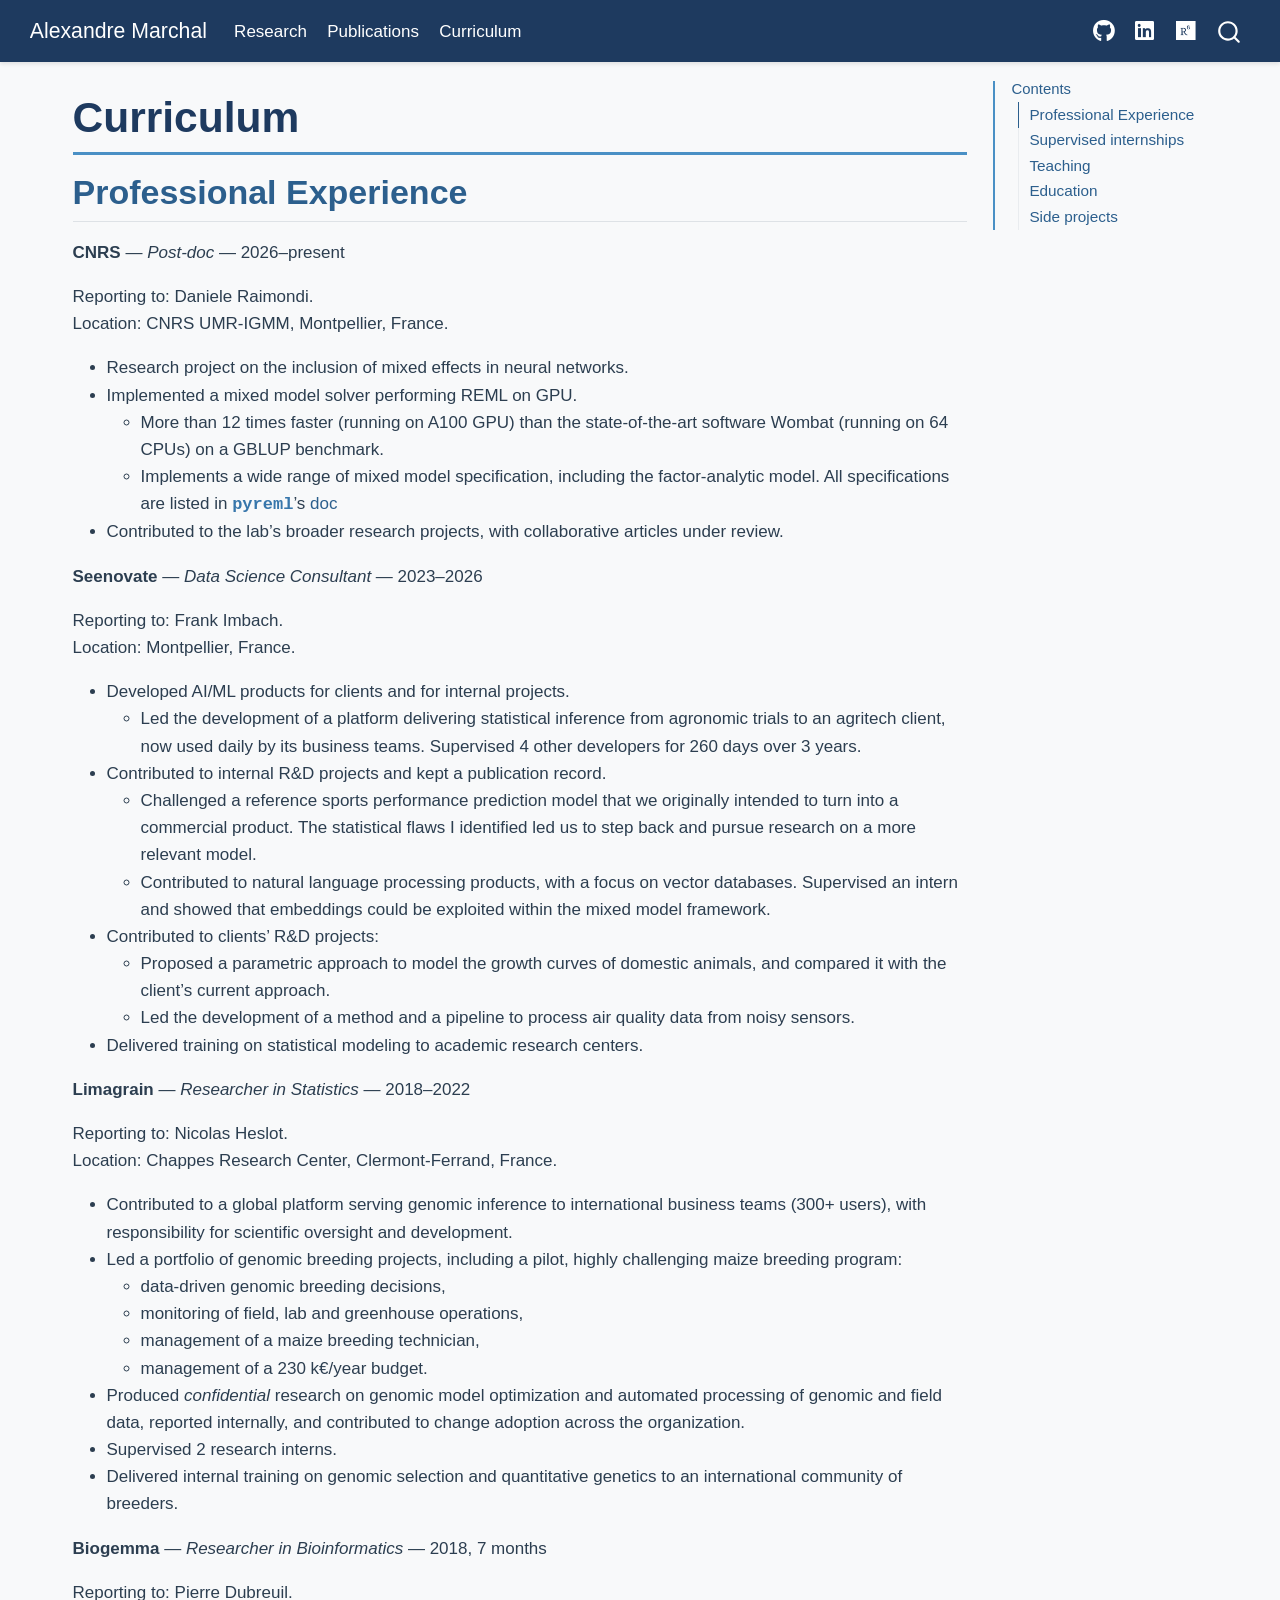
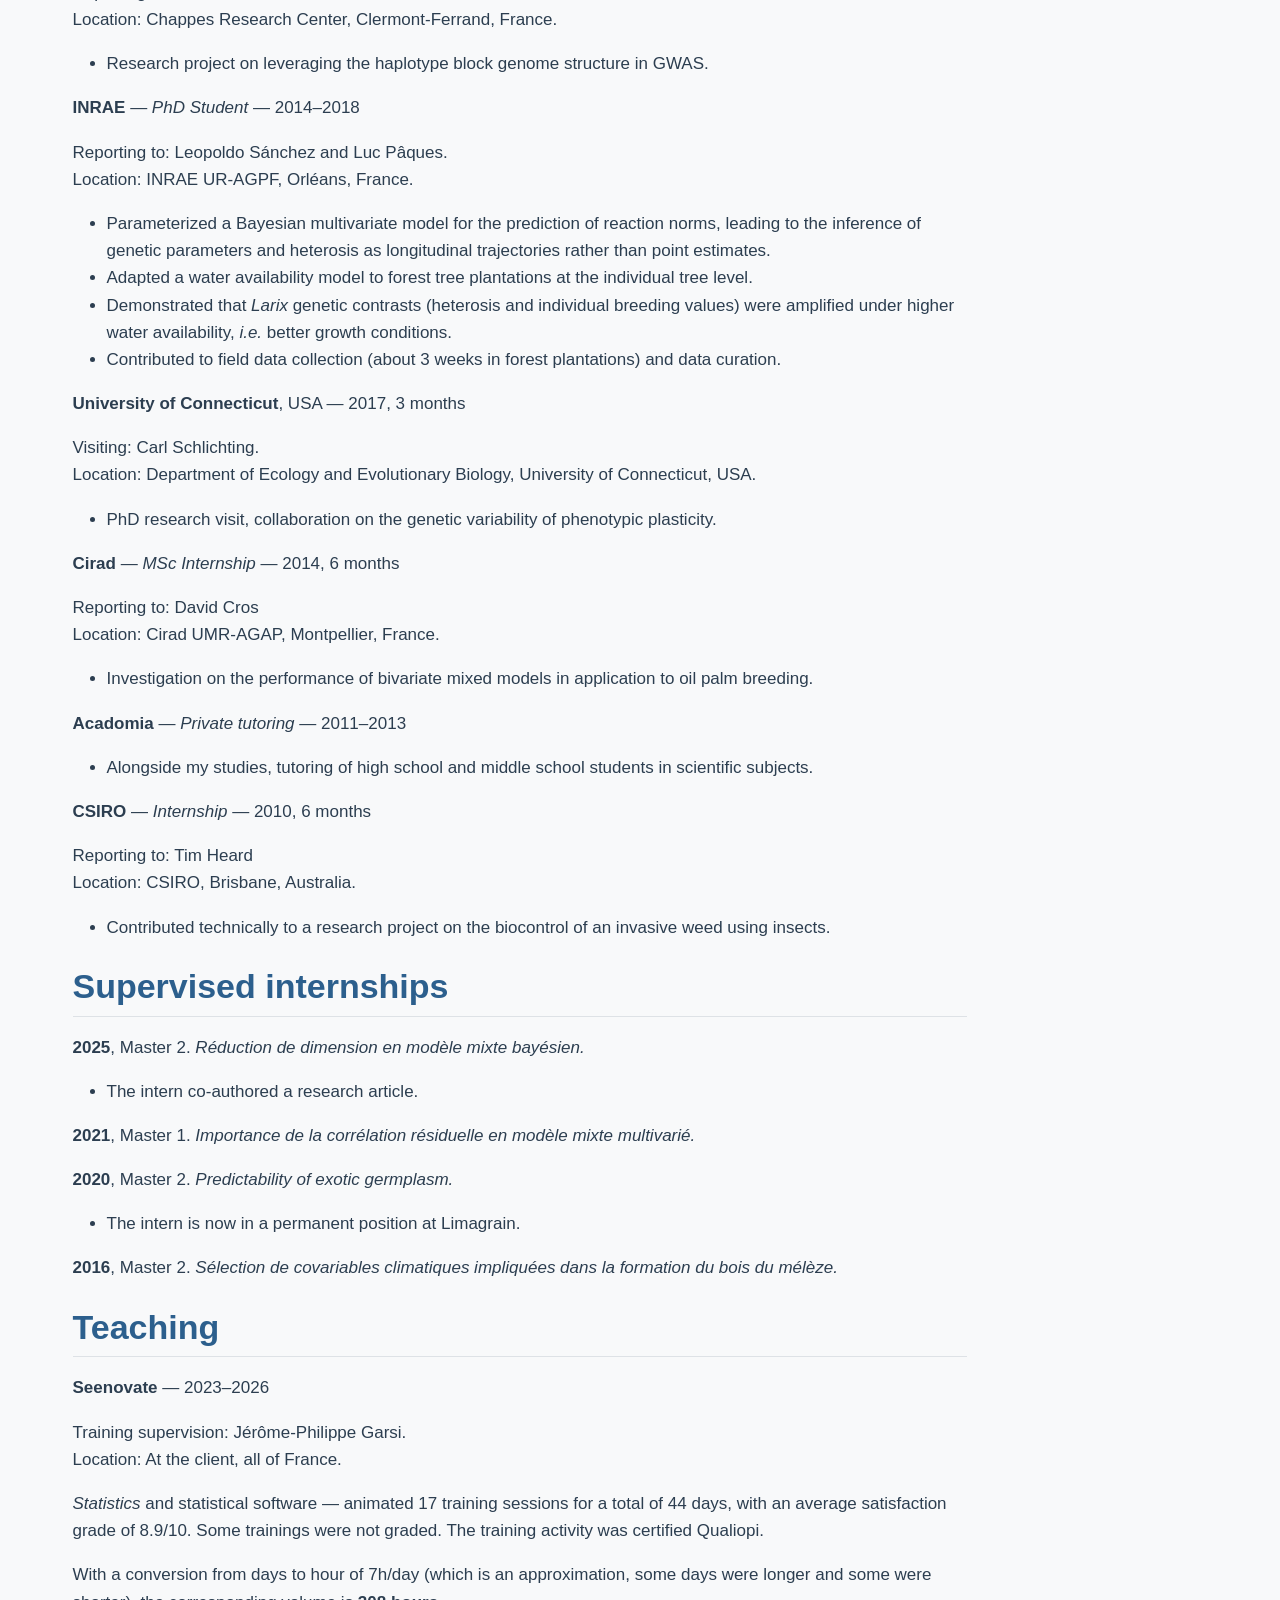
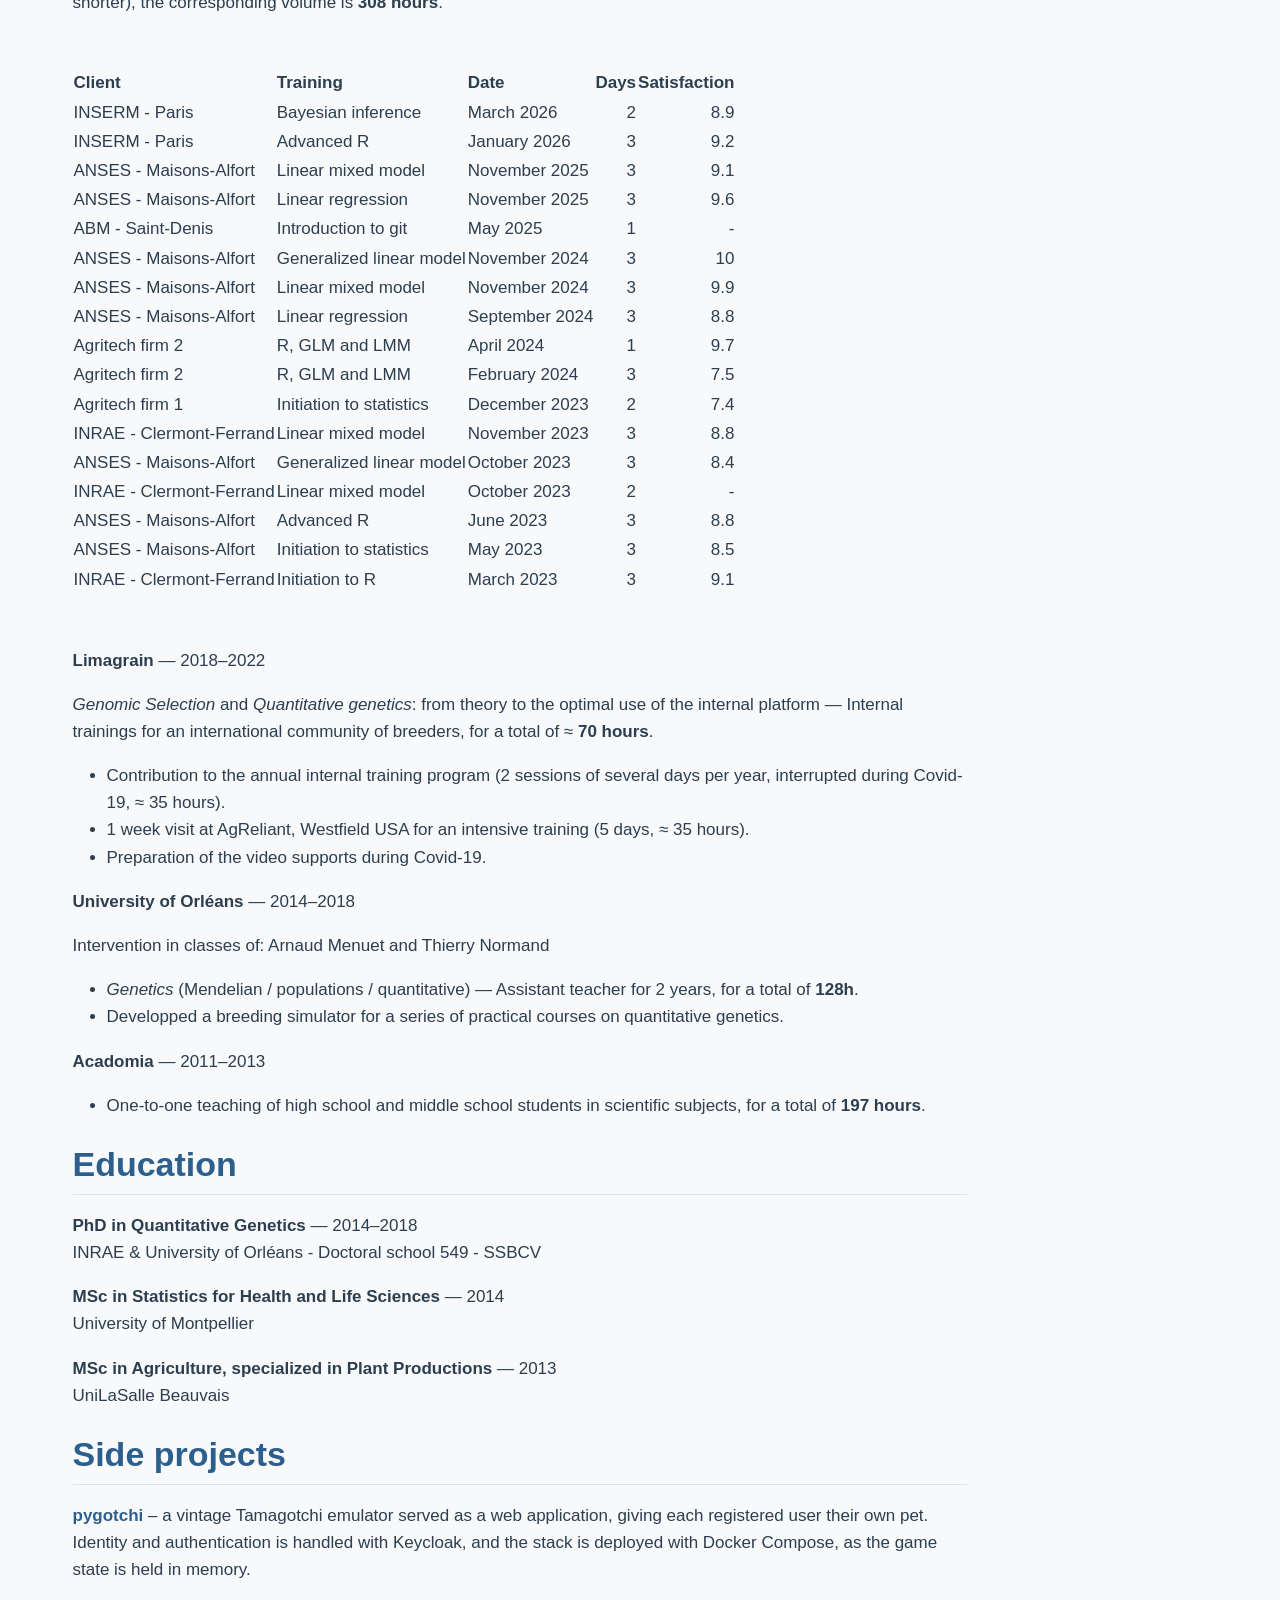
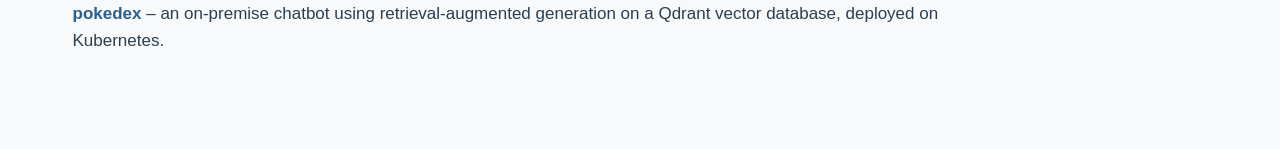
==== curriculum.html @ 16365a20 "Built site for gh-pages" ====
<!DOCTYPE html>
<html xmlns="http://www.w3.org/1999/xhtml" lang="en" xml:lang="en"><head>

<meta charset="utf-8">
<meta name="generator" content="quarto-1.11.9">

<meta name="viewport" content="width=device-width, initial-scale=1.0, user-scalable=yes">


<title>Curriculum – Alexandre Marchal</title>
<style>

span.smallcaps{font-variant: small-caps;}
div.columns{display: flex; gap: 1.5em;}
div.column{flex: auto;}
@media screen {
div.columns{gap: min(4vw, 1.5em);}
div.column{overflow-x: auto;}
}
div.hanging-indent{margin-left: 1.5em; text-indent: -1.5em;}
ul.task-list{list-style: none;}
ul.task-list li input[type="checkbox"] {
width: 0.8em;
margin: 0 0.8em 0.2em -1em;  vertical-align: middle;
}
</style>


<script>const headroomChanged = new CustomEvent("quarto-hrChanged", {
  detail: {},
  bubbles: true,
  cancelable: false,
  composed: false,
});

const announceDismiss = () => {
  const annEl = window.document.getElementById("quarto-announcement");
  if (annEl) {
    annEl.remove();

    const annId = annEl.getAttribute("data-announcement-id");
    window.localStorage.setItem(`quarto-announce-${annId}`, "true");
  }
};

const announceRegister = () => {
  const annEl = window.document.getElementById("quarto-announcement");
  if (annEl) {
    const annId = annEl.getAttribute("data-announcement-id");
    const isDismissed =
      window.localStorage.getItem(`quarto-announce-${annId}`) || false;
    if (isDismissed) {
      announceDismiss();
      return;
    } else {
      annEl.classList.remove("hidden");
    }

    const actionEl = annEl.querySelector(".quarto-announcement-action");
    if (actionEl) {
      actionEl.addEventListener("click", function (e) {
        e.preventDefault();
        // Hide the bar immediately
        announceDismiss();
      });
    }
  }
};

window.document.addEventListener("DOMContentLoaded", function () {
  let init = false;

  announceRegister();

  // Manage the back to top button, if one is present.
  let lastScrollTop = window.pageYOffset || document.documentElement.scrollTop;
  const scrollDownBuffer = 5;
  const scrollUpBuffer = 35;
  const btn = document.getElementById("quarto-back-to-top");
  const hideBackToTop = () => {
    btn.style.display = "none";
  };
  const showBackToTop = () => {
    btn.style.display = "inline-block";
  };
  if (btn) {
    window.document.addEventListener(
      "scroll",
      function () {
        const currentScrollTop =
          window.pageYOffset || document.documentElement.scrollTop;

        // Shows and hides the button 'intelligently' as the user scrolls
        if (currentScrollTop - scrollDownBuffer > lastScrollTop) {
          hideBackToTop();
          lastScrollTop = currentScrollTop <= 0 ? 0 : currentScrollTop;
        } else if (currentScrollTop < lastScrollTop - scrollUpBuffer) {
          showBackToTop();
          lastScrollTop = currentScrollTop <= 0 ? 0 : currentScrollTop;
        }

        // Show the button at the bottom, hides it at the top
        if (currentScrollTop <= 0) {
          hideBackToTop();
        } else if (
          window.innerHeight + currentScrollTop >=
          document.body.offsetHeight
        ) {
          showBackToTop();
        }
      },
      false
    );
  }

  function throttle(func, wait) {
    var timeout;
    return function () {
      const context = this;
      const args = arguments;
      const later = function () {
        clearTimeout(timeout);
        timeout = null;
        func.apply(context, args);
      };

      if (!timeout) {
        timeout = setTimeout(later, wait);
      }
    };
  }

  function headerOffset() {
    // Set an offset if there is are fixed top navbar
    const headerEl = window.document.querySelector("header.fixed-top");
    if (headerEl) {
      return headerEl.clientHeight;
    } else {
      return 0;
    }
  }

  function footerOffset() {
    const footerEl = window.document.querySelector("footer.footer");
    if (footerEl) {
      return footerEl.clientHeight;
    } else {
      return 0;
    }
  }

  function dashboardOffset() {
    const dashboardNavEl = window.document.getElementById(
      "quarto-dashboard-header"
    );
    if (dashboardNavEl !== null) {
      return dashboardNavEl.clientHeight;
    } else {
      return 0;
    }
  }

  function updateDocumentOffsetWithoutAnimation() {
    updateDocumentOffset(false);
  }

  function updateDocumentOffset(animated) {
    // set body offset
    const topOffset = headerOffset();
    const bodyOffset = topOffset + footerOffset() + dashboardOffset();
    const bodyEl = window.document.body;
    bodyEl.setAttribute("data-bs-offset", topOffset);
    bodyEl.style.paddingTop = topOffset + "px";

    // deal with sidebar offsets
    const sidebars = window.document.querySelectorAll(
      ".sidebar, .headroom-target"
    );
    sidebars.forEach((sidebar) => {
      if (!animated) {
        sidebar.classList.add("notransition");
        // Remove the no transition class after the animation has time to complete
        setTimeout(function () {
          sidebar.classList.remove("notransition");
        }, 201);
      }

      if (window.Headroom && sidebar.classList.contains("sidebar-unpinned")) {
        sidebar.style.top = "0";
        sidebar.style.maxHeight = "100vh";
      } else {
        sidebar.style.top = topOffset + "px";
        sidebar.style.maxHeight = "calc(100vh - " + topOffset + "px)";
      }
    });

    // allow space for footer
    const mainContainer = window.document.querySelector(".quarto-container");
    if (mainContainer) {
      mainContainer.style.minHeight = "calc(100vh - " + bodyOffset + "px)";
    }

    // link offset
    let linkStyle = window.document.querySelector("#quarto-target-style");
    if (!linkStyle) {
      linkStyle = window.document.createElement("style");
      linkStyle.setAttribute("id", "quarto-target-style");
      window.document.head.appendChild(linkStyle);
    }
    while (linkStyle.firstChild) {
      linkStyle.removeChild(linkStyle.firstChild);
    }
    if (topOffset > 0) {
      linkStyle.appendChild(
        window.document.createTextNode(`
      section:target::before {
        content: "";
        display: block;
        height: ${topOffset}px;
        margin: -${topOffset}px 0 0;
      }`)
      );
    }
    if (init) {
      window.dispatchEvent(headroomChanged);
    }
    init = true;
  }

  // initialize headroom
  var header = window.document.querySelector("#quarto-header");
  if (header && window.Headroom) {
    const headroom = new window.Headroom(header, {
      tolerance: 5,
      onPin: function () {
        const sidebars = window.document.querySelectorAll(
          ".sidebar, .headroom-target"
        );
        sidebars.forEach((sidebar) => {
          sidebar.classList.remove("sidebar-unpinned");
        });
        updateDocumentOffset();
      },
      onUnpin: function () {
        const sidebars = window.document.querySelectorAll(
          ".sidebar, .headroom-target"
        );
        sidebars.forEach((sidebar) => {
          sidebar.classList.add("sidebar-unpinned");
        });
        updateDocumentOffset();
      },
    });
    headroom.init();

    let frozen = false;
    window.quartoToggleHeadroom = function () {
      if (frozen) {
        headroom.unfreeze();
        frozen = false;
      } else {
        headroom.freeze();
        frozen = true;
      }
    };
  }

  window.addEventListener(
    "hashchange",
    function (e) {
      if (
        getComputedStyle(document.documentElement).scrollBehavior !== "smooth"
      ) {
        window.scrollTo(0, window.pageYOffset - headerOffset());
      }
    },
    false
  );

  // Observe size changed for the header
  const headerEl = window.document.querySelector("header.fixed-top");
  if (headerEl && window.ResizeObserver) {
    const observer = new window.ResizeObserver(() => {
      setTimeout(updateDocumentOffsetWithoutAnimation, 0);
    });
    observer.observe(headerEl, {
      attributes: true,
      childList: true,
      characterData: true,
    });
  } else {
    window.addEventListener(
      "resize",
      throttle(updateDocumentOffsetWithoutAnimation, 50)
    );
  }
  setTimeout(updateDocumentOffsetWithoutAnimation, 250);

  // fixup index.html links if we aren't on the filesystem
  if (window.location.protocol !== "file:") {
    const links = window.document.querySelectorAll("a");
    for (let i = 0; i < links.length; i++) {
      if (links[i].href) {
        links[i].dataset.originalHref = links[i].href;
        // only strip index.html at the end of the path (optionally followed
        // by a query or fragment) so that files like index.html.md
        // (alternate-format twins) are left alone (#14667)
        links[i].href = links[i].href.replace(/\/index\.html(?=[?#]|$)/, "/");
      }
    }

    // Fixup any sharing links that require urls
    // Append url to any sharing urls
    const sharingLinks = window.document.querySelectorAll(
      "a.sidebar-tools-main-item, a.quarto-navigation-tool, a.quarto-navbar-tools, a.quarto-navbar-tools-item"
    );
    for (let i = 0; i < sharingLinks.length; i++) {
      const sharingLink = sharingLinks[i];
      const href = sharingLink.getAttribute("href");
      if (href) {
        sharingLink.setAttribute(
          "href",
          href.replace("|url|", window.location.href)
        );
      }
    }

    // Scroll the active navigation item into view, if necessary
    const navSidebar = window.document.querySelector("nav#quarto-sidebar");
    if (navSidebar) {
      // Find the active item
      const activeItem = navSidebar.querySelector("li.sidebar-item a.active");
      if (activeItem) {
        // Wait for the scroll height and height to resolve by observing size changes on the
        // nav element that is scrollable
        const resizeObserver = new ResizeObserver((_entries) => {
          // The bottom of the element
          const elBottom = activeItem.offsetTop;
          const viewBottom = navSidebar.scrollTop + navSidebar.clientHeight;

          // The element height and scroll height are the same, then we are still loading
          if (viewBottom !== navSidebar.scrollHeight) {
            // Determine if the item isn't visible and scroll to it
            if (elBottom >= viewBottom) {
              navSidebar.scrollTop = elBottom;
            }

            // stop observing now since we've completed the scroll
            resizeObserver.unobserve(navSidebar);
          }
        });
        resizeObserver.observe(navSidebar);
      }
    }
  }
});
</script>
<script>/*!
 * headroom.js v0.12.0 - Give your page some headroom. Hide your header until you need it
 * Copyright (c) 2020 Nick Williams - http://wicky.nillia.ms/headroom.js
 * License: MIT
 */

!function(t,n){"object"==typeof exports&&"undefined"!=typeof module?module.exports=n():"function"==typeof define&&define.amd?define(n):(t=t||self).Headroom=n()}(this,function(){"use strict";function t(){return"undefined"!=typeof window}function d(t){return function(t){return t&&t.document&&function(t){return 9===t.nodeType}(t.document)}(t)?function(t){var n=t.document,o=n.body,s=n.documentElement;return{scrollHeight:function(){return Math.max(o.scrollHeight,s.scrollHeight,o.offsetHeight,s.offsetHeight,o.clientHeight,s.clientHeight)},height:function(){return t.innerHeight||s.clientHeight||o.clientHeight},scrollY:function(){return void 0!==t.pageYOffset?t.pageYOffset:(s||o.parentNode||o).scrollTop}}}(t):function(t){return{scrollHeight:function(){return Math.max(t.scrollHeight,t.offsetHeight,t.clientHeight)},height:function(){return Math.max(t.offsetHeight,t.clientHeight)},scrollY:function(){return t.scrollTop}}}(t)}function n(t,s,e){var n,o=function(){var n=!1;try{var t={get passive(){n=!0}};window.addEventListener("test",t,t),window.removeEventListener("test",t,t)}catch(t){n=!1}return n}(),i=!1,r=d(t),l=r.scrollY(),a={};function c(){var t=Math.round(r.scrollY()),n=r.height(),o=r.scrollHeight();a.scrollY=t,a.lastScrollY=l,a.direction=l<t?"down":"up",a.distance=Math.abs(t-l),a.isOutOfBounds=t<0||o<t+n,a.top=t<=s.offset[a.direction],a.bottom=o<=t+n,a.toleranceExceeded=a.distance>s.tolerance[a.direction],e(a),l=t,i=!1}function h(){i||(i=!0,n=requestAnimationFrame(c))}var u=!!o&&{passive:!0,capture:!1};return t.addEventListener("scroll",h,u),c(),{destroy:function(){cancelAnimationFrame(n),t.removeEventListener("scroll",h,u)}}}function o(t){return t===Object(t)?t:{down:t,up:t}}function s(t,n){n=n||{},Object.assign(this,s.options,n),this.classes=Object.assign({},s.options.classes,n.classes),this.elem=t,this.tolerance=o(this.tolerance),this.offset=o(this.offset),this.initialised=!1,this.frozen=!1}return s.prototype={constructor:s,init:function(){return s.cutsTheMustard&&!this.initialised&&(this.addClass("initial"),this.initialised=!0,setTimeout(function(t){t.scrollTracker=n(t.scroller,{offset:t.offset,tolerance:t.tolerance},t.update.bind(t))},100,this)),this},destroy:function(){this.initialised=!1,Object.keys(this.classes).forEach(this.removeClass,this),this.scrollTracker.destroy()},unpin:function(){!this.hasClass("pinned")&&this.hasClass("unpinned")||(this.addClass("unpinned"),this.removeClass("pinned"),this.onUnpin&&this.onUnpin.call(this))},pin:function(){this.hasClass("unpinned")&&(this.addClass("pinned"),this.removeClass("unpinned"),this.onPin&&this.onPin.call(this))},freeze:function(){this.frozen=!0,this.addClass("frozen")},unfreeze:function(){this.frozen=!1,this.removeClass("frozen")},top:function(){this.hasClass("top")||(this.addClass("top"),this.removeClass("notTop"),this.onTop&&this.onTop.call(this))},notTop:function(){this.hasClass("notTop")||(this.addClass("notTop"),this.removeClass("top"),this.onNotTop&&this.onNotTop.call(this))},bottom:function(){this.hasClass("bottom")||(this.addClass("bottom"),this.removeClass("notBottom"),this.onBottom&&this.onBottom.call(this))},notBottom:function(){this.hasClass("notBottom")||(this.addClass("notBottom"),this.removeClass("bottom"),this.onNotBottom&&this.onNotBottom.call(this))},shouldUnpin:function(t){return"down"===t.direction&&!t.top&&t.toleranceExceeded},shouldPin:function(t){return"up"===t.direction&&t.toleranceExceeded||t.top},addClass:function(t){this.elem.classList.add.apply(this.elem.classList,this.classes[t].split(" "))},removeClass:function(t){this.elem.classList.remove.apply(this.elem.classList,this.classes[t].split(" "))},hasClass:function(t){return this.classes[t].split(" ").every(function(t){return this.classList.contains(t)},this.elem)},update:function(t){t.isOutOfBounds||!0!==this.frozen&&(t.top?this.top():this.notTop(),t.bottom?this.bottom():this.notBottom(),this.shouldUnpin(t)?this.unpin():this.shouldPin(t)&&this.pin())}},s.options={tolerance:{up:0,down:0},offset:0,scroller:t()?window:null,classes:{frozen:"headroom--frozen",pinned:"headroom--pinned",unpinned:"headroom--unpinned",top:"headroom--top",notTop:"headroom--not-top",bottom:"headroom--bottom",notBottom:"headroom--not-bottom",initial:"headroom"}},s.cutsTheMustard=!!(t()&&function(){}.bind&&"classList"in document.documentElement&&Object.assign&&Object.keys&&requestAnimationFrame),s});
</script>
<script>/*!
 * clipboard.js v2.0.11
 * https://clipboardjs.com/
 *
 * Licensed MIT © Zeno Rocha
 */
!function(t,e){"object"==typeof exports&&"object"==typeof module?module.exports=e():"function"==typeof define&&define.amd?define([],e):"object"==typeof exports?exports.ClipboardJS=e():t.ClipboardJS=e()}(this,function(){return n={686:function(t,e,n){"use strict";n.d(e,{default:function(){return b}});var e=n(279),i=n.n(e),e=n(370),u=n.n(e),e=n(817),r=n.n(e);function c(t){try{return document.execCommand(t)}catch(t){return}}var a=function(t){t=r()(t);return c("cut"),t};function o(t,e){var n,o,t=(n=t,o="rtl"===document.documentElement.getAttribute("dir"),(t=document.createElement("textarea")).style.fontSize="12pt",t.style.border="0",t.style.padding="0",t.style.margin="0",t.style.position="absolute",t.style[o?"right":"left"]="-9999px",o=window.pageYOffset||document.documentElement.scrollTop,t.style.top="".concat(o,"px"),t.setAttribute("readonly",""),t.value=n,t);return e.container.appendChild(t),e=r()(t),c("copy"),t.remove(),e}var f=function(t){var e=1<arguments.length&&void 0!==arguments[1]?arguments[1]:{container:document.body},n="";return"string"==typeof t?n=o(t,e):t instanceof HTMLInputElement&&!["text","search","url","tel","password"].includes(null==t?void 0:t.type)?n=o(t.value,e):(n=r()(t),c("copy")),n};function l(t){return(l="function"==typeof Symbol&&"symbol"==typeof Symbol.iterator?function(t){return typeof t}:function(t){return t&&"function"==typeof Symbol&&t.constructor===Symbol&&t!==Symbol.prototype?"symbol":typeof t})(t)}var s=function(){var t=0<arguments.length&&void 0!==arguments[0]?arguments[0]:{},e=t.action,n=void 0===e?"copy":e,o=t.container,e=t.target,t=t.text;if("copy"!==n&&"cut"!==n)throw new Error('Invalid "action" value, use either "copy" or "cut"');if(void 0!==e){if(!e||"object"!==l(e)||1!==e.nodeType)throw new Error('Invalid "target" value, use a valid Element');if("copy"===n&&e.hasAttribute("disabled"))throw new Error('Invalid "target" attribute. Please use "readonly" instead of "disabled" attribute');if("cut"===n&&(e.hasAttribute("readonly")||e.hasAttribute("disabled")))throw new Error('Invalid "target" attribute. You can\'t cut text from elements with "readonly" or "disabled" attributes')}return t?f(t,{container:o}):e?"cut"===n?a(e):f(e,{container:o}):void 0};function p(t){return(p="function"==typeof Symbol&&"symbol"==typeof Symbol.iterator?function(t){return typeof t}:function(t){return t&&"function"==typeof Symbol&&t.constructor===Symbol&&t!==Symbol.prototype?"symbol":typeof t})(t)}function d(t,e){for(var n=0;n<e.length;n++){var o=e[n];o.enumerable=o.enumerable||!1,o.configurable=!0,"value"in o&&(o.writable=!0),Object.defineProperty(t,o.key,o)}}function y(t,e){return(y=Object.setPrototypeOf||function(t,e){return t.__proto__=e,t})(t,e)}function h(n){var o=function(){if("undefined"==typeof Reflect||!Reflect.construct)return!1;if(Reflect.construct.sham)return!1;if("function"==typeof Proxy)return!0;try{return Date.prototype.toString.call(Reflect.construct(Date,[],function(){})),!0}catch(t){return!1}}();return function(){var t,e=v(n);return t=o?(t=v(this).constructor,Reflect.construct(e,arguments,t)):e.apply(this,arguments),e=this,!(t=t)||"object"!==p(t)&&"function"!=typeof t?function(t){if(void 0!==t)return t;throw new ReferenceError("this hasn't been initialised - super() hasn't been called")}(e):t}}function v(t){return(v=Object.setPrototypeOf?Object.getPrototypeOf:function(t){return t.__proto__||Object.getPrototypeOf(t)})(t)}function m(t,e){t="data-clipboard-".concat(t);if(e.hasAttribute(t))return e.getAttribute(t)}var b=function(){!function(t,e){if("function"!=typeof e&&null!==e)throw new TypeError("Super expression must either be null or a function");t.prototype=Object.create(e&&e.prototype,{constructor:{value:t,writable:!0,configurable:!0}}),e&&y(t,e)}(r,i());var t,e,n,o=h(r);function r(t,e){var n;return function(t){if(!(t instanceof r))throw new TypeError("Cannot call a class as a function")}(this),(n=o.call(this)).resolveOptions(e),n.listenClick(t),n}return t=r,n=[{key:"copy",value:function(t){var e=1<arguments.length&&void 0!==arguments[1]?arguments[1]:{container:document.body};return f(t,e)}},{key:"cut",value:function(t){return a(t)}},{key:"isSupported",value:function(){var t=0<arguments.length&&void 0!==arguments[0]?arguments[0]:["copy","cut"],t="string"==typeof t?[t]:t,e=!!document.queryCommandSupported;return t.forEach(function(t){e=e&&!!document.queryCommandSupported(t)}),e}}],(e=[{key:"resolveOptions",value:function(){var t=0<arguments.length&&void 0!==arguments[0]?arguments[0]:{};this.action="function"==typeof t.action?t.action:this.defaultAction,this.target="function"==typeof t.target?t.target:this.defaultTarget,this.text="function"==typeof t.text?t.text:this.defaultText,this.container="object"===p(t.container)?t.container:document.body}},{key:"listenClick",value:function(t){var e=this;this.listener=u()(t,"click",function(t){return e.onClick(t)})}},{key:"onClick",value:function(t){var e=t.delegateTarget||t.currentTarget,n=this.action(e)||"copy",t=s({action:n,container:this.container,target:this.target(e),text:this.text(e)});this.emit(t?"success":"error",{action:n,text:t,trigger:e,clearSelection:function(){e&&e.focus(),window.getSelection().removeAllRanges()}})}},{key:"defaultAction",value:function(t){return m("action",t)}},{key:"defaultTarget",value:function(t){t=m("target",t);if(t)return document.querySelector(t)}},{key:"defaultText",value:function(t){return m("text",t)}},{key:"destroy",value:function(){this.listener.destroy()}}])&&d(t.prototype,e),n&&d(t,n),r}()},828:function(t){var e;"undefined"==typeof Element||Element.prototype.matches||((e=Element.prototype).matches=e.matchesSelector||e.mozMatchesSelector||e.msMatchesSelector||e.oMatchesSelector||e.webkitMatchesSelector),t.exports=function(t,e){for(;t&&9!==t.nodeType;){if("function"==typeof t.matches&&t.matches(e))return t;t=t.parentNode}}},438:function(t,e,n){var u=n(828);function i(t,e,n,o,r){var i=function(e,n,t,o){return function(t){t.delegateTarget=u(t.target,n),t.delegateTarget&&o.call(e,t)}}.apply(this,arguments);return t.addEventListener(n,i,r),{destroy:function(){t.removeEventListener(n,i,r)}}}t.exports=function(t,e,n,o,r){return"function"==typeof t.addEventListener?i.apply(null,arguments):"function"==typeof n?i.bind(null,document).apply(null,arguments):("string"==typeof t&&(t=document.querySelectorAll(t)),Array.prototype.map.call(t,function(t){return i(t,e,n,o,r)}))}},879:function(t,n){n.node=function(t){return void 0!==t&&t instanceof HTMLElement&&1===t.nodeType},n.nodeList=function(t){var e=Object.prototype.toString.call(t);return void 0!==t&&("[object NodeList]"===e||"[object HTMLCollection]"===e)&&"length"in t&&(0===t.length||n.node(t[0]))},n.string=function(t){return"string"==typeof t||t instanceof String},n.fn=function(t){return"[object Function]"===Object.prototype.toString.call(t)}},370:function(t,e,n){var f=n(879),l=n(438);t.exports=function(t,e,n){if(!t&&!e&&!n)throw new Error("Missing required arguments");if(!f.string(e))throw new TypeError("Second argument must be a String");if(!f.fn(n))throw new TypeError("Third argument must be a Function");if(f.node(t))return c=e,a=n,(u=t).addEventListener(c,a),{destroy:function(){u.removeEventListener(c,a)}};if(f.nodeList(t))return o=t,r=e,i=n,Array.prototype.forEach.call(o,function(t){t.addEventListener(r,i)}),{destroy:function(){Array.prototype.forEach.call(o,function(t){t.removeEventListener(r,i)})}};if(f.string(t))return t=t,e=e,n=n,l(document.body,t,e,n);throw new TypeError("First argument must be a String, HTMLElement, HTMLCollection, or NodeList");var o,r,i,u,c,a}},817:function(t){t.exports=function(t){var e,n="SELECT"===t.nodeName?(t.focus(),t.value):"INPUT"===t.nodeName||"TEXTAREA"===t.nodeName?((e=t.hasAttribute("readonly"))||t.setAttribute("readonly",""),t.select(),t.setSelectionRange(0,t.value.length),e||t.removeAttribute("readonly"),t.value):(t.hasAttribute("contenteditable")&&t.focus(),n=window.getSelection(),(e=document.createRange()).selectNodeContents(t),n.removeAllRanges(),n.addRange(e),n.toString());return n}},279:function(t){function e(){}e.prototype={on:function(t,e,n){var o=this.e||(this.e={});return(o[t]||(o[t]=[])).push({fn:e,ctx:n}),this},once:function(t,e,n){var o=this;function r(){o.off(t,r),e.apply(n,arguments)}return r._=e,this.on(t,r,n)},emit:function(t){for(var e=[].slice.call(arguments,1),n=((this.e||(this.e={}))[t]||[]).slice(),o=0,r=n.length;o<r;o++)n[o].fn.apply(n[o].ctx,e);return this},off:function(t,e){var n=this.e||(this.e={}),o=n[t],r=[];if(o&&e)for(var i=0,u=o.length;i<u;i++)o[i].fn!==e&&o[i].fn._!==e&&r.push(o[i]);return r.length?n[t]=r:delete n[t],this}},t.exports=e,t.exports.TinyEmitter=e}},r={},o.n=function(t){var e=t&&t.__esModule?function(){return t.default}:function(){return t};return o.d(e,{a:e}),e},o.d=function(t,e){for(var n in e)o.o(e,n)&&!o.o(t,n)&&Object.defineProperty(t,n,{enumerable:!0,get:e[n]})},o.o=function(t,e){return Object.prototype.hasOwnProperty.call(t,e)},o(686).default;function o(t){if(r[t])return r[t].exports;var e=r[t]={exports:{}};return n[t](e,e.exports,o),e.exports}var n,r});</script>
<script>/*! @algolia/autocomplete-js 1.19.1 | MIT License | © Algolia, Inc. and contributors | https://github.com/algolia/autocomplete */
!function(e,t){"object"==typeof exports&&"undefined"!=typeof module?t(exports):"function"==typeof define&&define.amd?define(["exports"],t):t((e="undefined"!=typeof globalThis?globalThis:e||self)["@algolia/autocomplete-js"]={})}(this,(function(e){"use strict";function t(e,t){var n=Object.keys(e);if(Object.getOwnPropertySymbols){var r=Object.getOwnPropertySymbols(e);t&&(r=r.filter((function(t){return Object.getOwnPropertyDescriptor(e,t).enumerable}))),n.push.apply(n,r)}return n}function n(e){for(var n=1;n<arguments.length;n++){var r=null!=arguments[n]?arguments[n]:{};n%2?t(Object(r),!0).forEach((function(t){o(e,t,r[t])})):Object.getOwnPropertyDescriptors?Object.defineProperties(e,Object.getOwnPropertyDescriptors(r)):t(Object(r)).forEach((function(t){Object.defineProperty(e,t,Object.getOwnPropertyDescriptor(r,t))}))}return e}function r(e){return r="function"==typeof Symbol&&"symbol"==typeof Symbol.iterator?function(e){return typeof e}:function(e){return e&&"function"==typeof Symbol&&e.constructor===Symbol&&e!==Symbol.prototype?"symbol":typeof e},r(e)}function o(e,t,n){return(t=function(e){var t=function(e,t){if("object"!=typeof e||null===e)return e;var n=e[Symbol.toPrimitive];if(void 0!==n){var r=n.call(e,t||"default");if("object"!=typeof r)return r;throw new TypeError("@@toPrimitive must return a primitive value.")}return("string"===t?String:Number)(e)}(e,"string");return"symbol"==typeof t?t:String(t)}(t))in e?Object.defineProperty(e,t,{value:n,enumerable:!0,configurable:!0,writable:!0}):e[t]=n,e}function i(){return i=Object.assign?Object.assign.bind():function(e){for(var t=1;t<arguments.length;t++){var n=arguments[t];for(var r in n)Object.prototype.hasOwnProperty.call(n,r)&&(e[r]=n[r])}return e},i.apply(this,arguments)}function u(e,t){if(null==e)return{};var n,r,o=function(e,t){if(null==e)return{};var n,r,o={},i=Object.keys(e);for(r=0;r<i.length;r++)n=i[r],t.indexOf(n)>=0||(o[n]=e[n]);return o}(e,t);if(Object.getOwnPropertySymbols){var i=Object.getOwnPropertySymbols(e);for(r=0;r<i.length;r++)n=i[r],t.indexOf(n)>=0||Object.prototype.propertyIsEnumerable.call(e,n)&&(o[n]=e[n])}return o}function a(e,t){return function(e){if(Array.isArray(e))return e}(e)||function(e,t){var n=null==e?null:"undefined"!=typeof Symbol&&e[Symbol.iterator]||e["@@iterator"];if(null!=n){var r,o,i,u,a=[],l=!0,c=!1;try{if(i=(n=n.call(e)).next,0===t){if(Object(n)!==n)return;l=!1}else for(;!(l=(r=i.call(n)).done)&&(a.push(r.value),a.length!==t);l=!0);}catch(e){c=!0,o=e}finally{try{if(!l&&null!=n.return&&(u=n.return(),Object(u)!==u))return}finally{if(c)throw o}}return a}}(e,t)||c(e,t)||function(){throw new TypeError("Invalid attempt to destructure non-iterable instance.\nIn order to be iterable, non-array objects must have a [Symbol.iterator]() method.")}()}function l(e){return function(e){if(Array.isArray(e))return s(e)}(e)||function(e){if("undefined"!=typeof Symbol&&null!=e[Symbol.iterator]||null!=e["@@iterator"])return Array.from(e)}(e)||c(e)||function(){throw new TypeError("Invalid attempt to spread non-iterable instance.\nIn order to be iterable, non-array objects must have a [Symbol.iterator]() method.")}()}function c(e,t){if(e){if("string"==typeof e)return s(e,t);var n=Object.prototype.toString.call(e).slice(8,-1);return"Object"===n&&e.constructor&&(n=e.constructor.name),"Map"===n||"Set"===n?Array.from(e):"Arguments"===n||/^(?:Ui|I)nt(?:8|16|32)(?:Clamped)?Array$/.test(n)?s(e,t):void 0}}function s(e,t){(null==t||t>e.length)&&(t=e.length);for(var n=0,r=new Array(t);n<t;n++)r[n]=e[n];return r}function f(e){return{current:e}}function p(e,t){var n=void 0;return function(){for(var r=arguments.length,o=new Array(r),i=0;i<r;i++)o[i]=arguments[i];n&&clearTimeout(n),n=setTimeout((function(){return e.apply(void 0,o)}),t)}}function m(e){return e.reduce((function(e,t){return e.concat(t)}),[])}var v=0;function d(){return"autocomplete-".concat(v++)}function y(e,t){return t.reduce((function(e,t){return e&&e[t]}),e)}function b(e){return 0===e.collections.length?0:e.collections.reduce((function(e,t){return e+t.items.length}),0)}function g(e){return e!==Object(e)}function h(e,t){if(e===t)return!0;if(g(e)||g(t)||"function"==typeof e||"function"==typeof t)return e===t;if(Object.keys(e).length!==Object.keys(t).length)return!1;for(var n=0,r=Object.keys(e);n<r.length;n++){var o=r[n];if(!(o in t))return!1;if(!h(e[o],t[o]))return!1}return!0}var _=function(){};var O="1.19.1",S=[{segment:"autocomplete-core",version:O}];function j(e){var t=e.item,n=e.items,r=void 0===n?[]:n;return{index:t.__autocomplete_indexName,items:[t],positions:[1+r.findIndex((function(e){return e.objectID===t.objectID}))],queryID:t.__autocomplete_queryID,algoliaSource:["autocomplete"]}}function P(e,t){return function(e){if(Array.isArray(e))return e}(e)||function(e,t){var n=null==e?null:"undefined"!=typeof Symbol&&e[Symbol.iterator]||e["@@iterator"];if(null!=n){var r,o,i,u,a=[],l=!0,c=!1;try{if(i=(n=n.call(e)).next,0===t){if(Object(n)!==n)return;l=!1}else for(;!(l=(r=i.call(n)).done)&&(a.push(r.value),a.length!==t);l=!0);}catch(e){c=!0,o=e}finally{try{if(!l&&null!=n.return&&(u=n.return(),Object(u)!==u))return}finally{if(c)throw o}}return a}}(e,t)||function(e,t){if(!e)return;if("string"==typeof e)return w(e,t);var n=Object.prototype.toString.call(e).slice(8,-1);"Object"===n&&e.constructor&&(n=e.constructor.name);if("Map"===n||"Set"===n)return Array.from(e);if("Arguments"===n||/^(?:Ui|I)nt(?:8|16|32)(?:Clamped)?Array$/.test(n))return w(e,t)}(e,t)||function(){throw new TypeError("Invalid attempt to destructure non-iterable instance.\nIn order to be iterable, non-array objects must have a [Symbol.iterator]() method.")}()}function w(e,t){(null==t||t>e.length)&&(t=e.length);for(var n=0,r=new Array(t);n<t;n++)r[n]=e[n];return r}var I=["items"],A=["items"];function E(e){return E="function"==typeof Symbol&&"symbol"==typeof Symbol.iterator?function(e){return typeof e}:function(e){return e&&"function"==typeof Symbol&&e.constructor===Symbol&&e!==Symbol.prototype?"symbol":typeof e},E(e)}function D(e){return function(e){if(Array.isArray(e))return C(e)}(e)||function(e){if("undefined"!=typeof Symbol&&null!=e[Symbol.iterator]||null!=e["@@iterator"])return Array.from(e)}(e)||function(e,t){if(!e)return;if("string"==typeof e)return C(e,t);var n=Object.prototype.toString.call(e).slice(8,-1);"Object"===n&&e.constructor&&(n=e.constructor.name);if("Map"===n||"Set"===n)return Array.from(e);if("Arguments"===n||/^(?:Ui|I)nt(?:8|16|32)(?:Clamped)?Array$/.test(n))return C(e,t)}(e)||function(){throw new TypeError("Invalid attempt to spread non-iterable instance.\nIn order to be iterable, non-array objects must have a [Symbol.iterator]() method.")}()}function C(e,t){(null==t||t>e.length)&&(t=e.length);for(var n=0,r=new Array(t);n<t;n++)r[n]=e[n];return r}function k(e,t){if(null==e)return{};var n,r,o=function(e,t){if(null==e)return{};var n,r,o={},i=Object.keys(e);for(r=0;r<i.length;r++)n=i[r],t.indexOf(n)>=0||(o[n]=e[n]);return o}(e,t);if(Object.getOwnPropertySymbols){var i=Object.getOwnPropertySymbols(e);for(r=0;r<i.length;r++)n=i[r],t.indexOf(n)>=0||Object.prototype.propertyIsEnumerable.call(e,n)&&(o[n]=e[n])}return o}function x(e,t){var n=Object.keys(e);if(Object.getOwnPropertySymbols){var r=Object.getOwnPropertySymbols(e);t&&(r=r.filter((function(t){return Object.getOwnPropertyDescriptor(e,t).enumerable}))),n.push.apply(n,r)}return n}function N(e){for(var t=1;t<arguments.length;t++){var n=null!=arguments[t]?arguments[t]:{};t%2?x(Object(n),!0).forEach((function(t){T(e,t,n[t])})):Object.getOwnPropertyDescriptors?Object.defineProperties(e,Object.getOwnPropertyDescriptors(n)):x(Object(n)).forEach((function(t){Object.defineProperty(e,t,Object.getOwnPropertyDescriptor(n,t))}))}return e}function T(e,t,n){return(t=function(e){var t=function(e,t){if("object"!==E(e)||null===e)return e;var n=e[Symbol.toPrimitive];if(void 0!==n){var r=n.call(e,t||"default");if("object"!==E(r))return r;throw new TypeError("@@toPrimitive must return a primitive value.")}return("string"===t?String:Number)(e)}(e,"string");return"symbol"===E(t)?t:String(t)}(t))in e?Object.defineProperty(e,t,{value:n,enumerable:!0,configurable:!0,writable:!0}):e[t]=n,e}function q(e){for(var t=arguments.length>1&&void 0!==arguments[1]?arguments[1]:20,n=[],r=0;r<e.objectIDs.length;r+=t)n.push(N(N({},e),{},{objectIDs:e.objectIDs.slice(r,r+t)}));return n}function B(e){return e.map((function(e){var t=e.items,n=k(e,I);return N(N({},n),{},{objectIDs:(null==t?void 0:t.map((function(e){return e.objectID})))||n.objectIDs})}))}function R(e){var t,n,r,o=(t=P((e.version||"").split(".").map(Number),2),n=t[0],r=t[1],n>=3||2===n&&r>=4||1===n&&r>=10);function i(t,n,r){if(o&&void 0!==r){var i=r[0].__autocomplete_algoliaCredentials,u={"X-Algolia-Application-Id":i.appId,"X-Algolia-API-Key":i.apiKey};e.apply(void 0,[t].concat(D(n),[{headers:u}]))}else e.apply(void 0,[t].concat(D(n)))}return{init:function(t,n){e("init",{appId:t,apiKey:n})},setAuthenticatedUserToken:function(t){e("setAuthenticatedUserToken",t)},setUserToken:function(t){e("setUserToken",t)},clickedObjectIDsAfterSearch:function(){for(var e=arguments.length,t=new Array(e),n=0;n<e;n++)t[n]=arguments[n];t.length>0&&i("clickedObjectIDsAfterSearch",B(t),t[0].items)},clickedObjectIDs:function(){for(var e=arguments.length,t=new Array(e),n=0;n<e;n++)t[n]=arguments[n];t.length>0&&i("clickedObjectIDs",B(t),t[0].items)},clickedFilters:function(){for(var t=arguments.length,n=new Array(t),r=0;r<t;r++)n[r]=arguments[r];n.length>0&&e.apply(void 0,["clickedFilters"].concat(n))},convertedObjectIDsAfterSearch:function(){for(var e=arguments.length,t=new Array(e),n=0;n<e;n++)t[n]=arguments[n];t.length>0&&i("convertedObjectIDsAfterSearch",B(t),t[0].items)},convertedObjectIDs:function(){for(var e=arguments.length,t=new Array(e),n=0;n<e;n++)t[n]=arguments[n];t.length>0&&i("convertedObjectIDs",B(t),t[0].items)},convertedFilters:function(){for(var t=arguments.length,n=new Array(t),r=0;r<t;r++)n[r]=arguments[r];n.length>0&&e.apply(void 0,["convertedFilters"].concat(n))},viewedObjectIDs:function(){for(var e=arguments.length,t=new Array(e),n=0;n<e;n++)t[n]=arguments[n];t.length>0&&t.reduce((function(e,t){var n=t.items,r=k(t,A);return[].concat(D(e),D(q(N(N({},r),{},{objectIDs:(null==n?void 0:n.map((function(e){return e.objectID})))||r.objectIDs})).map((function(e){return{items:n,payload:e}}))))}),[]).forEach((function(e){var t=e.items;return i("viewedObjectIDs",[e.payload],t)}))},viewedFilters:function(){for(var t=arguments.length,n=new Array(t),r=0;r<t;r++)n[r]=arguments[r];n.length>0&&e.apply(void 0,["viewedFilters"].concat(n))}}}function L(e){var t=e.items.reduce((function(e,t){var n;return e[t.__autocomplete_indexName]=(null!==(n=e[t.__autocomplete_indexName])&&void 0!==n?n:[]).concat(t),e}),{});return Object.keys(t).map((function(e){return{index:e,items:t[e],algoliaSource:["autocomplete"]}}))}function F(e){return e.objectID&&e.__autocomplete_indexName&&e.__autocomplete_queryID}function U(e){return U="function"==typeof Symbol&&"symbol"==typeof Symbol.iterator?function(e){return typeof e}:function(e){return e&&"function"==typeof Symbol&&e.constructor===Symbol&&e!==Symbol.prototype?"symbol":typeof e},U(e)}function M(e){return function(e){if(Array.isArray(e))return H(e)}(e)||function(e){if("undefined"!=typeof Symbol&&null!=e[Symbol.iterator]||null!=e["@@iterator"])return Array.from(e)}(e)||function(e,t){if(!e)return;if("string"==typeof e)return H(e,t);var n=Object.prototype.toString.call(e).slice(8,-1);"Object"===n&&e.constructor&&(n=e.constructor.name);if("Map"===n||"Set"===n)return Array.from(e);if("Arguments"===n||/^(?:Ui|I)nt(?:8|16|32)(?:Clamped)?Array$/.test(n))return H(e,t)}(e)||function(){throw new TypeError("Invalid attempt to spread non-iterable instance.\nIn order to be iterable, non-array objects must have a [Symbol.iterator]() method.")}()}function H(e,t){(null==t||t>e.length)&&(t=e.length);for(var n=0,r=new Array(t);n<t;n++)r[n]=e[n];return r}function V(e,t){var n=Object.keys(e);if(Object.getOwnPropertySymbols){var r=Object.getOwnPropertySymbols(e);t&&(r=r.filter((function(t){return Object.getOwnPropertyDescriptor(e,t).enumerable}))),n.push.apply(n,r)}return n}function W(e){for(var t=1;t<arguments.length;t++){var n=null!=arguments[t]?arguments[t]:{};t%2?V(Object(n),!0).forEach((function(t){Q(e,t,n[t])})):Object.getOwnPropertyDescriptors?Object.defineProperties(e,Object.getOwnPropertyDescriptors(n)):V(Object(n)).forEach((function(t){Object.defineProperty(e,t,Object.getOwnPropertyDescriptor(n,t))}))}return e}function Q(e,t,n){return(t=function(e){var t=function(e,t){if("object"!==U(e)||null===e)return e;var n=e[Symbol.toPrimitive];if(void 0!==n){var r=n.call(e,t||"default");if("object"!==U(r))return r;throw new TypeError("@@toPrimitive must return a primitive value.")}return("string"===t?String:Number)(e)}(e,"string");return"symbol"===U(t)?t:String(t)}(t))in e?Object.defineProperty(e,t,{value:n,enumerable:!0,configurable:!0,writable:!0}):e[t]=n,e}var K="2.15.0",$="https://cdn.jsdelivr.net/npm/search-insights@".concat(K,"/dist/search-insights.min.js"),z=p((function(e){var t=e.onItemsChange,n=e.items,r=e.insights,o=e.state;t({insights:r,insightsEvents:L({items:n}).map((function(e){return W({eventName:"Items Viewed"},e)})),state:o})}),400);function G(e){var t=function(e){return W({onItemsChange:function(e){var t=e.insights,n=e.insightsEvents,r=e.state;t.viewedObjectIDs.apply(t,M(n.map((function(e){return W(W({},e),{},{algoliaSource:J(e.algoliaSource,r.context)})}))))},onSelect:function(e){var t=e.insights,n=e.insightsEvents,r=e.state;t.clickedObjectIDsAfterSearch.apply(t,M(n.map((function(e){return W(W({},e),{},{algoliaSource:J(e.algoliaSource,r.context)})}))))},onActive:_,__autocomplete_clickAnalytics:!0},e)}(e),n=t.insightsClient,r=t.insightsInitParams,o=t.onItemsChange,i=t.onSelect,u=t.onActive,a=t.__autocomplete_clickAnalytics,l=n;if(n||function(e){if("undefined"!=typeof window)e({window:window})}((function(e){var t=e.window,n=t.AlgoliaAnalyticsObject||"aa";"string"==typeof n&&(l=t[n]),l||(t.AlgoliaAnalyticsObject=n,t[n]||(t[n]=function(){t[n].queue||(t[n].queue=[]);for(var e=arguments.length,r=new Array(e),o=0;o<e;o++)r[o]=arguments[o];t[n].queue.push(r)}),t[n].version=K,l=t[n],function(e){var t="[Autocomplete]: Could not load search-insights.js. Please load it manually following https://alg.li/insights-autocomplete";try{var n=e.document.createElement("script");n.async=!0,n.src=$,n.onerror=function(){console.error(t)},document.body.appendChild(n)}catch(e){console.error(t)}}(t))})),!l)return{};r&&l("init",W({partial:!0},r));var c=R(l),s=f([]),m=p((function(e){var t=e.state;if(t.isOpen){var n=t.collections.reduce((function(e,t){return[].concat(M(e),M(t.items))}),[]).filter(F);h(s.current.map((function(e){return e.objectID})),n.map((function(e){return e.objectID})))||(s.current=n,n.length>0&&z({onItemsChange:o,items:n,insights:c,state:t}))}}),0);return{name:"aa.algoliaInsightsPlugin",subscribe:function(e){var t=e.setContext,n=e.onSelect,r=e.onActive;function o(e){t({algoliaInsightsPlugin:{__algoliaSearchParameters:W(W({},a?{clickAnalytics:!0}:{}),e?{userToken:X(e)}:{}),insights:c}})}l("addAlgoliaAgent","insights-plugin"),o(),l("onUserTokenChange",(function(e){o(e)})),l("getUserToken",null,(function(e,t){o(t)})),n((function(e){var t=e.item,n=e.state,r=e.event,o=e.source;F(t)&&i({state:n,event:r,insights:c,item:t,insightsEvents:[W({eventName:"Item Selected"},j({item:t,items:o.getItems().filter(F)}))]})})),r((function(e){var t=e.item,n=e.source,r=e.state,o=e.event;F(t)&&u({state:r,event:o,insights:c,item:t,insightsEvents:[W({eventName:"Item Active"},j({item:t,items:n.getItems().filter(F)}))]})}))},onStateChange:function(e){var t=e.state;m({state:t})},__autocomplete_pluginOptions:e}}function J(){var e,t=arguments.length>0&&void 0!==arguments[0]?arguments[0]:[],n=arguments.length>1?arguments[1]:void 0;return[].concat(M(t),["autocomplete-internal"],M(null!==(e=n.algoliaInsightsPlugin)&&void 0!==e&&e.__automaticInsights?["autocomplete-automatic"]:[]))}function X(e){return"number"==typeof e?e.toString():e}function Y(e,t){var n=t;return{then:function(t,r){return Y(e.then(ee(t,n,e),ee(r,n,e)),n)},catch:function(t){return Y(e.catch(ee(t,n,e)),n)},finally:function(t){return t&&n.onCancelList.push(t),Y(e.finally(ee(t&&function(){return n.onCancelList=[],t()},n,e)),n)},cancel:function(){n.isCanceled=!0;var e=n.onCancelList;n.onCancelList=[],e.forEach((function(e){e()}))},isCanceled:function(){return!0===n.isCanceled}}}function Z(e){return Y(e,{isCanceled:!1,onCancelList:[]})}function ee(e,t,n){return e?function(n){return t.isCanceled?n:e(n)}:n}var te,ne=!0;function re(e,t,n,r){if(!n)return null;if(e<0&&(null===t||null!==r&&0===t))return n+e;var o=(null===t?-1:t)+e;return o<=-1||o>=n?null===r?null:0:o}function oe(e,t){var n=Object.keys(e);if(Object.getOwnPropertySymbols){var r=Object.getOwnPropertySymbols(e);t&&(r=r.filter((function(t){return Object.getOwnPropertyDescriptor(e,t).enumerable}))),n.push.apply(n,r)}return n}function ie(e){for(var t=1;t<arguments.length;t++){var n=null!=arguments[t]?arguments[t]:{};t%2?oe(Object(n),!0).forEach((function(t){ue(e,t,n[t])})):Object.getOwnPropertyDescriptors?Object.defineProperties(e,Object.getOwnPropertyDescriptors(n)):oe(Object(n)).forEach((function(t){Object.defineProperty(e,t,Object.getOwnPropertyDescriptor(n,t))}))}return e}function ue(e,t,n){return(t=function(e){var t=function(e,t){if("object"!==ae(e)||null===e)return e;var n=e[Symbol.toPrimitive];if(void 0!==n){var r=n.call(e,t||"default");if("object"!==ae(r))return r;throw new TypeError("@@toPrimitive must return a primitive value.")}return("string"===t?String:Number)(e)}(e,"string");return"symbol"===ae(t)?t:String(t)}(t))in e?Object.defineProperty(e,t,{value:n,enumerable:!0,configurable:!0,writable:!0}):e[t]=n,e}function ae(e){return ae="function"==typeof Symbol&&"symbol"==typeof Symbol.iterator?function(e){return typeof e}:function(e){return e&&"function"==typeof Symbol&&e.constructor===Symbol&&e!==Symbol.prototype?"symbol":typeof e},ae(e)}function le(e,t){var n="undefined"!=typeof Symbol&&e[Symbol.iterator]||e["@@iterator"];if(!n){if(Array.isArray(e)||(n=function(e,t){if(!e)return;if("string"==typeof e)return ce(e,t);var n=Object.prototype.toString.call(e).slice(8,-1);"Object"===n&&e.constructor&&(n=e.constructor.name);if("Map"===n||"Set"===n)return Array.from(e);if("Arguments"===n||/^(?:Ui|I)nt(?:8|16|32)(?:Clamped)?Array$/.test(n))return ce(e,t)}(e))||t&&e&&"number"==typeof e.length){n&&(e=n);var r=0,o=function(){};return{s:o,n:function(){return r>=e.length?{done:!0}:{done:!1,value:e[r++]}},e:function(e){throw e},f:o}}throw new TypeError("Invalid attempt to iterate non-iterable instance.\nIn order to be iterable, non-array objects must have a [Symbol.iterator]() method.")}var i,u=!0,a=!1;return{s:function(){n=n.call(e)},n:function(){var e=n.next();return u=e.done,e},e:function(e){a=!0,i=e},f:function(){try{u||null==n.return||n.return()}finally{if(a)throw i}}}}function ce(e,t){(null==t||t>e.length)&&(t=e.length);for(var n=0,r=new Array(t);n<t;n++)r[n]=e[n];return r}var se=function(e,t){var n,r=!1,o=[],i=le(e);try{for(i.s();!(n=i.n()).done;){var u,a,l,c=null===(u=n.value.__autocomplete_pluginOptions)||void 0===u||null===(a=(l=u).awaitSubmit)||void 0===a?void 0:a.call(l);if("number"==typeof c)o.push(c);else if(!0===c){r=!0;break}}}catch(e){i.e(e)}finally{i.f()}return r?t.wait():o.length>0?t.wait(Math.max.apply(Math,o)):void 0};function fe(e){var t=function(e){var t=e.collections.map((function(e){return e.items.length})).reduce((function(e,t,n){var r=(e[n-1]||0)+t;return e.push(r),e}),[]).reduce((function(t,n){return n<=e.activeItemId?t+1:t}),0);return e.collections[t]}(e);if(!t)return null;var n=t.items[function(e){for(var t=e.state,n=e.collection,r=!1,o=0,i=0;!1===r;){var u=t.collections[o];if(u===n){r=!0;break}i+=u.items.length,o++}return t.activeItemId-i}({state:e,collection:t})],r=t.source;return{item:n,itemInputValue:r.getItemInputValue({item:n,state:e}),itemUrl:r.getItemUrl({item:n,state:e}),source:r}}function pe(e,t,n){return[e,null==n?void 0:n.sourceId,t].filter(Boolean).join("-").replace(/\s/g,"")}var me=/((gt|sm)-|galaxy nexus)|samsung[- ]|samsungbrowser/i;function ve(e){return e.nativeEvent||e}function de(e){return de="function"==typeof Symbol&&"symbol"==typeof Symbol.iterator?function(e){return typeof e}:function(e){return e&&"function"==typeof Symbol&&e.constructor===Symbol&&e!==Symbol.prototype?"symbol":typeof e},de(e)}function ye(e,t){var n=Object.keys(e);if(Object.getOwnPropertySymbols){var r=Object.getOwnPropertySymbols(e);t&&(r=r.filter((function(t){return Object.getOwnPropertyDescriptor(e,t).enumerable}))),n.push.apply(n,r)}return n}function be(e,t,n){return(t=function(e){var t=function(e,t){if("object"!==de(e)||null===e)return e;var n=e[Symbol.toPrimitive];if(void 0!==n){var r=n.call(e,t||"default");if("object"!==de(r))return r;throw new TypeError("@@toPrimitive must return a primitive value.")}return("string"===t?String:Number)(e)}(e,"string");return"symbol"===de(t)?t:String(t)}(t))in e?Object.defineProperty(e,t,{value:n,enumerable:!0,configurable:!0,writable:!0}):e[t]=n,e}function ge(e,t,n){var r,o=t.initialState;return{getState:function(){return o},dispatch:function(r,i){var u=function(e){for(var t=1;t<arguments.length;t++){var n=null!=arguments[t]?arguments[t]:{};t%2?ye(Object(n),!0).forEach((function(t){be(e,t,n[t])})):Object.getOwnPropertyDescriptors?Object.defineProperties(e,Object.getOwnPropertyDescriptors(n)):ye(Object(n)).forEach((function(t){Object.defineProperty(e,t,Object.getOwnPropertyDescriptor(n,t))}))}return e}({},o);o=e(o,{type:r,props:t,payload:i}),n({state:o,prevState:u})},pendingRequests:(r=[],{add:function(e){return r.push(e),e.finally((function(){r=r.filter((function(t){return t!==e}))}))},cancelAll:function(){r.forEach((function(e){return e.cancel()}))},isEmpty:function(){return 0===r.length},wait:function(e){return ne?(ne=!1,te=e?Promise.race([Promise.all(r),new Promise((function(t){return setTimeout(t,e)}))]):Promise.all(r),te.then((function(){ne=!0}))):te}})}}function he(e){return he="function"==typeof Symbol&&"symbol"==typeof Symbol.iterator?function(e){return typeof e}:function(e){return e&&"function"==typeof Symbol&&e.constructor===Symbol&&e!==Symbol.prototype?"symbol":typeof e},he(e)}function _e(e,t){var n=Object.keys(e);if(Object.getOwnPropertySymbols){var r=Object.getOwnPropertySymbols(e);t&&(r=r.filter((function(t){return Object.getOwnPropertyDescriptor(e,t).enumerable}))),n.push.apply(n,r)}return n}function Oe(e){for(var t=1;t<arguments.length;t++){var n=null!=arguments[t]?arguments[t]:{};t%2?_e(Object(n),!0).forEach((function(t){Se(e,t,n[t])})):Object.getOwnPropertyDescriptors?Object.defineProperties(e,Object.getOwnPropertyDescriptors(n)):_e(Object(n)).forEach((function(t){Object.defineProperty(e,t,Object.getOwnPropertyDescriptor(n,t))}))}return e}function Se(e,t,n){return(t=function(e){var t=function(e,t){if("object"!==he(e)||null===e)return e;var n=e[Symbol.toPrimitive];if(void 0!==n){var r=n.call(e,t||"default");if("object"!==he(r))return r;throw new TypeError("@@toPrimitive must return a primitive value.")}return("string"===t?String:Number)(e)}(e,"string");return"symbol"===he(t)?t:String(t)}(t))in e?Object.defineProperty(e,t,{value:n,enumerable:!0,configurable:!0,writable:!0}):e[t]=n,e}function je(e){return je="function"==typeof Symbol&&"symbol"==typeof Symbol.iterator?function(e){return typeof e}:function(e){return e&&"function"==typeof Symbol&&e.constructor===Symbol&&e!==Symbol.prototype?"symbol":typeof e},je(e)}function Pe(e){return function(e){if(Array.isArray(e))return we(e)}(e)||function(e){if("undefined"!=typeof Symbol&&null!=e[Symbol.iterator]||null!=e["@@iterator"])return Array.from(e)}(e)||function(e,t){if(!e)return;if("string"==typeof e)return we(e,t);var n=Object.prototype.toString.call(e).slice(8,-1);"Object"===n&&e.constructor&&(n=e.constructor.name);if("Map"===n||"Set"===n)return Array.from(e);if("Arguments"===n||/^(?:Ui|I)nt(?:8|16|32)(?:Clamped)?Array$/.test(n))return we(e,t)}(e)||function(){throw new TypeError("Invalid attempt to spread non-iterable instance.\nIn order to be iterable, non-array objects must have a [Symbol.iterator]() method.")}()}function we(e,t){(null==t||t>e.length)&&(t=e.length);for(var n=0,r=new Array(t);n<t;n++)r[n]=e[n];return r}function Ie(e,t){var n=Object.keys(e);if(Object.getOwnPropertySymbols){var r=Object.getOwnPropertySymbols(e);t&&(r=r.filter((function(t){return Object.getOwnPropertyDescriptor(e,t).enumerable}))),n.push.apply(n,r)}return n}function Ae(e){for(var t=1;t<arguments.length;t++){var n=null!=arguments[t]?arguments[t]:{};t%2?Ie(Object(n),!0).forEach((function(t){Ee(e,t,n[t])})):Object.getOwnPropertyDescriptors?Object.defineProperties(e,Object.getOwnPropertyDescriptors(n)):Ie(Object(n)).forEach((function(t){Object.defineProperty(e,t,Object.getOwnPropertyDescriptor(n,t))}))}return e}function Ee(e,t,n){return(t=function(e){var t=function(e,t){if("object"!==je(e)||null===e)return e;var n=e[Symbol.toPrimitive];if(void 0!==n){var r=n.call(e,t||"default");if("object"!==je(r))return r;throw new TypeError("@@toPrimitive must return a primitive value.")}return("string"===t?String:Number)(e)}(e,"string");return"symbol"===je(t)?t:String(t)}(t))in e?Object.defineProperty(e,t,{value:n,enumerable:!0,configurable:!0,writable:!0}):e[t]=n,e}function De(e,t){var n,r="undefined"!=typeof window?window:{},o=e.plugins||[];return Ae(Ae({debug:!1,openOnFocus:!1,enterKeyHint:void 0,ignoreCompositionEvents:!1,placeholder:"",autoFocus:!1,defaultActiveItemId:null,stallThreshold:300,insights:void 0,environment:r,shouldPanelOpen:function(e){return b(e.state)>0},reshape:function(e){return e.sources}},e),{},{id:null!==(n=e.id)&&void 0!==n?n:d(),plugins:o,initialState:Ae({activeItemId:null,query:"",completion:null,collections:[],isOpen:!1,status:"idle",context:{}},e.initialState),onStateChange:function(t){var n;null===(n=e.onStateChange)||void 0===n||n.call(e,t),o.forEach((function(e){var n;return null===(n=e.onStateChange)||void 0===n?void 0:n.call(e,t)}))},onSubmit:function(t){var n;null===(n=e.onSubmit)||void 0===n||n.call(e,t),o.forEach((function(e){var n;return null===(n=e.onSubmit)||void 0===n?void 0:n.call(e,t)}))},onReset:function(t){var n;null===(n=e.onReset)||void 0===n||n.call(e,t),o.forEach((function(e){var n;return null===(n=e.onReset)||void 0===n?void 0:n.call(e,t)}))},getSources:function(n){return Promise.all([].concat(Pe(o.map((function(e){return e.getSources}))),[e.getSources]).filter(Boolean).map((function(e){return function(e,t){var n=[];return Promise.resolve(e(t)).then((function(e){return Promise.all(e.filter((function(e){return Boolean(e)})).map((function(e){if(e.sourceId,n.includes(e.sourceId))throw new Error("[Autocomplete] The `sourceId` ".concat(JSON.stringify(e.sourceId)," is not unique."));n.push(e.sourceId);var t={getItemInputValue:function(e){return e.state.query},getItemUrl:function(){},onSelect:function(e){(0,e.setIsOpen)(!1)},onActive:_,onResolve:_};Object.keys(t).forEach((function(e){t[e].__default=!0}));var r=ie(ie({},t),e);return Promise.resolve(r)})))}))}(e,n)}))).then((function(e){return m(e)})).then((function(e){return e.map((function(e){return Ae(Ae({},e),{},{onSelect:function(n){e.onSelect(n),t.forEach((function(e){var t;return null===(t=e.onSelect)||void 0===t?void 0:t.call(e,n)}))},onActive:function(n){e.onActive(n),t.forEach((function(e){var t;return null===(t=e.onActive)||void 0===t?void 0:t.call(e,n)}))},onResolve:function(n){e.onResolve(n),t.forEach((function(e){var t;return null===(t=e.onResolve)||void 0===t?void 0:t.call(e,n)}))}})}))}))},navigator:Ae({navigate:function(e){var t=e.itemUrl;r.location.assign(t)},navigateNewTab:function(e){var t=e.itemUrl,n=r.open(t,"_blank","noopener");null==n||n.focus()},navigateNewWindow:function(e){var t=e.itemUrl;r.open(t,"_blank","noopener")}},e.navigator)})}function Ce(e){return Ce="function"==typeof Symbol&&"symbol"==typeof Symbol.iterator?function(e){return typeof e}:function(e){return e&&"function"==typeof Symbol&&e.constructor===Symbol&&e!==Symbol.prototype?"symbol":typeof e},Ce(e)}function ke(e,t){var n=Object.keys(e);if(Object.getOwnPropertySymbols){var r=Object.getOwnPropertySymbols(e);t&&(r=r.filter((function(t){return Object.getOwnPropertyDescriptor(e,t).enumerable}))),n.push.apply(n,r)}return n}function xe(e){for(var t=1;t<arguments.length;t++){var n=null!=arguments[t]?arguments[t]:{};t%2?ke(Object(n),!0).forEach((function(t){Ne(e,t,n[t])})):Object.getOwnPropertyDescriptors?Object.defineProperties(e,Object.getOwnPropertyDescriptors(n)):ke(Object(n)).forEach((function(t){Object.defineProperty(e,t,Object.getOwnPropertyDescriptor(n,t))}))}return e}function Ne(e,t,n){return(t=function(e){var t=function(e,t){if("object"!==Ce(e)||null===e)return e;var n=e[Symbol.toPrimitive];if(void 0!==n){var r=n.call(e,t||"default");if("object"!==Ce(r))return r;throw new TypeError("@@toPrimitive must return a primitive value.")}return("string"===t?String:Number)(e)}(e,"string");return"symbol"===Ce(t)?t:String(t)}(t))in e?Object.defineProperty(e,t,{value:n,enumerable:!0,configurable:!0,writable:!0}):e[t]=n,e}function Te(e){return Te="function"==typeof Symbol&&"symbol"==typeof Symbol.iterator?function(e){return typeof e}:function(e){return e&&"function"==typeof Symbol&&e.constructor===Symbol&&e!==Symbol.prototype?"symbol":typeof e},Te(e)}function qe(e,t){var n=Object.keys(e);if(Object.getOwnPropertySymbols){var r=Object.getOwnPropertySymbols(e);t&&(r=r.filter((function(t){return Object.getOwnPropertyDescriptor(e,t).enumerable}))),n.push.apply(n,r)}return n}function Be(e){for(var t=1;t<arguments.length;t++){var n=null!=arguments[t]?arguments[t]:{};t%2?qe(Object(n),!0).forEach((function(t){Re(e,t,n[t])})):Object.getOwnPropertyDescriptors?Object.defineProperties(e,Object.getOwnPropertyDescriptors(n)):qe(Object(n)).forEach((function(t){Object.defineProperty(e,t,Object.getOwnPropertyDescriptor(n,t))}))}return e}function Re(e,t,n){return(t=function(e){var t=function(e,t){if("object"!==Te(e)||null===e)return e;var n=e[Symbol.toPrimitive];if(void 0!==n){var r=n.call(e,t||"default");if("object"!==Te(r))return r;throw new TypeError("@@toPrimitive must return a primitive value.")}return("string"===t?String:Number)(e)}(e,"string");return"symbol"===Te(t)?t:String(t)}(t))in e?Object.defineProperty(e,t,{value:n,enumerable:!0,configurable:!0,writable:!0}):e[t]=n,e}function Le(e){return function(e){if(Array.isArray(e))return Fe(e)}(e)||function(e){if("undefined"!=typeof Symbol&&null!=e[Symbol.iterator]||null!=e["@@iterator"])return Array.from(e)}(e)||function(e,t){if(!e)return;if("string"==typeof e)return Fe(e,t);var n=Object.prototype.toString.call(e).slice(8,-1);"Object"===n&&e.constructor&&(n=e.constructor.name);if("Map"===n||"Set"===n)return Array.from(e);if("Arguments"===n||/^(?:Ui|I)nt(?:8|16|32)(?:Clamped)?Array$/.test(n))return Fe(e,t)}(e)||function(){throw new TypeError("Invalid attempt to spread non-iterable instance.\nIn order to be iterable, non-array objects must have a [Symbol.iterator]() method.")}()}function Fe(e,t){(null==t||t>e.length)&&(t=e.length);for(var n=0,r=new Array(t);n<t;n++)r[n]=e[n];return r}function Ue(e){return Boolean(e.execute)}function Me(e,t,n){if(o=e,Boolean(null==o?void 0:o.execute)){var r="algolia"===e.requesterId?Object.assign.apply(Object,[{}].concat(Le(Object.keys(n.context).map((function(e){var t;return null===(t=n.context[e])||void 0===t?void 0:t.__algoliaSearchParameters}))))):{};return Be(Be({},e),{},{requests:e.queries.map((function(n){return{query:"algolia"===e.requesterId?Be(Be({},n),{},{params:Be(Be({},r),n.params)}):n,sourceId:t,transformResponse:e.transformResponse}}))})}var o;return{items:e,sourceId:t}}function He(e){var t=e.reduce((function(e,t){if(!Ue(t))return e.push(t),e;var n=t.searchClient,r=t.execute,o=t.requesterId,i=t.requests,u=e.find((function(e){return Ue(t)&&Ue(e)&&e.searchClient===n&&Boolean(o)&&e.requesterId===o}));if(u){var a;(a=u.items).push.apply(a,Le(i))}else{var l={execute:r,requesterId:o,items:i,searchClient:n};e.push(l)}return e}),[]).map((function(e){if(!Ue(e))return Promise.resolve(e);var t=e,n=t.execute,r=t.items;return n({searchClient:t.searchClient,requests:r})}));return Promise.all(t).then((function(e){return m(e)}))}function Ve(e,t,n){return t.map((function(t){var r,o=e.filter((function(e){return e.sourceId===t.sourceId})),i=o.map((function(e){return e.items})),u=o[0].transformResponse,a=u?u({results:r=i,hits:r.map((function(e){return e.hits})).filter(Boolean),facetHits:r.map((function(e){var t;return null===(t=e.facetHits)||void 0===t?void 0:t.map((function(e){return{label:e.value,count:e.count,_highlightResult:{label:{value:e.highlighted}}}}))})).filter(Boolean)}):i;return t.onResolve({source:t,results:i,items:a,state:n.getState()}),a.every(Boolean),'The `getItems` function from source "'.concat(t.sourceId,'" must return an array of items but returned ').concat(JSON.stringify(void 0),".\n\nDid you forget to return items?\n\nSee: https://www.algolia.com/doc/ui-libraries/autocomplete/core-concepts/sources/#param-getitems"),{source:t,items:a}}))}function We(e){return We="function"==typeof Symbol&&"symbol"==typeof Symbol.iterator?function(e){return typeof e}:function(e){return e&&"function"==typeof Symbol&&e.constructor===Symbol&&e!==Symbol.prototype?"symbol":typeof e},We(e)}var Qe=["event","nextState","props","query","refresh","store"];function Ke(e,t){var n=Object.keys(e);if(Object.getOwnPropertySymbols){var r=Object.getOwnPropertySymbols(e);t&&(r=r.filter((function(t){return Object.getOwnPropertyDescriptor(e,t).enumerable}))),n.push.apply(n,r)}return n}function $e(e){for(var t=1;t<arguments.length;t++){var n=null!=arguments[t]?arguments[t]:{};t%2?Ke(Object(n),!0).forEach((function(t){ze(e,t,n[t])})):Object.getOwnPropertyDescriptors?Object.defineProperties(e,Object.getOwnPropertyDescriptors(n)):Ke(Object(n)).forEach((function(t){Object.defineProperty(e,t,Object.getOwnPropertyDescriptor(n,t))}))}return e}function ze(e,t,n){return(t=function(e){var t=function(e,t){if("object"!==We(e)||null===e)return e;var n=e[Symbol.toPrimitive];if(void 0!==n){var r=n.call(e,t||"default");if("object"!==We(r))return r;throw new TypeError("@@toPrimitive must return a primitive value.")}return("string"===t?String:Number)(e)}(e,"string");return"symbol"===We(t)?t:String(t)}(t))in e?Object.defineProperty(e,t,{value:n,enumerable:!0,configurable:!0,writable:!0}):e[t]=n,e}function Ge(e,t){if(null==e)return{};var n,r,o=function(e,t){if(null==e)return{};var n,r,o={},i=Object.keys(e);for(r=0;r<i.length;r++)n=i[r],t.indexOf(n)>=0||(o[n]=e[n]);return o}(e,t);if(Object.getOwnPropertySymbols){var i=Object.getOwnPropertySymbols(e);for(r=0;r<i.length;r++)n=i[r],t.indexOf(n)>=0||Object.prototype.propertyIsEnumerable.call(e,n)&&(o[n]=e[n])}return o}var Je,Xe,Ye,Ze=null,et=(Je=-1,Xe=-1,Ye=void 0,function(e){var t=++Je;return Promise.resolve(e).then((function(e){return Ye&&t<Xe?Ye:(Xe=t,Ye=e,e)}))});function tt(e){var t=e.event,n=e.nextState,r=void 0===n?{}:n,o=e.props,i=e.query,u=e.refresh,a=e.store,l=Ge(e,Qe);Ze&&o.environment.clearTimeout(Ze);var c=l.setCollections,s=l.setIsOpen,f=l.setQuery,p=l.setActiveItemId,v=l.setStatus,d=l.setContext;if(f(i),p(o.defaultActiveItemId),!i&&!1===o.openOnFocus){var y,b=a.getState().collections.map((function(e){return $e($e({},e),{},{items:[]})}));v("idle"),c(b),s(null!==(y=r.isOpen)&&void 0!==y?y:o.shouldPanelOpen({state:a.getState()}));var g=Z(et(b).then((function(){return Promise.resolve()})));return a.pendingRequests.add(g)}v("loading"),Ze=o.environment.setTimeout((function(){v("stalled")}),o.stallThreshold);var h=Z(et(o.getSources($e({query:i,refresh:u,state:a.getState()},l)).then((function(e){return Promise.all(e.map((function(e){return Promise.resolve(e.getItems($e({query:i,refresh:u,state:a.getState()},l))).then((function(t){return Me(t,e.sourceId,a.getState())}))}))).then(He).then((function(t){var n,r=t.some((function(e){return function(e){return!Array.isArray(e)&&Boolean(null==e?void 0:e._automaticInsights)}(e.items)}));r&&d({algoliaInsightsPlugin:$e($e({},(null===(n=a.getState().context)||void 0===n?void 0:n.algoliaInsightsPlugin)||{}),{},{__automaticInsights:r})});return Ve(t,e,a)})).then((function(e){return function(e){var t=e.collections,n=e.props,r=e.state,o=t.reduce((function(e,t){return xe(xe({},e),{},Ne({},t.source.sourceId,xe(xe({},t.source),{},{getItems:function(){return m(t.items)}})))}),{}),i=n.plugins.reduce((function(e,t){return t.reshape?t.reshape(e):e}),{sourcesBySourceId:o,state:r}).sourcesBySourceId;return m(n.reshape({sourcesBySourceId:i,sources:Object.values(i),state:r})).filter(Boolean).map((function(e){return{source:e,items:e.getItems()}}))}({collections:e,props:o,state:a.getState()})}))})))).then((function(e){var n;v("idle"),c(e);var f=o.shouldPanelOpen({state:a.getState()});s(null!==(n=r.isOpen)&&void 0!==n?n:o.openOnFocus&&!i&&f||f);var p=fe(a.getState());if(null!==a.getState().activeItemId&&p){var m=p.item,d=p.itemInputValue,y=p.itemUrl,b=p.source;b.onActive($e({event:t,item:m,itemInputValue:d,itemUrl:y,refresh:u,source:b,state:a.getState()},l))}})).finally((function(){v("idle"),Ze&&o.environment.clearTimeout(Ze)}));return a.pendingRequests.add(h)}function nt(e){return nt="function"==typeof Symbol&&"symbol"==typeof Symbol.iterator?function(e){return typeof e}:function(e){return e&&"function"==typeof Symbol&&e.constructor===Symbol&&e!==Symbol.prototype?"symbol":typeof e},nt(e)}var rt=["event","props","refresh","store"];function ot(e,t){var n=Object.keys(e);if(Object.getOwnPropertySymbols){var r=Object.getOwnPropertySymbols(e);t&&(r=r.filter((function(t){return Object.getOwnPropertyDescriptor(e,t).enumerable}))),n.push.apply(n,r)}return n}function it(e){for(var t=1;t<arguments.length;t++){var n=null!=arguments[t]?arguments[t]:{};t%2?ot(Object(n),!0).forEach((function(t){ut(e,t,n[t])})):Object.getOwnPropertyDescriptors?Object.defineProperties(e,Object.getOwnPropertyDescriptors(n)):ot(Object(n)).forEach((function(t){Object.defineProperty(e,t,Object.getOwnPropertyDescriptor(n,t))}))}return e}function ut(e,t,n){return(t=function(e){var t=function(e,t){if("object"!==nt(e)||null===e)return e;var n=e[Symbol.toPrimitive];if(void 0!==n){var r=n.call(e,t||"default");if("object"!==nt(r))return r;throw new TypeError("@@toPrimitive must return a primitive value.")}return("string"===t?String:Number)(e)}(e,"string");return"symbol"===nt(t)?t:String(t)}(t))in e?Object.defineProperty(e,t,{value:n,enumerable:!0,configurable:!0,writable:!0}):e[t]=n,e}function at(e,t){if(null==e)return{};var n,r,o=function(e,t){if(null==e)return{};var n,r,o={},i=Object.keys(e);for(r=0;r<i.length;r++)n=i[r],t.indexOf(n)>=0||(o[n]=e[n]);return o}(e,t);if(Object.getOwnPropertySymbols){var i=Object.getOwnPropertySymbols(e);for(r=0;r<i.length;r++)n=i[r],t.indexOf(n)>=0||Object.prototype.propertyIsEnumerable.call(e,n)&&(o[n]=e[n])}return o}function lt(e){return lt="function"==typeof Symbol&&"symbol"==typeof Symbol.iterator?function(e){return typeof e}:function(e){return e&&"function"==typeof Symbol&&e.constructor===Symbol&&e!==Symbol.prototype?"symbol":typeof e},lt(e)}var ct=["props","refresh","store"],st=["inputElement","formElement","panelElement"],ft=["inputElement"],pt=["inputElement","maxLength"],mt=["source"],vt=["item","source"];function dt(e,t){var n=Object.keys(e);if(Object.getOwnPropertySymbols){var r=Object.getOwnPropertySymbols(e);t&&(r=r.filter((function(t){return Object.getOwnPropertyDescriptor(e,t).enumerable}))),n.push.apply(n,r)}return n}function yt(e){for(var t=1;t<arguments.length;t++){var n=null!=arguments[t]?arguments[t]:{};t%2?dt(Object(n),!0).forEach((function(t){bt(e,t,n[t])})):Object.getOwnPropertyDescriptors?Object.defineProperties(e,Object.getOwnPropertyDescriptors(n)):dt(Object(n)).forEach((function(t){Object.defineProperty(e,t,Object.getOwnPropertyDescriptor(n,t))}))}return e}function bt(e,t,n){return(t=function(e){var t=function(e,t){if("object"!==lt(e)||null===e)return e;var n=e[Symbol.toPrimitive];if(void 0!==n){var r=n.call(e,t||"default");if("object"!==lt(r))return r;throw new TypeError("@@toPrimitive must return a primitive value.")}return("string"===t?String:Number)(e)}(e,"string");return"symbol"===lt(t)?t:String(t)}(t))in e?Object.defineProperty(e,t,{value:n,enumerable:!0,configurable:!0,writable:!0}):e[t]=n,e}function gt(e,t){if(null==e)return{};var n,r,o=function(e,t){if(null==e)return{};var n,r,o={},i=Object.keys(e);for(r=0;r<i.length;r++)n=i[r],t.indexOf(n)>=0||(o[n]=e[n]);return o}(e,t);if(Object.getOwnPropertySymbols){var i=Object.getOwnPropertySymbols(e);for(r=0;r<i.length;r++)n=i[r],t.indexOf(n)>=0||Object.prototype.propertyIsEnumerable.call(e,n)&&(o[n]=e[n])}return o}function ht(e){var t=e.props,n=e.refresh,r=e.store,o=gt(e,ct);return{getEnvironmentProps:function(e){var n=e.inputElement,o=e.formElement,i=e.panelElement;function u(e){!r.getState().isOpen&&r.pendingRequests.isEmpty()||e.target===n||!1===[o,i].some((function(t){return n=t,r=e.target,n===r||n.contains(r);var n,r}))&&(r.dispatch("blur",null),t.debug||r.pendingRequests.cancelAll())}return yt({onTouchStart:u,onMouseDown:u,onTouchMove:function(e){!1!==r.getState().isOpen&&n===t.environment.document.activeElement&&e.target!==n&&n.blur()}},gt(e,st))},getRootProps:function(e){return yt({role:"combobox","aria-expanded":r.getState().isOpen,"aria-haspopup":"listbox","aria-controls":r.getState().isOpen?r.getState().collections.map((function(e){var n=e.source;return pe(t.id,"list",n)})).join(" "):void 0,"aria-labelledby":pe(t.id,"label")},e)},getFormProps:function(e){e.inputElement;var i=gt(e,ft),u=function(i){var u;t.onSubmit(yt({event:i,refresh:n,state:r.getState()},o)),r.dispatch("submit",null),null===(u=e.inputElement)||void 0===u||u.blur()};return yt({action:"",noValidate:!0,role:"search",onSubmit:function(e){e.preventDefault();var n=se(t.plugins,r.pendingRequests);void 0!==n?n.then((function(){return u(e)})):u(e)},onReset:function(i){var u;i.preventDefault(),t.onReset(yt({event:i,refresh:n,state:r.getState()},o)),r.dispatch("reset",null),null===(u=e.inputElement)||void 0===u||u.focus()}},i)},getLabelProps:function(e){return yt({htmlFor:pe(t.id,"input"),id:pe(t.id,"label")},e)},getInputProps:function(e){var i;function u(e){(t.openOnFocus||Boolean(r.getState().query))&&tt(yt({event:e,props:t,query:r.getState().completion||r.getState().query,refresh:n,store:r},o)),r.dispatch("focus",null)}var a=e||{};a.inputElement;var l=a.maxLength,c=void 0===l?512:l,s=gt(a,pt),f=fe(r.getState()),p=function(e){return Boolean(e&&e.match(me))}((null===(i=t.environment.navigator)||void 0===i?void 0:i.userAgent)||""),m=t.enterKeyHint||(null!=f&&f.itemUrl&&!p?"go":"search");return yt({"aria-autocomplete":"both","aria-activedescendant":r.getState().isOpen&&null!==r.getState().activeItemId?pe(t.id,"item-".concat(r.getState().activeItemId),null==f?void 0:f.source):void 0,"aria-controls":r.getState().isOpen?r.getState().collections.filter((function(e){return e.items.length>0})).map((function(e){var n=e.source;return pe(t.id,"list",n)})).join(" "):void 0,"aria-labelledby":pe(t.id,"label"),value:r.getState().completion||r.getState().query,id:pe(t.id,"input"),autoComplete:"off",autoCorrect:"off",autoCapitalize:"off",enterKeyHint:m,spellCheck:"false",autoFocus:t.autoFocus,placeholder:t.placeholder,maxLength:c,type:"search",onChange:function(e){var i=e.currentTarget.value;t.ignoreCompositionEvents&&ve(e).isComposing?o.setQuery(i):tt(yt({event:e,props:t,query:i.slice(0,c),refresh:n,store:r},o))},onCompositionEnd:function(e){tt(yt({event:e,props:t,query:e.currentTarget.value.slice(0,c),refresh:n,store:r},o))},onKeyDown:function(e){ve(e).isComposing||function(e){var t=e.event,n=e.props,r=e.refresh,o=e.store,i=at(e,rt);if("ArrowUp"===t.key||"ArrowDown"===t.key){var u=function(){var e=fe(o.getState()),t=n.environment.document.getElementById(pe(n.id,"item-".concat(o.getState().activeItemId),null==e?void 0:e.source));t&&(t.scrollIntoViewIfNeeded?t.scrollIntoViewIfNeeded(!1):t.scrollIntoView(!1))},a=function(){var e=fe(o.getState());if(null!==o.getState().activeItemId&&e){var n=e.item,u=e.itemInputValue,a=e.itemUrl,l=e.source;l.onActive(it({event:t,item:n,itemInputValue:u,itemUrl:a,refresh:r,source:l,state:o.getState()},i))}};t.preventDefault(),!1===o.getState().isOpen&&(n.openOnFocus||Boolean(o.getState().query))?tt(it({event:t,props:n,query:o.getState().query,refresh:r,store:o},i)).then((function(){o.dispatch(t.key,{nextActiveItemId:n.defaultActiveItemId}),a(),setTimeout(u,0)})):(o.dispatch(t.key,{}),a(),u())}else if("Escape"===t.key)t.preventDefault(),o.dispatch(t.key,null),o.pendingRequests.cancelAll();else if("Tab"===t.key)o.dispatch("blur",null),o.pendingRequests.cancelAll();else if("Enter"===t.key){if(null===o.getState().activeItemId||o.getState().collections.every((function(e){return 0===e.items.length}))){var l=se(n.plugins,o.pendingRequests);return void(void 0!==l?l.then(o.pendingRequests.cancelAll):n.debug||o.pendingRequests.cancelAll())}t.preventDefault();var c=fe(o.getState()),s=c.item,f=c.itemInputValue,p=c.itemUrl,m=c.source;if(t.metaKey||t.ctrlKey)void 0!==p&&(m.onSelect(it({event:t,item:s,itemInputValue:f,itemUrl:p,refresh:r,source:m,state:o.getState()},i)),n.navigator.navigateNewTab({itemUrl:p,item:s,state:o.getState()}));else if(t.shiftKey)void 0!==p&&(m.onSelect(it({event:t,item:s,itemInputValue:f,itemUrl:p,refresh:r,source:m,state:o.getState()},i)),n.navigator.navigateNewWindow({itemUrl:p,item:s,state:o.getState()}));else if(t.altKey);else{if(void 0!==p)return m.onSelect(it({event:t,item:s,itemInputValue:f,itemUrl:p,refresh:r,source:m,state:o.getState()},i)),void n.navigator.navigate({itemUrl:p,item:s,state:o.getState()});tt(it({event:t,nextState:{isOpen:!1},props:n,query:f,refresh:r,store:o},i)).then((function(){m.onSelect(it({event:t,item:s,itemInputValue:f,itemUrl:p,refresh:r,source:m,state:o.getState()},i))}))}}}(yt({event:e,props:t,refresh:n,store:r},o))},onFocus:u,onBlur:_,onClick:function(n){e.inputElement!==t.environment.document.activeElement||r.getState().isOpen||u(n)}},s)},getPanelProps:function(e){return yt({onMouseDown:function(e){e.preventDefault()},onMouseLeave:function(){r.dispatch("mouseleave",null)}},e)},getListProps:function(e){var n=e||{},r=n.source,o=gt(n,mt);return yt({role:"listbox","aria-labelledby":pe(t.id,"label"),id:pe(t.id,"list",r)},o)},getItemProps:function(e){var i=e.item,u=e.source,a=gt(e,vt);return yt({id:pe(t.id,"item-".concat(i.__autocomplete_id),u),role:"option","aria-selected":r.getState().activeItemId===i.__autocomplete_id,onMouseMove:function(e){if(i.__autocomplete_id!==r.getState().activeItemId){r.dispatch("mousemove",i.__autocomplete_id);var t=fe(r.getState());if(null!==r.getState().activeItemId&&t){var u=t.item,a=t.itemInputValue,l=t.itemUrl,c=t.source;c.onActive(yt({event:e,item:u,itemInputValue:a,itemUrl:l,refresh:n,source:c,state:r.getState()},o))}}},onMouseDown:function(e){e.preventDefault()},onClick:function(e){var a=u.getItemInputValue({item:i,state:r.getState()}),l=u.getItemUrl({item:i,state:r.getState()});(l?Promise.resolve():tt(yt({event:e,nextState:{isOpen:!1},props:t,query:a,refresh:n,store:r},o))).then((function(){u.onSelect(yt({event:e,item:i,itemInputValue:a,itemUrl:l,refresh:n,source:u,state:r.getState()},o))}))}},a)}}}function _t(e){return _t="function"==typeof Symbol&&"symbol"==typeof Symbol.iterator?function(e){return typeof e}:function(e){return e&&"function"==typeof Symbol&&e.constructor===Symbol&&e!==Symbol.prototype?"symbol":typeof e},_t(e)}function Ot(e,t){var n=Object.keys(e);if(Object.getOwnPropertySymbols){var r=Object.getOwnPropertySymbols(e);t&&(r=r.filter((function(t){return Object.getOwnPropertyDescriptor(e,t).enumerable}))),n.push.apply(n,r)}return n}function St(e){for(var t=1;t<arguments.length;t++){var n=null!=arguments[t]?arguments[t]:{};t%2?Ot(Object(n),!0).forEach((function(t){jt(e,t,n[t])})):Object.getOwnPropertyDescriptors?Object.defineProperties(e,Object.getOwnPropertyDescriptors(n)):Ot(Object(n)).forEach((function(t){Object.defineProperty(e,t,Object.getOwnPropertyDescriptor(n,t))}))}return e}function jt(e,t,n){return(t=function(e){var t=function(e,t){if("object"!==_t(e)||null===e)return e;var n=e[Symbol.toPrimitive];if(void 0!==n){var r=n.call(e,t||"default");if("object"!==_t(r))return r;throw new TypeError("@@toPrimitive must return a primitive value.")}return("string"===t?String:Number)(e)}(e,"string");return"symbol"===_t(t)?t:String(t)}(t))in e?Object.defineProperty(e,t,{value:n,enumerable:!0,configurable:!0,writable:!0}):e[t]=n,e}function Pt(e){var t,n,r,o,i=e.plugins,u=e.options,a=null===(t=((null===(n=u.__autocomplete_metadata)||void 0===n?void 0:n.userAgents)||[])[0])||void 0===t?void 0:t.segment,l=a?jt({},a,Object.keys((null===(r=u.__autocomplete_metadata)||void 0===r?void 0:r.options)||{})):{};return{plugins:i.map((function(e){return{name:e.name,options:Object.keys(e.__autocomplete_pluginOptions||[])}})),options:St({"autocomplete-core":Object.keys(u)},l),ua:S.concat((null===(o=u.__autocomplete_metadata)||void 0===o?void 0:o.userAgents)||[])}}function wt(e){var t,n=e.state;return!1===n.isOpen||null===n.activeItemId?null:(null===(t=fe(n))||void 0===t?void 0:t.itemInputValue)||null}function It(e){return It="function"==typeof Symbol&&"symbol"==typeof Symbol.iterator?function(e){return typeof e}:function(e){return e&&"function"==typeof Symbol&&e.constructor===Symbol&&e!==Symbol.prototype?"symbol":typeof e},It(e)}function At(e,t){var n=Object.keys(e);if(Object.getOwnPropertySymbols){var r=Object.getOwnPropertySymbols(e);t&&(r=r.filter((function(t){return Object.getOwnPropertyDescriptor(e,t).enumerable}))),n.push.apply(n,r)}return n}function Et(e){for(var t=1;t<arguments.length;t++){var n=null!=arguments[t]?arguments[t]:{};t%2?At(Object(n),!0).forEach((function(t){Dt(e,t,n[t])})):Object.getOwnPropertyDescriptors?Object.defineProperties(e,Object.getOwnPropertyDescriptors(n)):At(Object(n)).forEach((function(t){Object.defineProperty(e,t,Object.getOwnPropertyDescriptor(n,t))}))}return e}function Dt(e,t,n){return(t=function(e){var t=function(e,t){if("object"!==It(e)||null===e)return e;var n=e[Symbol.toPrimitive];if(void 0!==n){var r=n.call(e,t||"default");if("object"!==It(r))return r;throw new TypeError("@@toPrimitive must return a primitive value.")}return("string"===t?String:Number)(e)}(e,"string");return"symbol"===It(t)?t:String(t)}(t))in e?Object.defineProperty(e,t,{value:n,enumerable:!0,configurable:!0,writable:!0}):e[t]=n,e}var Ct=function(e,t){switch(t.type){case"setActiveItemId":case"mousemove":return Et(Et({},e),{},{activeItemId:t.payload});case"setQuery":return Et(Et({},e),{},{query:t.payload,completion:null});case"setCollections":return Et(Et({},e),{},{collections:t.payload});case"setIsOpen":return Et(Et({},e),{},{isOpen:t.payload});case"setStatus":return Et(Et({},e),{},{status:t.payload});case"setContext":return Et(Et({},e),{},{context:Et(Et({},e.context),t.payload)});case"ArrowDown":var n=Et(Et({},e),{},{activeItemId:t.payload.hasOwnProperty("nextActiveItemId")?t.payload.nextActiveItemId:re(1,e.activeItemId,b(e),t.props.defaultActiveItemId)});return Et(Et({},n),{},{completion:wt({state:n})});case"ArrowUp":var r=Et(Et({},e),{},{activeItemId:re(-1,e.activeItemId,b(e),t.props.defaultActiveItemId)});return Et(Et({},r),{},{completion:wt({state:r})});case"Escape":return e.isOpen?Et(Et({},e),{},{activeItemId:null,isOpen:!1,completion:null}):Et(Et({},e),{},{activeItemId:null,query:"",status:"idle",collections:[]});case"submit":return Et(Et({},e),{},{activeItemId:null,isOpen:!1,status:"idle"});case"reset":return Et(Et({},e),{},{activeItemId:!0===t.props.openOnFocus?t.props.defaultActiveItemId:null,status:"idle",completion:null,query:""});case"focus":return Et(Et({},e),{},{activeItemId:t.props.defaultActiveItemId,isOpen:(t.props.openOnFocus||Boolean(e.query))&&t.props.shouldPanelOpen({state:e})});case"blur":return t.props.debug?e:Et(Et({},e),{},{isOpen:!1,activeItemId:null});case"mouseleave":return Et(Et({},e),{},{activeItemId:t.props.defaultActiveItemId});default:return"The reducer action ".concat(JSON.stringify(t.type)," is not supported."),e}};function kt(e){return kt="function"==typeof Symbol&&"symbol"==typeof Symbol.iterator?function(e){return typeof e}:function(e){return e&&"function"==typeof Symbol&&e.constructor===Symbol&&e!==Symbol.prototype?"symbol":typeof e},kt(e)}function xt(e,t){var n=Object.keys(e);if(Object.getOwnPropertySymbols){var r=Object.getOwnPropertySymbols(e);t&&(r=r.filter((function(t){return Object.getOwnPropertyDescriptor(e,t).enumerable}))),n.push.apply(n,r)}return n}function Nt(e){for(var t=1;t<arguments.length;t++){var n=null!=arguments[t]?arguments[t]:{};t%2?xt(Object(n),!0).forEach((function(t){Tt(e,t,n[t])})):Object.getOwnPropertyDescriptors?Object.defineProperties(e,Object.getOwnPropertyDescriptors(n)):xt(Object(n)).forEach((function(t){Object.defineProperty(e,t,Object.getOwnPropertyDescriptor(n,t))}))}return e}function Tt(e,t,n){return(t=function(e){var t=function(e,t){if("object"!==kt(e)||null===e)return e;var n=e[Symbol.toPrimitive];if(void 0!==n){var r=n.call(e,t||"default");if("object"!==kt(r))return r;throw new TypeError("@@toPrimitive must return a primitive value.")}return("string"===t?String:Number)(e)}(e,"string");return"symbol"===kt(t)?t:String(t)}(t))in e?Object.defineProperty(e,t,{value:n,enumerable:!0,configurable:!0,writable:!0}):e[t]=n,e}function qt(e){var t=[],n=De(e,t),r=ge(Ct,n,(function(e){var t,r,i=e.prevState,c=e.state;if(n.onStateChange(Nt({prevState:i,state:c,refresh:u,navigator:n.navigator},o)),!l()&&null!==(t=c.context)&&void 0!==t&&null!==(r=t.algoliaInsightsPlugin)&&void 0!==r&&r.__automaticInsights&&!1!==n.insights){var s=G({__autocomplete_clickAnalytics:!1});n.plugins.push(s),a([s])}})),o=function(e){var t=e.store;return{setActiveItemId:function(e){t.dispatch("setActiveItemId",e)},setQuery:function(e){t.dispatch("setQuery",e)},setCollections:function(e){var n=0,r=e.map((function(e){return Oe(Oe({},e),{},{items:m(e.items).map((function(e){return Oe(Oe({},e),{},{__autocomplete_id:n++})}))})}));t.dispatch("setCollections",r)},setIsOpen:function(e){t.dispatch("setIsOpen",e)},setStatus:function(e){t.dispatch("setStatus",e)},setContext:function(e){t.dispatch("setContext",e)}}}({store:r}),i=ht(Nt({props:n,refresh:u,store:r,navigator:n.navigator},o));function u(){return tt(Nt({event:new Event("input"),nextState:{isOpen:r.getState().isOpen},props:n,navigator:n.navigator,query:r.getState().query,refresh:u,store:r},o))}function a(e){e.forEach((function(e){var r;return null===(r=e.subscribe)||void 0===r?void 0:r.call(e,Nt(Nt({},o),{},{navigator:n.navigator,refresh:u,onSelect:function(e){t.push({onSelect:e})},onActive:function(e){t.push({onActive:e})},onResolve:function(e){t.push({onResolve:e})}}))}))}function l(){return n.plugins.some((function(e){return"aa.algoliaInsightsPlugin"===e.name}))}if(n.insights&&!l()){var c="boolean"==typeof n.insights?{}:n.insights;n.plugins.push(G(c))}return a(n.plugins),function(e){var t,n,r=e.metadata,o=e.environment;if(null===(t=o.navigator)||void 0===t||null===(n=t.userAgent)||void 0===n?void 0:n.includes("Algolia Crawler")){var i=o.document.createElement("meta"),u=o.document.querySelector("head");i.name="algolia:metadata",setTimeout((function(){i.content=JSON.stringify(r),u.appendChild(i)}),0)}}({metadata:Pt({plugins:n.plugins,options:e}),environment:n.environment}),Nt(Nt({refresh:u,navigator:n.navigator},i),o)}var Bt=function(e,t,n,r){var o;t[0]=0;for(var i=1;i<t.length;i++){var u=t[i++],a=t[i]?(t[0]|=u?1:2,n[t[i++]]):t[++i];3===u?r[0]=a:4===u?r[1]=Object.assign(r[1]||{},a):5===u?(r[1]=r[1]||{})[t[++i]]=a:6===u?r[1][t[++i]]+=a+"":u?(o=e.apply(a,Bt(e,a,n,["",null])),r.push(o),a[0]?t[0]|=2:(t[i-2]=0,t[i]=o)):r.push(a)}return r},Rt=new Map;function Lt(e){var t=Rt.get(this);return t||(t=new Map,Rt.set(this,t)),(t=Bt(this,t.get(e)||(t.set(e,t=function(e){for(var t,n,r=1,o="",i="",u=[0],a=function(e){1===r&&(e||(o=o.replace(/^\s*\n\s*|\s*\n\s*$/g,"")))?u.push(0,e,o):3===r&&(e||o)?(u.push(3,e,o),r=2):2===r&&"..."===o&&e?u.push(4,e,0):2===r&&o&&!e?u.push(5,0,!0,o):r>=5&&((o||!e&&5===r)&&(u.push(r,0,o,n),r=6),e&&(u.push(r,e,0,n),r=6)),o=""},l=0;l<e.length;l++){l&&(1===r&&a(),a(l));for(var c=0;c<e[l].length;c++)t=e[l][c],1===r?"<"===t?(a(),u=[u],r=3):o+=t:4===r?"--"===o&&">"===t?(r=1,o=""):o=t+o[0]:i?t===i?i="":o+=t:'"'===t||"'"===t?i=t:">"===t?(a(),r=1):r&&("="===t?(r=5,n=o,o=""):"/"===t&&(r<5||">"===e[l][c+1])?(a(),3===r&&(u=u[0]),r=u,(u=u[0]).push(2,0,r),r=0):" "===t||"\t"===t||"\n"===t||"\r"===t?(a(),r=2):o+=t),3===r&&"!--"===o&&(r=4,u=u[0])}return a(),u}(e)),t),arguments,[])).length>1?t:t[0]}var Ft=function(e){var t=e.environment,n=t.document.createElementNS("http://www.w3.org/2000/svg","svg");n.setAttribute("class","aa-ClearIcon"),n.setAttribute("viewBox","0 0 24 24"),n.setAttribute("width","18"),n.setAttribute("height","18"),n.setAttribute("fill","currentColor");var r=t.document.createElementNS("http://www.w3.org/2000/svg","path");return r.setAttribute("d","M5.293 6.707l5.293 5.293-5.293 5.293c-0.391 0.391-0.391 1.024 0 1.414s1.024 0.391 1.414 0l5.293-5.293 5.293 5.293c0.391 0.391 1.024 0.391 1.414 0s0.391-1.024 0-1.414l-5.293-5.293 5.293-5.293c0.391-0.391 0.391-1.024 0-1.414s-1.024-0.391-1.414 0l-5.293 5.293-5.293-5.293c-0.391-0.391-1.024-0.391-1.414 0s-0.391 1.024 0 1.414z"),n.appendChild(r),n};function Ut(e,t){if("string"==typeof t){var n=e.document.querySelector(t);return"The element ".concat(JSON.stringify(t)," is not in the document."),n}return t}function Mt(){for(var e=arguments.length,t=new Array(e),n=0;n<e;n++)t[n]=arguments[n];return t.reduce((function(e,t){return Object.keys(t).forEach((function(n){var r=e[n],o=t[n];r!==o&&(e[n]=[r,o].filter(Boolean).join(" "))})),e}),{})}var Ht=function(e){return e&&"object"===r(e)&&"[object Object]"===Object.prototype.toString.call(e)};function Vt(){for(var e=arguments.length,t=new Array(e),n=0;n<e;n++)t[n]=arguments[n];return t.reduce((function(e,t){return Object.keys(t).forEach((function(n){var r=e[n],o=t[n];Array.isArray(r)&&Array.isArray(o)?e[n]=r.concat.apply(r,l(o)):Ht(r)&&Ht(o)?e[n]=Vt(r,o):e[n]=o})),e}),{})}function Wt(e,t){return Object.entries(e).reduce((function(e,r){var i=a(r,2),u=i[0],l=i[1];return t({key:u,value:l})?n(n({},e),{},o({},u,l)):e}),{})}var Qt=["ontouchstart","ontouchend","ontouchmove","ontouchcancel"];function Kt(e,t,n){e[t]=null===n?"":"number"!=typeof n?n:n+"px"}function $t(e){this._listeners[e.type](e)}function zt(e,t,n){var r,o,i=e[t];if("style"===t)if("string"==typeof n)e.style=n;else if(null===n)e.style="";else for(t in n)i&&n[t]===i[t]||Kt(e.style,t,n[t]);else"o"===t[0]&&"n"===t[1]?(r=t!==(t=t.replace(/Capture$/,"")),((o=t.toLowerCase())in e||Qt.includes(o))&&(t=o),t=t.slice(2),e._listeners||(e._listeners={}),e._listeners[t]=n,n?i||e.addEventListener(t,$t,r):e.removeEventListener(t,$t,r)):"list"!==t&&"tagName"!==t&&"form"!==t&&"type"!==t&&"size"!==t&&"download"!==t&&"href"!==t&&t in e?e[t]=null==n?"":n:"function"!=typeof n&&"dangerouslySetInnerHTML"!==t&&(null==n||!1===n&&!/^ar/.test(t)?e.removeAttribute(t):e.setAttribute(t,n))}function Gt(e){switch(e){case"onChange":return"onInput";case"onCompositionEnd":return"oncompositionend";default:return e}}function Jt(e,t){for(var n in t)zt(e,Gt(n),t[n])}function Xt(e,t){for(var n in t)"o"===n[0]&&"n"===n[1]||zt(e,Gt(n),t[n])}var Yt=["children"];function Zt(e){return function(t,n){var r=n.children,o=void 0===r?[]:r,i=u(n,Yt),a=e.document.createElement(t);return Jt(a,i),a.append.apply(a,l(o)),a}}var en=["autocompleteScopeApi","environment","classNames","getInputProps","getInputPropsCore","isDetached","state"],tn=function(e){var t=e.environment.document.createElementNS("http://www.w3.org/2000/svg","svg");return t.setAttribute("class","aa-LoadingIcon"),t.setAttribute("viewBox","0 0 100 100"),t.setAttribute("width","20"),t.setAttribute("height","20"),t.innerHTML='<circle\n  cx="50"\n  cy="50"\n  fill="none"\n  r="35"\n  stroke="currentColor"\n  stroke-dasharray="164.93361431346415 56.97787143782138"\n  stroke-width="6"\n>\n  <animateTransform\n    attributeName="transform"\n    type="rotate"\n    repeatCount="indefinite"\n    dur="1s"\n    values="0 50 50;90 50 50;180 50 50;360 50 50"\n    keyTimes="0;0.40;0.65;1"\n  />\n</circle>',t},nn=function(e){var t=e.environment,n=t.document.createElementNS("http://www.w3.org/2000/svg","svg");n.setAttribute("class","aa-SubmitIcon"),n.setAttribute("viewBox","0 0 24 24"),n.setAttribute("width","20"),n.setAttribute("height","20"),n.setAttribute("fill","currentColor");var r=t.document.createElementNS("http://www.w3.org/2000/svg","path");return r.setAttribute("d","M16.041 15.856c-0.034 0.026-0.067 0.055-0.099 0.087s-0.060 0.064-0.087 0.099c-1.258 1.213-2.969 1.958-4.855 1.958-1.933 0-3.682-0.782-4.95-2.050s-2.050-3.017-2.050-4.95 0.782-3.682 2.050-4.95 3.017-2.050 4.95-2.050 3.682 0.782 4.95 2.050 2.050 3.017 2.050 4.95c0 1.886-0.745 3.597-1.959 4.856zM21.707 20.293l-3.675-3.675c1.231-1.54 1.968-3.493 1.968-5.618 0-2.485-1.008-4.736-2.636-6.364s-3.879-2.636-6.364-2.636-4.736 1.008-6.364 2.636-2.636 3.879-2.636 6.364 1.008 4.736 2.636 6.364 3.879 2.636 6.364 2.636c2.125 0 4.078-0.737 5.618-1.968l3.675 3.675c0.391 0.391 1.024 0.391 1.414 0s0.391-1.024 0-1.414z"),n.appendChild(r),n};function rn(e){var t=e.autocomplete,r=e.autocompleteScopeApi,o=e.classNames,i=e.environment,a=e.isDetached,l=e.placeholder,c=void 0===l?"Search":l,s=e.propGetters,f=e.setIsModalOpen,p=e.state,m=e.translations,v=Zt(i),d=s.getRootProps(n({state:p,props:t.getRootProps({})},r)),y=v("div",n({class:o.root,ariaLabel:m.detachedSearchButtonTitle},d)),b=v("div",{class:o.detachedContainer,onMouseDown:function(e){e.stopPropagation()}}),g=v("div",{class:o.detachedOverlay,children:[b],onMouseDown:function(){f(!1),t.setIsOpen(!1)}}),h=s.getLabelProps(n({state:p,props:t.getLabelProps({})},r)),_=v("button",{class:o.submitButton,type:"submit",title:m.submitButtonTitle,children:[nn({environment:i})]}),O=v("label",n({class:o.label,children:[_],ariaLabel:m.submitButtonTitle},h)),S=v("button",{class:o.clearButton,type:"reset",title:m.clearButtonTitle,children:[Ft({environment:i})]}),j=v("div",{class:o.loadingIndicator,children:[tn({environment:i})]}),P=function(e){var t=e.autocompleteScopeApi,r=e.environment;e.classNames;var o=e.getInputProps,i=e.getInputPropsCore,a=e.isDetached,l=e.state,c=u(e,en),s=Zt(r)("input",c),f=o(n({state:l,props:i({inputElement:s}),inputElement:s},t));return Jt(s,n(n({},f),{},{onKeyDown:function(e){a&&"Tab"===e.key||f.onKeyDown(e)}})),s}({class:o.input,environment:i,state:p,getInputProps:s.getInputProps,getInputPropsCore:t.getInputProps,autocompleteScopeApi:r,isDetached:a}),w=v("div",{class:o.inputWrapperPrefix,children:[O,j]}),I=v("div",{class:o.inputWrapperSuffix,children:[S]}),A=v("div",{class:o.inputWrapper,children:[P]}),E=s.getFormProps(n({state:p,props:t.getFormProps({inputElement:P})},r)),D=v("form",n({class:o.form,children:[w,A,I]},E)),C=s.getPanelProps(n({state:p,props:t.getPanelProps({})},r)),k=v("div",n({class:o.panel},C)),x=v("div",{class:o.detachedSearchButtonQuery,textContent:p.query}),N=v("div",{class:o.detachedSearchButtonPlaceholder,hidden:Boolean(p.query),textContent:c});if(a){var T=v("div",{class:o.detachedSearchButtonIcon,children:[nn({environment:i})]}),q=v("button",{type:"button",class:o.detachedSearchButton,title:m.detachedSearchButtonTitle,id:h.id,onClick:function(){f(!0)},children:[T,N,x]}),B=v("button",{type:"button",class:o.detachedCancelButton,textContent:m.detachedCancelButtonText,onTouchStart:function(e){e.stopPropagation()},onClick:function(){t.setIsOpen(!1),f(!1)}}),R=v("div",{class:o.detachedFormContainer,children:[D,B]});b.appendChild(R),y.appendChild(q)}else y.appendChild(D);return{detachedContainer:b,detachedOverlay:g,detachedSearchButtonQuery:x,detachedSearchButtonPlaceholder:N,inputWrapper:A,input:P,root:y,form:D,label:O,submitButton:_,clearButton:S,loadingIndicator:j,panel:k}}var on,un,an,ln,cn,sn,fn,pn={},mn=[],vn=/acit|ex(?:s|g|n|p|$)|rph|grid|ows|mnc|ntw|ine[ch]|zoo|^ord|itera/i;function dn(e,t){for(var n in t)e[n]=t[n];return e}function yn(e){var t=e.parentNode;t&&t.removeChild(e)}function bn(e,t,n){var r,o,i,u={};for(i in t)"key"==i?r=t[i]:"ref"==i?o=t[i]:u[i]=t[i];if(arguments.length>2&&(u.children=arguments.length>3?on.call(arguments,2):n),"function"==typeof e&&null!=e.defaultProps)for(i in e.defaultProps)void 0===u[i]&&(u[i]=e.defaultProps[i]);return gn(e,u,r,o,null)}function gn(e,t,n,r,o){var i={type:e,props:t,key:n,ref:r,__k:null,__:null,__b:0,__e:null,__d:void 0,__c:null,__h:null,constructor:void 0,__v:null==o?++an:o};return null==o&&null!=un.vnode&&un.vnode(i),i}function hn(e){return e.children}function _n(e,t){this.props=e,this.context=t}function On(e,t){if(null==t)return e.__?On(e.__,e.__.__k.indexOf(e)+1):null;for(var n;t<e.__k.length;t++)if(null!=(n=e.__k[t])&&null!=n.__e)return n.__e;return"function"==typeof e.type?On(e):null}function Sn(e){var t,n;if(null!=(e=e.__)&&null!=e.__c){for(e.__e=e.__c.base=null,t=0;t<e.__k.length;t++)if(null!=(n=e.__k[t])&&null!=n.__e){e.__e=e.__c.base=n.__e;break}return Sn(e)}}function jn(e){(!e.__d&&(e.__d=!0)&&ln.push(e)&&!Pn.__r++||cn!==un.debounceRendering)&&((cn=un.debounceRendering)||sn)(Pn)}function Pn(){var e,t,n,r,o,i,u,a;for(ln.sort(fn);e=ln.shift();)e.__d&&(t=ln.length,r=void 0,o=void 0,u=(i=(n=e).__v).__e,(a=n.__P)&&(r=[],(o=dn({},i)).__v=i.__v+1,Nn(a,i,o,n.__n,void 0!==a.ownerSVGElement,null!=i.__h?[u]:null,r,null==u?On(i):u,i.__h),Tn(r,i),i.__e!=u&&Sn(i)),ln.length>t&&ln.sort(fn));Pn.__r=0}function wn(e,t,n,r,o,i,u,a,l,c){var s,f,p,m,v,d,y,b=r&&r.__k||mn,g=b.length;for(n.__k=[],s=0;s<t.length;s++)if(null!=(m=n.__k[s]=null==(m=t[s])||"boolean"==typeof m||"function"==typeof m?null:"string"==typeof m||"number"==typeof m||"bigint"==typeof m?gn(null,m,null,null,m):Array.isArray(m)?gn(hn,{children:m},null,null,null):m.__b>0?gn(m.type,m.props,m.key,m.ref?m.ref:null,m.__v):m)){if(m.__=n,m.__b=n.__b+1,null===(p=b[s])||p&&m.key==p.key&&m.type===p.type)b[s]=void 0;else for(f=0;f<g;f++){if((p=b[f])&&m.key==p.key&&m.type===p.type){b[f]=void 0;break}p=null}Nn(e,m,p=p||pn,o,i,u,a,l,c),v=m.__e,(f=m.ref)&&p.ref!=f&&(y||(y=[]),p.ref&&y.push(p.ref,null,m),y.push(f,m.__c||v,m)),null!=v?(null==d&&(d=v),"function"==typeof m.type&&m.__k===p.__k?m.__d=l=In(m,l,e):l=An(e,m,p,b,v,l),"function"==typeof n.type&&(n.__d=l)):l&&p.__e==l&&l.parentNode!=e&&(l=On(p))}for(n.__e=d,s=g;s--;)null!=b[s]&&("function"==typeof n.type&&null!=b[s].__e&&b[s].__e==n.__d&&(n.__d=En(r).nextSibling),Rn(b[s],b[s]));if(y)for(s=0;s<y.length;s++)Bn(y[s],y[++s],y[++s])}function In(e,t,n){for(var r,o=e.__k,i=0;o&&i<o.length;i++)(r=o[i])&&(r.__=e,t="function"==typeof r.type?In(r,t,n):An(n,r,r,o,r.__e,t));return t}function An(e,t,n,r,o,i){var u,a,l;if(void 0!==t.__d)u=t.__d,t.__d=void 0;else if(null==n||o!=i||null==o.parentNode)e:if(null==i||i.parentNode!==e)e.appendChild(o),u=null;else{for(a=i,l=0;(a=a.nextSibling)&&l<r.length;l+=1)if(a==o)break e;e.insertBefore(o,i),u=i}return void 0!==u?u:o.nextSibling}function En(e){var t,n,r;if(null==e.type||"string"==typeof e.type)return e.__e;if(e.__k)for(t=e.__k.length-1;t>=0;t--)if((n=e.__k[t])&&(r=En(n)))return r;return null}function Dn(e,t,n){"-"===t[0]?e.setProperty(t,null==n?"":n):e[t]=null==n?"":"number"!=typeof n||vn.test(t)?n:n+"px"}function Cn(e,t,n,r,o){var i;e:if("style"===t)if("string"==typeof n)e.style.cssText=n;else{if("string"==typeof r&&(e.style.cssText=r=""),r)for(t in r)n&&t in n||Dn(e.style,t,"");if(n)for(t in n)r&&n[t]===r[t]||Dn(e.style,t,n[t])}else if("o"===t[0]&&"n"===t[1])i=t!==(t=t.replace(/Capture$/,"")),t=t.toLowerCase()in e?t.toLowerCase().slice(2):t.slice(2),e.l||(e.l={}),e.l[t+i]=n,n?r||e.addEventListener(t,i?xn:kn,i):e.removeEventListener(t,i?xn:kn,i);else if("dangerouslySetInnerHTML"!==t){if(o)t=t.replace(/xlink(H|:h)/,"h").replace(/sName$/,"s");else if("width"!==t&&"height"!==t&&"href"!==t&&"list"!==t&&"form"!==t&&"tabIndex"!==t&&"download"!==t&&t in e)try{e[t]=null==n?"":n;break e}catch(e){}"function"==typeof n||(null==n||!1===n&&"-"!==t[4]?e.removeAttribute(t):e.setAttribute(t,n))}}function kn(e){return this.l[e.type+!1](un.event?un.event(e):e)}function xn(e){return this.l[e.type+!0](un.event?un.event(e):e)}function Nn(e,t,n,r,o,i,u,a,l){var c,s,f,p,m,v,d,y,b,g,h,_,O,S,j,P=t.type;if(void 0!==t.constructor)return null;null!=n.__h&&(l=n.__h,a=t.__e=n.__e,t.__h=null,i=[a]),(c=un.__b)&&c(t);try{e:if("function"==typeof P){if(y=t.props,b=(c=P.contextType)&&r[c.__c],g=c?b?b.props.value:c.__:r,n.__c?d=(s=t.__c=n.__c).__=s.__E:("prototype"in P&&P.prototype.render?t.__c=s=new P(y,g):(t.__c=s=new _n(y,g),s.constructor=P,s.render=Ln),b&&b.sub(s),s.props=y,s.state||(s.state={}),s.context=g,s.__n=r,f=s.__d=!0,s.__h=[],s._sb=[]),null==s.__s&&(s.__s=s.state),null!=P.getDerivedStateFromProps&&(s.__s==s.state&&(s.__s=dn({},s.__s)),dn(s.__s,P.getDerivedStateFromProps(y,s.__s))),p=s.props,m=s.state,s.__v=t,f)null==P.getDerivedStateFromProps&&null!=s.componentWillMount&&s.componentWillMount(),null!=s.componentDidMount&&s.__h.push(s.componentDidMount);else{if(null==P.getDerivedStateFromProps&&y!==p&&null!=s.componentWillReceiveProps&&s.componentWillReceiveProps(y,g),!s.__e&&null!=s.shouldComponentUpdate&&!1===s.shouldComponentUpdate(y,s.__s,g)||t.__v===n.__v){for(t.__v!==n.__v&&(s.props=y,s.state=s.__s,s.__d=!1),s.__e=!1,t.__e=n.__e,t.__k=n.__k,t.__k.forEach((function(e){e&&(e.__=t)})),h=0;h<s._sb.length;h++)s.__h.push(s._sb[h]);s._sb=[],s.__h.length&&u.push(s);break e}null!=s.componentWillUpdate&&s.componentWillUpdate(y,s.__s,g),null!=s.componentDidUpdate&&s.__h.push((function(){s.componentDidUpdate(p,m,v)}))}if(s.context=g,s.props=y,s.__P=e,_=un.__r,O=0,"prototype"in P&&P.prototype.render){for(s.state=s.__s,s.__d=!1,_&&_(t),c=s.render(s.props,s.state,s.context),S=0;S<s._sb.length;S++)s.__h.push(s._sb[S]);s._sb=[]}else do{s.__d=!1,_&&_(t),c=s.render(s.props,s.state,s.context),s.state=s.__s}while(s.__d&&++O<25);s.state=s.__s,null!=s.getChildContext&&(r=dn(dn({},r),s.getChildContext())),f||null==s.getSnapshotBeforeUpdate||(v=s.getSnapshotBeforeUpdate(p,m)),j=null!=c&&c.type===hn&&null==c.key?c.props.children:c,wn(e,Array.isArray(j)?j:[j],t,n,r,o,i,u,a,l),s.base=t.__e,t.__h=null,s.__h.length&&u.push(s),d&&(s.__E=s.__=null),s.__e=!1}else null==i&&t.__v===n.__v?(t.__k=n.__k,t.__e=n.__e):t.__e=qn(n.__e,t,n,r,o,i,u,l);(c=un.diffed)&&c(t)}catch(e){t.__v=null,(l||null!=i)&&(t.__e=a,t.__h=!!l,i[i.indexOf(a)]=null),un.__e(e,t,n)}}function Tn(e,t){un.__c&&un.__c(t,e),e.some((function(t){try{e=t.__h,t.__h=[],e.some((function(e){e.call(t)}))}catch(e){un.__e(e,t.__v)}}))}function qn(e,t,n,r,o,i,u,a){var l,c,s,f=n.props,p=t.props,m=t.type,v=0;if("svg"===m&&(o=!0),null!=i)for(;v<i.length;v++)if((l=i[v])&&"setAttribute"in l==!!m&&(m?l.localName===m:3===l.nodeType)){e=l,i[v]=null;break}if(null==e){if(null===m)return document.createTextNode(p);e=o?document.createElementNS("http://www.w3.org/2000/svg",m):document.createElement(m,p.is&&p),i=null,a=!1}if(null===m)f===p||a&&e.data===p||(e.data=p);else{if(i=i&&on.call(e.childNodes),c=(f=n.props||pn).dangerouslySetInnerHTML,s=p.dangerouslySetInnerHTML,!a){if(null!=i)for(f={},v=0;v<e.attributes.length;v++)f[e.attributes[v].name]=e.attributes[v].value;(s||c)&&(s&&(c&&s.__html==c.__html||s.__html===e.innerHTML)||(e.innerHTML=s&&s.__html||""))}if(function(e,t,n,r,o){var i;for(i in n)"children"===i||"key"===i||i in t||Cn(e,i,null,n[i],r);for(i in t)o&&"function"!=typeof t[i]||"children"===i||"key"===i||"value"===i||"checked"===i||n[i]===t[i]||Cn(e,i,t[i],n[i],r)}(e,p,f,o,a),s)t.__k=[];else if(v=t.props.children,wn(e,Array.isArray(v)?v:[v],t,n,r,o&&"foreignObject"!==m,i,u,i?i[0]:n.__k&&On(n,0),a),null!=i)for(v=i.length;v--;)null!=i[v]&&yn(i[v]);a||("value"in p&&void 0!==(v=p.value)&&(v!==e.value||"progress"===m&&!v||"option"===m&&v!==f.value)&&Cn(e,"value",v,f.value,!1),"checked"in p&&void 0!==(v=p.checked)&&v!==e.checked&&Cn(e,"checked",v,f.checked,!1))}return e}function Bn(e,t,n){try{"function"==typeof e?e(t):e.current=t}catch(e){un.__e(e,n)}}function Rn(e,t,n){var r,o;if(un.unmount&&un.unmount(e),(r=e.ref)&&(r.current&&r.current!==e.__e||Bn(r,null,t)),null!=(r=e.__c)){if(r.componentWillUnmount)try{r.componentWillUnmount()}catch(e){un.__e(e,t)}r.base=r.__P=null,e.__c=void 0}if(r=e.__k)for(o=0;o<r.length;o++)r[o]&&Rn(r[o],t,n||"function"!=typeof e.type);n||null==e.__e||yn(e.__e),e.__=e.__e=e.__d=void 0}function Ln(e,t,n){return this.constructor(e,n)}on=mn.slice,un={__e:function(e,t,n,r){for(var o,i,u;t=t.__;)if((o=t.__c)&&!o.__)try{if((i=o.constructor)&&null!=i.getDerivedStateFromError&&(o.setState(i.getDerivedStateFromError(e)),u=o.__d),null!=o.componentDidCatch&&(o.componentDidCatch(e,r||{}),u=o.__d),u)return o.__E=o}catch(t){e=t}throw e}},an=0,_n.prototype.setState=function(e,t){var n;n=null!=this.__s&&this.__s!==this.state?this.__s:this.__s=dn({},this.state),"function"==typeof e&&(e=e(dn({},n),this.props)),e&&dn(n,e),null!=e&&this.__v&&(t&&this._sb.push(t),jn(this))},_n.prototype.forceUpdate=function(e){this.__v&&(this.__e=!0,e&&this.__h.push(e),jn(this))},_n.prototype.render=hn,ln=[],sn="function"==typeof Promise?Promise.prototype.then.bind(Promise.resolve()):setTimeout,fn=function(e,t){return e.__v.__b-t.__v.__b},Pn.__r=0;var Fn="__aa-highlight__",Un="__/aa-highlight__";function Mn(e){var t=e.highlightedValue.split(Fn),n=t.shift(),r=function(){var e=arguments.length>0&&void 0!==arguments[0]?arguments[0]:[];return{get:function(){return e},add:function(t){var n=e[e.length-1];(null==n?void 0:n.isHighlighted)===t.isHighlighted?e[e.length-1]={value:n.value+t.value,isHighlighted:n.isHighlighted}:e.push(t)}}}(n?[{value:n,isHighlighted:!1}]:[]);return t.forEach((function(e){var t=e.split(Un);r.add({value:t[0],isHighlighted:!0}),""!==t[1]&&r.add({value:t[1],isHighlighted:!1})})),r.get()}function Hn(e){return function(e){if(Array.isArray(e))return Vn(e)}(e)||function(e){if("undefined"!=typeof Symbol&&null!=e[Symbol.iterator]||null!=e["@@iterator"])return Array.from(e)}(e)||function(e,t){if(!e)return;if("string"==typeof e)return Vn(e,t);var n=Object.prototype.toString.call(e).slice(8,-1);"Object"===n&&e.constructor&&(n=e.constructor.name);if("Map"===n||"Set"===n)return Array.from(e);if("Arguments"===n||/^(?:Ui|I)nt(?:8|16|32)(?:Clamped)?Array$/.test(n))return Vn(e,t)}(e)||function(){throw new TypeError("Invalid attempt to spread non-iterable instance.\nIn order to be iterable, non-array objects must have a [Symbol.iterator]() method.")}()}function Vn(e,t){(null==t||t>e.length)&&(t=e.length);for(var n=0,r=new Array(t);n<t;n++)r[n]=e[n];return r}function Wn(e){var t=e.hit,n=e.attribute,r=Array.isArray(n)?n:[n],o=y(t,["_highlightResult"].concat(Hn(r),["value"]));return"string"!=typeof o&&(o=y(t,r)||""),Mn({highlightedValue:o})}var Qn={"&amp;":"&","&lt;":"<","&gt;":">","&quot;":'"',"&#39;":"'"},Kn=new RegExp(/\w/i),$n=/&(amp|quot|lt|gt|#39);/g,zn=RegExp($n.source);function Gn(e,t){var n,r,o,i=e[t],u=(null===(n=e[t+1])||void 0===n?void 0:n.isHighlighted)||!0,a=(null===(r=e[t-1])||void 0===r?void 0:r.isHighlighted)||!0;return Kn.test((o=i.value)&&zn.test(o)?o.replace($n,(function(e){return Qn[e]})):o)||a!==u?i.isHighlighted:a}function Jn(e){return Jn="function"==typeof Symbol&&"symbol"==typeof Symbol.iterator?function(e){return typeof e}:function(e){return e&&"function"==typeof Symbol&&e.constructor===Symbol&&e!==Symbol.prototype?"symbol":typeof e},Jn(e)}function Xn(e,t){var n=Object.keys(e);if(Object.getOwnPropertySymbols){var r=Object.getOwnPropertySymbols(e);t&&(r=r.filter((function(t){return Object.getOwnPropertyDescriptor(e,t).enumerable}))),n.push.apply(n,r)}return n}function Yn(e){for(var t=1;t<arguments.length;t++){var n=null!=arguments[t]?arguments[t]:{};t%2?Xn(Object(n),!0).forEach((function(t){Zn(e,t,n[t])})):Object.getOwnPropertyDescriptors?Object.defineProperties(e,Object.getOwnPropertyDescriptors(n)):Xn(Object(n)).forEach((function(t){Object.defineProperty(e,t,Object.getOwnPropertyDescriptor(n,t))}))}return e}function Zn(e,t,n){return(t=function(e){var t=function(e,t){if("object"!==Jn(e)||null===e)return e;var n=e[Symbol.toPrimitive];if(void 0!==n){var r=n.call(e,t||"default");if("object"!==Jn(r))return r;throw new TypeError("@@toPrimitive must return a primitive value.")}return("string"===t?String:Number)(e)}(e,"string");return"symbol"===Jn(t)?t:String(t)}(t))in e?Object.defineProperty(e,t,{value:n,enumerable:!0,configurable:!0,writable:!0}):e[t]=n,e}function er(e){return e.some((function(e){return e.isHighlighted}))?e.map((function(t,n){return Yn(Yn({},t),{},{isHighlighted:!Gn(e,n)})})):e.map((function(e){return Yn(Yn({},e),{},{isHighlighted:!1})}))}function tr(e){return function(e){if(Array.isArray(e))return nr(e)}(e)||function(e){if("undefined"!=typeof Symbol&&null!=e[Symbol.iterator]||null!=e["@@iterator"])return Array.from(e)}(e)||function(e,t){if(!e)return;if("string"==typeof e)return nr(e,t);var n=Object.prototype.toString.call(e).slice(8,-1);"Object"===n&&e.constructor&&(n=e.constructor.name);if("Map"===n||"Set"===n)return Array.from(e);if("Arguments"===n||/^(?:Ui|I)nt(?:8|16|32)(?:Clamped)?Array$/.test(n))return nr(e,t)}(e)||function(){throw new TypeError("Invalid attempt to spread non-iterable instance.\nIn order to be iterable, non-array objects must have a [Symbol.iterator]() method.")}()}function nr(e,t){(null==t||t>e.length)&&(t=e.length);for(var n=0,r=new Array(t);n<t;n++)r[n]=e[n];return r}function rr(e){var t=e.hit,n=e.attribute,r=Array.isArray(n)?n:[n],o=y(t,["_snippetResult"].concat(tr(r),["value"]));return"string"!=typeof o&&(o=y(t,r)||""),Mn({highlightedValue:o})}function or(e){return or="function"==typeof Symbol&&"symbol"==typeof Symbol.iterator?function(e){return typeof e}:function(e){return e&&"function"==typeof Symbol&&e.constructor===Symbol&&e!==Symbol.prototype?"symbol":typeof e},or(e)}function ir(e,t){var n=Object.keys(e);if(Object.getOwnPropertySymbols){var r=Object.getOwnPropertySymbols(e);t&&(r=r.filter((function(t){return Object.getOwnPropertyDescriptor(e,t).enumerable}))),n.push.apply(n,r)}return n}function ur(e){for(var t=1;t<arguments.length;t++){var n=null!=arguments[t]?arguments[t]:{};t%2?ir(Object(n),!0).forEach((function(t){ar(e,t,n[t])})):Object.getOwnPropertyDescriptors?Object.defineProperties(e,Object.getOwnPropertyDescriptors(n)):ir(Object(n)).forEach((function(t){Object.defineProperty(e,t,Object.getOwnPropertyDescriptor(n,t))}))}return e}function ar(e,t,n){return(t=function(e){var t=function(e,t){if("object"!==or(e)||null===e)return e;var n=e[Symbol.toPrimitive];if(void 0!==n){var r=n.call(e,t||"default");if("object"!==or(r))return r;throw new TypeError("@@toPrimitive must return a primitive value.")}return("string"===t?String:Number)(e)}(e,"string");return"symbol"===or(t)?t:String(t)}(t))in e?Object.defineProperty(e,t,{value:n,enumerable:!0,configurable:!0,writable:!0}):e[t]=n,e}function lr(e){return lr="function"==typeof Symbol&&"symbol"==typeof Symbol.iterator?function(e){return typeof e}:function(e){return e&&"function"==typeof Symbol&&e.constructor===Symbol&&e!==Symbol.prototype?"symbol":typeof e},lr(e)}var cr=["params"];function sr(e,t){var n=Object.keys(e);if(Object.getOwnPropertySymbols){var r=Object.getOwnPropertySymbols(e);t&&(r=r.filter((function(t){return Object.getOwnPropertyDescriptor(e,t).enumerable}))),n.push.apply(n,r)}return n}function fr(e){for(var t=1;t<arguments.length;t++){var n=null!=arguments[t]?arguments[t]:{};t%2?sr(Object(n),!0).forEach((function(t){pr(e,t,n[t])})):Object.getOwnPropertyDescriptors?Object.defineProperties(e,Object.getOwnPropertyDescriptors(n)):sr(Object(n)).forEach((function(t){Object.defineProperty(e,t,Object.getOwnPropertyDescriptor(n,t))}))}return e}function pr(e,t,n){return(t=function(e){var t=function(e,t){if("object"!==lr(e)||null===e)return e;var n=e[Symbol.toPrimitive];if(void 0!==n){var r=n.call(e,t||"default");if("object"!==lr(r))return r;throw new TypeError("@@toPrimitive must return a primitive value.")}return("string"===t?String:Number)(e)}(e,"string");return"symbol"===lr(t)?t:String(t)}(t))in e?Object.defineProperty(e,t,{value:n,enumerable:!0,configurable:!0,writable:!0}):e[t]=n,e}function mr(e,t){if(null==e)return{};var n,r,o=function(e,t){if(null==e)return{};var n,r,o={},i=Object.keys(e);for(r=0;r<i.length;r++)n=i[r],t.indexOf(n)>=0||(o[n]=e[n]);return o}(e,t);if(Object.getOwnPropertySymbols){var i=Object.getOwnPropertySymbols(e);for(r=0;r<i.length;r++)n=i[r],t.indexOf(n)>=0||Object.prototype.propertyIsEnumerable.call(e,n)&&(o[n]=e[n])}return o}function vr(e){return function(e){if(Array.isArray(e))return dr(e)}(e)||function(e){if("undefined"!=typeof Symbol&&null!=e[Symbol.iterator]||null!=e["@@iterator"])return Array.from(e)}(e)||function(e,t){if(!e)return;if("string"==typeof e)return dr(e,t);var n=Object.prototype.toString.call(e).slice(8,-1);"Object"===n&&e.constructor&&(n=e.constructor.name);if("Map"===n||"Set"===n)return Array.from(e);if("Arguments"===n||/^(?:Ui|I)nt(?:8|16|32)(?:Clamped)?Array$/.test(n))return dr(e,t)}(e)||function(){throw new TypeError("Invalid attempt to spread non-iterable instance.\nIn order to be iterable, non-array objects must have a [Symbol.iterator]() method.")}()}function dr(e,t){(null==t||t>e.length)&&(t=e.length);for(var n=0,r=new Array(t);n<t;n++)r[n]=e[n];return r}function yr(e){var t=e.createElement,n=e.Fragment;function r(e){var r=e.hit,o=e.attribute,i=e.tagName,u=void 0===i?"mark":i;return t(n,{},Wn({hit:r,attribute:o}).map((function(e,n){return e.isHighlighted?t(u,{key:n},e.value):e.value})))}return r.__autocomplete_componentName="Highlight",r}function br(e){var t=e.createElement,n=e.Fragment;function r(e){var r,o=e.hit,i=e.attribute,u=e.tagName,a=void 0===u?"mark":u;return t(n,{},(r={hit:o,attribute:i},er(Wn(r))).map((function(e,n){return e.isHighlighted?t(a,{key:n},e.value):e.value})))}return r.__autocomplete_componentName="ReverseHighlight",r}function gr(e){var t=e.createElement,n=e.Fragment;function r(e){var r,o=e.hit,i=e.attribute,u=e.tagName,a=void 0===u?"mark":u;return t(n,{},(r={hit:o,attribute:i},er(rr(r))).map((function(e,n){return e.isHighlighted?t(a,{key:n},e.value):e.value})))}return r.__autocomplete_componentName="ReverseSnippet",r}function hr(e){var t=e.createElement,n=e.Fragment;function r(e){var r=e.hit,o=e.attribute,i=e.tagName,u=void 0===i?"mark":i;return t(n,{},rr({hit:r,attribute:o}).map((function(e,n){return e.isHighlighted?t(u,{key:n},e.value):e.value})))}return r.__autocomplete_componentName="Snippet",r}var _r=["classNames","container","getEnvironmentProps","getFormProps","getInputProps","getItemProps","getLabelProps","getListProps","getPanelProps","getRootProps","panelContainer","panelPlacement","render","renderNoResults","renderer","detachedMediaQuery","components","translations"],Or={clearButton:"aa-ClearButton",detachedCancelButton:"aa-DetachedCancelButton",detachedContainer:"aa-DetachedContainer",detachedFormContainer:"aa-DetachedFormContainer",detachedOverlay:"aa-DetachedOverlay",detachedSearchButton:"aa-DetachedSearchButton",detachedSearchButtonIcon:"aa-DetachedSearchButtonIcon",detachedSearchButtonPlaceholder:"aa-DetachedSearchButtonPlaceholder",detachedSearchButtonQuery:"aa-DetachedSearchButtonQuery",form:"aa-Form",input:"aa-Input",inputWrapper:"aa-InputWrapper",inputWrapperPrefix:"aa-InputWrapperPrefix",inputWrapperSuffix:"aa-InputWrapperSuffix",item:"aa-Item",label:"aa-Label",list:"aa-List",loadingIndicator:"aa-LoadingIndicator",panel:"aa-Panel",panelLayout:"aa-PanelLayout aa-Panel--scrollable",root:"aa-Autocomplete",source:"aa-Source",sourceFooter:"aa-SourceFooter",sourceHeader:"aa-SourceHeader",sourceNoResults:"aa-SourceNoResults",submitButton:"aa-SubmitButton"},Sr=function(e,t){var n=e.children;(0,e.render)(n,t)},jr={createElement:bn,Fragment:hn,render:function(e,t,n){var r,o,i;un.__&&un.__(e,t),o=(r="function"==typeof n)?null:n&&n.__k||t.__k,i=[],Nn(t,e=(!r&&n||t).__k=bn(hn,null,[e]),o||pn,pn,void 0!==t.ownerSVGElement,!r&&n?[n]:o?null:t.firstChild?on.call(t.childNodes):null,i,!r&&n?n:o?o.__e:t.firstChild,r),Tn(i,e)}};function Pr(e){var t=e.panelPlacement,n=e.container,r=e.form,o=e.environment,i=n.getBoundingClientRect(),u=(o.pageYOffset||o.document.documentElement.scrollTop||o.document.body.scrollTop||0)+i.top+i.height;switch(t){case"start":return{top:u,left:i.left};case"end":return{top:u,right:o.document.documentElement.clientWidth-(i.left+i.width)};case"full-width":return{top:u,left:0,right:0,width:"unset",maxWidth:"unset"};case"input-wrapper-width":var a=r.getBoundingClientRect();return{top:u,left:a.left,right:o.document.documentElement.clientWidth-(a.left+a.width),width:"unset",maxWidth:"unset"};default:throw new Error("[Autocomplete] The `panelPlacement` value ".concat(JSON.stringify(t)," is not valid."))}}var wr=[{segment:"autocomplete-js",version:O}],Ir=["components"];var Ar=function(e,t){function n(t){return e({searchClient:t.searchClient,queries:t.requests.map((function(e){return e.query}))}).then((function(e){return e.map((function(e,n){var r=t.requests[n];return{items:e,sourceId:r.sourceId,transformResponse:r.transformResponse}}))}))}return function(e){return function(r){return ur(ur({requesterId:t,execute:n},e),r)}}}((function(e){return function(e){var t=e.searchClient,n=e.queries,r=e.userAgents,o=void 0===r?[]:r;"function"==typeof t.addAlgoliaAgent&&[].concat(vr(S),vr(o)).forEach((function(e){var n=e.segment,r=e.version;t.addAlgoliaAgent(n,r)}));var i=function(e){var t=e.transporter||{},n=t.headers||t.baseHeaders||{},r=t.queryParameters||t.baseQueryParameters||{},o="x-algolia-application-id",i="x-algolia-api-key";return{appId:n[o]||r[o],apiKey:n[i]||r[i]}}(t),u=i.appId,a=i.apiKey;return t.search(n.map((function(e){var t=e.params;return fr(fr({},mr(e,cr)),{},{params:fr({hitsPerPage:5,highlightPreTag:Fn,highlightPostTag:Un},t)})}))).then((function(e){return e.results.map((function(e,t){var r;return fr(fr({},e),{},{hits:null===(r=e.hits)||void 0===r?void 0:r.map((function(r){return fr(fr({},r),{},{__autocomplete_indexName:e.index||n[t].indexName,__autocomplete_queryID:e.queryID,__autocomplete_algoliaCredentials:{appId:u,apiKey:a}})}))})}))}))}(n(n({},e),{},{userAgents:wr}))}),"algolia");var Er=Ar({transformResponse:function(e){return e.hits}});e.autocomplete=function(e){var t,r=function(){var e=[],t=[];function n(n){e.push(n);var r=n();t.push(r)}return{runEffect:n,cleanupEffects:function(){var e=t;t=[],e.forEach((function(e){e()}))},runEffects:function(){var t=e;e=[],t.forEach((function(e){n(e)}))}}}(),a=r.runEffect,l=r.cleanupEffects,c=r.runEffects,s=(t=[],{reactive:function(e){var n=e(),r={_fn:e,_ref:{current:n},get value(){return this._ref.current},set value(e){this._ref.current=e}};return t.push(r),r},runReactives:function(){t.forEach((function(e){e._ref.current=e._fn()}))}}),m=s.reactive,v=s.runReactives,y=f(!1),g=f(e),h=f(void 0),_=m((function(){return function(e){var t,r=e.classNames,o=e.container,i=e.getEnvironmentProps,a=e.getFormProps,l=e.getInputProps,c=e.getItemProps,s=e.getLabelProps,f=e.getListProps,p=e.getPanelProps,m=e.getRootProps,v=e.panelContainer,y=e.panelPlacement,b=e.render,g=e.renderNoResults,h=e.renderer,_=e.detachedMediaQuery,O=e.components,S=e.translations,j=u(e,_r),P="undefined"!=typeof window?window:{},w=Ut(P,o);w.tagName;var I=n(n({},jr),h),A={Highlight:yr(I),ReverseHighlight:br(I),ReverseSnippet:gr(I),Snippet:hr(I)};return{renderer:{classNames:Mt(Or,null!=r?r:{}),container:w,getEnvironmentProps:null!=i?i:function(e){return e.props},getFormProps:null!=a?a:function(e){return e.props},getInputProps:null!=l?l:function(e){return e.props},getItemProps:null!=c?c:function(e){return e.props},getLabelProps:null!=s?s:function(e){return e.props},getListProps:null!=f?f:function(e){return e.props},getPanelProps:null!=p?p:function(e){return e.props},getRootProps:null!=m?m:function(e){return e.props},panelContainer:v?Ut(P,v):P.document.body,panelPlacement:null!=y?y:"input-wrapper-width",render:null!=b?b:Sr,renderNoResults:g,renderer:I,detachedMediaQuery:null!=_?_:getComputedStyle(P.document.documentElement).getPropertyValue("--aa-detached-media-query"),components:n(n({},A),O),translations:n(n({},{clearButtonTitle:"Clear",detachedCancelButtonText:"Cancel",detachedSearchButtonTitle:"Search",submitButtonTitle:"Submit"}),S)},core:n(n({},j),{},{id:null!==(t=j.id)&&void 0!==t?t:d(),environment:P})}}(g.current)})),O=m((function(){return _.value.core.environment.matchMedia(_.value.renderer.detachedMediaQuery).matches})),S=m((function(){return qt(n(n({},_.value.core),{},{onStateChange:function(e){var t,n,r;y.current=e.state.collections.some((function(e){return e.source.templates.noResults})),null===(t=h.current)||void 0===t||t.call(h,e),null===(n=(r=_.value.core).onStateChange)||void 0===n||n.call(r,e)},shouldPanelOpen:g.current.shouldPanelOpen||function(e){var t=e.state;if(O.value)return!0;var n=b(t)>0;if(!_.value.core.openOnFocus&&!t.query)return n;var r=Boolean(y.current||_.value.renderer.renderNoResults);return!n&&r||n},__autocomplete_metadata:{userAgents:wr,options:e}}))})),j=f(n({collections:[],completion:null,context:{},isOpen:!1,query:"",activeItemId:null,status:"idle"},_.value.core.initialState)),P={getEnvironmentProps:_.value.renderer.getEnvironmentProps,getFormProps:_.value.renderer.getFormProps,getInputProps:_.value.renderer.getInputProps,getItemProps:_.value.renderer.getItemProps,getLabelProps:_.value.renderer.getLabelProps,getListProps:_.value.renderer.getListProps,getPanelProps:_.value.renderer.getPanelProps,getRootProps:_.value.renderer.getRootProps},w={setActiveItemId:S.value.setActiveItemId,setQuery:S.value.setQuery,setCollections:S.value.setCollections,setIsOpen:S.value.setIsOpen,setStatus:S.value.setStatus,setContext:S.value.setContext,refresh:S.value.refresh,navigator:S.value.navigator},I=m((function(){return Lt.bind(_.value.renderer.renderer.createElement)})),A=m((function(){return rn({autocomplete:S.value,autocompleteScopeApi:w,classNames:_.value.renderer.classNames,environment:_.value.core.environment,isDetached:O.value,placeholder:_.value.core.placeholder,propGetters:P,setIsModalOpen:k,state:j.current,translations:_.value.renderer.translations})}));function E(){Jt(A.value.panel,{style:O.value?{}:Pr({panelPlacement:_.value.renderer.panelPlacement,container:A.value.root,form:A.value.form,environment:_.value.core.environment})})}function D(e){j.current=e;var t={autocomplete:S.value,autocompleteScopeApi:w,classNames:_.value.renderer.classNames,components:_.value.renderer.components,container:_.value.renderer.container,html:I.value,dom:A.value,panelContainer:O.value?A.value.detachedContainer:_.value.renderer.panelContainer,propGetters:P,state:j.current,renderer:_.value.renderer.renderer},r=!b(e)&&!y.current&&_.value.renderer.renderNoResults||_.value.renderer.render;!function(e){var t=e.autocomplete,r=e.autocompleteScopeApi,o=e.dom,i=e.propGetters,u=e.state;Xt(o.root,i.getRootProps(n({state:u,props:t.getRootProps({})},r))),Xt(o.input,i.getInputProps(n({state:u,props:t.getInputProps({inputElement:o.input}),inputElement:o.input},r))),Jt(o.label,{hidden:"stalled"===u.status}),Jt(o.loadingIndicator,{hidden:"stalled"!==u.status}),Jt(o.clearButton,{hidden:!u.query}),Jt(o.detachedSearchButtonQuery,{textContent:u.query}),Jt(o.detachedSearchButtonPlaceholder,{hidden:Boolean(u.query)})}(t),function(e,t){var r=t.autocomplete,o=t.autocompleteScopeApi,u=t.classNames,a=t.html,l=t.dom,c=t.panelContainer,s=t.propGetters,f=t.state,p=t.components,m=t.renderer;if(f.isOpen){c.contains(l.panel)||"loading"===f.status||c.appendChild(l.panel),l.panel.classList.toggle("aa-Panel--stalled","stalled"===f.status);var v=f.collections.filter((function(e){var t=e.source,n=e.items;return t.templates.noResults||n.length>0})).map((function(e,t){var l=e.source,c=e.items;return m.createElement("section",{key:t,className:u.source,"data-autocomplete-source-id":l.sourceId},l.templates.header&&m.createElement("div",{className:u.sourceHeader},l.templates.header({components:p,createElement:m.createElement,Fragment:m.Fragment,items:c,source:l,state:f,html:a})),l.templates.noResults&&0===c.length?m.createElement("div",{className:u.sourceNoResults},l.templates.noResults({components:p,createElement:m.createElement,Fragment:m.Fragment,source:l,state:f,html:a})):m.createElement("ul",i({className:u.list},s.getListProps(n({state:f,props:r.getListProps({source:l})},o))),c.map((function(e){var t=r.getItemProps({item:e,source:l});return m.createElement("li",i({key:t.id,className:u.item},s.getItemProps(n({state:f,props:t},o))),l.templates.item({components:p,createElement:m.createElement,Fragment:m.Fragment,item:e,state:f,html:a}))}))),l.templates.footer&&m.createElement("div",{className:u.sourceFooter},l.templates.footer({components:p,createElement:m.createElement,Fragment:m.Fragment,items:c,source:l,state:f,html:a})))})),d=m.createElement(m.Fragment,null,m.createElement("div",{className:u.panelLayout},v),m.createElement("div",{className:"aa-GradientBottom"})),y=v.reduce((function(e,t){return e[t.props["data-autocomplete-source-id"]]=t,e}),{});e(n(n({children:d,state:f,sections:v,elements:y},m),{},{components:p,html:a},o),l.panel)}else c.contains(l.panel)&&c.removeChild(l.panel)}(r,t)}function C(){var e=arguments.length>0&&void 0!==arguments[0]?arguments[0]:{};l();var t=_.value.renderer,n=t.components,r=u(t,Ir);g.current=Vt(r,_.value.core,{components:Wt(n,(function(e){return!e.value.hasOwnProperty("__autocomplete_componentName")})),initialState:j.current},e),v(),c(),S.value.refresh().then((function(){D(j.current)}))}function k(e){e!==_.value.core.environment.document.body.contains(A.value.detachedOverlay)&&(e?(_.value.core.environment.document.body.appendChild(A.value.detachedOverlay),_.value.core.environment.document.body.classList.add("aa-Detached"),A.value.input.focus()):(_.value.core.environment.document.body.removeChild(A.value.detachedOverlay),_.value.core.environment.document.body.classList.remove("aa-Detached")))}return a((function(){var e=S.value.getEnvironmentProps({formElement:A.value.form,panelElement:A.value.panel,inputElement:A.value.input});return Jt(_.value.core.environment,e),function(){Jt(_.value.core.environment,Object.keys(e).reduce((function(e,t){return n(n({},e),{},o({},t,void 0))}),{}))}})),a((function(){var e=O.value?_.value.core.environment.document.body:_.value.renderer.panelContainer,t=O.value?A.value.detachedOverlay:A.value.panel;return O.value&&j.current.isOpen&&k(!0),D(j.current),function(){e.contains(t)&&(e.removeChild(t),e.classList.remove("aa-Detached"))}})),a((function(){var e=_.value.renderer.container;return e.appendChild(A.value.root),function(){e.removeChild(A.value.root)}})),a((function(){var e=p((function(e){D(e.state)}),0);return h.current=function(t){var n=t.state,r=t.prevState;(O.value&&r.isOpen!==n.isOpen&&k(n.isOpen),O.value||!n.isOpen||r.isOpen||E(),n.query!==r.query)&&_.value.core.environment.document.querySelectorAll(".aa-Panel--scrollable").forEach((function(e){0!==e.scrollTop&&(e.scrollTop=0)}));e({state:n})},function(){h.current=void 0}})),a((function(){var e=p((function(){var e=O.value;O.value=_.value.core.environment.matchMedia(_.value.renderer.detachedMediaQuery).matches,e!==O.value?C({}):requestAnimationFrame(E)}),20);return _.value.core.environment.addEventListener("resize",e),function(){_.value.core.environment.removeEventListener("resize",e)}})),a((function(){if(!O.value)return function(){};function e(e){A.value.detachedContainer.classList.toggle("aa-DetachedContainer--modal",e)}function t(t){e(t.matches)}var n=_.value.core.environment.matchMedia(getComputedStyle(_.value.core.environment.document.documentElement).getPropertyValue("--aa-detached-modal-media-query"));e(n.matches);var r=Boolean(n.addEventListener);return r?n.addEventListener("change",t):n.addListener(t),function(){r?n.removeEventListener("change",t):n.removeListener(t)}})),a((function(){return requestAnimationFrame(E),function(){}})),n(n({},w),{},{update:C,destroy:function(){l()}})},e.getAlgoliaFacets=function(e){var t=Ar({transformResponse:function(e){return e.facetHits}}),r=e.queries.map((function(e){return n(n({},e),{},{type:"facet"})}));return t(n(n({},e),{},{queries:r}))},e.getAlgoliaResults=Er,Object.defineProperty(e,"__esModule",{value:!0})}));

</script>
<script>/**
 * Fuse.js v6.6.2 - Lightweight fuzzy-search (http://fusejs.io)
 *
 * Copyright (c) 2022 Kiro Risk (http://kiro.me)
 * All Rights Reserved. Apache Software License 2.0
 *
 * http://www.apache.org/licenses/LICENSE-2.0
 */
var e,t;e=this,t=function(){"use strict";function e(e,t){var n=Object.keys(e);if(Object.getOwnPropertySymbols){var r=Object.getOwnPropertySymbols(e);t&&(r=r.filter((function(t){return Object.getOwnPropertyDescriptor(e,t).enumerable}))),n.push.apply(n,r)}return n}function t(t){for(var n=1;n<arguments.length;n++){var r=null!=arguments[n]?arguments[n]:{};n%2?e(Object(r),!0).forEach((function(e){c(t,e,r[e])})):Object.getOwnPropertyDescriptors?Object.defineProperties(t,Object.getOwnPropertyDescriptors(r)):e(Object(r)).forEach((function(e){Object.defineProperty(t,e,Object.getOwnPropertyDescriptor(r,e))}))}return t}function n(e){return n="function"==typeof Symbol&&"symbol"==typeof Symbol.iterator?function(e){return typeof e}:function(e){return e&&"function"==typeof Symbol&&e.constructor===Symbol&&e!==Symbol.prototype?"symbol":typeof e},n(e)}function r(e,t){if(!(e instanceof t))throw new TypeError("Cannot call a class as a function")}function i(e,t){for(var n=0;n<t.length;n++){var r=t[n];r.enumerable=r.enumerable||!1,r.configurable=!0,"value"in r&&(r.writable=!0),Object.defineProperty(e,r.key,r)}}function o(e,t,n){return t&&i(e.prototype,t),n&&i(e,n),Object.defineProperty(e,"prototype",{writable:!1}),e}function c(e,t,n){return t in e?Object.defineProperty(e,t,{value:n,enumerable:!0,configurable:!0,writable:!0}):e[t]=n,e}function a(e,t){if("function"!=typeof t&&null!==t)throw new TypeError("Super expression must either be null or a function");Object.defineProperty(e,"prototype",{value:Object.create(t&&t.prototype,{constructor:{value:e,writable:!0,configurable:!0}}),writable:!1}),t&&u(e,t)}function s(e){return s=Object.setPrototypeOf?Object.getPrototypeOf:function(e){return e.__proto__||Object.getPrototypeOf(e)},s(e)}function u(e,t){return u=Object.setPrototypeOf||function(e,t){return e.__proto__=t,e},u(e,t)}function h(e,t){if(t&&("object"==typeof t||"function"==typeof t))return t;if(void 0!==t)throw new TypeError("Derived constructors may only return object or undefined");return function(e){if(void 0===e)throw new ReferenceError("this hasn't been initialised - super() hasn't been called");return e}(e)}function l(e){var t=function(){if("undefined"==typeof Reflect||!Reflect.construct)return!1;if(Reflect.construct.sham)return!1;if("function"==typeof Proxy)return!0;try{return Boolean.prototype.valueOf.call(Reflect.construct(Boolean,[],(function(){}))),!0}catch(e){return!1}}();return function(){var n,r=s(e);if(t){var i=s(this).constructor;n=Reflect.construct(r,arguments,i)}else n=r.apply(this,arguments);return h(this,n)}}function f(e){return function(e){if(Array.isArray(e))return d(e)}(e)||function(e){if("undefined"!=typeof Symbol&&null!=e[Symbol.iterator]||null!=e["@@iterator"])return Array.from(e)}(e)||function(e,t){if(e){if("string"==typeof e)return d(e,t);var n=Object.prototype.toString.call(e).slice(8,-1);return"Object"===n&&e.constructor&&(n=e.constructor.name),"Map"===n||"Set"===n?Array.from(e):"Arguments"===n||/^(?:Ui|I)nt(?:8|16|32)(?:Clamped)?Array$/.test(n)?d(e,t):void 0}}(e)||function(){throw new TypeError("Invalid attempt to spread non-iterable instance.\nIn order to be iterable, non-array objects must have a [Symbol.iterator]() method.")}()}function d(e,t){(null==t||t>e.length)&&(t=e.length);for(var n=0,r=new Array(t);n<t;n++)r[n]=e[n];return r}function v(e){return Array.isArray?Array.isArray(e):"[object Array]"===b(e)}function g(e){return"string"==typeof e}function y(e){return"number"==typeof e}function p(e){return!0===e||!1===e||function(e){return m(e)&&null!==e}(e)&&"[object Boolean]"==b(e)}function m(e){return"object"===n(e)}function k(e){return null!=e}function M(e){return!e.trim().length}function b(e){return null==e?void 0===e?"[object Undefined]":"[object Null]":Object.prototype.toString.call(e)}var x=function(e){return"Invalid value for key ".concat(e)},w=function(e){return"Pattern length exceeds max of ".concat(e,".")},L=Object.prototype.hasOwnProperty,S=function(){function e(t){var n=this;r(this,e),this._keys=[],this._keyMap={};var i=0;t.forEach((function(e){var t=_(e);i+=t.weight,n._keys.push(t),n._keyMap[t.id]=t,i+=t.weight})),this._keys.forEach((function(e){e.weight/=i}))}return o(e,[{key:"get",value:function(e){return this._keyMap[e]}},{key:"keys",value:function(){return this._keys}},{key:"toJSON",value:function(){return JSON.stringify(this._keys)}}]),e}();function _(e){var t=null,n=null,r=null,i=1,o=null;if(g(e)||v(e))r=e,t=O(e),n=j(e);else{if(!L.call(e,"name"))throw new Error(function(e){return"Missing ".concat(e," property in key")}("name"));var c=e.name;if(r=c,L.call(e,"weight")&&(i=e.weight)<=0)throw new Error(function(e){return"Property 'weight' in key '".concat(e,"' must be a positive integer")}(c));t=O(c),n=j(c),o=e.getFn}return{path:t,id:n,weight:i,src:r,getFn:o}}function O(e){return v(e)?e:e.split(".")}function j(e){return v(e)?e.join("."):e}var A={useExtendedSearch:!1,getFn:function(e,t){var n=[],r=!1;return function e(t,i,o){if(k(t))if(i[o]){var c=t[i[o]];if(!k(c))return;if(o===i.length-1&&(g(c)||y(c)||p(c)))n.push(function(e){return null==e?"":function(e){if("string"==typeof e)return e;var t=e+"";return"0"==t&&1/e==-1/0?"-0":t}(e)}(c));else if(v(c)){r=!0;for(var a=0,s=c.length;a<s;a+=1)e(c[a],i,o+1)}else i.length&&e(c,i,o+1)}else n.push(t)}(e,g(t)?t.split("."):t,0),r?n:n[0]},ignoreLocation:!1,ignoreFieldNorm:!1,fieldNormWeight:1},I=t(t(t(t({},{isCaseSensitive:!1,includeScore:!1,keys:[],shouldSort:!0,sortFn:function(e,t){return e.score===t.score?e.idx<t.idx?-1:1:e.score<t.score?-1:1}}),{includeMatches:!1,findAllMatches:!1,minMatchCharLength:1}),{location:0,threshold:.6,distance:100}),A),C=/[^ ]+/g;function E(){var e=arguments.length>0&&void 0!==arguments[0]?arguments[0]:1,t=arguments.length>1&&void 0!==arguments[1]?arguments[1]:3,n=new Map,r=Math.pow(10,t);return{get:function(t){var i=t.match(C).length;if(n.has(i))return n.get(i);var o=1/Math.pow(i,.5*e),c=parseFloat(Math.round(o*r)/r);return n.set(i,c),c},clear:function(){n.clear()}}}var $=function(){function e(){var t=arguments.length>0&&void 0!==arguments[0]?arguments[0]:{},n=t.getFn,i=void 0===n?I.getFn:n,o=t.fieldNormWeight,c=void 0===o?I.fieldNormWeight:o;r(this,e),this.norm=E(c,3),this.getFn=i,this.isCreated=!1,this.setIndexRecords()}return o(e,[{key:"setSources",value:function(){var e=arguments.length>0&&void 0!==arguments[0]?arguments[0]:[];this.docs=e}},{key:"setIndexRecords",value:function(){var e=arguments.length>0&&void 0!==arguments[0]?arguments[0]:[];this.records=e}},{key:"setKeys",value:function(){var e=this,t=arguments.length>0&&void 0!==arguments[0]?arguments[0]:[];this.keys=t,this._keysMap={},t.forEach((function(t,n){e._keysMap[t.id]=n}))}},{key:"create",value:function(){var e=this;!this.isCreated&&this.docs.length&&(this.isCreated=!0,g(this.docs[0])?this.docs.forEach((function(t,n){e._addString(t,n)})):this.docs.forEach((function(t,n){e._addObject(t,n)})),this.norm.clear())}},{key:"add",value:function(e){var t=this.size();g(e)?this._addString(e,t):this._addObject(e,t)}},{key:"removeAt",value:function(e){this.records.splice(e,1);for(var t=e,n=this.size();t<n;t+=1)this.records[t].i-=1}},{key:"getValueForItemAtKeyId",value:function(e,t){return e[this._keysMap[t]]}},{key:"size",value:function(){return this.records.length}},{key:"_addString",value:function(e,t){if(k(e)&&!M(e)){var n={v:e,i:t,n:this.norm.get(e)};this.records.push(n)}}},{key:"_addObject",value:function(e,t){var n=this,r={i:t,$:{}};this.keys.forEach((function(t,i){var o=t.getFn?t.getFn(e):n.getFn(e,t.path);if(k(o))if(v(o))!function(){for(var e=[],t=[{nestedArrIndex:-1,value:o}];t.length;){var c=t.pop(),a=c.nestedArrIndex,s=c.value;if(k(s))if(g(s)&&!M(s)){var u={v:s,i:a,n:n.norm.get(s)};e.push(u)}else v(s)&&s.forEach((function(e,n){t.push({nestedArrIndex:n,value:e})}))}r.$[i]=e}();else if(g(o)&&!M(o)){var c={v:o,n:n.norm.get(o)};r.$[i]=c}})),this.records.push(r)}},{key:"toJSON",value:function(){return{keys:this.keys,records:this.records}}}]),e}();function F(e,t){var n=arguments.length>2&&void 0!==arguments[2]?arguments[2]:{},r=n.getFn,i=void 0===r?I.getFn:r,o=n.fieldNormWeight,c=void 0===o?I.fieldNormWeight:o,a=new $({getFn:i,fieldNormWeight:c});return a.setKeys(e.map(_)),a.setSources(t),a.create(),a}function R(e){var t=arguments.length>1&&void 0!==arguments[1]?arguments[1]:{},n=t.errors,r=void 0===n?0:n,i=t.currentLocation,o=void 0===i?0:i,c=t.expectedLocation,a=void 0===c?0:c,s=t.distance,u=void 0===s?I.distance:s,h=t.ignoreLocation,l=void 0===h?I.ignoreLocation:h,f=r/e.length;if(l)return f;var d=Math.abs(a-o);return u?f+d/u:d?1:f}function N(){for(var e=arguments.length>0&&void 0!==arguments[0]?arguments[0]:[],t=arguments.length>1&&void 0!==arguments[1]?arguments[1]:I.minMatchCharLength,n=[],r=-1,i=-1,o=0,c=e.length;o<c;o+=1){var a=e[o];a&&-1===r?r=o:a||-1===r||((i=o-1)-r+1>=t&&n.push([r,i]),r=-1)}return e[o-1]&&o-r>=t&&n.push([r,o-1]),n}var P=32;function W(e){for(var t={},n=0,r=e.length;n<r;n+=1){var i=e.charAt(n);t[i]=(t[i]||0)|1<<r-n-1}return t}var T=function(){function e(t){var n=this,i=arguments.length>1&&void 0!==arguments[1]?arguments[1]:{},o=i.location,c=void 0===o?I.location:o,a=i.threshold,s=void 0===a?I.threshold:a,u=i.distance,h=void 0===u?I.distance:u,l=i.includeMatches,f=void 0===l?I.includeMatches:l,d=i.findAllMatches,v=void 0===d?I.findAllMatches:d,g=i.minMatchCharLength,y=void 0===g?I.minMatchCharLength:g,p=i.isCaseSensitive,m=void 0===p?I.isCaseSensitive:p,k=i.ignoreLocation,M=void 0===k?I.ignoreLocation:k;if(r(this,e),this.options={location:c,threshold:s,distance:h,includeMatches:f,findAllMatches:v,minMatchCharLength:y,isCaseSensitive:m,ignoreLocation:M},this.pattern=m?t:t.toLowerCase(),this.chunks=[],this.pattern.length){var b=function(e,t){n.chunks.push({pattern:e,alphabet:W(e),startIndex:t})},x=this.pattern.length;if(x>P){for(var w=0,L=x%P,S=x-L;w<S;)b(this.pattern.substr(w,P),w),w+=P;if(L){var _=x-P;b(this.pattern.substr(_),_)}}else b(this.pattern,0)}}return o(e,[{key:"searchIn",value:function(e){var t=this.options,n=t.isCaseSensitive,r=t.includeMatches;if(n||(e=e.toLowerCase()),this.pattern===e){var i={isMatch:!0,score:0};return r&&(i.indices=[[0,e.length-1]]),i}var o=this.options,c=o.location,a=o.distance,s=o.threshold,u=o.findAllMatches,h=o.minMatchCharLength,l=o.ignoreLocation,d=[],v=0,g=!1;this.chunks.forEach((function(t){var n=t.pattern,i=t.alphabet,o=t.startIndex,y=function(e,t,n){var r=arguments.length>3&&void 0!==arguments[3]?arguments[3]:{},i=r.location,o=void 0===i?I.location:i,c=r.distance,a=void 0===c?I.distance:c,s=r.threshold,u=void 0===s?I.threshold:s,h=r.findAllMatches,l=void 0===h?I.findAllMatches:h,f=r.minMatchCharLength,d=void 0===f?I.minMatchCharLength:f,v=r.includeMatches,g=void 0===v?I.includeMatches:v,y=r.ignoreLocation,p=void 0===y?I.ignoreLocation:y;if(t.length>P)throw new Error(w(P));for(var m,k=t.length,M=e.length,b=Math.max(0,Math.min(o,M)),x=u,L=b,S=d>1||g,_=S?Array(M):[];(m=e.indexOf(t,L))>-1;){var O=R(t,{currentLocation:m,expectedLocation:b,distance:a,ignoreLocation:p});if(x=Math.min(O,x),L=m+k,S)for(var j=0;j<k;)_[m+j]=1,j+=1}L=-1;for(var A=[],C=1,E=k+M,$=1<<k-1,F=0;F<k;F+=1){for(var W=0,T=E;W<T;)R(t,{errors:F,currentLocation:b+T,expectedLocation:b,distance:a,ignoreLocation:p})<=x?W=T:E=T,T=Math.floor((E-W)/2+W);E=T;var z=Math.max(1,b-T+1),D=l?M:Math.min(b+T,M)+k,K=Array(D+2);K[D+1]=(1<<F)-1;for(var q=D;q>=z;q-=1){var B=q-1,J=n[e.charAt(B)];if(S&&(_[B]=+!!J),K[q]=(K[q+1]<<1|1)&J,F&&(K[q]|=(A[q+1]|A[q])<<1|1|A[q+1]),K[q]&$&&(C=R(t,{errors:F,currentLocation:B,expectedLocation:b,distance:a,ignoreLocation:p}))<=x){if(x=C,(L=B)<=b)break;z=Math.max(1,2*b-L)}}if(R(t,{errors:F+1,currentLocation:b,expectedLocation:b,distance:a,ignoreLocation:p})>x)break;A=K}var U={isMatch:L>=0,score:Math.max(.001,C)};if(S){var V=N(_,d);V.length?g&&(U.indices=V):U.isMatch=!1}return U}(e,n,i,{location:c+o,distance:a,threshold:s,findAllMatches:u,minMatchCharLength:h,includeMatches:r,ignoreLocation:l}),p=y.isMatch,m=y.score,k=y.indices;p&&(g=!0),v+=m,p&&k&&(d=[].concat(f(d),f(k)))}));var y={isMatch:g,score:g?v/this.chunks.length:1};return g&&r&&(y.indices=d),y}}]),e}(),z=function(){function e(t){r(this,e),this.pattern=t}return o(e,[{key:"search",value:function(){}}],[{key:"isMultiMatch",value:function(e){return D(e,this.multiRegex)}},{key:"isSingleMatch",value:function(e){return D(e,this.singleRegex)}}]),e}();function D(e,t){var n=e.match(t);return n?n[1]:null}var K=function(e){a(n,e);var t=l(n);function n(e){return r(this,n),t.call(this,e)}return o(n,[{key:"search",value:function(e){var t=e===this.pattern;return{isMatch:t,score:t?0:1,indices:[0,this.pattern.length-1]}}}],[{key:"type",get:function(){return"exact"}},{key:"multiRegex",get:function(){return/^="(.*)"$/}},{key:"singleRegex",get:function(){return/^=(.*)$/}}]),n}(z),q=function(e){a(n,e);var t=l(n);function n(e){return r(this,n),t.call(this,e)}return o(n,[{key:"search",value:function(e){var t=-1===e.indexOf(this.pattern);return{isMatch:t,score:t?0:1,indices:[0,e.length-1]}}}],[{key:"type",get:function(){return"inverse-exact"}},{key:"multiRegex",get:function(){return/^!"(.*)"$/}},{key:"singleRegex",get:function(){return/^!(.*)$/}}]),n}(z),B=function(e){a(n,e);var t=l(n);function n(e){return r(this,n),t.call(this,e)}return o(n,[{key:"search",value:function(e){var t=e.startsWith(this.pattern);return{isMatch:t,score:t?0:1,indices:[0,this.pattern.length-1]}}}],[{key:"type",get:function(){return"prefix-exact"}},{key:"multiRegex",get:function(){return/^\^"(.*)"$/}},{key:"singleRegex",get:function(){return/^\^(.*)$/}}]),n}(z),J=function(e){a(n,e);var t=l(n);function n(e){return r(this,n),t.call(this,e)}return o(n,[{key:"search",value:function(e){var t=!e.startsWith(this.pattern);return{isMatch:t,score:t?0:1,indices:[0,e.length-1]}}}],[{key:"type",get:function(){return"inverse-prefix-exact"}},{key:"multiRegex",get:function(){return/^!\^"(.*)"$/}},{key:"singleRegex",get:function(){return/^!\^(.*)$/}}]),n}(z),U=function(e){a(n,e);var t=l(n);function n(e){return r(this,n),t.call(this,e)}return o(n,[{key:"search",value:function(e){var t=e.endsWith(this.pattern);return{isMatch:t,score:t?0:1,indices:[e.length-this.pattern.length,e.length-1]}}}],[{key:"type",get:function(){return"suffix-exact"}},{key:"multiRegex",get:function(){return/^"(.*)"\$$/}},{key:"singleRegex",get:function(){return/^(.*)\$$/}}]),n}(z),V=function(e){a(n,e);var t=l(n);function n(e){return r(this,n),t.call(this,e)}return o(n,[{key:"search",value:function(e){var t=!e.endsWith(this.pattern);return{isMatch:t,score:t?0:1,indices:[0,e.length-1]}}}],[{key:"type",get:function(){return"inverse-suffix-exact"}},{key:"multiRegex",get:function(){return/^!"(.*)"\$$/}},{key:"singleRegex",get:function(){return/^!(.*)\$$/}}]),n}(z),G=function(e){a(n,e);var t=l(n);function n(e){var i,o=arguments.length>1&&void 0!==arguments[1]?arguments[1]:{},c=o.location,a=void 0===c?I.location:c,s=o.threshold,u=void 0===s?I.threshold:s,h=o.distance,l=void 0===h?I.distance:h,f=o.includeMatches,d=void 0===f?I.includeMatches:f,v=o.findAllMatches,g=void 0===v?I.findAllMatches:v,y=o.minMatchCharLength,p=void 0===y?I.minMatchCharLength:y,m=o.isCaseSensitive,k=void 0===m?I.isCaseSensitive:m,M=o.ignoreLocation,b=void 0===M?I.ignoreLocation:M;return r(this,n),(i=t.call(this,e))._bitapSearch=new T(e,{location:a,threshold:u,distance:l,includeMatches:d,findAllMatches:g,minMatchCharLength:p,isCaseSensitive:k,ignoreLocation:b}),i}return o(n,[{key:"search",value:function(e){return this._bitapSearch.searchIn(e)}}],[{key:"type",get:function(){return"fuzzy"}},{key:"multiRegex",get:function(){return/^"(.*)"$/}},{key:"singleRegex",get:function(){return/^(.*)$/}}]),n}(z),H=function(e){a(n,e);var t=l(n);function n(e){return r(this,n),t.call(this,e)}return o(n,[{key:"search",value:function(e){for(var t,n=0,r=[],i=this.pattern.length;(t=e.indexOf(this.pattern,n))>-1;)n=t+i,r.push([t,n-1]);var o=!!r.length;return{isMatch:o,score:o?0:1,indices:r}}}],[{key:"type",get:function(){return"include"}},{key:"multiRegex",get:function(){return/^'"(.*)"$/}},{key:"singleRegex",get:function(){return/^'(.*)$/}}]),n}(z),Q=[K,H,B,J,V,U,q,G],X=Q.length,Y=/ +(?=(?:[^\"]*\"[^\"]*\")*[^\"]*$)/;function Z(e){var t=arguments.length>1&&void 0!==arguments[1]?arguments[1]:{};return e.split("|").map((function(e){for(var n=e.trim().split(Y).filter((function(e){return e&&!!e.trim()})),r=[],i=0,o=n.length;i<o;i+=1){for(var c=n[i],a=!1,s=-1;!a&&++s<X;){var u=Q[s],h=u.isMultiMatch(c);h&&(r.push(new u(h,t)),a=!0)}if(!a)for(s=-1;++s<X;){var l=Q[s],f=l.isSingleMatch(c);if(f){r.push(new l(f,t));break}}}return r}))}var ee=new Set([G.type,H.type]),te=function(){function e(t){var n=arguments.length>1&&void 0!==arguments[1]?arguments[1]:{},i=n.isCaseSensitive,o=void 0===i?I.isCaseSensitive:i,c=n.includeMatches,a=void 0===c?I.includeMatches:c,s=n.minMatchCharLength,u=void 0===s?I.minMatchCharLength:s,h=n.ignoreLocation,l=void 0===h?I.ignoreLocation:h,f=n.findAllMatches,d=void 0===f?I.findAllMatches:f,v=n.location,g=void 0===v?I.location:v,y=n.threshold,p=void 0===y?I.threshold:y,m=n.distance,k=void 0===m?I.distance:m;r(this,e),this.query=null,this.options={isCaseSensitive:o,includeMatches:a,minMatchCharLength:u,findAllMatches:d,ignoreLocation:l,location:g,threshold:p,distance:k},this.pattern=o?t:t.toLowerCase(),this.query=Z(this.pattern,this.options)}return o(e,[{key:"searchIn",value:function(e){var t=this.query;if(!t)return{isMatch:!1,score:1};var n=this.options,r=n.includeMatches;e=n.isCaseSensitive?e:e.toLowerCase();for(var i=0,o=[],c=0,a=0,s=t.length;a<s;a+=1){var u=t[a];o.length=0,i=0;for(var h=0,l=u.length;h<l;h+=1){var d=u[h],v=d.search(e),g=v.isMatch,y=v.indices,p=v.score;if(!g){c=0,i=0,o.length=0;break}if(i+=1,c+=p,r){var m=d.constructor.type;ee.has(m)?o=[].concat(f(o),f(y)):o.push(y)}}if(i){var k={isMatch:!0,score:c/i};return r&&(k.indices=o),k}}return{isMatch:!1,score:1}}}],[{key:"condition",value:function(e,t){return t.useExtendedSearch}}]),e}(),ne=[];function re(e,t){for(var n=0,r=ne.length;n<r;n+=1){var i=ne[n];if(i.condition(e,t))return new i(e,t)}return new T(e,t)}var ie="$and",oe="$or",ce="$path",ae="$val",se=function(e){return!(!e[ie]&&!e[oe])},ue=function(e){return!!e[ce]},he=function(e){return!v(e)&&m(e)&&!se(e)},le=function(e){return c({},ie,Object.keys(e).map((function(t){return c({},t,e[t])})))};function fe(e,t){var n=t.ignoreFieldNorm,r=void 0===n?I.ignoreFieldNorm:n;e.forEach((function(e){var t=1;e.matches.forEach((function(e){var n=e.key,i=e.norm,o=e.score,c=n?n.weight:null;t*=Math.pow(0===o&&c?Number.EPSILON:o,(c||1)*(r?1:i))})),e.score=t}))}function de(e,t){var n=e.matches;t.matches=[],k(n)&&n.forEach((function(e){if(k(e.indices)&&e.indices.length){var n={indices:e.indices,value:e.value};e.key&&(n.key=e.key.src),e.idx>-1&&(n.refIndex=e.idx),t.matches.push(n)}}))}function ve(e,t){t.score=e.score}function ge(e,t){var n=arguments.length>2&&void 0!==arguments[2]?arguments[2]:{},r=n.includeMatches,i=void 0===r?I.includeMatches:r,o=n.includeScore,c=void 0===o?I.includeScore:o,a=[];return i&&a.push(de),c&&a.push(ve),e.map((function(e){var n=e.idx,r={item:t[n],refIndex:n};return a.length&&a.forEach((function(t){t(e,r)})),r}))}var ye=function(){function e(n){var i=arguments.length>1&&void 0!==arguments[1]?arguments[1]:{},o=arguments.length>2?arguments[2]:void 0;r(this,e),this.options=t(t({},I),i),this.options.useExtendedSearch,this._keyStore=new S(this.options.keys),this.setCollection(n,o)}return o(e,[{key:"setCollection",value:function(e,t){if(this._docs=e,t&&!(t instanceof $))throw new Error("Incorrect 'index' type");this._myIndex=t||F(this.options.keys,this._docs,{getFn:this.options.getFn,fieldNormWeight:this.options.fieldNormWeight})}},{key:"add",value:function(e){k(e)&&(this._docs.push(e),this._myIndex.add(e))}},{key:"remove",value:function(){for(var e=arguments.length>0&&void 0!==arguments[0]?arguments[0]:function(){return!1},t=[],n=0,r=this._docs.length;n<r;n+=1){var i=this._docs[n];e(i,n)&&(this.removeAt(n),n-=1,r-=1,t.push(i))}return t}},{key:"removeAt",value:function(e){this._docs.splice(e,1),this._myIndex.removeAt(e)}},{key:"getIndex",value:function(){return this._myIndex}},{key:"search",value:function(e){var t=arguments.length>1&&void 0!==arguments[1]?arguments[1]:{},n=t.limit,r=void 0===n?-1:n,i=this.options,o=i.includeMatches,c=i.includeScore,a=i.shouldSort,s=i.sortFn,u=i.ignoreFieldNorm,h=g(e)?g(this._docs[0])?this._searchStringList(e):this._searchObjectList(e):this._searchLogical(e);return fe(h,{ignoreFieldNorm:u}),a&&h.sort(s),y(r)&&r>-1&&(h=h.slice(0,r)),ge(h,this._docs,{includeMatches:o,includeScore:c})}},{key:"_searchStringList",value:function(e){var t=re(e,this.options),n=this._myIndex.records,r=[];return n.forEach((function(e){var n=e.v,i=e.i,o=e.n;if(k(n)){var c=t.searchIn(n),a=c.isMatch,s=c.score,u=c.indices;a&&r.push({item:n,idx:i,matches:[{score:s,value:n,norm:o,indices:u}]})}})),r}},{key:"_searchLogical",value:function(e){var t=this,n=function(e,t){var n=(arguments.length>2&&void 0!==arguments[2]?arguments[2]:{}).auto,r=void 0===n||n,i=function e(n){var i=Object.keys(n),o=ue(n);if(!o&&i.length>1&&!se(n))return e(le(n));if(he(n)){var c=o?n[ce]:i[0],a=o?n[ae]:n[c];if(!g(a))throw new Error(x(c));var s={keyId:j(c),pattern:a};return r&&(s.searcher=re(a,t)),s}var u={children:[],operator:i[0]};return i.forEach((function(t){var r=n[t];v(r)&&r.forEach((function(t){u.children.push(e(t))}))})),u};return se(e)||(e=le(e)),i(e)}(e,this.options),r=function e(n,r,i){if(!n.children){var o=n.keyId,c=n.searcher,a=t._findMatches({key:t._keyStore.get(o),value:t._myIndex.getValueForItemAtKeyId(r,o),searcher:c});return a&&a.length?[{idx:i,item:r,matches:a}]:[]}for(var s=[],u=0,h=n.children.length;u<h;u+=1){var l=e(n.children[u],r,i);if(l.length)s.push.apply(s,f(l));else if(n.operator===ie)return[]}return s},i=this._myIndex.records,o={},c=[];return i.forEach((function(e){var t=e.$,i=e.i;if(k(t)){var a=r(n,t,i);a.length&&(o[i]||(o[i]={idx:i,item:t,matches:[]},c.push(o[i])),a.forEach((function(e){var t,n=e.matches;(t=o[i].matches).push.apply(t,f(n))})))}})),c}},{key:"_searchObjectList",value:function(e){var t=this,n=re(e,this.options),r=this._myIndex,i=r.keys,o=r.records,c=[];return o.forEach((function(e){var r=e.$,o=e.i;if(k(r)){var a=[];i.forEach((function(e,i){a.push.apply(a,f(t._findMatches({key:e,value:r[i],searcher:n})))})),a.length&&c.push({idx:o,item:r,matches:a})}})),c}},{key:"_findMatches",value:function(e){var t=e.key,n=e.value,r=e.searcher;if(!k(n))return[];var i=[];if(v(n))n.forEach((function(e){var n=e.v,o=e.i,c=e.n;if(k(n)){var a=r.searchIn(n),s=a.isMatch,u=a.score,h=a.indices;s&&i.push({score:u,key:t,value:n,idx:o,norm:c,indices:h})}}));else{var o=n.v,c=n.n,a=r.searchIn(o),s=a.isMatch,u=a.score,h=a.indices;s&&i.push({score:u,key:t,value:o,norm:c,indices:h})}return i}}]),e}();return ye.version="6.6.2",ye.createIndex=F,ye.parseIndex=function(e){var t=arguments.length>1&&void 0!==arguments[1]?arguments[1]:{},n=t.getFn,r=void 0===n?I.getFn:n,i=t.fieldNormWeight,o=void 0===i?I.fieldNormWeight:i,c=e.keys,a=e.records,s=new $({getFn:r,fieldNormWeight:o});return s.setKeys(c),s.setIndexRecords(a),s},ye.config=I,function(){ne.push.apply(ne,arguments)}(te),ye},"object"==typeof exports&&"undefined"!=typeof module?module.exports=t():"function"==typeof define&&define.amd?define(t):(e="undefined"!=typeof globalThis?globalThis:e||self).Fuse=t();</script>
<script>const kQueryArg = "q";
const kResultsArg = "show-results";

// If items don't provide a URL, then both the navigator and the onSelect
// function aren't called (and therefore, the default implementation is used)
//
// We're using this sentinel URL to signal to those handlers that this
// item is a more item (along with the type) and can be handled appropriately
const kItemTypeMoreHref = "0767FDFD-0422-4E5A-BC8A-3BE11E5BBA05";

// Capture search params and clean ?q= from URL at module load time, before
// any DOMContentLoaded handlers run. quarto-nav.js resolves all <a> hrefs
// against window.location during DOMContentLoaded — if ?q= is still present,
// every link on the page gets the query param baked into its href.
const currentUrl = new URL(window.location);
const kQuery = currentUrl.searchParams.get(kQueryArg);
if (kQuery) {
  const replacementUrl = new URL(window.location);
  replacementUrl.searchParams.delete(kQueryArg);
  window.history.replaceState({}, "", replacementUrl);
}

window.document.addEventListener("DOMContentLoaded", function (_event) {
  // Ensure that search is available on this page. If it isn't,
  // should return early and not do anything
  var searchEl = window.document.getElementById("quarto-search");
  if (!searchEl) return;

  const { autocomplete } = window["@algolia/autocomplete-js"];

  let quartoSearchOptions = {};
  let language = {};
  const searchOptionEl = window.document.getElementById(
    "quarto-search-options"
  );
  if (searchOptionEl) {
    const jsonStr = searchOptionEl.textContent;
    quartoSearchOptions = JSON.parse(jsonStr);
    language = quartoSearchOptions.language;
  }

  // note the search mode
  if (quartoSearchOptions.type === "overlay") {
    searchEl.classList.add("type-overlay");
  } else {
    searchEl.classList.add("type-textbox");
  }

  // Used to determine highlighting behavior for this page
  // A `q` query param is expected when the user follows a search
  // to this page
  const query = kQuery;
  const showSearchResults = currentUrl.searchParams.get(kResultsArg);
  const mainEl = window.document.querySelector("main");

  // highlight matches on the page
  if (query && mainEl) {
    highlight(query, mainEl);

    // Activate tabs on pageshow — after tabsets.js restores localStorage state.
    // tabsets.js registers its pageshow handler during module execution (before
    // DOMContentLoaded). By registering ours during DOMContentLoaded, listener
    // ordering guarantees we run after tabsets.js — so search activation wins.
    window.addEventListener("pageshow", function (event) {
      if (!event.persisted) {
        for (const mark of mainEl.querySelectorAll("mark")) {
          openAllTabsetsContainingEl(mark);
        }
        // Only scroll to first match when there's no hash fragment.
        // With a hash, the browser already scrolled to the target section.
        if (!currentUrl.hash) {
          requestAnimationFrame(() => scrollToFirstVisibleMatch(mainEl));
        }
      }
    }, { once: true });
  }

  // function to clear highlighting on the page when the search query changes
  // (e.g. if the user edits the query or clears it)
  let highlighting = true;
  const resetHighlighting = (searchTerm) => {
    if (mainEl && highlighting && query && searchTerm !== query) {
      clearHighlight(query, mainEl);
      highlighting = false;
    }
  };

  // Responsively switch to overlay mode if the search is present on the navbar
  // Note that switching the sidebar to overlay mode requires more coordinate (not just
  // the media query since we generate different HTML for sidebar overlays than we do
  // for sidebar input UI)
  const detachedMediaQuery =
    quartoSearchOptions.type === "overlay" ? "all" : "(max-width: 991px)";

  // If configured, include the analytics client to send insights
  const plugins = configurePlugins(quartoSearchOptions);

  let lastState = null;
  const { setIsOpen, setQuery, setCollections } = autocomplete({
    container: searchEl,
    detachedMediaQuery: detachedMediaQuery,
    defaultActiveItemId: 0,
    panelContainer: "#quarto-search-results",
    panelPlacement: quartoSearchOptions["panel-placement"],
    debug: false,
    openOnFocus: true,
    plugins,
    classNames: {
      form: "d-flex",
    },
    placeholder: language["search-text-placeholder"],
    translations: {
      clearButtonTitle: language["search-clear-button-title"],
      detachedCancelButtonText: language["search-detached-cancel-button-title"],
      submitButtonTitle: language["search-submit-button-title"],
    },
    initialState: {
      query,
    },
    getItemUrl({ item }) {
      return item.href;
    },
    onStateChange({ state }) {
      // If this is a file URL, note that

      // Perhaps reset highlighting
      resetHighlighting(state.query);

      // If the panel just opened, ensure the panel is positioned properly
      if (state.isOpen) {
        if (lastState && !lastState.isOpen) {
          setTimeout(() => {
            positionPanel(quartoSearchOptions["panel-placement"]);
          }, 150);
        }
      }

      // Perhaps show the copy link
      showCopyLink(state.query, quartoSearchOptions);

      lastState = state;
    },
    reshape({ sources, state }) {
      return sources.map((source) => {
        try {
          const items = source.getItems();

          // Validate the items
          validateItems(items);

          // group the items by document
          const groupedItems = new Map();
          items.forEach((item) => {
            const hrefParts = item.href.split("#");
            const baseHref = hrefParts[0];
            const isDocumentItem = hrefParts.length === 1;

            const items = groupedItems.get(baseHref);
            if (!items) {
              groupedItems.set(baseHref, [item]);
            } else {
              // If the href for this item matches the document
              // exactly, place this item first as it is the item that represents
              // the document itself
              if (isDocumentItem) {
                items.unshift(item);
              } else {
                items.push(item);
              }
              groupedItems.set(baseHref, items);
            }
          });

          const reshapedItems = [];
          let count = 1;
          for (const [_key, value] of groupedItems) {
            const firstItem = value[0];
            reshapedItems.push({
              ...firstItem,
              type: kItemTypeDoc,
            });

            const collapseMatches = quartoSearchOptions["collapse-after"];
            const collapseCount =
              typeof collapseMatches === "number" ? collapseMatches : 1;

            if (value.length > 1) {
              const target = `search-more-${count}`;
              const isExpanded =
                state.context.expanded &&
                state.context.expanded.includes(target);

              const remainingCount = value.length - collapseCount;

              for (let i = 1; i < value.length; i++) {
                if (collapseMatches && i === collapseCount) {
                  reshapedItems.push({
                    target,
                    title: isExpanded
                      ? language["search-hide-matches-text"]
                      : remainingCount === 1
                        ? `${remainingCount} ${language["search-more-match-text"]}`
                        : `${remainingCount} ${language["search-more-matches-text"]}`,
                    type: kItemTypeMore,
                    href: kItemTypeMoreHref,
                  });
                }

                if (isExpanded || !collapseMatches || i < collapseCount) {
                  reshapedItems.push({
                    ...value[i],
                    type: kItemTypeItem,
                    target,
                  });
                }
              }
            }
            count += 1;
          }

          return {
            ...source,
            getItems() {
              return reshapedItems;
            },
          };
        } catch (error) {
          // Some form of error occurred
          return {
            ...source,
            getItems() {
              return [
                {
                  title: error.name || "An Error Occurred While Searching",
                  text:
                    error.message ||
                    "An unknown error occurred while attempting to perform the requested search.",
                  type: kItemTypeError,
                },
              ];
            },
          };
        }
      });
    },
    navigator: {
      navigate({ itemUrl }) {
        if (itemUrl !== offsetURL(kItemTypeMoreHref)) {
          window.location.assign(itemUrl);
        }
      },
      navigateNewTab({ itemUrl }) {
        if (itemUrl !== offsetURL(kItemTypeMoreHref)) {
          const windowReference = window.open(itemUrl, "_blank", "noopener");
          if (windowReference) {
            windowReference.focus();
          }
        }
      },
      navigateNewWindow({ itemUrl }) {
        if (itemUrl !== offsetURL(kItemTypeMoreHref)) {
          window.open(itemUrl, "_blank", "noopener");
        }
      },
    },
    getSources({ state, setContext, setActiveItemId, refresh }) {
      return [
        {
          sourceId: "documents",
          getItemUrl({ item }) {
            if (item.href) {
              return offsetURL(item.href);
            } else {
              return undefined;
            }
          },
          onSelect({
            item,
            state,
            setContext,
            setIsOpen,
            setActiveItemId,
            refresh,
          }) {
            if (item.type === kItemTypeMore) {
              toggleExpanded(item, state, setContext, setActiveItemId, refresh);

              // Toggle more
              setIsOpen(true);
            }
          },
          getItems({ query }) {
            if (query === null || query === "") {
              return [];
            }

            const limit = quartoSearchOptions.limit;
            if (quartoSearchOptions.algolia) {
              return algoliaSearch(query, limit, quartoSearchOptions.algolia);
            } else {
              // Fuse search options
              const fuseSearchOptions = {
                isCaseSensitive: false,
                shouldSort: true,
                minMatchCharLength: 2,
                limit: limit,
              };

              return readSearchData().then(function (fuse) {
                return fuseSearch(query, fuse, fuseSearchOptions);
              });
            }
          },
          templates: {
            noResults({ createElement }) {
              const hasQuery = lastState.query;

              return createElement(
                "div",
                {
                  class: `quarto-search-no-results${hasQuery ? "" : " no-query"
                    }`,
                },
                language["search-no-results-text"]
              );
            },
            header({ items, createElement }) {
              // count the documents
              const count = items.filter((item) => {
                return item.type === kItemTypeDoc;
              }).length;

              if (count > 0) {
                return createElement(
                  "div",
                  { class: "search-result-header" },
                  `${count} ${language["search-matching-documents-text"]}`
                );
              } else {
                return createElement(
                  "div",
                  { class: "search-result-header-no-results" },
                  ``
                );
              }
            },
            footer({ _items, createElement }) {
              if (
                quartoSearchOptions.algolia &&
                quartoSearchOptions.algolia["show-logo"]
              ) {
                const libDir = quartoSearchOptions.algolia["libDir"];
                const logo = createElement("img", {
                  src: offsetURL(
                    `${libDir}/quarto-search/search-by-algolia.svg`
                  ),
                  class: "algolia-search-logo",
                });
                return createElement(
                  "a",
                  { href: "http://www.algolia.com/" },
                  logo
                );
              }
            },

            item({ item, createElement }) {
              if (item.text && item.href && !item.href.includes('?q=')) {
                const [main, hash] = item.href.split('#')
                const hashAppend = hash ? '#' + hash : ''
                item.href = main + '?q=' + encodeURIComponent(state.query) + hashAppend
              }

              return renderItem(
                item,
                createElement,
                state,
                setActiveItemId,
                setContext,
                refresh,
                quartoSearchOptions
              );
            },
          },
        },
      ];
    },
  });

  window.quartoOpenSearch = () => {
    setIsOpen(false);
    setIsOpen(true);
    focusSearchInput();
  };

  document.addEventListener("keyup", (event) => {
    const { key } = event;
    const kbds = quartoSearchOptions["keyboard-shortcut"];
    const focusedEl = document.activeElement;

    const isFormElFocused = [
      "input",
      "select",
      "textarea",
      "button",
      "option",
    ].find((tag) => {
      return focusedEl.tagName.toLowerCase() === tag;
    });

    if (
      kbds &&
      kbds.includes(key) &&
      !isFormElFocused &&
      !document.activeElement.isContentEditable
    ) {
      event.preventDefault();
      window.quartoOpenSearch();
    }
  });

  // Remove the labeleledby attribute since it is pointing
  // to a non-existent label
  if (quartoSearchOptions.type === "overlay") {
    const inputEl = window.document.querySelector(
      "#quarto-search .aa-Autocomplete"
    );
    if (inputEl) {
      inputEl.removeAttribute("aria-labelledby");
    }
  }

  function throttle(func, wait) {
    let waiting = false;
    return function () {
      if (!waiting) {
        func.apply(this, arguments);
        waiting = true;
        setTimeout(function () {
          waiting = false;
        }, wait);
      }
    };
  }

  // If the main document scrolls dismiss the search results
  // (otherwise, since they're floating in the document they can scroll with the document)
  window.document.body.onscroll = throttle(() => {
    // Only do this if we're not detached
    // Bug #7117
    // This will happen when the keyboard is shown on ios (resulting in a scroll)
    // which then closed the search UI
    if (!window.matchMedia(detachedMediaQuery).matches) {
      setIsOpen(false);
    }
  }, 50);

  if (showSearchResults) {
    setIsOpen(true);
    focusSearchInput();
  }
});

function configurePlugins(quartoSearchOptions) {
  const autocompletePlugins = [];
  const algoliaOptions = quartoSearchOptions.algolia;
  if (
    algoliaOptions &&
    algoliaOptions["analytics-events"] &&
    algoliaOptions["search-only-api-key"] &&
    algoliaOptions["application-id"]
  ) {
    const apiKey = algoliaOptions["search-only-api-key"];
    const appId = algoliaOptions["application-id"];

    // Aloglia insights may not be loaded because they require cookie consent
    // Use deferred loading so events will start being recorded when/if consent
    // is granted.
    const algoliaInsightsDeferredPlugin = deferredLoadPlugin(() => {
      if (
        window.aa &&
        window["@algolia/autocomplete-plugin-algolia-insights"]
      ) {
        // Check if cookie consent is enabled from search options
        const cookieConsentEnabled = algoliaOptions["cookie-consent-enabled"] || false;

        // Generate random session token only when cookies are disabled
        const userToken = cookieConsentEnabled ? undefined : Array.from(Array(20), () =>
          Math.floor(Math.random() * 36).toString(36)
        ).join("");

        window.aa("init", {
          appId,
          apiKey,
          useCookie: cookieConsentEnabled,
          userToken: userToken,
        });

        const { createAlgoliaInsightsPlugin } =
          window["@algolia/autocomplete-plugin-algolia-insights"];
        // Register the insights client
        const algoliaInsightsPlugin = createAlgoliaInsightsPlugin({
          insightsClient: window.aa,
          onItemsChange({ insights, insightsEvents }) {
            const events = insightsEvents.flatMap((event) => {
              // This API limits the number of items per event to 20
              const chunkSize = 20;
              const itemChunks = [];
              const eventItems = event.items;
              for (let i = 0; i < eventItems.length; i += chunkSize) {
                itemChunks.push(eventItems.slice(i, i + chunkSize));
              }
              // Split the items into multiple events that can be sent
              const events = itemChunks.map((items) => {
                return {
                  ...event,
                  items,
                };
              });
              return events;
            });

            for (const event of events) {
              insights.viewedObjectIDs(event);
            }
          },
        });
        return algoliaInsightsPlugin;
      }
    });

    // Add the plugin
    autocompletePlugins.push(algoliaInsightsDeferredPlugin);
    return autocompletePlugins;
  }
}

// For plugins that may not load immediately, create a wrapper
// plugin and forward events and plugin data once the plugin
// is initialized. This is useful for cases like cookie consent
// which may prevent the analytics insights event plugin from initializing
// immediately.
function deferredLoadPlugin(createPlugin) {
  let plugin = undefined;
  let subscribeObj = undefined;
  const wrappedPlugin = () => {
    if (!plugin && subscribeObj) {
      plugin = createPlugin();
      if (plugin && plugin.subscribe) {
        plugin.subscribe(subscribeObj);
      }
    }
    return plugin;
  };

  return {
    subscribe: (obj) => {
      subscribeObj = obj;
    },
    onStateChange: (obj) => {
      const plugin = wrappedPlugin();
      if (plugin && plugin.onStateChange) {
        plugin.onStateChange(obj);
      }
    },
    onSubmit: (obj) => {
      const plugin = wrappedPlugin();
      if (plugin && plugin.onSubmit) {
        plugin.onSubmit(obj);
      }
    },
    onReset: (obj) => {
      const plugin = wrappedPlugin();
      if (plugin && plugin.onReset) {
        plugin.onReset(obj);
      }
    },
    getSources: (obj) => {
      const plugin = wrappedPlugin();
      if (plugin && plugin.getSources) {
        return plugin.getSources(obj);
      } else {
        return Promise.resolve([]);
      }
    },
    data: (obj) => {
      const plugin = wrappedPlugin();
      if (plugin && plugin.data) {
        plugin.data(obj);
      }
    },
  };
}

function validateItems(items) {
  // Validate the first item
  if (items.length > 0) {
    const item = items[0];
    const missingFields = [];
    if (item.href == undefined) {
      missingFields.push("href");
    }
    if (!item.title == undefined) {
      missingFields.push("title");
    }
    if (!item.text == undefined) {
      missingFields.push("text");
    }

    if (missingFields.length === 1) {
      throw {
        name: `Error: Search index is missing the <code>${missingFields[0]}</code> field.`,
        message: `The items being returned for this search do not include all the required fields. Please ensure that your index items include the <code>${missingFields[0]}</code> field or use <code>index-fields</code> in your <code>_quarto.yml</code> file to specify the field names.`,
      };
    } else if (missingFields.length > 1) {
      const missingFieldList = missingFields
        .map((field) => {
          return `<code>${field}</code>`;
        })
        .join(", ");

      throw {
        name: `Error: Search index is missing the following fields: ${missingFieldList}.`,
        message: `The items being returned for this search do not include all the required fields. Please ensure that your index items includes the following fields: ${missingFieldList}, or use <code>index-fields</code> in your <code>_quarto.yml</code> file to specify the field names.`,
      };
    }
  }
}

let lastQuery = null;
function showCopyLink(query, options) {
  const language = options.language;
  lastQuery = query;
  // Insert share icon
  const inputSuffixEl = window.document.body.querySelector(
    ".aa-Form .aa-InputWrapperSuffix"
  );

  if (inputSuffixEl) {
    let copyButtonEl = window.document.body.querySelector(
      ".aa-Form .aa-InputWrapperSuffix .aa-CopyButton"
    );

    if (copyButtonEl === null) {
      copyButtonEl = window.document.createElement("button");
      copyButtonEl.setAttribute("class", "aa-CopyButton");
      copyButtonEl.setAttribute("type", "button");
      copyButtonEl.setAttribute("title", language["search-copy-link-title"]);
      copyButtonEl.onmousedown = (e) => {
        e.preventDefault();
        e.stopPropagation();
      };

      const linkIcon = "bi-clipboard";
      const checkIcon = "bi-check2";

      const shareIconEl = window.document.createElement("i");
      shareIconEl.setAttribute("class", `bi ${linkIcon}`);
      copyButtonEl.appendChild(shareIconEl);
      inputSuffixEl.prepend(copyButtonEl);

      const clipboard = new window.ClipboardJS(".aa-CopyButton", {
        text: function (_trigger) {
          const copyUrl = new URL(window.location);
          copyUrl.searchParams.set(kQueryArg, lastQuery);
          copyUrl.searchParams.set(kResultsArg, "1");
          return copyUrl.toString();
        },
      });
      clipboard.on("success", function (e) {
        // Focus the input

        // button target
        const button = e.trigger;
        const icon = button.querySelector("i.bi");

        // flash "checked"
        icon.classList.add(checkIcon);
        icon.classList.remove(linkIcon);
        setTimeout(function () {
          icon.classList.remove(checkIcon);
          icon.classList.add(linkIcon);
        }, 1000);
      });
    }

    // If there is a query, show the link icon
    if (copyButtonEl) {
      if (lastQuery && options["copy-button"]) {
        copyButtonEl.style.display = "flex";
      } else {
        copyButtonEl.style.display = "none";
      }
    }
  }
}

/* Search Index Handling */
// create the index
var fuseIndex = undefined;
var shownWarning = false;

// fuse index options
const kFuseIndexOptions = {
  keys: [
    { name: "title", weight: 20 },
    { name: "section", weight: 20 },
    { name: "text", weight: 10 },
  ],
  ignoreLocation: true,
  threshold: 0.1,
};

async function readSearchData() {
  // Initialize the search index on demand
  if (fuseIndex === undefined) {
    if (window.location.protocol === "file:" && !shownWarning) {
      window.alert(
        "Search requires JavaScript features disabled when running in file://... URLs. In order to use search, please run this document in a web server."
      );
      shownWarning = true;
      return;
    }
    const fuse = new window.Fuse([], kFuseIndexOptions);

    // fetch the main search.json
    const response = await fetch(offsetURL("search.json"));
    if (response.status == 200) {
      return response.json().then(function (searchDocs) {
        searchDocs.forEach(function (searchDoc) {
          fuse.add(searchDoc);
        });
        fuseIndex = fuse;
        return fuseIndex;
      });
    } else {
      return Promise.reject(
        new Error(
          "Unexpected status from search index request: " + response.status
        )
      );
    }
  }

  return fuseIndex;
}

function inputElement() {
  return window.document.body.querySelector(".aa-Form .aa-Input");
}

function focusSearchInput() {
  setTimeout(() => {
    const inputEl = inputElement();
    if (inputEl) {
      inputEl.focus();
    }
  }, 50);
}

/* Panels */
const kItemTypeDoc = "document";
const kItemTypeMore = "document-more";
const kItemTypeItem = "document-item";
const kItemTypeError = "error";

function renderItem(
  item,
  createElement,
  state,
  setActiveItemId,
  setContext,
  refresh,
  quartoSearchOptions
) {
  switch (item.type) {
    case kItemTypeDoc:
      return createDocumentCard(
        createElement,
        "file-richtext",
        item.title,
        item.section,
        item.text,
        item.href,
        item.crumbs,
        quartoSearchOptions
      );
    case kItemTypeMore:
      return createMoreCard(
        createElement,
        item,
        state,
        setActiveItemId,
        setContext,
        refresh
      );
    case kItemTypeItem:
      return createSectionCard(
        createElement,
        item.section,
        item.text,
        item.href
      );
    case kItemTypeError:
      return createErrorCard(createElement, item.title, item.text);
    default:
      return undefined;
  }
}

function createDocumentCard(
  createElement,
  icon,
  title,
  section,
  text,
  href,
  crumbs,
  quartoSearchOptions
) {
  const iconEl = createElement("i", {
    class: `bi bi-${icon} search-result-icon`,
  });
  const titleEl = createElement("p", { class: "search-result-title" }, title);
  const titleContents = [iconEl, titleEl];
  const showParent = quartoSearchOptions["show-item-context"];
  if (crumbs && showParent) {
    let crumbsOut = undefined;
    const crumbClz = ["search-result-crumbs"];
    if (showParent === "root") {
      crumbsOut = crumbs.length > 1 ? crumbs[0] : undefined;
    } else if (showParent === "parent") {
      crumbsOut = crumbs.length > 1 ? crumbs[crumbs.length - 2] : undefined;
    } else {
      crumbsOut = crumbs.length > 1 ? crumbs.join(" > ") : undefined;
      crumbClz.push("search-result-crumbs-wrap");
    }

    const crumbEl = createElement(
      "p",
      { class: crumbClz.join(" ") },
      crumbsOut
    );
    titleContents.push(crumbEl);
  }

  const titleContainerEl = createElement(
    "div",
    { class: "search-result-title-container" },
    titleContents
  );

  const textEls = [];
  if (section) {
    const sectionEl = createElement(
      "p",
      { class: "search-result-section" },
      section
    );
    textEls.push(sectionEl);
  }
  const descEl = createElement("p", {
    class: "search-result-text",
    dangerouslySetInnerHTML: {
      __html: text,
    },
  });
  textEls.push(descEl);

  const textContainerEl = createElement(
    "div",
    { class: "search-result-text-container" },
    textEls
  );

  const containerEl = createElement(
    "div",
    {
      class: "search-result-container",
    },
    [titleContainerEl, textContainerEl]
  );

  const linkEl = createElement(
    "a",
    {
      href: offsetURL(href),
      class: "search-result-link",
    },
    containerEl
  );

  const classes = ["search-result-doc", "search-item"];
  if (!section) {
    classes.push("document-selectable");
  }

  return createElement(
    "div",
    {
      class: classes.join(" "),
    },
    linkEl
  );
}

function createMoreCard(
  createElement,
  item,
  state,
  setActiveItemId,
  setContext,
  refresh
) {
  const moreCardEl = createElement(
    "div",
    {
      class: "search-result-more search-item",
      onClick: (e) => {
        // Handle expanding the sections by adding the expanded
        // section to the list of expanded sections
        toggleExpanded(item, state, setContext, setActiveItemId, refresh);
        e.stopPropagation();
      },
    },
    item.title
  );

  return moreCardEl;
}

function toggleExpanded(item, state, setContext, setActiveItemId, refresh) {
  const expanded = state.context.expanded || [];
  if (expanded.includes(item.target)) {
    setContext({
      expanded: expanded.filter((target) => target !== item.target),
    });
  } else {
    setContext({ expanded: [...expanded, item.target] });
  }

  refresh();
  setActiveItemId(item.__autocomplete_id);
}

function createSectionCard(createElement, section, text, href) {
  const sectionEl = createSection(createElement, section, text, href);
  return createElement(
    "div",
    {
      class: "search-result-doc-section search-item",
    },
    sectionEl
  );
}

function createSection(createElement, title, text, href) {
  const descEl = createElement("p", {
    class: "search-result-text",
    dangerouslySetInnerHTML: {
      __html: text,
    },
  });

  const titleEl = createElement("p", { class: "search-result-section" }, title);
  const linkEl = createElement(
    "a",
    {
      href: offsetURL(href),
      class: "search-result-link",
    },
    [titleEl, descEl]
  );
  return linkEl;
}

function createErrorCard(createElement, title, text) {
  const descEl = createElement("p", {
    class: "search-error-text",
    dangerouslySetInnerHTML: {
      __html: text,
    },
  });

  const titleEl = createElement("p", {
    class: "search-error-title",
    dangerouslySetInnerHTML: {
      __html: `<i class="bi bi-exclamation-circle search-error-icon"></i> ${title}`,
    },
  });
  const errorEl = createElement("div", { class: "search-error" }, [
    titleEl,
    descEl,
  ]);
  return errorEl;
}

function positionPanel(pos) {
  const panelEl = window.document.querySelector(
    "#quarto-search-results .aa-Panel"
  );
  const inputEl = window.document.querySelector(
    "#quarto-search .aa-Autocomplete"
  );

  if (panelEl && inputEl) {
    panelEl.style.top = `${Math.round(panelEl.offsetTop)}px`;
    if (pos === "start") {
      panelEl.style.left = `${Math.round(inputEl.left)}px`;
    } else {
      panelEl.style.right = `${Math.round(inputEl.offsetRight)}px`;
    }
  }
}

/* Highlighting */
// highlighting functions
function highlightMatch(query, text) {
  if (text) {
    const start = text.toLowerCase().indexOf(query.toLowerCase());
    if (start !== -1) {
      const startMark = "<mark class='search-match'>";
      const endMark = "</mark>";

      const end = start + query.length;
      text =
        text.slice(0, start) +
        startMark +
        text.slice(start, end) +
        endMark +
        text.slice(end);
      const startInfo = clipStart(text, start);
      const endInfo = clipEnd(
        text,
        startInfo.position + startMark.length + endMark.length
      );
      text =
        startInfo.prefix +
        text.slice(startInfo.position, endInfo.position) +
        endInfo.suffix;

      return text;
    } else {
      return text;
    }
  } else {
    return text;
  }
}

function clipStart(text, pos) {
  const clipStart = pos - 50;
  if (clipStart < 0) {
    // This will just return the start of the string
    return {
      position: 0,
      prefix: "",
    };
  } else {
    // We're clipping before the start of the string, walk backwards to the first space.
    const spacePos = findSpace(text, pos, -1);
    return {
      position: spacePos.position,
      prefix: "",
    };
  }
}

function clipEnd(text, pos) {
  const clipEnd = pos + 200;
  if (clipEnd > text.length) {
    return {
      position: text.length,
      suffix: "",
    };
  } else {
    const spacePos = findSpace(text, clipEnd, 1);
    return {
      position: spacePos.position,
      suffix: spacePos.clipped ? "…" : "",
    };
  }
}

function findSpace(text, start, step) {
  let stepPos = start;
  while (stepPos > -1 && stepPos < text.length) {
    const char = text[stepPos];
    if (char === " " || char === "," || char === ":") {
      return {
        position: step === 1 ? stepPos : stepPos - step,
        clipped: stepPos > 1 && stepPos < text.length,
      };
    }
    stepPos = stepPos + step;
  }

  return {
    position: stepPos - step,
    clipped: false,
  };
}

// removes highlighting as implemented by the mark tag
function clearHighlight(searchterm, el) {
  const childNodes = el.childNodes;
  for (let i = childNodes.length - 1; i >= 0; i--) {
    const node = childNodes[i];
    if (node.nodeType === Node.ELEMENT_NODE) {
      if (
        node.tagName === "MARK" &&
        node.innerText.toLowerCase() === searchterm.toLowerCase()
      ) {
        el.replaceChild(document.createTextNode(node.innerText), node);
      } else {
        clearHighlight(searchterm, node);
      }
    }
  }
}

/** Get all html nodes under the given `root` that don't have children. */
function getLeafNodes(root) {
  let leaves = [];

  function traverse(node) {
    if (node.childNodes.length === 0) {
      leaves.push(node);
    } else {
      node.childNodes.forEach(traverse);
    }
  }

  traverse(root);
  return leaves;
}
/** create and return `<mark>${txt}</mark>` */
const markEl = txt => {
  const el = document.createElement("mark");
  el.appendChild(document.createTextNode(txt));
  return el
}
/** get all ancestors of an element matching the given css selector */
const matchAncestors = (el, selector) => {
  let ancestors = [];
  while (el) {
    if (el.matches?.(selector)) ancestors.push(el);
    el = el.parentNode;
  }
  return ancestors;
};

const isWhitespace = s => s.trim().length === 0
// =================
// MATCHING CODE
// =================
const initMatch = () => ({
  i: 0,
  lohisByNode: new Map()
})
/** 
 * keeps track of the start (lo) and end (hi) index of the match per node (leaf)
 * note: mutates the contents of `matchContext`
 */
const advanceMatch = (leaf, leafi, matchContext) => {
  matchContext.i++

  const curLoHi = matchContext.lohisByNode.get(leaf)

  matchContext.lohisByNode.set(leaf, { lo: curLoHi?.lo ?? leafi, hi: leafi })
}
/**
 * Finds all non-overlapping matches for a search string in the document. 
 * The search string may be split between multiple consecutive leaf nodes.
 * 
 * Whitespace in the search string must be present in the document to match, but
 * there may be addititional whitespace in the document that is ignored.
 * 
 * e.g. searching for `dogs rock` would match `dogs  \n <span> rock</span>`,
 * and would contribute the match 
 * `{ i:9, els: new Map([[textNode, {lo:0, hi:8}],[spanNode,{lo:0,hi:5}]]) }`
 * 
 * @returns {Map<HTMLElement,{lo:number,hi:number}>[]}
 */
function searchMatches(inSearch, el) {
  // searchText has all sequences of whitespace replaced by a single space
  const searchText = inSearch.toLowerCase().replace(/\s+/g, ' ')
  const leafNodes = getLeafNodes(el)

  /** @type {Map<HTMLElement,{lo:number,hi:number}>[]} */
  const matches = []
  /** @type {{i:number; els:Map<HTMLElement,{lo:number,hi:number}>}[]} */
  let curMatchContext = initMatch()

  for (const leaf of leafNodes) {
    const leafStr = leaf.textContent.toLowerCase()
    // for each character in this leaf's text:
    for (let leafi = 0; leafi < leafStr.length; leafi++) {

      if (isWhitespace(leafStr[leafi])) {
        // if there is at least one whitespace in the document
        // we advance over a search text whitespace.
        if (isWhitespace(searchText[curMatchContext.i])) advanceMatch(leaf, leafi, curMatchContext)
        // all sequences of whitespace are otherwise ignored.
      } else {
        if (searchText[curMatchContext.i] === leafStr[leafi]) {
          advanceMatch(leaf, leafi, curMatchContext)
        } else {
          curMatchContext = initMatch()
          // if current character in the document did not match at i in the search text,
          // reset the search and see if that character matches at 0 in the search text.
          if (searchText[curMatchContext.i] === leafStr[leafi]) advanceMatch(leaf, leafi, curMatchContext)
        }
      }

      const isMatchComplete = curMatchContext.i === searchText.length
      if (isMatchComplete) {
        matches.push(curMatchContext.lohisByNode)
        curMatchContext = initMatch()
      }
    }
  }

  return matches
}

/** 
 * e.g. `markMatches(myTextNode, [[0,5],[12,15]])` would wrap the
 * character sequences in myTextNode from 0-5 and 12-15 in marks.
 * Its important to mark all sequences in a text node at once
 * because this function replaces the entire text node; so any
 * other references to that text node will no longer be in the DOM.
 */
function markMatches(node, lohis) {
  const text = node.nodeValue

  const markFragment = document.createDocumentFragment();

  let prevHi = 0
  for (const [lo, hi] of lohis) {
    markFragment.append(
      document.createTextNode(text.slice(prevHi, lo)),
      markEl(text.slice(lo, hi + 1))
    )
    prevHi = hi + 1
  }
  markFragment.append(
    document.createTextNode(text.slice(prevHi, text.length))
  )

  const parent = node.parentElement
  parent?.replaceChild(markFragment, node)
  return parent
}

// Activate ancestor tabs so a search match inside an inactive pane becomes visible.
// When multiple panes in the same tabset contain matches, avoid switching away from
// the currently active pane — the user already sees a match there.
function openAllTabsetsContainingEl(el) {
  for (const pane of matchAncestors(el, '.tab-pane')) {
    const tabContent = pane.closest('.tab-content');
    if (!tabContent) continue;
    const activePane = tabContent.querySelector(':scope > .tab-pane.active');
    if (activePane?.querySelector('mark')) continue;
    const tabButton = document.querySelector(`[data-bs-target="#${pane.id}"]`);
    if (tabButton) new bootstrap.Tab(tabButton).show();
  }
}

function scrollToFirstVisibleMatch(mainEl) {
  for (const mark of mainEl.querySelectorAll("mark")) {
    const isMarkVisible = matchAncestors(mark, '.tab-pane').every(markTabPane =>
      markTabPane.classList.contains("active")
    )
    if (isMarkVisible) {
      mark.scrollIntoView({ behavior: "smooth", block: "center" });
      return;
    }
  }
}

/**
 * e.g.
 * ```js
 * const m = new Map()
 *
 * arrayMapPush(m, 'dog', 'Max')
 * console.log(m) // Map { dog->['Max'] }
 * 
 * arrayMapPush(m, 'dog', 'Samba')
 * arrayMapPush(m, 'cat', 'Scruffle')
 * console.log(m) // Map { dog->['Max', 'Samba'], cat->['Scruffle'] }
 * ```
 */
const arrayMapPush = (map, key, item) => {
  if (!map.has(key)) map.set(key, [])
  map.set(key, [...map.get(key), item])
}

// copy&paste any string from a quarto page and
// this should find that string in the page and highlight it.
// exception: text that starts outside/inside a tabset and ends
// inside/outside that tabset. 
function highlight(searchStr, el) {
  const matches = searchMatches(searchStr, el);

  const matchesGroupedByNode = new Map()
  for (const match of matches) {
    for (const [mel, { lo, hi }] of match) {
      arrayMapPush(matchesGroupedByNode, mel, [lo, hi])
    }
  }

  for (const [node, lohis] of matchesGroupedByNode) {
    markMatches(node, lohis)
  }
}

/* Link Handling */
// get the offset from this page for a given site root relative url
function offsetURL(url) {
  var offset = getMeta("quarto:offset");
  return offset ? offset + url : url;
}

// read a meta tag value
function getMeta(metaName) {
  var metas = window.document.getElementsByTagName("meta");
  for (let i = 0; i < metas.length; i++) {
    if (metas[i].getAttribute("name") === metaName) {
      return metas[i].getAttribute("content");
    }
  }
  return "";
}

function algoliaSearch(query, limit, algoliaOptions) {
  const { getAlgoliaResults } = window["@algolia/autocomplete-preset-algolia"];

  const applicationId = algoliaOptions["application-id"];
  const searchOnlyApiKey = algoliaOptions["search-only-api-key"];
  const indexName = algoliaOptions["index-name"];
  const indexFields = algoliaOptions["index-fields"];
  const searchClient = window.algoliasearch(applicationId, searchOnlyApiKey);
  const searchParams = algoliaOptions["params"];
  const searchAnalytics = !!algoliaOptions["analytics-events"];

  return getAlgoliaResults({
    searchClient,
    queries: [
      {
        indexName: indexName,
        query,
        params: {
          hitsPerPage: limit,
          clickAnalytics: searchAnalytics,
          ...searchParams,
        },
      },
    ],
    transformResponse: (response) => {
      if (!indexFields) {
        return response.hits.map((hit) => {
          return hit.map((item) => {
            return {
              ...item,
              text: highlightMatch(query, item.text),
            };
          });
        });
      } else {
        const remappedHits = response.hits.map((hit) => {
          return hit.map((item) => {
            const newItem = { ...item };
            ["href", "section", "title", "text", "crumbs"].forEach(
              (keyName) => {
                const mappedName = indexFields[keyName];
                if (
                  mappedName &&
                  item[mappedName] !== undefined &&
                  mappedName !== keyName
                ) {
                  newItem[keyName] = item[mappedName];
                  delete newItem[mappedName];
                }
              }
            );
            newItem.text = highlightMatch(query, newItem.text);
            return newItem;
          });
        });
        return remappedHits;
      }
    },
  });
}

let subSearchTerm = undefined;
let subSearchFuse = undefined;
const kFuseMaxWait = 125;

async function fuseSearch(query, fuse, fuseOptions) {
  let index = fuse;
  // Fuse.js using the Bitap algorithm for text matching which runs in
  // O(nm) time (no matter the structure of the text). In our case this
  // means that long search terms mixed with large index gets very slow
  //
  // This injects a subIndex that will be used once the terms get long enough
  // Usually making this subindex is cheap since there will typically be
  // a subset of results matching the existing query
  if (subSearchFuse !== undefined && query.startsWith(subSearchTerm)) {
    // Use the existing subSearchFuse
    index = subSearchFuse;
  } else if (subSearchFuse !== undefined) {
    // The term changed, discard the existing fuse
    subSearchFuse = undefined;
    subSearchTerm = undefined;
  }

  // Search using the active fuse
  const then = performance.now();
  const resultsRaw = await index.search(query, fuseOptions);
  const now = performance.now();

  const results = resultsRaw.map((result) => {
    const addParam = (url, name, value) => {
      const anchorParts = url.split("#");
      const baseUrl = anchorParts[0];
      const sep = baseUrl.search("\\?") > 0 ? "&" : "?";
      anchorParts[0] = baseUrl + sep + name + "=" + value;
      return anchorParts.join("#");
    };

    return {
      title: result.item.title,
      section: result.item.section,
      href: addParam(result.item.href, kQueryArg, query),
      text: highlightMatch(query, result.item.text),
      crumbs: result.item.crumbs,
    };
  });

  // If we don't have a subfuse and the query is long enough, go ahead
  // and create a subfuse to use for subsequent queries
  if (
    now - then > kFuseMaxWait &&
    subSearchFuse === undefined &&
    resultsRaw.length < fuseOptions.limit
  ) {
    subSearchTerm = query;
    subSearchFuse = new window.Fuse([], kFuseIndexOptions);
    resultsRaw.forEach((rr) => {
      subSearchFuse.add(rr.item);
    });
  }
  return results;
}
</script>
<meta name="quarto:offset" content="./">
<link href="[data-uri]" rel="icon" type="image/png">
<script src="[data-uri]" type="module"></script>
<script src="[data-uri]" type="module"></script>
<script src="[data-uri]" type="module"></script>
<script>/**
 * @popperjs/core v2.11.7 - MIT License
 */

!function(e,t){"object"==typeof exports&&"undefined"!=typeof module?t(exports):"function"==typeof define&&define.amd?define(["exports"],t):t((e="undefined"!=typeof globalThis?globalThis:e||self).Popper={})}(this,(function(e){"use strict";function t(e){if(null==e)return window;if("[object Window]"!==e.toString()){var t=e.ownerDocument;return t&&t.defaultView||window}return e}function n(e){return e instanceof t(e).Element||e instanceof Element}function r(e){return e instanceof t(e).HTMLElement||e instanceof HTMLElement}function o(e){return"undefined"!=typeof ShadowRoot&&(e instanceof t(e).ShadowRoot||e instanceof ShadowRoot)}var i=Math.max,a=Math.min,s=Math.round;function f(){var e=navigator.userAgentData;return null!=e&&e.brands&&Array.isArray(e.brands)?e.brands.map((function(e){return e.brand+"/"+e.version})).join(" "):navigator.userAgent}function c(){return!/^((?!chrome|android).)*safari/i.test(f())}function p(e,o,i){void 0===o&&(o=!1),void 0===i&&(i=!1);var a=e.getBoundingClientRect(),f=1,p=1;o&&r(e)&&(f=e.offsetWidth>0&&s(a.width)/e.offsetWidth||1,p=e.offsetHeight>0&&s(a.height)/e.offsetHeight||1);var u=(n(e)?t(e):window).visualViewport,l=!c()&&i,d=(a.left+(l&&u?u.offsetLeft:0))/f,h=(a.top+(l&&u?u.offsetTop:0))/p,m=a.width/f,v=a.height/p;return{width:m,height:v,top:h,right:d+m,bottom:h+v,left:d,x:d,y:h}}function u(e){var n=t(e);return{scrollLeft:n.pageXOffset,scrollTop:n.pageYOffset}}function l(e){return e?(e.nodeName||"").toLowerCase():null}function d(e){return((n(e)?e.ownerDocument:e.document)||window.document).documentElement}function h(e){return p(d(e)).left+u(e).scrollLeft}function m(e){return t(e).getComputedStyle(e)}function v(e){var t=m(e),n=t.overflow,r=t.overflowX,o=t.overflowY;return/auto|scroll|overlay|hidden/.test(n+o+r)}function y(e,n,o){void 0===o&&(o=!1);var i,a,f=r(n),c=r(n)&&function(e){var t=e.getBoundingClientRect(),n=s(t.width)/e.offsetWidth||1,r=s(t.height)/e.offsetHeight||1;return 1!==n||1!==r}(n),m=d(n),y=p(e,c,o),g={scrollLeft:0,scrollTop:0},b={x:0,y:0};return(f||!f&&!o)&&(("body"!==l(n)||v(m))&&(g=(i=n)!==t(i)&&r(i)?{scrollLeft:(a=i).scrollLeft,scrollTop:a.scrollTop}:u(i)),r(n)?((b=p(n,!0)).x+=n.clientLeft,b.y+=n.clientTop):m&&(b.x=h(m))),{x:y.left+g.scrollLeft-b.x,y:y.top+g.scrollTop-b.y,width:y.width,height:y.height}}function g(e){var t=p(e),n=e.offsetWidth,r=e.offsetHeight;return Math.abs(t.width-n)<=1&&(n=t.width),Math.abs(t.height-r)<=1&&(r=t.height),{x:e.offsetLeft,y:e.offsetTop,width:n,height:r}}function b(e){return"html"===l(e)?e:e.assignedSlot||e.parentNode||(o(e)?e.host:null)||d(e)}function x(e){return["html","body","#document"].indexOf(l(e))>=0?e.ownerDocument.body:r(e)&&v(e)?e:x(b(e))}function w(e,n){var r;void 0===n&&(n=[]);var o=x(e),i=o===(null==(r=e.ownerDocument)?void 0:r.body),a=t(o),s=i?[a].concat(a.visualViewport||[],v(o)?o:[]):o,f=n.concat(s);return i?f:f.concat(w(b(s)))}function O(e){return["table","td","th"].indexOf(l(e))>=0}function j(e){return r(e)&&"fixed"!==m(e).position?e.offsetParent:null}function E(e){for(var n=t(e),i=j(e);i&&O(i)&&"static"===m(i).position;)i=j(i);return i&&("html"===l(i)||"body"===l(i)&&"static"===m(i).position)?n:i||function(e){var t=/firefox/i.test(f());if(/Trident/i.test(f())&&r(e)&&"fixed"===m(e).position)return null;var n=b(e);for(o(n)&&(n=n.host);r(n)&&["html","body"].indexOf(l(n))<0;){var i=m(n);if("none"!==i.transform||"none"!==i.perspective||"paint"===i.contain||-1!==["transform","perspective"].indexOf(i.willChange)||t&&"filter"===i.willChange||t&&i.filter&&"none"!==i.filter)return n;n=n.parentNode}return null}(e)||n}var D="top",A="bottom",L="right",P="left",M="auto",k=[D,A,L,P],W="start",B="end",H="viewport",T="popper",R=k.reduce((function(e,t){return e.concat([t+"-"+W,t+"-"+B])}),[]),S=[].concat(k,[M]).reduce((function(e,t){return e.concat([t,t+"-"+W,t+"-"+B])}),[]),V=["beforeRead","read","afterRead","beforeMain","main","afterMain","beforeWrite","write","afterWrite"];function q(e){var t=new Map,n=new Set,r=[];function o(e){n.add(e.name),[].concat(e.requires||[],e.requiresIfExists||[]).forEach((function(e){if(!n.has(e)){var r=t.get(e);r&&o(r)}})),r.push(e)}return e.forEach((function(e){t.set(e.name,e)})),e.forEach((function(e){n.has(e.name)||o(e)})),r}function C(e){return e.split("-")[0]}function N(e,t){var n=t.getRootNode&&t.getRootNode();if(e.contains(t))return!0;if(n&&o(n)){var r=t;do{if(r&&e.isSameNode(r))return!0;r=r.parentNode||r.host}while(r)}return!1}function I(e){return Object.assign({},e,{left:e.x,top:e.y,right:e.x+e.width,bottom:e.y+e.height})}function _(e,r,o){return r===H?I(function(e,n){var r=t(e),o=d(e),i=r.visualViewport,a=o.clientWidth,s=o.clientHeight,f=0,p=0;if(i){a=i.width,s=i.height;var u=c();(u||!u&&"fixed"===n)&&(f=i.offsetLeft,p=i.offsetTop)}return{width:a,height:s,x:f+h(e),y:p}}(e,o)):n(r)?function(e,t){var n=p(e,!1,"fixed"===t);return n.top=n.top+e.clientTop,n.left=n.left+e.clientLeft,n.bottom=n.top+e.clientHeight,n.right=n.left+e.clientWidth,n.width=e.clientWidth,n.height=e.clientHeight,n.x=n.left,n.y=n.top,n}(r,o):I(function(e){var t,n=d(e),r=u(e),o=null==(t=e.ownerDocument)?void 0:t.body,a=i(n.scrollWidth,n.clientWidth,o?o.scrollWidth:0,o?o.clientWidth:0),s=i(n.scrollHeight,n.clientHeight,o?o.scrollHeight:0,o?o.clientHeight:0),f=-r.scrollLeft+h(e),c=-r.scrollTop;return"rtl"===m(o||n).direction&&(f+=i(n.clientWidth,o?o.clientWidth:0)-a),{width:a,height:s,x:f,y:c}}(d(e)))}function F(e,t,o,s){var f="clippingParents"===t?function(e){var t=w(b(e)),o=["absolute","fixed"].indexOf(m(e).position)>=0&&r(e)?E(e):e;return n(o)?t.filter((function(e){return n(e)&&N(e,o)&&"body"!==l(e)})):[]}(e):[].concat(t),c=[].concat(f,[o]),p=c[0],u=c.reduce((function(t,n){var r=_(e,n,s);return t.top=i(r.top,t.top),t.right=a(r.right,t.right),t.bottom=a(r.bottom,t.bottom),t.left=i(r.left,t.left),t}),_(e,p,s));return u.width=u.right-u.left,u.height=u.bottom-u.top,u.x=u.left,u.y=u.top,u}function U(e){return e.split("-")[1]}function z(e){return["top","bottom"].indexOf(e)>=0?"x":"y"}function X(e){var t,n=e.reference,r=e.element,o=e.placement,i=o?C(o):null,a=o?U(o):null,s=n.x+n.width/2-r.width/2,f=n.y+n.height/2-r.height/2;switch(i){case D:t={x:s,y:n.y-r.height};break;case A:t={x:s,y:n.y+n.height};break;case L:t={x:n.x+n.width,y:f};break;case P:t={x:n.x-r.width,y:f};break;default:t={x:n.x,y:n.y}}var c=i?z(i):null;if(null!=c){var p="y"===c?"height":"width";switch(a){case W:t[c]=t[c]-(n[p]/2-r[p]/2);break;case B:t[c]=t[c]+(n[p]/2-r[p]/2)}}return t}function Y(e){return Object.assign({},{top:0,right:0,bottom:0,left:0},e)}function G(e,t){return t.reduce((function(t,n){return t[n]=e,t}),{})}function J(e,t){void 0===t&&(t={});var r=t,o=r.placement,i=void 0===o?e.placement:o,a=r.strategy,s=void 0===a?e.strategy:a,f=r.boundary,c=void 0===f?"clippingParents":f,u=r.rootBoundary,l=void 0===u?H:u,h=r.elementContext,m=void 0===h?T:h,v=r.altBoundary,y=void 0!==v&&v,g=r.padding,b=void 0===g?0:g,x=Y("number"!=typeof b?b:G(b,k)),w=m===T?"reference":T,O=e.rects.popper,j=e.elements[y?w:m],E=F(n(j)?j:j.contextElement||d(e.elements.popper),c,l,s),P=p(e.elements.reference),M=X({reference:P,element:O,strategy:"absolute",placement:i}),W=I(Object.assign({},O,M)),B=m===T?W:P,R={top:E.top-B.top+x.top,bottom:B.bottom-E.bottom+x.bottom,left:E.left-B.left+x.left,right:B.right-E.right+x.right},S=e.modifiersData.offset;if(m===T&&S){var V=S[i];Object.keys(R).forEach((function(e){var t=[L,A].indexOf(e)>=0?1:-1,n=[D,A].indexOf(e)>=0?"y":"x";R[e]+=V[n]*t}))}return R}var K={placement:"bottom",modifiers:[],strategy:"absolute"};function Q(){for(var e=arguments.length,t=new Array(e),n=0;n<e;n++)t[n]=arguments[n];return!t.some((function(e){return!(e&&"function"==typeof e.getBoundingClientRect)}))}function Z(e){void 0===e&&(e={});var t=e,r=t.defaultModifiers,o=void 0===r?[]:r,i=t.defaultOptions,a=void 0===i?K:i;return function(e,t,r){void 0===r&&(r=a);var i,s,f={placement:"bottom",orderedModifiers:[],options:Object.assign({},K,a),modifiersData:{},elements:{reference:e,popper:t},attributes:{},styles:{}},c=[],p=!1,u={state:f,setOptions:function(r){var i="function"==typeof r?r(f.options):r;l(),f.options=Object.assign({},a,f.options,i),f.scrollParents={reference:n(e)?w(e):e.contextElement?w(e.contextElement):[],popper:w(t)};var s,p,d=function(e){var t=q(e);return V.reduce((function(e,n){return e.concat(t.filter((function(e){return e.phase===n})))}),[])}((s=[].concat(o,f.options.modifiers),p=s.reduce((function(e,t){var n=e[t.name];return e[t.name]=n?Object.assign({},n,t,{options:Object.assign({},n.options,t.options),data:Object.assign({},n.data,t.data)}):t,e}),{}),Object.keys(p).map((function(e){return p[e]}))));return f.orderedModifiers=d.filter((function(e){return e.enabled})),f.orderedModifiers.forEach((function(e){var t=e.name,n=e.options,r=void 0===n?{}:n,o=e.effect;if("function"==typeof o){var i=o({state:f,name:t,instance:u,options:r}),a=function(){};c.push(i||a)}})),u.update()},forceUpdate:function(){if(!p){var e=f.elements,t=e.reference,n=e.popper;if(Q(t,n)){f.rects={reference:y(t,E(n),"fixed"===f.options.strategy),popper:g(n)},f.reset=!1,f.placement=f.options.placement,f.orderedModifiers.forEach((function(e){return f.modifiersData[e.name]=Object.assign({},e.data)}));for(var r=0;r<f.orderedModifiers.length;r++)if(!0!==f.reset){var o=f.orderedModifiers[r],i=o.fn,a=o.options,s=void 0===a?{}:a,c=o.name;"function"==typeof i&&(f=i({state:f,options:s,name:c,instance:u})||f)}else f.reset=!1,r=-1}}},update:(i=function(){return new Promise((function(e){u.forceUpdate(),e(f)}))},function(){return s||(s=new Promise((function(e){Promise.resolve().then((function(){s=void 0,e(i())}))}))),s}),destroy:function(){l(),p=!0}};if(!Q(e,t))return u;function l(){c.forEach((function(e){return e()})),c=[]}return u.setOptions(r).then((function(e){!p&&r.onFirstUpdate&&r.onFirstUpdate(e)})),u}}var $={passive:!0};var ee={name:"eventListeners",enabled:!0,phase:"write",fn:function(){},effect:function(e){var n=e.state,r=e.instance,o=e.options,i=o.scroll,a=void 0===i||i,s=o.resize,f=void 0===s||s,c=t(n.elements.popper),p=[].concat(n.scrollParents.reference,n.scrollParents.popper);return a&&p.forEach((function(e){e.addEventListener("scroll",r.update,$)})),f&&c.addEventListener("resize",r.update,$),function(){a&&p.forEach((function(e){e.removeEventListener("scroll",r.update,$)})),f&&c.removeEventListener("resize",r.update,$)}},data:{}};var te={name:"popperOffsets",enabled:!0,phase:"read",fn:function(e){var t=e.state,n=e.name;t.modifiersData[n]=X({reference:t.rects.reference,element:t.rects.popper,strategy:"absolute",placement:t.placement})},data:{}},ne={top:"auto",right:"auto",bottom:"auto",left:"auto"};function re(e){var n,r=e.popper,o=e.popperRect,i=e.placement,a=e.variation,f=e.offsets,c=e.position,p=e.gpuAcceleration,u=e.adaptive,l=e.roundOffsets,h=e.isFixed,v=f.x,y=void 0===v?0:v,g=f.y,b=void 0===g?0:g,x="function"==typeof l?l({x:y,y:b}):{x:y,y:b};y=x.x,b=x.y;var w=f.hasOwnProperty("x"),O=f.hasOwnProperty("y"),j=P,M=D,k=window;if(u){var W=E(r),H="clientHeight",T="clientWidth";if(W===t(r)&&"static"!==m(W=d(r)).position&&"absolute"===c&&(H="scrollHeight",T="scrollWidth"),W=W,i===D||(i===P||i===L)&&a===B)M=A,b-=(h&&W===k&&k.visualViewport?k.visualViewport.height:W[H])-o.height,b*=p?1:-1;if(i===P||(i===D||i===A)&&a===B)j=L,y-=(h&&W===k&&k.visualViewport?k.visualViewport.width:W[T])-o.width,y*=p?1:-1}var R,S=Object.assign({position:c},u&&ne),V=!0===l?function(e,t){var n=e.x,r=e.y,o=t.devicePixelRatio||1;return{x:s(n*o)/o||0,y:s(r*o)/o||0}}({x:y,y:b},t(r)):{x:y,y:b};return y=V.x,b=V.y,p?Object.assign({},S,((R={})[M]=O?"0":"",R[j]=w?"0":"",R.transform=(k.devicePixelRatio||1)<=1?"translate("+y+"px, "+b+"px)":"translate3d("+y+"px, "+b+"px, 0)",R)):Object.assign({},S,((n={})[M]=O?b+"px":"",n[j]=w?y+"px":"",n.transform="",n))}var oe={name:"computeStyles",enabled:!0,phase:"beforeWrite",fn:function(e){var t=e.state,n=e.options,r=n.gpuAcceleration,o=void 0===r||r,i=n.adaptive,a=void 0===i||i,s=n.roundOffsets,f=void 0===s||s,c={placement:C(t.placement),variation:U(t.placement),popper:t.elements.popper,popperRect:t.rects.popper,gpuAcceleration:o,isFixed:"fixed"===t.options.strategy};null!=t.modifiersData.popperOffsets&&(t.styles.popper=Object.assign({},t.styles.popper,re(Object.assign({},c,{offsets:t.modifiersData.popperOffsets,position:t.options.strategy,adaptive:a,roundOffsets:f})))),null!=t.modifiersData.arrow&&(t.styles.arrow=Object.assign({},t.styles.arrow,re(Object.assign({},c,{offsets:t.modifiersData.arrow,position:"absolute",adaptive:!1,roundOffsets:f})))),t.attributes.popper=Object.assign({},t.attributes.popper,{"data-popper-placement":t.placement})},data:{}};var ie={name:"applyStyles",enabled:!0,phase:"write",fn:function(e){var t=e.state;Object.keys(t.elements).forEach((function(e){var n=t.styles[e]||{},o=t.attributes[e]||{},i=t.elements[e];r(i)&&l(i)&&(Object.assign(i.style,n),Object.keys(o).forEach((function(e){var t=o[e];!1===t?i.removeAttribute(e):i.setAttribute(e,!0===t?"":t)})))}))},effect:function(e){var t=e.state,n={popper:{position:t.options.strategy,left:"0",top:"0",margin:"0"},arrow:{position:"absolute"},reference:{}};return Object.assign(t.elements.popper.style,n.popper),t.styles=n,t.elements.arrow&&Object.assign(t.elements.arrow.style,n.arrow),function(){Object.keys(t.elements).forEach((function(e){var o=t.elements[e],i=t.attributes[e]||{},a=Object.keys(t.styles.hasOwnProperty(e)?t.styles[e]:n[e]).reduce((function(e,t){return e[t]="",e}),{});r(o)&&l(o)&&(Object.assign(o.style,a),Object.keys(i).forEach((function(e){o.removeAttribute(e)})))}))}},requires:["computeStyles"]};var ae={name:"offset",enabled:!0,phase:"main",requires:["popperOffsets"],fn:function(e){var t=e.state,n=e.options,r=e.name,o=n.offset,i=void 0===o?[0,0]:o,a=S.reduce((function(e,n){return e[n]=function(e,t,n){var r=C(e),o=[P,D].indexOf(r)>=0?-1:1,i="function"==typeof n?n(Object.assign({},t,{placement:e})):n,a=i[0],s=i[1];return a=a||0,s=(s||0)*o,[P,L].indexOf(r)>=0?{x:s,y:a}:{x:a,y:s}}(n,t.rects,i),e}),{}),s=a[t.placement],f=s.x,c=s.y;null!=t.modifiersData.popperOffsets&&(t.modifiersData.popperOffsets.x+=f,t.modifiersData.popperOffsets.y+=c),t.modifiersData[r]=a}},se={left:"right",right:"left",bottom:"top",top:"bottom"};function fe(e){return e.replace(/left|right|bottom|top/g,(function(e){return se[e]}))}var ce={start:"end",end:"start"};function pe(e){return e.replace(/start|end/g,(function(e){return ce[e]}))}function ue(e,t){void 0===t&&(t={});var n=t,r=n.placement,o=n.boundary,i=n.rootBoundary,a=n.padding,s=n.flipVariations,f=n.allowedAutoPlacements,c=void 0===f?S:f,p=U(r),u=p?s?R:R.filter((function(e){return U(e)===p})):k,l=u.filter((function(e){return c.indexOf(e)>=0}));0===l.length&&(l=u);var d=l.reduce((function(t,n){return t[n]=J(e,{placement:n,boundary:o,rootBoundary:i,padding:a})[C(n)],t}),{});return Object.keys(d).sort((function(e,t){return d[e]-d[t]}))}var le={name:"flip",enabled:!0,phase:"main",fn:function(e){var t=e.state,n=e.options,r=e.name;if(!t.modifiersData[r]._skip){for(var o=n.mainAxis,i=void 0===o||o,a=n.altAxis,s=void 0===a||a,f=n.fallbackPlacements,c=n.padding,p=n.boundary,u=n.rootBoundary,l=n.altBoundary,d=n.flipVariations,h=void 0===d||d,m=n.allowedAutoPlacements,v=t.options.placement,y=C(v),g=f||(y===v||!h?[fe(v)]:function(e){if(C(e)===M)return[];var t=fe(e);return[pe(e),t,pe(t)]}(v)),b=[v].concat(g).reduce((function(e,n){return e.concat(C(n)===M?ue(t,{placement:n,boundary:p,rootBoundary:u,padding:c,flipVariations:h,allowedAutoPlacements:m}):n)}),[]),x=t.rects.reference,w=t.rects.popper,O=new Map,j=!0,E=b[0],k=0;k<b.length;k++){var B=b[k],H=C(B),T=U(B)===W,R=[D,A].indexOf(H)>=0,S=R?"width":"height",V=J(t,{placement:B,boundary:p,rootBoundary:u,altBoundary:l,padding:c}),q=R?T?L:P:T?A:D;x[S]>w[S]&&(q=fe(q));var N=fe(q),I=[];if(i&&I.push(V[H]<=0),s&&I.push(V[q]<=0,V[N]<=0),I.every((function(e){return e}))){E=B,j=!1;break}O.set(B,I)}if(j)for(var _=function(e){var t=b.find((function(t){var n=O.get(t);if(n)return n.slice(0,e).every((function(e){return e}))}));if(t)return E=t,"break"},F=h?3:1;F>0;F--){if("break"===_(F))break}t.placement!==E&&(t.modifiersData[r]._skip=!0,t.placement=E,t.reset=!0)}},requiresIfExists:["offset"],data:{_skip:!1}};function de(e,t,n){return i(e,a(t,n))}var he={name:"preventOverflow",enabled:!0,phase:"main",fn:function(e){var t=e.state,n=e.options,r=e.name,o=n.mainAxis,s=void 0===o||o,f=n.altAxis,c=void 0!==f&&f,p=n.boundary,u=n.rootBoundary,l=n.altBoundary,d=n.padding,h=n.tether,m=void 0===h||h,v=n.tetherOffset,y=void 0===v?0:v,b=J(t,{boundary:p,rootBoundary:u,padding:d,altBoundary:l}),x=C(t.placement),w=U(t.placement),O=!w,j=z(x),M="x"===j?"y":"x",k=t.modifiersData.popperOffsets,B=t.rects.reference,H=t.rects.popper,T="function"==typeof y?y(Object.assign({},t.rects,{placement:t.placement})):y,R="number"==typeof T?{mainAxis:T,altAxis:T}:Object.assign({mainAxis:0,altAxis:0},T),S=t.modifiersData.offset?t.modifiersData.offset[t.placement]:null,V={x:0,y:0};if(k){if(s){var q,N="y"===j?D:P,I="y"===j?A:L,_="y"===j?"height":"width",F=k[j],X=F+b[N],Y=F-b[I],G=m?-H[_]/2:0,K=w===W?B[_]:H[_],Q=w===W?-H[_]:-B[_],Z=t.elements.arrow,$=m&&Z?g(Z):{width:0,height:0},ee=t.modifiersData["arrow#persistent"]?t.modifiersData["arrow#persistent"].padding:{top:0,right:0,bottom:0,left:0},te=ee[N],ne=ee[I],re=de(0,B[_],$[_]),oe=O?B[_]/2-G-re-te-R.mainAxis:K-re-te-R.mainAxis,ie=O?-B[_]/2+G+re+ne+R.mainAxis:Q+re+ne+R.mainAxis,ae=t.elements.arrow&&E(t.elements.arrow),se=ae?"y"===j?ae.clientTop||0:ae.clientLeft||0:0,fe=null!=(q=null==S?void 0:S[j])?q:0,ce=F+ie-fe,pe=de(m?a(X,F+oe-fe-se):X,F,m?i(Y,ce):Y);k[j]=pe,V[j]=pe-F}if(c){var ue,le="x"===j?D:P,he="x"===j?A:L,me=k[M],ve="y"===M?"height":"width",ye=me+b[le],ge=me-b[he],be=-1!==[D,P].indexOf(x),xe=null!=(ue=null==S?void 0:S[M])?ue:0,we=be?ye:me-B[ve]-H[ve]-xe+R.altAxis,Oe=be?me+B[ve]+H[ve]-xe-R.altAxis:ge,je=m&&be?function(e,t,n){var r=de(e,t,n);return r>n?n:r}(we,me,Oe):de(m?we:ye,me,m?Oe:ge);k[M]=je,V[M]=je-me}t.modifiersData[r]=V}},requiresIfExists:["offset"]};var me={name:"arrow",enabled:!0,phase:"main",fn:function(e){var t,n=e.state,r=e.name,o=e.options,i=n.elements.arrow,a=n.modifiersData.popperOffsets,s=C(n.placement),f=z(s),c=[P,L].indexOf(s)>=0?"height":"width";if(i&&a){var p=function(e,t){return Y("number"!=typeof(e="function"==typeof e?e(Object.assign({},t.rects,{placement:t.placement})):e)?e:G(e,k))}(o.padding,n),u=g(i),l="y"===f?D:P,d="y"===f?A:L,h=n.rects.reference[c]+n.rects.reference[f]-a[f]-n.rects.popper[c],m=a[f]-n.rects.reference[f],v=E(i),y=v?"y"===f?v.clientHeight||0:v.clientWidth||0:0,b=h/2-m/2,x=p[l],w=y-u[c]-p[d],O=y/2-u[c]/2+b,j=de(x,O,w),M=f;n.modifiersData[r]=((t={})[M]=j,t.centerOffset=j-O,t)}},effect:function(e){var t=e.state,n=e.options.element,r=void 0===n?"[data-popper-arrow]":n;null!=r&&("string"!=typeof r||(r=t.elements.popper.querySelector(r)))&&N(t.elements.popper,r)&&(t.elements.arrow=r)},requires:["popperOffsets"],requiresIfExists:["preventOverflow"]};function ve(e,t,n){return void 0===n&&(n={x:0,y:0}),{top:e.top-t.height-n.y,right:e.right-t.width+n.x,bottom:e.bottom-t.height+n.y,left:e.left-t.width-n.x}}function ye(e){return[D,L,A,P].some((function(t){return e[t]>=0}))}var ge={name:"hide",enabled:!0,phase:"main",requiresIfExists:["preventOverflow"],fn:function(e){var t=e.state,n=e.name,r=t.rects.reference,o=t.rects.popper,i=t.modifiersData.preventOverflow,a=J(t,{elementContext:"reference"}),s=J(t,{altBoundary:!0}),f=ve(a,r),c=ve(s,o,i),p=ye(f),u=ye(c);t.modifiersData[n]={referenceClippingOffsets:f,popperEscapeOffsets:c,isReferenceHidden:p,hasPopperEscaped:u},t.attributes.popper=Object.assign({},t.attributes.popper,{"data-popper-reference-hidden":p,"data-popper-escaped":u})}},be=Z({defaultModifiers:[ee,te,oe,ie]}),xe=[ee,te,oe,ie,ae,le,he,me,ge],we=Z({defaultModifiers:xe});e.applyStyles=ie,e.arrow=me,e.computeStyles=oe,e.createPopper=we,e.createPopperLite=be,e.defaultModifiers=xe,e.detectOverflow=J,e.eventListeners=ee,e.flip=le,e.hide=ge,e.offset=ae,e.popperGenerator=Z,e.popperOffsets=te,e.preventOverflow=he,Object.defineProperty(e,"__esModule",{value:!0})}));

</script>
<script>!function(e,t){"object"==typeof exports&&"undefined"!=typeof module?module.exports=t(require("@popperjs/core")):"function"==typeof define&&define.amd?define(["@popperjs/core"],t):(e=e||self).tippy=t(e.Popper)}(this,(function(e){"use strict";var t={passive:!0,capture:!0},n=function(){return document.body};function r(e,t,n){if(Array.isArray(e)){var r=e[t];return null==r?Array.isArray(n)?n[t]:n:r}return e}function o(e,t){var n={}.toString.call(e);return 0===n.indexOf("[object")&&n.indexOf(t+"]")>-1}function i(e,t){return"function"==typeof e?e.apply(void 0,t):e}function a(e,t){return 0===t?e:function(r){clearTimeout(n),n=setTimeout((function(){e(r)}),t)};var n}function s(e,t){var n=Object.assign({},e);return t.forEach((function(e){delete n[e]})),n}function u(e){return[].concat(e)}function c(e,t){-1===e.indexOf(t)&&e.push(t)}function p(e){return e.split("-")[0]}function f(e){return[].slice.call(e)}function l(e){return Object.keys(e).reduce((function(t,n){return void 0!==e[n]&&(t[n]=e[n]),t}),{})}function d(){return document.createElement("div")}function v(e){return["Element","Fragment"].some((function(t){return o(e,t)}))}function m(e){return o(e,"MouseEvent")}function g(e){return!(!e||!e._tippy||e._tippy.reference!==e)}function h(e){return v(e)?[e]:function(e){return o(e,"NodeList")}(e)?f(e):Array.isArray(e)?e:f(document.querySelectorAll(e))}function b(e,t){e.forEach((function(e){e&&(e.style.transitionDuration=t+"ms")}))}function y(e,t){e.forEach((function(e){e&&e.setAttribute("data-state",t)}))}function w(e){var t,n=u(e)[0];return null!=n&&null!=(t=n.ownerDocument)&&t.body?n.ownerDocument:document}function E(e,t,n){var r=t+"EventListener";["transitionend","webkitTransitionEnd"].forEach((function(t){e[r](t,n)}))}function O(e,t){for(var n=t;n;){var r;if(e.contains(n))return!0;n=null==n.getRootNode||null==(r=n.getRootNode())?void 0:r.host}return!1}var x={isTouch:!1},C=0;function T(){x.isTouch||(x.isTouch=!0,window.performance&&document.addEventListener("mousemove",A))}function A(){var e=performance.now();e-C<20&&(x.isTouch=!1,document.removeEventListener("mousemove",A)),C=e}function L(){var e=document.activeElement;if(g(e)){var t=e._tippy;e.blur&&!t.state.isVisible&&e.blur()}}var D=!!("undefined"!=typeof window&&"undefined"!=typeof document)&&!!window.msCrypto,R=Object.assign({appendTo:n,aria:{content:"auto",expanded:"auto"},delay:0,duration:[300,250],getReferenceClientRect:null,hideOnClick:!0,ignoreAttributes:!1,interactive:!1,interactiveBorder:2,interactiveDebounce:0,moveTransition:"",offset:[0,10],onAfterUpdate:function(){},onBeforeUpdate:function(){},onCreate:function(){},onDestroy:function(){},onHidden:function(){},onHide:function(){},onMount:function(){},onShow:function(){},onShown:function(){},onTrigger:function(){},onUntrigger:function(){},onClickOutside:function(){},placement:"top",plugins:[],popperOptions:{},render:null,showOnCreate:!1,touch:!0,trigger:"mouseenter focus",triggerTarget:null},{animateFill:!1,followCursor:!1,inlinePositioning:!1,sticky:!1},{allowHTML:!1,animation:"fade",arrow:!0,content:"",inertia:!1,maxWidth:350,role:"tooltip",theme:"",zIndex:9999}),k=Object.keys(R);function P(e){var t=(e.plugins||[]).reduce((function(t,n){var r,o=n.name,i=n.defaultValue;o&&(t[o]=void 0!==e[o]?e[o]:null!=(r=R[o])?r:i);return t}),{});return Object.assign({},e,t)}function j(e,t){var n=Object.assign({},t,{content:i(t.content,[e])},t.ignoreAttributes?{}:function(e,t){return(t?Object.keys(P(Object.assign({},R,{plugins:t}))):k).reduce((function(t,n){var r=(e.getAttribute("data-tippy-"+n)||"").trim();if(!r)return t;if("content"===n)t[n]=r;else try{t[n]=JSON.parse(r)}catch(e){t[n]=r}return t}),{})}(e,t.plugins));return n.aria=Object.assign({},R.aria,n.aria),n.aria={expanded:"auto"===n.aria.expanded?t.interactive:n.aria.expanded,content:"auto"===n.aria.content?t.interactive?null:"describedby":n.aria.content},n}function M(e,t){e.innerHTML=t}function V(e){var t=d();return!0===e?t.className="tippy-arrow":(t.className="tippy-svg-arrow",v(e)?t.appendChild(e):M(t,e)),t}function I(e,t){v(t.content)?(M(e,""),e.appendChild(t.content)):"function"!=typeof t.content&&(t.allowHTML?M(e,t.content):e.textContent=t.content)}function S(e){var t=e.firstElementChild,n=f(t.children);return{box:t,content:n.find((function(e){return e.classList.contains("tippy-content")})),arrow:n.find((function(e){return e.classList.contains("tippy-arrow")||e.classList.contains("tippy-svg-arrow")})),backdrop:n.find((function(e){return e.classList.contains("tippy-backdrop")}))}}function N(e){var t=d(),n=d();n.className="tippy-box",n.setAttribute("data-state","hidden"),n.setAttribute("tabindex","-1");var r=d();function o(n,r){var o=S(t),i=o.box,a=o.content,s=o.arrow;r.theme?i.setAttribute("data-theme",r.theme):i.removeAttribute("data-theme"),"string"==typeof r.animation?i.setAttribute("data-animation",r.animation):i.removeAttribute("data-animation"),r.inertia?i.setAttribute("data-inertia",""):i.removeAttribute("data-inertia"),i.style.maxWidth="number"==typeof r.maxWidth?r.maxWidth+"px":r.maxWidth,r.role?i.setAttribute("role",r.role):i.removeAttribute("role"),n.content===r.content&&n.allowHTML===r.allowHTML||I(a,e.props),r.arrow?s?n.arrow!==r.arrow&&(i.removeChild(s),i.appendChild(V(r.arrow))):i.appendChild(V(r.arrow)):s&&i.removeChild(s)}return r.className="tippy-content",r.setAttribute("data-state","hidden"),I(r,e.props),t.appendChild(n),n.appendChild(r),o(e.props,e.props),{popper:t,onUpdate:o}}N.$$tippy=!0;var B=1,H=[],U=[];function _(o,s){var v,g,h,C,T,A,L,k,M=j(o,Object.assign({},R,P(l(s)))),V=!1,I=!1,N=!1,_=!1,F=[],W=a(we,M.interactiveDebounce),X=B++,Y=(k=M.plugins).filter((function(e,t){return k.indexOf(e)===t})),$={id:X,reference:o,popper:d(),popperInstance:null,props:M,state:{isEnabled:!0,isVisible:!1,isDestroyed:!1,isMounted:!1,isShown:!1},plugins:Y,clearDelayTimeouts:function(){clearTimeout(v),clearTimeout(g),cancelAnimationFrame(h)},setProps:function(e){if($.state.isDestroyed)return;ae("onBeforeUpdate",[$,e]),be();var t=$.props,n=j(o,Object.assign({},t,l(e),{ignoreAttributes:!0}));$.props=n,he(),t.interactiveDebounce!==n.interactiveDebounce&&(ce(),W=a(we,n.interactiveDebounce));t.triggerTarget&&!n.triggerTarget?u(t.triggerTarget).forEach((function(e){e.removeAttribute("aria-expanded")})):n.triggerTarget&&o.removeAttribute("aria-expanded");ue(),ie(),J&&J(t,n);$.popperInstance&&(Ce(),Ae().forEach((function(e){requestAnimationFrame(e._tippy.popperInstance.forceUpdate)})));ae("onAfterUpdate",[$,e])},setContent:function(e){$.setProps({content:e})},show:function(){var e=$.state.isVisible,t=$.state.isDestroyed,o=!$.state.isEnabled,a=x.isTouch&&!$.props.touch,s=r($.props.duration,0,R.duration);if(e||t||o||a)return;if(te().hasAttribute("disabled"))return;if(ae("onShow",[$],!1),!1===$.props.onShow($))return;$.state.isVisible=!0,ee()&&(z.style.visibility="visible");ie(),de(),$.state.isMounted||(z.style.transition="none");if(ee()){var u=re(),p=u.box,f=u.content;b([p,f],0)}A=function(){var e;if($.state.isVisible&&!_){if(_=!0,z.offsetHeight,z.style.transition=$.props.moveTransition,ee()&&$.props.animation){var t=re(),n=t.box,r=t.content;b([n,r],s),y([n,r],"visible")}se(),ue(),c(U,$),null==(e=$.popperInstance)||e.forceUpdate(),ae("onMount",[$]),$.props.animation&&ee()&&function(e,t){me(e,t)}(s,(function(){$.state.isShown=!0,ae("onShown",[$])}))}},function(){var e,t=$.props.appendTo,r=te();e=$.props.interactive&&t===n||"parent"===t?r.parentNode:i(t,[r]);e.contains(z)||e.appendChild(z);$.state.isMounted=!0,Ce()}()},hide:function(){var e=!$.state.isVisible,t=$.state.isDestroyed,n=!$.state.isEnabled,o=r($.props.duration,1,R.duration);if(e||t||n)return;if(ae("onHide",[$],!1),!1===$.props.onHide($))return;$.state.isVisible=!1,$.state.isShown=!1,_=!1,V=!1,ee()&&(z.style.visibility="hidden");if(ce(),ve(),ie(!0),ee()){var i=re(),a=i.box,s=i.content;$.props.animation&&(b([a,s],o),y([a,s],"hidden"))}se(),ue(),$.props.animation?ee()&&function(e,t){me(e,(function(){!$.state.isVisible&&z.parentNode&&z.parentNode.contains(z)&&t()}))}(o,$.unmount):$.unmount()},hideWithInteractivity:function(e){ne().addEventListener("mousemove",W),c(H,W),W(e)},enable:function(){$.state.isEnabled=!0},disable:function(){$.hide(),$.state.isEnabled=!1},unmount:function(){$.state.isVisible&&$.hide();if(!$.state.isMounted)return;Te(),Ae().forEach((function(e){e._tippy.unmount()})),z.parentNode&&z.parentNode.removeChild(z);U=U.filter((function(e){return e!==$})),$.state.isMounted=!1,ae("onHidden",[$])},destroy:function(){if($.state.isDestroyed)return;$.clearDelayTimeouts(),$.unmount(),be(),delete o._tippy,$.state.isDestroyed=!0,ae("onDestroy",[$])}};if(!M.render)return $;var q=M.render($),z=q.popper,J=q.onUpdate;z.setAttribute("data-tippy-root",""),z.id="tippy-"+$.id,$.popper=z,o._tippy=$,z._tippy=$;var G=Y.map((function(e){return e.fn($)})),K=o.hasAttribute("aria-expanded");return he(),ue(),ie(),ae("onCreate",[$]),M.showOnCreate&&Le(),z.addEventListener("mouseenter",(function(){$.props.interactive&&$.state.isVisible&&$.clearDelayTimeouts()})),z.addEventListener("mouseleave",(function(){$.props.interactive&&$.props.trigger.indexOf("mouseenter")>=0&&ne().addEventListener("mousemove",W)})),$;function Q(){var e=$.props.touch;return Array.isArray(e)?e:[e,0]}function Z(){return"hold"===Q()[0]}function ee(){var e;return!(null==(e=$.props.render)||!e.$$tippy)}function te(){return L||o}function ne(){var e=te().parentNode;return e?w(e):document}function re(){return S(z)}function oe(e){return $.state.isMounted&&!$.state.isVisible||x.isTouch||C&&"focus"===C.type?0:r($.props.delay,e?0:1,R.delay)}function ie(e){void 0===e&&(e=!1),z.style.pointerEvents=$.props.interactive&&!e?"":"none",z.style.zIndex=""+$.props.zIndex}function ae(e,t,n){var r;(void 0===n&&(n=!0),G.forEach((function(n){n[e]&&n[e].apply(n,t)})),n)&&(r=$.props)[e].apply(r,t)}function se(){var e=$.props.aria;if(e.content){var t="aria-"+e.content,n=z.id;u($.props.triggerTarget||o).forEach((function(e){var r=e.getAttribute(t);if($.state.isVisible)e.setAttribute(t,r?r+" "+n:n);else{var o=r&&r.replace(n,"").trim();o?e.setAttribute(t,o):e.removeAttribute(t)}}))}}function ue(){!K&&$.props.aria.expanded&&u($.props.triggerTarget||o).forEach((function(e){$.props.interactive?e.setAttribute("aria-expanded",$.state.isVisible&&e===te()?"true":"false"):e.removeAttribute("aria-expanded")}))}function ce(){ne().removeEventListener("mousemove",W),H=H.filter((function(e){return e!==W}))}function pe(e){if(!x.isTouch||!N&&"mousedown"!==e.type){var t=e.composedPath&&e.composedPath()[0]||e.target;if(!$.props.interactive||!O(z,t)){if(u($.props.triggerTarget||o).some((function(e){return O(e,t)}))){if(x.isTouch)return;if($.state.isVisible&&$.props.trigger.indexOf("click")>=0)return}else ae("onClickOutside",[$,e]);!0===$.props.hideOnClick&&($.clearDelayTimeouts(),$.hide(),I=!0,setTimeout((function(){I=!1})),$.state.isMounted||ve())}}}function fe(){N=!0}function le(){N=!1}function de(){var e=ne();e.addEventListener("mousedown",pe,!0),e.addEventListener("touchend",pe,t),e.addEventListener("touchstart",le,t),e.addEventListener("touchmove",fe,t)}function ve(){var e=ne();e.removeEventListener("mousedown",pe,!0),e.removeEventListener("touchend",pe,t),e.removeEventListener("touchstart",le,t),e.removeEventListener("touchmove",fe,t)}function me(e,t){var n=re().box;function r(e){e.target===n&&(E(n,"remove",r),t())}if(0===e)return t();E(n,"remove",T),E(n,"add",r),T=r}function ge(e,t,n){void 0===n&&(n=!1),u($.props.triggerTarget||o).forEach((function(r){r.addEventListener(e,t,n),F.push({node:r,eventType:e,handler:t,options:n})}))}function he(){var e;Z()&&(ge("touchstart",ye,{passive:!0}),ge("touchend",Ee,{passive:!0})),(e=$.props.trigger,e.split(/\s+/).filter(Boolean)).forEach((function(e){if("manual"!==e)switch(ge(e,ye),e){case"mouseenter":ge("mouseleave",Ee);break;case"focus":ge(D?"focusout":"blur",Oe);break;case"focusin":ge("focusout",Oe)}}))}function be(){F.forEach((function(e){var t=e.node,n=e.eventType,r=e.handler,o=e.options;t.removeEventListener(n,r,o)})),F=[]}function ye(e){var t,n=!1;if($.state.isEnabled&&!xe(e)&&!I){var r="focus"===(null==(t=C)?void 0:t.type);C=e,L=e.currentTarget,ue(),!$.state.isVisible&&m(e)&&H.forEach((function(t){return t(e)})),"click"===e.type&&($.props.trigger.indexOf("mouseenter")<0||V)&&!1!==$.props.hideOnClick&&$.state.isVisible?n=!0:Le(e),"click"===e.type&&(V=!n),n&&!r&&De(e)}}function we(e){var t=e.target,n=te().contains(t)||z.contains(t);"mousemove"===e.type&&n||function(e,t){var n=t.clientX,r=t.clientY;return e.every((function(e){var t=e.popperRect,o=e.popperState,i=e.props.interactiveBorder,a=p(o.placement),s=o.modifiersData.offset;if(!s)return!0;var u="bottom"===a?s.top.y:0,c="top"===a?s.bottom.y:0,f="right"===a?s.left.x:0,l="left"===a?s.right.x:0,d=t.top-r+u>i,v=r-t.bottom-c>i,m=t.left-n+f>i,g=n-t.right-l>i;return d||v||m||g}))}(Ae().concat(z).map((function(e){var t,n=null==(t=e._tippy.popperInstance)?void 0:t.state;return n?{popperRect:e.getBoundingClientRect(),popperState:n,props:M}:null})).filter(Boolean),e)&&(ce(),De(e))}function Ee(e){xe(e)||$.props.trigger.indexOf("click")>=0&&V||($.props.interactive?$.hideWithInteractivity(e):De(e))}function Oe(e){$.props.trigger.indexOf("focusin")<0&&e.target!==te()||$.props.interactive&&e.relatedTarget&&z.contains(e.relatedTarget)||De(e)}function xe(e){return!!x.isTouch&&Z()!==e.type.indexOf("touch")>=0}function Ce(){Te();var t=$.props,n=t.popperOptions,r=t.placement,i=t.offset,a=t.getReferenceClientRect,s=t.moveTransition,u=ee()?S(z).arrow:null,c=a?{getBoundingClientRect:a,contextElement:a.contextElement||te()}:o,p=[{name:"offset",options:{offset:i}},{name:"preventOverflow",options:{padding:{top:2,bottom:2,left:5,right:5}}},{name:"flip",options:{padding:5}},{name:"computeStyles",options:{adaptive:!s}},{name:"$$tippy",enabled:!0,phase:"beforeWrite",requires:["computeStyles"],fn:function(e){var t=e.state;if(ee()){var n=re().box;["placement","reference-hidden","escaped"].forEach((function(e){"placement"===e?n.setAttribute("data-placement",t.placement):t.attributes.popper["data-popper-"+e]?n.setAttribute("data-"+e,""):n.removeAttribute("data-"+e)})),t.attributes.popper={}}}}];ee()&&u&&p.push({name:"arrow",options:{element:u,padding:3}}),p.push.apply(p,(null==n?void 0:n.modifiers)||[]),$.popperInstance=e.createPopper(c,z,Object.assign({},n,{placement:r,onFirstUpdate:A,modifiers:p}))}function Te(){$.popperInstance&&($.popperInstance.destroy(),$.popperInstance=null)}function Ae(){return f(z.querySelectorAll("[data-tippy-root]"))}function Le(e){$.clearDelayTimeouts(),e&&ae("onTrigger",[$,e]),de();var t=oe(!0),n=Q(),r=n[0],o=n[1];x.isTouch&&"hold"===r&&o&&(t=o),t?v=setTimeout((function(){$.show()}),t):$.show()}function De(e){if($.clearDelayTimeouts(),ae("onUntrigger",[$,e]),$.state.isVisible){if(!($.props.trigger.indexOf("mouseenter")>=0&&$.props.trigger.indexOf("click")>=0&&["mouseleave","mousemove"].indexOf(e.type)>=0&&V)){var t=oe(!1);t?g=setTimeout((function(){$.state.isVisible&&$.hide()}),t):h=requestAnimationFrame((function(){$.hide()}))}}else ve()}}function F(e,n){void 0===n&&(n={});var r=R.plugins.concat(n.plugins||[]);document.addEventListener("touchstart",T,t),window.addEventListener("blur",L);var o=Object.assign({},n,{plugins:r}),i=h(e).reduce((function(e,t){var n=t&&_(t,o);return n&&e.push(n),e}),[]);return v(e)?i[0]:i}F.defaultProps=R,F.setDefaultProps=function(e){Object.keys(e).forEach((function(t){R[t]=e[t]}))},F.currentInput=x;var W=Object.assign({},e.applyStyles,{effect:function(e){var t=e.state,n={popper:{position:t.options.strategy,left:"0",top:"0",margin:"0"},arrow:{position:"absolute"},reference:{}};Object.assign(t.elements.popper.style,n.popper),t.styles=n,t.elements.arrow&&Object.assign(t.elements.arrow.style,n.arrow)}}),X={mouseover:"mouseenter",focusin:"focus",click:"click"};var Y={name:"animateFill",defaultValue:!1,fn:function(e){var t;if(null==(t=e.props.render)||!t.$$tippy)return{};var n=S(e.popper),r=n.box,o=n.content,i=e.props.animateFill?function(){var e=d();return e.className="tippy-backdrop",y([e],"hidden"),e}():null;return{onCreate:function(){i&&(r.insertBefore(i,r.firstElementChild),r.setAttribute("data-animatefill",""),r.style.overflow="hidden",e.setProps({arrow:!1,animation:"shift-away"}))},onMount:function(){if(i){var e=r.style.transitionDuration,t=Number(e.replace("ms",""));o.style.transitionDelay=Math.round(t/10)+"ms",i.style.transitionDuration=e,y([i],"visible")}},onShow:function(){i&&(i.style.transitionDuration="0ms")},onHide:function(){i&&y([i],"hidden")}}}};var $={clientX:0,clientY:0},q=[];function z(e){var t=e.clientX,n=e.clientY;$={clientX:t,clientY:n}}var J={name:"followCursor",defaultValue:!1,fn:function(e){var t=e.reference,n=w(e.props.triggerTarget||t),r=!1,o=!1,i=!0,a=e.props;function s(){return"initial"===e.props.followCursor&&e.state.isVisible}function u(){n.addEventListener("mousemove",f)}function c(){n.removeEventListener("mousemove",f)}function p(){r=!0,e.setProps({getReferenceClientRect:null}),r=!1}function f(n){var r=!n.target||t.contains(n.target),o=e.props.followCursor,i=n.clientX,a=n.clientY,s=t.getBoundingClientRect(),u=i-s.left,c=a-s.top;!r&&e.props.interactive||e.setProps({getReferenceClientRect:function(){var e=t.getBoundingClientRect(),n=i,r=a;"initial"===o&&(n=e.left+u,r=e.top+c);var s="horizontal"===o?e.top:r,p="vertical"===o?e.right:n,f="horizontal"===o?e.bottom:r,l="vertical"===o?e.left:n;return{width:p-l,height:f-s,top:s,right:p,bottom:f,left:l}}})}function l(){e.props.followCursor&&(q.push({instance:e,doc:n}),function(e){e.addEventListener("mousemove",z)}(n))}function d(){0===(q=q.filter((function(t){return t.instance!==e}))).filter((function(e){return e.doc===n})).length&&function(e){e.removeEventListener("mousemove",z)}(n)}return{onCreate:l,onDestroy:d,onBeforeUpdate:function(){a=e.props},onAfterUpdate:function(t,n){var i=n.followCursor;r||void 0!==i&&a.followCursor!==i&&(d(),i?(l(),!e.state.isMounted||o||s()||u()):(c(),p()))},onMount:function(){e.props.followCursor&&!o&&(i&&(f($),i=!1),s()||u())},onTrigger:function(e,t){m(t)&&($={clientX:t.clientX,clientY:t.clientY}),o="focus"===t.type},onHidden:function(){e.props.followCursor&&(p(),c(),i=!0)}}}};var G={name:"inlinePositioning",defaultValue:!1,fn:function(e){var t,n=e.reference;var r=-1,o=!1,i=[],a={name:"tippyInlinePositioning",enabled:!0,phase:"afterWrite",fn:function(o){var a=o.state;e.props.inlinePositioning&&(-1!==i.indexOf(a.placement)&&(i=[]),t!==a.placement&&-1===i.indexOf(a.placement)&&(i.push(a.placement),e.setProps({getReferenceClientRect:function(){return function(e){return function(e,t,n,r){if(n.length<2||null===e)return t;if(2===n.length&&r>=0&&n[0].left>n[1].right)return n[r]||t;switch(e){case"top":case"bottom":var o=n[0],i=n[n.length-1],a="top"===e,s=o.top,u=i.bottom,c=a?o.left:i.left,p=a?o.right:i.right;return{top:s,bottom:u,left:c,right:p,width:p-c,height:u-s};case"left":case"right":var f=Math.min.apply(Math,n.map((function(e){return e.left}))),l=Math.max.apply(Math,n.map((function(e){return e.right}))),d=n.filter((function(t){return"left"===e?t.left===f:t.right===l})),v=d[0].top,m=d[d.length-1].bottom;return{top:v,bottom:m,left:f,right:l,width:l-f,height:m-v};default:return t}}(p(e),n.getBoundingClientRect(),f(n.getClientRects()),r)}(a.placement)}})),t=a.placement)}};function s(){var t;o||(t=function(e,t){var n;return{popperOptions:Object.assign({},e.popperOptions,{modifiers:[].concat(((null==(n=e.popperOptions)?void 0:n.modifiers)||[]).filter((function(e){return e.name!==t.name})),[t])})}}(e.props,a),o=!0,e.setProps(t),o=!1)}return{onCreate:s,onAfterUpdate:s,onTrigger:function(t,n){if(m(n)){var o=f(e.reference.getClientRects()),i=o.find((function(e){return e.left-2<=n.clientX&&e.right+2>=n.clientX&&e.top-2<=n.clientY&&e.bottom+2>=n.clientY})),a=o.indexOf(i);r=a>-1?a:r}},onHidden:function(){r=-1}}}};var K={name:"sticky",defaultValue:!1,fn:function(e){var t=e.reference,n=e.popper;function r(t){return!0===e.props.sticky||e.props.sticky===t}var o=null,i=null;function a(){var s=r("reference")?(e.popperInstance?e.popperInstance.state.elements.reference:t).getBoundingClientRect():null,u=r("popper")?n.getBoundingClientRect():null;(s&&Q(o,s)||u&&Q(i,u))&&e.popperInstance&&e.popperInstance.update(),o=s,i=u,e.state.isMounted&&requestAnimationFrame(a)}return{onMount:function(){e.props.sticky&&a()}}}};function Q(e,t){return!e||!t||(e.top!==t.top||e.right!==t.right||e.bottom!==t.bottom||e.left!==t.left)}return F.setDefaultProps({plugins:[Y,J,G,K],render:N}),F.createSingleton=function(e,t){var n;void 0===t&&(t={});var r,o=e,i=[],a=[],c=t.overrides,p=[],f=!1;function l(){a=o.map((function(e){return u(e.props.triggerTarget||e.reference)})).reduce((function(e,t){return e.concat(t)}),[])}function v(){i=o.map((function(e){return e.reference}))}function m(e){o.forEach((function(t){e?t.enable():t.disable()}))}function g(e){return o.map((function(t){var n=t.setProps;return t.setProps=function(o){n(o),t.reference===r&&e.setProps(o)},function(){t.setProps=n}}))}function h(e,t){var n=a.indexOf(t);if(t!==r){r=t;var s=(c||[]).concat("content").reduce((function(e,t){return e[t]=o[n].props[t],e}),{});e.setProps(Object.assign({},s,{getReferenceClientRect:"function"==typeof s.getReferenceClientRect?s.getReferenceClientRect:function(){var e;return null==(e=i[n])?void 0:e.getBoundingClientRect()}}))}}m(!1),v(),l();var b={fn:function(){return{onDestroy:function(){m(!0)},onHidden:function(){r=null},onClickOutside:function(e){e.props.showOnCreate&&!f&&(f=!0,r=null)},onShow:function(e){e.props.showOnCreate&&!f&&(f=!0,h(e,i[0]))},onTrigger:function(e,t){h(e,t.currentTarget)}}}},y=F(d(),Object.assign({},s(t,["overrides"]),{plugins:[b].concat(t.plugins||[]),triggerTarget:a,popperOptions:Object.assign({},t.popperOptions,{modifiers:[].concat((null==(n=t.popperOptions)?void 0:n.modifiers)||[],[W])})})),w=y.show;y.show=function(e){if(w(),!r&&null==e)return h(y,i[0]);if(!r||null!=e){if("number"==typeof e)return i[e]&&h(y,i[e]);if(o.indexOf(e)>=0){var t=e.reference;return h(y,t)}return i.indexOf(e)>=0?h(y,e):void 0}},y.showNext=function(){var e=i[0];if(!r)return y.show(0);var t=i.indexOf(r);y.show(i[t+1]||e)},y.showPrevious=function(){var e=i[i.length-1];if(!r)return y.show(e);var t=i.indexOf(r),n=i[t-1]||e;y.show(n)};var E=y.setProps;return y.setProps=function(e){c=e.overrides||c,E(e)},y.setInstances=function(e){m(!0),p.forEach((function(e){return e()})),o=e,m(!1),v(),l(),p=g(y),y.setProps({triggerTarget:a})},p=g(y),y},F.delegate=function(e,n){var r=[],o=[],i=!1,a=n.target,c=s(n,["target"]),p=Object.assign({},c,{trigger:"manual",touch:!1}),f=Object.assign({touch:R.touch},c,{showOnCreate:!0}),l=F(e,p);function d(e){if(e.target&&!i){var t=e.target.closest(a);if(t){var r=t.getAttribute("data-tippy-trigger")||n.trigger||R.trigger;if(!t._tippy&&!("touchstart"===e.type&&"boolean"==typeof f.touch||"touchstart"!==e.type&&r.indexOf(X[e.type])<0)){var s=F(t,f);s&&(o=o.concat(s))}}}}function v(e,t,n,o){void 0===o&&(o=!1),e.addEventListener(t,n,o),r.push({node:e,eventType:t,handler:n,options:o})}return u(l).forEach((function(e){var n=e.destroy,a=e.enable,s=e.disable;e.destroy=function(e){void 0===e&&(e=!0),e&&o.forEach((function(e){e.destroy()})),o=[],r.forEach((function(e){var t=e.node,n=e.eventType,r=e.handler,o=e.options;t.removeEventListener(n,r,o)})),r=[],n()},e.enable=function(){a(),o.forEach((function(e){return e.enable()})),i=!1},e.disable=function(){s(),o.forEach((function(e){return e.disable()})),i=!0},function(e){var n=e.reference;v(n,"touchstart",d,t),v(n,"mouseover",d),v(n,"focusin",d),v(n,"click",d)}(e)})),l},F.hideAll=function(e){var t=void 0===e?{}:e,n=t.exclude,r=t.duration;U.forEach((function(e){var t=!1;if(n&&(t=g(n)?e.reference===n:e.popper===n.popper),!t){var o=e.props.duration;e.setProps({duration:r}),e.hide(),e.state.isDestroyed||e.setProps({duration:o})}}))},F.roundArrow='<svg width="16" height="6" xmlns="http://www.w3.org/2000/svg"><path d="M0 6s1.796-.013 4.67-3.615C5.851.9 6.93.006 8 0c1.07-.006 2.148.887 3.343 2.385C14.233 6.005 16 6 16 6H0z"></svg>',F}));

</script>
<script>// @license magnet:?xt=urn:btih:d3d9a9a6595521f9666a5e94cc830dab83b65699&dn=expat.txt Expat
//
// AnchorJS - v5.0.0 - 2023-01-18
// https://www.bryanbraun.com/anchorjs/
// Copyright (c) 2023 Bryan Braun; Licensed MIT
//
// @license magnet:?xt=urn:btih:d3d9a9a6595521f9666a5e94cc830dab83b65699&dn=expat.txt Expat
!function(A,e){"use strict";"function"==typeof define&&define.amd?define([],e):"object"==typeof module&&module.exports?module.exports=e():(A.AnchorJS=e(),A.anchors=new A.AnchorJS)}(globalThis,function(){"use strict";return function(A){function u(A){A.icon=Object.prototype.hasOwnProperty.call(A,"icon")?A.icon:"",A.visible=Object.prototype.hasOwnProperty.call(A,"visible")?A.visible:"hover",A.placement=Object.prototype.hasOwnProperty.call(A,"placement")?A.placement:"right",A.ariaLabel=Object.prototype.hasOwnProperty.call(A,"ariaLabel")?A.ariaLabel:"Anchor",A.class=Object.prototype.hasOwnProperty.call(A,"class")?A.class:"",A.base=Object.prototype.hasOwnProperty.call(A,"base")?A.base:"",A.truncate=Object.prototype.hasOwnProperty.call(A,"truncate")?Math.floor(A.truncate):64,A.titleText=Object.prototype.hasOwnProperty.call(A,"titleText")?A.titleText:""}function d(A){var e;if("string"==typeof A||A instanceof String)e=[].slice.call(document.querySelectorAll(A));else{if(!(Array.isArray(A)||A instanceof NodeList))throw new TypeError("The selector provided to AnchorJS was invalid.");e=[].slice.call(A)}return e}this.options=A||{},this.elements=[],u(this.options),this.add=function(A){var e,t,o,i,n,s,a,r,l,c,h,p=[];if(u(this.options),0!==(e=d(A=A||"h2, h3, h4, h5, h6")).length){for(null===document.head.querySelector("style.anchorjs")&&((A=document.createElement("style")).className="anchorjs",A.appendChild(document.createTextNode("")),void 0===(h=document.head.querySelector('[rel="stylesheet"],style'))?document.head.appendChild(A):document.head.insertBefore(A,h),A.sheet.insertRule(".anchorjs-link{opacity:0;text-decoration:none;-webkit-font-smoothing:antialiased;-moz-osx-font-smoothing:grayscale}",A.sheet.cssRules.length),A.sheet.insertRule(":hover>.anchorjs-link,.anchorjs-link:focus{opacity:1}",A.sheet.cssRules.length),A.sheet.insertRule("[data-anchorjs-icon]::after{content:attr(data-anchorjs-icon)}",A.sheet.cssRules.length),A.sheet.insertRule('@font-face{font-family:anchorjs-icons;src:url([data-uri]) format("truetype")}',A.sheet.cssRules.length)),h=document.querySelectorAll("[id]"),t=[].map.call(h,function(A){return A.id}),i=0;i<e.length;i++)if(this.hasAnchorJSLink(e[i]))p.push(i);else{if(e[i].hasAttribute("id"))o=e[i].getAttribute("id");else if(e[i].hasAttribute("data-anchor-id"))o=e[i].getAttribute("data-anchor-id");else{for(r=a=this.urlify(e[i].textContent),s=0;n=t.indexOf(r=void 0!==n?a+"-"+s:r),s+=1,-1!==n;);n=void 0,t.push(r),e[i].setAttribute("id",r),o=r}(l=document.createElement("a")).className="anchorjs-link "+this.options.class,l.setAttribute("aria-label",this.options.ariaLabel),l.setAttribute("data-anchorjs-icon",this.options.icon),this.options.titleText&&(l.title=this.options.titleText),c=document.querySelector("base")?window.location.pathname+window.location.search:"",c=this.options.base||c,l.href=c+"#"+o,"always"===this.options.visible&&(l.style.opacity="1"),""===this.options.icon&&(l.style.font="1em/1 anchorjs-icons","left"===this.options.placement)&&(l.style.lineHeight="inherit"),"left"===this.options.placement?(l.style.position="absolute",l.style.marginLeft="-1.25em",l.style.paddingRight=".25em",l.style.paddingLeft=".25em",e[i].insertBefore(l,e[i].firstChild)):(l.style.marginLeft=".1875em",l.style.paddingRight=".1875em",l.style.paddingLeft=".1875em",e[i].appendChild(l))}for(i=0;i<p.length;i++)e.splice(p[i]-i,1);this.elements=this.elements.concat(e)}return this},this.remove=function(A){for(var e,t,o=d(A),i=0;i<o.length;i++)(t=o[i].querySelector(".anchorjs-link"))&&(-1!==(e=this.elements.indexOf(o[i]))&&this.elements.splice(e,1),o[i].removeChild(t));return this},this.removeAll=function(){this.remove(this.elements)},this.urlify=function(A){var e=document.createElement("textarea");return e.innerHTML=A,A=e.value,this.options.truncate||u(this.options),A.trim().replace(/'/gi,"").replace(/[& +$,:;=?@"#{}|^~[`%!'<>\]./()*\\\n\t\b\v\u00A0]/g,"-").replace(/-{2,}/g,"-").substring(0,this.options.truncate).replace(/^-+|-+$/gm,"").toLowerCase()},this.hasAnchorJSLink=function(A){var e=A.firstChild&&-1<(" "+A.firstChild.className+" ").indexOf(" anchorjs-link "),A=A.lastChild&&-1<(" "+A.lastChild.className+" ").indexOf(" anchorjs-link ");return e||A||!1}}});
// @license-end</script>
<style type="text/css">.tippy-box[data-animation=fade][data-state=hidden]{opacity:0}[data-tippy-root]{max-width:calc(100vw - 10px)}.tippy-box{position:relative;background-color:#333;color:#fff;border-radius:4px;font-size:14px;line-height:1.4;white-space:normal;outline:0;transition-property:transform,visibility,opacity}.tippy-box[data-placement^=top]>.tippy-arrow{bottom:0}.tippy-box[data-placement^=top]>.tippy-arrow:before{bottom:-7px;left:0;border-width:8px 8px 0;border-top-color:initial;transform-origin:center top}.tippy-box[data-placement^=bottom]>.tippy-arrow{top:0}.tippy-box[data-placement^=bottom]>.tippy-arrow:before{top:-7px;left:0;border-width:0 8px 8px;border-bottom-color:initial;transform-origin:center bottom}.tippy-box[data-placement^=left]>.tippy-arrow{right:0}.tippy-box[data-placement^=left]>.tippy-arrow:before{border-width:8px 0 8px 8px;border-left-color:initial;right:-7px;transform-origin:center left}.tippy-box[data-placement^=right]>.tippy-arrow{left:0}.tippy-box[data-placement^=right]>.tippy-arrow:before{left:-7px;border-width:8px 8px 8px 0;border-right-color:initial;transform-origin:center right}.tippy-box[data-inertia][data-state=visible]{transition-timing-function:cubic-bezier(.54,1.5,.38,1.11)}.tippy-arrow{width:16px;height:16px;color:#333}.tippy-arrow:before{content:"";position:absolute;border-color:transparent;border-style:solid}.tippy-content{position:relative;padding:5px 9px;z-index:1}</style>
<link href="data:text/css,%0A%3Aroot%20%7B%0A%2D%2Dquarto%2Dhl%2Dot%2Dcolor%3A%20%23003B4F%3B%0A%2D%2Dquarto%2Dhl%2Dat%2Dcolor%3A%20%23657422%3B%0A%2D%2Dquarto%2Dhl%2Dss%2Dcolor%3A%20%2320794D%3B%0A%2D%2Dquarto%2Dhl%2Dan%2Dcolor%3A%20%235E5E5E%3B%0A%2D%2Dquarto%2Dhl%2Dfu%2Dcolor%3A%20%234758AB%3B%0A%2D%2Dquarto%2Dhl%2Dst%2Dcolor%3A%20%2320794D%3B%0A%2D%2Dquarto%2Dhl%2Dcf%2Dcolor%3A%20%23003B4F%3B%0A%2D%2Dquarto%2Dhl%2Dop%2Dcolor%3A%20%235E5E5E%3B%0A%2D%2Dquarto%2Dhl%2Der%2Dcolor%3A%20%23AD0000%3B%0A%2D%2Dquarto%2Dhl%2Dbn%2Dcolor%3A%20%23AD0000%3B%0A%2D%2Dquarto%2Dhl%2Dal%2Dcolor%3A%20%23AD0000%3B%0A%2D%2Dquarto%2Dhl%2Dva%2Dcolor%3A%20%23111111%3B%0A%2D%2Dquarto%2Dhl%2Dbu%2Dcolor%3A%20inherit%3B%0A%2D%2Dquarto%2Dhl%2Dex%2Dcolor%3A%20inherit%3B%0A%2D%2Dquarto%2Dhl%2Dpp%2Dcolor%3A%20%23AD0000%3B%0A%2D%2Dquarto%2Dhl%2Din%2Dcolor%3A%20%235E5E5E%3B%0A%2D%2Dquarto%2Dhl%2Dvs%2Dcolor%3A%20%2320794D%3B%0A%2D%2Dquarto%2Dhl%2Dwa%2Dcolor%3A%20%235E5E5E%3B%0A%2D%2Dquarto%2Dhl%2Ddo%2Dcolor%3A%20%235E5E5E%3B%0A%2D%2Dquarto%2Dhl%2Dim%2Dcolor%3A%20%2300769E%3B%0A%2D%2Dquarto%2Dhl%2Dch%2Dcolor%3A%20%2320794D%3B%0A%2D%2Dquarto%2Dhl%2Ddt%2Dcolor%3A%20%23AD0000%3B%0A%2D%2Dquarto%2Dhl%2Dfl%2Dcolor%3A%20%23AD0000%3B%0A%2D%2Dquarto%2Dhl%2Dco%2Dcolor%3A%20%235E5E5E%3B%0A%2D%2Dquarto%2Dhl%2Dcv%2Dcolor%3A%20%235E5E5E%3B%0A%2D%2Dquarto%2Dhl%2Dcn%2Dcolor%3A%20%238f5902%3B%0A%2D%2Dquarto%2Dhl%2Dsc%2Dcolor%3A%20%235E5E5E%3B%0A%2D%2Dquarto%2Dhl%2Ddv%2Dcolor%3A%20%23AD0000%3B%0A%2D%2Dquarto%2Dhl%2Dkw%2Dcolor%3A%20%23003B4F%3B%0A%7D%0A%0A%3Aroot%20%7B%0A%2D%2Dquarto%2Dfont%2Dmonospace%3A%20%22Liberation%20Mono%22%2C%20%22Courier%20New%22%2C%20monospace%3B%0A%7D%0A%0Apre%20%3E%20code%2EsourceCode%20%3E%20span%20%7B%0Acolor%3A%20%23003B4F%3B%0A%7D%0Acode%2EsourceCode%20%3E%20span%20%7B%0Acolor%3A%20%23003B4F%3B%0A%7D%0Adiv%2EsourceCode%2C%0Adiv%2EsourceCode%20pre%2EsourceCode%20%7B%0Acolor%3A%20%23003B4F%3B%0A%7D%0A%0Acode%20span%20%7B%0Acolor%3A%20%23003B4F%3B%0A%7D%0A%0Acode%20span%2Eal%20%7B%0Acolor%3A%20%23AD0000%3B%0Afont%2Dstyle%3A%20inherit%3B%0A%7D%0A%0Acode%20span%2Ean%20%7B%0Acolor%3A%20%235E5E5E%3B%0Afont%2Dstyle%3A%20inherit%3B%0A%7D%0A%0Acode%20span%2Eat%20%7B%0Acolor%3A%20%23657422%3B%0Afont%2Dstyle%3A%20inherit%3B%0A%7D%0A%0Acode%20span%2Ebn%20%7B%0Acolor%3A%20%23AD0000%3B%0Afont%2Dstyle%3A%20inherit%3B%0A%7D%0A%0Acode%20span%2Ebu%20%7B%0Afont%2Dstyle%3A%20inherit%3B%0A%7D%0A%0Acode%20span%2Ecf%20%7B%0Acolor%3A%20%23003B4F%3B%0Afont%2Dweight%3A%20bold%3B%0Afont%2Dstyle%3A%20inherit%3B%0A%7D%0A%0Acode%20span%2Ech%20%7B%0Acolor%3A%20%2320794D%3B%0Afont%2Dstyle%3A%20inherit%3B%0A%7D%0A%0Acode%20span%2Ecn%20%7B%0Acolor%3A%20%238f5902%3B%0Afont%2Dstyle%3A%20inherit%3B%0A%7D%0A%0Acode%20span%2Eco%20%7B%0Acolor%3A%20%235E5E5E%3B%0Afont%2Dstyle%3A%20inherit%3B%0A%7D%0A%0Acode%20span%2Ecv%20%7B%0Acolor%3A%20%235E5E5E%3B%0Afont%2Dstyle%3A%20italic%3B%0A%7D%0A%0Acode%20span%2Edo%20%7B%0Acolor%3A%20%235E5E5E%3B%0Afont%2Dstyle%3A%20italic%3B%0A%7D%0A%0Acode%20span%2Edt%20%7B%0Acolor%3A%20%23AD0000%3B%0Afont%2Dstyle%3A%20inherit%3B%0A%7D%0A%0Acode%20span%2Edv%20%7B%0Acolor%3A%20%23AD0000%3B%0Afont%2Dstyle%3A%20inherit%3B%0A%7D%0A%0Acode%20span%2Eer%20%7B%0Acolor%3A%20%23AD0000%3B%0Afont%2Dstyle%3A%20inherit%3B%0A%7D%0A%0Acode%20span%2Eex%20%7B%0Afont%2Dstyle%3A%20inherit%3B%0A%7D%0A%0Acode%20span%2Efl%20%7B%0Acolor%3A%20%23AD0000%3B%0Afont%2Dstyle%3A%20inherit%3B%0A%7D%0A%0Acode%20span%2Efu%20%7B%0Acolor%3A%20%234758AB%3B%0Afont%2Dstyle%3A%20inherit%3B%0A%7D%0A%0Acode%20span%2Eim%20%7B%0Acolor%3A%20%2300769E%3B%0Afont%2Dstyle%3A%20inherit%3B%0A%7D%0A%0Acode%20span%2Ein%20%7B%0Acolor%3A%20%235E5E5E%3B%0Afont%2Dstyle%3A%20inherit%3B%0A%7D%0A%0Acode%20span%2Ekw%20%7B%0Acolor%3A%20%23003B4F%3B%0Afont%2Dweight%3A%20bold%3B%0Afont%2Dstyle%3A%20inherit%3B%0A%7D%0A%0Acode%20span%2Eop%20%7B%0Acolor%3A%20%235E5E5E%3B%0Afont%2Dstyle%3A%20inherit%3B%0A%7D%0A%0Acode%20span%2Eot%20%7B%0Acolor%3A%20%23003B4F%3B%0Afont%2Dstyle%3A%20inherit%3B%0A%7D%0A%0Acode%20span%2Epp%20%7B%0Acolor%3A%20%23AD0000%3B%0Afont%2Dstyle%3A%20inherit%3B%0A%7D%0A%0Acode%20span%2Esc%20%7B%0Acolor%3A%20%235E5E5E%3B%0Afont%2Dstyle%3A%20inherit%3B%0A%7D%0A%0Acode%20span%2Ess%20%7B%0Acolor%3A%20%2320794D%3B%0Afont%2Dstyle%3A%20inherit%3B%0A%7D%0A%0Acode%20span%2Est%20%7B%0Acolor%3A%20%2320794D%3B%0Afont%2Dstyle%3A%20inherit%3B%0A%7D%0A%0Acode%20span%2Eva%20%7B%0Acolor%3A%20%23111111%3B%0Afont%2Dstyle%3A%20inherit%3B%0A%7D%0A%0Acode%20span%2Evs%20%7B%0Acolor%3A%20%2320794D%3B%0Afont%2Dstyle%3A%20inherit%3B%0A%7D%0A%0Acode%20span%2Ewa%20%7B%0Acolor%3A%20%235E5E5E%3B%0Afont%2Dstyle%3A%20italic%3B%0A%7D%0A%2Eprevent%2Dinlining%20%7B%0Acontent%3A%20%22%3C%2F%22%3B%0A%7D%0A%0A" rel="stylesheet" id="quarto-text-highlighting-styles">
<script>/*!
  * Bootstrap v5.3.1 (https://getbootstrap.com/)
  * Copyright 2011-2023 The Bootstrap Authors (https://github.com/twbs/bootstrap/graphs/contributors)
  * Licensed under MIT (https://github.com/twbs/bootstrap/blob/main/LICENSE)
  */
!function(t,e){"object"==typeof exports&&"undefined"!=typeof module?module.exports=e():"function"==typeof define&&define.amd?define(e):(t="undefined"!=typeof globalThis?globalThis:t||self).bootstrap=e()}(this,(function(){"use strict";const t=new Map,e={set(e,i,n){t.has(e)||t.set(e,new Map);const s=t.get(e);s.has(i)||0===s.size?s.set(i,n):console.error(`Bootstrap doesn't allow more than one instance per element. Bound instance: ${Array.from(s.keys())[0]}.`)},get:(e,i)=>t.has(e)&&t.get(e).get(i)||null,remove(e,i){if(!t.has(e))return;const n=t.get(e);n.delete(i),0===n.size&&t.delete(e)}},i="transitionend",n=t=>(t&&window.CSS&&window.CSS.escape&&(t=t.replace(/#([^\s"#']+)/g,((t,e)=>`#${CSS.escape(e)}`))),t),s=t=>{t.dispatchEvent(new Event(i))},o=t=>!(!t||"object"!=typeof t)&&(void 0!==t.jquery&&(t=t[0]),void 0!==t.nodeType),r=t=>o(t)?t.jquery?t[0]:t:"string"==typeof t&&t.length>0?document.querySelector(n(t)):null,a=t=>{if(!o(t)||0===t.getClientRects().length)return!1;const e="visible"===getComputedStyle(t).getPropertyValue("visibility"),i=t.closest("details:not([open])");if(!i)return e;if(i!==t){const e=t.closest("summary");if(e&&e.parentNode!==i)return!1;if(null===e)return!1}return e},l=t=>!t||t.nodeType!==Node.ELEMENT_NODE||!!t.classList.contains("disabled")||(void 0!==t.disabled?t.disabled:t.hasAttribute("disabled")&&"false"!==t.getAttribute("disabled")),c=t=>{if(!document.documentElement.attachShadow)return null;if("function"==typeof t.getRootNode){const e=t.getRootNode();return e instanceof ShadowRoot?e:null}return t instanceof ShadowRoot?t:t.parentNode?c(t.parentNode):null},h=()=>{},d=t=>{t.offsetHeight},u=()=>window.jQuery&&!document.body.hasAttribute("data-bs-no-jquery")?window.jQuery:null,f=[],p=()=>"rtl"===document.documentElement.dir,m=t=>{var e;e=()=>{const e=u();if(e){const i=t.NAME,n=e.fn[i];e.fn[i]=t.jQueryInterface,e.fn[i].Constructor=t,e.fn[i].noConflict=()=>(e.fn[i]=n,t.jQueryInterface)}},"loading"===document.readyState?(f.length||document.addEventListener("DOMContentLoaded",(()=>{for(const t of f)t()})),f.push(e)):e()},g=(t,e=[],i=t)=>"function"==typeof t?t(...e):i,_=(t,e,n=!0)=>{if(!n)return void g(t);const o=(t=>{if(!t)return 0;let{transitionDuration:e,transitionDelay:i}=window.getComputedStyle(t);const n=Number.parseFloat(e),s=Number.parseFloat(i);return n||s?(e=e.split(",")[0],i=i.split(",")[0],1e3*(Number.parseFloat(e)+Number.parseFloat(i))):0})(e)+5;let r=!1;const a=({target:n})=>{n===e&&(r=!0,e.removeEventListener(i,a),g(t))};e.addEventListener(i,a),setTimeout((()=>{r||s(e)}),o)},b=(t,e,i,n)=>{const s=t.length;let o=t.indexOf(e);return-1===o?!i&&n?t[s-1]:t[0]:(o+=i?1:-1,n&&(o=(o+s)%s),t[Math.max(0,Math.min(o,s-1))])},v=/[^.]*(?=\..*)\.|.*/,y=/\..*/,w=/::\d+$/,A={};let E=1;const T={mouseenter:"mouseover",mouseleave:"mouseout"},C=new Set(["click","dblclick","mouseup","mousedown","contextmenu","mousewheel","DOMMouseScroll","mouseover","mouseout","mousemove","selectstart","selectend","keydown","keypress","keyup","orientationchange","touchstart","touchmove","touchend","touchcancel","pointerdown","pointermove","pointerup","pointerleave","pointercancel","gesturestart","gesturechange","gestureend","focus","blur","change","reset","select","submit","focusin","focusout","load","unload","beforeunload","resize","move","DOMContentLoaded","readystatechange","error","abort","scroll"]);function O(t,e){return e&&`${e}::${E++}`||t.uidEvent||E++}function x(t){const e=O(t);return t.uidEvent=e,A[e]=A[e]||{},A[e]}function k(t,e,i=null){return Object.values(t).find((t=>t.callable===e&&t.delegationSelector===i))}function L(t,e,i){const n="string"==typeof e,s=n?i:e||i;let o=I(t);return C.has(o)||(o=t),[n,s,o]}function S(t,e,i,n,s){if("string"!=typeof e||!t)return;let[o,r,a]=L(e,i,n);if(e in T){const t=t=>function(e){if(!e.relatedTarget||e.relatedTarget!==e.delegateTarget&&!e.delegateTarget.contains(e.relatedTarget))return t.call(this,e)};r=t(r)}const l=x(t),c=l[a]||(l[a]={}),h=k(c,r,o?i:null);if(h)return void(h.oneOff=h.oneOff&&s);const d=O(r,e.replace(v,"")),u=o?function(t,e,i){return function n(s){const o=t.querySelectorAll(e);for(let{target:r}=s;r&&r!==this;r=r.parentNode)for(const a of o)if(a===r)return P(s,{delegateTarget:r}),n.oneOff&&N.off(t,s.type,e,i),i.apply(r,[s])}}(t,i,r):function(t,e){return function i(n){return P(n,{delegateTarget:t}),i.oneOff&&N.off(t,n.type,e),e.apply(t,[n])}}(t,r);u.delegationSelector=o?i:null,u.callable=r,u.oneOff=s,u.uidEvent=d,c[d]=u,t.addEventListener(a,u,o)}function D(t,e,i,n,s){const o=k(e[i],n,s);o&&(t.removeEventListener(i,o,Boolean(s)),delete e[i][o.uidEvent])}function $(t,e,i,n){const s=e[i]||{};for(const[o,r]of Object.entries(s))o.includes(n)&&D(t,e,i,r.callable,r.delegationSelector)}function I(t){return t=t.replace(y,""),T[t]||t}const N={on(t,e,i,n){S(t,e,i,n,!1)},one(t,e,i,n){S(t,e,i,n,!0)},off(t,e,i,n){if("string"!=typeof e||!t)return;const[s,o,r]=L(e,i,n),a=r!==e,l=x(t),c=l[r]||{},h=e.startsWith(".");if(void 0===o){if(h)for(const i of Object.keys(l))$(t,l,i,e.slice(1));for(const[i,n]of Object.entries(c)){const s=i.replace(w,"");a&&!e.includes(s)||D(t,l,r,n.callable,n.delegationSelector)}}else{if(!Object.keys(c).length)return;D(t,l,r,o,s?i:null)}},trigger(t,e,i){if("string"!=typeof e||!t)return null;const n=u();let s=null,o=!0,r=!0,a=!1;e!==I(e)&&n&&(s=n.Event(e,i),n(t).trigger(s),o=!s.isPropagationStopped(),r=!s.isImmediatePropagationStopped(),a=s.isDefaultPrevented());const l=P(new Event(e,{bubbles:o,cancelable:!0}),i);return a&&l.preventDefault(),r&&t.dispatchEvent(l),l.defaultPrevented&&s&&s.preventDefault(),l}};function P(t,e={}){for(const[i,n]of Object.entries(e))try{t[i]=n}catch(e){Object.defineProperty(t,i,{configurable:!0,get:()=>n})}return t}function M(t){if("true"===t)return!0;if("false"===t)return!1;if(t===Number(t).toString())return Number(t);if(""===t||"null"===t)return null;if("string"!=typeof t)return t;try{return JSON.parse(decodeURIComponent(t))}catch(e){return t}}function j(t){return t.replace(/[A-Z]/g,(t=>`-${t.toLowerCase()}`))}const F={setDataAttribute(t,e,i){t.setAttribute(`data-bs-${j(e)}`,i)},removeDataAttribute(t,e){t.removeAttribute(`data-bs-${j(e)}`)},getDataAttributes(t){if(!t)return{};const e={},i=Object.keys(t.dataset).filter((t=>t.startsWith("bs")&&!t.startsWith("bsConfig")));for(const n of i){let i=n.replace(/^bs/,"");i=i.charAt(0).toLowerCase()+i.slice(1,i.length),e[i]=M(t.dataset[n])}return e},getDataAttribute:(t,e)=>M(t.getAttribute(`data-bs-${j(e)}`))};class H{static get Default(){return{}}static get DefaultType(){return{}}static get NAME(){throw new Error('You have to implement the static method "NAME", for each component!')}_getConfig(t){return t=this._mergeConfigObj(t),t=this._configAfterMerge(t),this._typeCheckConfig(t),t}_configAfterMerge(t){return t}_mergeConfigObj(t,e){const i=o(e)?F.getDataAttribute(e,"config"):{};return{...this.constructor.Default,..."object"==typeof i?i:{},...o(e)?F.getDataAttributes(e):{},..."object"==typeof t?t:{}}}_typeCheckConfig(t,e=this.constructor.DefaultType){for(const[n,s]of Object.entries(e)){const e=t[n],r=o(e)?"element":null==(i=e)?`${i}`:Object.prototype.toString.call(i).match(/\s([a-z]+)/i)[1].toLowerCase();if(!new RegExp(s).test(r))throw new TypeError(`${this.constructor.NAME.toUpperCase()}: Option "${n}" provided type "${r}" but expected type "${s}".`)}var i}}class W extends H{constructor(t,i){super(),(t=r(t))&&(this._element=t,this._config=this._getConfig(i),e.set(this._element,this.constructor.DATA_KEY,this))}dispose(){e.remove(this._element,this.constructor.DATA_KEY),N.off(this._element,this.constructor.EVENT_KEY);for(const t of Object.getOwnPropertyNames(this))this[t]=null}_queueCallback(t,e,i=!0){_(t,e,i)}_getConfig(t){return t=this._mergeConfigObj(t,this._element),t=this._configAfterMerge(t),this._typeCheckConfig(t),t}static getInstance(t){return e.get(r(t),this.DATA_KEY)}static getOrCreateInstance(t,e={}){return this.getInstance(t)||new this(t,"object"==typeof e?e:null)}static get VERSION(){return"5.3.1"}static get DATA_KEY(){return`bs.${this.NAME}`}static get EVENT_KEY(){return`.${this.DATA_KEY}`}static eventName(t){return`${t}${this.EVENT_KEY}`}}const B=t=>{let e=t.getAttribute("data-bs-target");if(!e||"#"===e){let i=t.getAttribute("href");if(!i||!i.includes("#")&&!i.startsWith("."))return null;i.includes("#")&&!i.startsWith("#")&&(i=`#${i.split("#")[1]}`),e=i&&"#"!==i?i.trim():null}return n(e)},z={find:(t,e=document.documentElement)=>[].concat(...Element.prototype.querySelectorAll.call(e,t)),findOne:(t,e=document.documentElement)=>Element.prototype.querySelector.call(e,t),children:(t,e)=>[].concat(...t.children).filter((t=>t.matches(e))),parents(t,e){const i=[];let n=t.parentNode.closest(e);for(;n;)i.push(n),n=n.parentNode.closest(e);return i},prev(t,e){let i=t.previousElementSibling;for(;i;){if(i.matches(e))return[i];i=i.previousElementSibling}return[]},next(t,e){let i=t.nextElementSibling;for(;i;){if(i.matches(e))return[i];i=i.nextElementSibling}return[]},focusableChildren(t){const e=["a","button","input","textarea","select","details","[tabindex]",'[contenteditable="true"]'].map((t=>`${t}:not([tabindex^="-"])`)).join(",");return this.find(e,t).filter((t=>!l(t)&&a(t)))},getSelectorFromElement(t){const e=B(t);return e&&z.findOne(e)?e:null},getElementFromSelector(t){const e=B(t);return e?z.findOne(e):null},getMultipleElementsFromSelector(t){const e=B(t);return e?z.find(e):[]}},R=(t,e="hide")=>{const i=`click.dismiss${t.EVENT_KEY}`,n=t.NAME;N.on(document,i,`[data-bs-dismiss="${n}"]`,(function(i){if(["A","AREA"].includes(this.tagName)&&i.preventDefault(),l(this))return;const s=z.getElementFromSelector(this)||this.closest(`.${n}`);t.getOrCreateInstance(s)[e]()}))},q=".bs.alert",V=`close${q}`,K=`closed${q}`;class Q extends W{static get NAME(){return"alert"}close(){if(N.trigger(this._element,V).defaultPrevented)return;this._element.classList.remove("show");const t=this._element.classList.contains("fade");this._queueCallback((()=>this._destroyElement()),this._element,t)}_destroyElement(){this._element.remove(),N.trigger(this._element,K),this.dispose()}static jQueryInterface(t){return this.each((function(){const e=Q.getOrCreateInstance(this);if("string"==typeof t){if(void 0===e[t]||t.startsWith("_")||"constructor"===t)throw new TypeError(`No method named "${t}"`);e[t](this)}}))}}R(Q,"close"),m(Q);const X='[data-bs-toggle="button"]';class Y extends W{static get NAME(){return"button"}toggle(){this._element.setAttribute("aria-pressed",this._element.classList.toggle("active"))}static jQueryInterface(t){return this.each((function(){const e=Y.getOrCreateInstance(this);"toggle"===t&&e[t]()}))}}N.on(document,"click.bs.button.data-api",X,(t=>{t.preventDefault();const e=t.target.closest(X);Y.getOrCreateInstance(e).toggle()})),m(Y);const U=".bs.swipe",G=`touchstart${U}`,J=`touchmove${U}`,Z=`touchend${U}`,tt=`pointerdown${U}`,et=`pointerup${U}`,it={endCallback:null,leftCallback:null,rightCallback:null},nt={endCallback:"(function|null)",leftCallback:"(function|null)",rightCallback:"(function|null)"};class st extends H{constructor(t,e){super(),this._element=t,t&&st.isSupported()&&(this._config=this._getConfig(e),this._deltaX=0,this._supportPointerEvents=Boolean(window.PointerEvent),this._initEvents())}static get Default(){return it}static get DefaultType(){return nt}static get NAME(){return"swipe"}dispose(){N.off(this._element,U)}_start(t){this._supportPointerEvents?this._eventIsPointerPenTouch(t)&&(this._deltaX=t.clientX):this._deltaX=t.touches[0].clientX}_end(t){this._eventIsPointerPenTouch(t)&&(this._deltaX=t.clientX-this._deltaX),this._handleSwipe(),g(this._config.endCallback)}_move(t){this._deltaX=t.touches&&t.touches.length>1?0:t.touches[0].clientX-this._deltaX}_handleSwipe(){const t=Math.abs(this._deltaX);if(t<=40)return;const e=t/this._deltaX;this._deltaX=0,e&&g(e>0?this._config.rightCallback:this._config.leftCallback)}_initEvents(){this._supportPointerEvents?(N.on(this._element,tt,(t=>this._start(t))),N.on(this._element,et,(t=>this._end(t))),this._element.classList.add("pointer-event")):(N.on(this._element,G,(t=>this._start(t))),N.on(this._element,J,(t=>this._move(t))),N.on(this._element,Z,(t=>this._end(t))))}_eventIsPointerPenTouch(t){return this._supportPointerEvents&&("pen"===t.pointerType||"touch"===t.pointerType)}static isSupported(){return"ontouchstart"in document.documentElement||navigator.maxTouchPoints>0}}const ot=".bs.carousel",rt=".data-api",at="next",lt="prev",ct="left",ht="right",dt=`slide${ot}`,ut=`slid${ot}`,ft=`keydown${ot}`,pt=`mouseenter${ot}`,mt=`mouseleave${ot}`,gt=`dragstart${ot}`,_t=`load${ot}${rt}`,bt=`click${ot}${rt}`,vt="carousel",yt="active",wt=".active",At=".carousel-item",Et=wt+At,Tt={ArrowLeft:ht,ArrowRight:ct},Ct={interval:5e3,keyboard:!0,pause:"hover",ride:!1,touch:!0,wrap:!0},Ot={interval:"(number|boolean)",keyboard:"boolean",pause:"(string|boolean)",ride:"(boolean|string)",touch:"boolean",wrap:"boolean"};class xt extends W{constructor(t,e){super(t,e),this._interval=null,this._activeElement=null,this._isSliding=!1,this.touchTimeout=null,this._swipeHelper=null,this._indicatorsElement=z.findOne(".carousel-indicators",this._element),this._addEventListeners(),this._config.ride===vt&&this.cycle()}static get Default(){return Ct}static get DefaultType(){return Ot}static get NAME(){return"carousel"}next(){this._slide(at)}nextWhenVisible(){!document.hidden&&a(this._element)&&this.next()}prev(){this._slide(lt)}pause(){this._isSliding&&s(this._element),this._clearInterval()}cycle(){this._clearInterval(),this._updateInterval(),this._interval=setInterval((()=>this.nextWhenVisible()),this._config.interval)}_maybeEnableCycle(){this._config.ride&&(this._isSliding?N.one(this._element,ut,(()=>this.cycle())):this.cycle())}to(t){const e=this._getItems();if(t>e.length-1||t<0)return;if(this._isSliding)return void N.one(this._element,ut,(()=>this.to(t)));const i=this._getItemIndex(this._getActive());if(i===t)return;const n=t>i?at:lt;this._slide(n,e[t])}dispose(){this._swipeHelper&&this._swipeHelper.dispose(),super.dispose()}_configAfterMerge(t){return t.defaultInterval=t.interval,t}_addEventListeners(){this._config.keyboard&&N.on(this._element,ft,(t=>this._keydown(t))),"hover"===this._config.pause&&(N.on(this._element,pt,(()=>this.pause())),N.on(this._element,mt,(()=>this._maybeEnableCycle()))),this._config.touch&&st.isSupported()&&this._addTouchEventListeners()}_addTouchEventListeners(){for(const t of z.find(".carousel-item img",this._element))N.on(t,gt,(t=>t.preventDefault()));const t={leftCallback:()=>this._slide(this._directionToOrder(ct)),rightCallback:()=>this._slide(this._directionToOrder(ht)),endCallback:()=>{"hover"===this._config.pause&&(this.pause(),this.touchTimeout&&clearTimeout(this.touchTimeout),this.touchTimeout=setTimeout((()=>this._maybeEnableCycle()),500+this._config.interval))}};this._swipeHelper=new st(this._element,t)}_keydown(t){if(/input|textarea/i.test(t.target.tagName))return;const e=Tt[t.key];e&&(t.preventDefault(),this._slide(this._directionToOrder(e)))}_getItemIndex(t){return this._getItems().indexOf(t)}_setActiveIndicatorElement(t){if(!this._indicatorsElement)return;const e=z.findOne(wt,this._indicatorsElement);e.classList.remove(yt),e.removeAttribute("aria-current");const i=z.findOne(`[data-bs-slide-to="${t}"]`,this._indicatorsElement);i&&(i.classList.add(yt),i.setAttribute("aria-current","true"))}_updateInterval(){const t=this._activeElement||this._getActive();if(!t)return;const e=Number.parseInt(t.getAttribute("data-bs-interval"),10);this._config.interval=e||this._config.defaultInterval}_slide(t,e=null){if(this._isSliding)return;const i=this._getActive(),n=t===at,s=e||b(this._getItems(),i,n,this._config.wrap);if(s===i)return;const o=this._getItemIndex(s),r=e=>N.trigger(this._element,e,{relatedTarget:s,direction:this._orderToDirection(t),from:this._getItemIndex(i),to:o});if(r(dt).defaultPrevented)return;if(!i||!s)return;const a=Boolean(this._interval);this.pause(),this._isSliding=!0,this._setActiveIndicatorElement(o),this._activeElement=s;const l=n?"carousel-item-start":"carousel-item-end",c=n?"carousel-item-next":"carousel-item-prev";s.classList.add(c),d(s),i.classList.add(l),s.classList.add(l),this._queueCallback((()=>{s.classList.remove(l,c),s.classList.add(yt),i.classList.remove(yt,c,l),this._isSliding=!1,r(ut)}),i,this._isAnimated()),a&&this.cycle()}_isAnimated(){return this._element.classList.contains("slide")}_getActive(){return z.findOne(Et,this._element)}_getItems(){return z.find(At,this._element)}_clearInterval(){this._interval&&(clearInterval(this._interval),this._interval=null)}_directionToOrder(t){return p()?t===ct?lt:at:t===ct?at:lt}_orderToDirection(t){return p()?t===lt?ct:ht:t===lt?ht:ct}static jQueryInterface(t){return this.each((function(){const e=xt.getOrCreateInstance(this,t);if("number"!=typeof t){if("string"==typeof t){if(void 0===e[t]||t.startsWith("_")||"constructor"===t)throw new TypeError(`No method named "${t}"`);e[t]()}}else e.to(t)}))}}N.on(document,bt,"[data-bs-slide], [data-bs-slide-to]",(function(t){const e=z.getElementFromSelector(this);if(!e||!e.classList.contains(vt))return;t.preventDefault();const i=xt.getOrCreateInstance(e),n=this.getAttribute("data-bs-slide-to");return n?(i.to(n),void i._maybeEnableCycle()):"next"===F.getDataAttribute(this,"slide")?(i.next(),void i._maybeEnableCycle()):(i.prev(),void i._maybeEnableCycle())})),N.on(window,_t,(()=>{const t=z.find('[data-bs-ride="carousel"]');for(const e of t)xt.getOrCreateInstance(e)})),m(xt);const kt=".bs.collapse",Lt=`show${kt}`,St=`shown${kt}`,Dt=`hide${kt}`,$t=`hidden${kt}`,It=`click${kt}.data-api`,Nt="show",Pt="collapse",Mt="collapsing",jt=`:scope .${Pt} .${Pt}`,Ft='[data-bs-toggle="collapse"]',Ht={parent:null,toggle:!0},Wt={parent:"(null|element)",toggle:"boolean"};class Bt extends W{constructor(t,e){super(t,e),this._isTransitioning=!1,this._triggerArray=[];const i=z.find(Ft);for(const t of i){const e=z.getSelectorFromElement(t),i=z.find(e).filter((t=>t===this._element));null!==e&&i.length&&this._triggerArray.push(t)}this._initializeChildren(),this._config.parent||this._addAriaAndCollapsedClass(this._triggerArray,this._isShown()),this._config.toggle&&this.toggle()}static get Default(){return Ht}static get DefaultType(){return Wt}static get NAME(){return"collapse"}toggle(){this._isShown()?this.hide():this.show()}show(){if(this._isTransitioning||this._isShown())return;let t=[];if(this._config.parent&&(t=this._getFirstLevelChildren(".collapse.show, .collapse.collapsing").filter((t=>t!==this._element)).map((t=>Bt.getOrCreateInstance(t,{toggle:!1})))),t.length&&t[0]._isTransitioning)return;if(N.trigger(this._element,Lt).defaultPrevented)return;for(const e of t)e.hide();const e=this._getDimension();this._element.classList.remove(Pt),this._element.classList.add(Mt),this._element.style[e]=0,this._addAriaAndCollapsedClass(this._triggerArray,!0),this._isTransitioning=!0;const i=`scroll${e[0].toUpperCase()+e.slice(1)}`;this._queueCallback((()=>{this._isTransitioning=!1,this._element.classList.remove(Mt),this._element.classList.add(Pt,Nt),this._element.style[e]="",N.trigger(this._element,St)}),this._element,!0),this._element.style[e]=`${this._element[i]}px`}hide(){if(this._isTransitioning||!this._isShown())return;if(N.trigger(this._element,Dt).defaultPrevented)return;const t=this._getDimension();this._element.style[t]=`${this._element.getBoundingClientRect()[t]}px`,d(this._element),this._element.classList.add(Mt),this._element.classList.remove(Pt,Nt);for(const t of this._triggerArray){const e=z.getElementFromSelector(t);e&&!this._isShown(e)&&this._addAriaAndCollapsedClass([t],!1)}this._isTransitioning=!0,this._element.style[t]="",this._queueCallback((()=>{this._isTransitioning=!1,this._element.classList.remove(Mt),this._element.classList.add(Pt),N.trigger(this._element,$t)}),this._element,!0)}_isShown(t=this._element){return t.classList.contains(Nt)}_configAfterMerge(t){return t.toggle=Boolean(t.toggle),t.parent=r(t.parent),t}_getDimension(){return this._element.classList.contains("collapse-horizontal")?"width":"height"}_initializeChildren(){if(!this._config.parent)return;const t=this._getFirstLevelChildren(Ft);for(const e of t){const t=z.getElementFromSelector(e);t&&this._addAriaAndCollapsedClass([e],this._isShown(t))}}_getFirstLevelChildren(t){const e=z.find(jt,this._config.parent);return z.find(t,this._config.parent).filter((t=>!e.includes(t)))}_addAriaAndCollapsedClass(t,e){if(t.length)for(const i of t)i.classList.toggle("collapsed",!e),i.setAttribute("aria-expanded",e)}static jQueryInterface(t){const e={};return"string"==typeof t&&/show|hide/.test(t)&&(e.toggle=!1),this.each((function(){const i=Bt.getOrCreateInstance(this,e);if("string"==typeof t){if(void 0===i[t])throw new TypeError(`No method named "${t}"`);i[t]()}}))}}N.on(document,It,Ft,(function(t){("A"===t.target.tagName||t.delegateTarget&&"A"===t.delegateTarget.tagName)&&t.preventDefault();for(const t of z.getMultipleElementsFromSelector(this))Bt.getOrCreateInstance(t,{toggle:!1}).toggle()})),m(Bt);var zt="top",Rt="bottom",qt="right",Vt="left",Kt="auto",Qt=[zt,Rt,qt,Vt],Xt="start",Yt="end",Ut="clippingParents",Gt="viewport",Jt="popper",Zt="reference",te=Qt.reduce((function(t,e){return t.concat([e+"-"+Xt,e+"-"+Yt])}),[]),ee=[].concat(Qt,[Kt]).reduce((function(t,e){return t.concat([e,e+"-"+Xt,e+"-"+Yt])}),[]),ie="beforeRead",ne="read",se="afterRead",oe="beforeMain",re="main",ae="afterMain",le="beforeWrite",ce="write",he="afterWrite",de=[ie,ne,se,oe,re,ae,le,ce,he];function ue(t){return t?(t.nodeName||"").toLowerCase():null}function fe(t){if(null==t)return window;if("[object Window]"!==t.toString()){var e=t.ownerDocument;return e&&e.defaultView||window}return t}function pe(t){return t instanceof fe(t).Element||t instanceof Element}function me(t){return t instanceof fe(t).HTMLElement||t instanceof HTMLElement}function ge(t){return"undefined"!=typeof ShadowRoot&&(t instanceof fe(t).ShadowRoot||t instanceof ShadowRoot)}const _e={name:"applyStyles",enabled:!0,phase:"write",fn:function(t){var e=t.state;Object.keys(e.elements).forEach((function(t){var i=e.styles[t]||{},n=e.attributes[t]||{},s=e.elements[t];me(s)&&ue(s)&&(Object.assign(s.style,i),Object.keys(n).forEach((function(t){var e=n[t];!1===e?s.removeAttribute(t):s.setAttribute(t,!0===e?"":e)})))}))},effect:function(t){var e=t.state,i={popper:{position:e.options.strategy,left:"0",top:"0",margin:"0"},arrow:{position:"absolute"},reference:{}};return Object.assign(e.elements.popper.style,i.popper),e.styles=i,e.elements.arrow&&Object.assign(e.elements.arrow.style,i.arrow),function(){Object.keys(e.elements).forEach((function(t){var n=e.elements[t],s=e.attributes[t]||{},o=Object.keys(e.styles.hasOwnProperty(t)?e.styles[t]:i[t]).reduce((function(t,e){return t[e]="",t}),{});me(n)&&ue(n)&&(Object.assign(n.style,o),Object.keys(s).forEach((function(t){n.removeAttribute(t)})))}))}},requires:["computeStyles"]};function be(t){return t.split("-")[0]}var ve=Math.max,ye=Math.min,we=Math.round;function Ae(){var t=navigator.userAgentData;return null!=t&&t.brands&&Array.isArray(t.brands)?t.brands.map((function(t){return t.brand+"/"+t.version})).join(" "):navigator.userAgent}function Ee(){return!/^((?!chrome|android).)*safari/i.test(Ae())}function Te(t,e,i){void 0===e&&(e=!1),void 0===i&&(i=!1);var n=t.getBoundingClientRect(),s=1,o=1;e&&me(t)&&(s=t.offsetWidth>0&&we(n.width)/t.offsetWidth||1,o=t.offsetHeight>0&&we(n.height)/t.offsetHeight||1);var r=(pe(t)?fe(t):window).visualViewport,a=!Ee()&&i,l=(n.left+(a&&r?r.offsetLeft:0))/s,c=(n.top+(a&&r?r.offsetTop:0))/o,h=n.width/s,d=n.height/o;return{width:h,height:d,top:c,right:l+h,bottom:c+d,left:l,x:l,y:c}}function Ce(t){var e=Te(t),i=t.offsetWidth,n=t.offsetHeight;return Math.abs(e.width-i)<=1&&(i=e.width),Math.abs(e.height-n)<=1&&(n=e.height),{x:t.offsetLeft,y:t.offsetTop,width:i,height:n}}function Oe(t,e){var i=e.getRootNode&&e.getRootNode();if(t.contains(e))return!0;if(i&&ge(i)){var n=e;do{if(n&&t.isSameNode(n))return!0;n=n.parentNode||n.host}while(n)}return!1}function xe(t){return fe(t).getComputedStyle(t)}function ke(t){return["table","td","th"].indexOf(ue(t))>=0}function Le(t){return((pe(t)?t.ownerDocument:t.document)||window.document).documentElement}function Se(t){return"html"===ue(t)?t:t.assignedSlot||t.parentNode||(ge(t)?t.host:null)||Le(t)}function De(t){return me(t)&&"fixed"!==xe(t).position?t.offsetParent:null}function $e(t){for(var e=fe(t),i=De(t);i&&ke(i)&&"static"===xe(i).position;)i=De(i);return i&&("html"===ue(i)||"body"===ue(i)&&"static"===xe(i).position)?e:i||function(t){var e=/firefox/i.test(Ae());if(/Trident/i.test(Ae())&&me(t)&&"fixed"===xe(t).position)return null;var i=Se(t);for(ge(i)&&(i=i.host);me(i)&&["html","body"].indexOf(ue(i))<0;){var n=xe(i);if("none"!==n.transform||"none"!==n.perspective||"paint"===n.contain||-1!==["transform","perspective"].indexOf(n.willChange)||e&&"filter"===n.willChange||e&&n.filter&&"none"!==n.filter)return i;i=i.parentNode}return null}(t)||e}function Ie(t){return["top","bottom"].indexOf(t)>=0?"x":"y"}function Ne(t,e,i){return ve(t,ye(e,i))}function Pe(t){return Object.assign({},{top:0,right:0,bottom:0,left:0},t)}function Me(t,e){return e.reduce((function(e,i){return e[i]=t,e}),{})}const je={name:"arrow",enabled:!0,phase:"main",fn:function(t){var e,i=t.state,n=t.name,s=t.options,o=i.elements.arrow,r=i.modifiersData.popperOffsets,a=be(i.placement),l=Ie(a),c=[Vt,qt].indexOf(a)>=0?"height":"width";if(o&&r){var h=function(t,e){return Pe("number"!=typeof(t="function"==typeof t?t(Object.assign({},e.rects,{placement:e.placement})):t)?t:Me(t,Qt))}(s.padding,i),d=Ce(o),u="y"===l?zt:Vt,f="y"===l?Rt:qt,p=i.rects.reference[c]+i.rects.reference[l]-r[l]-i.rects.popper[c],m=r[l]-i.rects.reference[l],g=$e(o),_=g?"y"===l?g.clientHeight||0:g.clientWidth||0:0,b=p/2-m/2,v=h[u],y=_-d[c]-h[f],w=_/2-d[c]/2+b,A=Ne(v,w,y),E=l;i.modifiersData[n]=((e={})[E]=A,e.centerOffset=A-w,e)}},effect:function(t){var e=t.state,i=t.options.element,n=void 0===i?"[data-popper-arrow]":i;null!=n&&("string"!=typeof n||(n=e.elements.popper.querySelector(n)))&&Oe(e.elements.popper,n)&&(e.elements.arrow=n)},requires:["popperOffsets"],requiresIfExists:["preventOverflow"]};function Fe(t){return t.split("-")[1]}var He={top:"auto",right:"auto",bottom:"auto",left:"auto"};function We(t){var e,i=t.popper,n=t.popperRect,s=t.placement,o=t.variation,r=t.offsets,a=t.position,l=t.gpuAcceleration,c=t.adaptive,h=t.roundOffsets,d=t.isFixed,u=r.x,f=void 0===u?0:u,p=r.y,m=void 0===p?0:p,g="function"==typeof h?h({x:f,y:m}):{x:f,y:m};f=g.x,m=g.y;var _=r.hasOwnProperty("x"),b=r.hasOwnProperty("y"),v=Vt,y=zt,w=window;if(c){var A=$e(i),E="clientHeight",T="clientWidth";A===fe(i)&&"static"!==xe(A=Le(i)).position&&"absolute"===a&&(E="scrollHeight",T="scrollWidth"),(s===zt||(s===Vt||s===qt)&&o===Yt)&&(y=Rt,m-=(d&&A===w&&w.visualViewport?w.visualViewport.height:A[E])-n.height,m*=l?1:-1),s!==Vt&&(s!==zt&&s!==Rt||o!==Yt)||(v=qt,f-=(d&&A===w&&w.visualViewport?w.visualViewport.width:A[T])-n.width,f*=l?1:-1)}var C,O=Object.assign({position:a},c&&He),x=!0===h?function(t,e){var i=t.x,n=t.y,s=e.devicePixelRatio||1;return{x:we(i*s)/s||0,y:we(n*s)/s||0}}({x:f,y:m},fe(i)):{x:f,y:m};return f=x.x,m=x.y,l?Object.assign({},O,((C={})[y]=b?"0":"",C[v]=_?"0":"",C.transform=(w.devicePixelRatio||1)<=1?"translate("+f+"px, "+m+"px)":"translate3d("+f+"px, "+m+"px, 0)",C)):Object.assign({},O,((e={})[y]=b?m+"px":"",e[v]=_?f+"px":"",e.transform="",e))}const Be={name:"computeStyles",enabled:!0,phase:"beforeWrite",fn:function(t){var e=t.state,i=t.options,n=i.gpuAcceleration,s=void 0===n||n,o=i.adaptive,r=void 0===o||o,a=i.roundOffsets,l=void 0===a||a,c={placement:be(e.placement),variation:Fe(e.placement),popper:e.elements.popper,popperRect:e.rects.popper,gpuAcceleration:s,isFixed:"fixed"===e.options.strategy};null!=e.modifiersData.popperOffsets&&(e.styles.popper=Object.assign({},e.styles.popper,We(Object.assign({},c,{offsets:e.modifiersData.popperOffsets,position:e.options.strategy,adaptive:r,roundOffsets:l})))),null!=e.modifiersData.arrow&&(e.styles.arrow=Object.assign({},e.styles.arrow,We(Object.assign({},c,{offsets:e.modifiersData.arrow,position:"absolute",adaptive:!1,roundOffsets:l})))),e.attributes.popper=Object.assign({},e.attributes.popper,{"data-popper-placement":e.placement})},data:{}};var ze={passive:!0};const Re={name:"eventListeners",enabled:!0,phase:"write",fn:function(){},effect:function(t){var e=t.state,i=t.instance,n=t.options,s=n.scroll,o=void 0===s||s,r=n.resize,a=void 0===r||r,l=fe(e.elements.popper),c=[].concat(e.scrollParents.reference,e.scrollParents.popper);return o&&c.forEach((function(t){t.addEventListener("scroll",i.update,ze)})),a&&l.addEventListener("resize",i.update,ze),function(){o&&c.forEach((function(t){t.removeEventListener("scroll",i.update,ze)})),a&&l.removeEventListener("resize",i.update,ze)}},data:{}};var qe={left:"right",right:"left",bottom:"top",top:"bottom"};function Ve(t){return t.replace(/left|right|bottom|top/g,(function(t){return qe[t]}))}var Ke={start:"end",end:"start"};function Qe(t){return t.replace(/start|end/g,(function(t){return Ke[t]}))}function Xe(t){var e=fe(t);return{scrollLeft:e.pageXOffset,scrollTop:e.pageYOffset}}function Ye(t){return Te(Le(t)).left+Xe(t).scrollLeft}function Ue(t){var e=xe(t),i=e.overflow,n=e.overflowX,s=e.overflowY;return/auto|scroll|overlay|hidden/.test(i+s+n)}function Ge(t){return["html","body","#document"].indexOf(ue(t))>=0?t.ownerDocument.body:me(t)&&Ue(t)?t:Ge(Se(t))}function Je(t,e){var i;void 0===e&&(e=[]);var n=Ge(t),s=n===(null==(i=t.ownerDocument)?void 0:i.body),o=fe(n),r=s?[o].concat(o.visualViewport||[],Ue(n)?n:[]):n,a=e.concat(r);return s?a:a.concat(Je(Se(r)))}function Ze(t){return Object.assign({},t,{left:t.x,top:t.y,right:t.x+t.width,bottom:t.y+t.height})}function ti(t,e,i){return e===Gt?Ze(function(t,e){var i=fe(t),n=Le(t),s=i.visualViewport,o=n.clientWidth,r=n.clientHeight,a=0,l=0;if(s){o=s.width,r=s.height;var c=Ee();(c||!c&&"fixed"===e)&&(a=s.offsetLeft,l=s.offsetTop)}return{width:o,height:r,x:a+Ye(t),y:l}}(t,i)):pe(e)?function(t,e){var i=Te(t,!1,"fixed"===e);return i.top=i.top+t.clientTop,i.left=i.left+t.clientLeft,i.bottom=i.top+t.clientHeight,i.right=i.left+t.clientWidth,i.width=t.clientWidth,i.height=t.clientHeight,i.x=i.left,i.y=i.top,i}(e,i):Ze(function(t){var e,i=Le(t),n=Xe(t),s=null==(e=t.ownerDocument)?void 0:e.body,o=ve(i.scrollWidth,i.clientWidth,s?s.scrollWidth:0,s?s.clientWidth:0),r=ve(i.scrollHeight,i.clientHeight,s?s.scrollHeight:0,s?s.clientHeight:0),a=-n.scrollLeft+Ye(t),l=-n.scrollTop;return"rtl"===xe(s||i).direction&&(a+=ve(i.clientWidth,s?s.clientWidth:0)-o),{width:o,height:r,x:a,y:l}}(Le(t)))}function ei(t){var e,i=t.reference,n=t.element,s=t.placement,o=s?be(s):null,r=s?Fe(s):null,a=i.x+i.width/2-n.width/2,l=i.y+i.height/2-n.height/2;switch(o){case zt:e={x:a,y:i.y-n.height};break;case Rt:e={x:a,y:i.y+i.height};break;case qt:e={x:i.x+i.width,y:l};break;case Vt:e={x:i.x-n.width,y:l};break;default:e={x:i.x,y:i.y}}var c=o?Ie(o):null;if(null!=c){var h="y"===c?"height":"width";switch(r){case Xt:e[c]=e[c]-(i[h]/2-n[h]/2);break;case Yt:e[c]=e[c]+(i[h]/2-n[h]/2)}}return e}function ii(t,e){void 0===e&&(e={});var i=e,n=i.placement,s=void 0===n?t.placement:n,o=i.strategy,r=void 0===o?t.strategy:o,a=i.boundary,l=void 0===a?Ut:a,c=i.rootBoundary,h=void 0===c?Gt:c,d=i.elementContext,u=void 0===d?Jt:d,f=i.altBoundary,p=void 0!==f&&f,m=i.padding,g=void 0===m?0:m,_=Pe("number"!=typeof g?g:Me(g,Qt)),b=u===Jt?Zt:Jt,v=t.rects.popper,y=t.elements[p?b:u],w=function(t,e,i,n){var s="clippingParents"===e?function(t){var e=Je(Se(t)),i=["absolute","fixed"].indexOf(xe(t).position)>=0&&me(t)?$e(t):t;return pe(i)?e.filter((function(t){return pe(t)&&Oe(t,i)&&"body"!==ue(t)})):[]}(t):[].concat(e),o=[].concat(s,[i]),r=o[0],a=o.reduce((function(e,i){var s=ti(t,i,n);return e.top=ve(s.top,e.top),e.right=ye(s.right,e.right),e.bottom=ye(s.bottom,e.bottom),e.left=ve(s.left,e.left),e}),ti(t,r,n));return a.width=a.right-a.left,a.height=a.bottom-a.top,a.x=a.left,a.y=a.top,a}(pe(y)?y:y.contextElement||Le(t.elements.popper),l,h,r),A=Te(t.elements.reference),E=ei({reference:A,element:v,strategy:"absolute",placement:s}),T=Ze(Object.assign({},v,E)),C=u===Jt?T:A,O={top:w.top-C.top+_.top,bottom:C.bottom-w.bottom+_.bottom,left:w.left-C.left+_.left,right:C.right-w.right+_.right},x=t.modifiersData.offset;if(u===Jt&&x){var k=x[s];Object.keys(O).forEach((function(t){var e=[qt,Rt].indexOf(t)>=0?1:-1,i=[zt,Rt].indexOf(t)>=0?"y":"x";O[t]+=k[i]*e}))}return O}function ni(t,e){void 0===e&&(e={});var i=e,n=i.placement,s=i.boundary,o=i.rootBoundary,r=i.padding,a=i.flipVariations,l=i.allowedAutoPlacements,c=void 0===l?ee:l,h=Fe(n),d=h?a?te:te.filter((function(t){return Fe(t)===h})):Qt,u=d.filter((function(t){return c.indexOf(t)>=0}));0===u.length&&(u=d);var f=u.reduce((function(e,i){return e[i]=ii(t,{placement:i,boundary:s,rootBoundary:o,padding:r})[be(i)],e}),{});return Object.keys(f).sort((function(t,e){return f[t]-f[e]}))}const si={name:"flip",enabled:!0,phase:"main",fn:function(t){var e=t.state,i=t.options,n=t.name;if(!e.modifiersData[n]._skip){for(var s=i.mainAxis,o=void 0===s||s,r=i.altAxis,a=void 0===r||r,l=i.fallbackPlacements,c=i.padding,h=i.boundary,d=i.rootBoundary,u=i.altBoundary,f=i.flipVariations,p=void 0===f||f,m=i.allowedAutoPlacements,g=e.options.placement,_=be(g),b=l||(_!==g&&p?function(t){if(be(t)===Kt)return[];var e=Ve(t);return[Qe(t),e,Qe(e)]}(g):[Ve(g)]),v=[g].concat(b).reduce((function(t,i){return t.concat(be(i)===Kt?ni(e,{placement:i,boundary:h,rootBoundary:d,padding:c,flipVariations:p,allowedAutoPlacements:m}):i)}),[]),y=e.rects.reference,w=e.rects.popper,A=new Map,E=!0,T=v[0],C=0;C<v.length;C++){var O=v[C],x=be(O),k=Fe(O)===Xt,L=[zt,Rt].indexOf(x)>=0,S=L?"width":"height",D=ii(e,{placement:O,boundary:h,rootBoundary:d,altBoundary:u,padding:c}),$=L?k?qt:Vt:k?Rt:zt;y[S]>w[S]&&($=Ve($));var I=Ve($),N=[];if(o&&N.push(D[x]<=0),a&&N.push(D[$]<=0,D[I]<=0),N.every((function(t){return t}))){T=O,E=!1;break}A.set(O,N)}if(E)for(var P=function(t){var e=v.find((function(e){var i=A.get(e);if(i)return i.slice(0,t).every((function(t){return t}))}));if(e)return T=e,"break"},M=p?3:1;M>0&&"break"!==P(M);M--);e.placement!==T&&(e.modifiersData[n]._skip=!0,e.placement=T,e.reset=!0)}},requiresIfExists:["offset"],data:{_skip:!1}};function oi(t,e,i){return void 0===i&&(i={x:0,y:0}),{top:t.top-e.height-i.y,right:t.right-e.width+i.x,bottom:t.bottom-e.height+i.y,left:t.left-e.width-i.x}}function ri(t){return[zt,qt,Rt,Vt].some((function(e){return t[e]>=0}))}const ai={name:"hide",enabled:!0,phase:"main",requiresIfExists:["preventOverflow"],fn:function(t){var e=t.state,i=t.name,n=e.rects.reference,s=e.rects.popper,o=e.modifiersData.preventOverflow,r=ii(e,{elementContext:"reference"}),a=ii(e,{altBoundary:!0}),l=oi(r,n),c=oi(a,s,o),h=ri(l),d=ri(c);e.modifiersData[i]={referenceClippingOffsets:l,popperEscapeOffsets:c,isReferenceHidden:h,hasPopperEscaped:d},e.attributes.popper=Object.assign({},e.attributes.popper,{"data-popper-reference-hidden":h,"data-popper-escaped":d})}},li={name:"offset",enabled:!0,phase:"main",requires:["popperOffsets"],fn:function(t){var e=t.state,i=t.options,n=t.name,s=i.offset,o=void 0===s?[0,0]:s,r=ee.reduce((function(t,i){return t[i]=function(t,e,i){var n=be(t),s=[Vt,zt].indexOf(n)>=0?-1:1,o="function"==typeof i?i(Object.assign({},e,{placement:t})):i,r=o[0],a=o[1];return r=r||0,a=(a||0)*s,[Vt,qt].indexOf(n)>=0?{x:a,y:r}:{x:r,y:a}}(i,e.rects,o),t}),{}),a=r[e.placement],l=a.x,c=a.y;null!=e.modifiersData.popperOffsets&&(e.modifiersData.popperOffsets.x+=l,e.modifiersData.popperOffsets.y+=c),e.modifiersData[n]=r}},ci={name:"popperOffsets",enabled:!0,phase:"read",fn:function(t){var e=t.state,i=t.name;e.modifiersData[i]=ei({reference:e.rects.reference,element:e.rects.popper,strategy:"absolute",placement:e.placement})},data:{}},hi={name:"preventOverflow",enabled:!0,phase:"main",fn:function(t){var e=t.state,i=t.options,n=t.name,s=i.mainAxis,o=void 0===s||s,r=i.altAxis,a=void 0!==r&&r,l=i.boundary,c=i.rootBoundary,h=i.altBoundary,d=i.padding,u=i.tether,f=void 0===u||u,p=i.tetherOffset,m=void 0===p?0:p,g=ii(e,{boundary:l,rootBoundary:c,padding:d,altBoundary:h}),_=be(e.placement),b=Fe(e.placement),v=!b,y=Ie(_),w="x"===y?"y":"x",A=e.modifiersData.popperOffsets,E=e.rects.reference,T=e.rects.popper,C="function"==typeof m?m(Object.assign({},e.rects,{placement:e.placement})):m,O="number"==typeof C?{mainAxis:C,altAxis:C}:Object.assign({mainAxis:0,altAxis:0},C),x=e.modifiersData.offset?e.modifiersData.offset[e.placement]:null,k={x:0,y:0};if(A){if(o){var L,S="y"===y?zt:Vt,D="y"===y?Rt:qt,$="y"===y?"height":"width",I=A[y],N=I+g[S],P=I-g[D],M=f?-T[$]/2:0,j=b===Xt?E[$]:T[$],F=b===Xt?-T[$]:-E[$],H=e.elements.arrow,W=f&&H?Ce(H):{width:0,height:0},B=e.modifiersData["arrow#persistent"]?e.modifiersData["arrow#persistent"].padding:{top:0,right:0,bottom:0,left:0},z=B[S],R=B[D],q=Ne(0,E[$],W[$]),V=v?E[$]/2-M-q-z-O.mainAxis:j-q-z-O.mainAxis,K=v?-E[$]/2+M+q+R+O.mainAxis:F+q+R+O.mainAxis,Q=e.elements.arrow&&$e(e.elements.arrow),X=Q?"y"===y?Q.clientTop||0:Q.clientLeft||0:0,Y=null!=(L=null==x?void 0:x[y])?L:0,U=I+K-Y,G=Ne(f?ye(N,I+V-Y-X):N,I,f?ve(P,U):P);A[y]=G,k[y]=G-I}if(a){var J,Z="x"===y?zt:Vt,tt="x"===y?Rt:qt,et=A[w],it="y"===w?"height":"width",nt=et+g[Z],st=et-g[tt],ot=-1!==[zt,Vt].indexOf(_),rt=null!=(J=null==x?void 0:x[w])?J:0,at=ot?nt:et-E[it]-T[it]-rt+O.altAxis,lt=ot?et+E[it]+T[it]-rt-O.altAxis:st,ct=f&&ot?function(t,e,i){var n=Ne(t,e,i);return n>i?i:n}(at,et,lt):Ne(f?at:nt,et,f?lt:st);A[w]=ct,k[w]=ct-et}e.modifiersData[n]=k}},requiresIfExists:["offset"]};function di(t,e,i){void 0===i&&(i=!1);var n,s,o=me(e),r=me(e)&&function(t){var e=t.getBoundingClientRect(),i=we(e.width)/t.offsetWidth||1,n=we(e.height)/t.offsetHeight||1;return 1!==i||1!==n}(e),a=Le(e),l=Te(t,r,i),c={scrollLeft:0,scrollTop:0},h={x:0,y:0};return(o||!o&&!i)&&(("body"!==ue(e)||Ue(a))&&(c=(n=e)!==fe(n)&&me(n)?{scrollLeft:(s=n).scrollLeft,scrollTop:s.scrollTop}:Xe(n)),me(e)?((h=Te(e,!0)).x+=e.clientLeft,h.y+=e.clientTop):a&&(h.x=Ye(a))),{x:l.left+c.scrollLeft-h.x,y:l.top+c.scrollTop-h.y,width:l.width,height:l.height}}function ui(t){var e=new Map,i=new Set,n=[];function s(t){i.add(t.name),[].concat(t.requires||[],t.requiresIfExists||[]).forEach((function(t){if(!i.has(t)){var n=e.get(t);n&&s(n)}})),n.push(t)}return t.forEach((function(t){e.set(t.name,t)})),t.forEach((function(t){i.has(t.name)||s(t)})),n}var fi={placement:"bottom",modifiers:[],strategy:"absolute"};function pi(){for(var t=arguments.length,e=new Array(t),i=0;i<t;i++)e[i]=arguments[i];return!e.some((function(t){return!(t&&"function"==typeof t.getBoundingClientRect)}))}function mi(t){void 0===t&&(t={});var e=t,i=e.defaultModifiers,n=void 0===i?[]:i,s=e.defaultOptions,o=void 0===s?fi:s;return function(t,e,i){void 0===i&&(i=o);var s,r,a={placement:"bottom",orderedModifiers:[],options:Object.assign({},fi,o),modifiersData:{},elements:{reference:t,popper:e},attributes:{},styles:{}},l=[],c=!1,h={state:a,setOptions:function(i){var s="function"==typeof i?i(a.options):i;d(),a.options=Object.assign({},o,a.options,s),a.scrollParents={reference:pe(t)?Je(t):t.contextElement?Je(t.contextElement):[],popper:Je(e)};var r,c,u=function(t){var e=ui(t);return de.reduce((function(t,i){return t.concat(e.filter((function(t){return t.phase===i})))}),[])}((r=[].concat(n,a.options.modifiers),c=r.reduce((function(t,e){var i=t[e.name];return t[e.name]=i?Object.assign({},i,e,{options:Object.assign({},i.options,e.options),data:Object.assign({},i.data,e.data)}):e,t}),{}),Object.keys(c).map((function(t){return c[t]}))));return a.orderedModifiers=u.filter((function(t){return t.enabled})),a.orderedModifiers.forEach((function(t){var e=t.name,i=t.options,n=void 0===i?{}:i,s=t.effect;if("function"==typeof s){var o=s({state:a,name:e,instance:h,options:n});l.push(o||function(){})}})),h.update()},forceUpdate:function(){if(!c){var t=a.elements,e=t.reference,i=t.popper;if(pi(e,i)){a.rects={reference:di(e,$e(i),"fixed"===a.options.strategy),popper:Ce(i)},a.reset=!1,a.placement=a.options.placement,a.orderedModifiers.forEach((function(t){return a.modifiersData[t.name]=Object.assign({},t.data)}));for(var n=0;n<a.orderedModifiers.length;n++)if(!0!==a.reset){var s=a.orderedModifiers[n],o=s.fn,r=s.options,l=void 0===r?{}:r,d=s.name;"function"==typeof o&&(a=o({state:a,options:l,name:d,instance:h})||a)}else a.reset=!1,n=-1}}},update:(s=function(){return new Promise((function(t){h.forceUpdate(),t(a)}))},function(){return r||(r=new Promise((function(t){Promise.resolve().then((function(){r=void 0,t(s())}))}))),r}),destroy:function(){d(),c=!0}};if(!pi(t,e))return h;function d(){l.forEach((function(t){return t()})),l=[]}return h.setOptions(i).then((function(t){!c&&i.onFirstUpdate&&i.onFirstUpdate(t)})),h}}var gi=mi(),_i=mi({defaultModifiers:[Re,ci,Be,_e]}),bi=mi({defaultModifiers:[Re,ci,Be,_e,li,si,hi,je,ai]});const vi=Object.freeze(Object.defineProperty({__proto__:null,afterMain:ae,afterRead:se,afterWrite:he,applyStyles:_e,arrow:je,auto:Kt,basePlacements:Qt,beforeMain:oe,beforeRead:ie,beforeWrite:le,bottom:Rt,clippingParents:Ut,computeStyles:Be,createPopper:bi,createPopperBase:gi,createPopperLite:_i,detectOverflow:ii,end:Yt,eventListeners:Re,flip:si,hide:ai,left:Vt,main:re,modifierPhases:de,offset:li,placements:ee,popper:Jt,popperGenerator:mi,popperOffsets:ci,preventOverflow:hi,read:ne,reference:Zt,right:qt,start:Xt,top:zt,variationPlacements:te,viewport:Gt,write:ce},Symbol.toStringTag,{value:"Module"})),yi="dropdown",wi=".bs.dropdown",Ai=".data-api",Ei="ArrowUp",Ti="ArrowDown",Ci=`hide${wi}`,Oi=`hidden${wi}`,xi=`show${wi}`,ki=`shown${wi}`,Li=`click${wi}${Ai}`,Si=`keydown${wi}${Ai}`,Di=`keyup${wi}${Ai}`,$i="show",Ii='[data-bs-toggle="dropdown"]:not(.disabled):not(:disabled)',Ni=`${Ii}.${$i}`,Pi=".dropdown-menu",Mi=p()?"top-end":"top-start",ji=p()?"top-start":"top-end",Fi=p()?"bottom-end":"bottom-start",Hi=p()?"bottom-start":"bottom-end",Wi=p()?"left-start":"right-start",Bi=p()?"right-start":"left-start",zi={autoClose:!0,boundary:"clippingParents",display:"dynamic",offset:[0,2],popperConfig:null,reference:"toggle"},Ri={autoClose:"(boolean|string)",boundary:"(string|element)",display:"string",offset:"(array|string|function)",popperConfig:"(null|object|function)",reference:"(string|element|object)"};class qi extends W{constructor(t,e){super(t,e),this._popper=null,this._parent=this._element.parentNode,this._menu=z.next(this._element,Pi)[0]||z.prev(this._element,Pi)[0]||z.findOne(Pi,this._parent),this._inNavbar=this._detectNavbar()}static get Default(){return zi}static get DefaultType(){return Ri}static get NAME(){return yi}toggle(){return this._isShown()?this.hide():this.show()}show(){if(l(this._element)||this._isShown())return;const t={relatedTarget:this._element};if(!N.trigger(this._element,xi,t).defaultPrevented){if(this._createPopper(),"ontouchstart"in document.documentElement&&!this._parent.closest(".navbar-nav"))for(const t of[].concat(...document.body.children))N.on(t,"mouseover",h);this._element.focus(),this._element.setAttribute("aria-expanded",!0),this._menu.classList.add($i),this._element.classList.add($i),N.trigger(this._element,ki,t)}}hide(){if(l(this._element)||!this._isShown())return;const t={relatedTarget:this._element};this._completeHide(t)}dispose(){this._popper&&this._popper.destroy(),super.dispose()}update(){this._inNavbar=this._detectNavbar(),this._popper&&this._popper.update()}_completeHide(t){if(!N.trigger(this._element,Ci,t).defaultPrevented){if("ontouchstart"in document.documentElement)for(const t of[].concat(...document.body.children))N.off(t,"mouseover",h);this._popper&&this._popper.destroy(),this._menu.classList.remove($i),this._element.classList.remove($i),this._element.setAttribute("aria-expanded","false"),F.removeDataAttribute(this._menu,"popper"),N.trigger(this._element,Oi,t)}}_getConfig(t){if("object"==typeof(t=super._getConfig(t)).reference&&!o(t.reference)&&"function"!=typeof t.reference.getBoundingClientRect)throw new TypeError(`${yi.toUpperCase()}: Option "reference" provided type "object" without a required "getBoundingClientRect" method.`);return t}_createPopper(){if(void 0===vi)throw new TypeError("Bootstrap's dropdowns require Popper (https://popper.js.org)");let t=this._element;"parent"===this._config.reference?t=this._parent:o(this._config.reference)?t=r(this._config.reference):"object"==typeof this._config.reference&&(t=this._config.reference);const e=this._getPopperConfig();this._popper=bi(t,this._menu,e)}_isShown(){return this._menu.classList.contains($i)}_getPlacement(){const t=this._parent;if(t.classList.contains("dropend"))return Wi;if(t.classList.contains("dropstart"))return Bi;if(t.classList.contains("dropup-center"))return"top";if(t.classList.contains("dropdown-center"))return"bottom";const e="end"===getComputedStyle(this._menu).getPropertyValue("--bs-position").trim();return t.classList.contains("dropup")?e?ji:Mi:e?Hi:Fi}_detectNavbar(){return null!==this._element.closest(".navbar")}_getOffset(){const{offset:t}=this._config;return"string"==typeof t?t.split(",").map((t=>Number.parseInt(t,10))):"function"==typeof t?e=>t(e,this._element):t}_getPopperConfig(){const t={placement:this._getPlacement(),modifiers:[{name:"preventOverflow",options:{boundary:this._config.boundary}},{name:"offset",options:{offset:this._getOffset()}}]};return(this._inNavbar||"static"===this._config.display)&&(F.setDataAttribute(this._menu,"popper","static"),t.modifiers=[{name:"applyStyles",enabled:!1}]),{...t,...g(this._config.popperConfig,[t])}}_selectMenuItem({key:t,target:e}){const i=z.find(".dropdown-menu .dropdown-item:not(.disabled):not(:disabled)",this._menu).filter((t=>a(t)));i.length&&b(i,e,t===Ti,!i.includes(e)).focus()}static jQueryInterface(t){return this.each((function(){const e=qi.getOrCreateInstance(this,t);if("string"==typeof t){if(void 0===e[t])throw new TypeError(`No method named "${t}"`);e[t]()}}))}static clearMenus(t){if(2===t.button||"keyup"===t.type&&"Tab"!==t.key)return;const e=z.find(Ni);for(const i of e){const e=qi.getInstance(i);if(!e||!1===e._config.autoClose)continue;const n=t.composedPath(),s=n.includes(e._menu);if(n.includes(e._element)||"inside"===e._config.autoClose&&!s||"outside"===e._config.autoClose&&s)continue;if(e._menu.contains(t.target)&&("keyup"===t.type&&"Tab"===t.key||/input|select|option|textarea|form/i.test(t.target.tagName)))continue;const o={relatedTarget:e._element};"click"===t.type&&(o.clickEvent=t),e._completeHide(o)}}static dataApiKeydownHandler(t){const e=/input|textarea/i.test(t.target.tagName),i="Escape"===t.key,n=[Ei,Ti].includes(t.key);if(!n&&!i)return;if(e&&!i)return;t.preventDefault();const s=this.matches(Ii)?this:z.prev(this,Ii)[0]||z.next(this,Ii)[0]||z.findOne(Ii,t.delegateTarget.parentNode),o=qi.getOrCreateInstance(s);if(n)return t.stopPropagation(),o.show(),void o._selectMenuItem(t);o._isShown()&&(t.stopPropagation(),o.hide(),s.focus())}}N.on(document,Si,Ii,qi.dataApiKeydownHandler),N.on(document,Si,Pi,qi.dataApiKeydownHandler),N.on(document,Li,qi.clearMenus),N.on(document,Di,qi.clearMenus),N.on(document,Li,Ii,(function(t){t.preventDefault(),qi.getOrCreateInstance(this).toggle()})),m(qi);const Vi="backdrop",Ki="show",Qi=`mousedown.bs.${Vi}`,Xi={className:"modal-backdrop",clickCallback:null,isAnimated:!1,isVisible:!0,rootElement:"body"},Yi={className:"string",clickCallback:"(function|null)",isAnimated:"boolean",isVisible:"boolean",rootElement:"(element|string)"};class Ui extends H{constructor(t){super(),this._config=this._getConfig(t),this._isAppended=!1,this._element=null}static get Default(){return Xi}static get DefaultType(){return Yi}static get NAME(){return Vi}show(t){if(!this._config.isVisible)return void g(t);this._append();const e=this._getElement();this._config.isAnimated&&d(e),e.classList.add(Ki),this._emulateAnimation((()=>{g(t)}))}hide(t){this._config.isVisible?(this._getElement().classList.remove(Ki),this._emulateAnimation((()=>{this.dispose(),g(t)}))):g(t)}dispose(){this._isAppended&&(N.off(this._element,Qi),this._element.remove(),this._isAppended=!1)}_getElement(){if(!this._element){const t=document.createElement("div");t.className=this._config.className,this._config.isAnimated&&t.classList.add("fade"),this._element=t}return this._element}_configAfterMerge(t){return t.rootElement=r(t.rootElement),t}_append(){if(this._isAppended)return;const t=this._getElement();this._config.rootElement.append(t),N.on(t,Qi,(()=>{g(this._config.clickCallback)})),this._isAppended=!0}_emulateAnimation(t){_(t,this._getElement(),this._config.isAnimated)}}const Gi=".bs.focustrap",Ji=`focusin${Gi}`,Zi=`keydown.tab${Gi}`,tn="backward",en={autofocus:!0,trapElement:null},nn={autofocus:"boolean",trapElement:"element"};class sn extends H{constructor(t){super(),this._config=this._getConfig(t),this._isActive=!1,this._lastTabNavDirection=null}static get Default(){return en}static get DefaultType(){return nn}static get NAME(){return"focustrap"}activate(){this._isActive||(this._config.autofocus&&this._config.trapElement.focus(),N.off(document,Gi),N.on(document,Ji,(t=>this._handleFocusin(t))),N.on(document,Zi,(t=>this._handleKeydown(t))),this._isActive=!0)}deactivate(){this._isActive&&(this._isActive=!1,N.off(document,Gi))}_handleFocusin(t){const{trapElement:e}=this._config;if(t.target===document||t.target===e||e.contains(t.target))return;const i=z.focusableChildren(e);0===i.length?e.focus():this._lastTabNavDirection===tn?i[i.length-1].focus():i[0].focus()}_handleKeydown(t){"Tab"===t.key&&(this._lastTabNavDirection=t.shiftKey?tn:"forward")}}const on=".fixed-top, .fixed-bottom, .is-fixed, .sticky-top",rn=".sticky-top",an="padding-right",ln="margin-right";class cn{constructor(){this._element=document.body}getWidth(){const t=document.documentElement.clientWidth;return Math.abs(window.innerWidth-t)}hide(){const t=this.getWidth();this._disableOverFlow(),this._setElementAttributes(this._element,an,(e=>e+t)),this._setElementAttributes(on,an,(e=>e+t)),this._setElementAttributes(rn,ln,(e=>e-t))}reset(){this._resetElementAttributes(this._element,"overflow"),this._resetElementAttributes(this._element,an),this._resetElementAttributes(on,an),this._resetElementAttributes(rn,ln)}isOverflowing(){return this.getWidth()>0}_disableOverFlow(){this._saveInitialAttribute(this._element,"overflow"),this._element.style.overflow="hidden"}_setElementAttributes(t,e,i){const n=this.getWidth();this._applyManipulationCallback(t,(t=>{if(t!==this._element&&window.innerWidth>t.clientWidth+n)return;this._saveInitialAttribute(t,e);const s=window.getComputedStyle(t).getPropertyValue(e);t.style.setProperty(e,`${i(Number.parseFloat(s))}px`)}))}_saveInitialAttribute(t,e){const i=t.style.getPropertyValue(e);i&&F.setDataAttribute(t,e,i)}_resetElementAttributes(t,e){this._applyManipulationCallback(t,(t=>{const i=F.getDataAttribute(t,e);null!==i?(F.removeDataAttribute(t,e),t.style.setProperty(e,i)):t.style.removeProperty(e)}))}_applyManipulationCallback(t,e){if(o(t))e(t);else for(const i of z.find(t,this._element))e(i)}}const hn=".bs.modal",dn=`hide${hn}`,un=`hidePrevented${hn}`,fn=`hidden${hn}`,pn=`show${hn}`,mn=`shown${hn}`,gn=`resize${hn}`,_n=`click.dismiss${hn}`,bn=`mousedown.dismiss${hn}`,vn=`keydown.dismiss${hn}`,yn=`click${hn}.data-api`,wn="modal-open",An="show",En="modal-static",Tn={backdrop:!0,focus:!0,keyboard:!0},Cn={backdrop:"(boolean|string)",focus:"boolean",keyboard:"boolean"};class On extends W{constructor(t,e){super(t,e),this._dialog=z.findOne(".modal-dialog",this._element),this._backdrop=this._initializeBackDrop(),this._focustrap=this._initializeFocusTrap(),this._isShown=!1,this._isTransitioning=!1,this._scrollBar=new cn,this._addEventListeners()}static get Default(){return Tn}static get DefaultType(){return Cn}static get NAME(){return"modal"}toggle(t){return this._isShown?this.hide():this.show(t)}show(t){this._isShown||this._isTransitioning||N.trigger(this._element,pn,{relatedTarget:t}).defaultPrevented||(this._isShown=!0,this._isTransitioning=!0,this._scrollBar.hide(),document.body.classList.add(wn),this._adjustDialog(),this._backdrop.show((()=>this._showElement(t))))}hide(){this._isShown&&!this._isTransitioning&&(N.trigger(this._element,dn).defaultPrevented||(this._isShown=!1,this._isTransitioning=!0,this._focustrap.deactivate(),this._element.classList.remove(An),this._queueCallback((()=>this._hideModal()),this._element,this._isAnimated())))}dispose(){N.off(window,hn),N.off(this._dialog,hn),this._backdrop.dispose(),this._focustrap.deactivate(),super.dispose()}handleUpdate(){this._adjustDialog()}_initializeBackDrop(){return new Ui({isVisible:Boolean(this._config.backdrop),isAnimated:this._isAnimated()})}_initializeFocusTrap(){return new sn({trapElement:this._element})}_showElement(t){document.body.contains(this._element)||document.body.append(this._element),this._element.style.display="block",this._element.removeAttribute("aria-hidden"),this._element.setAttribute("aria-modal",!0),this._element.setAttribute("role","dialog"),this._element.scrollTop=0;const e=z.findOne(".modal-body",this._dialog);e&&(e.scrollTop=0),d(this._element),this._element.classList.add(An),this._queueCallback((()=>{this._config.focus&&this._focustrap.activate(),this._isTransitioning=!1,N.trigger(this._element,mn,{relatedTarget:t})}),this._dialog,this._isAnimated())}_addEventListeners(){N.on(this._element,vn,(t=>{"Escape"===t.key&&(this._config.keyboard?this.hide():this._triggerBackdropTransition())})),N.on(window,gn,(()=>{this._isShown&&!this._isTransitioning&&this._adjustDialog()})),N.on(this._element,bn,(t=>{N.one(this._element,_n,(e=>{this._element===t.target&&this._element===e.target&&("static"!==this._config.backdrop?this._config.backdrop&&this.hide():this._triggerBackdropTransition())}))}))}_hideModal(){this._element.style.display="none",this._element.setAttribute("aria-hidden",!0),this._element.removeAttribute("aria-modal"),this._element.removeAttribute("role"),this._isTransitioning=!1,this._backdrop.hide((()=>{document.body.classList.remove(wn),this._resetAdjustments(),this._scrollBar.reset(),N.trigger(this._element,fn)}))}_isAnimated(){return this._element.classList.contains("fade")}_triggerBackdropTransition(){if(N.trigger(this._element,un).defaultPrevented)return;const t=this._element.scrollHeight>document.documentElement.clientHeight,e=this._element.style.overflowY;"hidden"===e||this._element.classList.contains(En)||(t||(this._element.style.overflowY="hidden"),this._element.classList.add(En),this._queueCallback((()=>{this._element.classList.remove(En),this._queueCallback((()=>{this._element.style.overflowY=e}),this._dialog)}),this._dialog),this._element.focus())}_adjustDialog(){const t=this._element.scrollHeight>document.documentElement.clientHeight,e=this._scrollBar.getWidth(),i=e>0;if(i&&!t){const t=p()?"paddingLeft":"paddingRight";this._element.style[t]=`${e}px`}if(!i&&t){const t=p()?"paddingRight":"paddingLeft";this._element.style[t]=`${e}px`}}_resetAdjustments(){this._element.style.paddingLeft="",this._element.style.paddingRight=""}static jQueryInterface(t,e){return this.each((function(){const i=On.getOrCreateInstance(this,t);if("string"==typeof t){if(void 0===i[t])throw new TypeError(`No method named "${t}"`);i[t](e)}}))}}N.on(document,yn,'[data-bs-toggle="modal"]',(function(t){const e=z.getElementFromSelector(this);["A","AREA"].includes(this.tagName)&&t.preventDefault(),N.one(e,pn,(t=>{t.defaultPrevented||N.one(e,fn,(()=>{a(this)&&this.focus()}))}));const i=z.findOne(".modal.show");i&&On.getInstance(i).hide(),On.getOrCreateInstance(e).toggle(this)})),R(On),m(On);const xn=".bs.offcanvas",kn=".data-api",Ln=`load${xn}${kn}`,Sn="show",Dn="showing",$n="hiding",In=".offcanvas.show",Nn=`show${xn}`,Pn=`shown${xn}`,Mn=`hide${xn}`,jn=`hidePrevented${xn}`,Fn=`hidden${xn}`,Hn=`resize${xn}`,Wn=`click${xn}${kn}`,Bn=`keydown.dismiss${xn}`,zn={backdrop:!0,keyboard:!0,scroll:!1},Rn={backdrop:"(boolean|string)",keyboard:"boolean",scroll:"boolean"};class qn extends W{constructor(t,e){super(t,e),this._isShown=!1,this._backdrop=this._initializeBackDrop(),this._focustrap=this._initializeFocusTrap(),this._addEventListeners()}static get Default(){return zn}static get DefaultType(){return Rn}static get NAME(){return"offcanvas"}toggle(t){return this._isShown?this.hide():this.show(t)}show(t){this._isShown||N.trigger(this._element,Nn,{relatedTarget:t}).defaultPrevented||(this._isShown=!0,this._backdrop.show(),this._config.scroll||(new cn).hide(),this._element.setAttribute("aria-modal",!0),this._element.setAttribute("role","dialog"),this._element.classList.add(Dn),this._queueCallback((()=>{this._config.scroll&&!this._config.backdrop||this._focustrap.activate(),this._element.classList.add(Sn),this._element.classList.remove(Dn),N.trigger(this._element,Pn,{relatedTarget:t})}),this._element,!0))}hide(){this._isShown&&(N.trigger(this._element,Mn).defaultPrevented||(this._focustrap.deactivate(),this._element.blur(),this._isShown=!1,this._element.classList.add($n),this._backdrop.hide(),this._queueCallback((()=>{this._element.classList.remove(Sn,$n),this._element.removeAttribute("aria-modal"),this._element.removeAttribute("role"),this._config.scroll||(new cn).reset(),N.trigger(this._element,Fn)}),this._element,!0)))}dispose(){this._backdrop.dispose(),this._focustrap.deactivate(),super.dispose()}_initializeBackDrop(){const t=Boolean(this._config.backdrop);return new Ui({className:"offcanvas-backdrop",isVisible:t,isAnimated:!0,rootElement:this._element.parentNode,clickCallback:t?()=>{"static"!==this._config.backdrop?this.hide():N.trigger(this._element,jn)}:null})}_initializeFocusTrap(){return new sn({trapElement:this._element})}_addEventListeners(){N.on(this._element,Bn,(t=>{"Escape"===t.key&&(this._config.keyboard?this.hide():N.trigger(this._element,jn))}))}static jQueryInterface(t){return this.each((function(){const e=qn.getOrCreateInstance(this,t);if("string"==typeof t){if(void 0===e[t]||t.startsWith("_")||"constructor"===t)throw new TypeError(`No method named "${t}"`);e[t](this)}}))}}N.on(document,Wn,'[data-bs-toggle="offcanvas"]',(function(t){const e=z.getElementFromSelector(this);if(["A","AREA"].includes(this.tagName)&&t.preventDefault(),l(this))return;N.one(e,Fn,(()=>{a(this)&&this.focus()}));const i=z.findOne(In);i&&i!==e&&qn.getInstance(i).hide(),qn.getOrCreateInstance(e).toggle(this)})),N.on(window,Ln,(()=>{for(const t of z.find(In))qn.getOrCreateInstance(t).show()})),N.on(window,Hn,(()=>{for(const t of z.find("[aria-modal][class*=show][class*=offcanvas-]"))"fixed"!==getComputedStyle(t).position&&qn.getOrCreateInstance(t).hide()})),R(qn),m(qn);const Vn={"*":["class","dir","id","lang","role",/^aria-[\w-]*$/i],a:["target","href","title","rel"],area:[],b:[],br:[],col:[],code:[],div:[],em:[],hr:[],h1:[],h2:[],h3:[],h4:[],h5:[],h6:[],i:[],img:["src","srcset","alt","title","width","height"],li:[],ol:[],p:[],pre:[],s:[],small:[],span:[],sub:[],sup:[],strong:[],u:[],ul:[]},Kn=new Set(["background","cite","href","itemtype","longdesc","poster","src","xlink:href"]),Qn=/^(?!javascript:)(?:[a-z0-9+.-]+:|[^&:/?#]*(?:[/?#]|$))/i,Xn=(t,e)=>{const i=t.nodeName.toLowerCase();return e.includes(i)?!Kn.has(i)||Boolean(Qn.test(t.nodeValue)):e.filter((t=>t instanceof RegExp)).some((t=>t.test(i)))},Yn={allowList:Vn,content:{},extraClass:"",html:!1,sanitize:!0,sanitizeFn:null,template:"<div></div>"},Un={allowList:"object",content:"object",extraClass:"(string|function)",html:"boolean",sanitize:"boolean",sanitizeFn:"(null|function)",template:"string"},Gn={entry:"(string|element|function|null)",selector:"(string|element)"};class Jn extends H{constructor(t){super(),this._config=this._getConfig(t)}static get Default(){return Yn}static get DefaultType(){return Un}static get NAME(){return"TemplateFactory"}getContent(){return Object.values(this._config.content).map((t=>this._resolvePossibleFunction(t))).filter(Boolean)}hasContent(){return this.getContent().length>0}changeContent(t){return this._checkContent(t),this._config.content={...this._config.content,...t},this}toHtml(){const t=document.createElement("div");t.innerHTML=this._maybeSanitize(this._config.template);for(const[e,i]of Object.entries(this._config.content))this._setContent(t,i,e);const e=t.children[0],i=this._resolvePossibleFunction(this._config.extraClass);return i&&e.classList.add(...i.split(" ")),e}_typeCheckConfig(t){super._typeCheckConfig(t),this._checkContent(t.content)}_checkContent(t){for(const[e,i]of Object.entries(t))super._typeCheckConfig({selector:e,entry:i},Gn)}_setContent(t,e,i){const n=z.findOne(i,t);n&&((e=this._resolvePossibleFunction(e))?o(e)?this._putElementInTemplate(r(e),n):this._config.html?n.innerHTML=this._maybeSanitize(e):n.textContent=e:n.remove())}_maybeSanitize(t){return this._config.sanitize?function(t,e,i){if(!t.length)return t;if(i&&"function"==typeof i)return i(t);const n=(new window.DOMParser).parseFromString(t,"text/html"),s=[].concat(...n.body.querySelectorAll("*"));for(const t of s){const i=t.nodeName.toLowerCase();if(!Object.keys(e).includes(i)){t.remove();continue}const n=[].concat(...t.attributes),s=[].concat(e["*"]||[],e[i]||[]);for(const e of n)Xn(e,s)||t.removeAttribute(e.nodeName)}return n.body.innerHTML}(t,this._config.allowList,this._config.sanitizeFn):t}_resolvePossibleFunction(t){return g(t,[this])}_putElementInTemplate(t,e){if(this._config.html)return e.innerHTML="",void e.append(t);e.textContent=t.textContent}}const Zn=new Set(["sanitize","allowList","sanitizeFn"]),ts="fade",es="show",is=".modal",ns="hide.bs.modal",ss="hover",os="focus",rs={AUTO:"auto",TOP:"top",RIGHT:p()?"left":"right",BOTTOM:"bottom",LEFT:p()?"right":"left"},as={allowList:Vn,animation:!0,boundary:"clippingParents",container:!1,customClass:"",delay:0,fallbackPlacements:["top","right","bottom","left"],html:!1,offset:[0,6],placement:"top",popperConfig:null,sanitize:!0,sanitizeFn:null,selector:!1,template:'<div class="tooltip" role="tooltip"><div class="tooltip-arrow"></div><div class="tooltip-inner"></div></div>',title:"",trigger:"hover focus"},ls={allowList:"object",animation:"boolean",boundary:"(string|element)",container:"(string|element|boolean)",customClass:"(string|function)",delay:"(number|object)",fallbackPlacements:"array",html:"boolean",offset:"(array|string|function)",placement:"(string|function)",popperConfig:"(null|object|function)",sanitize:"boolean",sanitizeFn:"(null|function)",selector:"(string|boolean)",template:"string",title:"(string|element|function)",trigger:"string"};class cs extends W{constructor(t,e){if(void 0===vi)throw new TypeError("Bootstrap's tooltips require Popper (https://popper.js.org)");super(t,e),this._isEnabled=!0,this._timeout=0,this._isHovered=null,this._activeTrigger={},this._popper=null,this._templateFactory=null,this._newContent=null,this.tip=null,this._setListeners(),this._config.selector||this._fixTitle()}static get Default(){return as}static get DefaultType(){return ls}static get NAME(){return"tooltip"}enable(){this._isEnabled=!0}disable(){this._isEnabled=!1}toggleEnabled(){this._isEnabled=!this._isEnabled}toggle(){this._isEnabled&&(this._activeTrigger.click=!this._activeTrigger.click,this._isShown()?this._leave():this._enter())}dispose(){clearTimeout(this._timeout),N.off(this._element.closest(is),ns,this._hideModalHandler),this._element.getAttribute("data-bs-original-title")&&this._element.setAttribute("title",this._element.getAttribute("data-bs-original-title")),this._disposePopper(),super.dispose()}show(){if("none"===this._element.style.display)throw new Error("Please use show on visible elements");if(!this._isWithContent()||!this._isEnabled)return;const t=N.trigger(this._element,this.constructor.eventName("show")),e=(c(this._element)||this._element.ownerDocument.documentElement).contains(this._element);if(t.defaultPrevented||!e)return;this._disposePopper();const i=this._getTipElement();this._element.setAttribute("aria-describedby",i.getAttribute("id"));const{container:n}=this._config;if(this._element.ownerDocument.documentElement.contains(this.tip)||(n.append(i),N.trigger(this._element,this.constructor.eventName("inserted"))),this._popper=this._createPopper(i),i.classList.add(es),"ontouchstart"in document.documentElement)for(const t of[].concat(...document.body.children))N.on(t,"mouseover",h);this._queueCallback((()=>{N.trigger(this._element,this.constructor.eventName("shown")),!1===this._isHovered&&this._leave(),this._isHovered=!1}),this.tip,this._isAnimated())}hide(){if(this._isShown()&&!N.trigger(this._element,this.constructor.eventName("hide")).defaultPrevented){if(this._getTipElement().classList.remove(es),"ontouchstart"in document.documentElement)for(const t of[].concat(...document.body.children))N.off(t,"mouseover",h);this._activeTrigger.click=!1,this._activeTrigger[os]=!1,this._activeTrigger[ss]=!1,this._isHovered=null,this._queueCallback((()=>{this._isWithActiveTrigger()||(this._isHovered||this._disposePopper(),this._element.removeAttribute("aria-describedby"),N.trigger(this._element,this.constructor.eventName("hidden")))}),this.tip,this._isAnimated())}}update(){this._popper&&this._popper.update()}_isWithContent(){return Boolean(this._getTitle())}_getTipElement(){return this.tip||(this.tip=this._createTipElement(this._newContent||this._getContentForTemplate())),this.tip}_createTipElement(t){const e=this._getTemplateFactory(t).toHtml();if(!e)return null;e.classList.remove(ts,es),e.classList.add(`bs-${this.constructor.NAME}-auto`);const i=(t=>{do{t+=Math.floor(1e6*Math.random())}while(document.getElementById(t));return t})(this.constructor.NAME).toString();return e.setAttribute("id",i),this._isAnimated()&&e.classList.add(ts),e}setContent(t){this._newContent=t,this._isShown()&&(this._disposePopper(),this.show())}_getTemplateFactory(t){return this._templateFactory?this._templateFactory.changeContent(t):this._templateFactory=new Jn({...this._config,content:t,extraClass:this._resolvePossibleFunction(this._config.customClass)}),this._templateFactory}_getContentForTemplate(){return{".tooltip-inner":this._getTitle()}}_getTitle(){return this._resolvePossibleFunction(this._config.title)||this._element.getAttribute("data-bs-original-title")}_initializeOnDelegatedTarget(t){return this.constructor.getOrCreateInstance(t.delegateTarget,this._getDelegateConfig())}_isAnimated(){return this._config.animation||this.tip&&this.tip.classList.contains(ts)}_isShown(){return this.tip&&this.tip.classList.contains(es)}_createPopper(t){const e=g(this._config.placement,[this,t,this._element]),i=rs[e.toUpperCase()];return bi(this._element,t,this._getPopperConfig(i))}_getOffset(){const{offset:t}=this._config;return"string"==typeof t?t.split(",").map((t=>Number.parseInt(t,10))):"function"==typeof t?e=>t(e,this._element):t}_resolvePossibleFunction(t){return g(t,[this._element])}_getPopperConfig(t){const e={placement:t,modifiers:[{name:"flip",options:{fallbackPlacements:this._config.fallbackPlacements}},{name:"offset",options:{offset:this._getOffset()}},{name:"preventOverflow",options:{boundary:this._config.boundary}},{name:"arrow",options:{element:`.${this.constructor.NAME}-arrow`}},{name:"preSetPlacement",enabled:!0,phase:"beforeMain",fn:t=>{this._getTipElement().setAttribute("data-popper-placement",t.state.placement)}}]};return{...e,...g(this._config.popperConfig,[e])}}_setListeners(){const t=this._config.trigger.split(" ");for(const e of t)if("click"===e)N.on(this._element,this.constructor.eventName("click"),this._config.selector,(t=>{this._initializeOnDelegatedTarget(t).toggle()}));else if("manual"!==e){const t=e===ss?this.constructor.eventName("mouseenter"):this.constructor.eventName("focusin"),i=e===ss?this.constructor.eventName("mouseleave"):this.constructor.eventName("focusout");N.on(this._element,t,this._config.selector,(t=>{const e=this._initializeOnDelegatedTarget(t);e._activeTrigger["focusin"===t.type?os:ss]=!0,e._enter()})),N.on(this._element,i,this._config.selector,(t=>{const e=this._initializeOnDelegatedTarget(t);e._activeTrigger["focusout"===t.type?os:ss]=e._element.contains(t.relatedTarget),e._leave()}))}this._hideModalHandler=()=>{this._element&&this.hide()},N.on(this._element.closest(is),ns,this._hideModalHandler)}_fixTitle(){const t=this._element.getAttribute("title");t&&(this._element.getAttribute("aria-label")||this._element.textContent.trim()||this._element.setAttribute("aria-label",t),this._element.setAttribute("data-bs-original-title",t),this._element.removeAttribute("title"))}_enter(){this._isShown()||this._isHovered?this._isHovered=!0:(this._isHovered=!0,this._setTimeout((()=>{this._isHovered&&this.show()}),this._config.delay.show))}_leave(){this._isWithActiveTrigger()||(this._isHovered=!1,this._setTimeout((()=>{this._isHovered||this.hide()}),this._config.delay.hide))}_setTimeout(t,e){clearTimeout(this._timeout),this._timeout=setTimeout(t,e)}_isWithActiveTrigger(){return Object.values(this._activeTrigger).includes(!0)}_getConfig(t){const e=F.getDataAttributes(this._element);for(const t of Object.keys(e))Zn.has(t)&&delete e[t];return t={...e,..."object"==typeof t&&t?t:{}},t=this._mergeConfigObj(t),t=this._configAfterMerge(t),this._typeCheckConfig(t),t}_configAfterMerge(t){return t.container=!1===t.container?document.body:r(t.container),"number"==typeof t.delay&&(t.delay={show:t.delay,hide:t.delay}),"number"==typeof t.title&&(t.title=t.title.toString()),"number"==typeof t.content&&(t.content=t.content.toString()),t}_getDelegateConfig(){const t={};for(const[e,i]of Object.entries(this._config))this.constructor.Default[e]!==i&&(t[e]=i);return t.selector=!1,t.trigger="manual",t}_disposePopper(){this._popper&&(this._popper.destroy(),this._popper=null),this.tip&&(this.tip.remove(),this.tip=null)}static jQueryInterface(t){return this.each((function(){const e=cs.getOrCreateInstance(this,t);if("string"==typeof t){if(void 0===e[t])throw new TypeError(`No method named "${t}"`);e[t]()}}))}}m(cs);const hs={...cs.Default,content:"",offset:[0,8],placement:"right",template:'<div class="popover" role="tooltip"><div class="popover-arrow"></div><h3 class="popover-header"></h3><div class="popover-body"></div></div>',trigger:"click"},ds={...cs.DefaultType,content:"(null|string|element|function)"};class us extends cs{static get Default(){return hs}static get DefaultType(){return ds}static get NAME(){return"popover"}_isWithContent(){return this._getTitle()||this._getContent()}_getContentForTemplate(){return{".popover-header":this._getTitle(),".popover-body":this._getContent()}}_getContent(){return this._resolvePossibleFunction(this._config.content)}static jQueryInterface(t){return this.each((function(){const e=us.getOrCreateInstance(this,t);if("string"==typeof t){if(void 0===e[t])throw new TypeError(`No method named "${t}"`);e[t]()}}))}}m(us);const fs=".bs.scrollspy",ps=`activate${fs}`,ms=`click${fs}`,gs=`load${fs}.data-api`,_s="active",bs="[href]",vs=".nav-link",ys=`${vs}, .nav-item > ${vs}, .list-group-item`,ws={offset:null,rootMargin:"0px 0px -25%",smoothScroll:!1,target:null,threshold:[.1,.5,1]},As={offset:"(number|null)",rootMargin:"string",smoothScroll:"boolean",target:"element",threshold:"array"};class Es extends W{constructor(t,e){super(t,e),this._targetLinks=new Map,this._observableSections=new Map,this._rootElement="visible"===getComputedStyle(this._element).overflowY?null:this._element,this._activeTarget=null,this._observer=null,this._previousScrollData={visibleEntryTop:0,parentScrollTop:0},this.refresh()}static get Default(){return ws}static get DefaultType(){return As}static get NAME(){return"scrollspy"}refresh(){this._initializeTargetsAndObservables(),this._maybeEnableSmoothScroll(),this._observer?this._observer.disconnect():this._observer=this._getNewObserver();for(const t of this._observableSections.values())this._observer.observe(t)}dispose(){this._observer.disconnect(),super.dispose()}_configAfterMerge(t){return t.target=r(t.target)||document.body,t.rootMargin=t.offset?`${t.offset}px 0px -30%`:t.rootMargin,"string"==typeof t.threshold&&(t.threshold=t.threshold.split(",").map((t=>Number.parseFloat(t)))),t}_maybeEnableSmoothScroll(){this._config.smoothScroll&&(N.off(this._config.target,ms),N.on(this._config.target,ms,bs,(t=>{const e=this._observableSections.get(t.target.hash);if(e){t.preventDefault();const i=this._rootElement||window,n=e.offsetTop-this._element.offsetTop;if(i.scrollTo)return void i.scrollTo({top:n,behavior:"smooth"});i.scrollTop=n}})))}_getNewObserver(){const t={root:this._rootElement,threshold:this._config.threshold,rootMargin:this._config.rootMargin};return new IntersectionObserver((t=>this._observerCallback(t)),t)}_observerCallback(t){const e=t=>this._targetLinks.get(`#${t.target.id}`),i=t=>{this._previousScrollData.visibleEntryTop=t.target.offsetTop,this._process(e(t))},n=(this._rootElement||document.documentElement).scrollTop,s=n>=this._previousScrollData.parentScrollTop;this._previousScrollData.parentScrollTop=n;for(const o of t){if(!o.isIntersecting){this._activeTarget=null,this._clearActiveClass(e(o));continue}const t=o.target.offsetTop>=this._previousScrollData.visibleEntryTop;if(s&&t){if(i(o),!n)return}else s||t||i(o)}}_initializeTargetsAndObservables(){this._targetLinks=new Map,this._observableSections=new Map;const t=z.find(bs,this._config.target);for(const e of t){if(!e.hash||l(e))continue;const t=z.findOne(decodeURI(e.hash),this._element);a(t)&&(this._targetLinks.set(decodeURI(e.hash),e),this._observableSections.set(e.hash,t))}}_process(t){this._activeTarget!==t&&(this._clearActiveClass(this._config.target),this._activeTarget=t,t.classList.add(_s),this._activateParents(t),N.trigger(this._element,ps,{relatedTarget:t}))}_activateParents(t){if(t.classList.contains("dropdown-item"))z.findOne(".dropdown-toggle",t.closest(".dropdown")).classList.add(_s);else for(const e of z.parents(t,".nav, .list-group"))for(const t of z.prev(e,ys))t.classList.add(_s)}_clearActiveClass(t){t.classList.remove(_s);const e=z.find(`${bs}.${_s}`,t);for(const t of e)t.classList.remove(_s)}static jQueryInterface(t){return this.each((function(){const e=Es.getOrCreateInstance(this,t);if("string"==typeof t){if(void 0===e[t]||t.startsWith("_")||"constructor"===t)throw new TypeError(`No method named "${t}"`);e[t]()}}))}}N.on(window,gs,(()=>{for(const t of z.find('[data-bs-spy="scroll"]'))Es.getOrCreateInstance(t)})),m(Es);const Ts=".bs.tab",Cs=`hide${Ts}`,Os=`hidden${Ts}`,xs=`show${Ts}`,ks=`shown${Ts}`,Ls=`click${Ts}`,Ss=`keydown${Ts}`,Ds=`load${Ts}`,$s="ArrowLeft",Is="ArrowRight",Ns="ArrowUp",Ps="ArrowDown",Ms="Home",js="End",Fs="active",Hs="fade",Ws="show",Bs=":not(.dropdown-toggle)",zs='[data-bs-toggle="tab"], [data-bs-toggle="pill"], [data-bs-toggle="list"]',Rs=`.nav-link${Bs}, .list-group-item${Bs}, [role="tab"]${Bs}, ${zs}`,qs=`.${Fs}[data-bs-toggle="tab"], .${Fs}[data-bs-toggle="pill"], .${Fs}[data-bs-toggle="list"]`;class Vs extends W{constructor(t){super(t),this._parent=this._element.closest('.list-group, .nav, [role="tablist"]'),this._parent&&(this._setInitialAttributes(this._parent,this._getChildren()),N.on(this._element,Ss,(t=>this._keydown(t))))}static get NAME(){return"tab"}show(){const t=this._element;if(this._elemIsActive(t))return;const e=this._getActiveElem(),i=e?N.trigger(e,Cs,{relatedTarget:t}):null;N.trigger(t,xs,{relatedTarget:e}).defaultPrevented||i&&i.defaultPrevented||(this._deactivate(e,t),this._activate(t,e))}_activate(t,e){t&&(t.classList.add(Fs),this._activate(z.getElementFromSelector(t)),this._queueCallback((()=>{"tab"===t.getAttribute("role")?(t.removeAttribute("tabindex"),t.setAttribute("aria-selected",!0),this._toggleDropDown(t,!0),N.trigger(t,ks,{relatedTarget:e})):t.classList.add(Ws)}),t,t.classList.contains(Hs)))}_deactivate(t,e){t&&(t.classList.remove(Fs),t.blur(),this._deactivate(z.getElementFromSelector(t)),this._queueCallback((()=>{"tab"===t.getAttribute("role")?(t.setAttribute("aria-selected",!1),t.setAttribute("tabindex","-1"),this._toggleDropDown(t,!1),N.trigger(t,Os,{relatedTarget:e})):t.classList.remove(Ws)}),t,t.classList.contains(Hs)))}_keydown(t){if(![$s,Is,Ns,Ps,Ms,js].includes(t.key))return;t.stopPropagation(),t.preventDefault();const e=this._getChildren().filter((t=>!l(t)));let i;if([Ms,js].includes(t.key))i=e[t.key===Ms?0:e.length-1];else{const n=[Is,Ps].includes(t.key);i=b(e,t.target,n,!0)}i&&(i.focus({preventScroll:!0}),Vs.getOrCreateInstance(i).show())}_getChildren(){return z.find(Rs,this._parent)}_getActiveElem(){return this._getChildren().find((t=>this._elemIsActive(t)))||null}_setInitialAttributes(t,e){this._setAttributeIfNotExists(t,"role","tablist");for(const t of e)this._setInitialAttributesOnChild(t)}_setInitialAttributesOnChild(t){t=this._getInnerElement(t);const e=this._elemIsActive(t),i=this._getOuterElement(t);t.setAttribute("aria-selected",e),i!==t&&this._setAttributeIfNotExists(i,"role","presentation"),e||t.setAttribute("tabindex","-1"),this._setAttributeIfNotExists(t,"role","tab"),this._setInitialAttributesOnTargetPanel(t)}_setInitialAttributesOnTargetPanel(t){const e=z.getElementFromSelector(t);e&&(this._setAttributeIfNotExists(e,"role","tabpanel"),t.id&&this._setAttributeIfNotExists(e,"aria-labelledby",`${t.id}`))}_toggleDropDown(t,e){const i=this._getOuterElement(t);if(!i.classList.contains("dropdown"))return;const n=(t,n)=>{const s=z.findOne(t,i);s&&s.classList.toggle(n,e)};n(".dropdown-toggle",Fs),n(".dropdown-menu",Ws),i.setAttribute("aria-expanded",e)}_setAttributeIfNotExists(t,e,i){t.hasAttribute(e)||t.setAttribute(e,i)}_elemIsActive(t){return t.classList.contains(Fs)}_getInnerElement(t){return t.matches(Rs)?t:z.findOne(Rs,t)}_getOuterElement(t){return t.closest(".nav-item, .list-group-item")||t}static jQueryInterface(t){return this.each((function(){const e=Vs.getOrCreateInstance(this);if("string"==typeof t){if(void 0===e[t]||t.startsWith("_")||"constructor"===t)throw new TypeError(`No method named "${t}"`);e[t]()}}))}}N.on(document,Ls,zs,(function(t){["A","AREA"].includes(this.tagName)&&t.preventDefault(),l(this)||Vs.getOrCreateInstance(this).show()})),N.on(window,Ds,(()=>{for(const t of z.find(qs))Vs.getOrCreateInstance(t)})),m(Vs);const Ks=".bs.toast",Qs=`mouseover${Ks}`,Xs=`mouseout${Ks}`,Ys=`focusin${Ks}`,Us=`focusout${Ks}`,Gs=`hide${Ks}`,Js=`hidden${Ks}`,Zs=`show${Ks}`,to=`shown${Ks}`,eo="hide",io="show",no="showing",so={animation:"boolean",autohide:"boolean",delay:"number"},oo={animation:!0,autohide:!0,delay:5e3};class ro extends W{constructor(t,e){super(t,e),this._timeout=null,this._hasMouseInteraction=!1,this._hasKeyboardInteraction=!1,this._setListeners()}static get Default(){return oo}static get DefaultType(){return so}static get NAME(){return"toast"}show(){N.trigger(this._element,Zs).defaultPrevented||(this._clearTimeout(),this._config.animation&&this._element.classList.add("fade"),this._element.classList.remove(eo),d(this._element),this._element.classList.add(io,no),this._queueCallback((()=>{this._element.classList.remove(no),N.trigger(this._element,to),this._maybeScheduleHide()}),this._element,this._config.animation))}hide(){this.isShown()&&(N.trigger(this._element,Gs).defaultPrevented||(this._element.classList.add(no),this._queueCallback((()=>{this._element.classList.add(eo),this._element.classList.remove(no,io),N.trigger(this._element,Js)}),this._element,this._config.animation)))}dispose(){this._clearTimeout(),this.isShown()&&this._element.classList.remove(io),super.dispose()}isShown(){return this._element.classList.contains(io)}_maybeScheduleHide(){this._config.autohide&&(this._hasMouseInteraction||this._hasKeyboardInteraction||(this._timeout=setTimeout((()=>{this.hide()}),this._config.delay)))}_onInteraction(t,e){switch(t.type){case"mouseover":case"mouseout":this._hasMouseInteraction=e;break;case"focusin":case"focusout":this._hasKeyboardInteraction=e}if(e)return void this._clearTimeout();const i=t.relatedTarget;this._element===i||this._element.contains(i)||this._maybeScheduleHide()}_setListeners(){N.on(this._element,Qs,(t=>this._onInteraction(t,!0))),N.on(this._element,Xs,(t=>this._onInteraction(t,!1))),N.on(this._element,Ys,(t=>this._onInteraction(t,!0))),N.on(this._element,Us,(t=>this._onInteraction(t,!1)))}_clearTimeout(){clearTimeout(this._timeout),this._timeout=null}static jQueryInterface(t){return this.each((function(){const e=ro.getOrCreateInstance(this,t);if("string"==typeof t){if(void 0===e[t])throw new TypeError(`No method named "${t}"`);e[t](this)}}))}}return R(ro),m(ro),{Alert:Q,Button:Y,Carousel:xt,Collapse:Bt,Dropdown:qi,Modal:On,Offcanvas:qn,Popover:us,ScrollSpy:Es,Tab:Vs,Toast:ro,Tooltip:cs}}));
//# sourceMappingURL=bootstrap.bundle.min.js.map</script>
<style type="text/css">
@font-face {
font-display: block;
font-family: "bootstrap-icons";
src: url([data-uri]) format("woff");
}
.bi::before,
[class^="bi-"]::before,
[class*=" bi-"]::before {
display: inline-block;
font-family: bootstrap-icons !important;
font-style: normal;
font-weight: normal !important;
font-variant: normal;
text-transform: none;
line-height: 1;
vertical-align: -.125em;
-webkit-font-smoothing: antialiased;
-moz-osx-font-smoothing: grayscale;
}
.bi-123::before { content: "\f67f"; }
.bi-alarm-fill::before { content: "\f101"; }
.bi-alarm::before { content: "\f102"; }
.bi-align-bottom::before { content: "\f103"; }
.bi-align-center::before { content: "\f104"; }
.bi-align-end::before { content: "\f105"; }
.bi-align-middle::before { content: "\f106"; }
.bi-align-start::before { content: "\f107"; }
.bi-align-top::before { content: "\f108"; }
.bi-alt::before { content: "\f109"; }
.bi-app-indicator::before { content: "\f10a"; }
.bi-app::before { content: "\f10b"; }
.bi-archive-fill::before { content: "\f10c"; }
.bi-archive::before { content: "\f10d"; }
.bi-arrow-90deg-down::before { content: "\f10e"; }
.bi-arrow-90deg-left::before { content: "\f10f"; }
.bi-arrow-90deg-right::before { content: "\f110"; }
.bi-arrow-90deg-up::before { content: "\f111"; }
.bi-arrow-bar-down::before { content: "\f112"; }
.bi-arrow-bar-left::before { content: "\f113"; }
.bi-arrow-bar-right::before { content: "\f114"; }
.bi-arrow-bar-up::before { content: "\f115"; }
.bi-arrow-clockwise::before { content: "\f116"; }
.bi-arrow-counterclockwise::before { content: "\f117"; }
.bi-arrow-down-circle-fill::before { content: "\f118"; }
.bi-arrow-down-circle::before { content: "\f119"; }
.bi-arrow-down-left-circle-fill::before { content: "\f11a"; }
.bi-arrow-down-left-circle::before { content: "\f11b"; }
.bi-arrow-down-left-square-fill::before { content: "\f11c"; }
.bi-arrow-down-left-square::before { content: "\f11d"; }
.bi-arrow-down-left::before { content: "\f11e"; }
.bi-arrow-down-right-circle-fill::before { content: "\f11f"; }
.bi-arrow-down-right-circle::before { content: "\f120"; }
.bi-arrow-down-right-square-fill::before { content: "\f121"; }
.bi-arrow-down-right-square::before { content: "\f122"; }
.bi-arrow-down-right::before { content: "\f123"; }
.bi-arrow-down-short::before { content: "\f124"; }
.bi-arrow-down-square-fill::before { content: "\f125"; }
.bi-arrow-down-square::before { content: "\f126"; }
.bi-arrow-down-up::before { content: "\f127"; }
.bi-arrow-down::before { content: "\f128"; }
.bi-arrow-left-circle-fill::before { content: "\f129"; }
.bi-arrow-left-circle::before { content: "\f12a"; }
.bi-arrow-left-right::before { content: "\f12b"; }
.bi-arrow-left-short::before { content: "\f12c"; }
.bi-arrow-left-square-fill::before { content: "\f12d"; }
.bi-arrow-left-square::before { content: "\f12e"; }
.bi-arrow-left::before { content: "\f12f"; }
.bi-arrow-repeat::before { content: "\f130"; }
.bi-arrow-return-left::before { content: "\f131"; }
.bi-arrow-return-right::before { content: "\f132"; }
.bi-arrow-right-circle-fill::before { content: "\f133"; }
.bi-arrow-right-circle::before { content: "\f134"; }
.bi-arrow-right-short::before { content: "\f135"; }
.bi-arrow-right-square-fill::before { content: "\f136"; }
.bi-arrow-right-square::before { content: "\f137"; }
.bi-arrow-right::before { content: "\f138"; }
.bi-arrow-up-circle-fill::before { content: "\f139"; }
.bi-arrow-up-circle::before { content: "\f13a"; }
.bi-arrow-up-left-circle-fill::before { content: "\f13b"; }
.bi-arrow-up-left-circle::before { content: "\f13c"; }
.bi-arrow-up-left-square-fill::before { content: "\f13d"; }
.bi-arrow-up-left-square::before { content: "\f13e"; }
.bi-arrow-up-left::before { content: "\f13f"; }
.bi-arrow-up-right-circle-fill::before { content: "\f140"; }
.bi-arrow-up-right-circle::before { content: "\f141"; }
.bi-arrow-up-right-square-fill::before { content: "\f142"; }
.bi-arrow-up-right-square::before { content: "\f143"; }
.bi-arrow-up-right::before { content: "\f144"; }
.bi-arrow-up-short::before { content: "\f145"; }
.bi-arrow-up-square-fill::before { content: "\f146"; }
.bi-arrow-up-square::before { content: "\f147"; }
.bi-arrow-up::before { content: "\f148"; }
.bi-arrows-angle-contract::before { content: "\f149"; }
.bi-arrows-angle-expand::before { content: "\f14a"; }
.bi-arrows-collapse::before { content: "\f14b"; }
.bi-arrows-expand::before { content: "\f14c"; }
.bi-arrows-fullscreen::before { content: "\f14d"; }
.bi-arrows-move::before { content: "\f14e"; }
.bi-aspect-ratio-fill::before { content: "\f14f"; }
.bi-aspect-ratio::before { content: "\f150"; }
.bi-asterisk::before { content: "\f151"; }
.bi-at::before { content: "\f152"; }
.bi-award-fill::before { content: "\f153"; }
.bi-award::before { content: "\f154"; }
.bi-back::before { content: "\f155"; }
.bi-backspace-fill::before { content: "\f156"; }
.bi-backspace-reverse-fill::before { content: "\f157"; }
.bi-backspace-reverse::before { content: "\f158"; }
.bi-backspace::before { content: "\f159"; }
.bi-badge-3d-fill::before { content: "\f15a"; }
.bi-badge-3d::before { content: "\f15b"; }
.bi-badge-4k-fill::before { content: "\f15c"; }
.bi-badge-4k::before { content: "\f15d"; }
.bi-badge-8k-fill::before { content: "\f15e"; }
.bi-badge-8k::before { content: "\f15f"; }
.bi-badge-ad-fill::before { content: "\f160"; }
.bi-badge-ad::before { content: "\f161"; }
.bi-badge-ar-fill::before { content: "\f162"; }
.bi-badge-ar::before { content: "\f163"; }
.bi-badge-cc-fill::before { content: "\f164"; }
.bi-badge-cc::before { content: "\f165"; }
.bi-badge-hd-fill::before { content: "\f166"; }
.bi-badge-hd::before { content: "\f167"; }
.bi-badge-tm-fill::before { content: "\f168"; }
.bi-badge-tm::before { content: "\f169"; }
.bi-badge-vo-fill::before { content: "\f16a"; }
.bi-badge-vo::before { content: "\f16b"; }
.bi-badge-vr-fill::before { content: "\f16c"; }
.bi-badge-vr::before { content: "\f16d"; }
.bi-badge-wc-fill::before { content: "\f16e"; }
.bi-badge-wc::before { content: "\f16f"; }
.bi-bag-check-fill::before { content: "\f170"; }
.bi-bag-check::before { content: "\f171"; }
.bi-bag-dash-fill::before { content: "\f172"; }
.bi-bag-dash::before { content: "\f173"; }
.bi-bag-fill::before { content: "\f174"; }
.bi-bag-plus-fill::before { content: "\f175"; }
.bi-bag-plus::before { content: "\f176"; }
.bi-bag-x-fill::before { content: "\f177"; }
.bi-bag-x::before { content: "\f178"; }
.bi-bag::before { content: "\f179"; }
.bi-bar-chart-fill::before { content: "\f17a"; }
.bi-bar-chart-line-fill::before { content: "\f17b"; }
.bi-bar-chart-line::before { content: "\f17c"; }
.bi-bar-chart-steps::before { content: "\f17d"; }
.bi-bar-chart::before { content: "\f17e"; }
.bi-basket-fill::before { content: "\f17f"; }
.bi-basket::before { content: "\f180"; }
.bi-basket2-fill::before { content: "\f181"; }
.bi-basket2::before { content: "\f182"; }
.bi-basket3-fill::before { content: "\f183"; }
.bi-basket3::before { content: "\f184"; }
.bi-battery-charging::before { content: "\f185"; }
.bi-battery-full::before { content: "\f186"; }
.bi-battery-half::before { content: "\f187"; }
.bi-battery::before { content: "\f188"; }
.bi-bell-fill::before { content: "\f189"; }
.bi-bell::before { content: "\f18a"; }
.bi-bezier::before { content: "\f18b"; }
.bi-bezier2::before { content: "\f18c"; }
.bi-bicycle::before { content: "\f18d"; }
.bi-binoculars-fill::before { content: "\f18e"; }
.bi-binoculars::before { content: "\f18f"; }
.bi-blockquote-left::before { content: "\f190"; }
.bi-blockquote-right::before { content: "\f191"; }
.bi-book-fill::before { content: "\f192"; }
.bi-book-half::before { content: "\f193"; }
.bi-book::before { content: "\f194"; }
.bi-bookmark-check-fill::before { content: "\f195"; }
.bi-bookmark-check::before { content: "\f196"; }
.bi-bookmark-dash-fill::before { content: "\f197"; }
.bi-bookmark-dash::before { content: "\f198"; }
.bi-bookmark-fill::before { content: "\f199"; }
.bi-bookmark-heart-fill::before { content: "\f19a"; }
.bi-bookmark-heart::before { content: "\f19b"; }
.bi-bookmark-plus-fill::before { content: "\f19c"; }
.bi-bookmark-plus::before { content: "\f19d"; }
.bi-bookmark-star-fill::before { content: "\f19e"; }
.bi-bookmark-star::before { content: "\f19f"; }
.bi-bookmark-x-fill::before { content: "\f1a0"; }
.bi-bookmark-x::before { content: "\f1a1"; }
.bi-bookmark::before { content: "\f1a2"; }
.bi-bookmarks-fill::before { content: "\f1a3"; }
.bi-bookmarks::before { content: "\f1a4"; }
.bi-bookshelf::before { content: "\f1a5"; }
.bi-bootstrap-fill::before { content: "\f1a6"; }
.bi-bootstrap-reboot::before { content: "\f1a7"; }
.bi-bootstrap::before { content: "\f1a8"; }
.bi-border-all::before { content: "\f1a9"; }
.bi-border-bottom::before { content: "\f1aa"; }
.bi-border-center::before { content: "\f1ab"; }
.bi-border-inner::before { content: "\f1ac"; }
.bi-border-left::before { content: "\f1ad"; }
.bi-border-middle::before { content: "\f1ae"; }
.bi-border-outer::before { content: "\f1af"; }
.bi-border-right::before { content: "\f1b0"; }
.bi-border-style::before { content: "\f1b1"; }
.bi-border-top::before { content: "\f1b2"; }
.bi-border-width::before { content: "\f1b3"; }
.bi-border::before { content: "\f1b4"; }
.bi-bounding-box-circles::before { content: "\f1b5"; }
.bi-bounding-box::before { content: "\f1b6"; }
.bi-box-arrow-down-left::before { content: "\f1b7"; }
.bi-box-arrow-down-right::before { content: "\f1b8"; }
.bi-box-arrow-down::before { content: "\f1b9"; }
.bi-box-arrow-in-down-left::before { content: "\f1ba"; }
.bi-box-arrow-in-down-right::before { content: "\f1bb"; }
.bi-box-arrow-in-down::before { content: "\f1bc"; }
.bi-box-arrow-in-left::before { content: "\f1bd"; }
.bi-box-arrow-in-right::before { content: "\f1be"; }
.bi-box-arrow-in-up-left::before { content: "\f1bf"; }
.bi-box-arrow-in-up-right::before { content: "\f1c0"; }
.bi-box-arrow-in-up::before { content: "\f1c1"; }
.bi-box-arrow-left::before { content: "\f1c2"; }
.bi-box-arrow-right::before { content: "\f1c3"; }
.bi-box-arrow-up-left::before { content: "\f1c4"; }
.bi-box-arrow-up-right::before { content: "\f1c5"; }
.bi-box-arrow-up::before { content: "\f1c6"; }
.bi-box-seam::before { content: "\f1c7"; }
.bi-box::before { content: "\f1c8"; }
.bi-braces::before { content: "\f1c9"; }
.bi-bricks::before { content: "\f1ca"; }
.bi-briefcase-fill::before { content: "\f1cb"; }
.bi-briefcase::before { content: "\f1cc"; }
.bi-brightness-alt-high-fill::before { content: "\f1cd"; }
.bi-brightness-alt-high::before { content: "\f1ce"; }
.bi-brightness-alt-low-fill::before { content: "\f1cf"; }
.bi-brightness-alt-low::before { content: "\f1d0"; }
.bi-brightness-high-fill::before { content: "\f1d1"; }
.bi-brightness-high::before { content: "\f1d2"; }
.bi-brightness-low-fill::before { content: "\f1d3"; }
.bi-brightness-low::before { content: "\f1d4"; }
.bi-broadcast-pin::before { content: "\f1d5"; }
.bi-broadcast::before { content: "\f1d6"; }
.bi-brush-fill::before { content: "\f1d7"; }
.bi-brush::before { content: "\f1d8"; }
.bi-bucket-fill::before { content: "\f1d9"; }
.bi-bucket::before { content: "\f1da"; }
.bi-bug-fill::before { content: "\f1db"; }
.bi-bug::before { content: "\f1dc"; }
.bi-building::before { content: "\f1dd"; }
.bi-bullseye::before { content: "\f1de"; }
.bi-calculator-fill::before { content: "\f1df"; }
.bi-calculator::before { content: "\f1e0"; }
.bi-calendar-check-fill::before { content: "\f1e1"; }
.bi-calendar-check::before { content: "\f1e2"; }
.bi-calendar-date-fill::before { content: "\f1e3"; }
.bi-calendar-date::before { content: "\f1e4"; }
.bi-calendar-day-fill::before { content: "\f1e5"; }
.bi-calendar-day::before { content: "\f1e6"; }
.bi-calendar-event-fill::before { content: "\f1e7"; }
.bi-calendar-event::before { content: "\f1e8"; }
.bi-calendar-fill::before { content: "\f1e9"; }
.bi-calendar-minus-fill::before { content: "\f1ea"; }
.bi-calendar-minus::before { content: "\f1eb"; }
.bi-calendar-month-fill::before { content: "\f1ec"; }
.bi-calendar-month::before { content: "\f1ed"; }
.bi-calendar-plus-fill::before { content: "\f1ee"; }
.bi-calendar-plus::before { content: "\f1ef"; }
.bi-calendar-range-fill::before { content: "\f1f0"; }
.bi-calendar-range::before { content: "\f1f1"; }
.bi-calendar-week-fill::before { content: "\f1f2"; }
.bi-calendar-week::before { content: "\f1f3"; }
.bi-calendar-x-fill::before { content: "\f1f4"; }
.bi-calendar-x::before { content: "\f1f5"; }
.bi-calendar::before { content: "\f1f6"; }
.bi-calendar2-check-fill::before { content: "\f1f7"; }
.bi-calendar2-check::before { content: "\f1f8"; }
.bi-calendar2-date-fill::before { content: "\f1f9"; }
.bi-calendar2-date::before { content: "\f1fa"; }
.bi-calendar2-day-fill::before { content: "\f1fb"; }
.bi-calendar2-day::before { content: "\f1fc"; }
.bi-calendar2-event-fill::before { content: "\f1fd"; }
.bi-calendar2-event::before { content: "\f1fe"; }
.bi-calendar2-fill::before { content: "\f1ff"; }
.bi-calendar2-minus-fill::before { content: "\f200"; }
.bi-calendar2-minus::before { content: "\f201"; }
.bi-calendar2-month-fill::before { content: "\f202"; }
.bi-calendar2-month::before { content: "\f203"; }
.bi-calendar2-plus-fill::before { content: "\f204"; }
.bi-calendar2-plus::before { content: "\f205"; }
.bi-calendar2-range-fill::before { content: "\f206"; }
.bi-calendar2-range::before { content: "\f207"; }
.bi-calendar2-week-fill::before { content: "\f208"; }
.bi-calendar2-week::before { content: "\f209"; }
.bi-calendar2-x-fill::before { content: "\f20a"; }
.bi-calendar2-x::before { content: "\f20b"; }
.bi-calendar2::before { content: "\f20c"; }
.bi-calendar3-event-fill::before { content: "\f20d"; }
.bi-calendar3-event::before { content: "\f20e"; }
.bi-calendar3-fill::before { content: "\f20f"; }
.bi-calendar3-range-fill::before { content: "\f210"; }
.bi-calendar3-range::before { content: "\f211"; }
.bi-calendar3-week-fill::before { content: "\f212"; }
.bi-calendar3-week::before { content: "\f213"; }
.bi-calendar3::before { content: "\f214"; }
.bi-calendar4-event::before { content: "\f215"; }
.bi-calendar4-range::before { content: "\f216"; }
.bi-calendar4-week::before { content: "\f217"; }
.bi-calendar4::before { content: "\f218"; }
.bi-camera-fill::before { content: "\f219"; }
.bi-camera-reels-fill::before { content: "\f21a"; }
.bi-camera-reels::before { content: "\f21b"; }
.bi-camera-video-fill::before { content: "\f21c"; }
.bi-camera-video-off-fill::before { content: "\f21d"; }
.bi-camera-video-off::before { content: "\f21e"; }
.bi-camera-video::before { content: "\f21f"; }
.bi-camera::before { content: "\f220"; }
.bi-camera2::before { content: "\f221"; }
.bi-capslock-fill::before { content: "\f222"; }
.bi-capslock::before { content: "\f223"; }
.bi-card-checklist::before { content: "\f224"; }
.bi-card-heading::before { content: "\f225"; }
.bi-card-image::before { content: "\f226"; }
.bi-card-list::before { content: "\f227"; }
.bi-card-text::before { content: "\f228"; }
.bi-caret-down-fill::before { content: "\f229"; }
.bi-caret-down-square-fill::before { content: "\f22a"; }
.bi-caret-down-square::before { content: "\f22b"; }
.bi-caret-down::before { content: "\f22c"; }
.bi-caret-left-fill::before { content: "\f22d"; }
.bi-caret-left-square-fill::before { content: "\f22e"; }
.bi-caret-left-square::before { content: "\f22f"; }
.bi-caret-left::before { content: "\f230"; }
.bi-caret-right-fill::before { content: "\f231"; }
.bi-caret-right-square-fill::before { content: "\f232"; }
.bi-caret-right-square::before { content: "\f233"; }
.bi-caret-right::before { content: "\f234"; }
.bi-caret-up-fill::before { content: "\f235"; }
.bi-caret-up-square-fill::before { content: "\f236"; }
.bi-caret-up-square::before { content: "\f237"; }
.bi-caret-up::before { content: "\f238"; }
.bi-cart-check-fill::before { content: "\f239"; }
.bi-cart-check::before { content: "\f23a"; }
.bi-cart-dash-fill::before { content: "\f23b"; }
.bi-cart-dash::before { content: "\f23c"; }
.bi-cart-fill::before { content: "\f23d"; }
.bi-cart-plus-fill::before { content: "\f23e"; }
.bi-cart-plus::before { content: "\f23f"; }
.bi-cart-x-fill::before { content: "\f240"; }
.bi-cart-x::before { content: "\f241"; }
.bi-cart::before { content: "\f242"; }
.bi-cart2::before { content: "\f243"; }
.bi-cart3::before { content: "\f244"; }
.bi-cart4::before { content: "\f245"; }
.bi-cash-stack::before { content: "\f246"; }
.bi-cash::before { content: "\f247"; }
.bi-cast::before { content: "\f248"; }
.bi-chat-dots-fill::before { content: "\f249"; }
.bi-chat-dots::before { content: "\f24a"; }
.bi-chat-fill::before { content: "\f24b"; }
.bi-chat-left-dots-fill::before { content: "\f24c"; }
.bi-chat-left-dots::before { content: "\f24d"; }
.bi-chat-left-fill::before { content: "\f24e"; }
.bi-chat-left-quote-fill::before { content: "\f24f"; }
.bi-chat-left-quote::before { content: "\f250"; }
.bi-chat-left-text-fill::before { content: "\f251"; }
.bi-chat-left-text::before { content: "\f252"; }
.bi-chat-left::before { content: "\f253"; }
.bi-chat-quote-fill::before { content: "\f254"; }
.bi-chat-quote::before { content: "\f255"; }
.bi-chat-right-dots-fill::before { content: "\f256"; }
.bi-chat-right-dots::before { content: "\f257"; }
.bi-chat-right-fill::before { content: "\f258"; }
.bi-chat-right-quote-fill::before { content: "\f259"; }
.bi-chat-right-quote::before { content: "\f25a"; }
.bi-chat-right-text-fill::before { content: "\f25b"; }
.bi-chat-right-text::before { content: "\f25c"; }
.bi-chat-right::before { content: "\f25d"; }
.bi-chat-square-dots-fill::before { content: "\f25e"; }
.bi-chat-square-dots::before { content: "\f25f"; }
.bi-chat-square-fill::before { content: "\f260"; }
.bi-chat-square-quote-fill::before { content: "\f261"; }
.bi-chat-square-quote::before { content: "\f262"; }
.bi-chat-square-text-fill::before { content: "\f263"; }
.bi-chat-square-text::before { content: "\f264"; }
.bi-chat-square::before { content: "\f265"; }
.bi-chat-text-fill::before { content: "\f266"; }
.bi-chat-text::before { content: "\f267"; }
.bi-chat::before { content: "\f268"; }
.bi-check-all::before { content: "\f269"; }
.bi-check-circle-fill::before { content: "\f26a"; }
.bi-check-circle::before { content: "\f26b"; }
.bi-check-square-fill::before { content: "\f26c"; }
.bi-check-square::before { content: "\f26d"; }
.bi-check::before { content: "\f26e"; }
.bi-check2-all::before { content: "\f26f"; }
.bi-check2-circle::before { content: "\f270"; }
.bi-check2-square::before { content: "\f271"; }
.bi-check2::before { content: "\f272"; }
.bi-chevron-bar-contract::before { content: "\f273"; }
.bi-chevron-bar-down::before { content: "\f274"; }
.bi-chevron-bar-expand::before { content: "\f275"; }
.bi-chevron-bar-left::before { content: "\f276"; }
.bi-chevron-bar-right::before { content: "\f277"; }
.bi-chevron-bar-up::before { content: "\f278"; }
.bi-chevron-compact-down::before { content: "\f279"; }
.bi-chevron-compact-left::before { content: "\f27a"; }
.bi-chevron-compact-right::before { content: "\f27b"; }
.bi-chevron-compact-up::before { content: "\f27c"; }
.bi-chevron-contract::before { content: "\f27d"; }
.bi-chevron-double-down::before { content: "\f27e"; }
.bi-chevron-double-left::before { content: "\f27f"; }
.bi-chevron-double-right::before { content: "\f280"; }
.bi-chevron-double-up::before { content: "\f281"; }
.bi-chevron-down::before { content: "\f282"; }
.bi-chevron-expand::before { content: "\f283"; }
.bi-chevron-left::before { content: "\f284"; }
.bi-chevron-right::before { content: "\f285"; }
.bi-chevron-up::before { content: "\f286"; }
.bi-circle-fill::before { content: "\f287"; }
.bi-circle-half::before { content: "\f288"; }
.bi-circle-square::before { content: "\f289"; }
.bi-circle::before { content: "\f28a"; }
.bi-clipboard-check::before { content: "\f28b"; }
.bi-clipboard-data::before { content: "\f28c"; }
.bi-clipboard-minus::before { content: "\f28d"; }
.bi-clipboard-plus::before { content: "\f28e"; }
.bi-clipboard-x::before { content: "\f28f"; }
.bi-clipboard::before { content: "\f290"; }
.bi-clock-fill::before { content: "\f291"; }
.bi-clock-history::before { content: "\f292"; }
.bi-clock::before { content: "\f293"; }
.bi-cloud-arrow-down-fill::before { content: "\f294"; }
.bi-cloud-arrow-down::before { content: "\f295"; }
.bi-cloud-arrow-up-fill::before { content: "\f296"; }
.bi-cloud-arrow-up::before { content: "\f297"; }
.bi-cloud-check-fill::before { content: "\f298"; }
.bi-cloud-check::before { content: "\f299"; }
.bi-cloud-download-fill::before { content: "\f29a"; }
.bi-cloud-download::before { content: "\f29b"; }
.bi-cloud-drizzle-fill::before { content: "\f29c"; }
.bi-cloud-drizzle::before { content: "\f29d"; }
.bi-cloud-fill::before { content: "\f29e"; }
.bi-cloud-fog-fill::before { content: "\f29f"; }
.bi-cloud-fog::before { content: "\f2a0"; }
.bi-cloud-fog2-fill::before { content: "\f2a1"; }
.bi-cloud-fog2::before { content: "\f2a2"; }
.bi-cloud-hail-fill::before { content: "\f2a3"; }
.bi-cloud-hail::before { content: "\f2a4"; }
.bi-cloud-haze-fill::before { content: "\f2a6"; }
.bi-cloud-haze::before { content: "\f2a7"; }
.bi-cloud-haze2-fill::before { content: "\f2a8"; }
.bi-cloud-lightning-fill::before { content: "\f2a9"; }
.bi-cloud-lightning-rain-fill::before { content: "\f2aa"; }
.bi-cloud-lightning-rain::before { content: "\f2ab"; }
.bi-cloud-lightning::before { content: "\f2ac"; }
.bi-cloud-minus-fill::before { content: "\f2ad"; }
.bi-cloud-minus::before { content: "\f2ae"; }
.bi-cloud-moon-fill::before { content: "\f2af"; }
.bi-cloud-moon::before { content: "\f2b0"; }
.bi-cloud-plus-fill::before { content: "\f2b1"; }
.bi-cloud-plus::before { content: "\f2b2"; }
.bi-cloud-rain-fill::before { content: "\f2b3"; }
.bi-cloud-rain-heavy-fill::before { content: "\f2b4"; }
.bi-cloud-rain-heavy::before { content: "\f2b5"; }
.bi-cloud-rain::before { content: "\f2b6"; }
.bi-cloud-slash-fill::before { content: "\f2b7"; }
.bi-cloud-slash::before { content: "\f2b8"; }
.bi-cloud-sleet-fill::before { content: "\f2b9"; }
.bi-cloud-sleet::before { content: "\f2ba"; }
.bi-cloud-snow-fill::before { content: "\f2bb"; }
.bi-cloud-snow::before { content: "\f2bc"; }
.bi-cloud-sun-fill::before { content: "\f2bd"; }
.bi-cloud-sun::before { content: "\f2be"; }
.bi-cloud-upload-fill::before { content: "\f2bf"; }
.bi-cloud-upload::before { content: "\f2c0"; }
.bi-cloud::before { content: "\f2c1"; }
.bi-clouds-fill::before { content: "\f2c2"; }
.bi-clouds::before { content: "\f2c3"; }
.bi-cloudy-fill::before { content: "\f2c4"; }
.bi-cloudy::before { content: "\f2c5"; }
.bi-code-slash::before { content: "\f2c6"; }
.bi-code-square::before { content: "\f2c7"; }
.bi-code::before { content: "\f2c8"; }
.bi-collection-fill::before { content: "\f2c9"; }
.bi-collection-play-fill::before { content: "\f2ca"; }
.bi-collection-play::before { content: "\f2cb"; }
.bi-collection::before { content: "\f2cc"; }
.bi-columns-gap::before { content: "\f2cd"; }
.bi-columns::before { content: "\f2ce"; }
.bi-command::before { content: "\f2cf"; }
.bi-compass-fill::before { content: "\f2d0"; }
.bi-compass::before { content: "\f2d1"; }
.bi-cone-striped::before { content: "\f2d2"; }
.bi-cone::before { content: "\f2d3"; }
.bi-controller::before { content: "\f2d4"; }
.bi-cpu-fill::before { content: "\f2d5"; }
.bi-cpu::before { content: "\f2d6"; }
.bi-credit-card-2-back-fill::before { content: "\f2d7"; }
.bi-credit-card-2-back::before { content: "\f2d8"; }
.bi-credit-card-2-front-fill::before { content: "\f2d9"; }
.bi-credit-card-2-front::before { content: "\f2da"; }
.bi-credit-card-fill::before { content: "\f2db"; }
.bi-credit-card::before { content: "\f2dc"; }
.bi-crop::before { content: "\f2dd"; }
.bi-cup-fill::before { content: "\f2de"; }
.bi-cup-straw::before { content: "\f2df"; }
.bi-cup::before { content: "\f2e0"; }
.bi-cursor-fill::before { content: "\f2e1"; }
.bi-cursor-text::before { content: "\f2e2"; }
.bi-cursor::before { content: "\f2e3"; }
.bi-dash-circle-dotted::before { content: "\f2e4"; }
.bi-dash-circle-fill::before { content: "\f2e5"; }
.bi-dash-circle::before { content: "\f2e6"; }
.bi-dash-square-dotted::before { content: "\f2e7"; }
.bi-dash-square-fill::before { content: "\f2e8"; }
.bi-dash-square::before { content: "\f2e9"; }
.bi-dash::before { content: "\f2ea"; }
.bi-diagram-2-fill::before { content: "\f2eb"; }
.bi-diagram-2::before { content: "\f2ec"; }
.bi-diagram-3-fill::before { content: "\f2ed"; }
.bi-diagram-3::before { content: "\f2ee"; }
.bi-diamond-fill::before { content: "\f2ef"; }
.bi-diamond-half::before { content: "\f2f0"; }
.bi-diamond::before { content: "\f2f1"; }
.bi-dice-1-fill::before { content: "\f2f2"; }
.bi-dice-1::before { content: "\f2f3"; }
.bi-dice-2-fill::before { content: "\f2f4"; }
.bi-dice-2::before { content: "\f2f5"; }
.bi-dice-3-fill::before { content: "\f2f6"; }
.bi-dice-3::before { content: "\f2f7"; }
.bi-dice-4-fill::before { content: "\f2f8"; }
.bi-dice-4::before { content: "\f2f9"; }
.bi-dice-5-fill::before { content: "\f2fa"; }
.bi-dice-5::before { content: "\f2fb"; }
.bi-dice-6-fill::before { content: "\f2fc"; }
.bi-dice-6::before { content: "\f2fd"; }
.bi-disc-fill::before { content: "\f2fe"; }
.bi-disc::before { content: "\f2ff"; }
.bi-discord::before { content: "\f300"; }
.bi-display-fill::before { content: "\f301"; }
.bi-display::before { content: "\f302"; }
.bi-distribute-horizontal::before { content: "\f303"; }
.bi-distribute-vertical::before { content: "\f304"; }
.bi-door-closed-fill::before { content: "\f305"; }
.bi-door-closed::before { content: "\f306"; }
.bi-door-open-fill::before { content: "\f307"; }
.bi-door-open::before { content: "\f308"; }
.bi-dot::before { content: "\f309"; }
.bi-download::before { content: "\f30a"; }
.bi-droplet-fill::before { content: "\f30b"; }
.bi-droplet-half::before { content: "\f30c"; }
.bi-droplet::before { content: "\f30d"; }
.bi-earbuds::before { content: "\f30e"; }
.bi-easel-fill::before { content: "\f30f"; }
.bi-easel::before { content: "\f310"; }
.bi-egg-fill::before { content: "\f311"; }
.bi-egg-fried::before { content: "\f312"; }
.bi-egg::before { content: "\f313"; }
.bi-eject-fill::before { content: "\f314"; }
.bi-eject::before { content: "\f315"; }
.bi-emoji-angry-fill::before { content: "\f316"; }
.bi-emoji-angry::before { content: "\f317"; }
.bi-emoji-dizzy-fill::before { content: "\f318"; }
.bi-emoji-dizzy::before { content: "\f319"; }
.bi-emoji-expressionless-fill::before { content: "\f31a"; }
.bi-emoji-expressionless::before { content: "\f31b"; }
.bi-emoji-frown-fill::before { content: "\f31c"; }
.bi-emoji-frown::before { content: "\f31d"; }
.bi-emoji-heart-eyes-fill::before { content: "\f31e"; }
.bi-emoji-heart-eyes::before { content: "\f31f"; }
.bi-emoji-laughing-fill::before { content: "\f320"; }
.bi-emoji-laughing::before { content: "\f321"; }
.bi-emoji-neutral-fill::before { content: "\f322"; }
.bi-emoji-neutral::before { content: "\f323"; }
.bi-emoji-smile-fill::before { content: "\f324"; }
.bi-emoji-smile-upside-down-fill::before { content: "\f325"; }
.bi-emoji-smile-upside-down::before { content: "\f326"; }
.bi-emoji-smile::before { content: "\f327"; }
.bi-emoji-sunglasses-fill::before { content: "\f328"; }
.bi-emoji-sunglasses::before { content: "\f329"; }
.bi-emoji-wink-fill::before { content: "\f32a"; }
.bi-emoji-wink::before { content: "\f32b"; }
.bi-envelope-fill::before { content: "\f32c"; }
.bi-envelope-open-fill::before { content: "\f32d"; }
.bi-envelope-open::before { content: "\f32e"; }
.bi-envelope::before { content: "\f32f"; }
.bi-eraser-fill::before { content: "\f330"; }
.bi-eraser::before { content: "\f331"; }
.bi-exclamation-circle-fill::before { content: "\f332"; }
.bi-exclamation-circle::before { content: "\f333"; }
.bi-exclamation-diamond-fill::before { content: "\f334"; }
.bi-exclamation-diamond::before { content: "\f335"; }
.bi-exclamation-octagon-fill::before { content: "\f336"; }
.bi-exclamation-octagon::before { content: "\f337"; }
.bi-exclamation-square-fill::before { content: "\f338"; }
.bi-exclamation-square::before { content: "\f339"; }
.bi-exclamation-triangle-fill::before { content: "\f33a"; }
.bi-exclamation-triangle::before { content: "\f33b"; }
.bi-exclamation::before { content: "\f33c"; }
.bi-exclude::before { content: "\f33d"; }
.bi-eye-fill::before { content: "\f33e"; }
.bi-eye-slash-fill::before { content: "\f33f"; }
.bi-eye-slash::before { content: "\f340"; }
.bi-eye::before { content: "\f341"; }
.bi-eyedropper::before { content: "\f342"; }
.bi-eyeglasses::before { content: "\f343"; }
.bi-facebook::before { content: "\f344"; }
.bi-file-arrow-down-fill::before { content: "\f345"; }
.bi-file-arrow-down::before { content: "\f346"; }
.bi-file-arrow-up-fill::before { content: "\f347"; }
.bi-file-arrow-up::before { content: "\f348"; }
.bi-file-bar-graph-fill::before { content: "\f349"; }
.bi-file-bar-graph::before { content: "\f34a"; }
.bi-file-binary-fill::before { content: "\f34b"; }
.bi-file-binary::before { content: "\f34c"; }
.bi-file-break-fill::before { content: "\f34d"; }
.bi-file-break::before { content: "\f34e"; }
.bi-file-check-fill::before { content: "\f34f"; }
.bi-file-check::before { content: "\f350"; }
.bi-file-code-fill::before { content: "\f351"; }
.bi-file-code::before { content: "\f352"; }
.bi-file-diff-fill::before { content: "\f353"; }
.bi-file-diff::before { content: "\f354"; }
.bi-file-earmark-arrow-down-fill::before { content: "\f355"; }
.bi-file-earmark-arrow-down::before { content: "\f356"; }
.bi-file-earmark-arrow-up-fill::before { content: "\f357"; }
.bi-file-earmark-arrow-up::before { content: "\f358"; }
.bi-file-earmark-bar-graph-fill::before { content: "\f359"; }
.bi-file-earmark-bar-graph::before { content: "\f35a"; }
.bi-file-earmark-binary-fill::before { content: "\f35b"; }
.bi-file-earmark-binary::before { content: "\f35c"; }
.bi-file-earmark-break-fill::before { content: "\f35d"; }
.bi-file-earmark-break::before { content: "\f35e"; }
.bi-file-earmark-check-fill::before { content: "\f35f"; }
.bi-file-earmark-check::before { content: "\f360"; }
.bi-file-earmark-code-fill::before { content: "\f361"; }
.bi-file-earmark-code::before { content: "\f362"; }
.bi-file-earmark-diff-fill::before { content: "\f363"; }
.bi-file-earmark-diff::before { content: "\f364"; }
.bi-file-earmark-easel-fill::before { content: "\f365"; }
.bi-file-earmark-easel::before { content: "\f366"; }
.bi-file-earmark-excel-fill::before { content: "\f367"; }
.bi-file-earmark-excel::before { content: "\f368"; }
.bi-file-earmark-fill::before { content: "\f369"; }
.bi-file-earmark-font-fill::before { content: "\f36a"; }
.bi-file-earmark-font::before { content: "\f36b"; }
.bi-file-earmark-image-fill::before { content: "\f36c"; }
.bi-file-earmark-image::before { content: "\f36d"; }
.bi-file-earmark-lock-fill::before { content: "\f36e"; }
.bi-file-earmark-lock::before { content: "\f36f"; }
.bi-file-earmark-lock2-fill::before { content: "\f370"; }
.bi-file-earmark-lock2::before { content: "\f371"; }
.bi-file-earmark-medical-fill::before { content: "\f372"; }
.bi-file-earmark-medical::before { content: "\f373"; }
.bi-file-earmark-minus-fill::before { content: "\f374"; }
.bi-file-earmark-minus::before { content: "\f375"; }
.bi-file-earmark-music-fill::before { content: "\f376"; }
.bi-file-earmark-music::before { content: "\f377"; }
.bi-file-earmark-person-fill::before { content: "\f378"; }
.bi-file-earmark-person::before { content: "\f379"; }
.bi-file-earmark-play-fill::before { content: "\f37a"; }
.bi-file-earmark-play::before { content: "\f37b"; }
.bi-file-earmark-plus-fill::before { content: "\f37c"; }
.bi-file-earmark-plus::before { content: "\f37d"; }
.bi-file-earmark-post-fill::before { content: "\f37e"; }
.bi-file-earmark-post::before { content: "\f37f"; }
.bi-file-earmark-ppt-fill::before { content: "\f380"; }
.bi-file-earmark-ppt::before { content: "\f381"; }
.bi-file-earmark-richtext-fill::before { content: "\f382"; }
.bi-file-earmark-richtext::before { content: "\f383"; }
.bi-file-earmark-ruled-fill::before { content: "\f384"; }
.bi-file-earmark-ruled::before { content: "\f385"; }
.bi-file-earmark-slides-fill::before { content: "\f386"; }
.bi-file-earmark-slides::before { content: "\f387"; }
.bi-file-earmark-spreadsheet-fill::before { content: "\f388"; }
.bi-file-earmark-spreadsheet::before { content: "\f389"; }
.bi-file-earmark-text-fill::before { content: "\f38a"; }
.bi-file-earmark-text::before { content: "\f38b"; }
.bi-file-earmark-word-fill::before { content: "\f38c"; }
.bi-file-earmark-word::before { content: "\f38d"; }
.bi-file-earmark-x-fill::before { content: "\f38e"; }
.bi-file-earmark-x::before { content: "\f38f"; }
.bi-file-earmark-zip-fill::before { content: "\f390"; }
.bi-file-earmark-zip::before { content: "\f391"; }
.bi-file-earmark::before { content: "\f392"; }
.bi-file-easel-fill::before { content: "\f393"; }
.bi-file-easel::before { content: "\f394"; }
.bi-file-excel-fill::before { content: "\f395"; }
.bi-file-excel::before { content: "\f396"; }
.bi-file-fill::before { content: "\f397"; }
.bi-file-font-fill::before { content: "\f398"; }
.bi-file-font::before { content: "\f399"; }
.bi-file-image-fill::before { content: "\f39a"; }
.bi-file-image::before { content: "\f39b"; }
.bi-file-lock-fill::before { content: "\f39c"; }
.bi-file-lock::before { content: "\f39d"; }
.bi-file-lock2-fill::before { content: "\f39e"; }
.bi-file-lock2::before { content: "\f39f"; }
.bi-file-medical-fill::before { content: "\f3a0"; }
.bi-file-medical::before { content: "\f3a1"; }
.bi-file-minus-fill::before { content: "\f3a2"; }
.bi-file-minus::before { content: "\f3a3"; }
.bi-file-music-fill::before { content: "\f3a4"; }
.bi-file-music::before { content: "\f3a5"; }
.bi-file-person-fill::before { content: "\f3a6"; }
.bi-file-person::before { content: "\f3a7"; }
.bi-file-play-fill::before { content: "\f3a8"; }
.bi-file-play::before { content: "\f3a9"; }
.bi-file-plus-fill::before { content: "\f3aa"; }
.bi-file-plus::before { content: "\f3ab"; }
.bi-file-post-fill::before { content: "\f3ac"; }
.bi-file-post::before { content: "\f3ad"; }
.bi-file-ppt-fill::before { content: "\f3ae"; }
.bi-file-ppt::before { content: "\f3af"; }
.bi-file-richtext-fill::before { content: "\f3b0"; }
.bi-file-richtext::before { content: "\f3b1"; }
.bi-file-ruled-fill::before { content: "\f3b2"; }
.bi-file-ruled::before { content: "\f3b3"; }
.bi-file-slides-fill::before { content: "\f3b4"; }
.bi-file-slides::before { content: "\f3b5"; }
.bi-file-spreadsheet-fill::before { content: "\f3b6"; }
.bi-file-spreadsheet::before { content: "\f3b7"; }
.bi-file-text-fill::before { content: "\f3b8"; }
.bi-file-text::before { content: "\f3b9"; }
.bi-file-word-fill::before { content: "\f3ba"; }
.bi-file-word::before { content: "\f3bb"; }
.bi-file-x-fill::before { content: "\f3bc"; }
.bi-file-x::before { content: "\f3bd"; }
.bi-file-zip-fill::before { content: "\f3be"; }
.bi-file-zip::before { content: "\f3bf"; }
.bi-file::before { content: "\f3c0"; }
.bi-files-alt::before { content: "\f3c1"; }
.bi-files::before { content: "\f3c2"; }
.bi-film::before { content: "\f3c3"; }
.bi-filter-circle-fill::before { content: "\f3c4"; }
.bi-filter-circle::before { content: "\f3c5"; }
.bi-filter-left::before { content: "\f3c6"; }
.bi-filter-right::before { content: "\f3c7"; }
.bi-filter-square-fill::before { content: "\f3c8"; }
.bi-filter-square::before { content: "\f3c9"; }
.bi-filter::before { content: "\f3ca"; }
.bi-flag-fill::before { content: "\f3cb"; }
.bi-flag::before { content: "\f3cc"; }
.bi-flower1::before { content: "\f3cd"; }
.bi-flower2::before { content: "\f3ce"; }
.bi-flower3::before { content: "\f3cf"; }
.bi-folder-check::before { content: "\f3d0"; }
.bi-folder-fill::before { content: "\f3d1"; }
.bi-folder-minus::before { content: "\f3d2"; }
.bi-folder-plus::before { content: "\f3d3"; }
.bi-folder-symlink-fill::before { content: "\f3d4"; }
.bi-folder-symlink::before { content: "\f3d5"; }
.bi-folder-x::before { content: "\f3d6"; }
.bi-folder::before { content: "\f3d7"; }
.bi-folder2-open::before { content: "\f3d8"; }
.bi-folder2::before { content: "\f3d9"; }
.bi-fonts::before { content: "\f3da"; }
.bi-forward-fill::before { content: "\f3db"; }
.bi-forward::before { content: "\f3dc"; }
.bi-front::before { content: "\f3dd"; }
.bi-fullscreen-exit::before { content: "\f3de"; }
.bi-fullscreen::before { content: "\f3df"; }
.bi-funnel-fill::before { content: "\f3e0"; }
.bi-funnel::before { content: "\f3e1"; }
.bi-gear-fill::before { content: "\f3e2"; }
.bi-gear-wide-connected::before { content: "\f3e3"; }
.bi-gear-wide::before { content: "\f3e4"; }
.bi-gear::before { content: "\f3e5"; }
.bi-gem::before { content: "\f3e6"; }
.bi-geo-alt-fill::before { content: "\f3e7"; }
.bi-geo-alt::before { content: "\f3e8"; }
.bi-geo-fill::before { content: "\f3e9"; }
.bi-geo::before { content: "\f3ea"; }
.bi-gift-fill::before { content: "\f3eb"; }
.bi-gift::before { content: "\f3ec"; }
.bi-github::before { content: "\f3ed"; }
.bi-globe::before { content: "\f3ee"; }
.bi-globe2::before { content: "\f3ef"; }
.bi-google::before { content: "\f3f0"; }
.bi-graph-down::before { content: "\f3f1"; }
.bi-graph-up::before { content: "\f3f2"; }
.bi-grid-1x2-fill::before { content: "\f3f3"; }
.bi-grid-1x2::before { content: "\f3f4"; }
.bi-grid-3x2-gap-fill::before { content: "\f3f5"; }
.bi-grid-3x2-gap::before { content: "\f3f6"; }
.bi-grid-3x2::before { content: "\f3f7"; }
.bi-grid-3x3-gap-fill::before { content: "\f3f8"; }
.bi-grid-3x3-gap::before { content: "\f3f9"; }
.bi-grid-3x3::before { content: "\f3fa"; }
.bi-grid-fill::before { content: "\f3fb"; }
.bi-grid::before { content: "\f3fc"; }
.bi-grip-horizontal::before { content: "\f3fd"; }
.bi-grip-vertical::before { content: "\f3fe"; }
.bi-hammer::before { content: "\f3ff"; }
.bi-hand-index-fill::before { content: "\f400"; }
.bi-hand-index-thumb-fill::before { content: "\f401"; }
.bi-hand-index-thumb::before { content: "\f402"; }
.bi-hand-index::before { content: "\f403"; }
.bi-hand-thumbs-down-fill::before { content: "\f404"; }
.bi-hand-thumbs-down::before { content: "\f405"; }
.bi-hand-thumbs-up-fill::before { content: "\f406"; }
.bi-hand-thumbs-up::before { content: "\f407"; }
.bi-handbag-fill::before { content: "\f408"; }
.bi-handbag::before { content: "\f409"; }
.bi-hash::before { content: "\f40a"; }
.bi-hdd-fill::before { content: "\f40b"; }
.bi-hdd-network-fill::before { content: "\f40c"; }
.bi-hdd-network::before { content: "\f40d"; }
.bi-hdd-rack-fill::before { content: "\f40e"; }
.bi-hdd-rack::before { content: "\f40f"; }
.bi-hdd-stack-fill::before { content: "\f410"; }
.bi-hdd-stack::before { content: "\f411"; }
.bi-hdd::before { content: "\f412"; }
.bi-headphones::before { content: "\f413"; }
.bi-headset::before { content: "\f414"; }
.bi-heart-fill::before { content: "\f415"; }
.bi-heart-half::before { content: "\f416"; }
.bi-heart::before { content: "\f417"; }
.bi-heptagon-fill::before { content: "\f418"; }
.bi-heptagon-half::before { content: "\f419"; }
.bi-heptagon::before { content: "\f41a"; }
.bi-hexagon-fill::before { content: "\f41b"; }
.bi-hexagon-half::before { content: "\f41c"; }
.bi-hexagon::before { content: "\f41d"; }
.bi-hourglass-bottom::before { content: "\f41e"; }
.bi-hourglass-split::before { content: "\f41f"; }
.bi-hourglass-top::before { content: "\f420"; }
.bi-hourglass::before { content: "\f421"; }
.bi-house-door-fill::before { content: "\f422"; }
.bi-house-door::before { content: "\f423"; }
.bi-house-fill::before { content: "\f424"; }
.bi-house::before { content: "\f425"; }
.bi-hr::before { content: "\f426"; }
.bi-hurricane::before { content: "\f427"; }
.bi-image-alt::before { content: "\f428"; }
.bi-image-fill::before { content: "\f429"; }
.bi-image::before { content: "\f42a"; }
.bi-images::before { content: "\f42b"; }
.bi-inbox-fill::before { content: "\f42c"; }
.bi-inbox::before { content: "\f42d"; }
.bi-inboxes-fill::before { content: "\f42e"; }
.bi-inboxes::before { content: "\f42f"; }
.bi-info-circle-fill::before { content: "\f430"; }
.bi-info-circle::before { content: "\f431"; }
.bi-info-square-fill::before { content: "\f432"; }
.bi-info-square::before { content: "\f433"; }
.bi-info::before { content: "\f434"; }
.bi-input-cursor-text::before { content: "\f435"; }
.bi-input-cursor::before { content: "\f436"; }
.bi-instagram::before { content: "\f437"; }
.bi-intersect::before { content: "\f438"; }
.bi-journal-album::before { content: "\f439"; }
.bi-journal-arrow-down::before { content: "\f43a"; }
.bi-journal-arrow-up::before { content: "\f43b"; }
.bi-journal-bookmark-fill::before { content: "\f43c"; }
.bi-journal-bookmark::before { content: "\f43d"; }
.bi-journal-check::before { content: "\f43e"; }
.bi-journal-code::before { content: "\f43f"; }
.bi-journal-medical::before { content: "\f440"; }
.bi-journal-minus::before { content: "\f441"; }
.bi-journal-plus::before { content: "\f442"; }
.bi-journal-richtext::before { content: "\f443"; }
.bi-journal-text::before { content: "\f444"; }
.bi-journal-x::before { content: "\f445"; }
.bi-journal::before { content: "\f446"; }
.bi-journals::before { content: "\f447"; }
.bi-joystick::before { content: "\f448"; }
.bi-justify-left::before { content: "\f449"; }
.bi-justify-right::before { content: "\f44a"; }
.bi-justify::before { content: "\f44b"; }
.bi-kanban-fill::before { content: "\f44c"; }
.bi-kanban::before { content: "\f44d"; }
.bi-key-fill::before { content: "\f44e"; }
.bi-key::before { content: "\f44f"; }
.bi-keyboard-fill::before { content: "\f450"; }
.bi-keyboard::before { content: "\f451"; }
.bi-ladder::before { content: "\f452"; }
.bi-lamp-fill::before { content: "\f453"; }
.bi-lamp::before { content: "\f454"; }
.bi-laptop-fill::before { content: "\f455"; }
.bi-laptop::before { content: "\f456"; }
.bi-layer-backward::before { content: "\f457"; }
.bi-layer-forward::before { content: "\f458"; }
.bi-layers-fill::before { content: "\f459"; }
.bi-layers-half::before { content: "\f45a"; }
.bi-layers::before { content: "\f45b"; }
.bi-layout-sidebar-inset-reverse::before { content: "\f45c"; }
.bi-layout-sidebar-inset::before { content: "\f45d"; }
.bi-layout-sidebar-reverse::before { content: "\f45e"; }
.bi-layout-sidebar::before { content: "\f45f"; }
.bi-layout-split::before { content: "\f460"; }
.bi-layout-text-sidebar-reverse::before { content: "\f461"; }
.bi-layout-text-sidebar::before { content: "\f462"; }
.bi-layout-text-window-reverse::before { content: "\f463"; }
.bi-layout-text-window::before { content: "\f464"; }
.bi-layout-three-columns::before { content: "\f465"; }
.bi-layout-wtf::before { content: "\f466"; }
.bi-life-preserver::before { content: "\f467"; }
.bi-lightbulb-fill::before { content: "\f468"; }
.bi-lightbulb-off-fill::before { content: "\f469"; }
.bi-lightbulb-off::before { content: "\f46a"; }
.bi-lightbulb::before { content: "\f46b"; }
.bi-lightning-charge-fill::before { content: "\f46c"; }
.bi-lightning-charge::before { content: "\f46d"; }
.bi-lightning-fill::before { content: "\f46e"; }
.bi-lightning::before { content: "\f46f"; }
.bi-link-45deg::before { content: "\f470"; }
.bi-link::before { content: "\f471"; }
.bi-linkedin::before { content: "\f472"; }
.bi-list-check::before { content: "\f473"; }
.bi-list-nested::before { content: "\f474"; }
.bi-list-ol::before { content: "\f475"; }
.bi-list-stars::before { content: "\f476"; }
.bi-list-task::before { content: "\f477"; }
.bi-list-ul::before { content: "\f478"; }
.bi-list::before { content: "\f479"; }
.bi-lock-fill::before { content: "\f47a"; }
.bi-lock::before { content: "\f47b"; }
.bi-mailbox::before { content: "\f47c"; }
.bi-mailbox2::before { content: "\f47d"; }
.bi-map-fill::before { content: "\f47e"; }
.bi-map::before { content: "\f47f"; }
.bi-markdown-fill::before { content: "\f480"; }
.bi-markdown::before { content: "\f481"; }
.bi-mask::before { content: "\f482"; }
.bi-megaphone-fill::before { content: "\f483"; }
.bi-megaphone::before { content: "\f484"; }
.bi-menu-app-fill::before { content: "\f485"; }
.bi-menu-app::before { content: "\f486"; }
.bi-menu-button-fill::before { content: "\f487"; }
.bi-menu-button-wide-fill::before { content: "\f488"; }
.bi-menu-button-wide::before { content: "\f489"; }
.bi-menu-button::before { content: "\f48a"; }
.bi-menu-down::before { content: "\f48b"; }
.bi-menu-up::before { content: "\f48c"; }
.bi-mic-fill::before { content: "\f48d"; }
.bi-mic-mute-fill::before { content: "\f48e"; }
.bi-mic-mute::before { content: "\f48f"; }
.bi-mic::before { content: "\f490"; }
.bi-minecart-loaded::before { content: "\f491"; }
.bi-minecart::before { content: "\f492"; }
.bi-moisture::before { content: "\f493"; }
.bi-moon-fill::before { content: "\f494"; }
.bi-moon-stars-fill::before { content: "\f495"; }
.bi-moon-stars::before { content: "\f496"; }
.bi-moon::before { content: "\f497"; }
.bi-mouse-fill::before { content: "\f498"; }
.bi-mouse::before { content: "\f499"; }
.bi-mouse2-fill::before { content: "\f49a"; }
.bi-mouse2::before { content: "\f49b"; }
.bi-mouse3-fill::before { content: "\f49c"; }
.bi-mouse3::before { content: "\f49d"; }
.bi-music-note-beamed::before { content: "\f49e"; }
.bi-music-note-list::before { content: "\f49f"; }
.bi-music-note::before { content: "\f4a0"; }
.bi-music-player-fill::before { content: "\f4a1"; }
.bi-music-player::before { content: "\f4a2"; }
.bi-newspaper::before { content: "\f4a3"; }
.bi-node-minus-fill::before { content: "\f4a4"; }
.bi-node-minus::before { content: "\f4a5"; }
.bi-node-plus-fill::before { content: "\f4a6"; }
.bi-node-plus::before { content: "\f4a7"; }
.bi-nut-fill::before { content: "\f4a8"; }
.bi-nut::before { content: "\f4a9"; }
.bi-octagon-fill::before { content: "\f4aa"; }
.bi-octagon-half::before { content: "\f4ab"; }
.bi-octagon::before { content: "\f4ac"; }
.bi-option::before { content: "\f4ad"; }
.bi-outlet::before { content: "\f4ae"; }
.bi-paint-bucket::before { content: "\f4af"; }
.bi-palette-fill::before { content: "\f4b0"; }
.bi-palette::before { content: "\f4b1"; }
.bi-palette2::before { content: "\f4b2"; }
.bi-paperclip::before { content: "\f4b3"; }
.bi-paragraph::before { content: "\f4b4"; }
.bi-patch-check-fill::before { content: "\f4b5"; }
.bi-patch-check::before { content: "\f4b6"; }
.bi-patch-exclamation-fill::before { content: "\f4b7"; }
.bi-patch-exclamation::before { content: "\f4b8"; }
.bi-patch-minus-fill::before { content: "\f4b9"; }
.bi-patch-minus::before { content: "\f4ba"; }
.bi-patch-plus-fill::before { content: "\f4bb"; }
.bi-patch-plus::before { content: "\f4bc"; }
.bi-patch-question-fill::before { content: "\f4bd"; }
.bi-patch-question::before { content: "\f4be"; }
.bi-pause-btn-fill::before { content: "\f4bf"; }
.bi-pause-btn::before { content: "\f4c0"; }
.bi-pause-circle-fill::before { content: "\f4c1"; }
.bi-pause-circle::before { content: "\f4c2"; }
.bi-pause-fill::before { content: "\f4c3"; }
.bi-pause::before { content: "\f4c4"; }
.bi-peace-fill::before { content: "\f4c5"; }
.bi-peace::before { content: "\f4c6"; }
.bi-pen-fill::before { content: "\f4c7"; }
.bi-pen::before { content: "\f4c8"; }
.bi-pencil-fill::before { content: "\f4c9"; }
.bi-pencil-square::before { content: "\f4ca"; }
.bi-pencil::before { content: "\f4cb"; }
.bi-pentagon-fill::before { content: "\f4cc"; }
.bi-pentagon-half::before { content: "\f4cd"; }
.bi-pentagon::before { content: "\f4ce"; }
.bi-people-fill::before { content: "\f4cf"; }
.bi-people::before { content: "\f4d0"; }
.bi-percent::before { content: "\f4d1"; }
.bi-person-badge-fill::before { content: "\f4d2"; }
.bi-person-badge::before { content: "\f4d3"; }
.bi-person-bounding-box::before { content: "\f4d4"; }
.bi-person-check-fill::before { content: "\f4d5"; }
.bi-person-check::before { content: "\f4d6"; }
.bi-person-circle::before { content: "\f4d7"; }
.bi-person-dash-fill::before { content: "\f4d8"; }
.bi-person-dash::before { content: "\f4d9"; }
.bi-person-fill::before { content: "\f4da"; }
.bi-person-lines-fill::before { content: "\f4db"; }
.bi-person-plus-fill::before { content: "\f4dc"; }
.bi-person-plus::before { content: "\f4dd"; }
.bi-person-square::before { content: "\f4de"; }
.bi-person-x-fill::before { content: "\f4df"; }
.bi-person-x::before { content: "\f4e0"; }
.bi-person::before { content: "\f4e1"; }
.bi-phone-fill::before { content: "\f4e2"; }
.bi-phone-landscape-fill::before { content: "\f4e3"; }
.bi-phone-landscape::before { content: "\f4e4"; }
.bi-phone-vibrate-fill::before { content: "\f4e5"; }
.bi-phone-vibrate::before { content: "\f4e6"; }
.bi-phone::before { content: "\f4e7"; }
.bi-pie-chart-fill::before { content: "\f4e8"; }
.bi-pie-chart::before { content: "\f4e9"; }
.bi-pin-angle-fill::before { content: "\f4ea"; }
.bi-pin-angle::before { content: "\f4eb"; }
.bi-pin-fill::before { content: "\f4ec"; }
.bi-pin::before { content: "\f4ed"; }
.bi-pip-fill::before { content: "\f4ee"; }
.bi-pip::before { content: "\f4ef"; }
.bi-play-btn-fill::before { content: "\f4f0"; }
.bi-play-btn::before { content: "\f4f1"; }
.bi-play-circle-fill::before { content: "\f4f2"; }
.bi-play-circle::before { content: "\f4f3"; }
.bi-play-fill::before { content: "\f4f4"; }
.bi-play::before { content: "\f4f5"; }
.bi-plug-fill::before { content: "\f4f6"; }
.bi-plug::before { content: "\f4f7"; }
.bi-plus-circle-dotted::before { content: "\f4f8"; }
.bi-plus-circle-fill::before { content: "\f4f9"; }
.bi-plus-circle::before { content: "\f4fa"; }
.bi-plus-square-dotted::before { content: "\f4fb"; }
.bi-plus-square-fill::before { content: "\f4fc"; }
.bi-plus-square::before { content: "\f4fd"; }
.bi-plus::before { content: "\f4fe"; }
.bi-power::before { content: "\f4ff"; }
.bi-printer-fill::before { content: "\f500"; }
.bi-printer::before { content: "\f501"; }
.bi-puzzle-fill::before { content: "\f502"; }
.bi-puzzle::before { content: "\f503"; }
.bi-question-circle-fill::before { content: "\f504"; }
.bi-question-circle::before { content: "\f505"; }
.bi-question-diamond-fill::before { content: "\f506"; }
.bi-question-diamond::before { content: "\f507"; }
.bi-question-octagon-fill::before { content: "\f508"; }
.bi-question-octagon::before { content: "\f509"; }
.bi-question-square-fill::before { content: "\f50a"; }
.bi-question-square::before { content: "\f50b"; }
.bi-question::before { content: "\f50c"; }
.bi-rainbow::before { content: "\f50d"; }
.bi-receipt-cutoff::before { content: "\f50e"; }
.bi-receipt::before { content: "\f50f"; }
.bi-reception-0::before { content: "\f510"; }
.bi-reception-1::before { content: "\f511"; }
.bi-reception-2::before { content: "\f512"; }
.bi-reception-3::before { content: "\f513"; }
.bi-reception-4::before { content: "\f514"; }
.bi-record-btn-fill::before { content: "\f515"; }
.bi-record-btn::before { content: "\f516"; }
.bi-record-circle-fill::before { content: "\f517"; }
.bi-record-circle::before { content: "\f518"; }
.bi-record-fill::before { content: "\f519"; }
.bi-record::before { content: "\f51a"; }
.bi-record2-fill::before { content: "\f51b"; }
.bi-record2::before { content: "\f51c"; }
.bi-reply-all-fill::before { content: "\f51d"; }
.bi-reply-all::before { content: "\f51e"; }
.bi-reply-fill::before { content: "\f51f"; }
.bi-reply::before { content: "\f520"; }
.bi-rss-fill::before { content: "\f521"; }
.bi-rss::before { content: "\f522"; }
.bi-rulers::before { content: "\f523"; }
.bi-save-fill::before { content: "\f524"; }
.bi-save::before { content: "\f525"; }
.bi-save2-fill::before { content: "\f526"; }
.bi-save2::before { content: "\f527"; }
.bi-scissors::before { content: "\f528"; }
.bi-screwdriver::before { content: "\f529"; }
.bi-search::before { content: "\f52a"; }
.bi-segmented-nav::before { content: "\f52b"; }
.bi-server::before { content: "\f52c"; }
.bi-share-fill::before { content: "\f52d"; }
.bi-share::before { content: "\f52e"; }
.bi-shield-check::before { content: "\f52f"; }
.bi-shield-exclamation::before { content: "\f530"; }
.bi-shield-fill-check::before { content: "\f531"; }
.bi-shield-fill-exclamation::before { content: "\f532"; }
.bi-shield-fill-minus::before { content: "\f533"; }
.bi-shield-fill-plus::before { content: "\f534"; }
.bi-shield-fill-x::before { content: "\f535"; }
.bi-shield-fill::before { content: "\f536"; }
.bi-shield-lock-fill::before { content: "\f537"; }
.bi-shield-lock::before { content: "\f538"; }
.bi-shield-minus::before { content: "\f539"; }
.bi-shield-plus::before { content: "\f53a"; }
.bi-shield-shaded::before { content: "\f53b"; }
.bi-shield-slash-fill::before { content: "\f53c"; }
.bi-shield-slash::before { content: "\f53d"; }
.bi-shield-x::before { content: "\f53e"; }
.bi-shield::before { content: "\f53f"; }
.bi-shift-fill::before { content: "\f540"; }
.bi-shift::before { content: "\f541"; }
.bi-shop-window::before { content: "\f542"; }
.bi-shop::before { content: "\f543"; }
.bi-shuffle::before { content: "\f544"; }
.bi-signpost-2-fill::before { content: "\f545"; }
.bi-signpost-2::before { content: "\f546"; }
.bi-signpost-fill::before { content: "\f547"; }
.bi-signpost-split-fill::before { content: "\f548"; }
.bi-signpost-split::before { content: "\f549"; }
.bi-signpost::before { content: "\f54a"; }
.bi-sim-fill::before { content: "\f54b"; }
.bi-sim::before { content: "\f54c"; }
.bi-skip-backward-btn-fill::before { content: "\f54d"; }
.bi-skip-backward-btn::before { content: "\f54e"; }
.bi-skip-backward-circle-fill::before { content: "\f54f"; }
.bi-skip-backward-circle::before { content: "\f550"; }
.bi-skip-backward-fill::before { content: "\f551"; }
.bi-skip-backward::before { content: "\f552"; }
.bi-skip-end-btn-fill::before { content: "\f553"; }
.bi-skip-end-btn::before { content: "\f554"; }
.bi-skip-end-circle-fill::before { content: "\f555"; }
.bi-skip-end-circle::before { content: "\f556"; }
.bi-skip-end-fill::before { content: "\f557"; }
.bi-skip-end::before { content: "\f558"; }
.bi-skip-forward-btn-fill::before { content: "\f559"; }
.bi-skip-forward-btn::before { content: "\f55a"; }
.bi-skip-forward-circle-fill::before { content: "\f55b"; }
.bi-skip-forward-circle::before { content: "\f55c"; }
.bi-skip-forward-fill::before { content: "\f55d"; }
.bi-skip-forward::before { content: "\f55e"; }
.bi-skip-start-btn-fill::before { content: "\f55f"; }
.bi-skip-start-btn::before { content: "\f560"; }
.bi-skip-start-circle-fill::before { content: "\f561"; }
.bi-skip-start-circle::before { content: "\f562"; }
.bi-skip-start-fill::before { content: "\f563"; }
.bi-skip-start::before { content: "\f564"; }
.bi-slack::before { content: "\f565"; }
.bi-slash-circle-fill::before { content: "\f566"; }
.bi-slash-circle::before { content: "\f567"; }
.bi-slash-square-fill::before { content: "\f568"; }
.bi-slash-square::before { content: "\f569"; }
.bi-slash::before { content: "\f56a"; }
.bi-sliders::before { content: "\f56b"; }
.bi-smartwatch::before { content: "\f56c"; }
.bi-snow::before { content: "\f56d"; }
.bi-snow2::before { content: "\f56e"; }
.bi-snow3::before { content: "\f56f"; }
.bi-sort-alpha-down-alt::before { content: "\f570"; }
.bi-sort-alpha-down::before { content: "\f571"; }
.bi-sort-alpha-up-alt::before { content: "\f572"; }
.bi-sort-alpha-up::before { content: "\f573"; }
.bi-sort-down-alt::before { content: "\f574"; }
.bi-sort-down::before { content: "\f575"; }
.bi-sort-numeric-down-alt::before { content: "\f576"; }
.bi-sort-numeric-down::before { content: "\f577"; }
.bi-sort-numeric-up-alt::before { content: "\f578"; }
.bi-sort-numeric-up::before { content: "\f579"; }
.bi-sort-up-alt::before { content: "\f57a"; }
.bi-sort-up::before { content: "\f57b"; }
.bi-soundwave::before { content: "\f57c"; }
.bi-speaker-fill::before { content: "\f57d"; }
.bi-speaker::before { content: "\f57e"; }
.bi-speedometer::before { content: "\f57f"; }
.bi-speedometer2::before { content: "\f580"; }
.bi-spellcheck::before { content: "\f581"; }
.bi-square-fill::before { content: "\f582"; }
.bi-square-half::before { content: "\f583"; }
.bi-square::before { content: "\f584"; }
.bi-stack::before { content: "\f585"; }
.bi-star-fill::before { content: "\f586"; }
.bi-star-half::before { content: "\f587"; }
.bi-star::before { content: "\f588"; }
.bi-stars::before { content: "\f589"; }
.bi-stickies-fill::before { content: "\f58a"; }
.bi-stickies::before { content: "\f58b"; }
.bi-sticky-fill::before { content: "\f58c"; }
.bi-sticky::before { content: "\f58d"; }
.bi-stop-btn-fill::before { content: "\f58e"; }
.bi-stop-btn::before { content: "\f58f"; }
.bi-stop-circle-fill::before { content: "\f590"; }
.bi-stop-circle::before { content: "\f591"; }
.bi-stop-fill::before { content: "\f592"; }
.bi-stop::before { content: "\f593"; }
.bi-stoplights-fill::before { content: "\f594"; }
.bi-stoplights::before { content: "\f595"; }
.bi-stopwatch-fill::before { content: "\f596"; }
.bi-stopwatch::before { content: "\f597"; }
.bi-subtract::before { content: "\f598"; }
.bi-suit-club-fill::before { content: "\f599"; }
.bi-suit-club::before { content: "\f59a"; }
.bi-suit-diamond-fill::before { content: "\f59b"; }
.bi-suit-diamond::before { content: "\f59c"; }
.bi-suit-heart-fill::before { content: "\f59d"; }
.bi-suit-heart::before { content: "\f59e"; }
.bi-suit-spade-fill::before { content: "\f59f"; }
.bi-suit-spade::before { content: "\f5a0"; }
.bi-sun-fill::before { content: "\f5a1"; }
.bi-sun::before { content: "\f5a2"; }
.bi-sunglasses::before { content: "\f5a3"; }
.bi-sunrise-fill::before { content: "\f5a4"; }
.bi-sunrise::before { content: "\f5a5"; }
.bi-sunset-fill::before { content: "\f5a6"; }
.bi-sunset::before { content: "\f5a7"; }
.bi-symmetry-horizontal::before { content: "\f5a8"; }
.bi-symmetry-vertical::before { content: "\f5a9"; }
.bi-table::before { content: "\f5aa"; }
.bi-tablet-fill::before { content: "\f5ab"; }
.bi-tablet-landscape-fill::before { content: "\f5ac"; }
.bi-tablet-landscape::before { content: "\f5ad"; }
.bi-tablet::before { content: "\f5ae"; }
.bi-tag-fill::before { content: "\f5af"; }
.bi-tag::before { content: "\f5b0"; }
.bi-tags-fill::before { content: "\f5b1"; }
.bi-tags::before { content: "\f5b2"; }
.bi-telegram::before { content: "\f5b3"; }
.bi-telephone-fill::before { content: "\f5b4"; }
.bi-telephone-forward-fill::before { content: "\f5b5"; }
.bi-telephone-forward::before { content: "\f5b6"; }
.bi-telephone-inbound-fill::before { content: "\f5b7"; }
.bi-telephone-inbound::before { content: "\f5b8"; }
.bi-telephone-minus-fill::before { content: "\f5b9"; }
.bi-telephone-minus::before { content: "\f5ba"; }
.bi-telephone-outbound-fill::before { content: "\f5bb"; }
.bi-telephone-outbound::before { content: "\f5bc"; }
.bi-telephone-plus-fill::before { content: "\f5bd"; }
.bi-telephone-plus::before { content: "\f5be"; }
.bi-telephone-x-fill::before { content: "\f5bf"; }
.bi-telephone-x::before { content: "\f5c0"; }
.bi-telephone::before { content: "\f5c1"; }
.bi-terminal-fill::before { content: "\f5c2"; }
.bi-terminal::before { content: "\f5c3"; }
.bi-text-center::before { content: "\f5c4"; }
.bi-text-indent-left::before { content: "\f5c5"; }
.bi-text-indent-right::before { content: "\f5c6"; }
.bi-text-left::before { content: "\f5c7"; }
.bi-text-paragraph::before { content: "\f5c8"; }
.bi-text-right::before { content: "\f5c9"; }
.bi-textarea-resize::before { content: "\f5ca"; }
.bi-textarea-t::before { content: "\f5cb"; }
.bi-textarea::before { content: "\f5cc"; }
.bi-thermometer-half::before { content: "\f5cd"; }
.bi-thermometer-high::before { content: "\f5ce"; }
.bi-thermometer-low::before { content: "\f5cf"; }
.bi-thermometer-snow::before { content: "\f5d0"; }
.bi-thermometer-sun::before { content: "\f5d1"; }
.bi-thermometer::before { content: "\f5d2"; }
.bi-three-dots-vertical::before { content: "\f5d3"; }
.bi-three-dots::before { content: "\f5d4"; }
.bi-toggle-off::before { content: "\f5d5"; }
.bi-toggle-on::before { content: "\f5d6"; }
.bi-toggle2-off::before { content: "\f5d7"; }
.bi-toggle2-on::before { content: "\f5d8"; }
.bi-toggles::before { content: "\f5d9"; }
.bi-toggles2::before { content: "\f5da"; }
.bi-tools::before { content: "\f5db"; }
.bi-tornado::before { content: "\f5dc"; }
.bi-trash-fill::before { content: "\f5dd"; }
.bi-trash::before { content: "\f5de"; }
.bi-trash2-fill::before { content: "\f5df"; }
.bi-trash2::before { content: "\f5e0"; }
.bi-tree-fill::before { content: "\f5e1"; }
.bi-tree::before { content: "\f5e2"; }
.bi-triangle-fill::before { content: "\f5e3"; }
.bi-triangle-half::before { content: "\f5e4"; }
.bi-triangle::before { content: "\f5e5"; }
.bi-trophy-fill::before { content: "\f5e6"; }
.bi-trophy::before { content: "\f5e7"; }
.bi-tropical-storm::before { content: "\f5e8"; }
.bi-truck-flatbed::before { content: "\f5e9"; }
.bi-truck::before { content: "\f5ea"; }
.bi-tsunami::before { content: "\f5eb"; }
.bi-tv-fill::before { content: "\f5ec"; }
.bi-tv::before { content: "\f5ed"; }
.bi-twitch::before { content: "\f5ee"; }
.bi-twitter::before { content: "\f5ef"; }
.bi-type-bold::before { content: "\f5f0"; }
.bi-type-h1::before { content: "\f5f1"; }
.bi-type-h2::before { content: "\f5f2"; }
.bi-type-h3::before { content: "\f5f3"; }
.bi-type-italic::before { content: "\f5f4"; }
.bi-type-strikethrough::before { content: "\f5f5"; }
.bi-type-underline::before { content: "\f5f6"; }
.bi-type::before { content: "\f5f7"; }
.bi-ui-checks-grid::before { content: "\f5f8"; }
.bi-ui-checks::before { content: "\f5f9"; }
.bi-ui-radios-grid::before { content: "\f5fa"; }
.bi-ui-radios::before { content: "\f5fb"; }
.bi-umbrella-fill::before { content: "\f5fc"; }
.bi-umbrella::before { content: "\f5fd"; }
.bi-union::before { content: "\f5fe"; }
.bi-unlock-fill::before { content: "\f5ff"; }
.bi-unlock::before { content: "\f600"; }
.bi-upc-scan::before { content: "\f601"; }
.bi-upc::before { content: "\f602"; }
.bi-upload::before { content: "\f603"; }
.bi-vector-pen::before { content: "\f604"; }
.bi-view-list::before { content: "\f605"; }
.bi-view-stacked::before { content: "\f606"; }
.bi-vinyl-fill::before { content: "\f607"; }
.bi-vinyl::before { content: "\f608"; }
.bi-voicemail::before { content: "\f609"; }
.bi-volume-down-fill::before { content: "\f60a"; }
.bi-volume-down::before { content: "\f60b"; }
.bi-volume-mute-fill::before { content: "\f60c"; }
.bi-volume-mute::before { content: "\f60d"; }
.bi-volume-off-fill::before { content: "\f60e"; }
.bi-volume-off::before { content: "\f60f"; }
.bi-volume-up-fill::before { content: "\f610"; }
.bi-volume-up::before { content: "\f611"; }
.bi-vr::before { content: "\f612"; }
.bi-wallet-fill::before { content: "\f613"; }
.bi-wallet::before { content: "\f614"; }
.bi-wallet2::before { content: "\f615"; }
.bi-watch::before { content: "\f616"; }
.bi-water::before { content: "\f617"; }
.bi-whatsapp::before { content: "\f618"; }
.bi-wifi-1::before { content: "\f619"; }
.bi-wifi-2::before { content: "\f61a"; }
.bi-wifi-off::before { content: "\f61b"; }
.bi-wifi::before { content: "\f61c"; }
.bi-wind::before { content: "\f61d"; }
.bi-window-dock::before { content: "\f61e"; }
.bi-window-sidebar::before { content: "\f61f"; }
.bi-window::before { content: "\f620"; }
.bi-wrench::before { content: "\f621"; }
.bi-x-circle-fill::before { content: "\f622"; }
.bi-x-circle::before { content: "\f623"; }
.bi-x-diamond-fill::before { content: "\f624"; }
.bi-x-diamond::before { content: "\f625"; }
.bi-x-octagon-fill::before { content: "\f626"; }
.bi-x-octagon::before { content: "\f627"; }
.bi-x-square-fill::before { content: "\f628"; }
.bi-x-square::before { content: "\f629"; }
.bi-x::before { content: "\f62a"; }
.bi-youtube::before { content: "\f62b"; }
.bi-zoom-in::before { content: "\f62c"; }
.bi-zoom-out::before { content: "\f62d"; }
.bi-bank::before { content: "\f62e"; }
.bi-bank2::before { content: "\f62f"; }
.bi-bell-slash-fill::before { content: "\f630"; }
.bi-bell-slash::before { content: "\f631"; }
.bi-cash-coin::before { content: "\f632"; }
.bi-check-lg::before { content: "\f633"; }
.bi-coin::before { content: "\f634"; }
.bi-currency-bitcoin::before { content: "\f635"; }
.bi-currency-dollar::before { content: "\f636"; }
.bi-currency-euro::before { content: "\f637"; }
.bi-currency-exchange::before { content: "\f638"; }
.bi-currency-pound::before { content: "\f639"; }
.bi-currency-yen::before { content: "\f63a"; }
.bi-dash-lg::before { content: "\f63b"; }
.bi-exclamation-lg::before { content: "\f63c"; }
.bi-file-earmark-pdf-fill::before { content: "\f63d"; }
.bi-file-earmark-pdf::before { content: "\f63e"; }
.bi-file-pdf-fill::before { content: "\f63f"; }
.bi-file-pdf::before { content: "\f640"; }
.bi-gender-ambiguous::before { content: "\f641"; }
.bi-gender-female::before { content: "\f642"; }
.bi-gender-male::before { content: "\f643"; }
.bi-gender-trans::before { content: "\f644"; }
.bi-headset-vr::before { content: "\f645"; }
.bi-info-lg::before { content: "\f646"; }
.bi-mastodon::before { content: "\f647"; }
.bi-messenger::before { content: "\f648"; }
.bi-piggy-bank-fill::before { content: "\f649"; }
.bi-piggy-bank::before { content: "\f64a"; }
.bi-pin-map-fill::before { content: "\f64b"; }
.bi-pin-map::before { content: "\f64c"; }
.bi-plus-lg::before { content: "\f64d"; }
.bi-question-lg::before { content: "\f64e"; }
.bi-recycle::before { content: "\f64f"; }
.bi-reddit::before { content: "\f650"; }
.bi-safe-fill::before { content: "\f651"; }
.bi-safe2-fill::before { content: "\f652"; }
.bi-safe2::before { content: "\f653"; }
.bi-sd-card-fill::before { content: "\f654"; }
.bi-sd-card::before { content: "\f655"; }
.bi-skype::before { content: "\f656"; }
.bi-slash-lg::before { content: "\f657"; }
.bi-translate::before { content: "\f658"; }
.bi-x-lg::before { content: "\f659"; }
.bi-safe::before { content: "\f65a"; }
.bi-apple::before { content: "\f65b"; }
.bi-microsoft::before { content: "\f65d"; }
.bi-windows::before { content: "\f65e"; }
.bi-behance::before { content: "\f65c"; }
.bi-dribbble::before { content: "\f65f"; }
.bi-line::before { content: "\f660"; }
.bi-medium::before { content: "\f661"; }
.bi-paypal::before { content: "\f662"; }
.bi-pinterest::before { content: "\f663"; }
.bi-signal::before { content: "\f664"; }
.bi-snapchat::before { content: "\f665"; }
.bi-spotify::before { content: "\f666"; }
.bi-stack-overflow::before { content: "\f667"; }
.bi-strava::before { content: "\f668"; }
.bi-wordpress::before { content: "\f669"; }
.bi-vimeo::before { content: "\f66a"; }
.bi-activity::before { content: "\f66b"; }
.bi-easel2-fill::before { content: "\f66c"; }
.bi-easel2::before { content: "\f66d"; }
.bi-easel3-fill::before { content: "\f66e"; }
.bi-easel3::before { content: "\f66f"; }
.bi-fan::before { content: "\f670"; }
.bi-fingerprint::before { content: "\f671"; }
.bi-graph-down-arrow::before { content: "\f672"; }
.bi-graph-up-arrow::before { content: "\f673"; }
.bi-hypnotize::before { content: "\f674"; }
.bi-magic::before { content: "\f675"; }
.bi-person-rolodex::before { content: "\f676"; }
.bi-person-video::before { content: "\f677"; }
.bi-person-video2::before { content: "\f678"; }
.bi-person-video3::before { content: "\f679"; }
.bi-person-workspace::before { content: "\f67a"; }
.bi-radioactive::before { content: "\f67b"; }
.bi-webcam-fill::before { content: "\f67c"; }
.bi-webcam::before { content: "\f67d"; }
.bi-yin-yang::before { content: "\f67e"; }
.bi-bandaid-fill::before { content: "\f680"; }
.bi-bandaid::before { content: "\f681"; }
.bi-bluetooth::before { content: "\f682"; }
.bi-body-text::before { content: "\f683"; }
.bi-boombox::before { content: "\f684"; }
.bi-boxes::before { content: "\f685"; }
.bi-dpad-fill::before { content: "\f686"; }
.bi-dpad::before { content: "\f687"; }
.bi-ear-fill::before { content: "\f688"; }
.bi-ear::before { content: "\f689"; }
.bi-envelope-check-fill::before { content: "\f68b"; }
.bi-envelope-check::before { content: "\f68c"; }
.bi-envelope-dash-fill::before { content: "\f68e"; }
.bi-envelope-dash::before { content: "\f68f"; }
.bi-envelope-exclamation-fill::before { content: "\f691"; }
.bi-envelope-exclamation::before { content: "\f692"; }
.bi-envelope-plus-fill::before { content: "\f693"; }
.bi-envelope-plus::before { content: "\f694"; }
.bi-envelope-slash-fill::before { content: "\f696"; }
.bi-envelope-slash::before { content: "\f697"; }
.bi-envelope-x-fill::before { content: "\f699"; }
.bi-envelope-x::before { content: "\f69a"; }
.bi-explicit-fill::before { content: "\f69b"; }
.bi-explicit::before { content: "\f69c"; }
.bi-git::before { content: "\f69d"; }
.bi-infinity::before { content: "\f69e"; }
.bi-list-columns-reverse::before { content: "\f69f"; }
.bi-list-columns::before { content: "\f6a0"; }
.bi-meta::before { content: "\f6a1"; }
.bi-nintendo-switch::before { content: "\f6a4"; }
.bi-pc-display-horizontal::before { content: "\f6a5"; }
.bi-pc-display::before { content: "\f6a6"; }
.bi-pc-horizontal::before { content: "\f6a7"; }
.bi-pc::before { content: "\f6a8"; }
.bi-playstation::before { content: "\f6a9"; }
.bi-plus-slash-minus::before { content: "\f6aa"; }
.bi-projector-fill::before { content: "\f6ab"; }
.bi-projector::before { content: "\f6ac"; }
.bi-qr-code-scan::before { content: "\f6ad"; }
.bi-qr-code::before { content: "\f6ae"; }
.bi-quora::before { content: "\f6af"; }
.bi-quote::before { content: "\f6b0"; }
.bi-robot::before { content: "\f6b1"; }
.bi-send-check-fill::before { content: "\f6b2"; }
.bi-send-check::before { content: "\f6b3"; }
.bi-send-dash-fill::before { content: "\f6b4"; }
.bi-send-dash::before { content: "\f6b5"; }
.bi-send-exclamation-fill::before { content: "\f6b7"; }
.bi-send-exclamation::before { content: "\f6b8"; }
.bi-send-fill::before { content: "\f6b9"; }
.bi-send-plus-fill::before { content: "\f6ba"; }
.bi-send-plus::before { content: "\f6bb"; }
.bi-send-slash-fill::before { content: "\f6bc"; }
.bi-send-slash::before { content: "\f6bd"; }
.bi-send-x-fill::before { content: "\f6be"; }
.bi-send-x::before { content: "\f6bf"; }
.bi-send::before { content: "\f6c0"; }
.bi-steam::before { content: "\f6c1"; }
.bi-terminal-dash::before { content: "\f6c3"; }
.bi-terminal-plus::before { content: "\f6c4"; }
.bi-terminal-split::before { content: "\f6c5"; }
.bi-ticket-detailed-fill::before { content: "\f6c6"; }
.bi-ticket-detailed::before { content: "\f6c7"; }
.bi-ticket-fill::before { content: "\f6c8"; }
.bi-ticket-perforated-fill::before { content: "\f6c9"; }
.bi-ticket-perforated::before { content: "\f6ca"; }
.bi-ticket::before { content: "\f6cb"; }
.bi-tiktok::before { content: "\f6cc"; }
.bi-window-dash::before { content: "\f6cd"; }
.bi-window-desktop::before { content: "\f6ce"; }
.bi-window-fullscreen::before { content: "\f6cf"; }
.bi-window-plus::before { content: "\f6d0"; }
.bi-window-split::before { content: "\f6d1"; }
.bi-window-stack::before { content: "\f6d2"; }
.bi-window-x::before { content: "\f6d3"; }
.bi-xbox::before { content: "\f6d4"; }
.bi-ethernet::before { content: "\f6d5"; }
.bi-hdmi-fill::before { content: "\f6d6"; }
.bi-hdmi::before { content: "\f6d7"; }
.bi-usb-c-fill::before { content: "\f6d8"; }
.bi-usb-c::before { content: "\f6d9"; }
.bi-usb-fill::before { content: "\f6da"; }
.bi-usb-plug-fill::before { content: "\f6db"; }
.bi-usb-plug::before { content: "\f6dc"; }
.bi-usb-symbol::before { content: "\f6dd"; }
.bi-usb::before { content: "\f6de"; }
.bi-boombox-fill::before { content: "\f6df"; }
.bi-displayport::before { content: "\f6e1"; }
.bi-gpu-card::before { content: "\f6e2"; }
.bi-memory::before { content: "\f6e3"; }
.bi-modem-fill::before { content: "\f6e4"; }
.bi-modem::before { content: "\f6e5"; }
.bi-motherboard-fill::before { content: "\f6e6"; }
.bi-motherboard::before { content: "\f6e7"; }
.bi-optical-audio-fill::before { content: "\f6e8"; }
.bi-optical-audio::before { content: "\f6e9"; }
.bi-pci-card::before { content: "\f6ea"; }
.bi-router-fill::before { content: "\f6eb"; }
.bi-router::before { content: "\f6ec"; }
.bi-thunderbolt-fill::before { content: "\f6ef"; }
.bi-thunderbolt::before { content: "\f6f0"; }
.bi-usb-drive-fill::before { content: "\f6f1"; }
.bi-usb-drive::before { content: "\f6f2"; }
.bi-usb-micro-fill::before { content: "\f6f3"; }
.bi-usb-micro::before { content: "\f6f4"; }
.bi-usb-mini-fill::before { content: "\f6f5"; }
.bi-usb-mini::before { content: "\f6f6"; }
.bi-cloud-haze2::before { content: "\f6f7"; }
.bi-device-hdd-fill::before { content: "\f6f8"; }
.bi-device-hdd::before { content: "\f6f9"; }
.bi-device-ssd-fill::before { content: "\f6fa"; }
.bi-device-ssd::before { content: "\f6fb"; }
.bi-displayport-fill::before { content: "\f6fc"; }
.bi-mortarboard-fill::before { content: "\f6fd"; }
.bi-mortarboard::before { content: "\f6fe"; }
.bi-terminal-x::before { content: "\f6ff"; }
.bi-arrow-through-heart-fill::before { content: "\f700"; }
.bi-arrow-through-heart::before { content: "\f701"; }
.bi-badge-sd-fill::before { content: "\f702"; }
.bi-badge-sd::before { content: "\f703"; }
.bi-bag-heart-fill::before { content: "\f704"; }
.bi-bag-heart::before { content: "\f705"; }
.bi-balloon-fill::before { content: "\f706"; }
.bi-balloon-heart-fill::before { content: "\f707"; }
.bi-balloon-heart::before { content: "\f708"; }
.bi-balloon::before { content: "\f709"; }
.bi-box2-fill::before { content: "\f70a"; }
.bi-box2-heart-fill::before { content: "\f70b"; }
.bi-box2-heart::before { content: "\f70c"; }
.bi-box2::before { content: "\f70d"; }
.bi-braces-asterisk::before { content: "\f70e"; }
.bi-calendar-heart-fill::before { content: "\f70f"; }
.bi-calendar-heart::before { content: "\f710"; }
.bi-calendar2-heart-fill::before { content: "\f711"; }
.bi-calendar2-heart::before { content: "\f712"; }
.bi-chat-heart-fill::before { content: "\f713"; }
.bi-chat-heart::before { content: "\f714"; }
.bi-chat-left-heart-fill::before { content: "\f715"; }
.bi-chat-left-heart::before { content: "\f716"; }
.bi-chat-right-heart-fill::before { content: "\f717"; }
.bi-chat-right-heart::before { content: "\f718"; }
.bi-chat-square-heart-fill::before { content: "\f719"; }
.bi-chat-square-heart::before { content: "\f71a"; }
.bi-clipboard-check-fill::before { content: "\f71b"; }
.bi-clipboard-data-fill::before { content: "\f71c"; }
.bi-clipboard-fill::before { content: "\f71d"; }
.bi-clipboard-heart-fill::before { content: "\f71e"; }
.bi-clipboard-heart::before { content: "\f71f"; }
.bi-clipboard-minus-fill::before { content: "\f720"; }
.bi-clipboard-plus-fill::before { content: "\f721"; }
.bi-clipboard-pulse::before { content: "\f722"; }
.bi-clipboard-x-fill::before { content: "\f723"; }
.bi-clipboard2-check-fill::before { content: "\f724"; }
.bi-clipboard2-check::before { content: "\f725"; }
.bi-clipboard2-data-fill::before { content: "\f726"; }
.bi-clipboard2-data::before { content: "\f727"; }
.bi-clipboard2-fill::before { content: "\f728"; }
.bi-clipboard2-heart-fill::before { content: "\f729"; }
.bi-clipboard2-heart::before { content: "\f72a"; }
.bi-clipboard2-minus-fill::before { content: "\f72b"; }
.bi-clipboard2-minus::before { content: "\f72c"; }
.bi-clipboard2-plus-fill::before { content: "\f72d"; }
.bi-clipboard2-plus::before { content: "\f72e"; }
.bi-clipboard2-pulse-fill::before { content: "\f72f"; }
.bi-clipboard2-pulse::before { content: "\f730"; }
.bi-clipboard2-x-fill::before { content: "\f731"; }
.bi-clipboard2-x::before { content: "\f732"; }
.bi-clipboard2::before { content: "\f733"; }
.bi-emoji-kiss-fill::before { content: "\f734"; }
.bi-emoji-kiss::before { content: "\f735"; }
.bi-envelope-heart-fill::before { content: "\f736"; }
.bi-envelope-heart::before { content: "\f737"; }
.bi-envelope-open-heart-fill::before { content: "\f738"; }
.bi-envelope-open-heart::before { content: "\f739"; }
.bi-envelope-paper-fill::before { content: "\f73a"; }
.bi-envelope-paper-heart-fill::before { content: "\f73b"; }
.bi-envelope-paper-heart::before { content: "\f73c"; }
.bi-envelope-paper::before { content: "\f73d"; }
.bi-filetype-aac::before { content: "\f73e"; }
.bi-filetype-ai::before { content: "\f73f"; }
.bi-filetype-bmp::before { content: "\f740"; }
.bi-filetype-cs::before { content: "\f741"; }
.bi-filetype-css::before { content: "\f742"; }
.bi-filetype-csv::before { content: "\f743"; }
.bi-filetype-doc::before { content: "\f744"; }
.bi-filetype-docx::before { content: "\f745"; }
.bi-filetype-exe::before { content: "\f746"; }
.bi-filetype-gif::before { content: "\f747"; }
.bi-filetype-heic::before { content: "\f748"; }
.bi-filetype-html::before { content: "\f749"; }
.bi-filetype-java::before { content: "\f74a"; }
.bi-filetype-jpg::before { content: "\f74b"; }
.bi-filetype-js::before { content: "\f74c"; }
.bi-filetype-jsx::before { content: "\f74d"; }
.bi-filetype-key::before { content: "\f74e"; }
.bi-filetype-m4p::before { content: "\f74f"; }
.bi-filetype-md::before { content: "\f750"; }
.bi-filetype-mdx::before { content: "\f751"; }
.bi-filetype-mov::before { content: "\f752"; }
.bi-filetype-mp3::before { content: "\f753"; }
.bi-filetype-mp4::before { content: "\f754"; }
.bi-filetype-otf::before { content: "\f755"; }
.bi-filetype-pdf::before { content: "\f756"; }
.bi-filetype-php::before { content: "\f757"; }
.bi-filetype-png::before { content: "\f758"; }
.bi-filetype-ppt::before { content: "\f75a"; }
.bi-filetype-psd::before { content: "\f75b"; }
.bi-filetype-py::before { content: "\f75c"; }
.bi-filetype-raw::before { content: "\f75d"; }
.bi-filetype-rb::before { content: "\f75e"; }
.bi-filetype-sass::before { content: "\f75f"; }
.bi-filetype-scss::before { content: "\f760"; }
.bi-filetype-sh::before { content: "\f761"; }
.bi-filetype-svg::before { content: "\f762"; }
.bi-filetype-tiff::before { content: "\f763"; }
.bi-filetype-tsx::before { content: "\f764"; }
.bi-filetype-ttf::before { content: "\f765"; }
.bi-filetype-txt::before { content: "\f766"; }
.bi-filetype-wav::before { content: "\f767"; }
.bi-filetype-woff::before { content: "\f768"; }
.bi-filetype-xls::before { content: "\f76a"; }
.bi-filetype-xml::before { content: "\f76b"; }
.bi-filetype-yml::before { content: "\f76c"; }
.bi-heart-arrow::before { content: "\f76d"; }
.bi-heart-pulse-fill::before { content: "\f76e"; }
.bi-heart-pulse::before { content: "\f76f"; }
.bi-heartbreak-fill::before { content: "\f770"; }
.bi-heartbreak::before { content: "\f771"; }
.bi-hearts::before { content: "\f772"; }
.bi-hospital-fill::before { content: "\f773"; }
.bi-hospital::before { content: "\f774"; }
.bi-house-heart-fill::before { content: "\f775"; }
.bi-house-heart::before { content: "\f776"; }
.bi-incognito::before { content: "\f777"; }
.bi-magnet-fill::before { content: "\f778"; }
.bi-magnet::before { content: "\f779"; }
.bi-person-heart::before { content: "\f77a"; }
.bi-person-hearts::before { content: "\f77b"; }
.bi-phone-flip::before { content: "\f77c"; }
.bi-plugin::before { content: "\f77d"; }
.bi-postage-fill::before { content: "\f77e"; }
.bi-postage-heart-fill::before { content: "\f77f"; }
.bi-postage-heart::before { content: "\f780"; }
.bi-postage::before { content: "\f781"; }
.bi-postcard-fill::before { content: "\f782"; }
.bi-postcard-heart-fill::before { content: "\f783"; }
.bi-postcard-heart::before { content: "\f784"; }
.bi-postcard::before { content: "\f785"; }
.bi-search-heart-fill::before { content: "\f786"; }
.bi-search-heart::before { content: "\f787"; }
.bi-sliders2-vertical::before { content: "\f788"; }
.bi-sliders2::before { content: "\f789"; }
.bi-trash3-fill::before { content: "\f78a"; }
.bi-trash3::before { content: "\f78b"; }
.bi-valentine::before { content: "\f78c"; }
.bi-valentine2::before { content: "\f78d"; }
.bi-wrench-adjustable-circle-fill::before { content: "\f78e"; }
.bi-wrench-adjustable-circle::before { content: "\f78f"; }
.bi-wrench-adjustable::before { content: "\f790"; }
.bi-filetype-json::before { content: "\f791"; }
.bi-filetype-pptx::before { content: "\f792"; }
.bi-filetype-xlsx::before { content: "\f793"; }
.bi-1-circle-fill::before { content: "\f796"; }
.bi-1-circle::before { content: "\f797"; }
.bi-1-square-fill::before { content: "\f798"; }
.bi-1-square::before { content: "\f799"; }
.bi-2-circle-fill::before { content: "\f79c"; }
.bi-2-circle::before { content: "\f79d"; }
.bi-2-square-fill::before { content: "\f79e"; }
.bi-2-square::before { content: "\f79f"; }
.bi-3-circle-fill::before { content: "\f7a2"; }
.bi-3-circle::before { content: "\f7a3"; }
.bi-3-square-fill::before { content: "\f7a4"; }
.bi-3-square::before { content: "\f7a5"; }
.bi-4-circle-fill::before { content: "\f7a8"; }
.bi-4-circle::before { content: "\f7a9"; }
.bi-4-square-fill::before { content: "\f7aa"; }
.bi-4-square::before { content: "\f7ab"; }
.bi-5-circle-fill::before { content: "\f7ae"; }
.bi-5-circle::before { content: "\f7af"; }
.bi-5-square-fill::before { content: "\f7b0"; }
.bi-5-square::before { content: "\f7b1"; }
.bi-6-circle-fill::before { content: "\f7b4"; }
.bi-6-circle::before { content: "\f7b5"; }
.bi-6-square-fill::before { content: "\f7b6"; }
.bi-6-square::before { content: "\f7b7"; }
.bi-7-circle-fill::before { content: "\f7ba"; }
.bi-7-circle::before { content: "\f7bb"; }
.bi-7-square-fill::before { content: "\f7bc"; }
.bi-7-square::before { content: "\f7bd"; }
.bi-8-circle-fill::before { content: "\f7c0"; }
.bi-8-circle::before { content: "\f7c1"; }
.bi-8-square-fill::before { content: "\f7c2"; }
.bi-8-square::before { content: "\f7c3"; }
.bi-9-circle-fill::before { content: "\f7c6"; }
.bi-9-circle::before { content: "\f7c7"; }
.bi-9-square-fill::before { content: "\f7c8"; }
.bi-9-square::before { content: "\f7c9"; }
.bi-airplane-engines-fill::before { content: "\f7ca"; }
.bi-airplane-engines::before { content: "\f7cb"; }
.bi-airplane-fill::before { content: "\f7cc"; }
.bi-airplane::before { content: "\f7cd"; }
.bi-alexa::before { content: "\f7ce"; }
.bi-alipay::before { content: "\f7cf"; }
.bi-android::before { content: "\f7d0"; }
.bi-android2::before { content: "\f7d1"; }
.bi-box-fill::before { content: "\f7d2"; }
.bi-box-seam-fill::before { content: "\f7d3"; }
.bi-browser-chrome::before { content: "\f7d4"; }
.bi-browser-edge::before { content: "\f7d5"; }
.bi-browser-firefox::before { content: "\f7d6"; }
.bi-browser-safari::before { content: "\f7d7"; }
.bi-c-circle-fill::before { content: "\f7da"; }
.bi-c-circle::before { content: "\f7db"; }
.bi-c-square-fill::before { content: "\f7dc"; }
.bi-c-square::before { content: "\f7dd"; }
.bi-capsule-pill::before { content: "\f7de"; }
.bi-capsule::before { content: "\f7df"; }
.bi-car-front-fill::before { content: "\f7e0"; }
.bi-car-front::before { content: "\f7e1"; }
.bi-cassette-fill::before { content: "\f7e2"; }
.bi-cassette::before { content: "\f7e3"; }
.bi-cc-circle-fill::before { content: "\f7e6"; }
.bi-cc-circle::before { content: "\f7e7"; }
.bi-cc-square-fill::before { content: "\f7e8"; }
.bi-cc-square::before { content: "\f7e9"; }
.bi-cup-hot-fill::before { content: "\f7ea"; }
.bi-cup-hot::before { content: "\f7eb"; }
.bi-currency-rupee::before { content: "\f7ec"; }
.bi-dropbox::before { content: "\f7ed"; }
.bi-escape::before { content: "\f7ee"; }
.bi-fast-forward-btn-fill::before { content: "\f7ef"; }
.bi-fast-forward-btn::before { content: "\f7f0"; }
.bi-fast-forward-circle-fill::before { content: "\f7f1"; }
.bi-fast-forward-circle::before { content: "\f7f2"; }
.bi-fast-forward-fill::before { content: "\f7f3"; }
.bi-fast-forward::before { content: "\f7f4"; }
.bi-filetype-sql::before { content: "\f7f5"; }
.bi-fire::before { content: "\f7f6"; }
.bi-google-play::before { content: "\f7f7"; }
.bi-h-circle-fill::before { content: "\f7fa"; }
.bi-h-circle::before { content: "\f7fb"; }
.bi-h-square-fill::before { content: "\f7fc"; }
.bi-h-square::before { content: "\f7fd"; }
.bi-indent::before { content: "\f7fe"; }
.bi-lungs-fill::before { content: "\f7ff"; }
.bi-lungs::before { content: "\f800"; }
.bi-microsoft-teams::before { content: "\f801"; }
.bi-p-circle-fill::before { content: "\f804"; }
.bi-p-circle::before { content: "\f805"; }
.bi-p-square-fill::before { content: "\f806"; }
.bi-p-square::before { content: "\f807"; }
.bi-pass-fill::before { content: "\f808"; }
.bi-pass::before { content: "\f809"; }
.bi-prescription::before { content: "\f80a"; }
.bi-prescription2::before { content: "\f80b"; }
.bi-r-circle-fill::before { content: "\f80e"; }
.bi-r-circle::before { content: "\f80f"; }
.bi-r-square-fill::before { content: "\f810"; }
.bi-r-square::before { content: "\f811"; }
.bi-repeat-1::before { content: "\f812"; }
.bi-repeat::before { content: "\f813"; }
.bi-rewind-btn-fill::before { content: "\f814"; }
.bi-rewind-btn::before { content: "\f815"; }
.bi-rewind-circle-fill::before { content: "\f816"; }
.bi-rewind-circle::before { content: "\f817"; }
.bi-rewind-fill::before { content: "\f818"; }
.bi-rewind::before { content: "\f819"; }
.bi-train-freight-front-fill::before { content: "\f81a"; }
.bi-train-freight-front::before { content: "\f81b"; }
.bi-train-front-fill::before { content: "\f81c"; }
.bi-train-front::before { content: "\f81d"; }
.bi-train-lightrail-front-fill::before { content: "\f81e"; }
.bi-train-lightrail-front::before { content: "\f81f"; }
.bi-truck-front-fill::before { content: "\f820"; }
.bi-truck-front::before { content: "\f821"; }
.bi-ubuntu::before { content: "\f822"; }
.bi-unindent::before { content: "\f823"; }
.bi-unity::before { content: "\f824"; }
.bi-universal-access-circle::before { content: "\f825"; }
.bi-universal-access::before { content: "\f826"; }
.bi-virus::before { content: "\f827"; }
.bi-virus2::before { content: "\f828"; }
.bi-wechat::before { content: "\f829"; }
.bi-yelp::before { content: "\f82a"; }
.bi-sign-stop-fill::before { content: "\f82b"; }
.bi-sign-stop-lights-fill::before { content: "\f82c"; }
.bi-sign-stop-lights::before { content: "\f82d"; }
.bi-sign-stop::before { content: "\f82e"; }
.bi-sign-turn-left-fill::before { content: "\f82f"; }
.bi-sign-turn-left::before { content: "\f830"; }
.bi-sign-turn-right-fill::before { content: "\f831"; }
.bi-sign-turn-right::before { content: "\f832"; }
.bi-sign-turn-slight-left-fill::before { content: "\f833"; }
.bi-sign-turn-slight-left::before { content: "\f834"; }
.bi-sign-turn-slight-right-fill::before { content: "\f835"; }
.bi-sign-turn-slight-right::before { content: "\f836"; }
.bi-sign-yield-fill::before { content: "\f837"; }
.bi-sign-yield::before { content: "\f838"; }
.bi-ev-station-fill::before { content: "\f839"; }
.bi-ev-station::before { content: "\f83a"; }
.bi-fuel-pump-diesel-fill::before { content: "\f83b"; }
.bi-fuel-pump-diesel::before { content: "\f83c"; }
.bi-fuel-pump-fill::before { content: "\f83d"; }
.bi-fuel-pump::before { content: "\f83e"; }
.bi-0-circle-fill::before { content: "\f83f"; }
.bi-0-circle::before { content: "\f840"; }
.bi-0-square-fill::before { content: "\f841"; }
.bi-0-square::before { content: "\f842"; }
.bi-rocket-fill::before { content: "\f843"; }
.bi-rocket-takeoff-fill::before { content: "\f844"; }
.bi-rocket-takeoff::before { content: "\f845"; }
.bi-rocket::before { content: "\f846"; }
.bi-stripe::before { content: "\f847"; }
.bi-subscript::before { content: "\f848"; }
.bi-superscript::before { content: "\f849"; }
.bi-trello::before { content: "\f84a"; }
.bi-envelope-at-fill::before { content: "\f84b"; }
.bi-envelope-at::before { content: "\f84c"; }
.bi-regex::before { content: "\f84d"; }
.bi-text-wrap::before { content: "\f84e"; }
.bi-sign-dead-end-fill::before { content: "\f84f"; }
.bi-sign-dead-end::before { content: "\f850"; }
.bi-sign-do-not-enter-fill::before { content: "\f851"; }
.bi-sign-do-not-enter::before { content: "\f852"; }
.bi-sign-intersection-fill::before { content: "\f853"; }
.bi-sign-intersection-side-fill::before { content: "\f854"; }
.bi-sign-intersection-side::before { content: "\f855"; }
.bi-sign-intersection-t-fill::before { content: "\f856"; }
.bi-sign-intersection-t::before { content: "\f857"; }
.bi-sign-intersection-y-fill::before { content: "\f858"; }
.bi-sign-intersection-y::before { content: "\f859"; }
.bi-sign-intersection::before { content: "\f85a"; }
.bi-sign-merge-left-fill::before { content: "\f85b"; }
.bi-sign-merge-left::before { content: "\f85c"; }
.bi-sign-merge-right-fill::before { content: "\f85d"; }
.bi-sign-merge-right::before { content: "\f85e"; }
.bi-sign-no-left-turn-fill::before { content: "\f85f"; }
.bi-sign-no-left-turn::before { content: "\f860"; }
.bi-sign-no-parking-fill::before { content: "\f861"; }
.bi-sign-no-parking::before { content: "\f862"; }
.bi-sign-no-right-turn-fill::before { content: "\f863"; }
.bi-sign-no-right-turn::before { content: "\f864"; }
.bi-sign-railroad-fill::before { content: "\f865"; }
.bi-sign-railroad::before { content: "\f866"; }
.bi-building-add::before { content: "\f867"; }
.bi-building-check::before { content: "\f868"; }
.bi-building-dash::before { content: "\f869"; }
.bi-building-down::before { content: "\f86a"; }
.bi-building-exclamation::before { content: "\f86b"; }
.bi-building-fill-add::before { content: "\f86c"; }
.bi-building-fill-check::before { content: "\f86d"; }
.bi-building-fill-dash::before { content: "\f86e"; }
.bi-building-fill-down::before { content: "\f86f"; }
.bi-building-fill-exclamation::before { content: "\f870"; }
.bi-building-fill-gear::before { content: "\f871"; }
.bi-building-fill-lock::before { content: "\f872"; }
.bi-building-fill-slash::before { content: "\f873"; }
.bi-building-fill-up::before { content: "\f874"; }
.bi-building-fill-x::before { content: "\f875"; }
.bi-building-fill::before { content: "\f876"; }
.bi-building-gear::before { content: "\f877"; }
.bi-building-lock::before { content: "\f878"; }
.bi-building-slash::before { content: "\f879"; }
.bi-building-up::before { content: "\f87a"; }
.bi-building-x::before { content: "\f87b"; }
.bi-buildings-fill::before { content: "\f87c"; }
.bi-buildings::before { content: "\f87d"; }
.bi-bus-front-fill::before { content: "\f87e"; }
.bi-bus-front::before { content: "\f87f"; }
.bi-ev-front-fill::before { content: "\f880"; }
.bi-ev-front::before { content: "\f881"; }
.bi-globe-americas::before { content: "\f882"; }
.bi-globe-asia-australia::before { content: "\f883"; }
.bi-globe-central-south-asia::before { content: "\f884"; }
.bi-globe-europe-africa::before { content: "\f885"; }
.bi-house-add-fill::before { content: "\f886"; }
.bi-house-add::before { content: "\f887"; }
.bi-house-check-fill::before { content: "\f888"; }
.bi-house-check::before { content: "\f889"; }
.bi-house-dash-fill::before { content: "\f88a"; }
.bi-house-dash::before { content: "\f88b"; }
.bi-house-down-fill::before { content: "\f88c"; }
.bi-house-down::before { content: "\f88d"; }
.bi-house-exclamation-fill::before { content: "\f88e"; }
.bi-house-exclamation::before { content: "\f88f"; }
.bi-house-gear-fill::before { content: "\f890"; }
.bi-house-gear::before { content: "\f891"; }
.bi-house-lock-fill::before { content: "\f892"; }
.bi-house-lock::before { content: "\f893"; }
.bi-house-slash-fill::before { content: "\f894"; }
.bi-house-slash::before { content: "\f895"; }
.bi-house-up-fill::before { content: "\f896"; }
.bi-house-up::before { content: "\f897"; }
.bi-house-x-fill::before { content: "\f898"; }
.bi-house-x::before { content: "\f899"; }
.bi-person-add::before { content: "\f89a"; }
.bi-person-down::before { content: "\f89b"; }
.bi-person-exclamation::before { content: "\f89c"; }
.bi-person-fill-add::before { content: "\f89d"; }
.bi-person-fill-check::before { content: "\f89e"; }
.bi-person-fill-dash::before { content: "\f89f"; }
.bi-person-fill-down::before { content: "\f8a0"; }
.bi-person-fill-exclamation::before { content: "\f8a1"; }
.bi-person-fill-gear::before { content: "\f8a2"; }
.bi-person-fill-lock::before { content: "\f8a3"; }
.bi-person-fill-slash::before { content: "\f8a4"; }
.bi-person-fill-up::before { content: "\f8a5"; }
.bi-person-fill-x::before { content: "\f8a6"; }
.bi-person-gear::before { content: "\f8a7"; }
.bi-person-lock::before { content: "\f8a8"; }
.bi-person-slash::before { content: "\f8a9"; }
.bi-person-up::before { content: "\f8aa"; }
.bi-scooter::before { content: "\f8ab"; }
.bi-taxi-front-fill::before { content: "\f8ac"; }
.bi-taxi-front::before { content: "\f8ad"; }
.bi-amd::before { content: "\f8ae"; }
.bi-database-add::before { content: "\f8af"; }
.bi-database-check::before { content: "\f8b0"; }
.bi-database-dash::before { content: "\f8b1"; }
.bi-database-down::before { content: "\f8b2"; }
.bi-database-exclamation::before { content: "\f8b3"; }
.bi-database-fill-add::before { content: "\f8b4"; }
.bi-database-fill-check::before { content: "\f8b5"; }
.bi-database-fill-dash::before { content: "\f8b6"; }
.bi-database-fill-down::before { content: "\f8b7"; }
.bi-database-fill-exclamation::before { content: "\f8b8"; }
.bi-database-fill-gear::before { content: "\f8b9"; }
.bi-database-fill-lock::before { content: "\f8ba"; }
.bi-database-fill-slash::before { content: "\f8bb"; }
.bi-database-fill-up::before { content: "\f8bc"; }
.bi-database-fill-x::before { content: "\f8bd"; }
.bi-database-fill::before { content: "\f8be"; }
.bi-database-gear::before { content: "\f8bf"; }
.bi-database-lock::before { content: "\f8c0"; }
.bi-database-slash::before { content: "\f8c1"; }
.bi-database-up::before { content: "\f8c2"; }
.bi-database-x::before { content: "\f8c3"; }
.bi-database::before { content: "\f8c4"; }
.bi-houses-fill::before { content: "\f8c5"; }
.bi-houses::before { content: "\f8c6"; }
.bi-nvidia::before { content: "\f8c7"; }
.bi-person-vcard-fill::before { content: "\f8c8"; }
.bi-person-vcard::before { content: "\f8c9"; }
.bi-sina-weibo::before { content: "\f8ca"; }
.bi-tencent-qq::before { content: "\f8cb"; }
.bi-wikipedia::before { content: "\f8cc"; }
.bi-alphabet-uppercase::before { content: "\f2a5"; }
.bi-alphabet::before { content: "\f68a"; }
.bi-amazon::before { content: "\f68d"; }
.bi-arrows-collapse-vertical::before { content: "\f690"; }
.bi-arrows-expand-vertical::before { content: "\f695"; }
.bi-arrows-vertical::before { content: "\f698"; }
.bi-arrows::before { content: "\f6a2"; }
.bi-ban-fill::before { content: "\f6a3"; }
.bi-ban::before { content: "\f6b6"; }
.bi-bing::before { content: "\f6c2"; }
.bi-cake::before { content: "\f6e0"; }
.bi-cake2::before { content: "\f6ed"; }
.bi-cookie::before { content: "\f6ee"; }
.bi-copy::before { content: "\f759"; }
.bi-crosshair::before { content: "\f769"; }
.bi-crosshair2::before { content: "\f794"; }
.bi-emoji-astonished-fill::before { content: "\f795"; }
.bi-emoji-astonished::before { content: "\f79a"; }
.bi-emoji-grimace-fill::before { content: "\f79b"; }
.bi-emoji-grimace::before { content: "\f7a0"; }
.bi-emoji-grin-fill::before { content: "\f7a1"; }
.bi-emoji-grin::before { content: "\f7a6"; }
.bi-emoji-surprise-fill::before { content: "\f7a7"; }
.bi-emoji-surprise::before { content: "\f7ac"; }
.bi-emoji-tear-fill::before { content: "\f7ad"; }
.bi-emoji-tear::before { content: "\f7b2"; }
.bi-envelope-arrow-down-fill::before { content: "\f7b3"; }
.bi-envelope-arrow-down::before { content: "\f7b8"; }
.bi-envelope-arrow-up-fill::before { content: "\f7b9"; }
.bi-envelope-arrow-up::before { content: "\f7be"; }
.bi-feather::before { content: "\f7bf"; }
.bi-feather2::before { content: "\f7c4"; }
.bi-floppy-fill::before { content: "\f7c5"; }
.bi-floppy::before { content: "\f7d8"; }
.bi-floppy2-fill::before { content: "\f7d9"; }
.bi-floppy2::before { content: "\f7e4"; }
.bi-gitlab::before { content: "\f7e5"; }
.bi-highlighter::before { content: "\f7f8"; }
.bi-marker-tip::before { content: "\f802"; }
.bi-nvme-fill::before { content: "\f803"; }
.bi-nvme::before { content: "\f80c"; }
.bi-opencollective::before { content: "\f80d"; }
.bi-pci-card-network::before { content: "\f8cd"; }
.bi-pci-card-sound::before { content: "\f8ce"; }
.bi-radar::before { content: "\f8cf"; }
.bi-send-arrow-down-fill::before { content: "\f8d0"; }
.bi-send-arrow-down::before { content: "\f8d1"; }
.bi-send-arrow-up-fill::before { content: "\f8d2"; }
.bi-send-arrow-up::before { content: "\f8d3"; }
.bi-sim-slash-fill::before { content: "\f8d4"; }
.bi-sim-slash::before { content: "\f8d5"; }
.bi-sourceforge::before { content: "\f8d6"; }
.bi-substack::before { content: "\f8d7"; }
.bi-threads-fill::before { content: "\f8d8"; }
.bi-threads::before { content: "\f8d9"; }
.bi-transparency::before { content: "\f8da"; }
.bi-twitter-x::before { content: "\f8db"; }
.bi-type-h4::before { content: "\f8dc"; }
.bi-type-h5::before { content: "\f8dd"; }
.bi-type-h6::before { content: "\f8de"; }
.bi-backpack-fill::before { content: "\f8df"; }
.bi-backpack::before { content: "\f8e0"; }
.bi-backpack2-fill::before { content: "\f8e1"; }
.bi-backpack2::before { content: "\f8e2"; }
.bi-backpack3-fill::before { content: "\f8e3"; }
.bi-backpack3::before { content: "\f8e4"; }
.bi-backpack4-fill::before { content: "\f8e5"; }
.bi-backpack4::before { content: "\f8e6"; }
.bi-brilliance::before { content: "\f8e7"; }
.bi-cake-fill::before { content: "\f8e8"; }
.bi-cake2-fill::before { content: "\f8e9"; }
.bi-duffle-fill::before { content: "\f8ea"; }
.bi-duffle::before { content: "\f8eb"; }
.bi-exposure::before { content: "\f8ec"; }
.bi-gender-neuter::before { content: "\f8ed"; }
.bi-highlights::before { content: "\f8ee"; }
.bi-luggage-fill::before { content: "\f8ef"; }
.bi-luggage::before { content: "\f8f0"; }
.bi-mailbox-flag::before { content: "\f8f1"; }
.bi-mailbox2-flag::before { content: "\f8f2"; }
.bi-noise-reduction::before { content: "\f8f3"; }
.bi-passport-fill::before { content: "\f8f4"; }
.bi-passport::before { content: "\f8f5"; }
.bi-person-arms-up::before { content: "\f8f6"; }
.bi-person-raised-hand::before { content: "\f8f7"; }
.bi-person-standing-dress::before { content: "\f8f8"; }
.bi-person-standing::before { content: "\f8f9"; }
.bi-person-walking::before { content: "\f8fa"; }
.bi-person-wheelchair::before { content: "\f8fb"; }
.bi-shadows::before { content: "\f8fc"; }
.bi-suitcase-fill::before { content: "\f8fd"; }
.bi-suitcase-lg-fill::before { content: "\f8fe"; }
.bi-suitcase-lg::before { content: "\f8ff"; }
.bi-suitcase::before { content: "\f900"; }
.bi-suitcase2-fill::before { content: "\f901"; }
.bi-suitcase2::before { content: "\f902"; }
.bi-vignette::before { content: "\f903"; }
.bi-bluesky::before { content: "\f7f9"; }
.bi-tux::before { content: "\f904"; }
.bi-beaker-fill::before { content: "\f905"; }
.bi-beaker::before { content: "\f906"; }
.bi-flask-fill::before { content: "\f907"; }
.bi-flask-florence-fill::before { content: "\f908"; }
.bi-flask-florence::before { content: "\f909"; }
.bi-flask::before { content: "\f90a"; }
.bi-leaf-fill::before { content: "\f90b"; }
.bi-leaf::before { content: "\f90c"; }
.bi-measuring-cup-fill::before { content: "\f90d"; }
.bi-measuring-cup::before { content: "\f90e"; }
.bi-unlock2-fill::before { content: "\f90f"; }
.bi-unlock2::before { content: "\f910"; }
.bi-battery-low::before { content: "\f911"; }
.bi-anthropic::before { content: "\f912"; }
.bi-apple-music::before { content: "\f913"; }
.bi-claude::before { content: "\f914"; }
.bi-openai::before { content: "\f915"; }
.bi-perplexity::before { content: "\f916"; }
.bi-css::before { content: "\f917"; }
.bi-javascript::before { content: "\f918"; }
.bi-typescript::before { content: "\f919"; }
.bi-fork-knife::before { content: "\f91a"; }
.bi-globe-americas-fill::before { content: "\f91b"; }
.bi-globe-asia-australia-fill::before { content: "\f91c"; }
.bi-globe-central-south-asia-fill::before { content: "\f91d"; }
.bi-globe-europe-africa-fill::before { content: "\f91e"; }
</style>
<link href="data:text/css,%3Aroot%2C%5Bdata%2Dbs%2Dtheme%3Dlight%5D%7B%2D%2Dbs%2Dblue%3A%20%230d6efd%3B%2D%2Dbs%2Dindigo%3A%20%236610f2%3B%2D%2Dbs%2Dpurple%3A%20%236f42c1%3B%2D%2Dbs%2Dpink%3A%20%23d63384%3B%2D%2Dbs%2Dred%3A%20%23dc3545%3B%2D%2Dbs%2Dorange%3A%20%23fd7e14%3B%2D%2Dbs%2Dyellow%3A%20%23ffc107%3B%2D%2Dbs%2Dgreen%3A%20%23198754%3B%2D%2Dbs%2Dteal%3A%20%2320c997%3B%2D%2Dbs%2Dcyan%3A%20%230dcaf0%3B%2D%2Dbs%2Dblack%3A%20%23000%3B%2D%2Dbs%2Dwhite%3A%20%23ffffff%3B%2D%2Dbs%2Dgray%3A%20%236c757d%3B%2D%2Dbs%2Dgray%2Ddark%3A%20%23343a40%3B%2D%2Dbs%2Dgray%2D100%3A%20%23f8f9fa%3B%2D%2Dbs%2Dgray%2D200%3A%20%23e9ecef%3B%2D%2Dbs%2Dgray%2D300%3A%20%23dee2e6%3B%2D%2Dbs%2Dgray%2D400%3A%20%23ced4da%3B%2D%2Dbs%2Dgray%2D500%3A%20%23adb5bd%3B%2D%2Dbs%2Dgray%2D600%3A%20%236c757d%3B%2D%2Dbs%2Dgray%2D700%3A%20%23495057%3B%2D%2Dbs%2Dgray%2D800%3A%20%23343a40%3B%2D%2Dbs%2Dgray%2D900%3A%20%23212529%3B%2D%2Dbs%2Ddefault%3A%20%232c5f8d%3B%2D%2Dbs%2Dprimary%3A%20%231e3a5f%3B%2D%2Dbs%2Dsecondary%3A%20%232c5f8d%3B%2D%2Dbs%2Dsuccess%3A%20%23198754%3B%2D%2Dbs%2Dinfo%3A%20%230dcaf0%3B%2D%2Dbs%2Dwarning%3A%20%23ffc107%3B%2D%2Dbs%2Ddanger%3A%20%23dc3545%3B%2D%2Dbs%2Dlight%3A%20%23f8f9fa%3B%2D%2Dbs%2Ddark%3A%20%23212529%3B%2D%2Dbs%2Ddefault%2Drgb%3A%2044%2C%2095%2C%20141%3B%2D%2Dbs%2Dprimary%2Drgb%3A%2030%2C%2058%2C%2095%3B%2D%2Dbs%2Dsecondary%2Drgb%3A%2044%2C%2095%2C%20141%3B%2D%2Dbs%2Dsuccess%2Drgb%3A%2025%2C%20135%2C%2084%3B%2D%2Dbs%2Dinfo%2Drgb%3A%2013%2C%20202%2C%20240%3B%2D%2Dbs%2Dwarning%2Drgb%3A%20255%2C%20193%2C%207%3B%2D%2Dbs%2Ddanger%2Drgb%3A%20220%2C%2053%2C%2069%3B%2D%2Dbs%2Dlight%2Drgb%3A%20248%2C%20249%2C%20250%3B%2D%2Dbs%2Ddark%2Drgb%3A%2033%2C%2037%2C%2041%3B%2D%2Dbs%2Dprimary%2Dtext%2Demphasis%3A%20rgb%2812%2C%2023%2E2%2C%2038%29%3B%2D%2Dbs%2Dsecondary%2Dtext%2Demphasis%3A%20rgb%2817%2E6%2C%2038%2C%2056%2E4%29%3B%2D%2Dbs%2Dsuccess%2Dtext%2Demphasis%3A%20rgb%2810%2C%2054%2C%2033%2E6%29%3B%2D%2Dbs%2Dinfo%2Dtext%2Demphasis%3A%20rgb%285%2E2%2C%2080%2E8%2C%2096%29%3B%2D%2Dbs%2Dwarning%2Dtext%2Demphasis%3A%20rgb%28102%2C%2077%2E2%2C%202%2E8%29%3B%2D%2Dbs%2Ddanger%2Dtext%2Demphasis%3A%20rgb%2888%2C%2021%2E2%2C%2027%2E6%29%3B%2D%2Dbs%2Dlight%2Dtext%2Demphasis%3A%20%23495057%3B%2D%2Dbs%2Ddark%2Dtext%2Demphasis%3A%20%23495057%3B%2D%2Dbs%2Dprimary%2Dbg%2Dsubtle%3A%20rgb%28210%2C%20215%2E6%2C%20223%29%3B%2D%2Dbs%2Dsecondary%2Dbg%2Dsubtle%3A%20rgb%28212%2E8%2C%20223%2C%20232%2E2%29%3B%2D%2Dbs%2Dsuccess%2Dbg%2Dsubtle%3A%20rgb%28209%2C%20231%2C%20220%2E8%29%3B%2D%2Dbs%2Dinfo%2Dbg%2Dsubtle%3A%20rgb%28206%2E6%2C%20244%2E4%2C%20252%29%3B%2D%2Dbs%2Dwarning%2Dbg%2Dsubtle%3A%20rgb%28255%2C%20242%2E6%2C%20205%2E4%29%3B%2D%2Dbs%2Ddanger%2Dbg%2Dsubtle%3A%20rgb%28248%2C%20214%2E6%2C%20217%2E8%29%3B%2D%2Dbs%2Dlight%2Dbg%2Dsubtle%3A%20rgb%28251%2E5%2C%20252%2C%20252%2E5%29%3B%2D%2Dbs%2Ddark%2Dbg%2Dsubtle%3A%20%23ced4da%3B%2D%2Dbs%2Dprimary%2Dborder%2Dsubtle%3A%20rgb%28165%2C%20176%2E2%2C%20191%29%3B%2D%2Dbs%2Dsecondary%2Dborder%2Dsubtle%3A%20rgb%28170%2E6%2C%20191%2C%20209%2E4%29%3B%2D%2Dbs%2Dsuccess%2Dborder%2Dsubtle%3A%20rgb%28163%2C%20207%2C%20186%2E6%29%3B%2D%2Dbs%2Dinfo%2Dborder%2Dsubtle%3A%20rgb%28158%2E2%2C%20233%2E8%2C%20249%29%3B%2D%2Dbs%2Dwarning%2Dborder%2Dsubtle%3A%20rgb%28255%2C%20230%2E2%2C%20155%2E8%29%3B%2D%2Dbs%2Ddanger%2Dborder%2Dsubtle%3A%20rgb%28241%2C%20174%2E2%2C%20180%2E6%29%3B%2D%2Dbs%2Dlight%2Dborder%2Dsubtle%3A%20%23e9ecef%3B%2D%2Dbs%2Ddark%2Dborder%2Dsubtle%3A%20%23adb5bd%3B%2D%2Dbs%2Dwhite%2Drgb%3A%20255%2C%20255%2C%20255%3B%2D%2Dbs%2Dblack%2Drgb%3A%200%2C%200%2C%200%3B%2D%2Dbs%2Dfont%2Dsans%2Dserif%3A%20%22Liberation%20Sans%22%2C%20%2Dapple%2Dsystem%2C%20BlinkMacSystemFont%2C%20%22Segoe%20UI%22%2C%20Roboto%2C%20%22Helvetica%20Neue%22%2C%20Arial%2C%20sans%2Dserif%3B%2D%2Dbs%2Dfont%2Dmonospace%3A%20%22Liberation%20Mono%22%2C%20%22Courier%20New%22%2C%20monospace%3B%2D%2Dbs%2Dgradient%3A%20linear%2Dgradient%28180deg%2C%20rgba%28255%2C%20255%2C%20255%2C%200%2E15%29%2C%20rgba%28255%2C%20255%2C%20255%2C%200%29%29%3B%2D%2Dbs%2Droot%2Dfont%2Dsize%3A%2017px%3B%2D%2Dbs%2Dbody%2Dfont%2Dfamily%3A%20%22Liberation%20Sans%22%2C%20%2Dapple%2Dsystem%2C%20BlinkMacSystemFont%2C%20%22Segoe%20UI%22%2C%20Roboto%2C%20%22Helvetica%20Neue%22%2C%20Arial%2C%20sans%2Dserif%3B%2D%2Dbs%2Dbody%2Dfont%2Dsize%3A1rem%3B%2D%2Dbs%2Dbody%2Dfont%2Dweight%3A%20400%3B%2D%2Dbs%2Dbody%2Dline%2Dheight%3A%201%2E5%3B%2D%2Dbs%2Dbody%2Dcolor%3A%20%232c3e50%3B%2D%2Dbs%2Dbody%2Dcolor%2Drgb%3A%2044%2C%2062%2C%2080%3B%2D%2Dbs%2Dbody%2Dbg%3A%20%23f8f9fa%3B%2D%2Dbs%2Dbody%2Dbg%2Drgb%3A%20248%2C%20249%2C%20250%3B%2D%2Dbs%2Demphasis%2Dcolor%3A%20%23000%3B%2D%2Dbs%2Demphasis%2Dcolor%2Drgb%3A%200%2C%200%2C%200%3B%2D%2Dbs%2Dsecondary%2Dcolor%3A%20rgba%2844%2C%2062%2C%2080%2C%200%2E75%29%3B%2D%2Dbs%2Dsecondary%2Dcolor%2Drgb%3A%2044%2C%2062%2C%2080%3B%2D%2Dbs%2Dsecondary%2Dbg%3A%20%23e9ecef%3B%2D%2Dbs%2Dsecondary%2Dbg%2Drgb%3A%20233%2C%20236%2C%20239%3B%2D%2Dbs%2Dtertiary%2Dcolor%3A%20rgba%2844%2C%2062%2C%2080%2C%200%2E5%29%3B%2D%2Dbs%2Dtertiary%2Dcolor%2Drgb%3A%2044%2C%2062%2C%2080%3B%2D%2Dbs%2Dtertiary%2Dbg%3A%20%23f8f9fa%3B%2D%2Dbs%2Dtertiary%2Dbg%2Drgb%3A%20248%2C%20249%2C%20250%3B%2D%2Dbs%2Dheading%2Dcolor%3A%20%231e3a5f%3B%2D%2Dbs%2Dlink%2Dcolor%3A%20%232c5f8d%3B%2D%2Dbs%2Dlink%2Dcolor%2Drgb%3A%2044%2C%2095%2C%20141%3B%2D%2Dbs%2Dlink%2Ddecoration%3A%20underline%3B%2D%2Dbs%2Dlink%2Dhover%2Dcolor%3A%20%231e3a5f%3B%2D%2Dbs%2Dlink%2Dhover%2Dcolor%2Drgb%3A%2030%2C%2058%2C%2095%3B%2D%2Dbs%2Dcode%2Dcolor%3A%20%237d12ba%3B%2D%2Dbs%2Dhighlight%2Dbg%3A%20rgb%28255%2C%20242%2E6%2C%20205%2E4%29%3B%2D%2Dbs%2Dborder%2Dwidth%3A%201px%3B%2D%2Dbs%2Dborder%2Dstyle%3A%20solid%3B%2D%2Dbs%2Dborder%2Dcolor%3A%20%23dee2e6%3B%2D%2Dbs%2Dborder%2Dcolor%2Dtranslucent%3A%20rgba%280%2C%200%2C%200%2C%200%2E175%29%3B%2D%2Dbs%2Dborder%2Dradius%3A%200%2E25rem%3B%2D%2Dbs%2Dborder%2Dradius%2Dsm%3A%200%2E2em%3B%2D%2Dbs%2Dborder%2Dradius%2Dlg%3A%200%2E5rem%3B%2D%2Dbs%2Dborder%2Dradius%2Dxl%3A%201rem%3B%2D%2Dbs%2Dborder%2Dradius%2Dxxl%3A%202rem%3B%2D%2Dbs%2Dborder%2Dradius%2D2xl%3A%20var%28%2D%2Dbs%2Dborder%2Dradius%2Dxxl%29%3B%2D%2Dbs%2Dborder%2Dradius%2Dpill%3A%2050rem%3B%2D%2Dbs%2Dbox%2Dshadow%3A%200%200%2E5rem%201rem%20rgba%280%2C%200%2C%200%2C%200%2E15%29%3B%2D%2Dbs%2Dbox%2Dshadow%2Dsm%3A%200%200%2E125rem%200%2E25rem%20rgba%280%2C%200%2C%200%2C%200%2E075%29%3B%2D%2Dbs%2Dbox%2Dshadow%2Dlg%3A%200%201rem%203rem%20rgba%280%2C%200%2C%200%2C%200%2E175%29%3B%2D%2Dbs%2Dbox%2Dshadow%2Dinset%3A%20inset%200%201px%202px%20rgba%280%2C%200%2C%200%2C%200%2E075%29%3B%2D%2Dbs%2Dfocus%2Dring%2Dwidth%3A%200%2E25rem%3B%2D%2Dbs%2Dfocus%2Dring%2Dopacity%3A%200%2E25%3B%2D%2Dbs%2Dfocus%2Dring%2Dcolor%3A%20rgba%2830%2C%2058%2C%2095%2C%200%2E25%29%3B%2D%2Dbs%2Dform%2Dvalid%2Dcolor%3A%20%23198754%3B%2D%2Dbs%2Dform%2Dvalid%2Dborder%2Dcolor%3A%20%23198754%3B%2D%2Dbs%2Dform%2Dinvalid%2Dcolor%3A%20%23dc3545%3B%2D%2Dbs%2Dform%2Dinvalid%2Dborder%2Dcolor%3A%20%23dc3545%7D%5Bdata%2Dbs%2Dtheme%3Ddark%5D%7Bcolor%2Dscheme%3Adark%3B%2D%2Dbs%2Dbody%2Dcolor%3A%20%23dee2e6%3B%2D%2Dbs%2Dbody%2Dcolor%2Drgb%3A%20222%2C%20226%2C%20230%3B%2D%2Dbs%2Dbody%2Dbg%3A%20%23212529%3B%2D%2Dbs%2Dbody%2Dbg%2Drgb%3A%2033%2C%2037%2C%2041%3B%2D%2Dbs%2Demphasis%2Dcolor%3A%20%23ffffff%3B%2D%2Dbs%2Demphasis%2Dcolor%2Drgb%3A%20255%2C%20255%2C%20255%3B%2D%2Dbs%2Dsecondary%2Dcolor%3A%20rgba%28222%2C%20226%2C%20230%2C%200%2E75%29%3B%2D%2Dbs%2Dsecondary%2Dcolor%2Drgb%3A%20222%2C%20226%2C%20230%3B%2D%2Dbs%2Dsecondary%2Dbg%3A%20%23343a40%3B%2D%2Dbs%2Dsecondary%2Dbg%2Drgb%3A%2052%2C%2058%2C%2064%3B%2D%2Dbs%2Dtertiary%2Dcolor%3A%20rgba%28222%2C%20226%2C%20230%2C%200%2E5%29%3B%2D%2Dbs%2Dtertiary%2Dcolor%2Drgb%3A%20222%2C%20226%2C%20230%3B%2D%2Dbs%2Dtertiary%2Dbg%3A%20rgb%2842%2E5%2C%2047%2E5%2C%2052%2E5%29%3B%2D%2Dbs%2Dtertiary%2Dbg%2Drgb%3A%2043%2C%2048%2C%2053%3B%2D%2Dbs%2Dprimary%2Dtext%2Demphasis%3A%20rgb%28120%2C%20136%2E8%2C%20159%29%3B%2D%2Dbs%2Dsecondary%2Dtext%2Demphasis%3A%20rgb%28128%2E4%2C%20159%2C%20186%2E6%29%3B%2D%2Dbs%2Dsuccess%2Dtext%2Demphasis%3A%20rgb%28117%2C%20183%2C%20152%2E4%29%3B%2D%2Dbs%2Dinfo%2Dtext%2Demphasis%3A%20rgb%28109%2E8%2C%20223%2E2%2C%20246%29%3B%2D%2Dbs%2Dwarning%2Dtext%2Demphasis%3A%20rgb%28255%2C%20217%2E8%2C%20106%2E2%29%3B%2D%2Dbs%2Ddanger%2Dtext%2Demphasis%3A%20rgb%28234%2C%20133%2E8%2C%20143%2E4%29%3B%2D%2Dbs%2Dlight%2Dtext%2Demphasis%3A%20%23f8f9fa%3B%2D%2Dbs%2Ddark%2Dtext%2Demphasis%3A%20%23dee2e6%3B%2D%2Dbs%2Dprimary%2Dbg%2Dsubtle%3A%20rgb%286%2C%2011%2E6%2C%2019%29%3B%2D%2Dbs%2Dsecondary%2Dbg%2Dsubtle%3A%20rgb%288%2E8%2C%2019%2C%2028%2E2%29%3B%2D%2Dbs%2Dsuccess%2Dbg%2Dsubtle%3A%20rgb%285%2C%2027%2C%2016%2E8%29%3B%2D%2Dbs%2Dinfo%2Dbg%2Dsubtle%3A%20rgb%282%2E6%2C%2040%2E4%2C%2048%29%3B%2D%2Dbs%2Dwarning%2Dbg%2Dsubtle%3A%20rgb%2851%2C%2038%2E6%2C%201%2E4%29%3B%2D%2Dbs%2Ddanger%2Dbg%2Dsubtle%3A%20rgb%2844%2C%2010%2E6%2C%2013%2E8%29%3B%2D%2Dbs%2Dlight%2Dbg%2Dsubtle%3A%20%23343a40%3B%2D%2Dbs%2Ddark%2Dbg%2Dsubtle%3A%20%231a1d20%3B%2D%2Dbs%2Dprimary%2Dborder%2Dsubtle%3A%20rgb%2818%2C%2034%2E8%2C%2057%29%3B%2D%2Dbs%2Dsecondary%2Dborder%2Dsubtle%3A%20rgb%2826%2E4%2C%2057%2C%2084%2E6%29%3B%2D%2Dbs%2Dsuccess%2Dborder%2Dsubtle%3A%20rgb%2815%2C%2081%2C%2050%2E4%29%3B%2D%2Dbs%2Dinfo%2Dborder%2Dsubtle%3A%20rgb%287%2E8%2C%20121%2E2%2C%20144%29%3B%2D%2Dbs%2Dwarning%2Dborder%2Dsubtle%3A%20rgb%28153%2C%20115%2E8%2C%204%2E2%29%3B%2D%2Dbs%2Ddanger%2Dborder%2Dsubtle%3A%20rgb%28132%2C%2031%2E8%2C%2041%2E4%29%3B%2D%2Dbs%2Dlight%2Dborder%2Dsubtle%3A%20%23495057%3B%2D%2Dbs%2Ddark%2Dborder%2Dsubtle%3A%20%23343a40%3B%2D%2Dbs%2Dheading%2Dcolor%3A%20inherit%3B%2D%2Dbs%2Dlink%2Dcolor%3A%20rgb%28120%2C%20136%2E8%2C%20159%29%3B%2D%2Dbs%2Dlink%2Dhover%2Dcolor%3A%20rgb%28147%2C%20160%2E44%2C%20178%2E2%29%3B%2D%2Dbs%2Dlink%2Dcolor%2Drgb%3A%20120%2C%20137%2C%20159%3B%2D%2Dbs%2Dlink%2Dhover%2Dcolor%2Drgb%3A%20147%2C%20160%2C%20178%3B%2D%2Dbs%2Dcode%2Dcolor%3A%20white%3B%2D%2Dbs%2Dborder%2Dcolor%3A%20%23495057%3B%2D%2Dbs%2Dborder%2Dcolor%2Dtranslucent%3A%20rgba%28255%2C%20255%2C%20255%2C%200%2E15%29%3B%2D%2Dbs%2Dform%2Dvalid%2Dcolor%3A%20rgb%28117%2C%20183%2C%20152%2E4%29%3B%2D%2Dbs%2Dform%2Dvalid%2Dborder%2Dcolor%3A%20rgb%28117%2C%20183%2C%20152%2E4%29%3B%2D%2Dbs%2Dform%2Dinvalid%2Dcolor%3A%20rgb%28234%2C%20133%2E8%2C%20143%2E4%29%3B%2D%2Dbs%2Dform%2Dinvalid%2Dborder%2Dcolor%3A%20rgb%28234%2C%20133%2E8%2C%20143%2E4%29%7D%2A%2C%2A%3A%3Abefore%2C%2A%3A%3Aafter%7Bbox%2Dsizing%3Aborder%2Dbox%7D%3Aroot%7Bfont%2Dsize%3Avar%28%2D%2Dbs%2Droot%2Dfont%2Dsize%29%7Dbody%7Bmargin%3A0%3Bfont%2Dfamily%3Avar%28%2D%2Dbs%2Dbody%2Dfont%2Dfamily%29%3Bfont%2Dsize%3Avar%28%2D%2Dbs%2Dbody%2Dfont%2Dsize%29%3Bfont%2Dweight%3Avar%28%2D%2Dbs%2Dbody%2Dfont%2Dweight%29%3Bline%2Dheight%3Avar%28%2D%2Dbs%2Dbody%2Dline%2Dheight%29%3Bcolor%3Avar%28%2D%2Dbs%2Dbody%2Dcolor%29%3Btext%2Dalign%3Avar%28%2D%2Dbs%2Dbody%2Dtext%2Dalign%29%3Bbackground%2Dcolor%3Avar%28%2D%2Dbs%2Dbody%2Dbg%29%3B%2Dwebkit%2Dtext%2Dsize%2Dadjust%3A100%25%3B%2Dwebkit%2Dtap%2Dhighlight%2Dcolor%3Argba%280%2C0%2C0%2C0%29%7Dhr%7Bmargin%3A1rem%200%3Bcolor%3Ainherit%3Bborder%3A0%3Bborder%2Dtop%3A1px%20solid%3Bopacity%3A%2E25%7Dh6%2C%2Eh6%2Ch5%2C%2Eh5%2Ch4%2C%2Eh4%2Ch3%2C%2Eh3%2Ch2%2C%2Eh2%2Ch1%2C%2Eh1%7Bmargin%2Dtop%3A0%3Bmargin%2Dbottom%3A%2E5rem%3Bfont%2Dweight%3A500%3Bline%2Dheight%3A1%2E2%3Bcolor%3Avar%28%2D%2Dbs%2Dheading%2Dcolor%29%7Dh1%2C%2Eh1%7Bfont%2Dsize%3Acalc%281%2E325rem%20%2B%200%2E9vw%29%7D%40media%28min%2Dwidth%3A%201200px%29%7Bh1%2C%2Eh1%7Bfont%2Dsize%3A2rem%7D%7Dh2%2C%2Eh2%7Bfont%2Dsize%3Acalc%281%2E29rem%20%2B%200%2E48vw%29%7D%40media%28min%2Dwidth%3A%201200px%29%7Bh2%2C%2Eh2%7Bfont%2Dsize%3A1%2E65rem%7D%7Dh3%2C%2Eh3%7Bfont%2Dsize%3Acalc%281%2E27rem%20%2B%200%2E24vw%29%7D%40media%28min%2Dwidth%3A%201200px%29%7Bh3%2C%2Eh3%7Bfont%2Dsize%3A1%2E45rem%7D%7Dh4%2C%2Eh4%7Bfont%2Dsize%3A1%2E25rem%7Dh5%2C%2Eh5%7Bfont%2Dsize%3A1%2E1rem%7Dh6%2C%2Eh6%7Bfont%2Dsize%3A1rem%7Dp%7Bmargin%2Dtop%3A0%3Bmargin%2Dbottom%3A1rem%7Dabbr%5Btitle%5D%7Btext%2Ddecoration%3Aunderline%20dotted%3B%2Dwebkit%2Dtext%2Ddecoration%3Aunderline%20dotted%3B%2Dmoz%2Dtext%2Ddecoration%3Aunderline%20dotted%3B%2Dms%2Dtext%2Ddecoration%3Aunderline%20dotted%3B%2Do%2Dtext%2Ddecoration%3Aunderline%20dotted%3Bcursor%3Ahelp%3Btext%2Ddecoration%2Dskip%2Dink%3Anone%7Daddress%7Bmargin%2Dbottom%3A1rem%3Bfont%2Dstyle%3Anormal%3Bline%2Dheight%3Ainherit%7Dol%2Cul%7Bpadding%2Dleft%3A2rem%7Dol%2Cul%2Cdl%7Bmargin%2Dtop%3A0%3Bmargin%2Dbottom%3A1rem%7Dol%20ol%2Cul%20ul%2Col%20ul%2Cul%20ol%7Bmargin%2Dbottom%3A0%7Ddt%7Bfont%2Dweight%3A700%7Ddd%7Bmargin%2Dbottom%3A%2E5rem%3Bmargin%2Dleft%3A0%7Dblockquote%7Bmargin%3A0%200%201rem%3Bpadding%3A%2E625rem%201%2E25rem%3Bborder%2Dleft%3A%2E25rem%20solid%20%23e9ecef%7Dblockquote%20p%3Alast%2Dchild%2Cblockquote%20ul%3Alast%2Dchild%2Cblockquote%20ol%3Alast%2Dchild%7Bmargin%2Dbottom%3A0%7Db%2Cstrong%7Bfont%2Dweight%3Abolder%7Dsmall%2C%2Esmall%7Bfont%2Dsize%3A0%2E875em%7Dmark%2C%2Emark%7Bpadding%3A%2E1875em%3Bbackground%2Dcolor%3Avar%28%2D%2Dbs%2Dhighlight%2Dbg%29%7Dsub%2Csup%7Bposition%3Arelative%3Bfont%2Dsize%3A0%2E75em%3Bline%2Dheight%3A0%3Bvertical%2Dalign%3Abaseline%7Dsub%7Bbottom%3A%2D0%2E25em%7Dsup%7Btop%3A%2D0%2E5em%7Da%7Bcolor%3Argba%28var%28%2D%2Dbs%2Dlink%2Dcolor%2Drgb%29%2C%20var%28%2D%2Dbs%2Dlink%2Dopacity%2C%201%29%29%3Btext%2Ddecoration%3Aunderline%3B%2Dwebkit%2Dtext%2Ddecoration%3Aunderline%3B%2Dmoz%2Dtext%2Ddecoration%3Aunderline%3B%2Dms%2Dtext%2Ddecoration%3Aunderline%3B%2Do%2Dtext%2Ddecoration%3Aunderline%7Da%3Ahover%7B%2D%2Dbs%2Dlink%2Dcolor%2Drgb%3A%20var%28%2D%2Dbs%2Dlink%2Dhover%2Dcolor%2Drgb%29%7Da%3Anot%28%5Bhref%5D%29%3Anot%28%5Bclass%5D%29%2Ca%3Anot%28%5Bhref%5D%29%3Anot%28%5Bclass%5D%29%3Ahover%7Bcolor%3Ainherit%3Btext%2Ddecoration%3Anone%7Dpre%2Ccode%2Ckbd%2Csamp%7Bfont%2Dfamily%3A%22Liberation%20Mono%22%2C%22Courier%20New%22%2Cmonospace%3Bfont%2Dsize%3A1em%7Dpre%7Bdisplay%3Ablock%3Bmargin%2Dtop%3A0%3Bmargin%2Dbottom%3A1rem%3Boverflow%3Aauto%3Bfont%2Dsize%3A0%2E875em%3Bcolor%3A%23000%3Bbackground%2Dcolor%3A%23f8f9fa%3Bline%2Dheight%3A1%2E5%3Bpadding%3A%2E5rem%3Bborder%3A1px%20solid%20var%28%2D%2Dbs%2Dborder%2Dcolor%2C%20%23dee2e6%29%3Bborder%2Dradius%3A%2E25rem%7Dpre%20code%7Bbackground%2Dcolor%3Argba%280%2C0%2C0%2C0%29%3Bfont%2Dsize%3Ainherit%3Bcolor%3Ainherit%3Bword%2Dbreak%3Anormal%7Dcode%7Bfont%2Dsize%3A0%2E875em%3Bcolor%3Avar%28%2D%2Dbs%2Dcode%2Dcolor%29%3Bbackground%2Dcolor%3A%23f8f9fa%3Bborder%2Dradius%3A%2E25rem%3Bpadding%3A%2E125rem%20%2E25rem%3Bword%2Dwrap%3Abreak%2Dword%7Da%3Ecode%7Bcolor%3Ainherit%7Dkbd%7Bpadding%3A%2E4rem%20%2E4rem%3Bfont%2Dsize%3A0%2E875em%3Bcolor%3A%23f8f9fa%3Bbackground%2Dcolor%3A%232c3e50%3Bborder%2Dradius%3A%2E2em%7Dkbd%20kbd%7Bpadding%3A0%3Bfont%2Dsize%3A1em%7Dfigure%7Bmargin%3A0%200%201rem%7Dimg%2Csvg%7Bvertical%2Dalign%3Amiddle%7Dtable%7Bcaption%2Dside%3Abottom%3Bborder%2Dcollapse%3Acollapse%7Dcaption%7Bpadding%2Dtop%3A%2E5rem%3Bpadding%2Dbottom%3A%2E5rem%3Bcolor%3Argba%2844%2C62%2C80%2C%2E75%29%3Btext%2Dalign%3Aleft%7Dth%7Btext%2Dalign%3Ainherit%3Btext%2Dalign%3A%2Dwebkit%2Dmatch%2Dparent%7Dthead%2Ctbody%2Ctfoot%2Ctr%2Ctd%2Cth%7Bborder%2Dcolor%3Ainherit%3Bborder%2Dstyle%3Asolid%3Bborder%2Dwidth%3A0%7Dlabel%7Bdisplay%3Ainline%2Dblock%7Dbutton%7Bborder%2Dradius%3A0%7Dbutton%3Afocus%3Anot%28%3Afocus%2Dvisible%29%7Boutline%3A0%7Dinput%2Cbutton%2Cselect%2Coptgroup%2Ctextarea%7Bmargin%3A0%3Bfont%2Dfamily%3Ainherit%3Bfont%2Dsize%3Ainherit%3Bline%2Dheight%3Ainherit%7Dbutton%2Cselect%7Btext%2Dtransform%3Anone%7D%5Brole%3Dbutton%5D%7Bcursor%3Apointer%7Dselect%7Bword%2Dwrap%3Anormal%7Dselect%3Adisabled%7Bopacity%3A1%7D%5Blist%5D%3Anot%28%5Btype%3Ddate%5D%29%3Anot%28%5Btype%3Ddatetime%2Dlocal%5D%29%3Anot%28%5Btype%3Dmonth%5D%29%3Anot%28%5Btype%3Dweek%5D%29%3Anot%28%5Btype%3Dtime%5D%29%3A%3A%2Dwebkit%2Dcalendar%2Dpicker%2Dindicator%7Bdisplay%3Anone%20%21important%7Dbutton%2C%5Btype%3Dbutton%5D%2C%5Btype%3Dreset%5D%2C%5Btype%3Dsubmit%5D%7B%2Dwebkit%2Dappearance%3Abutton%7Dbutton%3Anot%28%3Adisabled%29%2C%5Btype%3Dbutton%5D%3Anot%28%3Adisabled%29%2C%5Btype%3Dreset%5D%3Anot%28%3Adisabled%29%2C%5Btype%3Dsubmit%5D%3Anot%28%3Adisabled%29%7Bcursor%3Apointer%7D%3A%3A%2Dmoz%2Dfocus%2Dinner%7Bpadding%3A0%3Bborder%2Dstyle%3Anone%7Dtextarea%7Bresize%3Avertical%7Dfieldset%7Bmin%2Dwidth%3A0%3Bpadding%3A0%3Bmargin%3A0%3Bborder%3A0%7Dlegend%7Bfloat%3Aleft%3Bwidth%3A100%25%3Bpadding%3A0%3Bmargin%2Dbottom%3A%2E5rem%3Bfont%2Dsize%3Acalc%281%2E275rem%20%2B%200%2E3vw%29%7D%40media%28min%2Dwidth%3A%201200px%29%7Blegend%7Bfont%2Dsize%3A1%2E5rem%7D%7Dlegend%7Bline%2Dheight%3Ainherit%7Dlegend%2B%2A%7Bclear%3Aleft%7D%3A%3A%2Dwebkit%2Ddatetime%2Dedit%2Dfields%2Dwrapper%2C%3A%3A%2Dwebkit%2Ddatetime%2Dedit%2Dtext%2C%3A%3A%2Dwebkit%2Ddatetime%2Dedit%2Dminute%2C%3A%3A%2Dwebkit%2Ddatetime%2Dedit%2Dhour%2Dfield%2C%3A%3A%2Dwebkit%2Ddatetime%2Dedit%2Dday%2Dfield%2C%3A%3A%2Dwebkit%2Ddatetime%2Dedit%2Dmonth%2Dfield%2C%3A%3A%2Dwebkit%2Ddatetime%2Dedit%2Dyear%2Dfield%7Bpadding%3A0%7D%3A%3A%2Dwebkit%2Dinner%2Dspin%2Dbutton%7Bheight%3Aauto%7D%5Btype%3Dsearch%5D%7B%2Dwebkit%2Dappearance%3Atextfield%3Boutline%2Doffset%3A%2D2px%7D%3A%3A%2Dwebkit%2Dsearch%2Ddecoration%7B%2Dwebkit%2Dappearance%3Anone%7D%3A%3A%2Dwebkit%2Dcolor%2Dswatch%2Dwrapper%7Bpadding%3A0%7D%3A%3Afile%2Dselector%2Dbutton%7Bfont%3Ainherit%3B%2Dwebkit%2Dappearance%3Abutton%7Doutput%7Bdisplay%3Ainline%2Dblock%7Diframe%7Bborder%3A0%7Dsummary%7Bdisplay%3Alist%2Ditem%3Bcursor%3Apointer%7Dprogress%7Bvertical%2Dalign%3Abaseline%7D%5Bhidden%5D%7Bdisplay%3Anone%20%21important%7D%2Elead%7Bfont%2Dsize%3A1%2E25rem%3Bfont%2Dweight%3A300%7D%2Edisplay%2D1%7Bfont%2Dsize%3Acalc%281%2E625rem%20%2B%204%2E5vw%29%7D%40media%28min%2Dwidth%3A%201200px%29%7B%2Edisplay%2D1%7Bfont%2Dsize%3A5rem%7D%7D%2Edisplay%2D1%7Bfont%2Dweight%3A300%3Bline%2Dheight%3A1%2E2%7D%2Edisplay%2D2%7Bfont%2Dsize%3Acalc%281%2E575rem%20%2B%203%2E9vw%29%7D%40media%28min%2Dwidth%3A%201200px%29%7B%2Edisplay%2D2%7Bfont%2Dsize%3A4%2E5rem%7D%7D%2Edisplay%2D2%7Bfont%2Dweight%3A300%3Bline%2Dheight%3A1%2E2%7D%2Edisplay%2D3%7Bfont%2Dsize%3Acalc%281%2E525rem%20%2B%203%2E3vw%29%7D%40media%28min%2Dwidth%3A%201200px%29%7B%2Edisplay%2D3%7Bfont%2Dsize%3A4rem%7D%7D%2Edisplay%2D3%7Bfont%2Dweight%3A300%3Bline%2Dheight%3A1%2E2%7D%2Edisplay%2D4%7Bfont%2Dsize%3Acalc%281%2E475rem%20%2B%202%2E7vw%29%7D%40media%28min%2Dwidth%3A%201200px%29%7B%2Edisplay%2D4%7Bfont%2Dsize%3A3%2E5rem%7D%7D%2Edisplay%2D4%7Bfont%2Dweight%3A300%3Bline%2Dheight%3A1%2E2%7D%2Edisplay%2D5%7Bfont%2Dsize%3Acalc%281%2E425rem%20%2B%202%2E1vw%29%7D%40media%28min%2Dwidth%3A%201200px%29%7B%2Edisplay%2D5%7Bfont%2Dsize%3A3rem%7D%7D%2Edisplay%2D5%7Bfont%2Dweight%3A300%3Bline%2Dheight%3A1%2E2%7D%2Edisplay%2D6%7Bfont%2Dsize%3Acalc%281%2E375rem%20%2B%201%2E5vw%29%7D%40media%28min%2Dwidth%3A%201200px%29%7B%2Edisplay%2D6%7Bfont%2Dsize%3A2%2E5rem%7D%7D%2Edisplay%2D6%7Bfont%2Dweight%3A300%3Bline%2Dheight%3A1%2E2%7D%2Elist%2Dunstyled%7Bpadding%2Dleft%3A0%3Blist%2Dstyle%3Anone%7D%2Elist%2Dinline%7Bpadding%2Dleft%3A0%3Blist%2Dstyle%3Anone%7D%2Elist%2Dinline%2Ditem%7Bdisplay%3Ainline%2Dblock%7D%2Elist%2Dinline%2Ditem%3Anot%28%3Alast%2Dchild%29%7Bmargin%2Dright%3A%2E5rem%7D%2Einitialism%7Bfont%2Dsize%3A0%2E875em%3Btext%2Dtransform%3Auppercase%7D%2Eblockquote%7Bmargin%2Dbottom%3A1rem%3Bfont%2Dsize%3A1%2E25rem%7D%2Eblockquote%3E%3Alast%2Dchild%7Bmargin%2Dbottom%3A0%7D%2Eblockquote%2Dfooter%7Bmargin%2Dtop%3A%2D1rem%3Bmargin%2Dbottom%3A1rem%3Bfont%2Dsize%3A0%2E875em%3Bcolor%3A%236c757d%7D%2Eblockquote%2Dfooter%3A%3Abefore%7Bcontent%3A%22%E2%80%94%C2%A0%22%7D%2Eimg%2Dfluid%7Bmax%2Dwidth%3A100%25%3Bheight%3Aauto%7D%2Eimg%2Dthumbnail%7Bpadding%3A%2E25rem%3Bbackground%2Dcolor%3A%23f8f9fa%3Bborder%3A1px%20solid%20%23dee2e6%3Bborder%2Dradius%3A%2E25rem%3Bmax%2Dwidth%3A100%25%3Bheight%3Aauto%7D%2Efigure%7Bdisplay%3Ainline%2Dblock%7D%2Efigure%2Dimg%7Bmargin%2Dbottom%3A%2E5rem%3Bline%2Dheight%3A1%7D%2Efigure%2Dcaption%7Bfont%2Dsize%3A0%2E875em%3Bcolor%3Argba%2844%2C62%2C80%2C%2E75%29%7D%2Econtainer%2C%2Econtainer%2Dfluid%2C%2Econtainer%2Dxxl%2C%2Econtainer%2Dxl%2C%2Econtainer%2Dlg%2C%2Econtainer%2Dmd%2C%2Econtainer%2Dsm%7B%2D%2Dbs%2Dgutter%2Dx%3A%201%2E5rem%3B%2D%2Dbs%2Dgutter%2Dy%3A%200%3Bwidth%3A100%25%3Bpadding%2Dright%3Acalc%28var%28%2D%2Dbs%2Dgutter%2Dx%29%2A%2E5%29%3Bpadding%2Dleft%3Acalc%28var%28%2D%2Dbs%2Dgutter%2Dx%29%2A%2E5%29%3Bmargin%2Dright%3Aauto%3Bmargin%2Dleft%3Aauto%7D%40media%28min%2Dwidth%3A%20576px%29%7B%2Econtainer%2Dsm%2C%2Econtainer%7Bmax%2Dwidth%3A540px%7D%7D%40media%28min%2Dwidth%3A%20768px%29%7B%2Econtainer%2Dmd%2C%2Econtainer%2Dsm%2C%2Econtainer%7Bmax%2Dwidth%3A720px%7D%7D%40media%28min%2Dwidth%3A%20992px%29%7B%2Econtainer%2Dlg%2C%2Econtainer%2Dmd%2C%2Econtainer%2Dsm%2C%2Econtainer%7Bmax%2Dwidth%3A960px%7D%7D%40media%28min%2Dwidth%3A%201200px%29%7B%2Econtainer%2Dxl%2C%2Econtainer%2Dlg%2C%2Econtainer%2Dmd%2C%2Econtainer%2Dsm%2C%2Econtainer%7Bmax%2Dwidth%3A1140px%7D%7D%40media%28min%2Dwidth%3A%201400px%29%7B%2Econtainer%2Dxxl%2C%2Econtainer%2Dxl%2C%2Econtainer%2Dlg%2C%2Econtainer%2Dmd%2C%2Econtainer%2Dsm%2C%2Econtainer%7Bmax%2Dwidth%3A1320px%7D%7D%3Aroot%7B%2D%2Dbs%2Dbreakpoint%2Dxs%3A%200%3B%2D%2Dbs%2Dbreakpoint%2Dsm%3A%20576px%3B%2D%2Dbs%2Dbreakpoint%2Dmd%3A%20768px%3B%2D%2Dbs%2Dbreakpoint%2Dlg%3A%20992px%3B%2D%2Dbs%2Dbreakpoint%2Dxl%3A%201200px%3B%2D%2Dbs%2Dbreakpoint%2Dxxl%3A%201400px%7D%2Egrid%7Bdisplay%3Agrid%3Bgrid%2Dtemplate%2Drows%3Arepeat%28var%28%2D%2Dbs%2Drows%2C%201%29%2C%201fr%29%3Bgrid%2Dtemplate%2Dcolumns%3Arepeat%28var%28%2D%2Dbs%2Dcolumns%2C%2012%29%2C%201fr%29%3Bgap%3Avar%28%2D%2Dbs%2Dgap%2C%201%2E5rem%29%7D%2Egrid%20%2Eg%2Dcol%2D1%7Bgrid%2Dcolumn%3Aauto%2Fspan%201%7D%2Egrid%20%2Eg%2Dcol%2D2%7Bgrid%2Dcolumn%3Aauto%2Fspan%202%7D%2Egrid%20%2Eg%2Dcol%2D3%7Bgrid%2Dcolumn%3Aauto%2Fspan%203%7D%2Egrid%20%2Eg%2Dcol%2D4%7Bgrid%2Dcolumn%3Aauto%2Fspan%204%7D%2Egrid%20%2Eg%2Dcol%2D5%7Bgrid%2Dcolumn%3Aauto%2Fspan%205%7D%2Egrid%20%2Eg%2Dcol%2D6%7Bgrid%2Dcolumn%3Aauto%2Fspan%206%7D%2Egrid%20%2Eg%2Dcol%2D7%7Bgrid%2Dcolumn%3Aauto%2Fspan%207%7D%2Egrid%20%2Eg%2Dcol%2D8%7Bgrid%2Dcolumn%3Aauto%2Fspan%208%7D%2Egrid%20%2Eg%2Dcol%2D9%7Bgrid%2Dcolumn%3Aauto%2Fspan%209%7D%2Egrid%20%2Eg%2Dcol%2D10%7Bgrid%2Dcolumn%3Aauto%2Fspan%2010%7D%2Egrid%20%2Eg%2Dcol%2D11%7Bgrid%2Dcolumn%3Aauto%2Fspan%2011%7D%2Egrid%20%2Eg%2Dcol%2D12%7Bgrid%2Dcolumn%3Aauto%2Fspan%2012%7D%2Egrid%20%2Eg%2Dstart%2D1%7Bgrid%2Dcolumn%2Dstart%3A1%7D%2Egrid%20%2Eg%2Dstart%2D2%7Bgrid%2Dcolumn%2Dstart%3A2%7D%2Egrid%20%2Eg%2Dstart%2D3%7Bgrid%2Dcolumn%2Dstart%3A3%7D%2Egrid%20%2Eg%2Dstart%2D4%7Bgrid%2Dcolumn%2Dstart%3A4%7D%2Egrid%20%2Eg%2Dstart%2D5%7Bgrid%2Dcolumn%2Dstart%3A5%7D%2Egrid%20%2Eg%2Dstart%2D6%7Bgrid%2Dcolumn%2Dstart%3A6%7D%2Egrid%20%2Eg%2Dstart%2D7%7Bgrid%2Dcolumn%2Dstart%3A7%7D%2Egrid%20%2Eg%2Dstart%2D8%7Bgrid%2Dcolumn%2Dstart%3A8%7D%2Egrid%20%2Eg%2Dstart%2D9%7Bgrid%2Dcolumn%2Dstart%3A9%7D%2Egrid%20%2Eg%2Dstart%2D10%7Bgrid%2Dcolumn%2Dstart%3A10%7D%2Egrid%20%2Eg%2Dstart%2D11%7Bgrid%2Dcolumn%2Dstart%3A11%7D%40media%28min%2Dwidth%3A%20576px%29%7B%2Egrid%20%2Eg%2Dcol%2Dsm%2D1%7Bgrid%2Dcolumn%3Aauto%2Fspan%201%7D%2Egrid%20%2Eg%2Dcol%2Dsm%2D2%7Bgrid%2Dcolumn%3Aauto%2Fspan%202%7D%2Egrid%20%2Eg%2Dcol%2Dsm%2D3%7Bgrid%2Dcolumn%3Aauto%2Fspan%203%7D%2Egrid%20%2Eg%2Dcol%2Dsm%2D4%7Bgrid%2Dcolumn%3Aauto%2Fspan%204%7D%2Egrid%20%2Eg%2Dcol%2Dsm%2D5%7Bgrid%2Dcolumn%3Aauto%2Fspan%205%7D%2Egrid%20%2Eg%2Dcol%2Dsm%2D6%7Bgrid%2Dcolumn%3Aauto%2Fspan%206%7D%2Egrid%20%2Eg%2Dcol%2Dsm%2D7%7Bgrid%2Dcolumn%3Aauto%2Fspan%207%7D%2Egrid%20%2Eg%2Dcol%2Dsm%2D8%7Bgrid%2Dcolumn%3Aauto%2Fspan%208%7D%2Egrid%20%2Eg%2Dcol%2Dsm%2D9%7Bgrid%2Dcolumn%3Aauto%2Fspan%209%7D%2Egrid%20%2Eg%2Dcol%2Dsm%2D10%7Bgrid%2Dcolumn%3Aauto%2Fspan%2010%7D%2Egrid%20%2Eg%2Dcol%2Dsm%2D11%7Bgrid%2Dcolumn%3Aauto%2Fspan%2011%7D%2Egrid%20%2Eg%2Dcol%2Dsm%2D12%7Bgrid%2Dcolumn%3Aauto%2Fspan%2012%7D%2Egrid%20%2Eg%2Dstart%2Dsm%2D1%7Bgrid%2Dcolumn%2Dstart%3A1%7D%2Egrid%20%2Eg%2Dstart%2Dsm%2D2%7Bgrid%2Dcolumn%2Dstart%3A2%7D%2Egrid%20%2Eg%2Dstart%2Dsm%2D3%7Bgrid%2Dcolumn%2Dstart%3A3%7D%2Egrid%20%2Eg%2Dstart%2Dsm%2D4%7Bgrid%2Dcolumn%2Dstart%3A4%7D%2Egrid%20%2Eg%2Dstart%2Dsm%2D5%7Bgrid%2Dcolumn%2Dstart%3A5%7D%2Egrid%20%2Eg%2Dstart%2Dsm%2D6%7Bgrid%2Dcolumn%2Dstart%3A6%7D%2Egrid%20%2Eg%2Dstart%2Dsm%2D7%7Bgrid%2Dcolumn%2Dstart%3A7%7D%2Egrid%20%2Eg%2Dstart%2Dsm%2D8%7Bgrid%2Dcolumn%2Dstart%3A8%7D%2Egrid%20%2Eg%2Dstart%2Dsm%2D9%7Bgrid%2Dcolumn%2Dstart%3A9%7D%2Egrid%20%2Eg%2Dstart%2Dsm%2D10%7Bgrid%2Dcolumn%2Dstart%3A10%7D%2Egrid%20%2Eg%2Dstart%2Dsm%2D11%7Bgrid%2Dcolumn%2Dstart%3A11%7D%7D%40media%28min%2Dwidth%3A%20768px%29%7B%2Egrid%20%2Eg%2Dcol%2Dmd%2D1%7Bgrid%2Dcolumn%3Aauto%2Fspan%201%7D%2Egrid%20%2Eg%2Dcol%2Dmd%2D2%7Bgrid%2Dcolumn%3Aauto%2Fspan%202%7D%2Egrid%20%2Eg%2Dcol%2Dmd%2D3%7Bgrid%2Dcolumn%3Aauto%2Fspan%203%7D%2Egrid%20%2Eg%2Dcol%2Dmd%2D4%7Bgrid%2Dcolumn%3Aauto%2Fspan%204%7D%2Egrid%20%2Eg%2Dcol%2Dmd%2D5%7Bgrid%2Dcolumn%3Aauto%2Fspan%205%7D%2Egrid%20%2Eg%2Dcol%2Dmd%2D6%7Bgrid%2Dcolumn%3Aauto%2Fspan%206%7D%2Egrid%20%2Eg%2Dcol%2Dmd%2D7%7Bgrid%2Dcolumn%3Aauto%2Fspan%207%7D%2Egrid%20%2Eg%2Dcol%2Dmd%2D8%7Bgrid%2Dcolumn%3Aauto%2Fspan%208%7D%2Egrid%20%2Eg%2Dcol%2Dmd%2D9%7Bgrid%2Dcolumn%3Aauto%2Fspan%209%7D%2Egrid%20%2Eg%2Dcol%2Dmd%2D10%7Bgrid%2Dcolumn%3Aauto%2Fspan%2010%7D%2Egrid%20%2Eg%2Dcol%2Dmd%2D11%7Bgrid%2Dcolumn%3Aauto%2Fspan%2011%7D%2Egrid%20%2Eg%2Dcol%2Dmd%2D12%7Bgrid%2Dcolumn%3Aauto%2Fspan%2012%7D%2Egrid%20%2Eg%2Dstart%2Dmd%2D1%7Bgrid%2Dcolumn%2Dstart%3A1%7D%2Egrid%20%2Eg%2Dstart%2Dmd%2D2%7Bgrid%2Dcolumn%2Dstart%3A2%7D%2Egrid%20%2Eg%2Dstart%2Dmd%2D3%7Bgrid%2Dcolumn%2Dstart%3A3%7D%2Egrid%20%2Eg%2Dstart%2Dmd%2D4%7Bgrid%2Dcolumn%2Dstart%3A4%7D%2Egrid%20%2Eg%2Dstart%2Dmd%2D5%7Bgrid%2Dcolumn%2Dstart%3A5%7D%2Egrid%20%2Eg%2Dstart%2Dmd%2D6%7Bgrid%2Dcolumn%2Dstart%3A6%7D%2Egrid%20%2Eg%2Dstart%2Dmd%2D7%7Bgrid%2Dcolumn%2Dstart%3A7%7D%2Egrid%20%2Eg%2Dstart%2Dmd%2D8%7Bgrid%2Dcolumn%2Dstart%3A8%7D%2Egrid%20%2Eg%2Dstart%2Dmd%2D9%7Bgrid%2Dcolumn%2Dstart%3A9%7D%2Egrid%20%2Eg%2Dstart%2Dmd%2D10%7Bgrid%2Dcolumn%2Dstart%3A10%7D%2Egrid%20%2Eg%2Dstart%2Dmd%2D11%7Bgrid%2Dcolumn%2Dstart%3A11%7D%7D%40media%28min%2Dwidth%3A%20992px%29%7B%2Egrid%20%2Eg%2Dcol%2Dlg%2D1%7Bgrid%2Dcolumn%3Aauto%2Fspan%201%7D%2Egrid%20%2Eg%2Dcol%2Dlg%2D2%7Bgrid%2Dcolumn%3Aauto%2Fspan%202%7D%2Egrid%20%2Eg%2Dcol%2Dlg%2D3%7Bgrid%2Dcolumn%3Aauto%2Fspan%203%7D%2Egrid%20%2Eg%2Dcol%2Dlg%2D4%7Bgrid%2Dcolumn%3Aauto%2Fspan%204%7D%2Egrid%20%2Eg%2Dcol%2Dlg%2D5%7Bgrid%2Dcolumn%3Aauto%2Fspan%205%7D%2Egrid%20%2Eg%2Dcol%2Dlg%2D6%7Bgrid%2Dcolumn%3Aauto%2Fspan%206%7D%2Egrid%20%2Eg%2Dcol%2Dlg%2D7%7Bgrid%2Dcolumn%3Aauto%2Fspan%207%7D%2Egrid%20%2Eg%2Dcol%2Dlg%2D8%7Bgrid%2Dcolumn%3Aauto%2Fspan%208%7D%2Egrid%20%2Eg%2Dcol%2Dlg%2D9%7Bgrid%2Dcolumn%3Aauto%2Fspan%209%7D%2Egrid%20%2Eg%2Dcol%2Dlg%2D10%7Bgrid%2Dcolumn%3Aauto%2Fspan%2010%7D%2Egrid%20%2Eg%2Dcol%2Dlg%2D11%7Bgrid%2Dcolumn%3Aauto%2Fspan%2011%7D%2Egrid%20%2Eg%2Dcol%2Dlg%2D12%7Bgrid%2Dcolumn%3Aauto%2Fspan%2012%7D%2Egrid%20%2Eg%2Dstart%2Dlg%2D1%7Bgrid%2Dcolumn%2Dstart%3A1%7D%2Egrid%20%2Eg%2Dstart%2Dlg%2D2%7Bgrid%2Dcolumn%2Dstart%3A2%7D%2Egrid%20%2Eg%2Dstart%2Dlg%2D3%7Bgrid%2Dcolumn%2Dstart%3A3%7D%2Egrid%20%2Eg%2Dstart%2Dlg%2D4%7Bgrid%2Dcolumn%2Dstart%3A4%7D%2Egrid%20%2Eg%2Dstart%2Dlg%2D5%7Bgrid%2Dcolumn%2Dstart%3A5%7D%2Egrid%20%2Eg%2Dstart%2Dlg%2D6%7Bgrid%2Dcolumn%2Dstart%3A6%7D%2Egrid%20%2Eg%2Dstart%2Dlg%2D7%7Bgrid%2Dcolumn%2Dstart%3A7%7D%2Egrid%20%2Eg%2Dstart%2Dlg%2D8%7Bgrid%2Dcolumn%2Dstart%3A8%7D%2Egrid%20%2Eg%2Dstart%2Dlg%2D9%7Bgrid%2Dcolumn%2Dstart%3A9%7D%2Egrid%20%2Eg%2Dstart%2Dlg%2D10%7Bgrid%2Dcolumn%2Dstart%3A10%7D%2Egrid%20%2Eg%2Dstart%2Dlg%2D11%7Bgrid%2Dcolumn%2Dstart%3A11%7D%7D%40media%28min%2Dwidth%3A%201200px%29%7B%2Egrid%20%2Eg%2Dcol%2Dxl%2D1%7Bgrid%2Dcolumn%3Aauto%2Fspan%201%7D%2Egrid%20%2Eg%2Dcol%2Dxl%2D2%7Bgrid%2Dcolumn%3Aauto%2Fspan%202%7D%2Egrid%20%2Eg%2Dcol%2Dxl%2D3%7Bgrid%2Dcolumn%3Aauto%2Fspan%203%7D%2Egrid%20%2Eg%2Dcol%2Dxl%2D4%7Bgrid%2Dcolumn%3Aauto%2Fspan%204%7D%2Egrid%20%2Eg%2Dcol%2Dxl%2D5%7Bgrid%2Dcolumn%3Aauto%2Fspan%205%7D%2Egrid%20%2Eg%2Dcol%2Dxl%2D6%7Bgrid%2Dcolumn%3Aauto%2Fspan%206%7D%2Egrid%20%2Eg%2Dcol%2Dxl%2D7%7Bgrid%2Dcolumn%3Aauto%2Fspan%207%7D%2Egrid%20%2Eg%2Dcol%2Dxl%2D8%7Bgrid%2Dcolumn%3Aauto%2Fspan%208%7D%2Egrid%20%2Eg%2Dcol%2Dxl%2D9%7Bgrid%2Dcolumn%3Aauto%2Fspan%209%7D%2Egrid%20%2Eg%2Dcol%2Dxl%2D10%7Bgrid%2Dcolumn%3Aauto%2Fspan%2010%7D%2Egrid%20%2Eg%2Dcol%2Dxl%2D11%7Bgrid%2Dcolumn%3Aauto%2Fspan%2011%7D%2Egrid%20%2Eg%2Dcol%2Dxl%2D12%7Bgrid%2Dcolumn%3Aauto%2Fspan%2012%7D%2Egrid%20%2Eg%2Dstart%2Dxl%2D1%7Bgrid%2Dcolumn%2Dstart%3A1%7D%2Egrid%20%2Eg%2Dstart%2Dxl%2D2%7Bgrid%2Dcolumn%2Dstart%3A2%7D%2Egrid%20%2Eg%2Dstart%2Dxl%2D3%7Bgrid%2Dcolumn%2Dstart%3A3%7D%2Egrid%20%2Eg%2Dstart%2Dxl%2D4%7Bgrid%2Dcolumn%2Dstart%3A4%7D%2Egrid%20%2Eg%2Dstart%2Dxl%2D5%7Bgrid%2Dcolumn%2Dstart%3A5%7D%2Egrid%20%2Eg%2Dstart%2Dxl%2D6%7Bgrid%2Dcolumn%2Dstart%3A6%7D%2Egrid%20%2Eg%2Dstart%2Dxl%2D7%7Bgrid%2Dcolumn%2Dstart%3A7%7D%2Egrid%20%2Eg%2Dstart%2Dxl%2D8%7Bgrid%2Dcolumn%2Dstart%3A8%7D%2Egrid%20%2Eg%2Dstart%2Dxl%2D9%7Bgrid%2Dcolumn%2Dstart%3A9%7D%2Egrid%20%2Eg%2Dstart%2Dxl%2D10%7Bgrid%2Dcolumn%2Dstart%3A10%7D%2Egrid%20%2Eg%2Dstart%2Dxl%2D11%7Bgrid%2Dcolumn%2Dstart%3A11%7D%7D%40media%28min%2Dwidth%3A%201400px%29%7B%2Egrid%20%2Eg%2Dcol%2Dxxl%2D1%7Bgrid%2Dcolumn%3Aauto%2Fspan%201%7D%2Egrid%20%2Eg%2Dcol%2Dxxl%2D2%7Bgrid%2Dcolumn%3Aauto%2Fspan%202%7D%2Egrid%20%2Eg%2Dcol%2Dxxl%2D3%7Bgrid%2Dcolumn%3Aauto%2Fspan%203%7D%2Egrid%20%2Eg%2Dcol%2Dxxl%2D4%7Bgrid%2Dcolumn%3Aauto%2Fspan%204%7D%2Egrid%20%2Eg%2Dcol%2Dxxl%2D5%7Bgrid%2Dcolumn%3Aauto%2Fspan%205%7D%2Egrid%20%2Eg%2Dcol%2Dxxl%2D6%7Bgrid%2Dcolumn%3Aauto%2Fspan%206%7D%2Egrid%20%2Eg%2Dcol%2Dxxl%2D7%7Bgrid%2Dcolumn%3Aauto%2Fspan%207%7D%2Egrid%20%2Eg%2Dcol%2Dxxl%2D8%7Bgrid%2Dcolumn%3Aauto%2Fspan%208%7D%2Egrid%20%2Eg%2Dcol%2Dxxl%2D9%7Bgrid%2Dcolumn%3Aauto%2Fspan%209%7D%2Egrid%20%2Eg%2Dcol%2Dxxl%2D10%7Bgrid%2Dcolumn%3Aauto%2Fspan%2010%7D%2Egrid%20%2Eg%2Dcol%2Dxxl%2D11%7Bgrid%2Dcolumn%3Aauto%2Fspan%2011%7D%2Egrid%20%2Eg%2Dcol%2Dxxl%2D12%7Bgrid%2Dcolumn%3Aauto%2Fspan%2012%7D%2Egrid%20%2Eg%2Dstart%2Dxxl%2D1%7Bgrid%2Dcolumn%2Dstart%3A1%7D%2Egrid%20%2Eg%2Dstart%2Dxxl%2D2%7Bgrid%2Dcolumn%2Dstart%3A2%7D%2Egrid%20%2Eg%2Dstart%2Dxxl%2D3%7Bgrid%2Dcolumn%2Dstart%3A3%7D%2Egrid%20%2Eg%2Dstart%2Dxxl%2D4%7Bgrid%2Dcolumn%2Dstart%3A4%7D%2Egrid%20%2Eg%2Dstart%2Dxxl%2D5%7Bgrid%2Dcolumn%2Dstart%3A5%7D%2Egrid%20%2Eg%2Dstart%2Dxxl%2D6%7Bgrid%2Dcolumn%2Dstart%3A6%7D%2Egrid%20%2Eg%2Dstart%2Dxxl%2D7%7Bgrid%2Dcolumn%2Dstart%3A7%7D%2Egrid%20%2Eg%2Dstart%2Dxxl%2D8%7Bgrid%2Dcolumn%2Dstart%3A8%7D%2Egrid%20%2Eg%2Dstart%2Dxxl%2D9%7Bgrid%2Dcolumn%2Dstart%3A9%7D%2Egrid%20%2Eg%2Dstart%2Dxxl%2D10%7Bgrid%2Dcolumn%2Dstart%3A10%7D%2Egrid%20%2Eg%2Dstart%2Dxxl%2D11%7Bgrid%2Dcolumn%2Dstart%3A11%7D%7D%2Etable%7B%2D%2Dbs%2Dtable%2Dcolor%2Dtype%3A%20initial%3B%2D%2Dbs%2Dtable%2Dbg%2Dtype%3A%20initial%3B%2D%2Dbs%2Dtable%2Dcolor%2Dstate%3A%20initial%3B%2D%2Dbs%2Dtable%2Dbg%2Dstate%3A%20initial%3B%2D%2Dbs%2Dtable%2Dcolor%3A%20%232c3e50%3B%2D%2Dbs%2Dtable%2Dbg%3A%20%23f8f9fa%3B%2D%2Dbs%2Dtable%2Dborder%2Dcolor%3A%20%23dee2e6%3B%2D%2Dbs%2Dtable%2Daccent%2Dbg%3A%20transparent%3B%2D%2Dbs%2Dtable%2Dstriped%2Dcolor%3A%20%232c3e50%3B%2D%2Dbs%2Dtable%2Dstriped%2Dbg%3A%20rgba%280%2C%200%2C%200%2C%200%2E05%29%3B%2D%2Dbs%2Dtable%2Dactive%2Dcolor%3A%20%232c3e50%3B%2D%2Dbs%2Dtable%2Dactive%2Dbg%3A%20rgba%280%2C%200%2C%200%2C%200%2E1%29%3B%2D%2Dbs%2Dtable%2Dhover%2Dcolor%3A%20%232c3e50%3B%2D%2Dbs%2Dtable%2Dhover%2Dbg%3A%20rgba%280%2C%200%2C%200%2C%200%2E075%29%3Bwidth%3A100%25%3Bmargin%2Dbottom%3A1rem%3Bvertical%2Dalign%3Atop%3Bborder%2Dcolor%3Avar%28%2D%2Dbs%2Dtable%2Dborder%2Dcolor%29%7D%2Etable%3E%3Anot%28caption%29%3E%2A%3E%2A%7Bpadding%3A%2E5rem%20%2E5rem%3Bcolor%3Avar%28%2D%2Dbs%2Dtable%2Dcolor%2Dstate%2C%20var%28%2D%2Dbs%2Dtable%2Dcolor%2Dtype%2C%20var%28%2D%2Dbs%2Dtable%2Dcolor%29%29%29%3Bbackground%2Dcolor%3Avar%28%2D%2Dbs%2Dtable%2Dbg%29%3Bborder%2Dbottom%2Dwidth%3A1px%3Bbox%2Dshadow%3Ainset%200%200%200%209999px%20var%28%2D%2Dbs%2Dtable%2Dbg%2Dstate%2C%20var%28%2D%2Dbs%2Dtable%2Dbg%2Dtype%2C%20var%28%2D%2Dbs%2Dtable%2Daccent%2Dbg%29%29%29%7D%2Etable%3Etbody%7Bvertical%2Dalign%3Ainherit%7D%2Etable%3Ethead%7Bvertical%2Dalign%3Abottom%7D%2Etable%2Dgroup%2Ddivider%7Bborder%2Dtop%3Acalc%281px%2A2%29%20solid%20rgb%28146%2C155%2E5%2C165%29%7D%2Ecaption%2Dtop%7Bcaption%2Dside%3Atop%7D%2Etable%2Dsm%3E%3Anot%28caption%29%3E%2A%3E%2A%7Bpadding%3A%2E25rem%20%2E25rem%7D%2Etable%2Dbordered%3E%3Anot%28caption%29%3E%2A%7Bborder%2Dwidth%3A1px%200%7D%2Etable%2Dbordered%3E%3Anot%28caption%29%3E%2A%3E%2A%7Bborder%2Dwidth%3A0%201px%7D%2Etable%2Dborderless%3E%3Anot%28caption%29%3E%2A%3E%2A%7Bborder%2Dbottom%2Dwidth%3A0%7D%2Etable%2Dborderless%3E%3Anot%28%3Afirst%2Dchild%29%7Bborder%2Dtop%2Dwidth%3A0%7D%2Etable%2Dstriped%3Etbody%3Etr%3Anth%2Dof%2Dtype%28odd%29%3E%2A%7B%2D%2Dbs%2Dtable%2Dcolor%2Dtype%3A%20var%28%2D%2Dbs%2Dtable%2Dstriped%2Dcolor%29%3B%2D%2Dbs%2Dtable%2Dbg%2Dtype%3A%20var%28%2D%2Dbs%2Dtable%2Dstriped%2Dbg%29%7D%2Etable%2Dstriped%2Dcolumns%3E%3Anot%28caption%29%3Etr%3E%3Anth%2Dchild%28even%29%7B%2D%2Dbs%2Dtable%2Dcolor%2Dtype%3A%20var%28%2D%2Dbs%2Dtable%2Dstriped%2Dcolor%29%3B%2D%2Dbs%2Dtable%2Dbg%2Dtype%3A%20var%28%2D%2Dbs%2Dtable%2Dstriped%2Dbg%29%7D%2Etable%2Dactive%7B%2D%2Dbs%2Dtable%2Dcolor%2Dstate%3A%20var%28%2D%2Dbs%2Dtable%2Dactive%2Dcolor%29%3B%2D%2Dbs%2Dtable%2Dbg%2Dstate%3A%20var%28%2D%2Dbs%2Dtable%2Dactive%2Dbg%29%7D%2Etable%2Dhover%3Etbody%3Etr%3Ahover%3E%2A%7B%2D%2Dbs%2Dtable%2Dcolor%2Dstate%3A%20var%28%2D%2Dbs%2Dtable%2Dhover%2Dcolor%29%3B%2D%2Dbs%2Dtable%2Dbg%2Dstate%3A%20var%28%2D%2Dbs%2Dtable%2Dhover%2Dbg%29%7D%2Etable%2Dprimary%7B%2D%2Dbs%2Dtable%2Dcolor%3A%20%23000%3B%2D%2Dbs%2Dtable%2Dbg%3A%20rgb%28210%2C%20215%2E6%2C%20223%29%3B%2D%2Dbs%2Dtable%2Dborder%2Dcolor%3A%20rgb%28189%2C%20194%2E04%2C%20200%2E7%29%3B%2D%2Dbs%2Dtable%2Dstriped%2Dbg%3A%20rgb%28199%2E5%2C%20204%2E82%2C%20211%2E85%29%3B%2D%2Dbs%2Dtable%2Dstriped%2Dcolor%3A%20%23000%3B%2D%2Dbs%2Dtable%2Dactive%2Dbg%3A%20rgb%28189%2C%20194%2E04%2C%20200%2E7%29%3B%2D%2Dbs%2Dtable%2Dactive%2Dcolor%3A%20%23000%3B%2D%2Dbs%2Dtable%2Dhover%2Dbg%3A%20rgb%28194%2E25%2C%20199%2E43%2C%20206%2E275%29%3B%2D%2Dbs%2Dtable%2Dhover%2Dcolor%3A%20%23000%3Bcolor%3Avar%28%2D%2Dbs%2Dtable%2Dcolor%29%3Bborder%2Dcolor%3Avar%28%2D%2Dbs%2Dtable%2Dborder%2Dcolor%29%7D%2Etable%2Dsecondary%7B%2D%2Dbs%2Dtable%2Dcolor%3A%20%23000%3B%2D%2Dbs%2Dtable%2Dbg%3A%20rgb%28212%2E8%2C%20223%2C%20232%2E2%29%3B%2D%2Dbs%2Dtable%2Dborder%2Dcolor%3A%20rgb%28191%2E52%2C%20200%2E7%2C%20208%2E98%29%3B%2D%2Dbs%2Dtable%2Dstriped%2Dbg%3A%20rgb%28202%2E16%2C%20211%2E85%2C%20220%2E59%29%3B%2D%2Dbs%2Dtable%2Dstriped%2Dcolor%3A%20%23000%3B%2D%2Dbs%2Dtable%2Dactive%2Dbg%3A%20rgb%28191%2E52%2C%20200%2E7%2C%20208%2E98%29%3B%2D%2Dbs%2Dtable%2Dactive%2Dcolor%3A%20%23000%3B%2D%2Dbs%2Dtable%2Dhover%2Dbg%3A%20rgb%28196%2E84%2C%20206%2E275%2C%20214%2E785%29%3B%2D%2Dbs%2Dtable%2Dhover%2Dcolor%3A%20%23000%3Bcolor%3Avar%28%2D%2Dbs%2Dtable%2Dcolor%29%3Bborder%2Dcolor%3Avar%28%2D%2Dbs%2Dtable%2Dborder%2Dcolor%29%7D%2Etable%2Dsuccess%7B%2D%2Dbs%2Dtable%2Dcolor%3A%20%23000%3B%2D%2Dbs%2Dtable%2Dbg%3A%20rgb%28209%2C%20231%2C%20220%2E8%29%3B%2D%2Dbs%2Dtable%2Dborder%2Dcolor%3A%20rgb%28188%2E1%2C%20207%2E9%2C%20198%2E72%29%3B%2D%2Dbs%2Dtable%2Dstriped%2Dbg%3A%20rgb%28198%2E55%2C%20219%2E45%2C%20209%2E76%29%3B%2D%2Dbs%2Dtable%2Dstriped%2Dcolor%3A%20%23000%3B%2D%2Dbs%2Dtable%2Dactive%2Dbg%3A%20rgb%28188%2E1%2C%20207%2E9%2C%20198%2E72%29%3B%2D%2Dbs%2Dtable%2Dactive%2Dcolor%3A%20%23000%3B%2D%2Dbs%2Dtable%2Dhover%2Dbg%3A%20rgb%28193%2E325%2C%20213%2E675%2C%20204%2E24%29%3B%2D%2Dbs%2Dtable%2Dhover%2Dcolor%3A%20%23000%3Bcolor%3Avar%28%2D%2Dbs%2Dtable%2Dcolor%29%3Bborder%2Dcolor%3Avar%28%2D%2Dbs%2Dtable%2Dborder%2Dcolor%29%7D%2Etable%2Dinfo%7B%2D%2Dbs%2Dtable%2Dcolor%3A%20%23000%3B%2D%2Dbs%2Dtable%2Dbg%3A%20rgb%28206%2E6%2C%20244%2E4%2C%20252%29%3B%2D%2Dbs%2Dtable%2Dborder%2Dcolor%3A%20rgb%28185%2E94%2C%20219%2E96%2C%20226%2E8%29%3B%2D%2Dbs%2Dtable%2Dstriped%2Dbg%3A%20rgb%28196%2E27%2C%20232%2E18%2C%20239%2E4%29%3B%2D%2Dbs%2Dtable%2Dstriped%2Dcolor%3A%20%23000%3B%2D%2Dbs%2Dtable%2Dactive%2Dbg%3A%20rgb%28185%2E94%2C%20219%2E96%2C%20226%2E8%29%3B%2D%2Dbs%2Dtable%2Dactive%2Dcolor%3A%20%23000%3B%2D%2Dbs%2Dtable%2Dhover%2Dbg%3A%20rgb%28191%2E105%2C%20226%2E07%2C%20233%2E1%29%3B%2D%2Dbs%2Dtable%2Dhover%2Dcolor%3A%20%23000%3Bcolor%3Avar%28%2D%2Dbs%2Dtable%2Dcolor%29%3Bborder%2Dcolor%3Avar%28%2D%2Dbs%2Dtable%2Dborder%2Dcolor%29%7D%2Etable%2Dwarning%7B%2D%2Dbs%2Dtable%2Dcolor%3A%20%23000%3B%2D%2Dbs%2Dtable%2Dbg%3A%20rgb%28255%2C%20242%2E6%2C%20205%2E4%29%3B%2D%2Dbs%2Dtable%2Dborder%2Dcolor%3A%20rgb%28229%2E5%2C%20218%2E34%2C%20184%2E86%29%3B%2D%2Dbs%2Dtable%2Dstriped%2Dbg%3A%20rgb%28242%2E25%2C%20230%2E47%2C%20195%2E13%29%3B%2D%2Dbs%2Dtable%2Dstriped%2Dcolor%3A%20%23000%3B%2D%2Dbs%2Dtable%2Dactive%2Dbg%3A%20rgb%28229%2E5%2C%20218%2E34%2C%20184%2E86%29%3B%2D%2Dbs%2Dtable%2Dactive%2Dcolor%3A%20%23000%3B%2D%2Dbs%2Dtable%2Dhover%2Dbg%3A%20rgb%28235%2E875%2C%20224%2E405%2C%20189%2E995%29%3B%2D%2Dbs%2Dtable%2Dhover%2Dcolor%3A%20%23000%3Bcolor%3Avar%28%2D%2Dbs%2Dtable%2Dcolor%29%3Bborder%2Dcolor%3Avar%28%2D%2Dbs%2Dtable%2Dborder%2Dcolor%29%7D%2Etable%2Ddanger%7B%2D%2Dbs%2Dtable%2Dcolor%3A%20%23000%3B%2D%2Dbs%2Dtable%2Dbg%3A%20rgb%28248%2C%20214%2E6%2C%20217%2E8%29%3B%2D%2Dbs%2Dtable%2Dborder%2Dcolor%3A%20rgb%28223%2E2%2C%20193%2E14%2C%20196%2E02%29%3B%2D%2Dbs%2Dtable%2Dstriped%2Dbg%3A%20rgb%28235%2E6%2C%20203%2E87%2C%20206%2E91%29%3B%2D%2Dbs%2Dtable%2Dstriped%2Dcolor%3A%20%23000%3B%2D%2Dbs%2Dtable%2Dactive%2Dbg%3A%20rgb%28223%2E2%2C%20193%2E14%2C%20196%2E02%29%3B%2D%2Dbs%2Dtable%2Dactive%2Dcolor%3A%20%23000%3B%2D%2Dbs%2Dtable%2Dhover%2Dbg%3A%20rgb%28229%2E4%2C%20198%2E505%2C%20201%2E465%29%3B%2D%2Dbs%2Dtable%2Dhover%2Dcolor%3A%20%23000%3Bcolor%3Avar%28%2D%2Dbs%2Dtable%2Dcolor%29%3Bborder%2Dcolor%3Avar%28%2D%2Dbs%2Dtable%2Dborder%2Dcolor%29%7D%2Etable%2Dlight%7B%2D%2Dbs%2Dtable%2Dcolor%3A%20%23000%3B%2D%2Dbs%2Dtable%2Dbg%3A%20%23f8f9fa%3B%2D%2Dbs%2Dtable%2Dborder%2Dcolor%3A%20rgb%28223%2E2%2C%20224%2E1%2C%20225%29%3B%2D%2Dbs%2Dtable%2Dstriped%2Dbg%3A%20rgb%28235%2E6%2C%20236%2E55%2C%20237%2E5%29%3B%2D%2Dbs%2Dtable%2Dstriped%2Dcolor%3A%20%23000%3B%2D%2Dbs%2Dtable%2Dactive%2Dbg%3A%20rgb%28223%2E2%2C%20224%2E1%2C%20225%29%3B%2D%2Dbs%2Dtable%2Dactive%2Dcolor%3A%20%23000%3B%2D%2Dbs%2Dtable%2Dhover%2Dbg%3A%20rgb%28229%2E4%2C%20230%2E325%2C%20231%2E25%29%3B%2D%2Dbs%2Dtable%2Dhover%2Dcolor%3A%20%23000%3Bcolor%3Avar%28%2D%2Dbs%2Dtable%2Dcolor%29%3Bborder%2Dcolor%3Avar%28%2D%2Dbs%2Dtable%2Dborder%2Dcolor%29%7D%2Etable%2Ddark%7B%2D%2Dbs%2Dtable%2Dcolor%3A%20%23ffffff%3B%2D%2Dbs%2Dtable%2Dbg%3A%20%23212529%3B%2D%2Dbs%2Dtable%2Dborder%2Dcolor%3A%20rgb%2855%2E2%2C%2058%2E8%2C%2062%2E4%29%3B%2D%2Dbs%2Dtable%2Dstriped%2Dbg%3A%20rgb%2844%2E1%2C%2047%2E9%2C%2051%2E7%29%3B%2D%2Dbs%2Dtable%2Dstriped%2Dcolor%3A%20%23ffffff%3B%2D%2Dbs%2Dtable%2Dactive%2Dbg%3A%20rgb%2855%2E2%2C%2058%2E8%2C%2062%2E4%29%3B%2D%2Dbs%2Dtable%2Dactive%2Dcolor%3A%20%23ffffff%3B%2D%2Dbs%2Dtable%2Dhover%2Dbg%3A%20rgb%2849%2E65%2C%2053%2E35%2C%2057%2E05%29%3B%2D%2Dbs%2Dtable%2Dhover%2Dcolor%3A%20%23ffffff%3Bcolor%3Avar%28%2D%2Dbs%2Dtable%2Dcolor%29%3Bborder%2Dcolor%3Avar%28%2D%2Dbs%2Dtable%2Dborder%2Dcolor%29%7D%2Etable%2Dresponsive%7Boverflow%2Dx%3Aauto%3B%2Dwebkit%2Doverflow%2Dscrolling%3Atouch%7D%40media%28max%2Dwidth%3A%20575%2E98px%29%7B%2Etable%2Dresponsive%2Dsm%7Boverflow%2Dx%3Aauto%3B%2Dwebkit%2Doverflow%2Dscrolling%3Atouch%7D%7D%40media%28max%2Dwidth%3A%20767%2E98px%29%7B%2Etable%2Dresponsive%2Dmd%7Boverflow%2Dx%3Aauto%3B%2Dwebkit%2Doverflow%2Dscrolling%3Atouch%7D%7D%40media%28max%2Dwidth%3A%20991%2E98px%29%7B%2Etable%2Dresponsive%2Dlg%7Boverflow%2Dx%3Aauto%3B%2Dwebkit%2Doverflow%2Dscrolling%3Atouch%7D%7D%40media%28max%2Dwidth%3A%201199%2E98px%29%7B%2Etable%2Dresponsive%2Dxl%7Boverflow%2Dx%3Aauto%3B%2Dwebkit%2Doverflow%2Dscrolling%3Atouch%7D%7D%40media%28max%2Dwidth%3A%201399%2E98px%29%7B%2Etable%2Dresponsive%2Dxxl%7Boverflow%2Dx%3Aauto%3B%2Dwebkit%2Doverflow%2Dscrolling%3Atouch%7D%7D%2Eform%2Dlabel%2C%2Eshiny%2Dinput%2Dcontainer%20%2Econtrol%2Dlabel%7Bmargin%2Dbottom%3A%2E5rem%7D%2Ecol%2Dform%2Dlabel%7Bpadding%2Dtop%3Acalc%280%2E375rem%20%2B%201px%29%3Bpadding%2Dbottom%3Acalc%280%2E375rem%20%2B%201px%29%3Bmargin%2Dbottom%3A0%3Bfont%2Dsize%3Ainherit%3Bline%2Dheight%3A1%2E5%7D%2Ecol%2Dform%2Dlabel%2Dlg%7Bpadding%2Dtop%3Acalc%280%2E5rem%20%2B%201px%29%3Bpadding%2Dbottom%3Acalc%280%2E5rem%20%2B%201px%29%3Bfont%2Dsize%3A1%2E25rem%7D%2Ecol%2Dform%2Dlabel%2Dsm%7Bpadding%2Dtop%3Acalc%280%2E25rem%20%2B%201px%29%3Bpadding%2Dbottom%3Acalc%280%2E25rem%20%2B%201px%29%3Bfont%2Dsize%3A0%2E875rem%7D%2Eform%2Dtext%7Bmargin%2Dtop%3A%2E25rem%3Bfont%2Dsize%3A0%2E875em%3Bcolor%3Argba%2844%2C62%2C80%2C%2E75%29%7D%2Eform%2Dcontrol%7Bdisplay%3Ablock%3Bwidth%3A100%25%3Bpadding%3A%2E375rem%20%2E75rem%3Bfont%2Dsize%3A1rem%3Bfont%2Dweight%3A400%3Bline%2Dheight%3A1%2E5%3Bcolor%3A%232c3e50%3Bappearance%3Anone%3B%2Dwebkit%2Dappearance%3Anone%3B%2Dmoz%2Dappearance%3Anone%3B%2Dms%2Dappearance%3Anone%3B%2Do%2Dappearance%3Anone%3Bbackground%2Dcolor%3A%23f8f9fa%3Bbackground%2Dclip%3Apadding%2Dbox%3Bborder%3A1px%20solid%20%23dee2e6%3Bborder%2Dradius%3A%2E25rem%3Btransition%3Aborder%2Dcolor%20%2E15s%20ease%2Din%2Dout%2Cbox%2Dshadow%20%2E15s%20ease%2Din%2Dout%7D%40media%28prefers%2Dreduced%2Dmotion%3A%20reduce%29%7B%2Eform%2Dcontrol%7Btransition%3Anone%7D%7D%2Eform%2Dcontrol%5Btype%3Dfile%5D%7Boverflow%3Ahidden%7D%2Eform%2Dcontrol%5Btype%3Dfile%5D%3Anot%28%3Adisabled%29%3Anot%28%5Breadonly%5D%29%7Bcursor%3Apointer%7D%2Eform%2Dcontrol%3Afocus%7Bcolor%3A%232c3e50%3Bbackground%2Dcolor%3A%23f8f9fa%3Bborder%2Dcolor%3Argb%28142%2E5%2C156%2E5%2C175%29%3Boutline%3A0%3Bbox%2Dshadow%3Anone%7D%2Eform%2Dcontrol%3A%3A%2Dwebkit%2Ddate%2Dand%2Dtime%2Dvalue%7Bmin%2Dwidth%3A85px%3Bheight%3A1%2E5em%3Bmargin%3A0%7D%2Eform%2Dcontrol%3A%3A%2Dwebkit%2Ddatetime%2Dedit%7Bdisplay%3Ablock%3Bpadding%3A0%7D%2Eform%2Dcontrol%3A%3Aplaceholder%7Bcolor%3Argba%2844%2C62%2C80%2C%2E75%29%3Bopacity%3A1%7D%2Eform%2Dcontrol%3Adisabled%7Bbackground%2Dcolor%3A%23e9ecef%3Bopacity%3A1%7D%2Eform%2Dcontrol%3A%3Afile%2Dselector%2Dbutton%7Bpadding%3A%2E375rem%20%2E75rem%3Bmargin%3A%2D0%2E375rem%20%2D0%2E75rem%3Bmargin%2Dinline%2Dend%3A%2E75rem%3Bcolor%3A%232c3e50%3Bbackground%2Dcolor%3A%23f8f9fa%3Bpointer%2Devents%3Anone%3Bborder%2Dcolor%3Ainherit%3Bborder%2Dstyle%3Asolid%3Bborder%2Dwidth%3A0%3Bborder%2Dinline%2Dend%2Dwidth%3A1px%3Bborder%2Dradius%3A0%3Btransition%3Acolor%20%2E15s%20ease%2Din%2Dout%2Cbackground%2Dcolor%20%2E15s%20ease%2Din%2Dout%2Cborder%2Dcolor%20%2E15s%20ease%2Din%2Dout%2Cbox%2Dshadow%20%2E15s%20ease%2Din%2Dout%7D%40media%28prefers%2Dreduced%2Dmotion%3A%20reduce%29%7B%2Eform%2Dcontrol%3A%3Afile%2Dselector%2Dbutton%7Btransition%3Anone%7D%7D%2Eform%2Dcontrol%3Ahover%3Anot%28%3Adisabled%29%3Anot%28%5Breadonly%5D%29%3A%3Afile%2Dselector%2Dbutton%7Bbackground%2Dcolor%3A%23e9ecef%7D%2Eform%2Dcontrol%2Dplaintext%7Bdisplay%3Ablock%3Bwidth%3A100%25%3Bpadding%3A%2E375rem%200%3Bmargin%2Dbottom%3A0%3Bline%2Dheight%3A1%2E5%3Bcolor%3A%232c3e50%3Bbackground%2Dcolor%3Argba%280%2C0%2C0%2C0%29%3Bborder%3Asolid%20rgba%280%2C0%2C0%2C0%29%3Bborder%2Dwidth%3A1px%200%7D%2Eform%2Dcontrol%2Dplaintext%3Afocus%7Boutline%3A0%7D%2Eform%2Dcontrol%2Dplaintext%2Eform%2Dcontrol%2Dsm%2C%2Eform%2Dcontrol%2Dplaintext%2Eform%2Dcontrol%2Dlg%7Bpadding%2Dright%3A0%3Bpadding%2Dleft%3A0%7D%2Eform%2Dcontrol%2Dsm%7Bmin%2Dheight%3Acalc%281%2E5em%20%2B%200%2E5rem%20%2B%20calc%281px%20%2A%202%29%29%3Bpadding%3A%2E25rem%20%2E5rem%3Bfont%2Dsize%3A0%2E875rem%3Bborder%2Dradius%3A%2E2em%7D%2Eform%2Dcontrol%2Dsm%3A%3Afile%2Dselector%2Dbutton%7Bpadding%3A%2E25rem%20%2E5rem%3Bmargin%3A%2D0%2E25rem%20%2D0%2E5rem%3Bmargin%2Dinline%2Dend%3A%2E5rem%7D%2Eform%2Dcontrol%2Dlg%7Bmin%2Dheight%3Acalc%281%2E5em%20%2B%201rem%20%2B%20calc%281px%20%2A%202%29%29%3Bpadding%3A%2E5rem%201rem%3Bfont%2Dsize%3A1%2E25rem%3Bborder%2Dradius%3A%2E5rem%7D%2Eform%2Dcontrol%2Dlg%3A%3Afile%2Dselector%2Dbutton%7Bpadding%3A%2E5rem%201rem%3Bmargin%3A%2D0%2E5rem%20%2D1rem%3Bmargin%2Dinline%2Dend%3A1rem%7Dtextarea%2Eform%2Dcontrol%7Bmin%2Dheight%3Acalc%281%2E5em%20%2B%200%2E75rem%20%2B%20calc%281px%20%2A%202%29%29%7Dtextarea%2Eform%2Dcontrol%2Dsm%7Bmin%2Dheight%3Acalc%281%2E5em%20%2B%200%2E5rem%20%2B%20calc%281px%20%2A%202%29%29%7Dtextarea%2Eform%2Dcontrol%2Dlg%7Bmin%2Dheight%3Acalc%281%2E5em%20%2B%201rem%20%2B%20calc%281px%20%2A%202%29%29%7D%2Eform%2Dcontrol%2Dcolor%7Bwidth%3A3rem%3Bheight%3Acalc%281%2E5em%20%2B%200%2E75rem%20%2B%20calc%281px%20%2A%202%29%29%3Bpadding%3A%2E375rem%7D%2Eform%2Dcontrol%2Dcolor%3Anot%28%3Adisabled%29%3Anot%28%5Breadonly%5D%29%7Bcursor%3Apointer%7D%2Eform%2Dcontrol%2Dcolor%3A%3A%2Dmoz%2Dcolor%2Dswatch%7Bborder%3A0%20%21important%3Bborder%2Dradius%3A%2E25rem%7D%2Eform%2Dcontrol%2Dcolor%3A%3A%2Dwebkit%2Dcolor%2Dswatch%7Bborder%3A0%20%21important%3Bborder%2Dradius%3A%2E25rem%7D%2Eform%2Dcontrol%2Dcolor%2Eform%2Dcontrol%2Dsm%7Bheight%3Acalc%281%2E5em%20%2B%200%2E5rem%20%2B%20calc%281px%20%2A%202%29%29%7D%2Eform%2Dcontrol%2Dcolor%2Eform%2Dcontrol%2Dlg%7Bheight%3Acalc%281%2E5em%20%2B%201rem%20%2B%20calc%281px%20%2A%202%29%29%7D%2Eform%2Dselect%7B%2D%2Dbs%2Dform%2Dselect%2Dbg%2Dimg%3A%20url%28%22data%3Aimage%2Fsvg%2Bxml%2C%253csvg%20xmlns%3D%27http%3A%2F%2Fwww%2Ew3%2Eorg%2F2000%2Fsvg%27%20viewBox%3D%270%200%2016%2016%27%253e%253cpath%20fill%3D%27none%27%20stroke%3D%27%2523343a40%27%20stroke%2Dlinecap%3D%27round%27%20stroke%2Dlinejoin%3D%27round%27%20stroke%2Dwidth%3D%272%27%20d%3D%27m2%205%206%206%206%2D6%27%2F%253e%253c%2Fsvg%253e%22%29%3Bdisplay%3Ablock%3Bwidth%3A100%25%3Bpadding%3A%2E375rem%202%2E25rem%20%2E375rem%20%2E75rem%3Bfont%2Dsize%3A1rem%3Bfont%2Dweight%3A400%3Bline%2Dheight%3A1%2E5%3Bcolor%3A%232c3e50%3Bappearance%3Anone%3B%2Dwebkit%2Dappearance%3Anone%3B%2Dmoz%2Dappearance%3Anone%3B%2Dms%2Dappearance%3Anone%3B%2Do%2Dappearance%3Anone%3Bbackground%2Dcolor%3A%23f8f9fa%3Bbackground%2Dimage%3Avar%28%2D%2Dbs%2Dform%2Dselect%2Dbg%2Dimg%29%2Cvar%28%2D%2Dbs%2Dform%2Dselect%2Dbg%2Dicon%2C%20none%29%3Bbackground%2Drepeat%3Ano%2Drepeat%3Bbackground%2Dposition%3Aright%20%2E75rem%20center%3Bbackground%2Dsize%3A16px%2012px%3Bborder%3A1px%20solid%20%23dee2e6%3Bborder%2Dradius%3A%2E25rem%3Btransition%3Aborder%2Dcolor%20%2E15s%20ease%2Din%2Dout%2Cbox%2Dshadow%20%2E15s%20ease%2Din%2Dout%7D%40media%28prefers%2Dreduced%2Dmotion%3A%20reduce%29%7B%2Eform%2Dselect%7Btransition%3Anone%7D%7D%2Eform%2Dselect%3Afocus%7Bborder%2Dcolor%3Argb%28142%2E5%2C156%2E5%2C175%29%3Boutline%3A0%3Bbox%2Dshadow%3Anone%7D%2Eform%2Dselect%5Bmultiple%5D%2C%2Eform%2Dselect%5Bsize%5D%3Anot%28%5Bsize%3D%221%22%5D%29%7Bpadding%2Dright%3A%2E75rem%3Bbackground%2Dimage%3Anone%7D%2Eform%2Dselect%3Adisabled%7Bbackground%2Dcolor%3A%23e9ecef%7D%2Eform%2Dselect%3A%2Dmoz%2Dfocusring%7Bcolor%3Argba%280%2C0%2C0%2C0%29%3Btext%2Dshadow%3A0%200%200%20%232c3e50%7D%2Eform%2Dselect%2Dsm%7Bpadding%2Dtop%3A%2E25rem%3Bpadding%2Dbottom%3A%2E25rem%3Bpadding%2Dleft%3A%2E5rem%3Bfont%2Dsize%3A0%2E875rem%3Bborder%2Dradius%3A%2E2em%7D%2Eform%2Dselect%2Dlg%7Bpadding%2Dtop%3A%2E5rem%3Bpadding%2Dbottom%3A%2E5rem%3Bpadding%2Dleft%3A1rem%3Bfont%2Dsize%3A1%2E25rem%3Bborder%2Dradius%3A%2E5rem%7D%5Bdata%2Dbs%2Dtheme%3Ddark%5D%20%2Eform%2Dselect%7B%2D%2Dbs%2Dform%2Dselect%2Dbg%2Dimg%3A%20url%28%22data%3Aimage%2Fsvg%2Bxml%2C%253csvg%20xmlns%3D%27http%3A%2F%2Fwww%2Ew3%2Eorg%2F2000%2Fsvg%27%20viewBox%3D%270%200%2016%2016%27%253e%253cpath%20fill%3D%27none%27%20stroke%3D%27%2523dee2e6%27%20stroke%2Dlinecap%3D%27round%27%20stroke%2Dlinejoin%3D%27round%27%20stroke%2Dwidth%3D%272%27%20d%3D%27m2%205%206%206%206%2D6%27%2F%253e%253c%2Fsvg%253e%22%29%7D%2Eform%2Dcheck%2C%2Eshiny%2Dinput%2Dcontainer%20%2Echeckbox%2C%2Eshiny%2Dinput%2Dcontainer%20%2Eradio%7Bdisplay%3Ablock%3Bmin%2Dheight%3A1%2E5rem%3Bpadding%2Dleft%3A0%3Bmargin%2Dbottom%3A%2E125rem%7D%2Eform%2Dcheck%20%2Eform%2Dcheck%2Dinput%2C%2Eform%2Dcheck%20%2Eshiny%2Dinput%2Dcontainer%20%2Echeckbox%20input%2C%2Eform%2Dcheck%20%2Eshiny%2Dinput%2Dcontainer%20%2Eradio%20input%2C%2Eshiny%2Dinput%2Dcontainer%20%2Echeckbox%20%2Eform%2Dcheck%2Dinput%2C%2Eshiny%2Dinput%2Dcontainer%20%2Echeckbox%20%2Eshiny%2Dinput%2Dcontainer%20%2Echeckbox%20input%2C%2Eshiny%2Dinput%2Dcontainer%20%2Echeckbox%20%2Eshiny%2Dinput%2Dcontainer%20%2Eradio%20input%2C%2Eshiny%2Dinput%2Dcontainer%20%2Eradio%20%2Eform%2Dcheck%2Dinput%2C%2Eshiny%2Dinput%2Dcontainer%20%2Eradio%20%2Eshiny%2Dinput%2Dcontainer%20%2Echeckbox%20input%2C%2Eshiny%2Dinput%2Dcontainer%20%2Eradio%20%2Eshiny%2Dinput%2Dcontainer%20%2Eradio%20input%7Bfloat%3Aleft%3Bmargin%2Dleft%3A0%7D%2Eform%2Dcheck%2Dreverse%7Bpadding%2Dright%3A0%3Bpadding%2Dleft%3A0%3Btext%2Dalign%3Aright%7D%2Eform%2Dcheck%2Dreverse%20%2Eform%2Dcheck%2Dinput%7Bfloat%3Aright%3Bmargin%2Dright%3A0%3Bmargin%2Dleft%3A0%7D%2Eform%2Dcheck%2Dinput%2C%2Eshiny%2Dinput%2Dcontainer%20%2Echeckbox%20input%2C%2Eshiny%2Dinput%2Dcontainer%20%2Echeckbox%2Dinline%20input%2C%2Eshiny%2Dinput%2Dcontainer%20%2Eradio%20input%2C%2Eshiny%2Dinput%2Dcontainer%20%2Eradio%2Dinline%20input%7B%2D%2Dbs%2Dform%2Dcheck%2Dbg%3A%20%23f8f9fa%3Bwidth%3A1em%3Bheight%3A1em%3Bmargin%2Dtop%3A%2E25em%3Bvertical%2Dalign%3Atop%3Bappearance%3Anone%3B%2Dwebkit%2Dappearance%3Anone%3B%2Dmoz%2Dappearance%3Anone%3B%2Dms%2Dappearance%3Anone%3B%2Do%2Dappearance%3Anone%3Bbackground%2Dcolor%3Avar%28%2D%2Dbs%2Dform%2Dcheck%2Dbg%29%3Bbackground%2Dimage%3Avar%28%2D%2Dbs%2Dform%2Dcheck%2Dbg%2Dimage%29%3Bbackground%2Drepeat%3Ano%2Drepeat%3Bbackground%2Dposition%3Acenter%3Bbackground%2Dsize%3Acontain%3Bborder%3A1px%20solid%20%23dee2e6%3Bprint%2Dcolor%2Dadjust%3Aexact%7D%2Eform%2Dcheck%2Dinput%5Btype%3Dcheckbox%5D%2C%2Eshiny%2Dinput%2Dcontainer%20%2Echeckbox%20input%5Btype%3Dcheckbox%5D%2C%2Eshiny%2Dinput%2Dcontainer%20%2Echeckbox%2Dinline%20input%5Btype%3Dcheckbox%5D%2C%2Eshiny%2Dinput%2Dcontainer%20%2Eradio%20input%5Btype%3Dcheckbox%5D%2C%2Eshiny%2Dinput%2Dcontainer%20%2Eradio%2Dinline%20input%5Btype%3Dcheckbox%5D%7Bborder%2Dradius%3A%2E25em%7D%2Eform%2Dcheck%2Dinput%5Btype%3Dradio%5D%2C%2Eshiny%2Dinput%2Dcontainer%20%2Echeckbox%20input%5Btype%3Dradio%5D%2C%2Eshiny%2Dinput%2Dcontainer%20%2Echeckbox%2Dinline%20input%5Btype%3Dradio%5D%2C%2Eshiny%2Dinput%2Dcontainer%20%2Eradio%20input%5Btype%3Dradio%5D%2C%2Eshiny%2Dinput%2Dcontainer%20%2Eradio%2Dinline%20input%5Btype%3Dradio%5D%7Bborder%2Dradius%3A50%25%7D%2Eform%2Dcheck%2Dinput%3Aactive%2C%2Eshiny%2Dinput%2Dcontainer%20%2Echeckbox%20input%3Aactive%2C%2Eshiny%2Dinput%2Dcontainer%20%2Echeckbox%2Dinline%20input%3Aactive%2C%2Eshiny%2Dinput%2Dcontainer%20%2Eradio%20input%3Aactive%2C%2Eshiny%2Dinput%2Dcontainer%20%2Eradio%2Dinline%20input%3Aactive%7Bfilter%3Abrightness%2890%25%29%7D%2Eform%2Dcheck%2Dinput%3Afocus%2C%2Eshiny%2Dinput%2Dcontainer%20%2Echeckbox%20input%3Afocus%2C%2Eshiny%2Dinput%2Dcontainer%20%2Echeckbox%2Dinline%20input%3Afocus%2C%2Eshiny%2Dinput%2Dcontainer%20%2Eradio%20input%3Afocus%2C%2Eshiny%2Dinput%2Dcontainer%20%2Eradio%2Dinline%20input%3Afocus%7Bborder%2Dcolor%3Argb%28142%2E5%2C156%2E5%2C175%29%3Boutline%3A0%3Bbox%2Dshadow%3Anone%7D%2Eform%2Dcheck%2Dinput%3Achecked%2C%2Eshiny%2Dinput%2Dcontainer%20%2Echeckbox%20input%3Achecked%2C%2Eshiny%2Dinput%2Dcontainer%20%2Echeckbox%2Dinline%20input%3Achecked%2C%2Eshiny%2Dinput%2Dcontainer%20%2Eradio%20input%3Achecked%2C%2Eshiny%2Dinput%2Dcontainer%20%2Eradio%2Dinline%20input%3Achecked%7Bbackground%2Dcolor%3A%231e3a5f%3Bborder%2Dcolor%3A%231e3a5f%7D%2Eform%2Dcheck%2Dinput%3Achecked%5Btype%3Dcheckbox%5D%2C%2Eshiny%2Dinput%2Dcontainer%20%2Echeckbox%20input%3Achecked%5Btype%3Dcheckbox%5D%2C%2Eshiny%2Dinput%2Dcontainer%20%2Echeckbox%2Dinline%20input%3Achecked%5Btype%3Dcheckbox%5D%2C%2Eshiny%2Dinput%2Dcontainer%20%2Eradio%20input%3Achecked%5Btype%3Dcheckbox%5D%2C%2Eshiny%2Dinput%2Dcontainer%20%2Eradio%2Dinline%20input%3Achecked%5Btype%3Dcheckbox%5D%7B%2D%2Dbs%2Dform%2Dcheck%2Dbg%2Dimage%3A%20url%28%22data%3Aimage%2Fsvg%2Bxml%2C%253csvg%20xmlns%3D%27http%3A%2F%2Fwww%2Ew3%2Eorg%2F2000%2Fsvg%27%20viewBox%3D%270%200%2020%2020%27%253e%253cpath%20fill%3D%27none%27%20stroke%3D%27%2523ffffff%27%20stroke%2Dlinecap%3D%27round%27%20stroke%2Dlinejoin%3D%27round%27%20stroke%2Dwidth%3D%273%27%20d%3D%27m6%2010%203%203%206%2D6%27%2F%253e%253c%2Fsvg%253e%22%29%7D%2Eform%2Dcheck%2Dinput%3Achecked%5Btype%3Dradio%5D%2C%2Eshiny%2Dinput%2Dcontainer%20%2Echeckbox%20input%3Achecked%5Btype%3Dradio%5D%2C%2Eshiny%2Dinput%2Dcontainer%20%2Echeckbox%2Dinline%20input%3Achecked%5Btype%3Dradio%5D%2C%2Eshiny%2Dinput%2Dcontainer%20%2Eradio%20input%3Achecked%5Btype%3Dradio%5D%2C%2Eshiny%2Dinput%2Dcontainer%20%2Eradio%2Dinline%20input%3Achecked%5Btype%3Dradio%5D%7B%2D%2Dbs%2Dform%2Dcheck%2Dbg%2Dimage%3A%20url%28%22data%3Aimage%2Fsvg%2Bxml%2C%253csvg%20xmlns%3D%27http%3A%2F%2Fwww%2Ew3%2Eorg%2F2000%2Fsvg%27%20viewBox%3D%27%2D4%20%2D4%208%208%27%253e%253ccircle%20r%3D%272%27%20fill%3D%27%2523ffffff%27%2F%253e%253c%2Fsvg%253e%22%29%7D%2Eform%2Dcheck%2Dinput%5Btype%3Dcheckbox%5D%3Aindeterminate%2C%2Eshiny%2Dinput%2Dcontainer%20%2Echeckbox%20input%5Btype%3Dcheckbox%5D%3Aindeterminate%2C%2Eshiny%2Dinput%2Dcontainer%20%2Echeckbox%2Dinline%20input%5Btype%3Dcheckbox%5D%3Aindeterminate%2C%2Eshiny%2Dinput%2Dcontainer%20%2Eradio%20input%5Btype%3Dcheckbox%5D%3Aindeterminate%2C%2Eshiny%2Dinput%2Dcontainer%20%2Eradio%2Dinline%20input%5Btype%3Dcheckbox%5D%3Aindeterminate%7Bbackground%2Dcolor%3A%231e3a5f%3Bborder%2Dcolor%3A%231e3a5f%3B%2D%2Dbs%2Dform%2Dcheck%2Dbg%2Dimage%3A%20url%28%22data%3Aimage%2Fsvg%2Bxml%2C%253csvg%20xmlns%3D%27http%3A%2F%2Fwww%2Ew3%2Eorg%2F2000%2Fsvg%27%20viewBox%3D%270%200%2020%2020%27%253e%253cpath%20fill%3D%27none%27%20stroke%3D%27%2523ffffff%27%20stroke%2Dlinecap%3D%27round%27%20stroke%2Dlinejoin%3D%27round%27%20stroke%2Dwidth%3D%273%27%20d%3D%27M6%2010h8%27%2F%253e%253c%2Fsvg%253e%22%29%7D%2Eform%2Dcheck%2Dinput%3Adisabled%2C%2Eshiny%2Dinput%2Dcontainer%20%2Echeckbox%20input%3Adisabled%2C%2Eshiny%2Dinput%2Dcontainer%20%2Echeckbox%2Dinline%20input%3Adisabled%2C%2Eshiny%2Dinput%2Dcontainer%20%2Eradio%20input%3Adisabled%2C%2Eshiny%2Dinput%2Dcontainer%20%2Eradio%2Dinline%20input%3Adisabled%7Bpointer%2Devents%3Anone%3Bfilter%3Anone%3Bopacity%3A%2E5%7D%2Eform%2Dcheck%2Dinput%5Bdisabled%5D%7E%2Eform%2Dcheck%2Dlabel%2C%2Eform%2Dcheck%2Dinput%5Bdisabled%5D%7Espan%2C%2Eform%2Dcheck%2Dinput%3Adisabled%7E%2Eform%2Dcheck%2Dlabel%2C%2Eform%2Dcheck%2Dinput%3Adisabled%7Espan%2C%2Eshiny%2Dinput%2Dcontainer%20%2Echeckbox%20input%5Bdisabled%5D%7E%2Eform%2Dcheck%2Dlabel%2C%2Eshiny%2Dinput%2Dcontainer%20%2Echeckbox%20input%5Bdisabled%5D%7Espan%2C%2Eshiny%2Dinput%2Dcontainer%20%2Echeckbox%20input%3Adisabled%7E%2Eform%2Dcheck%2Dlabel%2C%2Eshiny%2Dinput%2Dcontainer%20%2Echeckbox%20input%3Adisabled%7Espan%2C%2Eshiny%2Dinput%2Dcontainer%20%2Echeckbox%2Dinline%20input%5Bdisabled%5D%7E%2Eform%2Dcheck%2Dlabel%2C%2Eshiny%2Dinput%2Dcontainer%20%2Echeckbox%2Dinline%20input%5Bdisabled%5D%7Espan%2C%2Eshiny%2Dinput%2Dcontainer%20%2Echeckbox%2Dinline%20input%3Adisabled%7E%2Eform%2Dcheck%2Dlabel%2C%2Eshiny%2Dinput%2Dcontainer%20%2Echeckbox%2Dinline%20input%3Adisabled%7Espan%2C%2Eshiny%2Dinput%2Dcontainer%20%2Eradio%20input%5Bdisabled%5D%7E%2Eform%2Dcheck%2Dlabel%2C%2Eshiny%2Dinput%2Dcontainer%20%2Eradio%20input%5Bdisabled%5D%7Espan%2C%2Eshiny%2Dinput%2Dcontainer%20%2Eradio%20input%3Adisabled%7E%2Eform%2Dcheck%2Dlabel%2C%2Eshiny%2Dinput%2Dcontainer%20%2Eradio%20input%3Adisabled%7Espan%2C%2Eshiny%2Dinput%2Dcontainer%20%2Eradio%2Dinline%20input%5Bdisabled%5D%7E%2Eform%2Dcheck%2Dlabel%2C%2Eshiny%2Dinput%2Dcontainer%20%2Eradio%2Dinline%20input%5Bdisabled%5D%7Espan%2C%2Eshiny%2Dinput%2Dcontainer%20%2Eradio%2Dinline%20input%3Adisabled%7E%2Eform%2Dcheck%2Dlabel%2C%2Eshiny%2Dinput%2Dcontainer%20%2Eradio%2Dinline%20input%3Adisabled%7Espan%7Bcursor%3Adefault%3Bopacity%3A%2E5%7D%2Eform%2Dcheck%2Dlabel%2C%2Eshiny%2Dinput%2Dcontainer%20%2Echeckbox%20label%2C%2Eshiny%2Dinput%2Dcontainer%20%2Echeckbox%2Dinline%20label%2C%2Eshiny%2Dinput%2Dcontainer%20%2Eradio%20label%2C%2Eshiny%2Dinput%2Dcontainer%20%2Eradio%2Dinline%20label%7Bcursor%3Apointer%7D%2Eform%2Dswitch%7Bpadding%2Dleft%3A2%2E5em%7D%2Eform%2Dswitch%20%2Eform%2Dcheck%2Dinput%7B%2D%2Dbs%2Dform%2Dswitch%2Dbg%3A%20url%28%22data%3Aimage%2Fsvg%2Bxml%2C%253csvg%20xmlns%3D%27http%3A%2F%2Fwww%2Ew3%2Eorg%2F2000%2Fsvg%27%20viewBox%3D%27%2D4%20%2D4%208%208%27%253e%253ccircle%20r%3D%273%27%20fill%3D%27rgba%25280%2C%200%2C%200%2C%200%2E25%2529%27%2F%253e%253c%2Fsvg%253e%22%29%3Bwidth%3A2em%3Bmargin%2Dleft%3A%2D2%2E5em%3Bbackground%2Dimage%3Avar%28%2D%2Dbs%2Dform%2Dswitch%2Dbg%29%3Bbackground%2Dposition%3Aleft%20center%3Bborder%2Dradius%3A2em%3Btransition%3Abackground%2Dposition%20%2E15s%20ease%2Din%2Dout%7D%40media%28prefers%2Dreduced%2Dmotion%3A%20reduce%29%7B%2Eform%2Dswitch%20%2Eform%2Dcheck%2Dinput%7Btransition%3Anone%7D%7D%2Eform%2Dswitch%20%2Eform%2Dcheck%2Dinput%3Afocus%7B%2D%2Dbs%2Dform%2Dswitch%2Dbg%3A%20url%28%22data%3Aimage%2Fsvg%2Bxml%2C%253csvg%20xmlns%3D%27http%3A%2F%2Fwww%2Ew3%2Eorg%2F2000%2Fsvg%27%20viewBox%3D%27%2D4%20%2D4%208%208%27%253e%253ccircle%20r%3D%273%27%20fill%3D%27rgb%2528142%2E5%2C%20156%2E5%2C%20175%2529%27%2F%253e%253c%2Fsvg%253e%22%29%7D%2Eform%2Dswitch%20%2Eform%2Dcheck%2Dinput%3Achecked%7Bbackground%2Dposition%3Aright%20center%3B%2D%2Dbs%2Dform%2Dswitch%2Dbg%3A%20url%28%22data%3Aimage%2Fsvg%2Bxml%2C%253csvg%20xmlns%3D%27http%3A%2F%2Fwww%2Ew3%2Eorg%2F2000%2Fsvg%27%20viewBox%3D%27%2D4%20%2D4%208%208%27%253e%253ccircle%20r%3D%273%27%20fill%3D%27%2523ffffff%27%2F%253e%253c%2Fsvg%253e%22%29%7D%2Eform%2Dswitch%2Eform%2Dcheck%2Dreverse%7Bpadding%2Dright%3A2%2E5em%3Bpadding%2Dleft%3A0%7D%2Eform%2Dswitch%2Eform%2Dcheck%2Dreverse%20%2Eform%2Dcheck%2Dinput%7Bmargin%2Dright%3A%2D2%2E5em%3Bmargin%2Dleft%3A0%7D%2Eform%2Dcheck%2Dinline%7Bdisplay%3Ainline%2Dblock%3Bmargin%2Dright%3A1rem%7D%2Ebtn%2Dcheck%7Bposition%3Aabsolute%3Bclip%3Arect%280%2C%200%2C%200%2C%200%29%3Bpointer%2Devents%3Anone%7D%2Ebtn%2Dcheck%5Bdisabled%5D%2B%2Ebtn%2C%2Ebtn%2Dcheck%3Adisabled%2B%2Ebtn%7Bpointer%2Devents%3Anone%3Bfilter%3Anone%3Bopacity%3A%2E65%7D%5Bdata%2Dbs%2Dtheme%3Ddark%5D%20%2Eform%2Dswitch%20%2Eform%2Dcheck%2Dinput%3Anot%28%3Achecked%29%3Anot%28%3Afocus%29%7B%2D%2Dbs%2Dform%2Dswitch%2Dbg%3A%20url%28%22data%3Aimage%2Fsvg%2Bxml%2C%253csvg%20xmlns%3D%27http%3A%2F%2Fwww%2Ew3%2Eorg%2F2000%2Fsvg%27%20viewBox%3D%27%2D4%20%2D4%208%208%27%253e%253ccircle%20r%3D%273%27%20fill%3D%27rgba%2528255%2C%20255%2C%20255%2C%200%2E25%2529%27%2F%253e%253c%2Fsvg%253e%22%29%7D%2Eform%2Drange%7Bwidth%3A100%25%3Bheight%3A1%2E5rem%3Bpadding%3A0%3Bappearance%3Anone%3B%2Dwebkit%2Dappearance%3Anone%3B%2Dmoz%2Dappearance%3Anone%3B%2Dms%2Dappearance%3Anone%3B%2Do%2Dappearance%3Anone%3Bbackground%2Dcolor%3Argba%280%2C0%2C0%2C0%29%7D%2Eform%2Drange%3Afocus%7Boutline%3A0%7D%2Eform%2Drange%3Afocus%3A%3A%2Dwebkit%2Dslider%2Dthumb%7Bbox%2Dshadow%3Anone%7D%2Eform%2Drange%3Afocus%3A%3A%2Dmoz%2Drange%2Dthumb%7Bbox%2Dshadow%3Anone%7D%2Eform%2Drange%3A%3A%2Dmoz%2Dfocus%2Douter%7Bborder%3A0%7D%2Eform%2Drange%3A%3A%2Dwebkit%2Dslider%2Dthumb%7Bwidth%3A1rem%3Bheight%3A1rem%3Bmargin%2Dtop%3A%2D0%2E25rem%3Bappearance%3Anone%3B%2Dwebkit%2Dappearance%3Anone%3B%2Dmoz%2Dappearance%3Anone%3B%2Dms%2Dappearance%3Anone%3B%2Do%2Dappearance%3Anone%3Bbackground%2Dcolor%3A%231e3a5f%3Bborder%3A0%3Bborder%2Dradius%3A1rem%3Btransition%3Abackground%2Dcolor%20%2E15s%20ease%2Din%2Dout%2Cborder%2Dcolor%20%2E15s%20ease%2Din%2Dout%2Cbox%2Dshadow%20%2E15s%20ease%2Din%2Dout%7D%40media%28prefers%2Dreduced%2Dmotion%3A%20reduce%29%7B%2Eform%2Drange%3A%3A%2Dwebkit%2Dslider%2Dthumb%7Btransition%3Anone%7D%7D%2Eform%2Drange%3A%3A%2Dwebkit%2Dslider%2Dthumb%3Aactive%7Bbackground%2Dcolor%3Argb%28187%2E5%2C195%2E9%2C207%29%7D%2Eform%2Drange%3A%3A%2Dwebkit%2Dslider%2Drunnable%2Dtrack%7Bwidth%3A100%25%3Bheight%3A%2E5rem%3Bcolor%3Argba%280%2C0%2C0%2C0%29%3Bcursor%3Apointer%3Bbackground%2Dcolor%3A%23f8f9fa%3Bborder%2Dcolor%3Argba%280%2C0%2C0%2C0%29%3Bborder%2Dradius%3A1rem%7D%2Eform%2Drange%3A%3A%2Dmoz%2Drange%2Dthumb%7Bwidth%3A1rem%3Bheight%3A1rem%3Bappearance%3Anone%3B%2Dwebkit%2Dappearance%3Anone%3B%2Dmoz%2Dappearance%3Anone%3B%2Dms%2Dappearance%3Anone%3B%2Do%2Dappearance%3Anone%3Bbackground%2Dcolor%3A%231e3a5f%3Bborder%3A0%3Bborder%2Dradius%3A1rem%3Btransition%3Abackground%2Dcolor%20%2E15s%20ease%2Din%2Dout%2Cborder%2Dcolor%20%2E15s%20ease%2Din%2Dout%2Cbox%2Dshadow%20%2E15s%20ease%2Din%2Dout%7D%40media%28prefers%2Dreduced%2Dmotion%3A%20reduce%29%7B%2Eform%2Drange%3A%3A%2Dmoz%2Drange%2Dthumb%7Btransition%3Anone%7D%7D%2Eform%2Drange%3A%3A%2Dmoz%2Drange%2Dthumb%3Aactive%7Bbackground%2Dcolor%3Argb%28187%2E5%2C195%2E9%2C207%29%7D%2Eform%2Drange%3A%3A%2Dmoz%2Drange%2Dtrack%7Bwidth%3A100%25%3Bheight%3A%2E5rem%3Bcolor%3Argba%280%2C0%2C0%2C0%29%3Bcursor%3Apointer%3Bbackground%2Dcolor%3A%23f8f9fa%3Bborder%2Dcolor%3Argba%280%2C0%2C0%2C0%29%3Bborder%2Dradius%3A1rem%7D%2Eform%2Drange%3Adisabled%7Bpointer%2Devents%3Anone%7D%2Eform%2Drange%3Adisabled%3A%3A%2Dwebkit%2Dslider%2Dthumb%7Bbackground%2Dcolor%3Argba%2844%2C62%2C80%2C%2E75%29%7D%2Eform%2Drange%3Adisabled%3A%3A%2Dmoz%2Drange%2Dthumb%7Bbackground%2Dcolor%3Argba%2844%2C62%2C80%2C%2E75%29%7D%2Eform%2Dfloating%7Bposition%3Arelative%7D%2Eform%2Dfloating%3E%2Eform%2Dcontrol%2C%2Eform%2Dfloating%3E%2Eform%2Dcontrol%2Dplaintext%2C%2Eform%2Dfloating%3E%2Eform%2Dselect%7Bheight%3Acalc%283%2E5rem%20%2B%20calc%281px%20%2A%202%29%29%3Bmin%2Dheight%3Acalc%283%2E5rem%20%2B%20calc%281px%20%2A%202%29%29%3Bline%2Dheight%3A1%2E25%7D%2Eform%2Dfloating%3Elabel%7Bposition%3Aabsolute%3Btop%3A0%3Bleft%3A0%3Bz%2Dindex%3A2%3Bheight%3A100%25%3Bpadding%3A1rem%20%2E75rem%3Boverflow%3Ahidden%3Btext%2Dalign%3Astart%3Btext%2Doverflow%3Aellipsis%3Bwhite%2Dspace%3Anowrap%3Bpointer%2Devents%3Anone%3Bborder%3A1px%20solid%20rgba%280%2C0%2C0%2C0%29%3Btransform%2Dorigin%3A0%200%3Btransition%3Aopacity%20%2E1s%20ease%2Din%2Dout%2Ctransform%20%2E1s%20ease%2Din%2Dout%7D%40media%28prefers%2Dreduced%2Dmotion%3A%20reduce%29%7B%2Eform%2Dfloating%3Elabel%7Btransition%3Anone%7D%7D%2Eform%2Dfloating%3E%2Eform%2Dcontrol%2C%2Eform%2Dfloating%3E%2Eform%2Dcontrol%2Dplaintext%7Bpadding%3A1rem%20%2E75rem%7D%2Eform%2Dfloating%3E%2Eform%2Dcontrol%3A%3Aplaceholder%2C%2Eform%2Dfloating%3E%2Eform%2Dcontrol%2Dplaintext%3A%3Aplaceholder%7Bcolor%3Argba%280%2C0%2C0%2C0%29%7D%2Eform%2Dfloating%3E%2Eform%2Dcontrol%3Afocus%2C%2Eform%2Dfloating%3E%2Eform%2Dcontrol%3Anot%28%3Aplaceholder%2Dshown%29%2C%2Eform%2Dfloating%3E%2Eform%2Dcontrol%2Dplaintext%3Afocus%2C%2Eform%2Dfloating%3E%2Eform%2Dcontrol%2Dplaintext%3Anot%28%3Aplaceholder%2Dshown%29%7Bpadding%2Dtop%3A1%2E625rem%3Bpadding%2Dbottom%3A%2E625rem%7D%2Eform%2Dfloating%3E%2Eform%2Dcontrol%3A%2Dwebkit%2Dautofill%2C%2Eform%2Dfloating%3E%2Eform%2Dcontrol%2Dplaintext%3A%2Dwebkit%2Dautofill%7Bpadding%2Dtop%3A1%2E625rem%3Bpadding%2Dbottom%3A%2E625rem%7D%2Eform%2Dfloating%3E%2Eform%2Dselect%7Bpadding%2Dtop%3A1%2E625rem%3Bpadding%2Dbottom%3A%2E625rem%7D%2Eform%2Dfloating%3E%2Eform%2Dcontrol%3Afocus%7Elabel%2C%2Eform%2Dfloating%3E%2Eform%2Dcontrol%3Anot%28%3Aplaceholder%2Dshown%29%7Elabel%2C%2Eform%2Dfloating%3E%2Eform%2Dcontrol%2Dplaintext%7Elabel%2C%2Eform%2Dfloating%3E%2Eform%2Dselect%7Elabel%7Bcolor%3Argba%28var%28%2D%2Dbs%2Dbody%2Dcolor%2Drgb%29%2C%200%2E65%29%3Btransform%3Ascale%280%2E85%29%20translateY%28%2D0%2E5rem%29%20translateX%280%2E15rem%29%7D%2Eform%2Dfloating%3E%2Eform%2Dcontrol%3Afocus%7Elabel%3A%3Aafter%2C%2Eform%2Dfloating%3E%2Eform%2Dcontrol%3Anot%28%3Aplaceholder%2Dshown%29%7Elabel%3A%3Aafter%2C%2Eform%2Dfloating%3E%2Eform%2Dcontrol%2Dplaintext%7Elabel%3A%3Aafter%2C%2Eform%2Dfloating%3E%2Eform%2Dselect%7Elabel%3A%3Aafter%7Bposition%3Aabsolute%3Binset%3A1rem%20%2E375rem%3Bz%2Dindex%3A%2D1%3Bheight%3A1%2E5em%3Bcontent%3A%22%22%3Bbackground%2Dcolor%3A%23f8f9fa%3Bborder%2Dradius%3A%2E25rem%7D%2Eform%2Dfloating%3E%2Eform%2Dcontrol%3A%2Dwebkit%2Dautofill%7Elabel%7Bcolor%3Argba%28var%28%2D%2Dbs%2Dbody%2Dcolor%2Drgb%29%2C%200%2E65%29%3Btransform%3Ascale%280%2E85%29%20translateY%28%2D0%2E5rem%29%20translateX%280%2E15rem%29%7D%2Eform%2Dfloating%3E%2Eform%2Dcontrol%2Dplaintext%7Elabel%7Bborder%2Dwidth%3A1px%200%7D%2Eform%2Dfloating%3E%3Adisabled%7Elabel%2C%2Eform%2Dfloating%3E%2Eform%2Dcontrol%3Adisabled%7Elabel%7Bcolor%3A%236c757d%7D%2Eform%2Dfloating%3E%3Adisabled%7Elabel%3A%3Aafter%2C%2Eform%2Dfloating%3E%2Eform%2Dcontrol%3Adisabled%7Elabel%3A%3Aafter%7Bbackground%2Dcolor%3A%23e9ecef%7D%2Einput%2Dgroup%7Bposition%3Arelative%3Bdisplay%3Aflex%3Bdisplay%3A%2Dwebkit%2Dflex%3Bflex%2Dwrap%3Awrap%3B%2Dwebkit%2Dflex%2Dwrap%3Awrap%3Balign%2Ditems%3Astretch%3B%2Dwebkit%2Dalign%2Ditems%3Astretch%3Bwidth%3A100%25%7D%2Einput%2Dgroup%3E%2Eform%2Dcontrol%2C%2Einput%2Dgroup%3E%2Eform%2Dselect%2C%2Einput%2Dgroup%3E%2Eform%2Dfloating%7Bposition%3Arelative%3Bflex%3A1%201%20auto%3B%2Dwebkit%2Dflex%3A1%201%20auto%3Bwidth%3A1%25%3Bmin%2Dwidth%3A0%7D%2Einput%2Dgroup%3E%2Eform%2Dcontrol%3Afocus%2C%2Einput%2Dgroup%3E%2Eform%2Dselect%3Afocus%2C%2Einput%2Dgroup%3E%2Eform%2Dfloating%3Afocus%2Dwithin%7Bz%2Dindex%3A5%7D%2Einput%2Dgroup%20%2Ebtn%7Bposition%3Arelative%3Bz%2Dindex%3A2%7D%2Einput%2Dgroup%20%2Ebtn%3Afocus%7Bz%2Dindex%3A5%7D%2Einput%2Dgroup%2Dtext%7Bdisplay%3Aflex%3Bdisplay%3A%2Dwebkit%2Dflex%3Balign%2Ditems%3Acenter%3B%2Dwebkit%2Dalign%2Ditems%3Acenter%3Bpadding%3A%2E375rem%20%2E75rem%3Bfont%2Dsize%3A1rem%3Bfont%2Dweight%3A400%3Bline%2Dheight%3A1%2E5%3Bcolor%3A%232c3e50%3Btext%2Dalign%3Acenter%3Bwhite%2Dspace%3Anowrap%3Bbackground%2Dcolor%3A%23f8f9fa%3Bborder%3A1px%20solid%20%23dee2e6%3Bborder%2Dradius%3A%2E25rem%7D%2Einput%2Dgroup%2Dlg%3E%2Eform%2Dcontrol%2C%2Einput%2Dgroup%2Dlg%3E%2Eform%2Dselect%2C%2Einput%2Dgroup%2Dlg%3E%2Einput%2Dgroup%2Dtext%2C%2Einput%2Dgroup%2Dlg%3E%2Ebtn%7Bpadding%3A%2E5rem%201rem%3Bfont%2Dsize%3A1%2E25rem%3Bborder%2Dradius%3A%2E5rem%7D%2Einput%2Dgroup%2Dsm%3E%2Eform%2Dcontrol%2C%2Einput%2Dgroup%2Dsm%3E%2Eform%2Dselect%2C%2Einput%2Dgroup%2Dsm%3E%2Einput%2Dgroup%2Dtext%2C%2Einput%2Dgroup%2Dsm%3E%2Ebtn%7Bpadding%3A%2E25rem%20%2E5rem%3Bfont%2Dsize%3A0%2E875rem%3Bborder%2Dradius%3A%2E2em%7D%2Einput%2Dgroup%2Dlg%3E%2Eform%2Dselect%2C%2Einput%2Dgroup%2Dsm%3E%2Eform%2Dselect%7Bpadding%2Dright%3A3rem%7D%2Einput%2Dgroup%3Anot%28%2Ehas%2Dvalidation%29%3E%3Anot%28%3Alast%2Dchild%29%3Anot%28%2Edropdown%2Dtoggle%29%3Anot%28%2Edropdown%2Dmenu%29%3Anot%28%2Eform%2Dfloating%29%2C%2Einput%2Dgroup%3Anot%28%2Ehas%2Dvalidation%29%3E%2Edropdown%2Dtoggle%3Anth%2Dlast%2Dchild%28n%2B3%29%2C%2Einput%2Dgroup%3Anot%28%2Ehas%2Dvalidation%29%3E%2Eform%2Dfloating%3Anot%28%3Alast%2Dchild%29%3E%2Eform%2Dcontrol%2C%2Einput%2Dgroup%3Anot%28%2Ehas%2Dvalidation%29%3E%2Eform%2Dfloating%3Anot%28%3Alast%2Dchild%29%3E%2Eform%2Dselect%7Bborder%2Dtop%2Dright%2Dradius%3A0%3Bborder%2Dbottom%2Dright%2Dradius%3A0%7D%2Einput%2Dgroup%2Ehas%2Dvalidation%3E%3Anth%2Dlast%2Dchild%28n%2B3%29%3Anot%28%2Edropdown%2Dtoggle%29%3Anot%28%2Edropdown%2Dmenu%29%3Anot%28%2Eform%2Dfloating%29%2C%2Einput%2Dgroup%2Ehas%2Dvalidation%3E%2Edropdown%2Dtoggle%3Anth%2Dlast%2Dchild%28n%2B4%29%2C%2Einput%2Dgroup%2Ehas%2Dvalidation%3E%2Eform%2Dfloating%3Anth%2Dlast%2Dchild%28n%2B3%29%3E%2Eform%2Dcontrol%2C%2Einput%2Dgroup%2Ehas%2Dvalidation%3E%2Eform%2Dfloating%3Anth%2Dlast%2Dchild%28n%2B3%29%3E%2Eform%2Dselect%7Bborder%2Dtop%2Dright%2Dradius%3A0%3Bborder%2Dbottom%2Dright%2Dradius%3A0%7D%2Einput%2Dgroup%3E%3Anot%28%3Afirst%2Dchild%29%3Anot%28%2Edropdown%2Dmenu%29%3Anot%28%2Evalid%2Dtooltip%29%3Anot%28%2Evalid%2Dfeedback%29%3Anot%28%2Einvalid%2Dtooltip%29%3Anot%28%2Einvalid%2Dfeedback%29%7Bmargin%2Dleft%3Acalc%281px%2A%2D1%29%3Bborder%2Dtop%2Dleft%2Dradius%3A0%3Bborder%2Dbottom%2Dleft%2Dradius%3A0%7D%2Einput%2Dgroup%3E%2Eform%2Dfloating%3Anot%28%3Afirst%2Dchild%29%3E%2Eform%2Dcontrol%2C%2Einput%2Dgroup%3E%2Eform%2Dfloating%3Anot%28%3Afirst%2Dchild%29%3E%2Eform%2Dselect%7Bborder%2Dtop%2Dleft%2Dradius%3A0%3Bborder%2Dbottom%2Dleft%2Dradius%3A0%7D%2Evalid%2Dfeedback%7Bdisplay%3Anone%3Bwidth%3A100%25%3Bmargin%2Dtop%3A%2E25rem%3Bfont%2Dsize%3A0%2E875em%3Bcolor%3A%23198754%7D%2Evalid%2Dtooltip%7Bposition%3Aabsolute%3Btop%3A100%25%3Bz%2Dindex%3A5%3Bdisplay%3Anone%3Bmax%2Dwidth%3A100%25%3Bpadding%3A%2E25rem%20%2E5rem%3Bmargin%2Dtop%3A%2E1rem%3Bfont%2Dsize%3A0%2E875rem%3Bcolor%3A%23fff%3Bbackground%2Dcolor%3A%23198754%3Bborder%2Dradius%3A%2E25rem%7D%2Ewas%2Dvalidated%20%3Avalid%7E%2Evalid%2Dfeedback%2C%2Ewas%2Dvalidated%20%3Avalid%7E%2Evalid%2Dtooltip%2C%2Eis%2Dvalid%7E%2Evalid%2Dfeedback%2C%2Eis%2Dvalid%7E%2Evalid%2Dtooltip%7Bdisplay%3Ablock%7D%2Ewas%2Dvalidated%20%2Eform%2Dcontrol%3Avalid%2C%2Eform%2Dcontrol%2Eis%2Dvalid%7Bborder%2Dcolor%3A%23198754%3Bpadding%2Dright%3Acalc%281%2E5em%20%2B%200%2E75rem%29%3Bbackground%2Dimage%3Aurl%28%22data%3Aimage%2Fsvg%2Bxml%2C%253csvg%20xmlns%3D%27http%3A%2F%2Fwww%2Ew3%2Eorg%2F2000%2Fsvg%27%20viewBox%3D%270%200%208%208%27%253e%253cpath%20fill%3D%27%2523198754%27%20d%3D%27M2%2E3%206%2E73%2E6%204%2E53c%2D%2E4%2D1%2E04%2E46%2D1%2E4%201%2E1%2D%2E8l1%2E1%201%2E4%203%2E4%2D3%2E8c%2E6%2D%2E63%201%2E6%2D%2E27%201%2E2%2E7l%2D4%204%2E6c%2D%2E43%2E5%2D%2E8%2E4%2D1%2E1%2E1z%27%2F%253e%253c%2Fsvg%253e%22%29%3Bbackground%2Drepeat%3Ano%2Drepeat%3Bbackground%2Dposition%3Aright%20calc%280%2E375em%20%2B%200%2E1875rem%29%20center%3Bbackground%2Dsize%3Acalc%280%2E75em%20%2B%200%2E375rem%29%20calc%280%2E75em%20%2B%200%2E375rem%29%7D%2Ewas%2Dvalidated%20%2Eform%2Dcontrol%3Avalid%3Afocus%2C%2Eform%2Dcontrol%2Eis%2Dvalid%3Afocus%7Bborder%2Dcolor%3A%23198754%3Bbox%2Dshadow%3A0%200%200%20%2E25rem%20rgba%2825%2C135%2C84%2C%2E25%29%7D%2Ewas%2Dvalidated%20textarea%2Eform%2Dcontrol%3Avalid%2Ctextarea%2Eform%2Dcontrol%2Eis%2Dvalid%7Bpadding%2Dright%3Acalc%281%2E5em%20%2B%200%2E75rem%29%3Bbackground%2Dposition%3Atop%20calc%280%2E375em%20%2B%200%2E1875rem%29%20right%20calc%280%2E375em%20%2B%200%2E1875rem%29%7D%2Ewas%2Dvalidated%20%2Eform%2Dselect%3Avalid%2C%2Eform%2Dselect%2Eis%2Dvalid%7Bborder%2Dcolor%3A%23198754%7D%2Ewas%2Dvalidated%20%2Eform%2Dselect%3Avalid%3Anot%28%5Bmultiple%5D%29%3Anot%28%5Bsize%5D%29%2C%2Ewas%2Dvalidated%20%2Eform%2Dselect%3Avalid%3Anot%28%5Bmultiple%5D%29%5Bsize%3D%221%22%5D%2C%2Eform%2Dselect%2Eis%2Dvalid%3Anot%28%5Bmultiple%5D%29%3Anot%28%5Bsize%5D%29%2C%2Eform%2Dselect%2Eis%2Dvalid%3Anot%28%5Bmultiple%5D%29%5Bsize%3D%221%22%5D%7B%2D%2Dbs%2Dform%2Dselect%2Dbg%2Dicon%3A%20url%28%22data%3Aimage%2Fsvg%2Bxml%2C%253csvg%20xmlns%3D%27http%3A%2F%2Fwww%2Ew3%2Eorg%2F2000%2Fsvg%27%20viewBox%3D%270%200%208%208%27%253e%253cpath%20fill%3D%27%2523198754%27%20d%3D%27M2%2E3%206%2E73%2E6%204%2E53c%2D%2E4%2D1%2E04%2E46%2D1%2E4%201%2E1%2D%2E8l1%2E1%201%2E4%203%2E4%2D3%2E8c%2E6%2D%2E63%201%2E6%2D%2E27%201%2E2%2E7l%2D4%204%2E6c%2D%2E43%2E5%2D%2E8%2E4%2D1%2E1%2E1z%27%2F%253e%253c%2Fsvg%253e%22%29%3Bpadding%2Dright%3A4%2E125rem%3Bbackground%2Dposition%3Aright%20%2E75rem%20center%2Ccenter%20right%202%2E25rem%3Bbackground%2Dsize%3A16px%2012px%2Ccalc%280%2E75em%20%2B%200%2E375rem%29%20calc%280%2E75em%20%2B%200%2E375rem%29%7D%2Ewas%2Dvalidated%20%2Eform%2Dselect%3Avalid%3Afocus%2C%2Eform%2Dselect%2Eis%2Dvalid%3Afocus%7Bborder%2Dcolor%3A%23198754%3Bbox%2Dshadow%3A0%200%200%20%2E25rem%20rgba%2825%2C135%2C84%2C%2E25%29%7D%2Ewas%2Dvalidated%20%2Eform%2Dcontrol%2Dcolor%3Avalid%2C%2Eform%2Dcontrol%2Dcolor%2Eis%2Dvalid%7Bwidth%3Acalc%283rem%20%2B%20calc%281%2E5em%20%2B%200%2E75rem%29%29%7D%2Ewas%2Dvalidated%20%2Eform%2Dcheck%2Dinput%3Avalid%2C%2Eform%2Dcheck%2Dinput%2Eis%2Dvalid%7Bborder%2Dcolor%3A%23198754%7D%2Ewas%2Dvalidated%20%2Eform%2Dcheck%2Dinput%3Avalid%3Achecked%2C%2Eform%2Dcheck%2Dinput%2Eis%2Dvalid%3Achecked%7Bbackground%2Dcolor%3A%23198754%7D%2Ewas%2Dvalidated%20%2Eform%2Dcheck%2Dinput%3Avalid%3Afocus%2C%2Eform%2Dcheck%2Dinput%2Eis%2Dvalid%3Afocus%7Bbox%2Dshadow%3A0%200%200%20%2E25rem%20rgba%2825%2C135%2C84%2C%2E25%29%7D%2Ewas%2Dvalidated%20%2Eform%2Dcheck%2Dinput%3Avalid%7E%2Eform%2Dcheck%2Dlabel%2C%2Eform%2Dcheck%2Dinput%2Eis%2Dvalid%7E%2Eform%2Dcheck%2Dlabel%7Bcolor%3A%23198754%7D%2Eform%2Dcheck%2Dinline%20%2Eform%2Dcheck%2Dinput%7E%2Evalid%2Dfeedback%7Bmargin%2Dleft%3A%2E5em%7D%2Ewas%2Dvalidated%20%2Einput%2Dgroup%3E%2Eform%2Dcontrol%3Anot%28%3Afocus%29%3Avalid%2C%2Einput%2Dgroup%3E%2Eform%2Dcontrol%3Anot%28%3Afocus%29%2Eis%2Dvalid%2C%2Ewas%2Dvalidated%20%2Einput%2Dgroup%3E%2Eform%2Dselect%3Anot%28%3Afocus%29%3Avalid%2C%2Einput%2Dgroup%3E%2Eform%2Dselect%3Anot%28%3Afocus%29%2Eis%2Dvalid%2C%2Ewas%2Dvalidated%20%2Einput%2Dgroup%3E%2Eform%2Dfloating%3Anot%28%3Afocus%2Dwithin%29%3Avalid%2C%2Einput%2Dgroup%3E%2Eform%2Dfloating%3Anot%28%3Afocus%2Dwithin%29%2Eis%2Dvalid%7Bz%2Dindex%3A3%7D%2Einvalid%2Dfeedback%7Bdisplay%3Anone%3Bwidth%3A100%25%3Bmargin%2Dtop%3A%2E25rem%3Bfont%2Dsize%3A0%2E875em%3Bcolor%3A%23dc3545%7D%2Einvalid%2Dtooltip%7Bposition%3Aabsolute%3Btop%3A100%25%3Bz%2Dindex%3A5%3Bdisplay%3Anone%3Bmax%2Dwidth%3A100%25%3Bpadding%3A%2E25rem%20%2E5rem%3Bmargin%2Dtop%3A%2E1rem%3Bfont%2Dsize%3A0%2E875rem%3Bcolor%3A%23fff%3Bbackground%2Dcolor%3A%23dc3545%3Bborder%2Dradius%3A%2E25rem%7D%2Ewas%2Dvalidated%20%3Ainvalid%7E%2Einvalid%2Dfeedback%2C%2Ewas%2Dvalidated%20%3Ainvalid%7E%2Einvalid%2Dtooltip%2C%2Eis%2Dinvalid%7E%2Einvalid%2Dfeedback%2C%2Eis%2Dinvalid%7E%2Einvalid%2Dtooltip%7Bdisplay%3Ablock%7D%2Ewas%2Dvalidated%20%2Eform%2Dcontrol%3Ainvalid%2C%2Eform%2Dcontrol%2Eis%2Dinvalid%7Bborder%2Dcolor%3A%23dc3545%3Bpadding%2Dright%3Acalc%281%2E5em%20%2B%200%2E75rem%29%3Bbackground%2Dimage%3Aurl%28%22data%3Aimage%2Fsvg%2Bxml%2C%253csvg%20xmlns%3D%27http%3A%2F%2Fwww%2Ew3%2Eorg%2F2000%2Fsvg%27%20viewBox%3D%270%200%2012%2012%27%20width%3D%2712%27%20height%3D%2712%27%20fill%3D%27none%27%20stroke%3D%27%2523dc3545%27%253e%253ccircle%20cx%3D%276%27%20cy%3D%276%27%20r%3D%274%2E5%27%2F%253e%253cpath%20stroke%2Dlinejoin%3D%27round%27%20d%3D%27M5%2E8%203%2E6h%2E4L6%206%2E5z%27%2F%253e%253ccircle%20cx%3D%276%27%20cy%3D%278%2E2%27%20r%3D%27%2E6%27%20fill%3D%27%2523dc3545%27%20stroke%3D%27none%27%2F%253e%253c%2Fsvg%253e%22%29%3Bbackground%2Drepeat%3Ano%2Drepeat%3Bbackground%2Dposition%3Aright%20calc%280%2E375em%20%2B%200%2E1875rem%29%20center%3Bbackground%2Dsize%3Acalc%280%2E75em%20%2B%200%2E375rem%29%20calc%280%2E75em%20%2B%200%2E375rem%29%7D%2Ewas%2Dvalidated%20%2Eform%2Dcontrol%3Ainvalid%3Afocus%2C%2Eform%2Dcontrol%2Eis%2Dinvalid%3Afocus%7Bborder%2Dcolor%3A%23dc3545%3Bbox%2Dshadow%3A0%200%200%20%2E25rem%20rgba%28220%2C53%2C69%2C%2E25%29%7D%2Ewas%2Dvalidated%20textarea%2Eform%2Dcontrol%3Ainvalid%2Ctextarea%2Eform%2Dcontrol%2Eis%2Dinvalid%7Bpadding%2Dright%3Acalc%281%2E5em%20%2B%200%2E75rem%29%3Bbackground%2Dposition%3Atop%20calc%280%2E375em%20%2B%200%2E1875rem%29%20right%20calc%280%2E375em%20%2B%200%2E1875rem%29%7D%2Ewas%2Dvalidated%20%2Eform%2Dselect%3Ainvalid%2C%2Eform%2Dselect%2Eis%2Dinvalid%7Bborder%2Dcolor%3A%23dc3545%7D%2Ewas%2Dvalidated%20%2Eform%2Dselect%3Ainvalid%3Anot%28%5Bmultiple%5D%29%3Anot%28%5Bsize%5D%29%2C%2Ewas%2Dvalidated%20%2Eform%2Dselect%3Ainvalid%3Anot%28%5Bmultiple%5D%29%5Bsize%3D%221%22%5D%2C%2Eform%2Dselect%2Eis%2Dinvalid%3Anot%28%5Bmultiple%5D%29%3Anot%28%5Bsize%5D%29%2C%2Eform%2Dselect%2Eis%2Dinvalid%3Anot%28%5Bmultiple%5D%29%5Bsize%3D%221%22%5D%7B%2D%2Dbs%2Dform%2Dselect%2Dbg%2Dicon%3A%20url%28%22data%3Aimage%2Fsvg%2Bxml%2C%253csvg%20xmlns%3D%27http%3A%2F%2Fwww%2Ew3%2Eorg%2F2000%2Fsvg%27%20viewBox%3D%270%200%2012%2012%27%20width%3D%2712%27%20height%3D%2712%27%20fill%3D%27none%27%20stroke%3D%27%2523dc3545%27%253e%253ccircle%20cx%3D%276%27%20cy%3D%276%27%20r%3D%274%2E5%27%2F%253e%253cpath%20stroke%2Dlinejoin%3D%27round%27%20d%3D%27M5%2E8%203%2E6h%2E4L6%206%2E5z%27%2F%253e%253ccircle%20cx%3D%276%27%20cy%3D%278%2E2%27%20r%3D%27%2E6%27%20fill%3D%27%2523dc3545%27%20stroke%3D%27none%27%2F%253e%253c%2Fsvg%253e%22%29%3Bpadding%2Dright%3A4%2E125rem%3Bbackground%2Dposition%3Aright%20%2E75rem%20center%2Ccenter%20right%202%2E25rem%3Bbackground%2Dsize%3A16px%2012px%2Ccalc%280%2E75em%20%2B%200%2E375rem%29%20calc%280%2E75em%20%2B%200%2E375rem%29%7D%2Ewas%2Dvalidated%20%2Eform%2Dselect%3Ainvalid%3Afocus%2C%2Eform%2Dselect%2Eis%2Dinvalid%3Afocus%7Bborder%2Dcolor%3A%23dc3545%3Bbox%2Dshadow%3A0%200%200%20%2E25rem%20rgba%28220%2C53%2C69%2C%2E25%29%7D%2Ewas%2Dvalidated%20%2Eform%2Dcontrol%2Dcolor%3Ainvalid%2C%2Eform%2Dcontrol%2Dcolor%2Eis%2Dinvalid%7Bwidth%3Acalc%283rem%20%2B%20calc%281%2E5em%20%2B%200%2E75rem%29%29%7D%2Ewas%2Dvalidated%20%2Eform%2Dcheck%2Dinput%3Ainvalid%2C%2Eform%2Dcheck%2Dinput%2Eis%2Dinvalid%7Bborder%2Dcolor%3A%23dc3545%7D%2Ewas%2Dvalidated%20%2Eform%2Dcheck%2Dinput%3Ainvalid%3Achecked%2C%2Eform%2Dcheck%2Dinput%2Eis%2Dinvalid%3Achecked%7Bbackground%2Dcolor%3A%23dc3545%7D%2Ewas%2Dvalidated%20%2Eform%2Dcheck%2Dinput%3Ainvalid%3Afocus%2C%2Eform%2Dcheck%2Dinput%2Eis%2Dinvalid%3Afocus%7Bbox%2Dshadow%3A0%200%200%20%2E25rem%20rgba%28220%2C53%2C69%2C%2E25%29%7D%2Ewas%2Dvalidated%20%2Eform%2Dcheck%2Dinput%3Ainvalid%7E%2Eform%2Dcheck%2Dlabel%2C%2Eform%2Dcheck%2Dinput%2Eis%2Dinvalid%7E%2Eform%2Dcheck%2Dlabel%7Bcolor%3A%23dc3545%7D%2Eform%2Dcheck%2Dinline%20%2Eform%2Dcheck%2Dinput%7E%2Einvalid%2Dfeedback%7Bmargin%2Dleft%3A%2E5em%7D%2Ewas%2Dvalidated%20%2Einput%2Dgroup%3E%2Eform%2Dcontrol%3Anot%28%3Afocus%29%3Ainvalid%2C%2Einput%2Dgroup%3E%2Eform%2Dcontrol%3Anot%28%3Afocus%29%2Eis%2Dinvalid%2C%2Ewas%2Dvalidated%20%2Einput%2Dgroup%3E%2Eform%2Dselect%3Anot%28%3Afocus%29%3Ainvalid%2C%2Einput%2Dgroup%3E%2Eform%2Dselect%3Anot%28%3Afocus%29%2Eis%2Dinvalid%2C%2Ewas%2Dvalidated%20%2Einput%2Dgroup%3E%2Eform%2Dfloating%3Anot%28%3Afocus%2Dwithin%29%3Ainvalid%2C%2Einput%2Dgroup%3E%2Eform%2Dfloating%3Anot%28%3Afocus%2Dwithin%29%2Eis%2Dinvalid%7Bz%2Dindex%3A4%7D%2Ebtn%7B%2D%2Dbs%2Dbtn%2Dpadding%2Dx%3A%200%2E75rem%3B%2D%2Dbs%2Dbtn%2Dpadding%2Dy%3A%200%2E375rem%3B%2D%2Dbs%2Dbtn%2Dfont%2Dfamily%3A%20%3B%2D%2Dbs%2Dbtn%2Dfont%2Dsize%3A1rem%3B%2D%2Dbs%2Dbtn%2Dfont%2Dweight%3A%20400%3B%2D%2Dbs%2Dbtn%2Dline%2Dheight%3A%201%2E5%3B%2D%2Dbs%2Dbtn%2Dcolor%3A%20%232c3e50%3B%2D%2Dbs%2Dbtn%2Dbg%3A%20transparent%3B%2D%2Dbs%2Dbtn%2Dborder%2Dwidth%3A%201px%3B%2D%2Dbs%2Dbtn%2Dborder%2Dcolor%3A%20transparent%3B%2D%2Dbs%2Dbtn%2Dborder%2Dradius%3A%200%2E25rem%3B%2D%2Dbs%2Dbtn%2Dhover%2Dborder%2Dcolor%3A%20transparent%3B%2D%2Dbs%2Dbtn%2Dbox%2Dshadow%3A%20inset%200%201px%200%20rgba%28255%2C%20255%2C%20255%2C%200%2E15%29%2C%200%201px%201px%20rgba%280%2C%200%2C%200%2C%200%2E075%29%3B%2D%2Dbs%2Dbtn%2Ddisabled%2Dopacity%3A%200%2E65%3B%2D%2Dbs%2Dbtn%2Dfocus%2Dbox%2Dshadow%3A%200%200%200%200%20rgba%28var%28%2D%2Dbs%2Dbtn%2Dfocus%2Dshadow%2Drgb%29%2C%20%2E5%29%3Bdisplay%3Ainline%2Dblock%3Bpadding%3Avar%28%2D%2Dbs%2Dbtn%2Dpadding%2Dy%29%20var%28%2D%2Dbs%2Dbtn%2Dpadding%2Dx%29%3Bfont%2Dfamily%3Avar%28%2D%2Dbs%2Dbtn%2Dfont%2Dfamily%29%3Bfont%2Dsize%3Avar%28%2D%2Dbs%2Dbtn%2Dfont%2Dsize%29%3Bfont%2Dweight%3Avar%28%2D%2Dbs%2Dbtn%2Dfont%2Dweight%29%3Bline%2Dheight%3Avar%28%2D%2Dbs%2Dbtn%2Dline%2Dheight%29%3Bcolor%3Avar%28%2D%2Dbs%2Dbtn%2Dcolor%29%3Btext%2Dalign%3Acenter%3Btext%2Ddecoration%3Anone%3B%2Dwebkit%2Dtext%2Ddecoration%3Anone%3B%2Dmoz%2Dtext%2Ddecoration%3Anone%3B%2Dms%2Dtext%2Ddecoration%3Anone%3B%2Do%2Dtext%2Ddecoration%3Anone%3Bvertical%2Dalign%3Amiddle%3Bcursor%3Apointer%3Buser%2Dselect%3Anone%3B%2Dwebkit%2Duser%2Dselect%3Anone%3B%2Dmoz%2Duser%2Dselect%3Anone%3B%2Dms%2Duser%2Dselect%3Anone%3B%2Do%2Duser%2Dselect%3Anone%3Bborder%3Avar%28%2D%2Dbs%2Dbtn%2Dborder%2Dwidth%29%20solid%20var%28%2D%2Dbs%2Dbtn%2Dborder%2Dcolor%29%3Bborder%2Dradius%3Avar%28%2D%2Dbs%2Dbtn%2Dborder%2Dradius%29%3Bbackground%2Dcolor%3Avar%28%2D%2Dbs%2Dbtn%2Dbg%29%3Btransition%3Acolor%20%2E15s%20ease%2Din%2Dout%2Cbackground%2Dcolor%20%2E15s%20ease%2Din%2Dout%2Cborder%2Dcolor%20%2E15s%20ease%2Din%2Dout%2Cbox%2Dshadow%20%2E15s%20ease%2Din%2Dout%7D%40media%28prefers%2Dreduced%2Dmotion%3A%20reduce%29%7B%2Ebtn%7Btransition%3Anone%7D%7D%2Ebtn%3Ahover%7Bcolor%3Avar%28%2D%2Dbs%2Dbtn%2Dhover%2Dcolor%29%3Bbackground%2Dcolor%3Avar%28%2D%2Dbs%2Dbtn%2Dhover%2Dbg%29%3Bborder%2Dcolor%3Avar%28%2D%2Dbs%2Dbtn%2Dhover%2Dborder%2Dcolor%29%7D%2Ebtn%2Dcheck%2B%2Ebtn%3Ahover%7Bcolor%3Avar%28%2D%2Dbs%2Dbtn%2Dcolor%29%3Bbackground%2Dcolor%3Avar%28%2D%2Dbs%2Dbtn%2Dbg%29%3Bborder%2Dcolor%3Avar%28%2D%2Dbs%2Dbtn%2Dborder%2Dcolor%29%7D%2Ebtn%3Afocus%2Dvisible%7Bcolor%3Avar%28%2D%2Dbs%2Dbtn%2Dhover%2Dcolor%29%3Bbackground%2Dcolor%3Avar%28%2D%2Dbs%2Dbtn%2Dhover%2Dbg%29%3Bborder%2Dcolor%3Avar%28%2D%2Dbs%2Dbtn%2Dhover%2Dborder%2Dcolor%29%3Boutline%3A0%3Bbox%2Dshadow%3Avar%28%2D%2Dbs%2Dbtn%2Dfocus%2Dbox%2Dshadow%29%7D%2Ebtn%2Dcheck%3Afocus%2Dvisible%2B%2Ebtn%7Bborder%2Dcolor%3Avar%28%2D%2Dbs%2Dbtn%2Dhover%2Dborder%2Dcolor%29%3Boutline%3A0%3Bbox%2Dshadow%3Avar%28%2D%2Dbs%2Dbtn%2Dfocus%2Dbox%2Dshadow%29%7D%2Ebtn%2Dcheck%3Achecked%2B%2Ebtn%2C%3Anot%28%2Ebtn%2Dcheck%29%2B%2Ebtn%3Aactive%2C%2Ebtn%3Afirst%2Dchild%3Aactive%2C%2Ebtn%2Eactive%2C%2Ebtn%2Eshow%7Bcolor%3Avar%28%2D%2Dbs%2Dbtn%2Dactive%2Dcolor%29%3Bbackground%2Dcolor%3Avar%28%2D%2Dbs%2Dbtn%2Dactive%2Dbg%29%3Bborder%2Dcolor%3Avar%28%2D%2Dbs%2Dbtn%2Dactive%2Dborder%2Dcolor%29%7D%2Ebtn%2Dcheck%3Achecked%2B%2Ebtn%3Afocus%2Dvisible%2C%3Anot%28%2Ebtn%2Dcheck%29%2B%2Ebtn%3Aactive%3Afocus%2Dvisible%2C%2Ebtn%3Afirst%2Dchild%3Aactive%3Afocus%2Dvisible%2C%2Ebtn%2Eactive%3Afocus%2Dvisible%2C%2Ebtn%2Eshow%3Afocus%2Dvisible%7Bbox%2Dshadow%3Avar%28%2D%2Dbs%2Dbtn%2Dfocus%2Dbox%2Dshadow%29%7D%2Ebtn%3Adisabled%2C%2Ebtn%2Edisabled%2Cfieldset%3Adisabled%20%2Ebtn%7Bcolor%3Avar%28%2D%2Dbs%2Dbtn%2Ddisabled%2Dcolor%29%3Bpointer%2Devents%3Anone%3Bbackground%2Dcolor%3Avar%28%2D%2Dbs%2Dbtn%2Ddisabled%2Dbg%29%3Bborder%2Dcolor%3Avar%28%2D%2Dbs%2Dbtn%2Ddisabled%2Dborder%2Dcolor%29%3Bopacity%3Avar%28%2D%2Dbs%2Dbtn%2Ddisabled%2Dopacity%29%7D%2Ebtn%2Ddefault%7B%2D%2Dbs%2Dbtn%2Dcolor%3A%20%23ffffff%3B%2D%2Dbs%2Dbtn%2Dbg%3A%20%232c5f8d%3B%2D%2Dbs%2Dbtn%2Dborder%2Dcolor%3A%20%232c5f8d%3B%2D%2Dbs%2Dbtn%2Dhover%2Dcolor%3A%20%23ffffff%3B%2D%2Dbs%2Dbtn%2Dhover%2Dbg%3A%20rgb%2837%2E4%2C%2080%2E75%2C%20119%2E85%29%3B%2D%2Dbs%2Dbtn%2Dhover%2Dborder%2Dcolor%3A%20rgb%2835%2E2%2C%2076%2C%20112%2E8%29%3B%2D%2Dbs%2Dbtn%2Dfocus%2Dshadow%2Drgb%3A%2076%2C%20119%2C%20158%3B%2D%2Dbs%2Dbtn%2Dactive%2Dcolor%3A%20%23ffffff%3B%2D%2Dbs%2Dbtn%2Dactive%2Dbg%3A%20rgb%2835%2E2%2C%2076%2C%20112%2E8%29%3B%2D%2Dbs%2Dbtn%2Dactive%2Dborder%2Dcolor%3A%20rgb%2833%2C%2071%2E25%2C%20105%2E75%29%3B%2D%2Dbs%2Dbtn%2Dactive%2Dshadow%3A%20inset%200%203px%205px%20rgba%280%2C%200%2C%200%2C%200%2E125%29%3B%2D%2Dbs%2Dbtn%2Ddisabled%2Dcolor%3A%20%23ffffff%3B%2D%2Dbs%2Dbtn%2Ddisabled%2Dbg%3A%20%232c5f8d%3B%2D%2Dbs%2Dbtn%2Ddisabled%2Dborder%2Dcolor%3A%20%232c5f8d%7D%2Ebtn%2Dprimary%7B%2D%2Dbs%2Dbtn%2Dcolor%3A%20%23ffffff%3B%2D%2Dbs%2Dbtn%2Dbg%3A%20%231e3a5f%3B%2D%2Dbs%2Dbtn%2Dborder%2Dcolor%3A%20%231e3a5f%3B%2D%2Dbs%2Dbtn%2Dhover%2Dcolor%3A%20%23ffffff%3B%2D%2Dbs%2Dbtn%2Dhover%2Dbg%3A%20rgb%2825%2E5%2C%2049%2E3%2C%2080%2E75%29%3B%2D%2Dbs%2Dbtn%2Dhover%2Dborder%2Dcolor%3A%20rgb%2824%2C%2046%2E4%2C%2076%29%3B%2D%2Dbs%2Dbtn%2Dfocus%2Dshadow%2Drgb%3A%2064%2C%2088%2C%20119%3B%2D%2Dbs%2Dbtn%2Dactive%2Dcolor%3A%20%23ffffff%3B%2D%2Dbs%2Dbtn%2Dactive%2Dbg%3A%20rgb%2824%2C%2046%2E4%2C%2076%29%3B%2D%2Dbs%2Dbtn%2Dactive%2Dborder%2Dcolor%3A%20rgb%2822%2E5%2C%2043%2E5%2C%2071%2E25%29%3B%2D%2Dbs%2Dbtn%2Dactive%2Dshadow%3A%20inset%200%203px%205px%20rgba%280%2C%200%2C%200%2C%200%2E125%29%3B%2D%2Dbs%2Dbtn%2Ddisabled%2Dcolor%3A%20%23ffffff%3B%2D%2Dbs%2Dbtn%2Ddisabled%2Dbg%3A%20%231e3a5f%3B%2D%2Dbs%2Dbtn%2Ddisabled%2Dborder%2Dcolor%3A%20%231e3a5f%7D%2Ebtn%2Dsecondary%7B%2D%2Dbs%2Dbtn%2Dcolor%3A%20%23ffffff%3B%2D%2Dbs%2Dbtn%2Dbg%3A%20%232c5f8d%3B%2D%2Dbs%2Dbtn%2Dborder%2Dcolor%3A%20%232c5f8d%3B%2D%2Dbs%2Dbtn%2Dhover%2Dcolor%3A%20%23ffffff%3B%2D%2Dbs%2Dbtn%2Dhover%2Dbg%3A%20rgb%2837%2E4%2C%2080%2E75%2C%20119%2E85%29%3B%2D%2Dbs%2Dbtn%2Dhover%2Dborder%2Dcolor%3A%20rgb%2835%2E2%2C%2076%2C%20112%2E8%29%3B%2D%2Dbs%2Dbtn%2Dfocus%2Dshadow%2Drgb%3A%2076%2C%20119%2C%20158%3B%2D%2Dbs%2Dbtn%2Dactive%2Dcolor%3A%20%23ffffff%3B%2D%2Dbs%2Dbtn%2Dactive%2Dbg%3A%20rgb%2835%2E2%2C%2076%2C%20112%2E8%29%3B%2D%2Dbs%2Dbtn%2Dactive%2Dborder%2Dcolor%3A%20rgb%2833%2C%2071%2E25%2C%20105%2E75%29%3B%2D%2Dbs%2Dbtn%2Dactive%2Dshadow%3A%20inset%200%203px%205px%20rgba%280%2C%200%2C%200%2C%200%2E125%29%3B%2D%2Dbs%2Dbtn%2Ddisabled%2Dcolor%3A%20%23ffffff%3B%2D%2Dbs%2Dbtn%2Ddisabled%2Dbg%3A%20%232c5f8d%3B%2D%2Dbs%2Dbtn%2Ddisabled%2Dborder%2Dcolor%3A%20%232c5f8d%7D%2Ebtn%2Dsuccess%7B%2D%2Dbs%2Dbtn%2Dcolor%3A%20%23ffffff%3B%2D%2Dbs%2Dbtn%2Dbg%3A%20%23198754%3B%2D%2Dbs%2Dbtn%2Dborder%2Dcolor%3A%20%23198754%3B%2D%2Dbs%2Dbtn%2Dhover%2Dcolor%3A%20%23ffffff%3B%2D%2Dbs%2Dbtn%2Dhover%2Dbg%3A%20rgb%2821%2E25%2C%20114%2E75%2C%2071%2E4%29%3B%2D%2Dbs%2Dbtn%2Dhover%2Dborder%2Dcolor%3A%20rgb%2820%2C%20108%2C%2067%2E2%29%3B%2D%2Dbs%2Dbtn%2Dfocus%2Dshadow%2Drgb%3A%2060%2C%20153%2C%20110%3B%2D%2Dbs%2Dbtn%2Dactive%2Dcolor%3A%20%23ffffff%3B%2D%2Dbs%2Dbtn%2Dactive%2Dbg%3A%20rgb%2820%2C%20108%2C%2067%2E2%29%3B%2D%2Dbs%2Dbtn%2Dactive%2Dborder%2Dcolor%3A%20rgb%2818%2E75%2C%20101%2E25%2C%2063%29%3B%2D%2Dbs%2Dbtn%2Dactive%2Dshadow%3A%20inset%200%203px%205px%20rgba%280%2C%200%2C%200%2C%200%2E125%29%3B%2D%2Dbs%2Dbtn%2Ddisabled%2Dcolor%3A%20%23ffffff%3B%2D%2Dbs%2Dbtn%2Ddisabled%2Dbg%3A%20%23198754%3B%2D%2Dbs%2Dbtn%2Ddisabled%2Dborder%2Dcolor%3A%20%23198754%7D%2Ebtn%2Dinfo%7B%2D%2Dbs%2Dbtn%2Dcolor%3A%20%23000%3B%2D%2Dbs%2Dbtn%2Dbg%3A%20%230dcaf0%3B%2D%2Dbs%2Dbtn%2Dborder%2Dcolor%3A%20%230dcaf0%3B%2D%2Dbs%2Dbtn%2Dhover%2Dcolor%3A%20%23000%3B%2D%2Dbs%2Dbtn%2Dhover%2Dbg%3A%20rgb%2849%2E3%2C%20209%2E95%2C%20242%2E25%29%3B%2D%2Dbs%2Dbtn%2Dhover%2Dborder%2Dcolor%3A%20rgb%2837%2E2%2C%20207%2E3%2C%20241%2E5%29%3B%2D%2Dbs%2Dbtn%2Dfocus%2Dshadow%2Drgb%3A%2011%2C%20172%2C%20204%3B%2D%2Dbs%2Dbtn%2Dactive%2Dcolor%3A%20%23000%3B%2D%2Dbs%2Dbtn%2Dactive%2Dbg%3A%20rgb%2861%2E4%2C%20212%2E6%2C%20243%29%3B%2D%2Dbs%2Dbtn%2Dactive%2Dborder%2Dcolor%3A%20rgb%2837%2E2%2C%20207%2E3%2C%20241%2E5%29%3B%2D%2Dbs%2Dbtn%2Dactive%2Dshadow%3A%20inset%200%203px%205px%20rgba%280%2C%200%2C%200%2C%200%2E125%29%3B%2D%2Dbs%2Dbtn%2Ddisabled%2Dcolor%3A%20%23000%3B%2D%2Dbs%2Dbtn%2Ddisabled%2Dbg%3A%20%230dcaf0%3B%2D%2Dbs%2Dbtn%2Ddisabled%2Dborder%2Dcolor%3A%20%230dcaf0%7D%2Ebtn%2Dwarning%7B%2D%2Dbs%2Dbtn%2Dcolor%3A%20%23000%3B%2D%2Dbs%2Dbtn%2Dbg%3A%20%23ffc107%3B%2D%2Dbs%2Dbtn%2Dborder%2Dcolor%3A%20%23ffc107%3B%2D%2Dbs%2Dbtn%2Dhover%2Dcolor%3A%20%23000%3B%2D%2Dbs%2Dbtn%2Dhover%2Dbg%3A%20rgb%28255%2C%20202%2E3%2C%2044%2E2%29%3B%2D%2Dbs%2Dbtn%2Dhover%2Dborder%2Dcolor%3A%20rgb%28255%2C%20199%2E2%2C%2031%2E8%29%3B%2D%2Dbs%2Dbtn%2Dfocus%2Dshadow%2Drgb%3A%20217%2C%20164%2C%206%3B%2D%2Dbs%2Dbtn%2Dactive%2Dcolor%3A%20%23000%3B%2D%2Dbs%2Dbtn%2Dactive%2Dbg%3A%20rgb%28255%2C%20205%2E4%2C%2056%2E6%29%3B%2D%2Dbs%2Dbtn%2Dactive%2Dborder%2Dcolor%3A%20rgb%28255%2C%20199%2E2%2C%2031%2E8%29%3B%2D%2Dbs%2Dbtn%2Dactive%2Dshadow%3A%20inset%200%203px%205px%20rgba%280%2C%200%2C%200%2C%200%2E125%29%3B%2D%2Dbs%2Dbtn%2Ddisabled%2Dcolor%3A%20%23000%3B%2D%2Dbs%2Dbtn%2Ddisabled%2Dbg%3A%20%23ffc107%3B%2D%2Dbs%2Dbtn%2Ddisabled%2Dborder%2Dcolor%3A%20%23ffc107%7D%2Ebtn%2Ddanger%7B%2D%2Dbs%2Dbtn%2Dcolor%3A%20%23ffffff%3B%2D%2Dbs%2Dbtn%2Dbg%3A%20%23dc3545%3B%2D%2Dbs%2Dbtn%2Dborder%2Dcolor%3A%20%23dc3545%3B%2D%2Dbs%2Dbtn%2Dhover%2Dcolor%3A%20%23ffffff%3B%2D%2Dbs%2Dbtn%2Dhover%2Dbg%3A%20rgb%28187%2C%2045%2E05%2C%2058%2E65%29%3B%2D%2Dbs%2Dbtn%2Dhover%2Dborder%2Dcolor%3A%20rgb%28176%2C%2042%2E4%2C%2055%2E2%29%3B%2D%2Dbs%2Dbtn%2Dfocus%2Dshadow%2Drgb%3A%20225%2C%2083%2C%2097%3B%2D%2Dbs%2Dbtn%2Dactive%2Dcolor%3A%20%23ffffff%3B%2D%2Dbs%2Dbtn%2Dactive%2Dbg%3A%20rgb%28176%2C%2042%2E4%2C%2055%2E2%29%3B%2D%2Dbs%2Dbtn%2Dactive%2Dborder%2Dcolor%3A%20rgb%28165%2C%2039%2E75%2C%2051%2E75%29%3B%2D%2Dbs%2Dbtn%2Dactive%2Dshadow%3A%20inset%200%203px%205px%20rgba%280%2C%200%2C%200%2C%200%2E125%29%3B%2D%2Dbs%2Dbtn%2Ddisabled%2Dcolor%3A%20%23ffffff%3B%2D%2Dbs%2Dbtn%2Ddisabled%2Dbg%3A%20%23dc3545%3B%2D%2Dbs%2Dbtn%2Ddisabled%2Dborder%2Dcolor%3A%20%23dc3545%7D%2Ebtn%2Dlight%7B%2D%2Dbs%2Dbtn%2Dcolor%3A%20%23000%3B%2D%2Dbs%2Dbtn%2Dbg%3A%20%23f8f9fa%3B%2D%2Dbs%2Dbtn%2Dborder%2Dcolor%3A%20%23f8f9fa%3B%2D%2Dbs%2Dbtn%2Dhover%2Dcolor%3A%20%23000%3B%2D%2Dbs%2Dbtn%2Dhover%2Dbg%3A%20rgb%28210%2E8%2C%20211%2E65%2C%20212%2E5%29%3B%2D%2Dbs%2Dbtn%2Dhover%2Dborder%2Dcolor%3A%20rgb%28198%2E4%2C%20199%2E2%2C%20200%29%3B%2D%2Dbs%2Dbtn%2Dfocus%2Dshadow%2Drgb%3A%20211%2C%20212%2C%20213%3B%2D%2Dbs%2Dbtn%2Dactive%2Dcolor%3A%20%23000%3B%2D%2Dbs%2Dbtn%2Dactive%2Dbg%3A%20rgb%28198%2E4%2C%20199%2E2%2C%20200%29%3B%2D%2Dbs%2Dbtn%2Dactive%2Dborder%2Dcolor%3A%20rgb%28186%2C%20186%2E75%2C%20187%2E5%29%3B%2D%2Dbs%2Dbtn%2Dactive%2Dshadow%3A%20inset%200%203px%205px%20rgba%280%2C%200%2C%200%2C%200%2E125%29%3B%2D%2Dbs%2Dbtn%2Ddisabled%2Dcolor%3A%20%23000%3B%2D%2Dbs%2Dbtn%2Ddisabled%2Dbg%3A%20%23f8f9fa%3B%2D%2Dbs%2Dbtn%2Ddisabled%2Dborder%2Dcolor%3A%20%23f8f9fa%7D%2Ebtn%2Ddark%7B%2D%2Dbs%2Dbtn%2Dcolor%3A%20%23ffffff%3B%2D%2Dbs%2Dbtn%2Dbg%3A%20%23212529%3B%2D%2Dbs%2Dbtn%2Dborder%2Dcolor%3A%20%23212529%3B%2D%2Dbs%2Dbtn%2Dhover%2Dcolor%3A%20%23ffffff%3B%2D%2Dbs%2Dbtn%2Dhover%2Dbg%3A%20rgb%2866%2E3%2C%2069%2E7%2C%2073%2E1%29%3B%2D%2Dbs%2Dbtn%2Dhover%2Dborder%2Dcolor%3A%20rgb%2855%2E2%2C%2058%2E8%2C%2062%2E4%29%3B%2D%2Dbs%2Dbtn%2Dfocus%2Dshadow%2Drgb%3A%2066%2C%2070%2C%2073%3B%2D%2Dbs%2Dbtn%2Dactive%2Dcolor%3A%20%23ffffff%3B%2D%2Dbs%2Dbtn%2Dactive%2Dbg%3A%20rgb%2877%2E4%2C%2080%2E6%2C%2083%2E8%29%3B%2D%2Dbs%2Dbtn%2Dactive%2Dborder%2Dcolor%3A%20rgb%2855%2E2%2C%2058%2E8%2C%2062%2E4%29%3B%2D%2Dbs%2Dbtn%2Dactive%2Dshadow%3A%20inset%200%203px%205px%20rgba%280%2C%200%2C%200%2C%200%2E125%29%3B%2D%2Dbs%2Dbtn%2Ddisabled%2Dcolor%3A%20%23ffffff%3B%2D%2Dbs%2Dbtn%2Ddisabled%2Dbg%3A%20%23212529%3B%2D%2Dbs%2Dbtn%2Ddisabled%2Dborder%2Dcolor%3A%20%23212529%7D%2Ebtn%2Doutline%2Ddefault%7B%2D%2Dbs%2Dbtn%2Dcolor%3A%20%232c5f8d%3B%2D%2Dbs%2Dbtn%2Dborder%2Dcolor%3A%20%232c5f8d%3B%2D%2Dbs%2Dbtn%2Dhover%2Dcolor%3A%20%23ffffff%3B%2D%2Dbs%2Dbtn%2Dhover%2Dbg%3A%20%232c5f8d%3B%2D%2Dbs%2Dbtn%2Dhover%2Dborder%2Dcolor%3A%20%232c5f8d%3B%2D%2Dbs%2Dbtn%2Dfocus%2Dshadow%2Drgb%3A%2044%2C%2095%2C%20141%3B%2D%2Dbs%2Dbtn%2Dactive%2Dcolor%3A%20%23ffffff%3B%2D%2Dbs%2Dbtn%2Dactive%2Dbg%3A%20%232c5f8d%3B%2D%2Dbs%2Dbtn%2Dactive%2Dborder%2Dcolor%3A%20%232c5f8d%3B%2D%2Dbs%2Dbtn%2Dactive%2Dshadow%3A%20inset%200%203px%205px%20rgba%280%2C%200%2C%200%2C%200%2E125%29%3B%2D%2Dbs%2Dbtn%2Ddisabled%2Dcolor%3A%20%232c5f8d%3B%2D%2Dbs%2Dbtn%2Ddisabled%2Dbg%3A%20transparent%3B%2D%2Dbs%2Dbtn%2Ddisabled%2Dborder%2Dcolor%3A%20%232c5f8d%3B%2D%2Dbs%2Dbtn%2Dbg%3A%20transparent%3B%2D%2Dbs%2Dgradient%3A%20none%7D%2Ebtn%2Doutline%2Dprimary%7B%2D%2Dbs%2Dbtn%2Dcolor%3A%20%231e3a5f%3B%2D%2Dbs%2Dbtn%2Dborder%2Dcolor%3A%20%231e3a5f%3B%2D%2Dbs%2Dbtn%2Dhover%2Dcolor%3A%20%23ffffff%3B%2D%2Dbs%2Dbtn%2Dhover%2Dbg%3A%20%231e3a5f%3B%2D%2Dbs%2Dbtn%2Dhover%2Dborder%2Dcolor%3A%20%231e3a5f%3B%2D%2Dbs%2Dbtn%2Dfocus%2Dshadow%2Drgb%3A%2030%2C%2058%2C%2095%3B%2D%2Dbs%2Dbtn%2Dactive%2Dcolor%3A%20%23ffffff%3B%2D%2Dbs%2Dbtn%2Dactive%2Dbg%3A%20%231e3a5f%3B%2D%2Dbs%2Dbtn%2Dactive%2Dborder%2Dcolor%3A%20%231e3a5f%3B%2D%2Dbs%2Dbtn%2Dactive%2Dshadow%3A%20inset%200%203px%205px%20rgba%280%2C%200%2C%200%2C%200%2E125%29%3B%2D%2Dbs%2Dbtn%2Ddisabled%2Dcolor%3A%20%231e3a5f%3B%2D%2Dbs%2Dbtn%2Ddisabled%2Dbg%3A%20transparent%3B%2D%2Dbs%2Dbtn%2Ddisabled%2Dborder%2Dcolor%3A%20%231e3a5f%3B%2D%2Dbs%2Dbtn%2Dbg%3A%20transparent%3B%2D%2Dbs%2Dgradient%3A%20none%7D%2Ebtn%2Doutline%2Dsecondary%7B%2D%2Dbs%2Dbtn%2Dcolor%3A%20%232c5f8d%3B%2D%2Dbs%2Dbtn%2Dborder%2Dcolor%3A%20%232c5f8d%3B%2D%2Dbs%2Dbtn%2Dhover%2Dcolor%3A%20%23ffffff%3B%2D%2Dbs%2Dbtn%2Dhover%2Dbg%3A%20%232c5f8d%3B%2D%2Dbs%2Dbtn%2Dhover%2Dborder%2Dcolor%3A%20%232c5f8d%3B%2D%2Dbs%2Dbtn%2Dfocus%2Dshadow%2Drgb%3A%2044%2C%2095%2C%20141%3B%2D%2Dbs%2Dbtn%2Dactive%2Dcolor%3A%20%23ffffff%3B%2D%2Dbs%2Dbtn%2Dactive%2Dbg%3A%20%232c5f8d%3B%2D%2Dbs%2Dbtn%2Dactive%2Dborder%2Dcolor%3A%20%232c5f8d%3B%2D%2Dbs%2Dbtn%2Dactive%2Dshadow%3A%20inset%200%203px%205px%20rgba%280%2C%200%2C%200%2C%200%2E125%29%3B%2D%2Dbs%2Dbtn%2Ddisabled%2Dcolor%3A%20%232c5f8d%3B%2D%2Dbs%2Dbtn%2Ddisabled%2Dbg%3A%20transparent%3B%2D%2Dbs%2Dbtn%2Ddisabled%2Dborder%2Dcolor%3A%20%232c5f8d%3B%2D%2Dbs%2Dbtn%2Dbg%3A%20transparent%3B%2D%2Dbs%2Dgradient%3A%20none%7D%2Ebtn%2Doutline%2Dsuccess%7B%2D%2Dbs%2Dbtn%2Dcolor%3A%20%23198754%3B%2D%2Dbs%2Dbtn%2Dborder%2Dcolor%3A%20%23198754%3B%2D%2Dbs%2Dbtn%2Dhover%2Dcolor%3A%20%23ffffff%3B%2D%2Dbs%2Dbtn%2Dhover%2Dbg%3A%20%23198754%3B%2D%2Dbs%2Dbtn%2Dhover%2Dborder%2Dcolor%3A%20%23198754%3B%2D%2Dbs%2Dbtn%2Dfocus%2Dshadow%2Drgb%3A%2025%2C%20135%2C%2084%3B%2D%2Dbs%2Dbtn%2Dactive%2Dcolor%3A%20%23ffffff%3B%2D%2Dbs%2Dbtn%2Dactive%2Dbg%3A%20%23198754%3B%2D%2Dbs%2Dbtn%2Dactive%2Dborder%2Dcolor%3A%20%23198754%3B%2D%2Dbs%2Dbtn%2Dactive%2Dshadow%3A%20inset%200%203px%205px%20rgba%280%2C%200%2C%200%2C%200%2E125%29%3B%2D%2Dbs%2Dbtn%2Ddisabled%2Dcolor%3A%20%23198754%3B%2D%2Dbs%2Dbtn%2Ddisabled%2Dbg%3A%20transparent%3B%2D%2Dbs%2Dbtn%2Ddisabled%2Dborder%2Dcolor%3A%20%23198754%3B%2D%2Dbs%2Dbtn%2Dbg%3A%20transparent%3B%2D%2Dbs%2Dgradient%3A%20none%7D%2Ebtn%2Doutline%2Dinfo%7B%2D%2Dbs%2Dbtn%2Dcolor%3A%20%230dcaf0%3B%2D%2Dbs%2Dbtn%2Dborder%2Dcolor%3A%20%230dcaf0%3B%2D%2Dbs%2Dbtn%2Dhover%2Dcolor%3A%20%23000%3B%2D%2Dbs%2Dbtn%2Dhover%2Dbg%3A%20%230dcaf0%3B%2D%2Dbs%2Dbtn%2Dhover%2Dborder%2Dcolor%3A%20%230dcaf0%3B%2D%2Dbs%2Dbtn%2Dfocus%2Dshadow%2Drgb%3A%2013%2C%20202%2C%20240%3B%2D%2Dbs%2Dbtn%2Dactive%2Dcolor%3A%20%23000%3B%2D%2Dbs%2Dbtn%2Dactive%2Dbg%3A%20%230dcaf0%3B%2D%2Dbs%2Dbtn%2Dactive%2Dborder%2Dcolor%3A%20%230dcaf0%3B%2D%2Dbs%2Dbtn%2Dactive%2Dshadow%3A%20inset%200%203px%205px%20rgba%280%2C%200%2C%200%2C%200%2E125%29%3B%2D%2Dbs%2Dbtn%2Ddisabled%2Dcolor%3A%20%230dcaf0%3B%2D%2Dbs%2Dbtn%2Ddisabled%2Dbg%3A%20transparent%3B%2D%2Dbs%2Dbtn%2Ddisabled%2Dborder%2Dcolor%3A%20%230dcaf0%3B%2D%2Dbs%2Dbtn%2Dbg%3A%20transparent%3B%2D%2Dbs%2Dgradient%3A%20none%7D%2Ebtn%2Doutline%2Dwarning%7B%2D%2Dbs%2Dbtn%2Dcolor%3A%20%23ffc107%3B%2D%2Dbs%2Dbtn%2Dborder%2Dcolor%3A%20%23ffc107%3B%2D%2Dbs%2Dbtn%2Dhover%2Dcolor%3A%20%23000%3B%2D%2Dbs%2Dbtn%2Dhover%2Dbg%3A%20%23ffc107%3B%2D%2Dbs%2Dbtn%2Dhover%2Dborder%2Dcolor%3A%20%23ffc107%3B%2D%2Dbs%2Dbtn%2Dfocus%2Dshadow%2Drgb%3A%20255%2C%20193%2C%207%3B%2D%2Dbs%2Dbtn%2Dactive%2Dcolor%3A%20%23000%3B%2D%2Dbs%2Dbtn%2Dactive%2Dbg%3A%20%23ffc107%3B%2D%2Dbs%2Dbtn%2Dactive%2Dborder%2Dcolor%3A%20%23ffc107%3B%2D%2Dbs%2Dbtn%2Dactive%2Dshadow%3A%20inset%200%203px%205px%20rgba%280%2C%200%2C%200%2C%200%2E125%29%3B%2D%2Dbs%2Dbtn%2Ddisabled%2Dcolor%3A%20%23ffc107%3B%2D%2Dbs%2Dbtn%2Ddisabled%2Dbg%3A%20transparent%3B%2D%2Dbs%2Dbtn%2Ddisabled%2Dborder%2Dcolor%3A%20%23ffc107%3B%2D%2Dbs%2Dbtn%2Dbg%3A%20transparent%3B%2D%2Dbs%2Dgradient%3A%20none%7D%2Ebtn%2Doutline%2Ddanger%7B%2D%2Dbs%2Dbtn%2Dcolor%3A%20%23dc3545%3B%2D%2Dbs%2Dbtn%2Dborder%2Dcolor%3A%20%23dc3545%3B%2D%2Dbs%2Dbtn%2Dhover%2Dcolor%3A%20%23ffffff%3B%2D%2Dbs%2Dbtn%2Dhover%2Dbg%3A%20%23dc3545%3B%2D%2Dbs%2Dbtn%2Dhover%2Dborder%2Dcolor%3A%20%23dc3545%3B%2D%2Dbs%2Dbtn%2Dfocus%2Dshadow%2Drgb%3A%20220%2C%2053%2C%2069%3B%2D%2Dbs%2Dbtn%2Dactive%2Dcolor%3A%20%23ffffff%3B%2D%2Dbs%2Dbtn%2Dactive%2Dbg%3A%20%23dc3545%3B%2D%2Dbs%2Dbtn%2Dactive%2Dborder%2Dcolor%3A%20%23dc3545%3B%2D%2Dbs%2Dbtn%2Dactive%2Dshadow%3A%20inset%200%203px%205px%20rgba%280%2C%200%2C%200%2C%200%2E125%29%3B%2D%2Dbs%2Dbtn%2Ddisabled%2Dcolor%3A%20%23dc3545%3B%2D%2Dbs%2Dbtn%2Ddisabled%2Dbg%3A%20transparent%3B%2D%2Dbs%2Dbtn%2Ddisabled%2Dborder%2Dcolor%3A%20%23dc3545%3B%2D%2Dbs%2Dbtn%2Dbg%3A%20transparent%3B%2D%2Dbs%2Dgradient%3A%20none%7D%2Ebtn%2Doutline%2Dlight%7B%2D%2Dbs%2Dbtn%2Dcolor%3A%20%23f8f9fa%3B%2D%2Dbs%2Dbtn%2Dborder%2Dcolor%3A%20%23f8f9fa%3B%2D%2Dbs%2Dbtn%2Dhover%2Dcolor%3A%20%23000%3B%2D%2Dbs%2Dbtn%2Dhover%2Dbg%3A%20%23f8f9fa%3B%2D%2Dbs%2Dbtn%2Dhover%2Dborder%2Dcolor%3A%20%23f8f9fa%3B%2D%2Dbs%2Dbtn%2Dfocus%2Dshadow%2Drgb%3A%20248%2C%20249%2C%20250%3B%2D%2Dbs%2Dbtn%2Dactive%2Dcolor%3A%20%23000%3B%2D%2Dbs%2Dbtn%2Dactive%2Dbg%3A%20%23f8f9fa%3B%2D%2Dbs%2Dbtn%2Dactive%2Dborder%2Dcolor%3A%20%23f8f9fa%3B%2D%2Dbs%2Dbtn%2Dactive%2Dshadow%3A%20inset%200%203px%205px%20rgba%280%2C%200%2C%200%2C%200%2E125%29%3B%2D%2Dbs%2Dbtn%2Ddisabled%2Dcolor%3A%20%23f8f9fa%3B%2D%2Dbs%2Dbtn%2Ddisabled%2Dbg%3A%20transparent%3B%2D%2Dbs%2Dbtn%2Ddisabled%2Dborder%2Dcolor%3A%20%23f8f9fa%3B%2D%2Dbs%2Dbtn%2Dbg%3A%20transparent%3B%2D%2Dbs%2Dgradient%3A%20none%7D%2Ebtn%2Doutline%2Ddark%7B%2D%2Dbs%2Dbtn%2Dcolor%3A%20%23212529%3B%2D%2Dbs%2Dbtn%2Dborder%2Dcolor%3A%20%23212529%3B%2D%2Dbs%2Dbtn%2Dhover%2Dcolor%3A%20%23ffffff%3B%2D%2Dbs%2Dbtn%2Dhover%2Dbg%3A%20%23212529%3B%2D%2Dbs%2Dbtn%2Dhover%2Dborder%2Dcolor%3A%20%23212529%3B%2D%2Dbs%2Dbtn%2Dfocus%2Dshadow%2Drgb%3A%2033%2C%2037%2C%2041%3B%2D%2Dbs%2Dbtn%2Dactive%2Dcolor%3A%20%23ffffff%3B%2D%2Dbs%2Dbtn%2Dactive%2Dbg%3A%20%23212529%3B%2D%2Dbs%2Dbtn%2Dactive%2Dborder%2Dcolor%3A%20%23212529%3B%2D%2Dbs%2Dbtn%2Dactive%2Dshadow%3A%20inset%200%203px%205px%20rgba%280%2C%200%2C%200%2C%200%2E125%29%3B%2D%2Dbs%2Dbtn%2Ddisabled%2Dcolor%3A%20%23212529%3B%2D%2Dbs%2Dbtn%2Ddisabled%2Dbg%3A%20transparent%3B%2D%2Dbs%2Dbtn%2Ddisabled%2Dborder%2Dcolor%3A%20%23212529%3B%2D%2Dbs%2Dbtn%2Dbg%3A%20transparent%3B%2D%2Dbs%2Dgradient%3A%20none%7D%2Ebtn%2Dlink%7B%2D%2Dbs%2Dbtn%2Dfont%2Dweight%3A%20400%3B%2D%2Dbs%2Dbtn%2Dcolor%3A%20%232c5f8d%3B%2D%2Dbs%2Dbtn%2Dbg%3A%20transparent%3B%2D%2Dbs%2Dbtn%2Dborder%2Dcolor%3A%20transparent%3B%2D%2Dbs%2Dbtn%2Dhover%2Dcolor%3A%20%231e3a5f%3B%2D%2Dbs%2Dbtn%2Dhover%2Dborder%2Dcolor%3A%20transparent%3B%2D%2Dbs%2Dbtn%2Dactive%2Dcolor%3A%20%231e3a5f%3B%2D%2Dbs%2Dbtn%2Dactive%2Dborder%2Dcolor%3A%20transparent%3B%2D%2Dbs%2Dbtn%2Ddisabled%2Dcolor%3A%20%236c757d%3B%2D%2Dbs%2Dbtn%2Ddisabled%2Dborder%2Dcolor%3A%20transparent%3B%2D%2Dbs%2Dbtn%2Dbox%2Dshadow%3A%200%200%200%20%23000%3B%2D%2Dbs%2Dbtn%2Dfocus%2Dshadow%2Drgb%3A%2076%2C%20119%2C%20158%3Btext%2Ddecoration%3Aunderline%3B%2Dwebkit%2Dtext%2Ddecoration%3Aunderline%3B%2Dmoz%2Dtext%2Ddecoration%3Aunderline%3B%2Dms%2Dtext%2Ddecoration%3Aunderline%3B%2Do%2Dtext%2Ddecoration%3Aunderline%7D%2Ebtn%2Dlink%3Afocus%2Dvisible%7Bcolor%3Avar%28%2D%2Dbs%2Dbtn%2Dcolor%29%7D%2Ebtn%2Dlink%3Ahover%7Bcolor%3Avar%28%2D%2Dbs%2Dbtn%2Dhover%2Dcolor%29%7D%2Ebtn%2Dlg%2C%2Ebtn%2Dgroup%2Dlg%3E%2Ebtn%7B%2D%2Dbs%2Dbtn%2Dpadding%2Dy%3A%200%2E5rem%3B%2D%2Dbs%2Dbtn%2Dpadding%2Dx%3A%201rem%3B%2D%2Dbs%2Dbtn%2Dfont%2Dsize%3A1%2E25rem%3B%2D%2Dbs%2Dbtn%2Dborder%2Dradius%3A%200%2E5rem%7D%2Ebtn%2Dsm%2C%2Ebtn%2Dgroup%2Dsm%3E%2Ebtn%7B%2D%2Dbs%2Dbtn%2Dpadding%2Dy%3A%200%2E25rem%3B%2D%2Dbs%2Dbtn%2Dpadding%2Dx%3A%200%2E5rem%3B%2D%2Dbs%2Dbtn%2Dfont%2Dsize%3A0%2E875rem%3B%2D%2Dbs%2Dbtn%2Dborder%2Dradius%3A%200%2E2em%7D%2Efade%7Btransition%3Aopacity%20%2E15s%20linear%7D%40media%28prefers%2Dreduced%2Dmotion%3A%20reduce%29%7B%2Efade%7Btransition%3Anone%7D%7D%2Efade%3Anot%28%2Eshow%29%7Bopacity%3A0%7D%2Ecollapse%3Anot%28%2Eshow%29%7Bdisplay%3Anone%7D%2Ecollapsing%7Bheight%3A0%3Boverflow%3Ahidden%3Btransition%3Aheight%20%2E2s%20ease%7D%40media%28prefers%2Dreduced%2Dmotion%3A%20reduce%29%7B%2Ecollapsing%7Btransition%3Anone%7D%7D%2Ecollapsing%2Ecollapse%2Dhorizontal%7Bwidth%3A0%3Bheight%3Aauto%3Btransition%3Awidth%20%2E35s%20ease%7D%40media%28prefers%2Dreduced%2Dmotion%3A%20reduce%29%7B%2Ecollapsing%2Ecollapse%2Dhorizontal%7Btransition%3Anone%7D%7D%2Edropup%2C%2Edropend%2C%2Edropdown%2C%2Edropstart%2C%2Edropup%2Dcenter%2C%2Edropdown%2Dcenter%7Bposition%3Arelative%7D%2Edropdown%2Dtoggle%7Bwhite%2Dspace%3Anowrap%7D%2Edropdown%2Dtoggle%3A%3Aafter%7Bdisplay%3Ainline%2Dblock%3Bmargin%2Dleft%3A%2E255em%3Bvertical%2Dalign%3A%2E255em%3Bcontent%3A%22%22%3Bborder%2Dtop%3A%2E3em%20solid%3Bborder%2Dright%3A%2E3em%20solid%20rgba%280%2C0%2C0%2C0%29%3Bborder%2Dbottom%3A0%3Bborder%2Dleft%3A%2E3em%20solid%20rgba%280%2C0%2C0%2C0%29%7D%2Edropdown%2Dtoggle%3Aempty%3A%3Aafter%7Bmargin%2Dleft%3A0%7D%2Edropdown%2Dmenu%7B%2D%2Dbs%2Ddropdown%2Dzindex%3A%201000%3B%2D%2Dbs%2Ddropdown%2Dmin%2Dwidth%3A%2010rem%3B%2D%2Dbs%2Ddropdown%2Dpadding%2Dx%3A%200%3B%2D%2Dbs%2Ddropdown%2Dpadding%2Dy%3A%200%2E5rem%3B%2D%2Dbs%2Ddropdown%2Dspacer%3A%200%2E125rem%3B%2D%2Dbs%2Ddropdown%2Dfont%2Dsize%3A1rem%3B%2D%2Dbs%2Ddropdown%2Dcolor%3A%20%232c3e50%3B%2D%2Dbs%2Ddropdown%2Dbg%3A%20%23f8f9fa%3B%2D%2Dbs%2Ddropdown%2Dborder%2Dcolor%3A%20rgba%280%2C%200%2C%200%2C%200%2E175%29%3B%2D%2Dbs%2Ddropdown%2Dborder%2Dradius%3A%200%2E25rem%3B%2D%2Dbs%2Ddropdown%2Dborder%2Dwidth%3A%201px%3B%2D%2Dbs%2Ddropdown%2Dinner%2Dborder%2Dradius%3A%20calc%280%2E25rem%20%2D%201px%29%3B%2D%2Dbs%2Ddropdown%2Ddivider%2Dbg%3A%20rgba%280%2C%200%2C%200%2C%200%2E175%29%3B%2D%2Dbs%2Ddropdown%2Ddivider%2Dmargin%2Dy%3A%200%2E5rem%3B%2D%2Dbs%2Ddropdown%2Dbox%2Dshadow%3A%200%200%2E5rem%201rem%20rgba%280%2C%200%2C%200%2C%200%2E15%29%3B%2D%2Dbs%2Ddropdown%2Dlink%2Dcolor%3A%20%232c3e50%3B%2D%2Dbs%2Ddropdown%2Dlink%2Dhover%2Dcolor%3A%20%232c3e50%3B%2D%2Dbs%2Ddropdown%2Dlink%2Dhover%2Dbg%3A%20%23f8f9fa%3B%2D%2Dbs%2Ddropdown%2Dlink%2Dactive%2Dcolor%3A%20%23ffffff%3B%2D%2Dbs%2Ddropdown%2Dlink%2Dactive%2Dbg%3A%20%231e3a5f%3B%2D%2Dbs%2Ddropdown%2Dlink%2Ddisabled%2Dcolor%3A%20rgba%2844%2C%2062%2C%2080%2C%200%2E5%29%3B%2D%2Dbs%2Ddropdown%2Ditem%2Dpadding%2Dx%3A%201rem%3B%2D%2Dbs%2Ddropdown%2Ditem%2Dpadding%2Dy%3A%200%2E25rem%3B%2D%2Dbs%2Ddropdown%2Dheader%2Dcolor%3A%20%236c757d%3B%2D%2Dbs%2Ddropdown%2Dheader%2Dpadding%2Dx%3A%201rem%3B%2D%2Dbs%2Ddropdown%2Dheader%2Dpadding%2Dy%3A%200%2E5rem%3Bposition%3Aabsolute%3Bz%2Dindex%3Avar%28%2D%2Dbs%2Ddropdown%2Dzindex%29%3Bdisplay%3Anone%3Bmin%2Dwidth%3Avar%28%2D%2Dbs%2Ddropdown%2Dmin%2Dwidth%29%3Bpadding%3Avar%28%2D%2Dbs%2Ddropdown%2Dpadding%2Dy%29%20var%28%2D%2Dbs%2Ddropdown%2Dpadding%2Dx%29%3Bmargin%3A0%3Bfont%2Dsize%3Avar%28%2D%2Dbs%2Ddropdown%2Dfont%2Dsize%29%3Bcolor%3Avar%28%2D%2Dbs%2Ddropdown%2Dcolor%29%3Btext%2Dalign%3Aleft%3Blist%2Dstyle%3Anone%3Bbackground%2Dcolor%3Avar%28%2D%2Dbs%2Ddropdown%2Dbg%29%3Bbackground%2Dclip%3Apadding%2Dbox%3Bborder%3Avar%28%2D%2Dbs%2Ddropdown%2Dborder%2Dwidth%29%20solid%20var%28%2D%2Dbs%2Ddropdown%2Dborder%2Dcolor%29%3Bborder%2Dradius%3Avar%28%2D%2Dbs%2Ddropdown%2Dborder%2Dradius%29%7D%2Edropdown%2Dmenu%5Bdata%2Dbs%2Dpopper%5D%7Btop%3A100%25%3Bleft%3A0%3Bmargin%2Dtop%3Avar%28%2D%2Dbs%2Ddropdown%2Dspacer%29%7D%2Edropdown%2Dmenu%2Dstart%7B%2D%2Dbs%2Dposition%3A%20start%7D%2Edropdown%2Dmenu%2Dstart%5Bdata%2Dbs%2Dpopper%5D%7Bright%3Aauto%3Bleft%3A0%7D%2Edropdown%2Dmenu%2Dend%7B%2D%2Dbs%2Dposition%3A%20end%7D%2Edropdown%2Dmenu%2Dend%5Bdata%2Dbs%2Dpopper%5D%7Bright%3A0%3Bleft%3Aauto%7D%40media%28min%2Dwidth%3A%20576px%29%7B%2Edropdown%2Dmenu%2Dsm%2Dstart%7B%2D%2Dbs%2Dposition%3A%20start%7D%2Edropdown%2Dmenu%2Dsm%2Dstart%5Bdata%2Dbs%2Dpopper%5D%7Bright%3Aauto%3Bleft%3A0%7D%2Edropdown%2Dmenu%2Dsm%2Dend%7B%2D%2Dbs%2Dposition%3A%20end%7D%2Edropdown%2Dmenu%2Dsm%2Dend%5Bdata%2Dbs%2Dpopper%5D%7Bright%3A0%3Bleft%3Aauto%7D%7D%40media%28min%2Dwidth%3A%20768px%29%7B%2Edropdown%2Dmenu%2Dmd%2Dstart%7B%2D%2Dbs%2Dposition%3A%20start%7D%2Edropdown%2Dmenu%2Dmd%2Dstart%5Bdata%2Dbs%2Dpopper%5D%7Bright%3Aauto%3Bleft%3A0%7D%2Edropdown%2Dmenu%2Dmd%2Dend%7B%2D%2Dbs%2Dposition%3A%20end%7D%2Edropdown%2Dmenu%2Dmd%2Dend%5Bdata%2Dbs%2Dpopper%5D%7Bright%3A0%3Bleft%3Aauto%7D%7D%40media%28min%2Dwidth%3A%20992px%29%7B%2Edropdown%2Dmenu%2Dlg%2Dstart%7B%2D%2Dbs%2Dposition%3A%20start%7D%2Edropdown%2Dmenu%2Dlg%2Dstart%5Bdata%2Dbs%2Dpopper%5D%7Bright%3Aauto%3Bleft%3A0%7D%2Edropdown%2Dmenu%2Dlg%2Dend%7B%2D%2Dbs%2Dposition%3A%20end%7D%2Edropdown%2Dmenu%2Dlg%2Dend%5Bdata%2Dbs%2Dpopper%5D%7Bright%3A0%3Bleft%3Aauto%7D%7D%40media%28min%2Dwidth%3A%201200px%29%7B%2Edropdown%2Dmenu%2Dxl%2Dstart%7B%2D%2Dbs%2Dposition%3A%20start%7D%2Edropdown%2Dmenu%2Dxl%2Dstart%5Bdata%2Dbs%2Dpopper%5D%7Bright%3Aauto%3Bleft%3A0%7D%2Edropdown%2Dmenu%2Dxl%2Dend%7B%2D%2Dbs%2Dposition%3A%20end%7D%2Edropdown%2Dmenu%2Dxl%2Dend%5Bdata%2Dbs%2Dpopper%5D%7Bright%3A0%3Bleft%3Aauto%7D%7D%40media%28min%2Dwidth%3A%201400px%29%7B%2Edropdown%2Dmenu%2Dxxl%2Dstart%7B%2D%2Dbs%2Dposition%3A%20start%7D%2Edropdown%2Dmenu%2Dxxl%2Dstart%5Bdata%2Dbs%2Dpopper%5D%7Bright%3Aauto%3Bleft%3A0%7D%2Edropdown%2Dmenu%2Dxxl%2Dend%7B%2D%2Dbs%2Dposition%3A%20end%7D%2Edropdown%2Dmenu%2Dxxl%2Dend%5Bdata%2Dbs%2Dpopper%5D%7Bright%3A0%3Bleft%3Aauto%7D%7D%2Edropup%20%2Edropdown%2Dmenu%5Bdata%2Dbs%2Dpopper%5D%7Btop%3Aauto%3Bbottom%3A100%25%3Bmargin%2Dtop%3A0%3Bmargin%2Dbottom%3Avar%28%2D%2Dbs%2Ddropdown%2Dspacer%29%7D%2Edropup%20%2Edropdown%2Dtoggle%3A%3Aafter%7Bdisplay%3Ainline%2Dblock%3Bmargin%2Dleft%3A%2E255em%3Bvertical%2Dalign%3A%2E255em%3Bcontent%3A%22%22%3Bborder%2Dtop%3A0%3Bborder%2Dright%3A%2E3em%20solid%20rgba%280%2C0%2C0%2C0%29%3Bborder%2Dbottom%3A%2E3em%20solid%3Bborder%2Dleft%3A%2E3em%20solid%20rgba%280%2C0%2C0%2C0%29%7D%2Edropup%20%2Edropdown%2Dtoggle%3Aempty%3A%3Aafter%7Bmargin%2Dleft%3A0%7D%2Edropend%20%2Edropdown%2Dmenu%5Bdata%2Dbs%2Dpopper%5D%7Btop%3A0%3Bright%3Aauto%3Bleft%3A100%25%3Bmargin%2Dtop%3A0%3Bmargin%2Dleft%3Avar%28%2D%2Dbs%2Ddropdown%2Dspacer%29%7D%2Edropend%20%2Edropdown%2Dtoggle%3A%3Aafter%7Bdisplay%3Ainline%2Dblock%3Bmargin%2Dleft%3A%2E255em%3Bvertical%2Dalign%3A%2E255em%3Bcontent%3A%22%22%3Bborder%2Dtop%3A%2E3em%20solid%20rgba%280%2C0%2C0%2C0%29%3Bborder%2Dright%3A0%3Bborder%2Dbottom%3A%2E3em%20solid%20rgba%280%2C0%2C0%2C0%29%3Bborder%2Dleft%3A%2E3em%20solid%7D%2Edropend%20%2Edropdown%2Dtoggle%3Aempty%3A%3Aafter%7Bmargin%2Dleft%3A0%7D%2Edropend%20%2Edropdown%2Dtoggle%3A%3Aafter%7Bvertical%2Dalign%3A0%7D%2Edropstart%20%2Edropdown%2Dmenu%5Bdata%2Dbs%2Dpopper%5D%7Btop%3A0%3Bright%3A100%25%3Bleft%3Aauto%3Bmargin%2Dtop%3A0%3Bmargin%2Dright%3Avar%28%2D%2Dbs%2Ddropdown%2Dspacer%29%7D%2Edropstart%20%2Edropdown%2Dtoggle%3A%3Aafter%7Bdisplay%3Ainline%2Dblock%3Bmargin%2Dleft%3A%2E255em%3Bvertical%2Dalign%3A%2E255em%3Bcontent%3A%22%22%7D%2Edropstart%20%2Edropdown%2Dtoggle%3A%3Aafter%7Bdisplay%3Anone%7D%2Edropstart%20%2Edropdown%2Dtoggle%3A%3Abefore%7Bdisplay%3Ainline%2Dblock%3Bmargin%2Dright%3A%2E255em%3Bvertical%2Dalign%3A%2E255em%3Bcontent%3A%22%22%3Bborder%2Dtop%3A%2E3em%20solid%20rgba%280%2C0%2C0%2C0%29%3Bborder%2Dright%3A%2E3em%20solid%3Bborder%2Dbottom%3A%2E3em%20solid%20rgba%280%2C0%2C0%2C0%29%7D%2Edropstart%20%2Edropdown%2Dtoggle%3Aempty%3A%3Aafter%7Bmargin%2Dleft%3A0%7D%2Edropstart%20%2Edropdown%2Dtoggle%3A%3Abefore%7Bvertical%2Dalign%3A0%7D%2Edropdown%2Ddivider%7Bheight%3A0%3Bmargin%3Avar%28%2D%2Dbs%2Ddropdown%2Ddivider%2Dmargin%2Dy%29%200%3Boverflow%3Ahidden%3Bborder%2Dtop%3A1px%20solid%20var%28%2D%2Dbs%2Ddropdown%2Ddivider%2Dbg%29%3Bopacity%3A1%7D%2Edropdown%2Ditem%7Bdisplay%3Ablock%3Bwidth%3A100%25%3Bpadding%3Avar%28%2D%2Dbs%2Ddropdown%2Ditem%2Dpadding%2Dy%29%20var%28%2D%2Dbs%2Ddropdown%2Ditem%2Dpadding%2Dx%29%3Bclear%3Aboth%3Bfont%2Dweight%3A400%3Bcolor%3Avar%28%2D%2Dbs%2Ddropdown%2Dlink%2Dcolor%29%3Btext%2Dalign%3Ainherit%3Btext%2Ddecoration%3Anone%3B%2Dwebkit%2Dtext%2Ddecoration%3Anone%3B%2Dmoz%2Dtext%2Ddecoration%3Anone%3B%2Dms%2Dtext%2Ddecoration%3Anone%3B%2Do%2Dtext%2Ddecoration%3Anone%3Bwhite%2Dspace%3Anowrap%3Bbackground%2Dcolor%3Argba%280%2C0%2C0%2C0%29%3Bborder%3A0%3Bborder%2Dradius%3Avar%28%2D%2Dbs%2Ddropdown%2Ditem%2Dborder%2Dradius%2C%200%29%7D%2Edropdown%2Ditem%3Ahover%2C%2Edropdown%2Ditem%3Afocus%7Bcolor%3Avar%28%2D%2Dbs%2Ddropdown%2Dlink%2Dhover%2Dcolor%29%3Bbackground%2Dcolor%3Avar%28%2D%2Dbs%2Ddropdown%2Dlink%2Dhover%2Dbg%29%7D%2Edropdown%2Ditem%2Eactive%2C%2Edropdown%2Ditem%3Aactive%7Bcolor%3Avar%28%2D%2Dbs%2Ddropdown%2Dlink%2Dactive%2Dcolor%29%3Btext%2Ddecoration%3Anone%3Bbackground%2Dcolor%3Avar%28%2D%2Dbs%2Ddropdown%2Dlink%2Dactive%2Dbg%29%7D%2Edropdown%2Ditem%2Edisabled%2C%2Edropdown%2Ditem%3Adisabled%7Bcolor%3Avar%28%2D%2Dbs%2Ddropdown%2Dlink%2Ddisabled%2Dcolor%29%3Bpointer%2Devents%3Anone%3Bbackground%2Dcolor%3Argba%280%2C0%2C0%2C0%29%7D%2Edropdown%2Dmenu%2Eshow%7Bdisplay%3Ablock%7D%2Edropdown%2Dheader%7Bdisplay%3Ablock%3Bpadding%3Avar%28%2D%2Dbs%2Ddropdown%2Dheader%2Dpadding%2Dy%29%20var%28%2D%2Dbs%2Ddropdown%2Dheader%2Dpadding%2Dx%29%3Bmargin%2Dbottom%3A0%3Bfont%2Dsize%3A0%2E875rem%3Bcolor%3Avar%28%2D%2Dbs%2Ddropdown%2Dheader%2Dcolor%29%3Bwhite%2Dspace%3Anowrap%7D%2Edropdown%2Ditem%2Dtext%7Bdisplay%3Ablock%3Bpadding%3Avar%28%2D%2Dbs%2Ddropdown%2Ditem%2Dpadding%2Dy%29%20var%28%2D%2Dbs%2Ddropdown%2Ditem%2Dpadding%2Dx%29%3Bcolor%3Avar%28%2D%2Dbs%2Ddropdown%2Dlink%2Dcolor%29%7D%2Edropdown%2Dmenu%2Ddark%7B%2D%2Dbs%2Ddropdown%2Dcolor%3A%20%23dee2e6%3B%2D%2Dbs%2Ddropdown%2Dbg%3A%20%23343a40%3B%2D%2Dbs%2Ddropdown%2Dborder%2Dcolor%3A%20rgba%280%2C%200%2C%200%2C%200%2E175%29%3B%2D%2Dbs%2Ddropdown%2Dbox%2Dshadow%3A%20%3B%2D%2Dbs%2Ddropdown%2Dlink%2Dcolor%3A%20%23dee2e6%3B%2D%2Dbs%2Ddropdown%2Dlink%2Dhover%2Dcolor%3A%20%23ffffff%3B%2D%2Dbs%2Ddropdown%2Ddivider%2Dbg%3A%20rgba%280%2C%200%2C%200%2C%200%2E175%29%3B%2D%2Dbs%2Ddropdown%2Dlink%2Dhover%2Dbg%3A%20rgba%28255%2C%20255%2C%20255%2C%200%2E15%29%3B%2D%2Dbs%2Ddropdown%2Dlink%2Dactive%2Dcolor%3A%20%23ffffff%3B%2D%2Dbs%2Ddropdown%2Dlink%2Dactive%2Dbg%3A%20%231e3a5f%3B%2D%2Dbs%2Ddropdown%2Dlink%2Ddisabled%2Dcolor%3A%20%23adb5bd%3B%2D%2Dbs%2Ddropdown%2Dheader%2Dcolor%3A%20%23adb5bd%7D%2Ebtn%2Dgroup%2C%2Ebtn%2Dgroup%2Dvertical%7Bposition%3Arelative%3Bdisplay%3Ainline%2Dflex%3Bvertical%2Dalign%3Amiddle%7D%2Ebtn%2Dgroup%3E%2Ebtn%2C%2Ebtn%2Dgroup%2Dvertical%3E%2Ebtn%7Bposition%3Arelative%3Bflex%3A1%201%20auto%3B%2Dwebkit%2Dflex%3A1%201%20auto%7D%2Ebtn%2Dgroup%3E%2Ebtn%2Dcheck%3Achecked%2B%2Ebtn%2C%2Ebtn%2Dgroup%3E%2Ebtn%2Dcheck%3Afocus%2B%2Ebtn%2C%2Ebtn%2Dgroup%3E%2Ebtn%3Ahover%2C%2Ebtn%2Dgroup%3E%2Ebtn%3Afocus%2C%2Ebtn%2Dgroup%3E%2Ebtn%3Aactive%2C%2Ebtn%2Dgroup%3E%2Ebtn%2Eactive%2C%2Ebtn%2Dgroup%2Dvertical%3E%2Ebtn%2Dcheck%3Achecked%2B%2Ebtn%2C%2Ebtn%2Dgroup%2Dvertical%3E%2Ebtn%2Dcheck%3Afocus%2B%2Ebtn%2C%2Ebtn%2Dgroup%2Dvertical%3E%2Ebtn%3Ahover%2C%2Ebtn%2Dgroup%2Dvertical%3E%2Ebtn%3Afocus%2C%2Ebtn%2Dgroup%2Dvertical%3E%2Ebtn%3Aactive%2C%2Ebtn%2Dgroup%2Dvertical%3E%2Ebtn%2Eactive%7Bz%2Dindex%3A1%7D%2Ebtn%2Dtoolbar%7Bdisplay%3Aflex%3Bdisplay%3A%2Dwebkit%2Dflex%3Bflex%2Dwrap%3Awrap%3B%2Dwebkit%2Dflex%2Dwrap%3Awrap%3Bjustify%2Dcontent%3Aflex%2Dstart%3B%2Dwebkit%2Djustify%2Dcontent%3Aflex%2Dstart%7D%2Ebtn%2Dtoolbar%20%2Einput%2Dgroup%7Bwidth%3Aauto%7D%2Ebtn%2Dgroup%7Bborder%2Dradius%3A%2E25rem%7D%2Ebtn%2Dgroup%3E%3Anot%28%2Ebtn%2Dcheck%3Afirst%2Dchild%29%2B%2Ebtn%2C%2Ebtn%2Dgroup%3E%2Ebtn%2Dgroup%3Anot%28%3Afirst%2Dchild%29%7Bmargin%2Dleft%3Acalc%281px%2A%2D1%29%7D%2Ebtn%2Dgroup%3E%2Ebtn%3Anot%28%3Alast%2Dchild%29%3Anot%28%2Edropdown%2Dtoggle%29%2C%2Ebtn%2Dgroup%3E%2Ebtn%2Edropdown%2Dtoggle%2Dsplit%3Afirst%2Dchild%2C%2Ebtn%2Dgroup%3E%2Ebtn%2Dgroup%3Anot%28%3Alast%2Dchild%29%3E%2Ebtn%7Bborder%2Dtop%2Dright%2Dradius%3A0%3Bborder%2Dbottom%2Dright%2Dradius%3A0%7D%2Ebtn%2Dgroup%3E%2Ebtn%3Anth%2Dchild%28n%2B3%29%2C%2Ebtn%2Dgroup%3E%3Anot%28%2Ebtn%2Dcheck%29%2B%2Ebtn%2C%2Ebtn%2Dgroup%3E%2Ebtn%2Dgroup%3Anot%28%3Afirst%2Dchild%29%3E%2Ebtn%7Bborder%2Dtop%2Dleft%2Dradius%3A0%3Bborder%2Dbottom%2Dleft%2Dradius%3A0%7D%2Edropdown%2Dtoggle%2Dsplit%7Bpadding%2Dright%3A%2E5625rem%3Bpadding%2Dleft%3A%2E5625rem%7D%2Edropdown%2Dtoggle%2Dsplit%3A%3Aafter%2C%2Edropup%20%2Edropdown%2Dtoggle%2Dsplit%3A%3Aafter%2C%2Edropend%20%2Edropdown%2Dtoggle%2Dsplit%3A%3Aafter%7Bmargin%2Dleft%3A0%7D%2Edropstart%20%2Edropdown%2Dtoggle%2Dsplit%3A%3Abefore%7Bmargin%2Dright%3A0%7D%2Ebtn%2Dsm%2B%2Edropdown%2Dtoggle%2Dsplit%2C%2Ebtn%2Dgroup%2Dsm%3E%2Ebtn%2B%2Edropdown%2Dtoggle%2Dsplit%7Bpadding%2Dright%3A%2E375rem%3Bpadding%2Dleft%3A%2E375rem%7D%2Ebtn%2Dlg%2B%2Edropdown%2Dtoggle%2Dsplit%2C%2Ebtn%2Dgroup%2Dlg%3E%2Ebtn%2B%2Edropdown%2Dtoggle%2Dsplit%7Bpadding%2Dright%3A%2E75rem%3Bpadding%2Dleft%3A%2E75rem%7D%2Ebtn%2Dgroup%2Dvertical%7Bflex%2Ddirection%3Acolumn%3B%2Dwebkit%2Dflex%2Ddirection%3Acolumn%3Balign%2Ditems%3Aflex%2Dstart%3B%2Dwebkit%2Dalign%2Ditems%3Aflex%2Dstart%3Bjustify%2Dcontent%3Acenter%3B%2Dwebkit%2Djustify%2Dcontent%3Acenter%7D%2Ebtn%2Dgroup%2Dvertical%3E%2Ebtn%2C%2Ebtn%2Dgroup%2Dvertical%3E%2Ebtn%2Dgroup%7Bwidth%3A100%25%7D%2Ebtn%2Dgroup%2Dvertical%3E%2Ebtn%3Anot%28%3Afirst%2Dchild%29%2C%2Ebtn%2Dgroup%2Dvertical%3E%2Ebtn%2Dgroup%3Anot%28%3Afirst%2Dchild%29%7Bmargin%2Dtop%3Acalc%281px%2A%2D1%29%7D%2Ebtn%2Dgroup%2Dvertical%3E%2Ebtn%3Anot%28%3Alast%2Dchild%29%3Anot%28%2Edropdown%2Dtoggle%29%2C%2Ebtn%2Dgroup%2Dvertical%3E%2Ebtn%2Dgroup%3Anot%28%3Alast%2Dchild%29%3E%2Ebtn%7Bborder%2Dbottom%2Dright%2Dradius%3A0%3Bborder%2Dbottom%2Dleft%2Dradius%3A0%7D%2Ebtn%2Dgroup%2Dvertical%3E%2Ebtn%7E%2Ebtn%2C%2Ebtn%2Dgroup%2Dvertical%3E%2Ebtn%2Dgroup%3Anot%28%3Afirst%2Dchild%29%3E%2Ebtn%7Bborder%2Dtop%2Dleft%2Dradius%3A0%3Bborder%2Dtop%2Dright%2Dradius%3A0%7D%2Enav%7B%2D%2Dbs%2Dnav%2Dlink%2Dpadding%2Dx%3A%201rem%3B%2D%2Dbs%2Dnav%2Dlink%2Dpadding%2Dy%3A%200%2E5rem%3B%2D%2Dbs%2Dnav%2Dlink%2Dfont%2Dweight%3A%20%3B%2D%2Dbs%2Dnav%2Dlink%2Dcolor%3A%20%232c5f8d%3B%2D%2Dbs%2Dnav%2Dlink%2Dhover%2Dcolor%3A%20%231e3a5f%3B%2D%2Dbs%2Dnav%2Dlink%2Ddisabled%2Dcolor%3A%20rgba%2844%2C%2062%2C%2080%2C%200%2E75%29%3Bdisplay%3Aflex%3Bdisplay%3A%2Dwebkit%2Dflex%3Bflex%2Dwrap%3Awrap%3B%2Dwebkit%2Dflex%2Dwrap%3Awrap%3Bpadding%2Dleft%3A0%3Bmargin%2Dbottom%3A0%3Blist%2Dstyle%3Anone%7D%2Enav%2Dlink%7Bdisplay%3Ablock%3Bpadding%3Avar%28%2D%2Dbs%2Dnav%2Dlink%2Dpadding%2Dy%29%20var%28%2D%2Dbs%2Dnav%2Dlink%2Dpadding%2Dx%29%3Bfont%2Dsize%3Avar%28%2D%2Dbs%2Dnav%2Dlink%2Dfont%2Dsize%29%3Bfont%2Dweight%3Avar%28%2D%2Dbs%2Dnav%2Dlink%2Dfont%2Dweight%29%3Bcolor%3Avar%28%2D%2Dbs%2Dnav%2Dlink%2Dcolor%29%3Btext%2Ddecoration%3Anone%3B%2Dwebkit%2Dtext%2Ddecoration%3Anone%3B%2Dmoz%2Dtext%2Ddecoration%3Anone%3B%2Dms%2Dtext%2Ddecoration%3Anone%3B%2Do%2Dtext%2Ddecoration%3Anone%3Bbackground%3Anone%3Bborder%3A0%3Btransition%3Acolor%20%2E15s%20ease%2Din%2Dout%2Cbackground%2Dcolor%20%2E15s%20ease%2Din%2Dout%2Cborder%2Dcolor%20%2E15s%20ease%2Din%2Dout%7D%40media%28prefers%2Dreduced%2Dmotion%3A%20reduce%29%7B%2Enav%2Dlink%7Btransition%3Anone%7D%7D%2Enav%2Dlink%3Ahover%2C%2Enav%2Dlink%3Afocus%7Bcolor%3Avar%28%2D%2Dbs%2Dnav%2Dlink%2Dhover%2Dcolor%29%7D%2Enav%2Dlink%3Afocus%2Dvisible%7Boutline%3A0%3Bbox%2Dshadow%3Anone%7D%2Enav%2Dlink%2Edisabled%2C%2Enav%2Dlink%3Adisabled%7Bcolor%3Avar%28%2D%2Dbs%2Dnav%2Dlink%2Ddisabled%2Dcolor%29%3Bpointer%2Devents%3Anone%3Bcursor%3Adefault%7D%2Enav%2Dtabs%7B%2D%2Dbs%2Dnav%2Dtabs%2Dborder%2Dwidth%3A%201px%3B%2D%2Dbs%2Dnav%2Dtabs%2Dborder%2Dcolor%3A%20%23dee2e6%3B%2D%2Dbs%2Dnav%2Dtabs%2Dborder%2Dradius%3A%200%2E25rem%3B%2D%2Dbs%2Dnav%2Dtabs%2Dlink%2Dhover%2Dborder%2Dcolor%3A%20%23e9ecef%20%23e9ecef%20%23dee2e6%3B%2D%2Dbs%2Dnav%2Dtabs%2Dlink%2Dactive%2Dcolor%3A%20%23000%3B%2D%2Dbs%2Dnav%2Dtabs%2Dlink%2Dactive%2Dbg%3A%20%23f8f9fa%3B%2D%2Dbs%2Dnav%2Dtabs%2Dlink%2Dactive%2Dborder%2Dcolor%3A%20%23dee2e6%20%23dee2e6%20%23f8f9fa%3Bborder%2Dbottom%3Avar%28%2D%2Dbs%2Dnav%2Dtabs%2Dborder%2Dwidth%29%20solid%20var%28%2D%2Dbs%2Dnav%2Dtabs%2Dborder%2Dcolor%29%7D%2Enav%2Dtabs%20%2Enav%2Dlink%7Bmargin%2Dbottom%3Acalc%28%2D1%2Avar%28%2D%2Dbs%2Dnav%2Dtabs%2Dborder%2Dwidth%29%29%3Bborder%3Avar%28%2D%2Dbs%2Dnav%2Dtabs%2Dborder%2Dwidth%29%20solid%20rgba%280%2C0%2C0%2C0%29%3Bborder%2Dtop%2Dleft%2Dradius%3Avar%28%2D%2Dbs%2Dnav%2Dtabs%2Dborder%2Dradius%29%3Bborder%2Dtop%2Dright%2Dradius%3Avar%28%2D%2Dbs%2Dnav%2Dtabs%2Dborder%2Dradius%29%7D%2Enav%2Dtabs%20%2Enav%2Dlink%3Ahover%2C%2Enav%2Dtabs%20%2Enav%2Dlink%3Afocus%7Bisolation%3Aisolate%3Bborder%2Dcolor%3Avar%28%2D%2Dbs%2Dnav%2Dtabs%2Dlink%2Dhover%2Dborder%2Dcolor%29%7D%2Enav%2Dtabs%20%2Enav%2Dlink%2Eactive%2C%2Enav%2Dtabs%20%2Enav%2Ditem%2Eshow%20%2Enav%2Dlink%7Bcolor%3Avar%28%2D%2Dbs%2Dnav%2Dtabs%2Dlink%2Dactive%2Dcolor%29%3Bbackground%2Dcolor%3Avar%28%2D%2Dbs%2Dnav%2Dtabs%2Dlink%2Dactive%2Dbg%29%3Bborder%2Dcolor%3Avar%28%2D%2Dbs%2Dnav%2Dtabs%2Dlink%2Dactive%2Dborder%2Dcolor%29%7D%2Enav%2Dtabs%20%2Edropdown%2Dmenu%7Bmargin%2Dtop%3Acalc%28%2D1%2Avar%28%2D%2Dbs%2Dnav%2Dtabs%2Dborder%2Dwidth%29%29%3Bborder%2Dtop%2Dleft%2Dradius%3A0%3Bborder%2Dtop%2Dright%2Dradius%3A0%7D%2Enav%2Dpills%7B%2D%2Dbs%2Dnav%2Dpills%2Dborder%2Dradius%3A%200%2E25rem%3B%2D%2Dbs%2Dnav%2Dpills%2Dlink%2Dactive%2Dcolor%3A%20%23ffffff%3B%2D%2Dbs%2Dnav%2Dpills%2Dlink%2Dactive%2Dbg%3A%20%231e3a5f%7D%2Enav%2Dpills%20%2Enav%2Dlink%7Bborder%2Dradius%3Avar%28%2D%2Dbs%2Dnav%2Dpills%2Dborder%2Dradius%29%7D%2Enav%2Dpills%20%2Enav%2Dlink%2Eactive%2C%2Enav%2Dpills%20%2Eshow%3E%2Enav%2Dlink%7Bcolor%3Avar%28%2D%2Dbs%2Dnav%2Dpills%2Dlink%2Dactive%2Dcolor%29%3Bbackground%2Dcolor%3Avar%28%2D%2Dbs%2Dnav%2Dpills%2Dlink%2Dactive%2Dbg%29%7D%2Enav%2Dunderline%7B%2D%2Dbs%2Dnav%2Dunderline%2Dgap%3A%201rem%3B%2D%2Dbs%2Dnav%2Dunderline%2Dborder%2Dwidth%3A%200%2E125rem%3B%2D%2Dbs%2Dnav%2Dunderline%2Dlink%2Dactive%2Dcolor%3A%20%23000%3Bgap%3Avar%28%2D%2Dbs%2Dnav%2Dunderline%2Dgap%29%7D%2Enav%2Dunderline%20%2Enav%2Dlink%7Bpadding%2Dright%3A0%3Bpadding%2Dleft%3A0%3Bborder%2Dbottom%3Avar%28%2D%2Dbs%2Dnav%2Dunderline%2Dborder%2Dwidth%29%20solid%20rgba%280%2C0%2C0%2C0%29%7D%2Enav%2Dunderline%20%2Enav%2Dlink%3Ahover%2C%2Enav%2Dunderline%20%2Enav%2Dlink%3Afocus%7Bborder%2Dbottom%2Dcolor%3Acurrentcolor%7D%2Enav%2Dunderline%20%2Enav%2Dlink%2Eactive%2C%2Enav%2Dunderline%20%2Eshow%3E%2Enav%2Dlink%7Bfont%2Dweight%3A700%3Bcolor%3Avar%28%2D%2Dbs%2Dnav%2Dunderline%2Dlink%2Dactive%2Dcolor%29%3Bborder%2Dbottom%2Dcolor%3Acurrentcolor%7D%2Enav%2Dfill%3E%2Enav%2Dlink%2C%2Enav%2Dfill%20%2Enav%2Ditem%7Bflex%3A1%201%20auto%3B%2Dwebkit%2Dflex%3A1%201%20auto%3Btext%2Dalign%3Acenter%7D%2Enav%2Djustified%3E%2Enav%2Dlink%2C%2Enav%2Djustified%20%2Enav%2Ditem%7Bflex%2Dbasis%3A0%3B%2Dwebkit%2Dflex%2Dbasis%3A0%3Bflex%2Dgrow%3A1%3B%2Dwebkit%2Dflex%2Dgrow%3A1%3Btext%2Dalign%3Acenter%7D%2Enav%2Dfill%20%2Enav%2Ditem%20%2Enav%2Dlink%2C%2Enav%2Djustified%20%2Enav%2Ditem%20%2Enav%2Dlink%7Bwidth%3A100%25%7D%2Etab%2Dcontent%3E%2Etab%2Dpane%7Bdisplay%3Anone%7D%2Etab%2Dcontent%3E%2Eactive%7Bdisplay%3Ablock%7D%2Enavbar%7B%2D%2Dbs%2Dnavbar%2Dpadding%2Dx%3A%200%3B%2D%2Dbs%2Dnavbar%2Dpadding%2Dy%3A%200%2E5rem%3B%2D%2Dbs%2Dnavbar%2Dcolor%3A%20%23ffffff%3B%2D%2Dbs%2Dnavbar%2Dhover%2Dcolor%3A%20rgba%28189%2E59%2C%20205%2E4%2C%20219%2E66%2C%200%2E8%29%3B%2D%2Dbs%2Dnavbar%2Ddisabled%2Dcolor%3A%20rgba%28255%2C%20255%2C%20255%2C%200%2E75%29%3B%2D%2Dbs%2Dnavbar%2Dactive%2Dcolor%3A%20rgb%28189%2E59%2C%20205%2E4%2C%20219%2E66%29%3B%2D%2Dbs%2Dnavbar%2Dbrand%2Dpadding%2Dy%3A%200%2E3125rem%3B%2D%2Dbs%2Dnavbar%2Dbrand%2Dmargin%2Dend%3A%201rem%3B%2D%2Dbs%2Dnavbar%2Dbrand%2Dfont%2Dsize%3A%201%2E25rem%3B%2D%2Dbs%2Dnavbar%2Dbrand%2Dcolor%3A%20%23ffffff%3B%2D%2Dbs%2Dnavbar%2Dbrand%2Dhover%2Dcolor%3A%20rgb%28189%2E59%2C%20205%2E4%2C%20219%2E66%29%3B%2D%2Dbs%2Dnavbar%2Dnav%2Dlink%2Dpadding%2Dx%3A%200%2E5rem%3B%2D%2Dbs%2Dnavbar%2Dtoggler%2Dpadding%2Dy%3A%200%2E25%3B%2D%2Dbs%2Dnavbar%2Dtoggler%2Dpadding%2Dx%3A%200%3B%2D%2Dbs%2Dnavbar%2Dtoggler%2Dfont%2Dsize%3A%201%2E25rem%3B%2D%2Dbs%2Dnavbar%2Dtoggler%2Dicon%2Dbg%3A%20url%28%22data%3Aimage%2Fsvg%2Bxml%2C%253csvg%20xmlns%3D%27http%3A%2F%2Fwww%2Ew3%2Eorg%2F2000%2Fsvg%27%20viewBox%3D%270%200%2030%2030%27%253e%253cpath%20stroke%3D%27%2523ffffff%27%20stroke%2Dlinecap%3D%27round%27%20stroke%2Dmiterlimit%3D%2710%27%20stroke%2Dwidth%3D%272%27%20d%3D%27M4%207h22M4%2015h22M4%2023h22%27%2F%253e%253c%2Fsvg%253e%22%29%3B%2D%2Dbs%2Dnavbar%2Dtoggler%2Dborder%2Dcolor%3A%20rgba%28255%2C%20255%2C%20255%2C%200%29%3B%2D%2Dbs%2Dnavbar%2Dtoggler%2Dborder%2Dradius%3A%200%2E25rem%3B%2D%2Dbs%2Dnavbar%2Dtoggler%2Dfocus%2Dwidth%3A%200%3B%2D%2Dbs%2Dnavbar%2Dtoggler%2Dtransition%3A%20box%2Dshadow%200%2E15s%20ease%2Din%2Dout%3Bposition%3Arelative%3Bdisplay%3Aflex%3Bdisplay%3A%2Dwebkit%2Dflex%3Bflex%2Dwrap%3Awrap%3B%2Dwebkit%2Dflex%2Dwrap%3Awrap%3Balign%2Ditems%3Acenter%3B%2Dwebkit%2Dalign%2Ditems%3Acenter%3Bjustify%2Dcontent%3Aspace%2Dbetween%3B%2Dwebkit%2Djustify%2Dcontent%3Aspace%2Dbetween%3Bpadding%3Avar%28%2D%2Dbs%2Dnavbar%2Dpadding%2Dy%29%20var%28%2D%2Dbs%2Dnavbar%2Dpadding%2Dx%29%7D%2Enavbar%3E%2Econtainer%2C%2Enavbar%3E%2Econtainer%2Dfluid%2C%2Enavbar%3E%2Econtainer%2Dsm%2C%2Enavbar%3E%2Econtainer%2Dmd%2C%2Enavbar%3E%2Econtainer%2Dlg%2C%2Enavbar%3E%2Econtainer%2Dxl%2C%2Enavbar%3E%2Econtainer%2Dxxl%7Bdisplay%3Aflex%3Bdisplay%3A%2Dwebkit%2Dflex%3Bflex%2Dwrap%3Ainherit%3B%2Dwebkit%2Dflex%2Dwrap%3Ainherit%3Balign%2Ditems%3Acenter%3B%2Dwebkit%2Dalign%2Ditems%3Acenter%3Bjustify%2Dcontent%3Aspace%2Dbetween%3B%2Dwebkit%2Djustify%2Dcontent%3Aspace%2Dbetween%7D%2Enavbar%2Dbrand%7Bpadding%2Dtop%3Avar%28%2D%2Dbs%2Dnavbar%2Dbrand%2Dpadding%2Dy%29%3Bpadding%2Dbottom%3Avar%28%2D%2Dbs%2Dnavbar%2Dbrand%2Dpadding%2Dy%29%3Bmargin%2Dright%3Avar%28%2D%2Dbs%2Dnavbar%2Dbrand%2Dmargin%2Dend%29%3Bfont%2Dsize%3Avar%28%2D%2Dbs%2Dnavbar%2Dbrand%2Dfont%2Dsize%29%3Bcolor%3Avar%28%2D%2Dbs%2Dnavbar%2Dbrand%2Dcolor%29%3Btext%2Ddecoration%3Anone%3B%2Dwebkit%2Dtext%2Ddecoration%3Anone%3B%2Dmoz%2Dtext%2Ddecoration%3Anone%3B%2Dms%2Dtext%2Ddecoration%3Anone%3B%2Do%2Dtext%2Ddecoration%3Anone%3Bwhite%2Dspace%3Anowrap%7D%2Enavbar%2Dbrand%3Ahover%2C%2Enavbar%2Dbrand%3Afocus%7Bcolor%3Avar%28%2D%2Dbs%2Dnavbar%2Dbrand%2Dhover%2Dcolor%29%7D%2Enavbar%2Dnav%7B%2D%2Dbs%2Dnav%2Dlink%2Dpadding%2Dx%3A%200%3B%2D%2Dbs%2Dnav%2Dlink%2Dpadding%2Dy%3A%200%2E5rem%3B%2D%2Dbs%2Dnav%2Dlink%2Dfont%2Dweight%3A%20%3B%2D%2Dbs%2Dnav%2Dlink%2Dcolor%3A%20var%28%2D%2Dbs%2Dnavbar%2Dcolor%29%3B%2D%2Dbs%2Dnav%2Dlink%2Dhover%2Dcolor%3A%20var%28%2D%2Dbs%2Dnavbar%2Dhover%2Dcolor%29%3B%2D%2Dbs%2Dnav%2Dlink%2Ddisabled%2Dcolor%3A%20var%28%2D%2Dbs%2Dnavbar%2Ddisabled%2Dcolor%29%3Bdisplay%3Aflex%3Bdisplay%3A%2Dwebkit%2Dflex%3Bflex%2Ddirection%3Acolumn%3B%2Dwebkit%2Dflex%2Ddirection%3Acolumn%3Bpadding%2Dleft%3A0%3Bmargin%2Dbottom%3A0%3Blist%2Dstyle%3Anone%7D%2Enavbar%2Dnav%20%2Enav%2Dlink%2Eactive%2C%2Enavbar%2Dnav%20%2Enav%2Dlink%2Eshow%7Bcolor%3Avar%28%2D%2Dbs%2Dnavbar%2Dactive%2Dcolor%29%7D%2Enavbar%2Dnav%20%2Edropdown%2Dmenu%7Bposition%3Astatic%7D%2Enavbar%2Dtext%7Bpadding%2Dtop%3A%2E5rem%3Bpadding%2Dbottom%3A%2E5rem%3Bcolor%3Avar%28%2D%2Dbs%2Dnavbar%2Dcolor%29%7D%2Enavbar%2Dtext%20a%2C%2Enavbar%2Dtext%20a%3Ahover%2C%2Enavbar%2Dtext%20a%3Afocus%7Bcolor%3Avar%28%2D%2Dbs%2Dnavbar%2Dactive%2Dcolor%29%7D%2Enavbar%2Dcollapse%7Bflex%2Dbasis%3A100%25%3B%2Dwebkit%2Dflex%2Dbasis%3A100%25%3Bflex%2Dgrow%3A1%3B%2Dwebkit%2Dflex%2Dgrow%3A1%3Balign%2Ditems%3Acenter%3B%2Dwebkit%2Dalign%2Ditems%3Acenter%7D%2Enavbar%2Dtoggler%7Bpadding%3Avar%28%2D%2Dbs%2Dnavbar%2Dtoggler%2Dpadding%2Dy%29%20var%28%2D%2Dbs%2Dnavbar%2Dtoggler%2Dpadding%2Dx%29%3Bfont%2Dsize%3Avar%28%2D%2Dbs%2Dnavbar%2Dtoggler%2Dfont%2Dsize%29%3Bline%2Dheight%3A1%3Bcolor%3Avar%28%2D%2Dbs%2Dnavbar%2Dcolor%29%3Bbackground%2Dcolor%3Argba%280%2C0%2C0%2C0%29%3Bborder%3Avar%28%2D%2Dbs%2Dborder%2Dwidth%29%20solid%20var%28%2D%2Dbs%2Dnavbar%2Dtoggler%2Dborder%2Dcolor%29%3Bborder%2Dradius%3Avar%28%2D%2Dbs%2Dnavbar%2Dtoggler%2Dborder%2Dradius%29%3Btransition%3Avar%28%2D%2Dbs%2Dnavbar%2Dtoggler%2Dtransition%29%7D%40media%28prefers%2Dreduced%2Dmotion%3A%20reduce%29%7B%2Enavbar%2Dtoggler%7Btransition%3Anone%7D%7D%2Enavbar%2Dtoggler%3Ahover%7Btext%2Ddecoration%3Anone%7D%2Enavbar%2Dtoggler%3Afocus%7Btext%2Ddecoration%3Anone%3Boutline%3A0%3Bbox%2Dshadow%3A0%200%200%20var%28%2D%2Dbs%2Dnavbar%2Dtoggler%2Dfocus%2Dwidth%29%7D%2Enavbar%2Dtoggler%2Dicon%7Bdisplay%3Ainline%2Dblock%3Bwidth%3A1%2E5em%3Bheight%3A1%2E5em%3Bvertical%2Dalign%3Amiddle%3Bbackground%2Dimage%3Avar%28%2D%2Dbs%2Dnavbar%2Dtoggler%2Dicon%2Dbg%29%3Bbackground%2Drepeat%3Ano%2Drepeat%3Bbackground%2Dposition%3Acenter%3Bbackground%2Dsize%3A100%25%7D%2Enavbar%2Dnav%2Dscroll%7Bmax%2Dheight%3Avar%28%2D%2Dbs%2Dscroll%2Dheight%2C%2075vh%29%3Boverflow%2Dy%3Aauto%7D%40media%28min%2Dwidth%3A%20576px%29%7B%2Enavbar%2Dexpand%2Dsm%7Bflex%2Dwrap%3Anowrap%3B%2Dwebkit%2Dflex%2Dwrap%3Anowrap%3Bjustify%2Dcontent%3Aflex%2Dstart%3B%2Dwebkit%2Djustify%2Dcontent%3Aflex%2Dstart%7D%2Enavbar%2Dexpand%2Dsm%20%2Enavbar%2Dnav%7Bflex%2Ddirection%3Arow%3B%2Dwebkit%2Dflex%2Ddirection%3Arow%7D%2Enavbar%2Dexpand%2Dsm%20%2Enavbar%2Dnav%20%2Edropdown%2Dmenu%7Bposition%3Aabsolute%7D%2Enavbar%2Dexpand%2Dsm%20%2Enavbar%2Dnav%20%2Enav%2Dlink%7Bpadding%2Dright%3Avar%28%2D%2Dbs%2Dnavbar%2Dnav%2Dlink%2Dpadding%2Dx%29%3Bpadding%2Dleft%3Avar%28%2D%2Dbs%2Dnavbar%2Dnav%2Dlink%2Dpadding%2Dx%29%7D%2Enavbar%2Dexpand%2Dsm%20%2Enavbar%2Dnav%2Dscroll%7Boverflow%3Avisible%7D%2Enavbar%2Dexpand%2Dsm%20%2Enavbar%2Dcollapse%7Bdisplay%3Aflex%20%21important%3Bdisplay%3A%2Dwebkit%2Dflex%20%21important%3Bflex%2Dbasis%3Aauto%3B%2Dwebkit%2Dflex%2Dbasis%3Aauto%7D%2Enavbar%2Dexpand%2Dsm%20%2Enavbar%2Dtoggler%7Bdisplay%3Anone%7D%2Enavbar%2Dexpand%2Dsm%20%2Eoffcanvas%7Bposition%3Astatic%3Bz%2Dindex%3Aauto%3Bflex%2Dgrow%3A1%3B%2Dwebkit%2Dflex%2Dgrow%3A1%3Bwidth%3Aauto%20%21important%3Bheight%3Aauto%20%21important%3Bvisibility%3Avisible%20%21important%3Bbackground%2Dcolor%3Argba%280%2C0%2C0%2C0%29%20%21important%3Bborder%3A0%20%21important%3Btransform%3Anone%20%21important%3Btransition%3Anone%7D%2Enavbar%2Dexpand%2Dsm%20%2Eoffcanvas%20%2Eoffcanvas%2Dheader%7Bdisplay%3Anone%7D%2Enavbar%2Dexpand%2Dsm%20%2Eoffcanvas%20%2Eoffcanvas%2Dbody%7Bdisplay%3Aflex%3Bdisplay%3A%2Dwebkit%2Dflex%3Bflex%2Dgrow%3A0%3B%2Dwebkit%2Dflex%2Dgrow%3A0%3Bpadding%3A0%3Boverflow%2Dy%3Avisible%7D%7D%40media%28min%2Dwidth%3A%20768px%29%7B%2Enavbar%2Dexpand%2Dmd%7Bflex%2Dwrap%3Anowrap%3B%2Dwebkit%2Dflex%2Dwrap%3Anowrap%3Bjustify%2Dcontent%3Aflex%2Dstart%3B%2Dwebkit%2Djustify%2Dcontent%3Aflex%2Dstart%7D%2Enavbar%2Dexpand%2Dmd%20%2Enavbar%2Dnav%7Bflex%2Ddirection%3Arow%3B%2Dwebkit%2Dflex%2Ddirection%3Arow%7D%2Enavbar%2Dexpand%2Dmd%20%2Enavbar%2Dnav%20%2Edropdown%2Dmenu%7Bposition%3Aabsolute%7D%2Enavbar%2Dexpand%2Dmd%20%2Enavbar%2Dnav%20%2Enav%2Dlink%7Bpadding%2Dright%3Avar%28%2D%2Dbs%2Dnavbar%2Dnav%2Dlink%2Dpadding%2Dx%29%3Bpadding%2Dleft%3Avar%28%2D%2Dbs%2Dnavbar%2Dnav%2Dlink%2Dpadding%2Dx%29%7D%2Enavbar%2Dexpand%2Dmd%20%2Enavbar%2Dnav%2Dscroll%7Boverflow%3Avisible%7D%2Enavbar%2Dexpand%2Dmd%20%2Enavbar%2Dcollapse%7Bdisplay%3Aflex%20%21important%3Bdisplay%3A%2Dwebkit%2Dflex%20%21important%3Bflex%2Dbasis%3Aauto%3B%2Dwebkit%2Dflex%2Dbasis%3Aauto%7D%2Enavbar%2Dexpand%2Dmd%20%2Enavbar%2Dtoggler%7Bdisplay%3Anone%7D%2Enavbar%2Dexpand%2Dmd%20%2Eoffcanvas%7Bposition%3Astatic%3Bz%2Dindex%3Aauto%3Bflex%2Dgrow%3A1%3B%2Dwebkit%2Dflex%2Dgrow%3A1%3Bwidth%3Aauto%20%21important%3Bheight%3Aauto%20%21important%3Bvisibility%3Avisible%20%21important%3Bbackground%2Dcolor%3Argba%280%2C0%2C0%2C0%29%20%21important%3Bborder%3A0%20%21important%3Btransform%3Anone%20%21important%3Btransition%3Anone%7D%2Enavbar%2Dexpand%2Dmd%20%2Eoffcanvas%20%2Eoffcanvas%2Dheader%7Bdisplay%3Anone%7D%2Enavbar%2Dexpand%2Dmd%20%2Eoffcanvas%20%2Eoffcanvas%2Dbody%7Bdisplay%3Aflex%3Bdisplay%3A%2Dwebkit%2Dflex%3Bflex%2Dgrow%3A0%3B%2Dwebkit%2Dflex%2Dgrow%3A0%3Bpadding%3A0%3Boverflow%2Dy%3Avisible%7D%7D%40media%28min%2Dwidth%3A%20992px%29%7B%2Enavbar%2Dexpand%2Dlg%7Bflex%2Dwrap%3Anowrap%3B%2Dwebkit%2Dflex%2Dwrap%3Anowrap%3Bjustify%2Dcontent%3Aflex%2Dstart%3B%2Dwebkit%2Djustify%2Dcontent%3Aflex%2Dstart%7D%2Enavbar%2Dexpand%2Dlg%20%2Enavbar%2Dnav%7Bflex%2Ddirection%3Arow%3B%2Dwebkit%2Dflex%2Ddirection%3Arow%7D%2Enavbar%2Dexpand%2Dlg%20%2Enavbar%2Dnav%20%2Edropdown%2Dmenu%7Bposition%3Aabsolute%7D%2Enavbar%2Dexpand%2Dlg%20%2Enavbar%2Dnav%20%2Enav%2Dlink%7Bpadding%2Dright%3Avar%28%2D%2Dbs%2Dnavbar%2Dnav%2Dlink%2Dpadding%2Dx%29%3Bpadding%2Dleft%3Avar%28%2D%2Dbs%2Dnavbar%2Dnav%2Dlink%2Dpadding%2Dx%29%7D%2Enavbar%2Dexpand%2Dlg%20%2Enavbar%2Dnav%2Dscroll%7Boverflow%3Avisible%7D%2Enavbar%2Dexpand%2Dlg%20%2Enavbar%2Dcollapse%7Bdisplay%3Aflex%20%21important%3Bdisplay%3A%2Dwebkit%2Dflex%20%21important%3Bflex%2Dbasis%3Aauto%3B%2Dwebkit%2Dflex%2Dbasis%3Aauto%7D%2Enavbar%2Dexpand%2Dlg%20%2Enavbar%2Dtoggler%7Bdisplay%3Anone%7D%2Enavbar%2Dexpand%2Dlg%20%2Eoffcanvas%7Bposition%3Astatic%3Bz%2Dindex%3Aauto%3Bflex%2Dgrow%3A1%3B%2Dwebkit%2Dflex%2Dgrow%3A1%3Bwidth%3Aauto%20%21important%3Bheight%3Aauto%20%21important%3Bvisibility%3Avisible%20%21important%3Bbackground%2Dcolor%3Argba%280%2C0%2C0%2C0%29%20%21important%3Bborder%3A0%20%21important%3Btransform%3Anone%20%21important%3Btransition%3Anone%7D%2Enavbar%2Dexpand%2Dlg%20%2Eoffcanvas%20%2Eoffcanvas%2Dheader%7Bdisplay%3Anone%7D%2Enavbar%2Dexpand%2Dlg%20%2Eoffcanvas%20%2Eoffcanvas%2Dbody%7Bdisplay%3Aflex%3Bdisplay%3A%2Dwebkit%2Dflex%3Bflex%2Dgrow%3A0%3B%2Dwebkit%2Dflex%2Dgrow%3A0%3Bpadding%3A0%3Boverflow%2Dy%3Avisible%7D%7D%40media%28min%2Dwidth%3A%201200px%29%7B%2Enavbar%2Dexpand%2Dxl%7Bflex%2Dwrap%3Anowrap%3B%2Dwebkit%2Dflex%2Dwrap%3Anowrap%3Bjustify%2Dcontent%3Aflex%2Dstart%3B%2Dwebkit%2Djustify%2Dcontent%3Aflex%2Dstart%7D%2Enavbar%2Dexpand%2Dxl%20%2Enavbar%2Dnav%7Bflex%2Ddirection%3Arow%3B%2Dwebkit%2Dflex%2Ddirection%3Arow%7D%2Enavbar%2Dexpand%2Dxl%20%2Enavbar%2Dnav%20%2Edropdown%2Dmenu%7Bposition%3Aabsolute%7D%2Enavbar%2Dexpand%2Dxl%20%2Enavbar%2Dnav%20%2Enav%2Dlink%7Bpadding%2Dright%3Avar%28%2D%2Dbs%2Dnavbar%2Dnav%2Dlink%2Dpadding%2Dx%29%3Bpadding%2Dleft%3Avar%28%2D%2Dbs%2Dnavbar%2Dnav%2Dlink%2Dpadding%2Dx%29%7D%2Enavbar%2Dexpand%2Dxl%20%2Enavbar%2Dnav%2Dscroll%7Boverflow%3Avisible%7D%2Enavbar%2Dexpand%2Dxl%20%2Enavbar%2Dcollapse%7Bdisplay%3Aflex%20%21important%3Bdisplay%3A%2Dwebkit%2Dflex%20%21important%3Bflex%2Dbasis%3Aauto%3B%2Dwebkit%2Dflex%2Dbasis%3Aauto%7D%2Enavbar%2Dexpand%2Dxl%20%2Enavbar%2Dtoggler%7Bdisplay%3Anone%7D%2Enavbar%2Dexpand%2Dxl%20%2Eoffcanvas%7Bposition%3Astatic%3Bz%2Dindex%3Aauto%3Bflex%2Dgrow%3A1%3B%2Dwebkit%2Dflex%2Dgrow%3A1%3Bwidth%3Aauto%20%21important%3Bheight%3Aauto%20%21important%3Bvisibility%3Avisible%20%21important%3Bbackground%2Dcolor%3Argba%280%2C0%2C0%2C0%29%20%21important%3Bborder%3A0%20%21important%3Btransform%3Anone%20%21important%3Btransition%3Anone%7D%2Enavbar%2Dexpand%2Dxl%20%2Eoffcanvas%20%2Eoffcanvas%2Dheader%7Bdisplay%3Anone%7D%2Enavbar%2Dexpand%2Dxl%20%2Eoffcanvas%20%2Eoffcanvas%2Dbody%7Bdisplay%3Aflex%3Bdisplay%3A%2Dwebkit%2Dflex%3Bflex%2Dgrow%3A0%3B%2Dwebkit%2Dflex%2Dgrow%3A0%3Bpadding%3A0%3Boverflow%2Dy%3Avisible%7D%7D%40media%28min%2Dwidth%3A%201400px%29%7B%2Enavbar%2Dexpand%2Dxxl%7Bflex%2Dwrap%3Anowrap%3B%2Dwebkit%2Dflex%2Dwrap%3Anowrap%3Bjustify%2Dcontent%3Aflex%2Dstart%3B%2Dwebkit%2Djustify%2Dcontent%3Aflex%2Dstart%7D%2Enavbar%2Dexpand%2Dxxl%20%2Enavbar%2Dnav%7Bflex%2Ddirection%3Arow%3B%2Dwebkit%2Dflex%2Ddirection%3Arow%7D%2Enavbar%2Dexpand%2Dxxl%20%2Enavbar%2Dnav%20%2Edropdown%2Dmenu%7Bposition%3Aabsolute%7D%2Enavbar%2Dexpand%2Dxxl%20%2Enavbar%2Dnav%20%2Enav%2Dlink%7Bpadding%2Dright%3Avar%28%2D%2Dbs%2Dnavbar%2Dnav%2Dlink%2Dpadding%2Dx%29%3Bpadding%2Dleft%3Avar%28%2D%2Dbs%2Dnavbar%2Dnav%2Dlink%2Dpadding%2Dx%29%7D%2Enavbar%2Dexpand%2Dxxl%20%2Enavbar%2Dnav%2Dscroll%7Boverflow%3Avisible%7D%2Enavbar%2Dexpand%2Dxxl%20%2Enavbar%2Dcollapse%7Bdisplay%3Aflex%20%21important%3Bdisplay%3A%2Dwebkit%2Dflex%20%21important%3Bflex%2Dbasis%3Aauto%3B%2Dwebkit%2Dflex%2Dbasis%3Aauto%7D%2Enavbar%2Dexpand%2Dxxl%20%2Enavbar%2Dtoggler%7Bdisplay%3Anone%7D%2Enavbar%2Dexpand%2Dxxl%20%2Eoffcanvas%7Bposition%3Astatic%3Bz%2Dindex%3Aauto%3Bflex%2Dgrow%3A1%3B%2Dwebkit%2Dflex%2Dgrow%3A1%3Bwidth%3Aauto%20%21important%3Bheight%3Aauto%20%21important%3Bvisibility%3Avisible%20%21important%3Bbackground%2Dcolor%3Argba%280%2C0%2C0%2C0%29%20%21important%3Bborder%3A0%20%21important%3Btransform%3Anone%20%21important%3Btransition%3Anone%7D%2Enavbar%2Dexpand%2Dxxl%20%2Eoffcanvas%20%2Eoffcanvas%2Dheader%7Bdisplay%3Anone%7D%2Enavbar%2Dexpand%2Dxxl%20%2Eoffcanvas%20%2Eoffcanvas%2Dbody%7Bdisplay%3Aflex%3Bdisplay%3A%2Dwebkit%2Dflex%3Bflex%2Dgrow%3A0%3B%2Dwebkit%2Dflex%2Dgrow%3A0%3Bpadding%3A0%3Boverflow%2Dy%3Avisible%7D%7D%2Enavbar%2Dexpand%7Bflex%2Dwrap%3Anowrap%3B%2Dwebkit%2Dflex%2Dwrap%3Anowrap%3Bjustify%2Dcontent%3Aflex%2Dstart%3B%2Dwebkit%2Djustify%2Dcontent%3Aflex%2Dstart%7D%2Enavbar%2Dexpand%20%2Enavbar%2Dnav%7Bflex%2Ddirection%3Arow%3B%2Dwebkit%2Dflex%2Ddirection%3Arow%7D%2Enavbar%2Dexpand%20%2Enavbar%2Dnav%20%2Edropdown%2Dmenu%7Bposition%3Aabsolute%7D%2Enavbar%2Dexpand%20%2Enavbar%2Dnav%20%2Enav%2Dlink%7Bpadding%2Dright%3Avar%28%2D%2Dbs%2Dnavbar%2Dnav%2Dlink%2Dpadding%2Dx%29%3Bpadding%2Dleft%3Avar%28%2D%2Dbs%2Dnavbar%2Dnav%2Dlink%2Dpadding%2Dx%29%7D%2Enavbar%2Dexpand%20%2Enavbar%2Dnav%2Dscroll%7Boverflow%3Avisible%7D%2Enavbar%2Dexpand%20%2Enavbar%2Dcollapse%7Bdisplay%3Aflex%20%21important%3Bdisplay%3A%2Dwebkit%2Dflex%20%21important%3Bflex%2Dbasis%3Aauto%3B%2Dwebkit%2Dflex%2Dbasis%3Aauto%7D%2Enavbar%2Dexpand%20%2Enavbar%2Dtoggler%7Bdisplay%3Anone%7D%2Enavbar%2Dexpand%20%2Eoffcanvas%7Bposition%3Astatic%3Bz%2Dindex%3Aauto%3Bflex%2Dgrow%3A1%3B%2Dwebkit%2Dflex%2Dgrow%3A1%3Bwidth%3Aauto%20%21important%3Bheight%3Aauto%20%21important%3Bvisibility%3Avisible%20%21important%3Bbackground%2Dcolor%3Argba%280%2C0%2C0%2C0%29%20%21important%3Bborder%3A0%20%21important%3Btransform%3Anone%20%21important%3Btransition%3Anone%7D%2Enavbar%2Dexpand%20%2Eoffcanvas%20%2Eoffcanvas%2Dheader%7Bdisplay%3Anone%7D%2Enavbar%2Dexpand%20%2Eoffcanvas%20%2Eoffcanvas%2Dbody%7Bdisplay%3Aflex%3Bdisplay%3A%2Dwebkit%2Dflex%3Bflex%2Dgrow%3A0%3B%2Dwebkit%2Dflex%2Dgrow%3A0%3Bpadding%3A0%3Boverflow%2Dy%3Avisible%7D%2Enavbar%2Ddark%2C%2Enavbar%5Bdata%2Dbs%2Dtheme%3Ddark%5D%7B%2D%2Dbs%2Dnavbar%2Dcolor%3A%20%23ffffff%3B%2D%2Dbs%2Dnavbar%2Dhover%2Dcolor%3A%20rgba%28189%2E59%2C%20205%2E4%2C%20219%2E66%2C%200%2E8%29%3B%2D%2Dbs%2Dnavbar%2Ddisabled%2Dcolor%3A%20rgba%28255%2C%20255%2C%20255%2C%200%2E75%29%3B%2D%2Dbs%2Dnavbar%2Dactive%2Dcolor%3A%20rgb%28189%2E59%2C%20205%2E4%2C%20219%2E66%29%3B%2D%2Dbs%2Dnavbar%2Dbrand%2Dcolor%3A%20%23ffffff%3B%2D%2Dbs%2Dnavbar%2Dbrand%2Dhover%2Dcolor%3A%20rgb%28189%2E59%2C%20205%2E4%2C%20219%2E66%29%3B%2D%2Dbs%2Dnavbar%2Dtoggler%2Dborder%2Dcolor%3A%20rgba%28255%2C%20255%2C%20255%2C%200%29%3B%2D%2Dbs%2Dnavbar%2Dtoggler%2Dicon%2Dbg%3A%20url%28%22data%3Aimage%2Fsvg%2Bxml%2C%253csvg%20xmlns%3D%27http%3A%2F%2Fwww%2Ew3%2Eorg%2F2000%2Fsvg%27%20viewBox%3D%270%200%2030%2030%27%253e%253cpath%20stroke%3D%27%2523ffffff%27%20stroke%2Dlinecap%3D%27round%27%20stroke%2Dmiterlimit%3D%2710%27%20stroke%2Dwidth%3D%272%27%20d%3D%27M4%207h22M4%2015h22M4%2023h22%27%2F%253e%253c%2Fsvg%253e%22%29%7D%5Bdata%2Dbs%2Dtheme%3Ddark%5D%20%2Enavbar%2Dtoggler%2Dicon%7B%2D%2Dbs%2Dnavbar%2Dtoggler%2Dicon%2Dbg%3A%20url%28%22data%3Aimage%2Fsvg%2Bxml%2C%253csvg%20xmlns%3D%27http%3A%2F%2Fwww%2Ew3%2Eorg%2F2000%2Fsvg%27%20viewBox%3D%270%200%2030%2030%27%253e%253cpath%20stroke%3D%27%2523ffffff%27%20stroke%2Dlinecap%3D%27round%27%20stroke%2Dmiterlimit%3D%2710%27%20stroke%2Dwidth%3D%272%27%20d%3D%27M4%207h22M4%2015h22M4%2023h22%27%2F%253e%253c%2Fsvg%253e%22%29%7D%2Ecard%7B%2D%2Dbs%2Dcard%2Dspacer%2Dy%3A%201rem%3B%2D%2Dbs%2Dcard%2Dspacer%2Dx%3A%201rem%3B%2D%2Dbs%2Dcard%2Dtitle%2Dspacer%2Dy%3A%200%2E5rem%3B%2D%2Dbs%2Dcard%2Dtitle%2Dcolor%3A%20%3B%2D%2Dbs%2Dcard%2Dsubtitle%2Dcolor%3A%20%3B%2D%2Dbs%2Dcard%2Dborder%2Dwidth%3A%201px%3B%2D%2Dbs%2Dcard%2Dborder%2Dcolor%3A%20rgba%280%2C%200%2C%200%2C%200%2E175%29%3B%2D%2Dbs%2Dcard%2Dborder%2Dradius%3A%200%2E25rem%3B%2D%2Dbs%2Dcard%2Dbox%2Dshadow%3A%20%3B%2D%2Dbs%2Dcard%2Dinner%2Dborder%2Dradius%3A%20calc%280%2E25rem%20%2D%201px%29%3B%2D%2Dbs%2Dcard%2Dcap%2Dpadding%2Dy%3A%200%2E5rem%3B%2D%2Dbs%2Dcard%2Dcap%2Dpadding%2Dx%3A%201rem%3B%2D%2Dbs%2Dcard%2Dcap%2Dbg%3A%20rgba%2852%2C%2058%2C%2064%2C%200%2E25%29%3B%2D%2Dbs%2Dcard%2Dcap%2Dcolor%3A%20%3B%2D%2Dbs%2Dcard%2Dheight%3A%20%3B%2D%2Dbs%2Dcard%2Dcolor%3A%20%3B%2D%2Dbs%2Dcard%2Dbg%3A%20%23f8f9fa%3B%2D%2Dbs%2Dcard%2Dimg%2Doverlay%2Dpadding%3A%201rem%3B%2D%2Dbs%2Dcard%2Dgroup%2Dmargin%3A%200%2E75rem%3Bposition%3Arelative%3Bdisplay%3Aflex%3Bdisplay%3A%2Dwebkit%2Dflex%3Bflex%2Ddirection%3Acolumn%3B%2Dwebkit%2Dflex%2Ddirection%3Acolumn%3Bmin%2Dwidth%3A0%3Bheight%3Avar%28%2D%2Dbs%2Dcard%2Dheight%29%3Bcolor%3Avar%28%2D%2Dbs%2Dbody%2Dcolor%29%3Bword%2Dwrap%3Abreak%2Dword%3Bbackground%2Dcolor%3Avar%28%2D%2Dbs%2Dcard%2Dbg%29%3Bbackground%2Dclip%3Aborder%2Dbox%3Bborder%3Avar%28%2D%2Dbs%2Dcard%2Dborder%2Dwidth%29%20solid%20var%28%2D%2Dbs%2Dcard%2Dborder%2Dcolor%29%3Bborder%2Dradius%3Avar%28%2D%2Dbs%2Dcard%2Dborder%2Dradius%29%7D%2Ecard%3Ehr%7Bmargin%2Dright%3A0%3Bmargin%2Dleft%3A0%7D%2Ecard%3E%2Elist%2Dgroup%7Bborder%2Dtop%3Ainherit%3Bborder%2Dbottom%3Ainherit%7D%2Ecard%3E%2Elist%2Dgroup%3Afirst%2Dchild%7Bborder%2Dtop%2Dwidth%3A0%3Bborder%2Dtop%2Dleft%2Dradius%3Avar%28%2D%2Dbs%2Dcard%2Dinner%2Dborder%2Dradius%29%3Bborder%2Dtop%2Dright%2Dradius%3Avar%28%2D%2Dbs%2Dcard%2Dinner%2Dborder%2Dradius%29%7D%2Ecard%3E%2Elist%2Dgroup%3Alast%2Dchild%7Bborder%2Dbottom%2Dwidth%3A0%3Bborder%2Dbottom%2Dright%2Dradius%3Avar%28%2D%2Dbs%2Dcard%2Dinner%2Dborder%2Dradius%29%3Bborder%2Dbottom%2Dleft%2Dradius%3Avar%28%2D%2Dbs%2Dcard%2Dinner%2Dborder%2Dradius%29%7D%2Ecard%3E%2Ecard%2Dheader%2B%2Elist%2Dgroup%2C%2Ecard%3E%2Elist%2Dgroup%2B%2Ecard%2Dfooter%7Bborder%2Dtop%3A0%7D%2Ecard%2Dbody%7Bflex%3A1%201%20auto%3B%2Dwebkit%2Dflex%3A1%201%20auto%3Bpadding%3Avar%28%2D%2Dbs%2Dcard%2Dspacer%2Dy%29%20var%28%2D%2Dbs%2Dcard%2Dspacer%2Dx%29%3Bcolor%3Avar%28%2D%2Dbs%2Dcard%2Dcolor%29%7D%2Ecard%2Dtitle%7Bmargin%2Dbottom%3Avar%28%2D%2Dbs%2Dcard%2Dtitle%2Dspacer%2Dy%29%3Bcolor%3Avar%28%2D%2Dbs%2Dcard%2Dtitle%2Dcolor%29%7D%2Ecard%2Dsubtitle%7Bmargin%2Dtop%3Acalc%28%2D0%2E5%2Avar%28%2D%2Dbs%2Dcard%2Dtitle%2Dspacer%2Dy%29%29%3Bmargin%2Dbottom%3A0%3Bcolor%3Avar%28%2D%2Dbs%2Dcard%2Dsubtitle%2Dcolor%29%7D%2Ecard%2Dtext%3Alast%2Dchild%7Bmargin%2Dbottom%3A0%7D%2Ecard%2Dlink%2B%2Ecard%2Dlink%7Bmargin%2Dleft%3Avar%28%2D%2Dbs%2Dcard%2Dspacer%2Dx%29%7D%2Ecard%2Dheader%7Bpadding%3Avar%28%2D%2Dbs%2Dcard%2Dcap%2Dpadding%2Dy%29%20var%28%2D%2Dbs%2Dcard%2Dcap%2Dpadding%2Dx%29%3Bmargin%2Dbottom%3A0%3Bcolor%3Avar%28%2D%2Dbs%2Dcard%2Dcap%2Dcolor%29%3Bbackground%2Dcolor%3Avar%28%2D%2Dbs%2Dcard%2Dcap%2Dbg%29%3Bborder%2Dbottom%3Avar%28%2D%2Dbs%2Dcard%2Dborder%2Dwidth%29%20solid%20var%28%2D%2Dbs%2Dcard%2Dborder%2Dcolor%29%7D%2Ecard%2Dheader%3Afirst%2Dchild%7Bborder%2Dradius%3Avar%28%2D%2Dbs%2Dcard%2Dinner%2Dborder%2Dradius%29%20var%28%2D%2Dbs%2Dcard%2Dinner%2Dborder%2Dradius%29%200%200%7D%2Ecard%2Dfooter%7Bpadding%3Avar%28%2D%2Dbs%2Dcard%2Dcap%2Dpadding%2Dy%29%20var%28%2D%2Dbs%2Dcard%2Dcap%2Dpadding%2Dx%29%3Bcolor%3Avar%28%2D%2Dbs%2Dcard%2Dcap%2Dcolor%29%3Bbackground%2Dcolor%3Avar%28%2D%2Dbs%2Dcard%2Dcap%2Dbg%29%3Bborder%2Dtop%3Avar%28%2D%2Dbs%2Dcard%2Dborder%2Dwidth%29%20solid%20var%28%2D%2Dbs%2Dcard%2Dborder%2Dcolor%29%7D%2Ecard%2Dfooter%3Alast%2Dchild%7Bborder%2Dradius%3A0%200%20var%28%2D%2Dbs%2Dcard%2Dinner%2Dborder%2Dradius%29%20var%28%2D%2Dbs%2Dcard%2Dinner%2Dborder%2Dradius%29%7D%2Ecard%2Dheader%2Dtabs%7Bmargin%2Dright%3Acalc%28%2D0%2E5%2Avar%28%2D%2Dbs%2Dcard%2Dcap%2Dpadding%2Dx%29%29%3Bmargin%2Dbottom%3Acalc%28%2D1%2Avar%28%2D%2Dbs%2Dcard%2Dcap%2Dpadding%2Dy%29%29%3Bmargin%2Dleft%3Acalc%28%2D0%2E5%2Avar%28%2D%2Dbs%2Dcard%2Dcap%2Dpadding%2Dx%29%29%3Bborder%2Dbottom%3A0%7D%2Ecard%2Dheader%2Dtabs%20%2Enav%2Dlink%2Eactive%7Bbackground%2Dcolor%3Avar%28%2D%2Dbs%2Dcard%2Dbg%29%3Bborder%2Dbottom%2Dcolor%3Avar%28%2D%2Dbs%2Dcard%2Dbg%29%7D%2Ecard%2Dheader%2Dpills%7Bmargin%2Dright%3Acalc%28%2D0%2E5%2Avar%28%2D%2Dbs%2Dcard%2Dcap%2Dpadding%2Dx%29%29%3Bmargin%2Dleft%3Acalc%28%2D0%2E5%2Avar%28%2D%2Dbs%2Dcard%2Dcap%2Dpadding%2Dx%29%29%7D%2Ecard%2Dimg%2Doverlay%7Bposition%3Aabsolute%3Btop%3A0%3Bright%3A0%3Bbottom%3A0%3Bleft%3A0%3Bpadding%3Avar%28%2D%2Dbs%2Dcard%2Dimg%2Doverlay%2Dpadding%29%3Bborder%2Dradius%3Avar%28%2D%2Dbs%2Dcard%2Dinner%2Dborder%2Dradius%29%7D%2Ecard%2Dimg%2C%2Ecard%2Dimg%2Dtop%2C%2Ecard%2Dimg%2Dbottom%7Bwidth%3A100%25%7D%2Ecard%2Dimg%2C%2Ecard%2Dimg%2Dtop%7Bborder%2Dtop%2Dleft%2Dradius%3Avar%28%2D%2Dbs%2Dcard%2Dinner%2Dborder%2Dradius%29%3Bborder%2Dtop%2Dright%2Dradius%3Avar%28%2D%2Dbs%2Dcard%2Dinner%2Dborder%2Dradius%29%7D%2Ecard%2Dimg%2C%2Ecard%2Dimg%2Dbottom%7Bborder%2Dbottom%2Dright%2Dradius%3Avar%28%2D%2Dbs%2Dcard%2Dinner%2Dborder%2Dradius%29%3Bborder%2Dbottom%2Dleft%2Dradius%3Avar%28%2D%2Dbs%2Dcard%2Dinner%2Dborder%2Dradius%29%7D%2Ecard%2Dgroup%3E%2Ecard%7Bmargin%2Dbottom%3Avar%28%2D%2Dbs%2Dcard%2Dgroup%2Dmargin%29%7D%40media%28min%2Dwidth%3A%20576px%29%7B%2Ecard%2Dgroup%7Bdisplay%3Aflex%3Bdisplay%3A%2Dwebkit%2Dflex%3Bflex%2Dflow%3Arow%20wrap%3B%2Dwebkit%2Dflex%2Dflow%3Arow%20wrap%7D%2Ecard%2Dgroup%3E%2Ecard%7Bflex%3A1%200%200%25%3B%2Dwebkit%2Dflex%3A1%200%200%25%3Bmargin%2Dbottom%3A0%7D%2Ecard%2Dgroup%3E%2Ecard%2B%2Ecard%7Bmargin%2Dleft%3A0%3Bborder%2Dleft%3A0%7D%2Ecard%2Dgroup%3E%2Ecard%3Anot%28%3Alast%2Dchild%29%7Bborder%2Dtop%2Dright%2Dradius%3A0%3Bborder%2Dbottom%2Dright%2Dradius%3A0%7D%2Ecard%2Dgroup%3E%2Ecard%3Anot%28%3Alast%2Dchild%29%20%2Ecard%2Dimg%2Dtop%2C%2Ecard%2Dgroup%3E%2Ecard%3Anot%28%3Alast%2Dchild%29%20%2Ecard%2Dheader%7Bborder%2Dtop%2Dright%2Dradius%3A0%7D%2Ecard%2Dgroup%3E%2Ecard%3Anot%28%3Alast%2Dchild%29%20%2Ecard%2Dimg%2Dbottom%2C%2Ecard%2Dgroup%3E%2Ecard%3Anot%28%3Alast%2Dchild%29%20%2Ecard%2Dfooter%7Bborder%2Dbottom%2Dright%2Dradius%3A0%7D%2Ecard%2Dgroup%3E%2Ecard%3Anot%28%3Afirst%2Dchild%29%7Bborder%2Dtop%2Dleft%2Dradius%3A0%3Bborder%2Dbottom%2Dleft%2Dradius%3A0%7D%2Ecard%2Dgroup%3E%2Ecard%3Anot%28%3Afirst%2Dchild%29%20%2Ecard%2Dimg%2Dtop%2C%2Ecard%2Dgroup%3E%2Ecard%3Anot%28%3Afirst%2Dchild%29%20%2Ecard%2Dheader%7Bborder%2Dtop%2Dleft%2Dradius%3A0%7D%2Ecard%2Dgroup%3E%2Ecard%3Anot%28%3Afirst%2Dchild%29%20%2Ecard%2Dimg%2Dbottom%2C%2Ecard%2Dgroup%3E%2Ecard%3Anot%28%3Afirst%2Dchild%29%20%2Ecard%2Dfooter%7Bborder%2Dbottom%2Dleft%2Dradius%3A0%7D%7D%2Eaccordion%7B%2D%2Dbs%2Daccordion%2Dcolor%3A%20%232c3e50%3B%2D%2Dbs%2Daccordion%2Dbg%3A%20%23f8f9fa%3B%2D%2Dbs%2Daccordion%2Dtransition%3A%20color%200%2E15s%20ease%2Din%2Dout%2C%20background%2Dcolor%200%2E15s%20ease%2Din%2Dout%2C%20border%2Dcolor%200%2E15s%20ease%2Din%2Dout%2C%20box%2Dshadow%200%2E15s%20ease%2Din%2Dout%2C%20border%2Dradius%200%2E15s%20ease%3B%2D%2Dbs%2Daccordion%2Dborder%2Dcolor%3A%20%23dee2e6%3B%2D%2Dbs%2Daccordion%2Dborder%2Dwidth%3A%201px%3B%2D%2Dbs%2Daccordion%2Dborder%2Dradius%3A%200%2E25rem%3B%2D%2Dbs%2Daccordion%2Dinner%2Dborder%2Dradius%3A%20calc%280%2E25rem%20%2D%201px%29%3B%2D%2Dbs%2Daccordion%2Dbtn%2Dpadding%2Dx%3A%201%2E25rem%3B%2D%2Dbs%2Daccordion%2Dbtn%2Dpadding%2Dy%3A%201rem%3B%2D%2Dbs%2Daccordion%2Dbtn%2Dcolor%3A%20%232c3e50%3B%2D%2Dbs%2Daccordion%2Dbtn%2Dbg%3A%20%23f8f9fa%3B%2D%2Dbs%2Daccordion%2Dbtn%2Dicon%3A%20url%28%22data%3Aimage%2Fsvg%2Bxml%2C%253csvg%20xmlns%3D%27http%3A%2F%2Fwww%2Ew3%2Eorg%2F2000%2Fsvg%27%20viewBox%3D%270%200%2016%2016%27%20fill%3D%27%25232c3e50%27%253e%253cpath%20fill%2Drule%3D%27evenodd%27%20d%3D%27M1%2E646%204%2E646a%2E5%2E5%200%200%201%20%2E708%200L8%2010%2E293l5%2E646%2D5%2E647a%2E5%2E5%200%200%201%20%2E708%2E708l%2D6%206a%2E5%2E5%200%200%201%2D%2E708%200l%2D6%2D6a%2E5%2E5%200%200%201%200%2D%2E708z%27%2F%253e%253c%2Fsvg%253e%22%29%3B%2D%2Dbs%2Daccordion%2Dbtn%2Dicon%2Dwidth%3A%201%2E25rem%3B%2D%2Dbs%2Daccordion%2Dbtn%2Dicon%2Dtransform%3A%20rotate%28%2D180deg%29%3B%2D%2Dbs%2Daccordion%2Dbtn%2Dicon%2Dtransition%3A%20transform%200%2E2s%20ease%2Din%2Dout%3B%2D%2Dbs%2Daccordion%2Dbtn%2Dactive%2Dicon%3A%20url%28%22data%3Aimage%2Fsvg%2Bxml%2C%253csvg%20xmlns%3D%27http%3A%2F%2Fwww%2Ew3%2Eorg%2F2000%2Fsvg%27%20viewBox%3D%270%200%2016%2016%27%20fill%3D%27rgb%252812%2C%2023%2E2%2C%2038%2529%27%253e%253cpath%20fill%2Drule%3D%27evenodd%27%20d%3D%27M1%2E646%204%2E646a%2E5%2E5%200%200%201%20%2E708%200L8%2010%2E293l5%2E646%2D5%2E647a%2E5%2E5%200%200%201%20%2E708%2E708l%2D6%206a%2E5%2E5%200%200%201%2D%2E708%200l%2D6%2D6a%2E5%2E5%200%200%201%200%2D%2E708z%27%2F%253e%253c%2Fsvg%253e%22%29%3B%2D%2Dbs%2Daccordion%2Dbtn%2Dfocus%2Dborder%2Dcolor%3A%20rgb%28142%2E5%2C%20156%2E5%2C%20175%29%3B%2D%2Dbs%2Daccordion%2Dbtn%2Dfocus%2Dbox%2Dshadow%3A%20none%3B%2D%2Dbs%2Daccordion%2Dbody%2Dpadding%2Dx%3A%201%2E25rem%3B%2D%2Dbs%2Daccordion%2Dbody%2Dpadding%2Dy%3A%201rem%3B%2D%2Dbs%2Daccordion%2Dactive%2Dcolor%3A%20rgb%2812%2C%2023%2E2%2C%2038%29%3B%2D%2Dbs%2Daccordion%2Dactive%2Dbg%3A%20rgb%28210%2C%20215%2E6%2C%20223%29%7D%2Eaccordion%2Dbutton%7Bposition%3Arelative%3Bdisplay%3Aflex%3Bdisplay%3A%2Dwebkit%2Dflex%3Balign%2Ditems%3Acenter%3B%2Dwebkit%2Dalign%2Ditems%3Acenter%3Bwidth%3A100%25%3Bpadding%3Avar%28%2D%2Dbs%2Daccordion%2Dbtn%2Dpadding%2Dy%29%20var%28%2D%2Dbs%2Daccordion%2Dbtn%2Dpadding%2Dx%29%3Bfont%2Dsize%3A1rem%3Bcolor%3Avar%28%2D%2Dbs%2Daccordion%2Dbtn%2Dcolor%29%3Btext%2Dalign%3Aleft%3Bbackground%2Dcolor%3Avar%28%2D%2Dbs%2Daccordion%2Dbtn%2Dbg%29%3Bborder%3A0%3Bborder%2Dradius%3A0%3Boverflow%2Danchor%3Anone%3Btransition%3Avar%28%2D%2Dbs%2Daccordion%2Dtransition%29%7D%40media%28prefers%2Dreduced%2Dmotion%3A%20reduce%29%7B%2Eaccordion%2Dbutton%7Btransition%3Anone%7D%7D%2Eaccordion%2Dbutton%3Anot%28%2Ecollapsed%29%7Bcolor%3Avar%28%2D%2Dbs%2Daccordion%2Dactive%2Dcolor%29%3Bbackground%2Dcolor%3Avar%28%2D%2Dbs%2Daccordion%2Dactive%2Dbg%29%3Bbox%2Dshadow%3Ainset%200%20calc%28%2D1%2Avar%28%2D%2Dbs%2Daccordion%2Dborder%2Dwidth%29%29%200%20var%28%2D%2Dbs%2Daccordion%2Dborder%2Dcolor%29%7D%2Eaccordion%2Dbutton%3Anot%28%2Ecollapsed%29%3A%3Aafter%7Bbackground%2Dimage%3Avar%28%2D%2Dbs%2Daccordion%2Dbtn%2Dactive%2Dicon%29%3Btransform%3Avar%28%2D%2Dbs%2Daccordion%2Dbtn%2Dicon%2Dtransform%29%7D%2Eaccordion%2Dbutton%3A%3Aafter%7Bflex%2Dshrink%3A0%3B%2Dwebkit%2Dflex%2Dshrink%3A0%3Bwidth%3Avar%28%2D%2Dbs%2Daccordion%2Dbtn%2Dicon%2Dwidth%29%3Bheight%3Avar%28%2D%2Dbs%2Daccordion%2Dbtn%2Dicon%2Dwidth%29%3Bmargin%2Dleft%3Aauto%3Bcontent%3A%22%22%3Bbackground%2Dimage%3Avar%28%2D%2Dbs%2Daccordion%2Dbtn%2Dicon%29%3Bbackground%2Drepeat%3Ano%2Drepeat%3Bbackground%2Dsize%3Avar%28%2D%2Dbs%2Daccordion%2Dbtn%2Dicon%2Dwidth%29%3Btransition%3Avar%28%2D%2Dbs%2Daccordion%2Dbtn%2Dicon%2Dtransition%29%7D%40media%28prefers%2Dreduced%2Dmotion%3A%20reduce%29%7B%2Eaccordion%2Dbutton%3A%3Aafter%7Btransition%3Anone%7D%7D%2Eaccordion%2Dbutton%3Ahover%7Bz%2Dindex%3A2%7D%2Eaccordion%2Dbutton%3Afocus%7Bz%2Dindex%3A3%3Bborder%2Dcolor%3Avar%28%2D%2Dbs%2Daccordion%2Dbtn%2Dfocus%2Dborder%2Dcolor%29%3Boutline%3A0%3Bbox%2Dshadow%3Avar%28%2D%2Dbs%2Daccordion%2Dbtn%2Dfocus%2Dbox%2Dshadow%29%7D%2Eaccordion%2Dheader%7Bmargin%2Dbottom%3A0%7D%2Eaccordion%2Ditem%7Bcolor%3Avar%28%2D%2Dbs%2Daccordion%2Dcolor%29%3Bbackground%2Dcolor%3Avar%28%2D%2Dbs%2Daccordion%2Dbg%29%3Bborder%3Avar%28%2D%2Dbs%2Daccordion%2Dborder%2Dwidth%29%20solid%20var%28%2D%2Dbs%2Daccordion%2Dborder%2Dcolor%29%7D%2Eaccordion%2Ditem%3Afirst%2Dof%2Dtype%7Bborder%2Dtop%2Dleft%2Dradius%3Avar%28%2D%2Dbs%2Daccordion%2Dborder%2Dradius%29%3Bborder%2Dtop%2Dright%2Dradius%3Avar%28%2D%2Dbs%2Daccordion%2Dborder%2Dradius%29%7D%2Eaccordion%2Ditem%3Afirst%2Dof%2Dtype%20%2Eaccordion%2Dbutton%7Bborder%2Dtop%2Dleft%2Dradius%3Avar%28%2D%2Dbs%2Daccordion%2Dinner%2Dborder%2Dradius%29%3Bborder%2Dtop%2Dright%2Dradius%3Avar%28%2D%2Dbs%2Daccordion%2Dinner%2Dborder%2Dradius%29%7D%2Eaccordion%2Ditem%3Anot%28%3Afirst%2Dof%2Dtype%29%7Bborder%2Dtop%3A0%7D%2Eaccordion%2Ditem%3Alast%2Dof%2Dtype%7Bborder%2Dbottom%2Dright%2Dradius%3Avar%28%2D%2Dbs%2Daccordion%2Dborder%2Dradius%29%3Bborder%2Dbottom%2Dleft%2Dradius%3Avar%28%2D%2Dbs%2Daccordion%2Dborder%2Dradius%29%7D%2Eaccordion%2Ditem%3Alast%2Dof%2Dtype%20%2Eaccordion%2Dbutton%2Ecollapsed%7Bborder%2Dbottom%2Dright%2Dradius%3Avar%28%2D%2Dbs%2Daccordion%2Dinner%2Dborder%2Dradius%29%3Bborder%2Dbottom%2Dleft%2Dradius%3Avar%28%2D%2Dbs%2Daccordion%2Dinner%2Dborder%2Dradius%29%7D%2Eaccordion%2Ditem%3Alast%2Dof%2Dtype%20%2Eaccordion%2Dcollapse%7Bborder%2Dbottom%2Dright%2Dradius%3Avar%28%2D%2Dbs%2Daccordion%2Dborder%2Dradius%29%3Bborder%2Dbottom%2Dleft%2Dradius%3Avar%28%2D%2Dbs%2Daccordion%2Dborder%2Dradius%29%7D%2Eaccordion%2Dbody%7Bpadding%3Avar%28%2D%2Dbs%2Daccordion%2Dbody%2Dpadding%2Dy%29%20var%28%2D%2Dbs%2Daccordion%2Dbody%2Dpadding%2Dx%29%7D%2Eaccordion%2Dflush%20%2Eaccordion%2Dcollapse%7Bborder%2Dwidth%3A0%7D%2Eaccordion%2Dflush%20%2Eaccordion%2Ditem%7Bborder%2Dright%3A0%3Bborder%2Dleft%3A0%3Bborder%2Dradius%3A0%7D%2Eaccordion%2Dflush%20%2Eaccordion%2Ditem%3Afirst%2Dchild%7Bborder%2Dtop%3A0%7D%2Eaccordion%2Dflush%20%2Eaccordion%2Ditem%3Alast%2Dchild%7Bborder%2Dbottom%3A0%7D%2Eaccordion%2Dflush%20%2Eaccordion%2Ditem%20%2Eaccordion%2Dbutton%2C%2Eaccordion%2Dflush%20%2Eaccordion%2Ditem%20%2Eaccordion%2Dbutton%2Ecollapsed%7Bborder%2Dradius%3A0%7D%5Bdata%2Dbs%2Dtheme%3Ddark%5D%20%2Eaccordion%2Dbutton%3A%3Aafter%7B%2D%2Dbs%2Daccordion%2Dbtn%2Dicon%3A%20url%28%22data%3Aimage%2Fsvg%2Bxml%2C%253csvg%20xmlns%3D%27http%3A%2F%2Fwww%2Ew3%2Eorg%2F2000%2Fsvg%27%20viewBox%3D%270%200%2016%2016%27%20fill%3D%27rgb%2528120%2C%20136%2E8%2C%20159%2529%27%253e%253cpath%20fill%2Drule%3D%27evenodd%27%20d%3D%27M1%2E646%204%2E646a%2E5%2E5%200%200%201%20%2E708%200L8%2010%2E293l5%2E646%2D5%2E647a%2E5%2E5%200%200%201%20%2E708%2E708l%2D6%206a%2E5%2E5%200%200%201%2D%2E708%200l%2D6%2D6a%2E5%2E5%200%200%201%200%2D%2E708z%27%2F%253e%253c%2Fsvg%253e%22%29%3B%2D%2Dbs%2Daccordion%2Dbtn%2Dactive%2Dicon%3A%20url%28%22data%3Aimage%2Fsvg%2Bxml%2C%253csvg%20xmlns%3D%27http%3A%2F%2Fwww%2Ew3%2Eorg%2F2000%2Fsvg%27%20viewBox%3D%270%200%2016%2016%27%20fill%3D%27rgb%2528120%2C%20136%2E8%2C%20159%2529%27%253e%253cpath%20fill%2Drule%3D%27evenodd%27%20d%3D%27M1%2E646%204%2E646a%2E5%2E5%200%200%201%20%2E708%200L8%2010%2E293l5%2E646%2D5%2E647a%2E5%2E5%200%200%201%20%2E708%2E708l%2D6%206a%2E5%2E5%200%200%201%2D%2E708%200l%2D6%2D6a%2E5%2E5%200%200%201%200%2D%2E708z%27%2F%253e%253c%2Fsvg%253e%22%29%7D%2Ebreadcrumb%7B%2D%2Dbs%2Dbreadcrumb%2Dpadding%2Dx%3A%200%3B%2D%2Dbs%2Dbreadcrumb%2Dpadding%2Dy%3A%200%3B%2D%2Dbs%2Dbreadcrumb%2Dmargin%2Dbottom%3A%201rem%3B%2D%2Dbs%2Dbreadcrumb%2Dbg%3A%20%3B%2D%2Dbs%2Dbreadcrumb%2Dborder%2Dradius%3A%20%3B%2D%2Dbs%2Dbreadcrumb%2Ddivider%2Dcolor%3A%20rgba%2844%2C%2062%2C%2080%2C%200%2E75%29%3B%2D%2Dbs%2Dbreadcrumb%2Ditem%2Dpadding%2Dx%3A%200%2E5rem%3B%2D%2Dbs%2Dbreadcrumb%2Ditem%2Dactive%2Dcolor%3A%20rgba%2844%2C%2062%2C%2080%2C%200%2E75%29%3Bdisplay%3Aflex%3Bdisplay%3A%2Dwebkit%2Dflex%3Bflex%2Dwrap%3Awrap%3B%2Dwebkit%2Dflex%2Dwrap%3Awrap%3Bpadding%3Avar%28%2D%2Dbs%2Dbreadcrumb%2Dpadding%2Dy%29%20var%28%2D%2Dbs%2Dbreadcrumb%2Dpadding%2Dx%29%3Bmargin%2Dbottom%3Avar%28%2D%2Dbs%2Dbreadcrumb%2Dmargin%2Dbottom%29%3Bfont%2Dsize%3Avar%28%2D%2Dbs%2Dbreadcrumb%2Dfont%2Dsize%29%3Blist%2Dstyle%3Anone%3Bbackground%2Dcolor%3Avar%28%2D%2Dbs%2Dbreadcrumb%2Dbg%29%3Bborder%2Dradius%3Avar%28%2D%2Dbs%2Dbreadcrumb%2Dborder%2Dradius%29%7D%2Ebreadcrumb%2Ditem%2B%2Ebreadcrumb%2Ditem%7Bpadding%2Dleft%3Avar%28%2D%2Dbs%2Dbreadcrumb%2Ditem%2Dpadding%2Dx%29%7D%2Ebreadcrumb%2Ditem%2B%2Ebreadcrumb%2Ditem%3A%3Abefore%7Bfloat%3Aleft%3Bpadding%2Dright%3Avar%28%2D%2Dbs%2Dbreadcrumb%2Ditem%2Dpadding%2Dx%29%3Bcolor%3Avar%28%2D%2Dbs%2Dbreadcrumb%2Ddivider%2Dcolor%29%3Bcontent%3Avar%28%2D%2Dbs%2Dbreadcrumb%2Ddivider%2C%20%22%3E%22%29%20%7D%2Ebreadcrumb%2Ditem%2Eactive%7Bcolor%3Avar%28%2D%2Dbs%2Dbreadcrumb%2Ditem%2Dactive%2Dcolor%29%7D%2Epagination%7B%2D%2Dbs%2Dpagination%2Dpadding%2Dx%3A%200%2E75rem%3B%2D%2Dbs%2Dpagination%2Dpadding%2Dy%3A%200%2E375rem%3B%2D%2Dbs%2Dpagination%2Dfont%2Dsize%3A1rem%3B%2D%2Dbs%2Dpagination%2Dcolor%3A%20%232c5f8d%3B%2D%2Dbs%2Dpagination%2Dbg%3A%20%23f8f9fa%3B%2D%2Dbs%2Dpagination%2Dborder%2Dwidth%3A%201px%3B%2D%2Dbs%2Dpagination%2Dborder%2Dcolor%3A%20%23dee2e6%3B%2D%2Dbs%2Dpagination%2Dborder%2Dradius%3A%200%2E25rem%3B%2D%2Dbs%2Dpagination%2Dhover%2Dcolor%3A%20%231e3a5f%3B%2D%2Dbs%2Dpagination%2Dhover%2Dbg%3A%20%23f8f9fa%3B%2D%2Dbs%2Dpagination%2Dhover%2Dborder%2Dcolor%3A%20%23dee2e6%3B%2D%2Dbs%2Dpagination%2Dfocus%2Dcolor%3A%20%231e3a5f%3B%2D%2Dbs%2Dpagination%2Dfocus%2Dbg%3A%20%23e9ecef%3B%2D%2Dbs%2Dpagination%2Dfocus%2Dbox%2Dshadow%3A%20none%3B%2D%2Dbs%2Dpagination%2Dactive%2Dcolor%3A%20%23ffffff%3B%2D%2Dbs%2Dpagination%2Dactive%2Dbg%3A%20%231e3a5f%3B%2D%2Dbs%2Dpagination%2Dactive%2Dborder%2Dcolor%3A%20%231e3a5f%3B%2D%2Dbs%2Dpagination%2Ddisabled%2Dcolor%3A%20rgba%2844%2C%2062%2C%2080%2C%200%2E75%29%3B%2D%2Dbs%2Dpagination%2Ddisabled%2Dbg%3A%20%23e9ecef%3B%2D%2Dbs%2Dpagination%2Ddisabled%2Dborder%2Dcolor%3A%20%23dee2e6%3Bdisplay%3Aflex%3Bdisplay%3A%2Dwebkit%2Dflex%3Bpadding%2Dleft%3A0%3Blist%2Dstyle%3Anone%7D%2Epage%2Dlink%7Bposition%3Arelative%3Bdisplay%3Ablock%3Bpadding%3Avar%28%2D%2Dbs%2Dpagination%2Dpadding%2Dy%29%20var%28%2D%2Dbs%2Dpagination%2Dpadding%2Dx%29%3Bfont%2Dsize%3Avar%28%2D%2Dbs%2Dpagination%2Dfont%2Dsize%29%3Bcolor%3Avar%28%2D%2Dbs%2Dpagination%2Dcolor%29%3Btext%2Ddecoration%3Anone%3B%2Dwebkit%2Dtext%2Ddecoration%3Anone%3B%2Dmoz%2Dtext%2Ddecoration%3Anone%3B%2Dms%2Dtext%2Ddecoration%3Anone%3B%2Do%2Dtext%2Ddecoration%3Anone%3Bbackground%2Dcolor%3Avar%28%2D%2Dbs%2Dpagination%2Dbg%29%3Bborder%3Avar%28%2D%2Dbs%2Dpagination%2Dborder%2Dwidth%29%20solid%20var%28%2D%2Dbs%2Dpagination%2Dborder%2Dcolor%29%3Btransition%3Acolor%20%2E15s%20ease%2Din%2Dout%2Cbackground%2Dcolor%20%2E15s%20ease%2Din%2Dout%2Cborder%2Dcolor%20%2E15s%20ease%2Din%2Dout%2Cbox%2Dshadow%20%2E15s%20ease%2Din%2Dout%7D%40media%28prefers%2Dreduced%2Dmotion%3A%20reduce%29%7B%2Epage%2Dlink%7Btransition%3Anone%7D%7D%2Epage%2Dlink%3Ahover%7Bz%2Dindex%3A2%3Bcolor%3Avar%28%2D%2Dbs%2Dpagination%2Dhover%2Dcolor%29%3Bbackground%2Dcolor%3Avar%28%2D%2Dbs%2Dpagination%2Dhover%2Dbg%29%3Bborder%2Dcolor%3Avar%28%2D%2Dbs%2Dpagination%2Dhover%2Dborder%2Dcolor%29%7D%2Epage%2Dlink%3Afocus%7Bz%2Dindex%3A3%3Bcolor%3Avar%28%2D%2Dbs%2Dpagination%2Dfocus%2Dcolor%29%3Bbackground%2Dcolor%3Avar%28%2D%2Dbs%2Dpagination%2Dfocus%2Dbg%29%3Boutline%3A0%3Bbox%2Dshadow%3Avar%28%2D%2Dbs%2Dpagination%2Dfocus%2Dbox%2Dshadow%29%7D%2Epage%2Dlink%2Eactive%2C%2Eactive%3E%2Epage%2Dlink%7Bz%2Dindex%3A3%3Bcolor%3Avar%28%2D%2Dbs%2Dpagination%2Dactive%2Dcolor%29%3Bbackground%2Dcolor%3Avar%28%2D%2Dbs%2Dpagination%2Dactive%2Dbg%29%3Bborder%2Dcolor%3Avar%28%2D%2Dbs%2Dpagination%2Dactive%2Dborder%2Dcolor%29%7D%2Epage%2Dlink%2Edisabled%2C%2Edisabled%3E%2Epage%2Dlink%7Bcolor%3Avar%28%2D%2Dbs%2Dpagination%2Ddisabled%2Dcolor%29%3Bpointer%2Devents%3Anone%3Bbackground%2Dcolor%3Avar%28%2D%2Dbs%2Dpagination%2Ddisabled%2Dbg%29%3Bborder%2Dcolor%3Avar%28%2D%2Dbs%2Dpagination%2Ddisabled%2Dborder%2Dcolor%29%7D%2Epage%2Ditem%3Anot%28%3Afirst%2Dchild%29%20%2Epage%2Dlink%7Bmargin%2Dleft%3Acalc%281px%2A%2D1%29%7D%2Epage%2Ditem%3Afirst%2Dchild%20%2Epage%2Dlink%7Bborder%2Dtop%2Dleft%2Dradius%3Avar%28%2D%2Dbs%2Dpagination%2Dborder%2Dradius%29%3Bborder%2Dbottom%2Dleft%2Dradius%3Avar%28%2D%2Dbs%2Dpagination%2Dborder%2Dradius%29%7D%2Epage%2Ditem%3Alast%2Dchild%20%2Epage%2Dlink%7Bborder%2Dtop%2Dright%2Dradius%3Avar%28%2D%2Dbs%2Dpagination%2Dborder%2Dradius%29%3Bborder%2Dbottom%2Dright%2Dradius%3Avar%28%2D%2Dbs%2Dpagination%2Dborder%2Dradius%29%7D%2Epagination%2Dlg%7B%2D%2Dbs%2Dpagination%2Dpadding%2Dx%3A%201%2E5rem%3B%2D%2Dbs%2Dpagination%2Dpadding%2Dy%3A%200%2E75rem%3B%2D%2Dbs%2Dpagination%2Dfont%2Dsize%3A1%2E25rem%3B%2D%2Dbs%2Dpagination%2Dborder%2Dradius%3A%200%2E5rem%7D%2Epagination%2Dsm%7B%2D%2Dbs%2Dpagination%2Dpadding%2Dx%3A%200%2E5rem%3B%2D%2Dbs%2Dpagination%2Dpadding%2Dy%3A%200%2E25rem%3B%2D%2Dbs%2Dpagination%2Dfont%2Dsize%3A0%2E875rem%3B%2D%2Dbs%2Dpagination%2Dborder%2Dradius%3A%200%2E2em%7D%2Ebadge%7B%2D%2Dbs%2Dbadge%2Dpadding%2Dx%3A%200%2E65em%3B%2D%2Dbs%2Dbadge%2Dpadding%2Dy%3A%200%2E35em%3B%2D%2Dbs%2Dbadge%2Dfont%2Dsize%3A0%2E75em%3B%2D%2Dbs%2Dbadge%2Dfont%2Dweight%3A%20700%3B%2D%2Dbs%2Dbadge%2Dcolor%3A%20%23ffffff%3B%2D%2Dbs%2Dbadge%2Dborder%2Dradius%3A%200%2E25rem%3Bdisplay%3Ainline%2Dblock%3Bpadding%3Avar%28%2D%2Dbs%2Dbadge%2Dpadding%2Dy%29%20var%28%2D%2Dbs%2Dbadge%2Dpadding%2Dx%29%3Bfont%2Dsize%3Avar%28%2D%2Dbs%2Dbadge%2Dfont%2Dsize%29%3Bfont%2Dweight%3Avar%28%2D%2Dbs%2Dbadge%2Dfont%2Dweight%29%3Bline%2Dheight%3A1%3Bcolor%3Avar%28%2D%2Dbs%2Dbadge%2Dcolor%29%3Btext%2Dalign%3Acenter%3Bwhite%2Dspace%3Anowrap%3Bvertical%2Dalign%3Abaseline%3Bborder%2Dradius%3Avar%28%2D%2Dbs%2Dbadge%2Dborder%2Dradius%29%7D%2Ebadge%3Aempty%7Bdisplay%3Anone%7D%2Ebtn%20%2Ebadge%7Bposition%3Arelative%3Btop%3A%2D1px%7D%2Ealert%7B%2D%2Dbs%2Dalert%2Dbg%3A%20transparent%3B%2D%2Dbs%2Dalert%2Dpadding%2Dx%3A%201rem%3B%2D%2Dbs%2Dalert%2Dpadding%2Dy%3A%201rem%3B%2D%2Dbs%2Dalert%2Dmargin%2Dbottom%3A%201rem%3B%2D%2Dbs%2Dalert%2Dcolor%3A%20inherit%3B%2D%2Dbs%2Dalert%2Dborder%2Dcolor%3A%20transparent%3B%2D%2Dbs%2Dalert%2Dborder%3A%201px%20solid%20var%28%2D%2Dbs%2Dalert%2Dborder%2Dcolor%29%3B%2D%2Dbs%2Dalert%2Dborder%2Dradius%3A%200%2E25rem%3B%2D%2Dbs%2Dalert%2Dlink%2Dcolor%3A%20inherit%3Bposition%3Arelative%3Bpadding%3Avar%28%2D%2Dbs%2Dalert%2Dpadding%2Dy%29%20var%28%2D%2Dbs%2Dalert%2Dpadding%2Dx%29%3Bmargin%2Dbottom%3Avar%28%2D%2Dbs%2Dalert%2Dmargin%2Dbottom%29%3Bcolor%3Avar%28%2D%2Dbs%2Dalert%2Dcolor%29%3Bbackground%2Dcolor%3Avar%28%2D%2Dbs%2Dalert%2Dbg%29%3Bborder%3Avar%28%2D%2Dbs%2Dalert%2Dborder%29%3Bborder%2Dradius%3Avar%28%2D%2Dbs%2Dalert%2Dborder%2Dradius%29%7D%2Ealert%2Dheading%7Bcolor%3Ainherit%7D%2Ealert%2Dlink%7Bfont%2Dweight%3A700%3Bcolor%3Avar%28%2D%2Dbs%2Dalert%2Dlink%2Dcolor%29%7D%2Ealert%2Ddismissible%7Bpadding%2Dright%3A3rem%7D%2Ealert%2Ddismissible%20%2Ebtn%2Dclose%7Bposition%3Aabsolute%3Btop%3A0%3Bright%3A0%3Bz%2Dindex%3A2%3Bpadding%3A1%2E25rem%201rem%7D%2Ealert%2Ddefault%7B%2D%2Dbs%2Dalert%2Dcolor%3A%20var%28%2D%2Dbs%2Ddefault%2Dtext%2Demphasis%29%3B%2D%2Dbs%2Dalert%2Dbg%3A%20var%28%2D%2Dbs%2Ddefault%2Dbg%2Dsubtle%29%3B%2D%2Dbs%2Dalert%2Dborder%2Dcolor%3A%20var%28%2D%2Dbs%2Ddefault%2Dborder%2Dsubtle%29%3B%2D%2Dbs%2Dalert%2Dlink%2Dcolor%3A%20var%28%2D%2Dbs%2Ddefault%2Dtext%2Demphasis%29%7D%2Ealert%2Dprimary%7B%2D%2Dbs%2Dalert%2Dcolor%3A%20var%28%2D%2Dbs%2Dprimary%2Dtext%2Demphasis%29%3B%2D%2Dbs%2Dalert%2Dbg%3A%20var%28%2D%2Dbs%2Dprimary%2Dbg%2Dsubtle%29%3B%2D%2Dbs%2Dalert%2Dborder%2Dcolor%3A%20var%28%2D%2Dbs%2Dprimary%2Dborder%2Dsubtle%29%3B%2D%2Dbs%2Dalert%2Dlink%2Dcolor%3A%20var%28%2D%2Dbs%2Dprimary%2Dtext%2Demphasis%29%7D%2Ealert%2Dsecondary%7B%2D%2Dbs%2Dalert%2Dcolor%3A%20var%28%2D%2Dbs%2Dsecondary%2Dtext%2Demphasis%29%3B%2D%2Dbs%2Dalert%2Dbg%3A%20var%28%2D%2Dbs%2Dsecondary%2Dbg%2Dsubtle%29%3B%2D%2Dbs%2Dalert%2Dborder%2Dcolor%3A%20var%28%2D%2Dbs%2Dsecondary%2Dborder%2Dsubtle%29%3B%2D%2Dbs%2Dalert%2Dlink%2Dcolor%3A%20var%28%2D%2Dbs%2Dsecondary%2Dtext%2Demphasis%29%7D%2Ealert%2Dsuccess%7B%2D%2Dbs%2Dalert%2Dcolor%3A%20var%28%2D%2Dbs%2Dsuccess%2Dtext%2Demphasis%29%3B%2D%2Dbs%2Dalert%2Dbg%3A%20var%28%2D%2Dbs%2Dsuccess%2Dbg%2Dsubtle%29%3B%2D%2Dbs%2Dalert%2Dborder%2Dcolor%3A%20var%28%2D%2Dbs%2Dsuccess%2Dborder%2Dsubtle%29%3B%2D%2Dbs%2Dalert%2Dlink%2Dcolor%3A%20var%28%2D%2Dbs%2Dsuccess%2Dtext%2Demphasis%29%7D%2Ealert%2Dinfo%7B%2D%2Dbs%2Dalert%2Dcolor%3A%20var%28%2D%2Dbs%2Dinfo%2Dtext%2Demphasis%29%3B%2D%2Dbs%2Dalert%2Dbg%3A%20var%28%2D%2Dbs%2Dinfo%2Dbg%2Dsubtle%29%3B%2D%2Dbs%2Dalert%2Dborder%2Dcolor%3A%20var%28%2D%2Dbs%2Dinfo%2Dborder%2Dsubtle%29%3B%2D%2Dbs%2Dalert%2Dlink%2Dcolor%3A%20var%28%2D%2Dbs%2Dinfo%2Dtext%2Demphasis%29%7D%2Ealert%2Dwarning%7B%2D%2Dbs%2Dalert%2Dcolor%3A%20var%28%2D%2Dbs%2Dwarning%2Dtext%2Demphasis%29%3B%2D%2Dbs%2Dalert%2Dbg%3A%20var%28%2D%2Dbs%2Dwarning%2Dbg%2Dsubtle%29%3B%2D%2Dbs%2Dalert%2Dborder%2Dcolor%3A%20var%28%2D%2Dbs%2Dwarning%2Dborder%2Dsubtle%29%3B%2D%2Dbs%2Dalert%2Dlink%2Dcolor%3A%20var%28%2D%2Dbs%2Dwarning%2Dtext%2Demphasis%29%7D%2Ealert%2Ddanger%7B%2D%2Dbs%2Dalert%2Dcolor%3A%20var%28%2D%2Dbs%2Ddanger%2Dtext%2Demphasis%29%3B%2D%2Dbs%2Dalert%2Dbg%3A%20var%28%2D%2Dbs%2Ddanger%2Dbg%2Dsubtle%29%3B%2D%2Dbs%2Dalert%2Dborder%2Dcolor%3A%20var%28%2D%2Dbs%2Ddanger%2Dborder%2Dsubtle%29%3B%2D%2Dbs%2Dalert%2Dlink%2Dcolor%3A%20var%28%2D%2Dbs%2Ddanger%2Dtext%2Demphasis%29%7D%2Ealert%2Dlight%7B%2D%2Dbs%2Dalert%2Dcolor%3A%20var%28%2D%2Dbs%2Dlight%2Dtext%2Demphasis%29%3B%2D%2Dbs%2Dalert%2Dbg%3A%20var%28%2D%2Dbs%2Dlight%2Dbg%2Dsubtle%29%3B%2D%2Dbs%2Dalert%2Dborder%2Dcolor%3A%20var%28%2D%2Dbs%2Dlight%2Dborder%2Dsubtle%29%3B%2D%2Dbs%2Dalert%2Dlink%2Dcolor%3A%20var%28%2D%2Dbs%2Dlight%2Dtext%2Demphasis%29%7D%2Ealert%2Ddark%7B%2D%2Dbs%2Dalert%2Dcolor%3A%20var%28%2D%2Dbs%2Ddark%2Dtext%2Demphasis%29%3B%2D%2Dbs%2Dalert%2Dbg%3A%20var%28%2D%2Dbs%2Ddark%2Dbg%2Dsubtle%29%3B%2D%2Dbs%2Dalert%2Dborder%2Dcolor%3A%20var%28%2D%2Dbs%2Ddark%2Dborder%2Dsubtle%29%3B%2D%2Dbs%2Dalert%2Dlink%2Dcolor%3A%20var%28%2D%2Dbs%2Ddark%2Dtext%2Demphasis%29%7D%40keyframes%20progress%2Dbar%2Dstripes%7B0%25%7Bbackground%2Dposition%2Dx%3A1rem%7D%7D%2Eprogress%2C%2Eprogress%2Dstacked%7B%2D%2Dbs%2Dprogress%2Dheight%3A%201rem%3B%2D%2Dbs%2Dprogress%2Dfont%2Dsize%3A0%2E75rem%3B%2D%2Dbs%2Dprogress%2Dbg%3A%20%23e9ecef%3B%2D%2Dbs%2Dprogress%2Dborder%2Dradius%3A%200%2E25rem%3B%2D%2Dbs%2Dprogress%2Dbox%2Dshadow%3A%20inset%200%201px%202px%20rgba%280%2C%200%2C%200%2C%200%2E075%29%3B%2D%2Dbs%2Dprogress%2Dbar%2Dcolor%3A%20%23ffffff%3B%2D%2Dbs%2Dprogress%2Dbar%2Dbg%3A%20%231e3a5f%3B%2D%2Dbs%2Dprogress%2Dbar%2Dtransition%3A%20width%200%2E6s%20ease%3Bdisplay%3Aflex%3Bdisplay%3A%2Dwebkit%2Dflex%3Bheight%3Avar%28%2D%2Dbs%2Dprogress%2Dheight%29%3Boverflow%3Ahidden%3Bfont%2Dsize%3Avar%28%2D%2Dbs%2Dprogress%2Dfont%2Dsize%29%3Bbackground%2Dcolor%3Avar%28%2D%2Dbs%2Dprogress%2Dbg%29%3Bborder%2Dradius%3Avar%28%2D%2Dbs%2Dprogress%2Dborder%2Dradius%29%7D%2Eprogress%2Dbar%7Bdisplay%3Aflex%3Bdisplay%3A%2Dwebkit%2Dflex%3Bflex%2Ddirection%3Acolumn%3B%2Dwebkit%2Dflex%2Ddirection%3Acolumn%3Bjustify%2Dcontent%3Acenter%3B%2Dwebkit%2Djustify%2Dcontent%3Acenter%3Boverflow%3Ahidden%3Bcolor%3Avar%28%2D%2Dbs%2Dprogress%2Dbar%2Dcolor%29%3Btext%2Dalign%3Acenter%3Bwhite%2Dspace%3Anowrap%3Bbackground%2Dcolor%3Avar%28%2D%2Dbs%2Dprogress%2Dbar%2Dbg%29%3Btransition%3Avar%28%2D%2Dbs%2Dprogress%2Dbar%2Dtransition%29%7D%40media%28prefers%2Dreduced%2Dmotion%3A%20reduce%29%7B%2Eprogress%2Dbar%7Btransition%3Anone%7D%7D%2Eprogress%2Dbar%2Dstriped%7Bbackground%2Dimage%3Alinear%2Dgradient%2845deg%2C%20rgba%28255%2C%20255%2C%20255%2C%200%2E15%29%2025%25%2C%20transparent%2025%25%2C%20transparent%2050%25%2C%20rgba%28255%2C%20255%2C%20255%2C%200%2E15%29%2050%25%2C%20rgba%28255%2C%20255%2C%20255%2C%200%2E15%29%2075%25%2C%20transparent%2075%25%2C%20transparent%29%3Bbackground%2Dsize%3Avar%28%2D%2Dbs%2Dprogress%2Dheight%29%20var%28%2D%2Dbs%2Dprogress%2Dheight%29%7D%2Eprogress%2Dstacked%3E%2Eprogress%7Boverflow%3Avisible%7D%2Eprogress%2Dstacked%3E%2Eprogress%3E%2Eprogress%2Dbar%7Bwidth%3A100%25%7D%2Eprogress%2Dbar%2Danimated%7Banimation%3A1s%20linear%20infinite%20progress%2Dbar%2Dstripes%7D%40media%28prefers%2Dreduced%2Dmotion%3A%20reduce%29%7B%2Eprogress%2Dbar%2Danimated%7Banimation%3Anone%7D%7D%2Elist%2Dgroup%7B%2D%2Dbs%2Dlist%2Dgroup%2Dcolor%3A%20%232c3e50%3B%2D%2Dbs%2Dlist%2Dgroup%2Dbg%3A%20%23f8f9fa%3B%2D%2Dbs%2Dlist%2Dgroup%2Dborder%2Dcolor%3A%20%23dee2e6%3B%2D%2Dbs%2Dlist%2Dgroup%2Dborder%2Dwidth%3A%201px%3B%2D%2Dbs%2Dlist%2Dgroup%2Dborder%2Dradius%3A%200%2E25rem%3B%2D%2Dbs%2Dlist%2Dgroup%2Ditem%2Dpadding%2Dx%3A%201rem%3B%2D%2Dbs%2Dlist%2Dgroup%2Ditem%2Dpadding%2Dy%3A%200%2E5rem%3B%2D%2Dbs%2Dlist%2Dgroup%2Daction%2Dcolor%3A%20rgba%2844%2C%2062%2C%2080%2C%200%2E75%29%3B%2D%2Dbs%2Dlist%2Dgroup%2Daction%2Dhover%2Dcolor%3A%20%23000%3B%2D%2Dbs%2Dlist%2Dgroup%2Daction%2Dhover%2Dbg%3A%20%23f8f9fa%3B%2D%2Dbs%2Dlist%2Dgroup%2Daction%2Dactive%2Dcolor%3A%20%232c3e50%3B%2D%2Dbs%2Dlist%2Dgroup%2Daction%2Dactive%2Dbg%3A%20%23e9ecef%3B%2D%2Dbs%2Dlist%2Dgroup%2Ddisabled%2Dcolor%3A%20rgba%2844%2C%2062%2C%2080%2C%200%2E75%29%3B%2D%2Dbs%2Dlist%2Dgroup%2Ddisabled%2Dbg%3A%20%23f8f9fa%3B%2D%2Dbs%2Dlist%2Dgroup%2Dactive%2Dcolor%3A%20%23ffffff%3B%2D%2Dbs%2Dlist%2Dgroup%2Dactive%2Dbg%3A%20%231e3a5f%3B%2D%2Dbs%2Dlist%2Dgroup%2Dactive%2Dborder%2Dcolor%3A%20%231e3a5f%3Bdisplay%3Aflex%3Bdisplay%3A%2Dwebkit%2Dflex%3Bflex%2Ddirection%3Acolumn%3B%2Dwebkit%2Dflex%2Ddirection%3Acolumn%3Bpadding%2Dleft%3A0%3Bmargin%2Dbottom%3A0%3Bborder%2Dradius%3Avar%28%2D%2Dbs%2Dlist%2Dgroup%2Dborder%2Dradius%29%7D%2Elist%2Dgroup%2Dnumbered%7Blist%2Dstyle%2Dtype%3Anone%3Bcounter%2Dreset%3Asection%7D%2Elist%2Dgroup%2Dnumbered%3E%2Elist%2Dgroup%2Ditem%3A%3Abefore%7Bcontent%3Acounters%28section%2C%20%22%2E%22%29%20%22%2E%20%22%3Bcounter%2Dincrement%3Asection%7D%2Elist%2Dgroup%2Ditem%2Daction%7Bwidth%3A100%25%3Bcolor%3Avar%28%2D%2Dbs%2Dlist%2Dgroup%2Daction%2Dcolor%29%3Btext%2Dalign%3Ainherit%7D%2Elist%2Dgroup%2Ditem%2Daction%3Ahover%2C%2Elist%2Dgroup%2Ditem%2Daction%3Afocus%7Bz%2Dindex%3A1%3Bcolor%3Avar%28%2D%2Dbs%2Dlist%2Dgroup%2Daction%2Dhover%2Dcolor%29%3Btext%2Ddecoration%3Anone%3Bbackground%2Dcolor%3Avar%28%2D%2Dbs%2Dlist%2Dgroup%2Daction%2Dhover%2Dbg%29%7D%2Elist%2Dgroup%2Ditem%2Daction%3Aactive%7Bcolor%3Avar%28%2D%2Dbs%2Dlist%2Dgroup%2Daction%2Dactive%2Dcolor%29%3Bbackground%2Dcolor%3Avar%28%2D%2Dbs%2Dlist%2Dgroup%2Daction%2Dactive%2Dbg%29%7D%2Elist%2Dgroup%2Ditem%7Bposition%3Arelative%3Bdisplay%3Ablock%3Bpadding%3Avar%28%2D%2Dbs%2Dlist%2Dgroup%2Ditem%2Dpadding%2Dy%29%20var%28%2D%2Dbs%2Dlist%2Dgroup%2Ditem%2Dpadding%2Dx%29%3Bcolor%3Avar%28%2D%2Dbs%2Dlist%2Dgroup%2Dcolor%29%3Btext%2Ddecoration%3Anone%3B%2Dwebkit%2Dtext%2Ddecoration%3Anone%3B%2Dmoz%2Dtext%2Ddecoration%3Anone%3B%2Dms%2Dtext%2Ddecoration%3Anone%3B%2Do%2Dtext%2Ddecoration%3Anone%3Bbackground%2Dcolor%3Avar%28%2D%2Dbs%2Dlist%2Dgroup%2Dbg%29%3Bborder%3Avar%28%2D%2Dbs%2Dlist%2Dgroup%2Dborder%2Dwidth%29%20solid%20var%28%2D%2Dbs%2Dlist%2Dgroup%2Dborder%2Dcolor%29%7D%2Elist%2Dgroup%2Ditem%3Afirst%2Dchild%7Bborder%2Dtop%2Dleft%2Dradius%3Ainherit%3Bborder%2Dtop%2Dright%2Dradius%3Ainherit%7D%2Elist%2Dgroup%2Ditem%3Alast%2Dchild%7Bborder%2Dbottom%2Dright%2Dradius%3Ainherit%3Bborder%2Dbottom%2Dleft%2Dradius%3Ainherit%7D%2Elist%2Dgroup%2Ditem%2Edisabled%2C%2Elist%2Dgroup%2Ditem%3Adisabled%7Bcolor%3Avar%28%2D%2Dbs%2Dlist%2Dgroup%2Ddisabled%2Dcolor%29%3Bpointer%2Devents%3Anone%3Bbackground%2Dcolor%3Avar%28%2D%2Dbs%2Dlist%2Dgroup%2Ddisabled%2Dbg%29%7D%2Elist%2Dgroup%2Ditem%2Eactive%7Bz%2Dindex%3A2%3Bcolor%3Avar%28%2D%2Dbs%2Dlist%2Dgroup%2Dactive%2Dcolor%29%3Bbackground%2Dcolor%3Avar%28%2D%2Dbs%2Dlist%2Dgroup%2Dactive%2Dbg%29%3Bborder%2Dcolor%3Avar%28%2D%2Dbs%2Dlist%2Dgroup%2Dactive%2Dborder%2Dcolor%29%7D%2Elist%2Dgroup%2Ditem%2B%2Elist%2Dgroup%2Ditem%7Bborder%2Dtop%2Dwidth%3A0%7D%2Elist%2Dgroup%2Ditem%2B%2Elist%2Dgroup%2Ditem%2Eactive%7Bmargin%2Dtop%3Acalc%28%2D1%2Avar%28%2D%2Dbs%2Dlist%2Dgroup%2Dborder%2Dwidth%29%29%3Bborder%2Dtop%2Dwidth%3Avar%28%2D%2Dbs%2Dlist%2Dgroup%2Dborder%2Dwidth%29%7D%2Elist%2Dgroup%2Dhorizontal%7Bflex%2Ddirection%3Arow%3B%2Dwebkit%2Dflex%2Ddirection%3Arow%7D%2Elist%2Dgroup%2Dhorizontal%3E%2Elist%2Dgroup%2Ditem%3Afirst%2Dchild%3Anot%28%3Alast%2Dchild%29%7Bborder%2Dbottom%2Dleft%2Dradius%3Avar%28%2D%2Dbs%2Dlist%2Dgroup%2Dborder%2Dradius%29%3Bborder%2Dtop%2Dright%2Dradius%3A0%7D%2Elist%2Dgroup%2Dhorizontal%3E%2Elist%2Dgroup%2Ditem%3Alast%2Dchild%3Anot%28%3Afirst%2Dchild%29%7Bborder%2Dtop%2Dright%2Dradius%3Avar%28%2D%2Dbs%2Dlist%2Dgroup%2Dborder%2Dradius%29%3Bborder%2Dbottom%2Dleft%2Dradius%3A0%7D%2Elist%2Dgroup%2Dhorizontal%3E%2Elist%2Dgroup%2Ditem%2Eactive%7Bmargin%2Dtop%3A0%7D%2Elist%2Dgroup%2Dhorizontal%3E%2Elist%2Dgroup%2Ditem%2B%2Elist%2Dgroup%2Ditem%7Bborder%2Dtop%2Dwidth%3Avar%28%2D%2Dbs%2Dlist%2Dgroup%2Dborder%2Dwidth%29%3Bborder%2Dleft%2Dwidth%3A0%7D%2Elist%2Dgroup%2Dhorizontal%3E%2Elist%2Dgroup%2Ditem%2B%2Elist%2Dgroup%2Ditem%2Eactive%7Bmargin%2Dleft%3Acalc%28%2D1%2Avar%28%2D%2Dbs%2Dlist%2Dgroup%2Dborder%2Dwidth%29%29%3Bborder%2Dleft%2Dwidth%3Avar%28%2D%2Dbs%2Dlist%2Dgroup%2Dborder%2Dwidth%29%7D%40media%28min%2Dwidth%3A%20576px%29%7B%2Elist%2Dgroup%2Dhorizontal%2Dsm%7Bflex%2Ddirection%3Arow%3B%2Dwebkit%2Dflex%2Ddirection%3Arow%7D%2Elist%2Dgroup%2Dhorizontal%2Dsm%3E%2Elist%2Dgroup%2Ditem%3Afirst%2Dchild%3Anot%28%3Alast%2Dchild%29%7Bborder%2Dbottom%2Dleft%2Dradius%3Avar%28%2D%2Dbs%2Dlist%2Dgroup%2Dborder%2Dradius%29%3Bborder%2Dtop%2Dright%2Dradius%3A0%7D%2Elist%2Dgroup%2Dhorizontal%2Dsm%3E%2Elist%2Dgroup%2Ditem%3Alast%2Dchild%3Anot%28%3Afirst%2Dchild%29%7Bborder%2Dtop%2Dright%2Dradius%3Avar%28%2D%2Dbs%2Dlist%2Dgroup%2Dborder%2Dradius%29%3Bborder%2Dbottom%2Dleft%2Dradius%3A0%7D%2Elist%2Dgroup%2Dhorizontal%2Dsm%3E%2Elist%2Dgroup%2Ditem%2Eactive%7Bmargin%2Dtop%3A0%7D%2Elist%2Dgroup%2Dhorizontal%2Dsm%3E%2Elist%2Dgroup%2Ditem%2B%2Elist%2Dgroup%2Ditem%7Bborder%2Dtop%2Dwidth%3Avar%28%2D%2Dbs%2Dlist%2Dgroup%2Dborder%2Dwidth%29%3Bborder%2Dleft%2Dwidth%3A0%7D%2Elist%2Dgroup%2Dhorizontal%2Dsm%3E%2Elist%2Dgroup%2Ditem%2B%2Elist%2Dgroup%2Ditem%2Eactive%7Bmargin%2Dleft%3Acalc%28%2D1%2Avar%28%2D%2Dbs%2Dlist%2Dgroup%2Dborder%2Dwidth%29%29%3Bborder%2Dleft%2Dwidth%3Avar%28%2D%2Dbs%2Dlist%2Dgroup%2Dborder%2Dwidth%29%7D%7D%40media%28min%2Dwidth%3A%20768px%29%7B%2Elist%2Dgroup%2Dhorizontal%2Dmd%7Bflex%2Ddirection%3Arow%3B%2Dwebkit%2Dflex%2Ddirection%3Arow%7D%2Elist%2Dgroup%2Dhorizontal%2Dmd%3E%2Elist%2Dgroup%2Ditem%3Afirst%2Dchild%3Anot%28%3Alast%2Dchild%29%7Bborder%2Dbottom%2Dleft%2Dradius%3Avar%28%2D%2Dbs%2Dlist%2Dgroup%2Dborder%2Dradius%29%3Bborder%2Dtop%2Dright%2Dradius%3A0%7D%2Elist%2Dgroup%2Dhorizontal%2Dmd%3E%2Elist%2Dgroup%2Ditem%3Alast%2Dchild%3Anot%28%3Afirst%2Dchild%29%7Bborder%2Dtop%2Dright%2Dradius%3Avar%28%2D%2Dbs%2Dlist%2Dgroup%2Dborder%2Dradius%29%3Bborder%2Dbottom%2Dleft%2Dradius%3A0%7D%2Elist%2Dgroup%2Dhorizontal%2Dmd%3E%2Elist%2Dgroup%2Ditem%2Eactive%7Bmargin%2Dtop%3A0%7D%2Elist%2Dgroup%2Dhorizontal%2Dmd%3E%2Elist%2Dgroup%2Ditem%2B%2Elist%2Dgroup%2Ditem%7Bborder%2Dtop%2Dwidth%3Avar%28%2D%2Dbs%2Dlist%2Dgroup%2Dborder%2Dwidth%29%3Bborder%2Dleft%2Dwidth%3A0%7D%2Elist%2Dgroup%2Dhorizontal%2Dmd%3E%2Elist%2Dgroup%2Ditem%2B%2Elist%2Dgroup%2Ditem%2Eactive%7Bmargin%2Dleft%3Acalc%28%2D1%2Avar%28%2D%2Dbs%2Dlist%2Dgroup%2Dborder%2Dwidth%29%29%3Bborder%2Dleft%2Dwidth%3Avar%28%2D%2Dbs%2Dlist%2Dgroup%2Dborder%2Dwidth%29%7D%7D%40media%28min%2Dwidth%3A%20992px%29%7B%2Elist%2Dgroup%2Dhorizontal%2Dlg%7Bflex%2Ddirection%3Arow%3B%2Dwebkit%2Dflex%2Ddirection%3Arow%7D%2Elist%2Dgroup%2Dhorizontal%2Dlg%3E%2Elist%2Dgroup%2Ditem%3Afirst%2Dchild%3Anot%28%3Alast%2Dchild%29%7Bborder%2Dbottom%2Dleft%2Dradius%3Avar%28%2D%2Dbs%2Dlist%2Dgroup%2Dborder%2Dradius%29%3Bborder%2Dtop%2Dright%2Dradius%3A0%7D%2Elist%2Dgroup%2Dhorizontal%2Dlg%3E%2Elist%2Dgroup%2Ditem%3Alast%2Dchild%3Anot%28%3Afirst%2Dchild%29%7Bborder%2Dtop%2Dright%2Dradius%3Avar%28%2D%2Dbs%2Dlist%2Dgroup%2Dborder%2Dradius%29%3Bborder%2Dbottom%2Dleft%2Dradius%3A0%7D%2Elist%2Dgroup%2Dhorizontal%2Dlg%3E%2Elist%2Dgroup%2Ditem%2Eactive%7Bmargin%2Dtop%3A0%7D%2Elist%2Dgroup%2Dhorizontal%2Dlg%3E%2Elist%2Dgroup%2Ditem%2B%2Elist%2Dgroup%2Ditem%7Bborder%2Dtop%2Dwidth%3Avar%28%2D%2Dbs%2Dlist%2Dgroup%2Dborder%2Dwidth%29%3Bborder%2Dleft%2Dwidth%3A0%7D%2Elist%2Dgroup%2Dhorizontal%2Dlg%3E%2Elist%2Dgroup%2Ditem%2B%2Elist%2Dgroup%2Ditem%2Eactive%7Bmargin%2Dleft%3Acalc%28%2D1%2Avar%28%2D%2Dbs%2Dlist%2Dgroup%2Dborder%2Dwidth%29%29%3Bborder%2Dleft%2Dwidth%3Avar%28%2D%2Dbs%2Dlist%2Dgroup%2Dborder%2Dwidth%29%7D%7D%40media%28min%2Dwidth%3A%201200px%29%7B%2Elist%2Dgroup%2Dhorizontal%2Dxl%7Bflex%2Ddirection%3Arow%3B%2Dwebkit%2Dflex%2Ddirection%3Arow%7D%2Elist%2Dgroup%2Dhorizontal%2Dxl%3E%2Elist%2Dgroup%2Ditem%3Afirst%2Dchild%3Anot%28%3Alast%2Dchild%29%7Bborder%2Dbottom%2Dleft%2Dradius%3Avar%28%2D%2Dbs%2Dlist%2Dgroup%2Dborder%2Dradius%29%3Bborder%2Dtop%2Dright%2Dradius%3A0%7D%2Elist%2Dgroup%2Dhorizontal%2Dxl%3E%2Elist%2Dgroup%2Ditem%3Alast%2Dchild%3Anot%28%3Afirst%2Dchild%29%7Bborder%2Dtop%2Dright%2Dradius%3Avar%28%2D%2Dbs%2Dlist%2Dgroup%2Dborder%2Dradius%29%3Bborder%2Dbottom%2Dleft%2Dradius%3A0%7D%2Elist%2Dgroup%2Dhorizontal%2Dxl%3E%2Elist%2Dgroup%2Ditem%2Eactive%7Bmargin%2Dtop%3A0%7D%2Elist%2Dgroup%2Dhorizontal%2Dxl%3E%2Elist%2Dgroup%2Ditem%2B%2Elist%2Dgroup%2Ditem%7Bborder%2Dtop%2Dwidth%3Avar%28%2D%2Dbs%2Dlist%2Dgroup%2Dborder%2Dwidth%29%3Bborder%2Dleft%2Dwidth%3A0%7D%2Elist%2Dgroup%2Dhorizontal%2Dxl%3E%2Elist%2Dgroup%2Ditem%2B%2Elist%2Dgroup%2Ditem%2Eactive%7Bmargin%2Dleft%3Acalc%28%2D1%2Avar%28%2D%2Dbs%2Dlist%2Dgroup%2Dborder%2Dwidth%29%29%3Bborder%2Dleft%2Dwidth%3Avar%28%2D%2Dbs%2Dlist%2Dgroup%2Dborder%2Dwidth%29%7D%7D%40media%28min%2Dwidth%3A%201400px%29%7B%2Elist%2Dgroup%2Dhorizontal%2Dxxl%7Bflex%2Ddirection%3Arow%3B%2Dwebkit%2Dflex%2Ddirection%3Arow%7D%2Elist%2Dgroup%2Dhorizontal%2Dxxl%3E%2Elist%2Dgroup%2Ditem%3Afirst%2Dchild%3Anot%28%3Alast%2Dchild%29%7Bborder%2Dbottom%2Dleft%2Dradius%3Avar%28%2D%2Dbs%2Dlist%2Dgroup%2Dborder%2Dradius%29%3Bborder%2Dtop%2Dright%2Dradius%3A0%7D%2Elist%2Dgroup%2Dhorizontal%2Dxxl%3E%2Elist%2Dgroup%2Ditem%3Alast%2Dchild%3Anot%28%3Afirst%2Dchild%29%7Bborder%2Dtop%2Dright%2Dradius%3Avar%28%2D%2Dbs%2Dlist%2Dgroup%2Dborder%2Dradius%29%3Bborder%2Dbottom%2Dleft%2Dradius%3A0%7D%2Elist%2Dgroup%2Dhorizontal%2Dxxl%3E%2Elist%2Dgroup%2Ditem%2Eactive%7Bmargin%2Dtop%3A0%7D%2Elist%2Dgroup%2Dhorizontal%2Dxxl%3E%2Elist%2Dgroup%2Ditem%2B%2Elist%2Dgroup%2Ditem%7Bborder%2Dtop%2Dwidth%3Avar%28%2D%2Dbs%2Dlist%2Dgroup%2Dborder%2Dwidth%29%3Bborder%2Dleft%2Dwidth%3A0%7D%2Elist%2Dgroup%2Dhorizontal%2Dxxl%3E%2Elist%2Dgroup%2Ditem%2B%2Elist%2Dgroup%2Ditem%2Eactive%7Bmargin%2Dleft%3Acalc%28%2D1%2Avar%28%2D%2Dbs%2Dlist%2Dgroup%2Dborder%2Dwidth%29%29%3Bborder%2Dleft%2Dwidth%3Avar%28%2D%2Dbs%2Dlist%2Dgroup%2Dborder%2Dwidth%29%7D%7D%2Elist%2Dgroup%2Dflush%7Bborder%2Dradius%3A0%7D%2Elist%2Dgroup%2Dflush%3E%2Elist%2Dgroup%2Ditem%7Bborder%2Dwidth%3A0%200%20var%28%2D%2Dbs%2Dlist%2Dgroup%2Dborder%2Dwidth%29%7D%2Elist%2Dgroup%2Dflush%3E%2Elist%2Dgroup%2Ditem%3Alast%2Dchild%7Bborder%2Dbottom%2Dwidth%3A0%7D%2Elist%2Dgroup%2Ditem%2Ddefault%7B%2D%2Dbs%2Dlist%2Dgroup%2Dcolor%3A%20var%28%2D%2Dbs%2Ddefault%2Dtext%2Demphasis%29%3B%2D%2Dbs%2Dlist%2Dgroup%2Dbg%3A%20var%28%2D%2Dbs%2Ddefault%2Dbg%2Dsubtle%29%3B%2D%2Dbs%2Dlist%2Dgroup%2Dborder%2Dcolor%3A%20var%28%2D%2Dbs%2Ddefault%2Dborder%2Dsubtle%29%3B%2D%2Dbs%2Dlist%2Dgroup%2Daction%2Dhover%2Dcolor%3A%20var%28%2D%2Dbs%2Demphasis%2Dcolor%29%3B%2D%2Dbs%2Dlist%2Dgroup%2Daction%2Dhover%2Dbg%3A%20var%28%2D%2Dbs%2Ddefault%2Dborder%2Dsubtle%29%3B%2D%2Dbs%2Dlist%2Dgroup%2Daction%2Dactive%2Dcolor%3A%20var%28%2D%2Dbs%2Demphasis%2Dcolor%29%3B%2D%2Dbs%2Dlist%2Dgroup%2Daction%2Dactive%2Dbg%3A%20var%28%2D%2Dbs%2Ddefault%2Dborder%2Dsubtle%29%3B%2D%2Dbs%2Dlist%2Dgroup%2Dactive%2Dcolor%3A%20var%28%2D%2Dbs%2Ddefault%2Dbg%2Dsubtle%29%3B%2D%2Dbs%2Dlist%2Dgroup%2Dactive%2Dbg%3A%20var%28%2D%2Dbs%2Ddefault%2Dtext%2Demphasis%29%3B%2D%2Dbs%2Dlist%2Dgroup%2Dactive%2Dborder%2Dcolor%3A%20var%28%2D%2Dbs%2Ddefault%2Dtext%2Demphasis%29%7D%2Elist%2Dgroup%2Ditem%2Dprimary%7B%2D%2Dbs%2Dlist%2Dgroup%2Dcolor%3A%20var%28%2D%2Dbs%2Dprimary%2Dtext%2Demphasis%29%3B%2D%2Dbs%2Dlist%2Dgroup%2Dbg%3A%20var%28%2D%2Dbs%2Dprimary%2Dbg%2Dsubtle%29%3B%2D%2Dbs%2Dlist%2Dgroup%2Dborder%2Dcolor%3A%20var%28%2D%2Dbs%2Dprimary%2Dborder%2Dsubtle%29%3B%2D%2Dbs%2Dlist%2Dgroup%2Daction%2Dhover%2Dcolor%3A%20var%28%2D%2Dbs%2Demphasis%2Dcolor%29%3B%2D%2Dbs%2Dlist%2Dgroup%2Daction%2Dhover%2Dbg%3A%20var%28%2D%2Dbs%2Dprimary%2Dborder%2Dsubtle%29%3B%2D%2Dbs%2Dlist%2Dgroup%2Daction%2Dactive%2Dcolor%3A%20var%28%2D%2Dbs%2Demphasis%2Dcolor%29%3B%2D%2Dbs%2Dlist%2Dgroup%2Daction%2Dactive%2Dbg%3A%20var%28%2D%2Dbs%2Dprimary%2Dborder%2Dsubtle%29%3B%2D%2Dbs%2Dlist%2Dgroup%2Dactive%2Dcolor%3A%20var%28%2D%2Dbs%2Dprimary%2Dbg%2Dsubtle%29%3B%2D%2Dbs%2Dlist%2Dgroup%2Dactive%2Dbg%3A%20var%28%2D%2Dbs%2Dprimary%2Dtext%2Demphasis%29%3B%2D%2Dbs%2Dlist%2Dgroup%2Dactive%2Dborder%2Dcolor%3A%20var%28%2D%2Dbs%2Dprimary%2Dtext%2Demphasis%29%7D%2Elist%2Dgroup%2Ditem%2Dsecondary%7B%2D%2Dbs%2Dlist%2Dgroup%2Dcolor%3A%20var%28%2D%2Dbs%2Dsecondary%2Dtext%2Demphasis%29%3B%2D%2Dbs%2Dlist%2Dgroup%2Dbg%3A%20var%28%2D%2Dbs%2Dsecondary%2Dbg%2Dsubtle%29%3B%2D%2Dbs%2Dlist%2Dgroup%2Dborder%2Dcolor%3A%20var%28%2D%2Dbs%2Dsecondary%2Dborder%2Dsubtle%29%3B%2D%2Dbs%2Dlist%2Dgroup%2Daction%2Dhover%2Dcolor%3A%20var%28%2D%2Dbs%2Demphasis%2Dcolor%29%3B%2D%2Dbs%2Dlist%2Dgroup%2Daction%2Dhover%2Dbg%3A%20var%28%2D%2Dbs%2Dsecondary%2Dborder%2Dsubtle%29%3B%2D%2Dbs%2Dlist%2Dgroup%2Daction%2Dactive%2Dcolor%3A%20var%28%2D%2Dbs%2Demphasis%2Dcolor%29%3B%2D%2Dbs%2Dlist%2Dgroup%2Daction%2Dactive%2Dbg%3A%20var%28%2D%2Dbs%2Dsecondary%2Dborder%2Dsubtle%29%3B%2D%2Dbs%2Dlist%2Dgroup%2Dactive%2Dcolor%3A%20var%28%2D%2Dbs%2Dsecondary%2Dbg%2Dsubtle%29%3B%2D%2Dbs%2Dlist%2Dgroup%2Dactive%2Dbg%3A%20var%28%2D%2Dbs%2Dsecondary%2Dtext%2Demphasis%29%3B%2D%2Dbs%2Dlist%2Dgroup%2Dactive%2Dborder%2Dcolor%3A%20var%28%2D%2Dbs%2Dsecondary%2Dtext%2Demphasis%29%7D%2Elist%2Dgroup%2Ditem%2Dsuccess%7B%2D%2Dbs%2Dlist%2Dgroup%2Dcolor%3A%20var%28%2D%2Dbs%2Dsuccess%2Dtext%2Demphasis%29%3B%2D%2Dbs%2Dlist%2Dgroup%2Dbg%3A%20var%28%2D%2Dbs%2Dsuccess%2Dbg%2Dsubtle%29%3B%2D%2Dbs%2Dlist%2Dgroup%2Dborder%2Dcolor%3A%20var%28%2D%2Dbs%2Dsuccess%2Dborder%2Dsubtle%29%3B%2D%2Dbs%2Dlist%2Dgroup%2Daction%2Dhover%2Dcolor%3A%20var%28%2D%2Dbs%2Demphasis%2Dcolor%29%3B%2D%2Dbs%2Dlist%2Dgroup%2Daction%2Dhover%2Dbg%3A%20var%28%2D%2Dbs%2Dsuccess%2Dborder%2Dsubtle%29%3B%2D%2Dbs%2Dlist%2Dgroup%2Daction%2Dactive%2Dcolor%3A%20var%28%2D%2Dbs%2Demphasis%2Dcolor%29%3B%2D%2Dbs%2Dlist%2Dgroup%2Daction%2Dactive%2Dbg%3A%20var%28%2D%2Dbs%2Dsuccess%2Dborder%2Dsubtle%29%3B%2D%2Dbs%2Dlist%2Dgroup%2Dactive%2Dcolor%3A%20var%28%2D%2Dbs%2Dsuccess%2Dbg%2Dsubtle%29%3B%2D%2Dbs%2Dlist%2Dgroup%2Dactive%2Dbg%3A%20var%28%2D%2Dbs%2Dsuccess%2Dtext%2Demphasis%29%3B%2D%2Dbs%2Dlist%2Dgroup%2Dactive%2Dborder%2Dcolor%3A%20var%28%2D%2Dbs%2Dsuccess%2Dtext%2Demphasis%29%7D%2Elist%2Dgroup%2Ditem%2Dinfo%7B%2D%2Dbs%2Dlist%2Dgroup%2Dcolor%3A%20var%28%2D%2Dbs%2Dinfo%2Dtext%2Demphasis%29%3B%2D%2Dbs%2Dlist%2Dgroup%2Dbg%3A%20var%28%2D%2Dbs%2Dinfo%2Dbg%2Dsubtle%29%3B%2D%2Dbs%2Dlist%2Dgroup%2Dborder%2Dcolor%3A%20var%28%2D%2Dbs%2Dinfo%2Dborder%2Dsubtle%29%3B%2D%2Dbs%2Dlist%2Dgroup%2Daction%2Dhover%2Dcolor%3A%20var%28%2D%2Dbs%2Demphasis%2Dcolor%29%3B%2D%2Dbs%2Dlist%2Dgroup%2Daction%2Dhover%2Dbg%3A%20var%28%2D%2Dbs%2Dinfo%2Dborder%2Dsubtle%29%3B%2D%2Dbs%2Dlist%2Dgroup%2Daction%2Dactive%2Dcolor%3A%20var%28%2D%2Dbs%2Demphasis%2Dcolor%29%3B%2D%2Dbs%2Dlist%2Dgroup%2Daction%2Dactive%2Dbg%3A%20var%28%2D%2Dbs%2Dinfo%2Dborder%2Dsubtle%29%3B%2D%2Dbs%2Dlist%2Dgroup%2Dactive%2Dcolor%3A%20var%28%2D%2Dbs%2Dinfo%2Dbg%2Dsubtle%29%3B%2D%2Dbs%2Dlist%2Dgroup%2Dactive%2Dbg%3A%20var%28%2D%2Dbs%2Dinfo%2Dtext%2Demphasis%29%3B%2D%2Dbs%2Dlist%2Dgroup%2Dactive%2Dborder%2Dcolor%3A%20var%28%2D%2Dbs%2Dinfo%2Dtext%2Demphasis%29%7D%2Elist%2Dgroup%2Ditem%2Dwarning%7B%2D%2Dbs%2Dlist%2Dgroup%2Dcolor%3A%20var%28%2D%2Dbs%2Dwarning%2Dtext%2Demphasis%29%3B%2D%2Dbs%2Dlist%2Dgroup%2Dbg%3A%20var%28%2D%2Dbs%2Dwarning%2Dbg%2Dsubtle%29%3B%2D%2Dbs%2Dlist%2Dgroup%2Dborder%2Dcolor%3A%20var%28%2D%2Dbs%2Dwarning%2Dborder%2Dsubtle%29%3B%2D%2Dbs%2Dlist%2Dgroup%2Daction%2Dhover%2Dcolor%3A%20var%28%2D%2Dbs%2Demphasis%2Dcolor%29%3B%2D%2Dbs%2Dlist%2Dgroup%2Daction%2Dhover%2Dbg%3A%20var%28%2D%2Dbs%2Dwarning%2Dborder%2Dsubtle%29%3B%2D%2Dbs%2Dlist%2Dgroup%2Daction%2Dactive%2Dcolor%3A%20var%28%2D%2Dbs%2Demphasis%2Dcolor%29%3B%2D%2Dbs%2Dlist%2Dgroup%2Daction%2Dactive%2Dbg%3A%20var%28%2D%2Dbs%2Dwarning%2Dborder%2Dsubtle%29%3B%2D%2Dbs%2Dlist%2Dgroup%2Dactive%2Dcolor%3A%20var%28%2D%2Dbs%2Dwarning%2Dbg%2Dsubtle%29%3B%2D%2Dbs%2Dlist%2Dgroup%2Dactive%2Dbg%3A%20var%28%2D%2Dbs%2Dwarning%2Dtext%2Demphasis%29%3B%2D%2Dbs%2Dlist%2Dgroup%2Dactive%2Dborder%2Dcolor%3A%20var%28%2D%2Dbs%2Dwarning%2Dtext%2Demphasis%29%7D%2Elist%2Dgroup%2Ditem%2Ddanger%7B%2D%2Dbs%2Dlist%2Dgroup%2Dcolor%3A%20var%28%2D%2Dbs%2Ddanger%2Dtext%2Demphasis%29%3B%2D%2Dbs%2Dlist%2Dgroup%2Dbg%3A%20var%28%2D%2Dbs%2Ddanger%2Dbg%2Dsubtle%29%3B%2D%2Dbs%2Dlist%2Dgroup%2Dborder%2Dcolor%3A%20var%28%2D%2Dbs%2Ddanger%2Dborder%2Dsubtle%29%3B%2D%2Dbs%2Dlist%2Dgroup%2Daction%2Dhover%2Dcolor%3A%20var%28%2D%2Dbs%2Demphasis%2Dcolor%29%3B%2D%2Dbs%2Dlist%2Dgroup%2Daction%2Dhover%2Dbg%3A%20var%28%2D%2Dbs%2Ddanger%2Dborder%2Dsubtle%29%3B%2D%2Dbs%2Dlist%2Dgroup%2Daction%2Dactive%2Dcolor%3A%20var%28%2D%2Dbs%2Demphasis%2Dcolor%29%3B%2D%2Dbs%2Dlist%2Dgroup%2Daction%2Dactive%2Dbg%3A%20var%28%2D%2Dbs%2Ddanger%2Dborder%2Dsubtle%29%3B%2D%2Dbs%2Dlist%2Dgroup%2Dactive%2Dcolor%3A%20var%28%2D%2Dbs%2Ddanger%2Dbg%2Dsubtle%29%3B%2D%2Dbs%2Dlist%2Dgroup%2Dactive%2Dbg%3A%20var%28%2D%2Dbs%2Ddanger%2Dtext%2Demphasis%29%3B%2D%2Dbs%2Dlist%2Dgroup%2Dactive%2Dborder%2Dcolor%3A%20var%28%2D%2Dbs%2Ddanger%2Dtext%2Demphasis%29%7D%2Elist%2Dgroup%2Ditem%2Dlight%7B%2D%2Dbs%2Dlist%2Dgroup%2Dcolor%3A%20var%28%2D%2Dbs%2Dlight%2Dtext%2Demphasis%29%3B%2D%2Dbs%2Dlist%2Dgroup%2Dbg%3A%20var%28%2D%2Dbs%2Dlight%2Dbg%2Dsubtle%29%3B%2D%2Dbs%2Dlist%2Dgroup%2Dborder%2Dcolor%3A%20var%28%2D%2Dbs%2Dlight%2Dborder%2Dsubtle%29%3B%2D%2Dbs%2Dlist%2Dgroup%2Daction%2Dhover%2Dcolor%3A%20var%28%2D%2Dbs%2Demphasis%2Dcolor%29%3B%2D%2Dbs%2Dlist%2Dgroup%2Daction%2Dhover%2Dbg%3A%20var%28%2D%2Dbs%2Dlight%2Dborder%2Dsubtle%29%3B%2D%2Dbs%2Dlist%2Dgroup%2Daction%2Dactive%2Dcolor%3A%20var%28%2D%2Dbs%2Demphasis%2Dcolor%29%3B%2D%2Dbs%2Dlist%2Dgroup%2Daction%2Dactive%2Dbg%3A%20var%28%2D%2Dbs%2Dlight%2Dborder%2Dsubtle%29%3B%2D%2Dbs%2Dlist%2Dgroup%2Dactive%2Dcolor%3A%20var%28%2D%2Dbs%2Dlight%2Dbg%2Dsubtle%29%3B%2D%2Dbs%2Dlist%2Dgroup%2Dactive%2Dbg%3A%20var%28%2D%2Dbs%2Dlight%2Dtext%2Demphasis%29%3B%2D%2Dbs%2Dlist%2Dgroup%2Dactive%2Dborder%2Dcolor%3A%20var%28%2D%2Dbs%2Dlight%2Dtext%2Demphasis%29%7D%2Elist%2Dgroup%2Ditem%2Ddark%7B%2D%2Dbs%2Dlist%2Dgroup%2Dcolor%3A%20var%28%2D%2Dbs%2Ddark%2Dtext%2Demphasis%29%3B%2D%2Dbs%2Dlist%2Dgroup%2Dbg%3A%20var%28%2D%2Dbs%2Ddark%2Dbg%2Dsubtle%29%3B%2D%2Dbs%2Dlist%2Dgroup%2Dborder%2Dcolor%3A%20var%28%2D%2Dbs%2Ddark%2Dborder%2Dsubtle%29%3B%2D%2Dbs%2Dlist%2Dgroup%2Daction%2Dhover%2Dcolor%3A%20var%28%2D%2Dbs%2Demphasis%2Dcolor%29%3B%2D%2Dbs%2Dlist%2Dgroup%2Daction%2Dhover%2Dbg%3A%20var%28%2D%2Dbs%2Ddark%2Dborder%2Dsubtle%29%3B%2D%2Dbs%2Dlist%2Dgroup%2Daction%2Dactive%2Dcolor%3A%20var%28%2D%2Dbs%2Demphasis%2Dcolor%29%3B%2D%2Dbs%2Dlist%2Dgroup%2Daction%2Dactive%2Dbg%3A%20var%28%2D%2Dbs%2Ddark%2Dborder%2Dsubtle%29%3B%2D%2Dbs%2Dlist%2Dgroup%2Dactive%2Dcolor%3A%20var%28%2D%2Dbs%2Ddark%2Dbg%2Dsubtle%29%3B%2D%2Dbs%2Dlist%2Dgroup%2Dactive%2Dbg%3A%20var%28%2D%2Dbs%2Ddark%2Dtext%2Demphasis%29%3B%2D%2Dbs%2Dlist%2Dgroup%2Dactive%2Dborder%2Dcolor%3A%20var%28%2D%2Dbs%2Ddark%2Dtext%2Demphasis%29%7D%2Ebtn%2Dclose%7B%2D%2Dbs%2Dbtn%2Dclose%2Dcolor%3A%20%23000%3B%2D%2Dbs%2Dbtn%2Dclose%2Dbg%3A%20url%28%22data%3Aimage%2Fsvg%2Bxml%2C%253csvg%20xmlns%3D%27http%3A%2F%2Fwww%2Ew3%2Eorg%2F2000%2Fsvg%27%20viewBox%3D%270%200%2016%2016%27%20fill%3D%27%2523000%27%253e%253cpath%20d%3D%27M%2E293%2E293a1%201%200%200%201%201%2E414%200L8%206%2E586%2014%2E293%2E293a1%201%200%201%201%201%2E414%201%2E414L9%2E414%208l6%2E293%206%2E293a1%201%200%200%201%2D1%2E414%201%2E414L8%209%2E414l%2D6%2E293%206%2E293a1%201%200%200%201%2D1%2E414%2D1%2E414L6%2E586%208%20%2E293%201%2E707a1%201%200%200%201%200%2D1%2E414z%27%2F%253e%253c%2Fsvg%253e%22%29%3B%2D%2Dbs%2Dbtn%2Dclose%2Dopacity%3A%200%2E5%3B%2D%2Dbs%2Dbtn%2Dclose%2Dhover%2Dopacity%3A%200%2E75%3B%2D%2Dbs%2Dbtn%2Dclose%2Dfocus%2Dshadow%3A%20none%3B%2D%2Dbs%2Dbtn%2Dclose%2Dfocus%2Dopacity%3A%201%3B%2D%2Dbs%2Dbtn%2Dclose%2Ddisabled%2Dopacity%3A%200%2E25%3B%2D%2Dbs%2Dbtn%2Dclose%2Dwhite%2Dfilter%3A%20invert%281%29%20grayscale%28100%25%29%20brightness%28200%25%29%3Bbox%2Dsizing%3Acontent%2Dbox%3Bwidth%3A1em%3Bheight%3A1em%3Bpadding%3A%2E25em%20%2E25em%3Bcolor%3Avar%28%2D%2Dbs%2Dbtn%2Dclose%2Dcolor%29%3Bbackground%3Argba%280%2C0%2C0%2C0%29%20var%28%2D%2Dbs%2Dbtn%2Dclose%2Dbg%29%20center%2F1em%20auto%20no%2Drepeat%3Bborder%3A0%3Bborder%2Dradius%3A%2E25rem%3Bopacity%3Avar%28%2D%2Dbs%2Dbtn%2Dclose%2Dopacity%29%7D%2Ebtn%2Dclose%3Ahover%7Bcolor%3Avar%28%2D%2Dbs%2Dbtn%2Dclose%2Dcolor%29%3Btext%2Ddecoration%3Anone%3Bopacity%3Avar%28%2D%2Dbs%2Dbtn%2Dclose%2Dhover%2Dopacity%29%7D%2Ebtn%2Dclose%3Afocus%7Boutline%3A0%3Bbox%2Dshadow%3Avar%28%2D%2Dbs%2Dbtn%2Dclose%2Dfocus%2Dshadow%29%3Bopacity%3Avar%28%2D%2Dbs%2Dbtn%2Dclose%2Dfocus%2Dopacity%29%7D%2Ebtn%2Dclose%3Adisabled%2C%2Ebtn%2Dclose%2Edisabled%7Bpointer%2Devents%3Anone%3Buser%2Dselect%3Anone%3B%2Dwebkit%2Duser%2Dselect%3Anone%3B%2Dmoz%2Duser%2Dselect%3Anone%3B%2Dms%2Duser%2Dselect%3Anone%3B%2Do%2Duser%2Dselect%3Anone%3Bopacity%3Avar%28%2D%2Dbs%2Dbtn%2Dclose%2Ddisabled%2Dopacity%29%7D%2Ebtn%2Dclose%2Dwhite%7Bfilter%3Avar%28%2D%2Dbs%2Dbtn%2Dclose%2Dwhite%2Dfilter%29%7D%5Bdata%2Dbs%2Dtheme%3Ddark%5D%20%2Ebtn%2Dclose%7Bfilter%3Avar%28%2D%2Dbs%2Dbtn%2Dclose%2Dwhite%2Dfilter%29%7D%2Etoast%7B%2D%2Dbs%2Dtoast%2Dzindex%3A%201090%3B%2D%2Dbs%2Dtoast%2Dpadding%2Dx%3A%200%2E75rem%3B%2D%2Dbs%2Dtoast%2Dpadding%2Dy%3A%200%2E5rem%3B%2D%2Dbs%2Dtoast%2Dspacing%3A%201%2E5rem%3B%2D%2Dbs%2Dtoast%2Dmax%2Dwidth%3A%20350px%3B%2D%2Dbs%2Dtoast%2Dfont%2Dsize%3A0%2E875rem%3B%2D%2Dbs%2Dtoast%2Dcolor%3A%20%3B%2D%2Dbs%2Dtoast%2Dbg%3A%20rgba%28248%2C%20249%2C%20250%2C%200%2E85%29%3B%2D%2Dbs%2Dtoast%2Dborder%2Dwidth%3A%201px%3B%2D%2Dbs%2Dtoast%2Dborder%2Dcolor%3A%20rgba%280%2C%200%2C%200%2C%200%2E175%29%3B%2D%2Dbs%2Dtoast%2Dborder%2Dradius%3A%200%2E25rem%3B%2D%2Dbs%2Dtoast%2Dbox%2Dshadow%3A%200%200%2E5rem%201rem%20rgba%280%2C%200%2C%200%2C%200%2E15%29%3B%2D%2Dbs%2Dtoast%2Dheader%2Dcolor%3A%20rgba%2844%2C%2062%2C%2080%2C%200%2E75%29%3B%2D%2Dbs%2Dtoast%2Dheader%2Dbg%3A%20rgba%28248%2C%20249%2C%20250%2C%200%2E85%29%3B%2D%2Dbs%2Dtoast%2Dheader%2Dborder%2Dcolor%3A%20rgba%280%2C%200%2C%200%2C%200%2E175%29%3Bwidth%3Avar%28%2D%2Dbs%2Dtoast%2Dmax%2Dwidth%29%3Bmax%2Dwidth%3A100%25%3Bfont%2Dsize%3Avar%28%2D%2Dbs%2Dtoast%2Dfont%2Dsize%29%3Bcolor%3Avar%28%2D%2Dbs%2Dtoast%2Dcolor%29%3Bpointer%2Devents%3Aauto%3Bbackground%2Dcolor%3Avar%28%2D%2Dbs%2Dtoast%2Dbg%29%3Bbackground%2Dclip%3Apadding%2Dbox%3Bborder%3Avar%28%2D%2Dbs%2Dtoast%2Dborder%2Dwidth%29%20solid%20var%28%2D%2Dbs%2Dtoast%2Dborder%2Dcolor%29%3Bbox%2Dshadow%3Avar%28%2D%2Dbs%2Dtoast%2Dbox%2Dshadow%29%3Bborder%2Dradius%3Avar%28%2D%2Dbs%2Dtoast%2Dborder%2Dradius%29%7D%2Etoast%2Eshowing%7Bopacity%3A0%7D%2Etoast%3Anot%28%2Eshow%29%7Bdisplay%3Anone%7D%2Etoast%2Dcontainer%7B%2D%2Dbs%2Dtoast%2Dzindex%3A%201090%3Bposition%3Aabsolute%3Bz%2Dindex%3Avar%28%2D%2Dbs%2Dtoast%2Dzindex%29%3Bwidth%3Amax%2Dcontent%3Bwidth%3A%2Dwebkit%2Dmax%2Dcontent%3Bwidth%3A%2Dmoz%2Dmax%2Dcontent%3Bwidth%3A%2Dms%2Dmax%2Dcontent%3Bwidth%3A%2Do%2Dmax%2Dcontent%3Bmax%2Dwidth%3A100%25%3Bpointer%2Devents%3Anone%7D%2Etoast%2Dcontainer%3E%3Anot%28%3Alast%2Dchild%29%7Bmargin%2Dbottom%3Avar%28%2D%2Dbs%2Dtoast%2Dspacing%29%7D%2Etoast%2Dheader%7Bdisplay%3Aflex%3Bdisplay%3A%2Dwebkit%2Dflex%3Balign%2Ditems%3Acenter%3B%2Dwebkit%2Dalign%2Ditems%3Acenter%3Bpadding%3Avar%28%2D%2Dbs%2Dtoast%2Dpadding%2Dy%29%20var%28%2D%2Dbs%2Dtoast%2Dpadding%2Dx%29%3Bcolor%3Avar%28%2D%2Dbs%2Dtoast%2Dheader%2Dcolor%29%3Bbackground%2Dcolor%3Avar%28%2D%2Dbs%2Dtoast%2Dheader%2Dbg%29%3Bbackground%2Dclip%3Apadding%2Dbox%3Bborder%2Dbottom%3Avar%28%2D%2Dbs%2Dtoast%2Dborder%2Dwidth%29%20solid%20var%28%2D%2Dbs%2Dtoast%2Dheader%2Dborder%2Dcolor%29%3Bborder%2Dtop%2Dleft%2Dradius%3Acalc%28var%28%2D%2Dbs%2Dtoast%2Dborder%2Dradius%29%20%2D%20var%28%2D%2Dbs%2Dtoast%2Dborder%2Dwidth%29%29%3Bborder%2Dtop%2Dright%2Dradius%3Acalc%28var%28%2D%2Dbs%2Dtoast%2Dborder%2Dradius%29%20%2D%20var%28%2D%2Dbs%2Dtoast%2Dborder%2Dwidth%29%29%7D%2Etoast%2Dheader%20%2Ebtn%2Dclose%7Bmargin%2Dright%3Acalc%28%2D0%2E5%2Avar%28%2D%2Dbs%2Dtoast%2Dpadding%2Dx%29%29%3Bmargin%2Dleft%3Avar%28%2D%2Dbs%2Dtoast%2Dpadding%2Dx%29%7D%2Etoast%2Dbody%7Bpadding%3Avar%28%2D%2Dbs%2Dtoast%2Dpadding%2Dx%29%3Bword%2Dwrap%3Abreak%2Dword%7D%2Emodal%7B%2D%2Dbs%2Dmodal%2Dzindex%3A%201055%3B%2D%2Dbs%2Dmodal%2Dwidth%3A%20500px%3B%2D%2Dbs%2Dmodal%2Dpadding%3A%201rem%3B%2D%2Dbs%2Dmodal%2Dmargin%3A%200%2E5rem%3B%2D%2Dbs%2Dmodal%2Dcolor%3A%20%3B%2D%2Dbs%2Dmodal%2Dbg%3A%20%23f8f9fa%3B%2D%2Dbs%2Dmodal%2Dborder%2Dcolor%3A%20rgba%280%2C%200%2C%200%2C%200%2E175%29%3B%2D%2Dbs%2Dmodal%2Dborder%2Dwidth%3A%201px%3B%2D%2Dbs%2Dmodal%2Dborder%2Dradius%3A%200%2E5rem%3B%2D%2Dbs%2Dmodal%2Dbox%2Dshadow%3A%200%200%2E125rem%200%2E25rem%20rgba%280%2C%200%2C%200%2C%200%2E075%29%3B%2D%2Dbs%2Dmodal%2Dinner%2Dborder%2Dradius%3A%20calc%280%2E5rem%20%2D%201px%29%3B%2D%2Dbs%2Dmodal%2Dheader%2Dpadding%2Dx%3A%201rem%3B%2D%2Dbs%2Dmodal%2Dheader%2Dpadding%2Dy%3A%201rem%3B%2D%2Dbs%2Dmodal%2Dheader%2Dpadding%3A%201rem%201rem%3B%2D%2Dbs%2Dmodal%2Dheader%2Dborder%2Dcolor%3A%20%23dee2e6%3B%2D%2Dbs%2Dmodal%2Dheader%2Dborder%2Dwidth%3A%201px%3B%2D%2Dbs%2Dmodal%2Dtitle%2Dline%2Dheight%3A%201%2E5%3B%2D%2Dbs%2Dmodal%2Dfooter%2Dgap%3A%200%2E5rem%3B%2D%2Dbs%2Dmodal%2Dfooter%2Dbg%3A%20%3B%2D%2Dbs%2Dmodal%2Dfooter%2Dborder%2Dcolor%3A%20%23dee2e6%3B%2D%2Dbs%2Dmodal%2Dfooter%2Dborder%2Dwidth%3A%201px%3Bposition%3Afixed%3Btop%3A0%3Bleft%3A0%3Bz%2Dindex%3Avar%28%2D%2Dbs%2Dmodal%2Dzindex%29%3Bdisplay%3Anone%3Bwidth%3A100%25%3Bheight%3A100%25%3Boverflow%2Dx%3Ahidden%3Boverflow%2Dy%3Aauto%3Boutline%3A0%7D%2Emodal%2Ddialog%7Bposition%3Arelative%3Bwidth%3Aauto%3Bmargin%3Avar%28%2D%2Dbs%2Dmodal%2Dmargin%29%3Bpointer%2Devents%3Anone%7D%2Emodal%2Efade%20%2Emodal%2Ddialog%7Btransition%3Atransform%20%2E3s%20ease%2Dout%7D%40media%28prefers%2Dreduced%2Dmotion%3A%20reduce%29%7B%2Emodal%2Efade%20%2Emodal%2Ddialog%7Btransition%3Anone%7D%7D%2Emodal%2Efade%20%2Emodal%2Ddialog%7Btransform%3Atranslate%280%2C%20%2D50px%29%7D%2Emodal%2Eshow%20%2Emodal%2Ddialog%7Btransform%3Anone%7D%2Emodal%2Emodal%2Dstatic%20%2Emodal%2Ddialog%7Btransform%3Ascale%281%2E02%29%7D%2Emodal%2Ddialog%2Dscrollable%7Bheight%3Acalc%28100%25%20%2D%20var%28%2D%2Dbs%2Dmodal%2Dmargin%29%2A2%29%7D%2Emodal%2Ddialog%2Dscrollable%20%2Emodal%2Dcontent%7Bmax%2Dheight%3A100%25%3Boverflow%3Ahidden%7D%2Emodal%2Ddialog%2Dscrollable%20%2Emodal%2Dbody%7Boverflow%2Dy%3Aauto%7D%2Emodal%2Ddialog%2Dcentered%7Bdisplay%3Aflex%3Bdisplay%3A%2Dwebkit%2Dflex%3Balign%2Ditems%3Acenter%3B%2Dwebkit%2Dalign%2Ditems%3Acenter%3Bmin%2Dheight%3Acalc%28100%25%20%2D%20var%28%2D%2Dbs%2Dmodal%2Dmargin%29%2A2%29%7D%2Emodal%2Dcontent%7Bposition%3Arelative%3Bdisplay%3Aflex%3Bdisplay%3A%2Dwebkit%2Dflex%3Bflex%2Ddirection%3Acolumn%3B%2Dwebkit%2Dflex%2Ddirection%3Acolumn%3Bwidth%3A100%25%3Bcolor%3Avar%28%2D%2Dbs%2Dmodal%2Dcolor%29%3Bpointer%2Devents%3Aauto%3Bbackground%2Dcolor%3Avar%28%2D%2Dbs%2Dmodal%2Dbg%29%3Bbackground%2Dclip%3Apadding%2Dbox%3Bborder%3Avar%28%2D%2Dbs%2Dmodal%2Dborder%2Dwidth%29%20solid%20var%28%2D%2Dbs%2Dmodal%2Dborder%2Dcolor%29%3Bborder%2Dradius%3Avar%28%2D%2Dbs%2Dmodal%2Dborder%2Dradius%29%3Boutline%3A0%7D%2Emodal%2Dbackdrop%7B%2D%2Dbs%2Dbackdrop%2Dzindex%3A%201050%3B%2D%2Dbs%2Dbackdrop%2Dbg%3A%20%23000%3B%2D%2Dbs%2Dbackdrop%2Dopacity%3A%200%2E5%3Bposition%3Afixed%3Btop%3A0%3Bleft%3A0%3Bz%2Dindex%3Avar%28%2D%2Dbs%2Dbackdrop%2Dzindex%29%3Bwidth%3A100vw%3Bheight%3A100vh%3Bbackground%2Dcolor%3Avar%28%2D%2Dbs%2Dbackdrop%2Dbg%29%7D%2Emodal%2Dbackdrop%2Efade%7Bopacity%3A0%7D%2Emodal%2Dbackdrop%2Eshow%7Bopacity%3Avar%28%2D%2Dbs%2Dbackdrop%2Dopacity%29%7D%2Emodal%2Dheader%7Bdisplay%3Aflex%3Bdisplay%3A%2Dwebkit%2Dflex%3Bflex%2Dshrink%3A0%3B%2Dwebkit%2Dflex%2Dshrink%3A0%3Balign%2Ditems%3Acenter%3B%2Dwebkit%2Dalign%2Ditems%3Acenter%3Bjustify%2Dcontent%3Aspace%2Dbetween%3B%2Dwebkit%2Djustify%2Dcontent%3Aspace%2Dbetween%3Bpadding%3Avar%28%2D%2Dbs%2Dmodal%2Dheader%2Dpadding%29%3Bborder%2Dbottom%3Avar%28%2D%2Dbs%2Dmodal%2Dheader%2Dborder%2Dwidth%29%20solid%20var%28%2D%2Dbs%2Dmodal%2Dheader%2Dborder%2Dcolor%29%3Bborder%2Dtop%2Dleft%2Dradius%3Avar%28%2D%2Dbs%2Dmodal%2Dinner%2Dborder%2Dradius%29%3Bborder%2Dtop%2Dright%2Dradius%3Avar%28%2D%2Dbs%2Dmodal%2Dinner%2Dborder%2Dradius%29%7D%2Emodal%2Dheader%20%2Ebtn%2Dclose%7Bpadding%3Acalc%28var%28%2D%2Dbs%2Dmodal%2Dheader%2Dpadding%2Dy%29%2A%2E5%29%20calc%28var%28%2D%2Dbs%2Dmodal%2Dheader%2Dpadding%2Dx%29%2A%2E5%29%3Bmargin%3Acalc%28%2D0%2E5%2Avar%28%2D%2Dbs%2Dmodal%2Dheader%2Dpadding%2Dy%29%29%20calc%28%2D0%2E5%2Avar%28%2D%2Dbs%2Dmodal%2Dheader%2Dpadding%2Dx%29%29%20calc%28%2D0%2E5%2Avar%28%2D%2Dbs%2Dmodal%2Dheader%2Dpadding%2Dy%29%29%20auto%7D%2Emodal%2Dtitle%7Bmargin%2Dbottom%3A0%3Bline%2Dheight%3Avar%28%2D%2Dbs%2Dmodal%2Dtitle%2Dline%2Dheight%29%7D%2Emodal%2Dbody%7Bposition%3Arelative%3Bflex%3A1%201%20auto%3B%2Dwebkit%2Dflex%3A1%201%20auto%3Bpadding%3Avar%28%2D%2Dbs%2Dmodal%2Dpadding%29%7D%2Emodal%2Dfooter%7Bdisplay%3Aflex%3Bdisplay%3A%2Dwebkit%2Dflex%3Bflex%2Dshrink%3A0%3B%2Dwebkit%2Dflex%2Dshrink%3A0%3Bflex%2Dwrap%3Awrap%3B%2Dwebkit%2Dflex%2Dwrap%3Awrap%3Balign%2Ditems%3Acenter%3B%2Dwebkit%2Dalign%2Ditems%3Acenter%3Bjustify%2Dcontent%3Aflex%2Dend%3B%2Dwebkit%2Djustify%2Dcontent%3Aflex%2Dend%3Bpadding%3Acalc%28var%28%2D%2Dbs%2Dmodal%2Dpadding%29%20%2D%20var%28%2D%2Dbs%2Dmodal%2Dfooter%2Dgap%29%2A%2E5%29%3Bbackground%2Dcolor%3Avar%28%2D%2Dbs%2Dmodal%2Dfooter%2Dbg%29%3Bborder%2Dtop%3Avar%28%2D%2Dbs%2Dmodal%2Dfooter%2Dborder%2Dwidth%29%20solid%20var%28%2D%2Dbs%2Dmodal%2Dfooter%2Dborder%2Dcolor%29%3Bborder%2Dbottom%2Dright%2Dradius%3Avar%28%2D%2Dbs%2Dmodal%2Dinner%2Dborder%2Dradius%29%3Bborder%2Dbottom%2Dleft%2Dradius%3Avar%28%2D%2Dbs%2Dmodal%2Dinner%2Dborder%2Dradius%29%7D%2Emodal%2Dfooter%3E%2A%7Bmargin%3Acalc%28var%28%2D%2Dbs%2Dmodal%2Dfooter%2Dgap%29%2A%2E5%29%7D%40media%28min%2Dwidth%3A%20576px%29%7B%2Emodal%7B%2D%2Dbs%2Dmodal%2Dmargin%3A%201%2E75rem%3B%2D%2Dbs%2Dmodal%2Dbox%2Dshadow%3A%200%200%2E5rem%201rem%20rgba%280%2C%200%2C%200%2C%200%2E15%29%7D%2Emodal%2Ddialog%7Bmax%2Dwidth%3Avar%28%2D%2Dbs%2Dmodal%2Dwidth%29%3Bmargin%2Dright%3Aauto%3Bmargin%2Dleft%3Aauto%7D%2Emodal%2Dsm%7B%2D%2Dbs%2Dmodal%2Dwidth%3A%20300px%7D%7D%40media%28min%2Dwidth%3A%20992px%29%7B%2Emodal%2Dlg%2C%2Emodal%2Dxl%7B%2D%2Dbs%2Dmodal%2Dwidth%3A%20800px%7D%7D%40media%28min%2Dwidth%3A%201200px%29%7B%2Emodal%2Dxl%7B%2D%2Dbs%2Dmodal%2Dwidth%3A%201140px%7D%7D%2Emodal%2Dfullscreen%7Bwidth%3A100vw%3Bmax%2Dwidth%3Anone%3Bheight%3A100%25%3Bmargin%3A0%7D%2Emodal%2Dfullscreen%20%2Emodal%2Dcontent%7Bheight%3A100%25%3Bborder%3A0%3Bborder%2Dradius%3A0%7D%2Emodal%2Dfullscreen%20%2Emodal%2Dheader%2C%2Emodal%2Dfullscreen%20%2Emodal%2Dfooter%7Bborder%2Dradius%3A0%7D%2Emodal%2Dfullscreen%20%2Emodal%2Dbody%7Boverflow%2Dy%3Aauto%7D%40media%28max%2Dwidth%3A%20575%2E98px%29%7B%2Emodal%2Dfullscreen%2Dsm%2Ddown%7Bwidth%3A100vw%3Bmax%2Dwidth%3Anone%3Bheight%3A100%25%3Bmargin%3A0%7D%2Emodal%2Dfullscreen%2Dsm%2Ddown%20%2Emodal%2Dcontent%7Bheight%3A100%25%3Bborder%3A0%3Bborder%2Dradius%3A0%7D%2Emodal%2Dfullscreen%2Dsm%2Ddown%20%2Emodal%2Dheader%2C%2Emodal%2Dfullscreen%2Dsm%2Ddown%20%2Emodal%2Dfooter%7Bborder%2Dradius%3A0%7D%2Emodal%2Dfullscreen%2Dsm%2Ddown%20%2Emodal%2Dbody%7Boverflow%2Dy%3Aauto%7D%7D%40media%28max%2Dwidth%3A%20767%2E98px%29%7B%2Emodal%2Dfullscreen%2Dmd%2Ddown%7Bwidth%3A100vw%3Bmax%2Dwidth%3Anone%3Bheight%3A100%25%3Bmargin%3A0%7D%2Emodal%2Dfullscreen%2Dmd%2Ddown%20%2Emodal%2Dcontent%7Bheight%3A100%25%3Bborder%3A0%3Bborder%2Dradius%3A0%7D%2Emodal%2Dfullscreen%2Dmd%2Ddown%20%2Emodal%2Dheader%2C%2Emodal%2Dfullscreen%2Dmd%2Ddown%20%2Emodal%2Dfooter%7Bborder%2Dradius%3A0%7D%2Emodal%2Dfullscreen%2Dmd%2Ddown%20%2Emodal%2Dbody%7Boverflow%2Dy%3Aauto%7D%7D%40media%28max%2Dwidth%3A%20991%2E98px%29%7B%2Emodal%2Dfullscreen%2Dlg%2Ddown%7Bwidth%3A100vw%3Bmax%2Dwidth%3Anone%3Bheight%3A100%25%3Bmargin%3A0%7D%2Emodal%2Dfullscreen%2Dlg%2Ddown%20%2Emodal%2Dcontent%7Bheight%3A100%25%3Bborder%3A0%3Bborder%2Dradius%3A0%7D%2Emodal%2Dfullscreen%2Dlg%2Ddown%20%2Emodal%2Dheader%2C%2Emodal%2Dfullscreen%2Dlg%2Ddown%20%2Emodal%2Dfooter%7Bborder%2Dradius%3A0%7D%2Emodal%2Dfullscreen%2Dlg%2Ddown%20%2Emodal%2Dbody%7Boverflow%2Dy%3Aauto%7D%7D%40media%28max%2Dwidth%3A%201199%2E98px%29%7B%2Emodal%2Dfullscreen%2Dxl%2Ddown%7Bwidth%3A100vw%3Bmax%2Dwidth%3Anone%3Bheight%3A100%25%3Bmargin%3A0%7D%2Emodal%2Dfullscreen%2Dxl%2Ddown%20%2Emodal%2Dcontent%7Bheight%3A100%25%3Bborder%3A0%3Bborder%2Dradius%3A0%7D%2Emodal%2Dfullscreen%2Dxl%2Ddown%20%2Emodal%2Dheader%2C%2Emodal%2Dfullscreen%2Dxl%2Ddown%20%2Emodal%2Dfooter%7Bborder%2Dradius%3A0%7D%2Emodal%2Dfullscreen%2Dxl%2Ddown%20%2Emodal%2Dbody%7Boverflow%2Dy%3Aauto%7D%7D%40media%28max%2Dwidth%3A%201399%2E98px%29%7B%2Emodal%2Dfullscreen%2Dxxl%2Ddown%7Bwidth%3A100vw%3Bmax%2Dwidth%3Anone%3Bheight%3A100%25%3Bmargin%3A0%7D%2Emodal%2Dfullscreen%2Dxxl%2Ddown%20%2Emodal%2Dcontent%7Bheight%3A100%25%3Bborder%3A0%3Bborder%2Dradius%3A0%7D%2Emodal%2Dfullscreen%2Dxxl%2Ddown%20%2Emodal%2Dheader%2C%2Emodal%2Dfullscreen%2Dxxl%2Ddown%20%2Emodal%2Dfooter%7Bborder%2Dradius%3A0%7D%2Emodal%2Dfullscreen%2Dxxl%2Ddown%20%2Emodal%2Dbody%7Boverflow%2Dy%3Aauto%7D%7D%2Etooltip%7B%2D%2Dbs%2Dtooltip%2Dzindex%3A%201080%3B%2D%2Dbs%2Dtooltip%2Dmax%2Dwidth%3A%20200px%3B%2D%2Dbs%2Dtooltip%2Dpadding%2Dx%3A%200%2E5rem%3B%2D%2Dbs%2Dtooltip%2Dpadding%2Dy%3A%200%2E25rem%3B%2D%2Dbs%2Dtooltip%2Dmargin%3A%20%3B%2D%2Dbs%2Dtooltip%2Dfont%2Dsize%3A0%2E875rem%3B%2D%2Dbs%2Dtooltip%2Dcolor%3A%20%23f8f9fa%3B%2D%2Dbs%2Dtooltip%2Dbg%3A%20%23000%3B%2D%2Dbs%2Dtooltip%2Dborder%2Dradius%3A%200%2E25rem%3B%2D%2Dbs%2Dtooltip%2Dopacity%3A%200%2E9%3B%2D%2Dbs%2Dtooltip%2Darrow%2Dwidth%3A%200%2E8rem%3B%2D%2Dbs%2Dtooltip%2Darrow%2Dheight%3A%200%2E4rem%3Bz%2Dindex%3Avar%28%2D%2Dbs%2Dtooltip%2Dzindex%29%3Bdisplay%3Ablock%3Bmargin%3Avar%28%2D%2Dbs%2Dtooltip%2Dmargin%29%3Bfont%2Dfamily%3A%22Liberation%20Sans%22%2C%2Dapple%2Dsystem%2CBlinkMacSystemFont%2C%22Segoe%20UI%22%2CRoboto%2C%22Helvetica%20Neue%22%2CArial%2Csans%2Dserif%3Bfont%2Dstyle%3Anormal%3Bfont%2Dweight%3A400%3Bline%2Dheight%3A1%2E5%3Btext%2Dalign%3Aleft%3Btext%2Dalign%3Astart%3Btext%2Ddecoration%3Anone%3Btext%2Dshadow%3Anone%3Btext%2Dtransform%3Anone%3Bletter%2Dspacing%3Anormal%3Bword%2Dbreak%3Anormal%3Bwhite%2Dspace%3Anormal%3Bword%2Dspacing%3Anormal%3Bline%2Dbreak%3Aauto%3Bfont%2Dsize%3Avar%28%2D%2Dbs%2Dtooltip%2Dfont%2Dsize%29%3Bword%2Dwrap%3Abreak%2Dword%3Bopacity%3A0%7D%2Etooltip%2Eshow%7Bopacity%3Avar%28%2D%2Dbs%2Dtooltip%2Dopacity%29%7D%2Etooltip%20%2Etooltip%2Darrow%7Bdisplay%3Ablock%3Bwidth%3Avar%28%2D%2Dbs%2Dtooltip%2Darrow%2Dwidth%29%3Bheight%3Avar%28%2D%2Dbs%2Dtooltip%2Darrow%2Dheight%29%7D%2Etooltip%20%2Etooltip%2Darrow%3A%3Abefore%7Bposition%3Aabsolute%3Bcontent%3A%22%22%3Bborder%2Dcolor%3Argba%280%2C0%2C0%2C0%29%3Bborder%2Dstyle%3Asolid%7D%2Ebs%2Dtooltip%2Dtop%20%2Etooltip%2Darrow%2C%2Ebs%2Dtooltip%2Dauto%5Bdata%2Dpopper%2Dplacement%5E%3Dtop%5D%20%2Etooltip%2Darrow%7Bbottom%3Acalc%28%2D1%2Avar%28%2D%2Dbs%2Dtooltip%2Darrow%2Dheight%29%29%7D%2Ebs%2Dtooltip%2Dtop%20%2Etooltip%2Darrow%3A%3Abefore%2C%2Ebs%2Dtooltip%2Dauto%5Bdata%2Dpopper%2Dplacement%5E%3Dtop%5D%20%2Etooltip%2Darrow%3A%3Abefore%7Btop%3A%2D1px%3Bborder%2Dwidth%3Avar%28%2D%2Dbs%2Dtooltip%2Darrow%2Dheight%29%20calc%28var%28%2D%2Dbs%2Dtooltip%2Darrow%2Dwidth%29%2A%2E5%29%200%3Bborder%2Dtop%2Dcolor%3Avar%28%2D%2Dbs%2Dtooltip%2Dbg%29%7D%2Ebs%2Dtooltip%2Dend%20%2Etooltip%2Darrow%2C%2Ebs%2Dtooltip%2Dauto%5Bdata%2Dpopper%2Dplacement%5E%3Dright%5D%20%2Etooltip%2Darrow%7Bleft%3Acalc%28%2D1%2Avar%28%2D%2Dbs%2Dtooltip%2Darrow%2Dheight%29%29%3Bwidth%3Avar%28%2D%2Dbs%2Dtooltip%2Darrow%2Dheight%29%3Bheight%3Avar%28%2D%2Dbs%2Dtooltip%2Darrow%2Dwidth%29%7D%2Ebs%2Dtooltip%2Dend%20%2Etooltip%2Darrow%3A%3Abefore%2C%2Ebs%2Dtooltip%2Dauto%5Bdata%2Dpopper%2Dplacement%5E%3Dright%5D%20%2Etooltip%2Darrow%3A%3Abefore%7Bright%3A%2D1px%3Bborder%2Dwidth%3Acalc%28var%28%2D%2Dbs%2Dtooltip%2Darrow%2Dwidth%29%2A%2E5%29%20var%28%2D%2Dbs%2Dtooltip%2Darrow%2Dheight%29%20calc%28var%28%2D%2Dbs%2Dtooltip%2Darrow%2Dwidth%29%2A%2E5%29%200%3Bborder%2Dright%2Dcolor%3Avar%28%2D%2Dbs%2Dtooltip%2Dbg%29%7D%2Ebs%2Dtooltip%2Dbottom%20%2Etooltip%2Darrow%2C%2Ebs%2Dtooltip%2Dauto%5Bdata%2Dpopper%2Dplacement%5E%3Dbottom%5D%20%2Etooltip%2Darrow%7Btop%3Acalc%28%2D1%2Avar%28%2D%2Dbs%2Dtooltip%2Darrow%2Dheight%29%29%7D%2Ebs%2Dtooltip%2Dbottom%20%2Etooltip%2Darrow%3A%3Abefore%2C%2Ebs%2Dtooltip%2Dauto%5Bdata%2Dpopper%2Dplacement%5E%3Dbottom%5D%20%2Etooltip%2Darrow%3A%3Abefore%7Bbottom%3A%2D1px%3Bborder%2Dwidth%3A0%20calc%28var%28%2D%2Dbs%2Dtooltip%2Darrow%2Dwidth%29%2A%2E5%29%20var%28%2D%2Dbs%2Dtooltip%2Darrow%2Dheight%29%3Bborder%2Dbottom%2Dcolor%3Avar%28%2D%2Dbs%2Dtooltip%2Dbg%29%7D%2Ebs%2Dtooltip%2Dstart%20%2Etooltip%2Darrow%2C%2Ebs%2Dtooltip%2Dauto%5Bdata%2Dpopper%2Dplacement%5E%3Dleft%5D%20%2Etooltip%2Darrow%7Bright%3Acalc%28%2D1%2Avar%28%2D%2Dbs%2Dtooltip%2Darrow%2Dheight%29%29%3Bwidth%3Avar%28%2D%2Dbs%2Dtooltip%2Darrow%2Dheight%29%3Bheight%3Avar%28%2D%2Dbs%2Dtooltip%2Darrow%2Dwidth%29%7D%2Ebs%2Dtooltip%2Dstart%20%2Etooltip%2Darrow%3A%3Abefore%2C%2Ebs%2Dtooltip%2Dauto%5Bdata%2Dpopper%2Dplacement%5E%3Dleft%5D%20%2Etooltip%2Darrow%3A%3Abefore%7Bleft%3A%2D1px%3Bborder%2Dwidth%3Acalc%28var%28%2D%2Dbs%2Dtooltip%2Darrow%2Dwidth%29%2A%2E5%29%200%20calc%28var%28%2D%2Dbs%2Dtooltip%2Darrow%2Dwidth%29%2A%2E5%29%20var%28%2D%2Dbs%2Dtooltip%2Darrow%2Dheight%29%3Bborder%2Dleft%2Dcolor%3Avar%28%2D%2Dbs%2Dtooltip%2Dbg%29%7D%2Etooltip%2Dinner%7Bmax%2Dwidth%3Avar%28%2D%2Dbs%2Dtooltip%2Dmax%2Dwidth%29%3Bpadding%3Avar%28%2D%2Dbs%2Dtooltip%2Dpadding%2Dy%29%20var%28%2D%2Dbs%2Dtooltip%2Dpadding%2Dx%29%3Bcolor%3Avar%28%2D%2Dbs%2Dtooltip%2Dcolor%29%3Btext%2Dalign%3Acenter%3Bbackground%2Dcolor%3Avar%28%2D%2Dbs%2Dtooltip%2Dbg%29%3Bborder%2Dradius%3Avar%28%2D%2Dbs%2Dtooltip%2Dborder%2Dradius%29%7D%2Epopover%7B%2D%2Dbs%2Dpopover%2Dzindex%3A%201070%3B%2D%2Dbs%2Dpopover%2Dmax%2Dwidth%3A%20276px%3B%2D%2Dbs%2Dpopover%2Dfont%2Dsize%3A0%2E875rem%3B%2D%2Dbs%2Dpopover%2Dbg%3A%20%23f8f9fa%3B%2D%2Dbs%2Dpopover%2Dborder%2Dwidth%3A%201px%3B%2D%2Dbs%2Dpopover%2Dborder%2Dcolor%3A%20rgba%280%2C%200%2C%200%2C%200%2E175%29%3B%2D%2Dbs%2Dpopover%2Dborder%2Dradius%3A%200%2E5rem%3B%2D%2Dbs%2Dpopover%2Dinner%2Dborder%2Dradius%3A%20calc%280%2E5rem%20%2D%201px%29%3B%2D%2Dbs%2Dpopover%2Dbox%2Dshadow%3A%200%200%2E5rem%201rem%20rgba%280%2C%200%2C%200%2C%200%2E15%29%3B%2D%2Dbs%2Dpopover%2Dheader%2Dpadding%2Dx%3A%201rem%3B%2D%2Dbs%2Dpopover%2Dheader%2Dpadding%2Dy%3A%200%2E5rem%3B%2D%2Dbs%2Dpopover%2Dheader%2Dfont%2Dsize%3A1rem%3B%2D%2Dbs%2Dpopover%2Dheader%2Dcolor%3A%20%231e3a5f%3B%2D%2Dbs%2Dpopover%2Dheader%2Dbg%3A%20%23e9ecef%3B%2D%2Dbs%2Dpopover%2Dbody%2Dpadding%2Dx%3A%201rem%3B%2D%2Dbs%2Dpopover%2Dbody%2Dpadding%2Dy%3A%201rem%3B%2D%2Dbs%2Dpopover%2Dbody%2Dcolor%3A%20%232c3e50%3B%2D%2Dbs%2Dpopover%2Darrow%2Dwidth%3A%201rem%3B%2D%2Dbs%2Dpopover%2Darrow%2Dheight%3A%200%2E5rem%3B%2D%2Dbs%2Dpopover%2Darrow%2Dborder%3A%20var%28%2D%2Dbs%2Dpopover%2Dborder%2Dcolor%29%3Bz%2Dindex%3Avar%28%2D%2Dbs%2Dpopover%2Dzindex%29%3Bdisplay%3Ablock%3Bmax%2Dwidth%3Avar%28%2D%2Dbs%2Dpopover%2Dmax%2Dwidth%29%3Bfont%2Dfamily%3A%22Liberation%20Sans%22%2C%2Dapple%2Dsystem%2CBlinkMacSystemFont%2C%22Segoe%20UI%22%2CRoboto%2C%22Helvetica%20Neue%22%2CArial%2Csans%2Dserif%3Bfont%2Dstyle%3Anormal%3Bfont%2Dweight%3A400%3Bline%2Dheight%3A1%2E5%3Btext%2Dalign%3Aleft%3Btext%2Dalign%3Astart%3Btext%2Ddecoration%3Anone%3Btext%2Dshadow%3Anone%3Btext%2Dtransform%3Anone%3Bletter%2Dspacing%3Anormal%3Bword%2Dbreak%3Anormal%3Bwhite%2Dspace%3Anormal%3Bword%2Dspacing%3Anormal%3Bline%2Dbreak%3Aauto%3Bfont%2Dsize%3Avar%28%2D%2Dbs%2Dpopover%2Dfont%2Dsize%29%3Bword%2Dwrap%3Abreak%2Dword%3Bbackground%2Dcolor%3Avar%28%2D%2Dbs%2Dpopover%2Dbg%29%3Bbackground%2Dclip%3Apadding%2Dbox%3Bborder%3Avar%28%2D%2Dbs%2Dpopover%2Dborder%2Dwidth%29%20solid%20var%28%2D%2Dbs%2Dpopover%2Dborder%2Dcolor%29%3Bborder%2Dradius%3Avar%28%2D%2Dbs%2Dpopover%2Dborder%2Dradius%29%7D%2Epopover%20%2Epopover%2Darrow%7Bdisplay%3Ablock%3Bwidth%3Avar%28%2D%2Dbs%2Dpopover%2Darrow%2Dwidth%29%3Bheight%3Avar%28%2D%2Dbs%2Dpopover%2Darrow%2Dheight%29%7D%2Epopover%20%2Epopover%2Darrow%3A%3Abefore%2C%2Epopover%20%2Epopover%2Darrow%3A%3Aafter%7Bposition%3Aabsolute%3Bdisplay%3Ablock%3Bcontent%3A%22%22%3Bborder%2Dcolor%3Argba%280%2C0%2C0%2C0%29%3Bborder%2Dstyle%3Asolid%3Bborder%2Dwidth%3A0%7D%2Ebs%2Dpopover%2Dtop%3E%2Epopover%2Darrow%2C%2Ebs%2Dpopover%2Dauto%5Bdata%2Dpopper%2Dplacement%5E%3Dtop%5D%3E%2Epopover%2Darrow%7Bbottom%3Acalc%28%2D1%2A%28var%28%2D%2Dbs%2Dpopover%2Darrow%2Dheight%29%29%20%2D%20var%28%2D%2Dbs%2Dpopover%2Dborder%2Dwidth%29%29%7D%2Ebs%2Dpopover%2Dtop%3E%2Epopover%2Darrow%3A%3Abefore%2C%2Ebs%2Dpopover%2Dauto%5Bdata%2Dpopper%2Dplacement%5E%3Dtop%5D%3E%2Epopover%2Darrow%3A%3Abefore%2C%2Ebs%2Dpopover%2Dtop%3E%2Epopover%2Darrow%3A%3Aafter%2C%2Ebs%2Dpopover%2Dauto%5Bdata%2Dpopper%2Dplacement%5E%3Dtop%5D%3E%2Epopover%2Darrow%3A%3Aafter%7Bborder%2Dwidth%3Avar%28%2D%2Dbs%2Dpopover%2Darrow%2Dheight%29%20calc%28var%28%2D%2Dbs%2Dpopover%2Darrow%2Dwidth%29%2A%2E5%29%200%7D%2Ebs%2Dpopover%2Dtop%3E%2Epopover%2Darrow%3A%3Abefore%2C%2Ebs%2Dpopover%2Dauto%5Bdata%2Dpopper%2Dplacement%5E%3Dtop%5D%3E%2Epopover%2Darrow%3A%3Abefore%7Bbottom%3A0%3Bborder%2Dtop%2Dcolor%3Avar%28%2D%2Dbs%2Dpopover%2Darrow%2Dborder%29%7D%2Ebs%2Dpopover%2Dtop%3E%2Epopover%2Darrow%3A%3Aafter%2C%2Ebs%2Dpopover%2Dauto%5Bdata%2Dpopper%2Dplacement%5E%3Dtop%5D%3E%2Epopover%2Darrow%3A%3Aafter%7Bbottom%3Avar%28%2D%2Dbs%2Dpopover%2Dborder%2Dwidth%29%3Bborder%2Dtop%2Dcolor%3Avar%28%2D%2Dbs%2Dpopover%2Dbg%29%7D%2Ebs%2Dpopover%2Dend%3E%2Epopover%2Darrow%2C%2Ebs%2Dpopover%2Dauto%5Bdata%2Dpopper%2Dplacement%5E%3Dright%5D%3E%2Epopover%2Darrow%7Bleft%3Acalc%28%2D1%2A%28var%28%2D%2Dbs%2Dpopover%2Darrow%2Dheight%29%29%20%2D%20var%28%2D%2Dbs%2Dpopover%2Dborder%2Dwidth%29%29%3Bwidth%3Avar%28%2D%2Dbs%2Dpopover%2Darrow%2Dheight%29%3Bheight%3Avar%28%2D%2Dbs%2Dpopover%2Darrow%2Dwidth%29%7D%2Ebs%2Dpopover%2Dend%3E%2Epopover%2Darrow%3A%3Abefore%2C%2Ebs%2Dpopover%2Dauto%5Bdata%2Dpopper%2Dplacement%5E%3Dright%5D%3E%2Epopover%2Darrow%3A%3Abefore%2C%2Ebs%2Dpopover%2Dend%3E%2Epopover%2Darrow%3A%3Aafter%2C%2Ebs%2Dpopover%2Dauto%5Bdata%2Dpopper%2Dplacement%5E%3Dright%5D%3E%2Epopover%2Darrow%3A%3Aafter%7Bborder%2Dwidth%3Acalc%28var%28%2D%2Dbs%2Dpopover%2Darrow%2Dwidth%29%2A%2E5%29%20var%28%2D%2Dbs%2Dpopover%2Darrow%2Dheight%29%20calc%28var%28%2D%2Dbs%2Dpopover%2Darrow%2Dwidth%29%2A%2E5%29%200%7D%2Ebs%2Dpopover%2Dend%3E%2Epopover%2Darrow%3A%3Abefore%2C%2Ebs%2Dpopover%2Dauto%5Bdata%2Dpopper%2Dplacement%5E%3Dright%5D%3E%2Epopover%2Darrow%3A%3Abefore%7Bleft%3A0%3Bborder%2Dright%2Dcolor%3Avar%28%2D%2Dbs%2Dpopover%2Darrow%2Dborder%29%7D%2Ebs%2Dpopover%2Dend%3E%2Epopover%2Darrow%3A%3Aafter%2C%2Ebs%2Dpopover%2Dauto%5Bdata%2Dpopper%2Dplacement%5E%3Dright%5D%3E%2Epopover%2Darrow%3A%3Aafter%7Bleft%3Avar%28%2D%2Dbs%2Dpopover%2Dborder%2Dwidth%29%3Bborder%2Dright%2Dcolor%3Avar%28%2D%2Dbs%2Dpopover%2Dbg%29%7D%2Ebs%2Dpopover%2Dbottom%3E%2Epopover%2Darrow%2C%2Ebs%2Dpopover%2Dauto%5Bdata%2Dpopper%2Dplacement%5E%3Dbottom%5D%3E%2Epopover%2Darrow%7Btop%3Acalc%28%2D1%2A%28var%28%2D%2Dbs%2Dpopover%2Darrow%2Dheight%29%29%20%2D%20var%28%2D%2Dbs%2Dpopover%2Dborder%2Dwidth%29%29%7D%2Ebs%2Dpopover%2Dbottom%3E%2Epopover%2Darrow%3A%3Abefore%2C%2Ebs%2Dpopover%2Dauto%5Bdata%2Dpopper%2Dplacement%5E%3Dbottom%5D%3E%2Epopover%2Darrow%3A%3Abefore%2C%2Ebs%2Dpopover%2Dbottom%3E%2Epopover%2Darrow%3A%3Aafter%2C%2Ebs%2Dpopover%2Dauto%5Bdata%2Dpopper%2Dplacement%5E%3Dbottom%5D%3E%2Epopover%2Darrow%3A%3Aafter%7Bborder%2Dwidth%3A0%20calc%28var%28%2D%2Dbs%2Dpopover%2Darrow%2Dwidth%29%2A%2E5%29%20var%28%2D%2Dbs%2Dpopover%2Darrow%2Dheight%29%7D%2Ebs%2Dpopover%2Dbottom%3E%2Epopover%2Darrow%3A%3Abefore%2C%2Ebs%2Dpopover%2Dauto%5Bdata%2Dpopper%2Dplacement%5E%3Dbottom%5D%3E%2Epopover%2Darrow%3A%3Abefore%7Btop%3A0%3Bborder%2Dbottom%2Dcolor%3Avar%28%2D%2Dbs%2Dpopover%2Darrow%2Dborder%29%7D%2Ebs%2Dpopover%2Dbottom%3E%2Epopover%2Darrow%3A%3Aafter%2C%2Ebs%2Dpopover%2Dauto%5Bdata%2Dpopper%2Dplacement%5E%3Dbottom%5D%3E%2Epopover%2Darrow%3A%3Aafter%7Btop%3Avar%28%2D%2Dbs%2Dpopover%2Dborder%2Dwidth%29%3Bborder%2Dbottom%2Dcolor%3Avar%28%2D%2Dbs%2Dpopover%2Dbg%29%7D%2Ebs%2Dpopover%2Dbottom%20%2Epopover%2Dheader%3A%3Abefore%2C%2Ebs%2Dpopover%2Dauto%5Bdata%2Dpopper%2Dplacement%5E%3Dbottom%5D%20%2Epopover%2Dheader%3A%3Abefore%7Bposition%3Aabsolute%3Btop%3A0%3Bleft%3A50%25%3Bdisplay%3Ablock%3Bwidth%3Avar%28%2D%2Dbs%2Dpopover%2Darrow%2Dwidth%29%3Bmargin%2Dleft%3Acalc%28%2D0%2E5%2Avar%28%2D%2Dbs%2Dpopover%2Darrow%2Dwidth%29%29%3Bcontent%3A%22%22%3Bborder%2Dbottom%3Avar%28%2D%2Dbs%2Dpopover%2Dborder%2Dwidth%29%20solid%20var%28%2D%2Dbs%2Dpopover%2Dheader%2Dbg%29%7D%2Ebs%2Dpopover%2Dstart%3E%2Epopover%2Darrow%2C%2Ebs%2Dpopover%2Dauto%5Bdata%2Dpopper%2Dplacement%5E%3Dleft%5D%3E%2Epopover%2Darrow%7Bright%3Acalc%28%2D1%2A%28var%28%2D%2Dbs%2Dpopover%2Darrow%2Dheight%29%29%20%2D%20var%28%2D%2Dbs%2Dpopover%2Dborder%2Dwidth%29%29%3Bwidth%3Avar%28%2D%2Dbs%2Dpopover%2Darrow%2Dheight%29%3Bheight%3Avar%28%2D%2Dbs%2Dpopover%2Darrow%2Dwidth%29%7D%2Ebs%2Dpopover%2Dstart%3E%2Epopover%2Darrow%3A%3Abefore%2C%2Ebs%2Dpopover%2Dauto%5Bdata%2Dpopper%2Dplacement%5E%3Dleft%5D%3E%2Epopover%2Darrow%3A%3Abefore%2C%2Ebs%2Dpopover%2Dstart%3E%2Epopover%2Darrow%3A%3Aafter%2C%2Ebs%2Dpopover%2Dauto%5Bdata%2Dpopper%2Dplacement%5E%3Dleft%5D%3E%2Epopover%2Darrow%3A%3Aafter%7Bborder%2Dwidth%3Acalc%28var%28%2D%2Dbs%2Dpopover%2Darrow%2Dwidth%29%2A%2E5%29%200%20calc%28var%28%2D%2Dbs%2Dpopover%2Darrow%2Dwidth%29%2A%2E5%29%20var%28%2D%2Dbs%2Dpopover%2Darrow%2Dheight%29%7D%2Ebs%2Dpopover%2Dstart%3E%2Epopover%2Darrow%3A%3Abefore%2C%2Ebs%2Dpopover%2Dauto%5Bdata%2Dpopper%2Dplacement%5E%3Dleft%5D%3E%2Epopover%2Darrow%3A%3Abefore%7Bright%3A0%3Bborder%2Dleft%2Dcolor%3Avar%28%2D%2Dbs%2Dpopover%2Darrow%2Dborder%29%7D%2Ebs%2Dpopover%2Dstart%3E%2Epopover%2Darrow%3A%3Aafter%2C%2Ebs%2Dpopover%2Dauto%5Bdata%2Dpopper%2Dplacement%5E%3Dleft%5D%3E%2Epopover%2Darrow%3A%3Aafter%7Bright%3Avar%28%2D%2Dbs%2Dpopover%2Dborder%2Dwidth%29%3Bborder%2Dleft%2Dcolor%3Avar%28%2D%2Dbs%2Dpopover%2Dbg%29%7D%2Epopover%2Dheader%7Bpadding%3Avar%28%2D%2Dbs%2Dpopover%2Dheader%2Dpadding%2Dy%29%20var%28%2D%2Dbs%2Dpopover%2Dheader%2Dpadding%2Dx%29%3Bmargin%2Dbottom%3A0%3Bfont%2Dsize%3Avar%28%2D%2Dbs%2Dpopover%2Dheader%2Dfont%2Dsize%29%3Bcolor%3Avar%28%2D%2Dbs%2Dpopover%2Dheader%2Dcolor%29%3Bbackground%2Dcolor%3Avar%28%2D%2Dbs%2Dpopover%2Dheader%2Dbg%29%3Bborder%2Dbottom%3Avar%28%2D%2Dbs%2Dpopover%2Dborder%2Dwidth%29%20solid%20var%28%2D%2Dbs%2Dpopover%2Dborder%2Dcolor%29%3Bborder%2Dtop%2Dleft%2Dradius%3Avar%28%2D%2Dbs%2Dpopover%2Dinner%2Dborder%2Dradius%29%3Bborder%2Dtop%2Dright%2Dradius%3Avar%28%2D%2Dbs%2Dpopover%2Dinner%2Dborder%2Dradius%29%7D%2Epopover%2Dheader%3Aempty%7Bdisplay%3Anone%7D%2Epopover%2Dbody%7Bpadding%3Avar%28%2D%2Dbs%2Dpopover%2Dbody%2Dpadding%2Dy%29%20var%28%2D%2Dbs%2Dpopover%2Dbody%2Dpadding%2Dx%29%3Bcolor%3Avar%28%2D%2Dbs%2Dpopover%2Dbody%2Dcolor%29%7D%2Ecarousel%7Bposition%3Arelative%7D%2Ecarousel%2Epointer%2Devent%7Btouch%2Daction%3Apan%2Dy%3B%2Dwebkit%2Dtouch%2Daction%3Apan%2Dy%3B%2Dmoz%2Dtouch%2Daction%3Apan%2Dy%3B%2Dms%2Dtouch%2Daction%3Apan%2Dy%3B%2Do%2Dtouch%2Daction%3Apan%2Dy%7D%2Ecarousel%2Dinner%7Bposition%3Arelative%3Bwidth%3A100%25%3Boverflow%3Ahidden%7D%2Ecarousel%2Dinner%3A%3Aafter%7Bdisplay%3Ablock%3Bclear%3Aboth%3Bcontent%3A%22%22%7D%2Ecarousel%2Ditem%7Bposition%3Arelative%3Bdisplay%3Anone%3Bfloat%3Aleft%3Bwidth%3A100%25%3Bmargin%2Dright%3A%2D100%25%3Bbackface%2Dvisibility%3Ahidden%3B%2Dwebkit%2Dbackface%2Dvisibility%3Ahidden%3B%2Dmoz%2Dbackface%2Dvisibility%3Ahidden%3B%2Dms%2Dbackface%2Dvisibility%3Ahidden%3B%2Do%2Dbackface%2Dvisibility%3Ahidden%3Btransition%3Atransform%20%2E6s%20ease%2Din%2Dout%7D%40media%28prefers%2Dreduced%2Dmotion%3A%20reduce%29%7B%2Ecarousel%2Ditem%7Btransition%3Anone%7D%7D%2Ecarousel%2Ditem%2Eactive%2C%2Ecarousel%2Ditem%2Dnext%2C%2Ecarousel%2Ditem%2Dprev%7Bdisplay%3Ablock%7D%2Ecarousel%2Ditem%2Dnext%3Anot%28%2Ecarousel%2Ditem%2Dstart%29%2C%2Eactive%2Ecarousel%2Ditem%2Dend%7Btransform%3AtranslateX%28100%25%29%7D%2Ecarousel%2Ditem%2Dprev%3Anot%28%2Ecarousel%2Ditem%2Dend%29%2C%2Eactive%2Ecarousel%2Ditem%2Dstart%7Btransform%3AtranslateX%28%2D100%25%29%7D%2Ecarousel%2Dfade%20%2Ecarousel%2Ditem%7Bopacity%3A0%3Btransition%2Dproperty%3Aopacity%3Btransform%3Anone%7D%2Ecarousel%2Dfade%20%2Ecarousel%2Ditem%2Eactive%2C%2Ecarousel%2Dfade%20%2Ecarousel%2Ditem%2Dnext%2Ecarousel%2Ditem%2Dstart%2C%2Ecarousel%2Dfade%20%2Ecarousel%2Ditem%2Dprev%2Ecarousel%2Ditem%2Dend%7Bz%2Dindex%3A1%3Bopacity%3A1%7D%2Ecarousel%2Dfade%20%2Eactive%2Ecarousel%2Ditem%2Dstart%2C%2Ecarousel%2Dfade%20%2Eactive%2Ecarousel%2Ditem%2Dend%7Bz%2Dindex%3A0%3Bopacity%3A0%3Btransition%3Aopacity%200s%20%2E6s%7D%40media%28prefers%2Dreduced%2Dmotion%3A%20reduce%29%7B%2Ecarousel%2Dfade%20%2Eactive%2Ecarousel%2Ditem%2Dstart%2C%2Ecarousel%2Dfade%20%2Eactive%2Ecarousel%2Ditem%2Dend%7Btransition%3Anone%7D%7D%2Ecarousel%2Dcontrol%2Dprev%2C%2Ecarousel%2Dcontrol%2Dnext%7Bposition%3Aabsolute%3Btop%3A0%3Bbottom%3A0%3Bz%2Dindex%3A1%3Bdisplay%3Aflex%3Bdisplay%3A%2Dwebkit%2Dflex%3Balign%2Ditems%3Acenter%3B%2Dwebkit%2Dalign%2Ditems%3Acenter%3Bjustify%2Dcontent%3Acenter%3B%2Dwebkit%2Djustify%2Dcontent%3Acenter%3Bwidth%3A15%25%3Bpadding%3A0%3Bcolor%3A%23fff%3Btext%2Dalign%3Acenter%3Bbackground%3Anone%3Bborder%3A0%3Bopacity%3A%2E5%3Btransition%3Aopacity%20%2E15s%20ease%7D%40media%28prefers%2Dreduced%2Dmotion%3A%20reduce%29%7B%2Ecarousel%2Dcontrol%2Dprev%2C%2Ecarousel%2Dcontrol%2Dnext%7Btransition%3Anone%7D%7D%2Ecarousel%2Dcontrol%2Dprev%3Ahover%2C%2Ecarousel%2Dcontrol%2Dprev%3Afocus%2C%2Ecarousel%2Dcontrol%2Dnext%3Ahover%2C%2Ecarousel%2Dcontrol%2Dnext%3Afocus%7Bcolor%3A%23fff%3Btext%2Ddecoration%3Anone%3Boutline%3A0%3Bopacity%3A%2E9%7D%2Ecarousel%2Dcontrol%2Dprev%7Bleft%3A0%7D%2Ecarousel%2Dcontrol%2Dnext%7Bright%3A0%7D%2Ecarousel%2Dcontrol%2Dprev%2Dicon%2C%2Ecarousel%2Dcontrol%2Dnext%2Dicon%7Bdisplay%3Ainline%2Dblock%3Bwidth%3A2rem%3Bheight%3A2rem%3Bbackground%2Drepeat%3Ano%2Drepeat%3Bbackground%2Dposition%3A50%25%3Bbackground%2Dsize%3A100%25%20100%25%7D%2Ecarousel%2Dcontrol%2Dprev%2Dicon%7Bbackground%2Dimage%3Aurl%28%22data%3Aimage%2Fsvg%2Bxml%2C%253csvg%20xmlns%3D%27http%3A%2F%2Fwww%2Ew3%2Eorg%2F2000%2Fsvg%27%20viewBox%3D%270%200%2016%2016%27%20fill%3D%27%2523ffffff%27%253e%253cpath%20d%3D%27M11%2E354%201%2E646a%2E5%2E5%200%200%201%200%20%2E708L5%2E707%208l5%2E647%205%2E646a%2E5%2E5%200%200%201%2D%2E708%2E708l%2D6%2D6a%2E5%2E5%200%200%201%200%2D%2E708l6%2D6a%2E5%2E5%200%200%201%20%2E708%200z%27%2F%253e%253c%2Fsvg%253e%22%29%7D%2Ecarousel%2Dcontrol%2Dnext%2Dicon%7Bbackground%2Dimage%3Aurl%28%22data%3Aimage%2Fsvg%2Bxml%2C%253csvg%20xmlns%3D%27http%3A%2F%2Fwww%2Ew3%2Eorg%2F2000%2Fsvg%27%20viewBox%3D%270%200%2016%2016%27%20fill%3D%27%2523ffffff%27%253e%253cpath%20d%3D%27M4%2E646%201%2E646a%2E5%2E5%200%200%201%20%2E708%200l6%206a%2E5%2E5%200%200%201%200%20%2E708l%2D6%206a%2E5%2E5%200%200%201%2D%2E708%2D%2E708L10%2E293%208%204%2E646%202%2E354a%2E5%2E5%200%200%201%200%2D%2E708z%27%2F%253e%253c%2Fsvg%253e%22%29%7D%2Ecarousel%2Dindicators%7Bposition%3Aabsolute%3Bright%3A0%3Bbottom%3A0%3Bleft%3A0%3Bz%2Dindex%3A2%3Bdisplay%3Aflex%3Bdisplay%3A%2Dwebkit%2Dflex%3Bjustify%2Dcontent%3Acenter%3B%2Dwebkit%2Djustify%2Dcontent%3Acenter%3Bpadding%3A0%3Bmargin%2Dright%3A15%25%3Bmargin%2Dbottom%3A1rem%3Bmargin%2Dleft%3A15%25%7D%2Ecarousel%2Dindicators%20%5Bdata%2Dbs%2Dtarget%5D%7Bbox%2Dsizing%3Acontent%2Dbox%3Bflex%3A0%201%20auto%3B%2Dwebkit%2Dflex%3A0%201%20auto%3Bwidth%3A30px%3Bheight%3A3px%3Bpadding%3A0%3Bmargin%2Dright%3A3px%3Bmargin%2Dleft%3A3px%3Btext%2Dindent%3A%2D999px%3Bcursor%3Apointer%3Bbackground%2Dcolor%3A%23fff%3Bbackground%2Dclip%3Apadding%2Dbox%3Bborder%3A0%3Bborder%2Dtop%3A10px%20solid%20rgba%280%2C0%2C0%2C0%29%3Bborder%2Dbottom%3A10px%20solid%20rgba%280%2C0%2C0%2C0%29%3Bopacity%3A%2E5%3Btransition%3Aopacity%20%2E6s%20ease%7D%40media%28prefers%2Dreduced%2Dmotion%3A%20reduce%29%7B%2Ecarousel%2Dindicators%20%5Bdata%2Dbs%2Dtarget%5D%7Btransition%3Anone%7D%7D%2Ecarousel%2Dindicators%20%2Eactive%7Bopacity%3A1%7D%2Ecarousel%2Dcaption%7Bposition%3Aabsolute%3Bright%3A15%25%3Bbottom%3A1%2E25rem%3Bleft%3A15%25%3Bpadding%2Dtop%3A1%2E25rem%3Bpadding%2Dbottom%3A1%2E25rem%3Bcolor%3A%23fff%3Btext%2Dalign%3Acenter%7D%2Ecarousel%2Ddark%20%2Ecarousel%2Dcontrol%2Dprev%2Dicon%2C%2Ecarousel%2Ddark%20%2Ecarousel%2Dcontrol%2Dnext%2Dicon%7Bfilter%3Ainvert%281%29%20grayscale%28100%29%7D%2Ecarousel%2Ddark%20%2Ecarousel%2Dindicators%20%5Bdata%2Dbs%2Dtarget%5D%7Bbackground%2Dcolor%3A%23000%7D%2Ecarousel%2Ddark%20%2Ecarousel%2Dcaption%7Bcolor%3A%23000%7D%5Bdata%2Dbs%2Dtheme%3Ddark%5D%20%2Ecarousel%20%2Ecarousel%2Dcontrol%2Dprev%2Dicon%2C%5Bdata%2Dbs%2Dtheme%3Ddark%5D%20%2Ecarousel%20%2Ecarousel%2Dcontrol%2Dnext%2Dicon%2C%5Bdata%2Dbs%2Dtheme%3Ddark%5D%2Ecarousel%20%2Ecarousel%2Dcontrol%2Dprev%2Dicon%2C%5Bdata%2Dbs%2Dtheme%3Ddark%5D%2Ecarousel%20%2Ecarousel%2Dcontrol%2Dnext%2Dicon%7Bfilter%3Ainvert%281%29%20grayscale%28100%29%7D%5Bdata%2Dbs%2Dtheme%3Ddark%5D%20%2Ecarousel%20%2Ecarousel%2Dindicators%20%5Bdata%2Dbs%2Dtarget%5D%2C%5Bdata%2Dbs%2Dtheme%3Ddark%5D%2Ecarousel%20%2Ecarousel%2Dindicators%20%5Bdata%2Dbs%2Dtarget%5D%7Bbackground%2Dcolor%3A%23000%7D%5Bdata%2Dbs%2Dtheme%3Ddark%5D%20%2Ecarousel%20%2Ecarousel%2Dcaption%2C%5Bdata%2Dbs%2Dtheme%3Ddark%5D%2Ecarousel%20%2Ecarousel%2Dcaption%7Bcolor%3A%23000%7D%2Espinner%2Dgrow%2C%2Espinner%2Dborder%7Bdisplay%3Ainline%2Dblock%3Bwidth%3Avar%28%2D%2Dbs%2Dspinner%2Dwidth%29%3Bheight%3Avar%28%2D%2Dbs%2Dspinner%2Dheight%29%3Bvertical%2Dalign%3Avar%28%2D%2Dbs%2Dspinner%2Dvertical%2Dalign%29%3Bborder%2Dradius%3A50%25%3Banimation%3Avar%28%2D%2Dbs%2Dspinner%2Danimation%2Dspeed%29%20linear%20infinite%20var%28%2D%2Dbs%2Dspinner%2Danimation%2Dname%29%7D%40keyframes%20spinner%2Dborder%7Bto%7Btransform%3Arotate%28360deg%29%20%7D%7D%2Espinner%2Dborder%7B%2D%2Dbs%2Dspinner%2Dwidth%3A%202rem%3B%2D%2Dbs%2Dspinner%2Dheight%3A%202rem%3B%2D%2Dbs%2Dspinner%2Dvertical%2Dalign%3A%20%2D0%2E125em%3B%2D%2Dbs%2Dspinner%2Dborder%2Dwidth%3A%200%2E25em%3B%2D%2Dbs%2Dspinner%2Danimation%2Dspeed%3A%200%2E75s%3B%2D%2Dbs%2Dspinner%2Danimation%2Dname%3A%20spinner%2Dborder%3Bborder%3Avar%28%2D%2Dbs%2Dspinner%2Dborder%2Dwidth%29%20solid%20currentcolor%3Bborder%2Dright%2Dcolor%3Argba%280%2C0%2C0%2C0%29%7D%2Espinner%2Dborder%2Dsm%7B%2D%2Dbs%2Dspinner%2Dwidth%3A%201rem%3B%2D%2Dbs%2Dspinner%2Dheight%3A%201rem%3B%2D%2Dbs%2Dspinner%2Dborder%2Dwidth%3A%200%2E2em%7D%40keyframes%20spinner%2Dgrow%7B0%25%7Btransform%3Ascale%280%29%7D50%25%7Bopacity%3A1%3Btransform%3Anone%7D%7D%2Espinner%2Dgrow%7B%2D%2Dbs%2Dspinner%2Dwidth%3A%202rem%3B%2D%2Dbs%2Dspinner%2Dheight%3A%202rem%3B%2D%2Dbs%2Dspinner%2Dvertical%2Dalign%3A%20%2D0%2E125em%3B%2D%2Dbs%2Dspinner%2Danimation%2Dspeed%3A%200%2E75s%3B%2D%2Dbs%2Dspinner%2Danimation%2Dname%3A%20spinner%2Dgrow%3Bbackground%2Dcolor%3Acurrentcolor%3Bopacity%3A0%7D%2Espinner%2Dgrow%2Dsm%7B%2D%2Dbs%2Dspinner%2Dwidth%3A%201rem%3B%2D%2Dbs%2Dspinner%2Dheight%3A%201rem%7D%40media%28prefers%2Dreduced%2Dmotion%3A%20reduce%29%7B%2Espinner%2Dborder%2C%2Espinner%2Dgrow%7B%2D%2Dbs%2Dspinner%2Danimation%2Dspeed%3A%201%2E5s%7D%7D%2Eoffcanvas%2C%2Eoffcanvas%2Dxxl%2C%2Eoffcanvas%2Dxl%2C%2Eoffcanvas%2Dlg%2C%2Eoffcanvas%2Dmd%2C%2Eoffcanvas%2Dsm%7B%2D%2Dbs%2Doffcanvas%2Dzindex%3A%201045%3B%2D%2Dbs%2Doffcanvas%2Dwidth%3A%20400px%3B%2D%2Dbs%2Doffcanvas%2Dheight%3A%2030vh%3B%2D%2Dbs%2Doffcanvas%2Dpadding%2Dx%3A%201rem%3B%2D%2Dbs%2Doffcanvas%2Dpadding%2Dy%3A%201rem%3B%2D%2Dbs%2Doffcanvas%2Dcolor%3A%20%232c3e50%3B%2D%2Dbs%2Doffcanvas%2Dbg%3A%20%23f8f9fa%3B%2D%2Dbs%2Doffcanvas%2Dborder%2Dwidth%3A%201px%3B%2D%2Dbs%2Doffcanvas%2Dborder%2Dcolor%3A%20rgba%280%2C%200%2C%200%2C%200%2E175%29%3B%2D%2Dbs%2Doffcanvas%2Dbox%2Dshadow%3A%200%200%2E125rem%200%2E25rem%20rgba%280%2C%200%2C%200%2C%200%2E075%29%3B%2D%2Dbs%2Doffcanvas%2Dtransition%3A%20transform%200%2E3s%20ease%2Din%2Dout%3B%2D%2Dbs%2Doffcanvas%2Dtitle%2Dline%2Dheight%3A%201%2E5%7D%40media%28max%2Dwidth%3A%20575%2E98px%29%7B%2Eoffcanvas%2Dsm%7Bposition%3Afixed%3Bbottom%3A0%3Bz%2Dindex%3Avar%28%2D%2Dbs%2Doffcanvas%2Dzindex%29%3Bdisplay%3Aflex%3Bdisplay%3A%2Dwebkit%2Dflex%3Bflex%2Ddirection%3Acolumn%3B%2Dwebkit%2Dflex%2Ddirection%3Acolumn%3Bmax%2Dwidth%3A100%25%3Bcolor%3Avar%28%2D%2Dbs%2Doffcanvas%2Dcolor%29%3Bvisibility%3Ahidden%3Bbackground%2Dcolor%3Avar%28%2D%2Dbs%2Doffcanvas%2Dbg%29%3Bbackground%2Dclip%3Apadding%2Dbox%3Boutline%3A0%3Btransition%3Avar%28%2D%2Dbs%2Doffcanvas%2Dtransition%29%7D%7D%40media%28max%2Dwidth%3A%20575%2E98px%29and%20%28prefers%2Dreduced%2Dmotion%3A%20reduce%29%7B%2Eoffcanvas%2Dsm%7Btransition%3Anone%7D%7D%40media%28max%2Dwidth%3A%20575%2E98px%29%7B%2Eoffcanvas%2Dsm%2Eoffcanvas%2Dstart%7Btop%3A0%3Bleft%3A0%3Bwidth%3Avar%28%2D%2Dbs%2Doffcanvas%2Dwidth%29%3Bborder%2Dright%3Avar%28%2D%2Dbs%2Doffcanvas%2Dborder%2Dwidth%29%20solid%20var%28%2D%2Dbs%2Doffcanvas%2Dborder%2Dcolor%29%3Btransform%3AtranslateX%28%2D100%25%29%7D%2Eoffcanvas%2Dsm%2Eoffcanvas%2Dend%7Btop%3A0%3Bright%3A0%3Bwidth%3Avar%28%2D%2Dbs%2Doffcanvas%2Dwidth%29%3Bborder%2Dleft%3Avar%28%2D%2Dbs%2Doffcanvas%2Dborder%2Dwidth%29%20solid%20var%28%2D%2Dbs%2Doffcanvas%2Dborder%2Dcolor%29%3Btransform%3AtranslateX%28100%25%29%7D%2Eoffcanvas%2Dsm%2Eoffcanvas%2Dtop%7Btop%3A0%3Bright%3A0%3Bleft%3A0%3Bheight%3Avar%28%2D%2Dbs%2Doffcanvas%2Dheight%29%3Bmax%2Dheight%3A100%25%3Bborder%2Dbottom%3Avar%28%2D%2Dbs%2Doffcanvas%2Dborder%2Dwidth%29%20solid%20var%28%2D%2Dbs%2Doffcanvas%2Dborder%2Dcolor%29%3Btransform%3AtranslateY%28%2D100%25%29%7D%2Eoffcanvas%2Dsm%2Eoffcanvas%2Dbottom%7Bright%3A0%3Bleft%3A0%3Bheight%3Avar%28%2D%2Dbs%2Doffcanvas%2Dheight%29%3Bmax%2Dheight%3A100%25%3Bborder%2Dtop%3Avar%28%2D%2Dbs%2Doffcanvas%2Dborder%2Dwidth%29%20solid%20var%28%2D%2Dbs%2Doffcanvas%2Dborder%2Dcolor%29%3Btransform%3AtranslateY%28100%25%29%7D%2Eoffcanvas%2Dsm%2Eshowing%2C%2Eoffcanvas%2Dsm%2Eshow%3Anot%28%2Ehiding%29%7Btransform%3Anone%7D%2Eoffcanvas%2Dsm%2Eshowing%2C%2Eoffcanvas%2Dsm%2Ehiding%2C%2Eoffcanvas%2Dsm%2Eshow%7Bvisibility%3Avisible%7D%7D%40media%28min%2Dwidth%3A%20576px%29%7B%2Eoffcanvas%2Dsm%7B%2D%2Dbs%2Doffcanvas%2Dheight%3A%20auto%3B%2D%2Dbs%2Doffcanvas%2Dborder%2Dwidth%3A%200%3Bbackground%2Dcolor%3Argba%280%2C0%2C0%2C0%29%20%21important%7D%2Eoffcanvas%2Dsm%20%2Eoffcanvas%2Dheader%7Bdisplay%3Anone%7D%2Eoffcanvas%2Dsm%20%2Eoffcanvas%2Dbody%7Bdisplay%3Aflex%3Bdisplay%3A%2Dwebkit%2Dflex%3Bflex%2Dgrow%3A0%3B%2Dwebkit%2Dflex%2Dgrow%3A0%3Bpadding%3A0%3Boverflow%2Dy%3Avisible%3Bbackground%2Dcolor%3Argba%280%2C0%2C0%2C0%29%20%21important%7D%7D%40media%28max%2Dwidth%3A%20767%2E98px%29%7B%2Eoffcanvas%2Dmd%7Bposition%3Afixed%3Bbottom%3A0%3Bz%2Dindex%3Avar%28%2D%2Dbs%2Doffcanvas%2Dzindex%29%3Bdisplay%3Aflex%3Bdisplay%3A%2Dwebkit%2Dflex%3Bflex%2Ddirection%3Acolumn%3B%2Dwebkit%2Dflex%2Ddirection%3Acolumn%3Bmax%2Dwidth%3A100%25%3Bcolor%3Avar%28%2D%2Dbs%2Doffcanvas%2Dcolor%29%3Bvisibility%3Ahidden%3Bbackground%2Dcolor%3Avar%28%2D%2Dbs%2Doffcanvas%2Dbg%29%3Bbackground%2Dclip%3Apadding%2Dbox%3Boutline%3A0%3Btransition%3Avar%28%2D%2Dbs%2Doffcanvas%2Dtransition%29%7D%7D%40media%28max%2Dwidth%3A%20767%2E98px%29and%20%28prefers%2Dreduced%2Dmotion%3A%20reduce%29%7B%2Eoffcanvas%2Dmd%7Btransition%3Anone%7D%7D%40media%28max%2Dwidth%3A%20767%2E98px%29%7B%2Eoffcanvas%2Dmd%2Eoffcanvas%2Dstart%7Btop%3A0%3Bleft%3A0%3Bwidth%3Avar%28%2D%2Dbs%2Doffcanvas%2Dwidth%29%3Bborder%2Dright%3Avar%28%2D%2Dbs%2Doffcanvas%2Dborder%2Dwidth%29%20solid%20var%28%2D%2Dbs%2Doffcanvas%2Dborder%2Dcolor%29%3Btransform%3AtranslateX%28%2D100%25%29%7D%2Eoffcanvas%2Dmd%2Eoffcanvas%2Dend%7Btop%3A0%3Bright%3A0%3Bwidth%3Avar%28%2D%2Dbs%2Doffcanvas%2Dwidth%29%3Bborder%2Dleft%3Avar%28%2D%2Dbs%2Doffcanvas%2Dborder%2Dwidth%29%20solid%20var%28%2D%2Dbs%2Doffcanvas%2Dborder%2Dcolor%29%3Btransform%3AtranslateX%28100%25%29%7D%2Eoffcanvas%2Dmd%2Eoffcanvas%2Dtop%7Btop%3A0%3Bright%3A0%3Bleft%3A0%3Bheight%3Avar%28%2D%2Dbs%2Doffcanvas%2Dheight%29%3Bmax%2Dheight%3A100%25%3Bborder%2Dbottom%3Avar%28%2D%2Dbs%2Doffcanvas%2Dborder%2Dwidth%29%20solid%20var%28%2D%2Dbs%2Doffcanvas%2Dborder%2Dcolor%29%3Btransform%3AtranslateY%28%2D100%25%29%7D%2Eoffcanvas%2Dmd%2Eoffcanvas%2Dbottom%7Bright%3A0%3Bleft%3A0%3Bheight%3Avar%28%2D%2Dbs%2Doffcanvas%2Dheight%29%3Bmax%2Dheight%3A100%25%3Bborder%2Dtop%3Avar%28%2D%2Dbs%2Doffcanvas%2Dborder%2Dwidth%29%20solid%20var%28%2D%2Dbs%2Doffcanvas%2Dborder%2Dcolor%29%3Btransform%3AtranslateY%28100%25%29%7D%2Eoffcanvas%2Dmd%2Eshowing%2C%2Eoffcanvas%2Dmd%2Eshow%3Anot%28%2Ehiding%29%7Btransform%3Anone%7D%2Eoffcanvas%2Dmd%2Eshowing%2C%2Eoffcanvas%2Dmd%2Ehiding%2C%2Eoffcanvas%2Dmd%2Eshow%7Bvisibility%3Avisible%7D%7D%40media%28min%2Dwidth%3A%20768px%29%7B%2Eoffcanvas%2Dmd%7B%2D%2Dbs%2Doffcanvas%2Dheight%3A%20auto%3B%2D%2Dbs%2Doffcanvas%2Dborder%2Dwidth%3A%200%3Bbackground%2Dcolor%3Argba%280%2C0%2C0%2C0%29%20%21important%7D%2Eoffcanvas%2Dmd%20%2Eoffcanvas%2Dheader%7Bdisplay%3Anone%7D%2Eoffcanvas%2Dmd%20%2Eoffcanvas%2Dbody%7Bdisplay%3Aflex%3Bdisplay%3A%2Dwebkit%2Dflex%3Bflex%2Dgrow%3A0%3B%2Dwebkit%2Dflex%2Dgrow%3A0%3Bpadding%3A0%3Boverflow%2Dy%3Avisible%3Bbackground%2Dcolor%3Argba%280%2C0%2C0%2C0%29%20%21important%7D%7D%40media%28max%2Dwidth%3A%20991%2E98px%29%7B%2Eoffcanvas%2Dlg%7Bposition%3Afixed%3Bbottom%3A0%3Bz%2Dindex%3Avar%28%2D%2Dbs%2Doffcanvas%2Dzindex%29%3Bdisplay%3Aflex%3Bdisplay%3A%2Dwebkit%2Dflex%3Bflex%2Ddirection%3Acolumn%3B%2Dwebkit%2Dflex%2Ddirection%3Acolumn%3Bmax%2Dwidth%3A100%25%3Bcolor%3Avar%28%2D%2Dbs%2Doffcanvas%2Dcolor%29%3Bvisibility%3Ahidden%3Bbackground%2Dcolor%3Avar%28%2D%2Dbs%2Doffcanvas%2Dbg%29%3Bbackground%2Dclip%3Apadding%2Dbox%3Boutline%3A0%3Btransition%3Avar%28%2D%2Dbs%2Doffcanvas%2Dtransition%29%7D%7D%40media%28max%2Dwidth%3A%20991%2E98px%29and%20%28prefers%2Dreduced%2Dmotion%3A%20reduce%29%7B%2Eoffcanvas%2Dlg%7Btransition%3Anone%7D%7D%40media%28max%2Dwidth%3A%20991%2E98px%29%7B%2Eoffcanvas%2Dlg%2Eoffcanvas%2Dstart%7Btop%3A0%3Bleft%3A0%3Bwidth%3Avar%28%2D%2Dbs%2Doffcanvas%2Dwidth%29%3Bborder%2Dright%3Avar%28%2D%2Dbs%2Doffcanvas%2Dborder%2Dwidth%29%20solid%20var%28%2D%2Dbs%2Doffcanvas%2Dborder%2Dcolor%29%3Btransform%3AtranslateX%28%2D100%25%29%7D%2Eoffcanvas%2Dlg%2Eoffcanvas%2Dend%7Btop%3A0%3Bright%3A0%3Bwidth%3Avar%28%2D%2Dbs%2Doffcanvas%2Dwidth%29%3Bborder%2Dleft%3Avar%28%2D%2Dbs%2Doffcanvas%2Dborder%2Dwidth%29%20solid%20var%28%2D%2Dbs%2Doffcanvas%2Dborder%2Dcolor%29%3Btransform%3AtranslateX%28100%25%29%7D%2Eoffcanvas%2Dlg%2Eoffcanvas%2Dtop%7Btop%3A0%3Bright%3A0%3Bleft%3A0%3Bheight%3Avar%28%2D%2Dbs%2Doffcanvas%2Dheight%29%3Bmax%2Dheight%3A100%25%3Bborder%2Dbottom%3Avar%28%2D%2Dbs%2Doffcanvas%2Dborder%2Dwidth%29%20solid%20var%28%2D%2Dbs%2Doffcanvas%2Dborder%2Dcolor%29%3Btransform%3AtranslateY%28%2D100%25%29%7D%2Eoffcanvas%2Dlg%2Eoffcanvas%2Dbottom%7Bright%3A0%3Bleft%3A0%3Bheight%3Avar%28%2D%2Dbs%2Doffcanvas%2Dheight%29%3Bmax%2Dheight%3A100%25%3Bborder%2Dtop%3Avar%28%2D%2Dbs%2Doffcanvas%2Dborder%2Dwidth%29%20solid%20var%28%2D%2Dbs%2Doffcanvas%2Dborder%2Dcolor%29%3Btransform%3AtranslateY%28100%25%29%7D%2Eoffcanvas%2Dlg%2Eshowing%2C%2Eoffcanvas%2Dlg%2Eshow%3Anot%28%2Ehiding%29%7Btransform%3Anone%7D%2Eoffcanvas%2Dlg%2Eshowing%2C%2Eoffcanvas%2Dlg%2Ehiding%2C%2Eoffcanvas%2Dlg%2Eshow%7Bvisibility%3Avisible%7D%7D%40media%28min%2Dwidth%3A%20992px%29%7B%2Eoffcanvas%2Dlg%7B%2D%2Dbs%2Doffcanvas%2Dheight%3A%20auto%3B%2D%2Dbs%2Doffcanvas%2Dborder%2Dwidth%3A%200%3Bbackground%2Dcolor%3Argba%280%2C0%2C0%2C0%29%20%21important%7D%2Eoffcanvas%2Dlg%20%2Eoffcanvas%2Dheader%7Bdisplay%3Anone%7D%2Eoffcanvas%2Dlg%20%2Eoffcanvas%2Dbody%7Bdisplay%3Aflex%3Bdisplay%3A%2Dwebkit%2Dflex%3Bflex%2Dgrow%3A0%3B%2Dwebkit%2Dflex%2Dgrow%3A0%3Bpadding%3A0%3Boverflow%2Dy%3Avisible%3Bbackground%2Dcolor%3Argba%280%2C0%2C0%2C0%29%20%21important%7D%7D%40media%28max%2Dwidth%3A%201199%2E98px%29%7B%2Eoffcanvas%2Dxl%7Bposition%3Afixed%3Bbottom%3A0%3Bz%2Dindex%3Avar%28%2D%2Dbs%2Doffcanvas%2Dzindex%29%3Bdisplay%3Aflex%3Bdisplay%3A%2Dwebkit%2Dflex%3Bflex%2Ddirection%3Acolumn%3B%2Dwebkit%2Dflex%2Ddirection%3Acolumn%3Bmax%2Dwidth%3A100%25%3Bcolor%3Avar%28%2D%2Dbs%2Doffcanvas%2Dcolor%29%3Bvisibility%3Ahidden%3Bbackground%2Dcolor%3Avar%28%2D%2Dbs%2Doffcanvas%2Dbg%29%3Bbackground%2Dclip%3Apadding%2Dbox%3Boutline%3A0%3Btransition%3Avar%28%2D%2Dbs%2Doffcanvas%2Dtransition%29%7D%7D%40media%28max%2Dwidth%3A%201199%2E98px%29and%20%28prefers%2Dreduced%2Dmotion%3A%20reduce%29%7B%2Eoffcanvas%2Dxl%7Btransition%3Anone%7D%7D%40media%28max%2Dwidth%3A%201199%2E98px%29%7B%2Eoffcanvas%2Dxl%2Eoffcanvas%2Dstart%7Btop%3A0%3Bleft%3A0%3Bwidth%3Avar%28%2D%2Dbs%2Doffcanvas%2Dwidth%29%3Bborder%2Dright%3Avar%28%2D%2Dbs%2Doffcanvas%2Dborder%2Dwidth%29%20solid%20var%28%2D%2Dbs%2Doffcanvas%2Dborder%2Dcolor%29%3Btransform%3AtranslateX%28%2D100%25%29%7D%2Eoffcanvas%2Dxl%2Eoffcanvas%2Dend%7Btop%3A0%3Bright%3A0%3Bwidth%3Avar%28%2D%2Dbs%2Doffcanvas%2Dwidth%29%3Bborder%2Dleft%3Avar%28%2D%2Dbs%2Doffcanvas%2Dborder%2Dwidth%29%20solid%20var%28%2D%2Dbs%2Doffcanvas%2Dborder%2Dcolor%29%3Btransform%3AtranslateX%28100%25%29%7D%2Eoffcanvas%2Dxl%2Eoffcanvas%2Dtop%7Btop%3A0%3Bright%3A0%3Bleft%3A0%3Bheight%3Avar%28%2D%2Dbs%2Doffcanvas%2Dheight%29%3Bmax%2Dheight%3A100%25%3Bborder%2Dbottom%3Avar%28%2D%2Dbs%2Doffcanvas%2Dborder%2Dwidth%29%20solid%20var%28%2D%2Dbs%2Doffcanvas%2Dborder%2Dcolor%29%3Btransform%3AtranslateY%28%2D100%25%29%7D%2Eoffcanvas%2Dxl%2Eoffcanvas%2Dbottom%7Bright%3A0%3Bleft%3A0%3Bheight%3Avar%28%2D%2Dbs%2Doffcanvas%2Dheight%29%3Bmax%2Dheight%3A100%25%3Bborder%2Dtop%3Avar%28%2D%2Dbs%2Doffcanvas%2Dborder%2Dwidth%29%20solid%20var%28%2D%2Dbs%2Doffcanvas%2Dborder%2Dcolor%29%3Btransform%3AtranslateY%28100%25%29%7D%2Eoffcanvas%2Dxl%2Eshowing%2C%2Eoffcanvas%2Dxl%2Eshow%3Anot%28%2Ehiding%29%7Btransform%3Anone%7D%2Eoffcanvas%2Dxl%2Eshowing%2C%2Eoffcanvas%2Dxl%2Ehiding%2C%2Eoffcanvas%2Dxl%2Eshow%7Bvisibility%3Avisible%7D%7D%40media%28min%2Dwidth%3A%201200px%29%7B%2Eoffcanvas%2Dxl%7B%2D%2Dbs%2Doffcanvas%2Dheight%3A%20auto%3B%2D%2Dbs%2Doffcanvas%2Dborder%2Dwidth%3A%200%3Bbackground%2Dcolor%3Argba%280%2C0%2C0%2C0%29%20%21important%7D%2Eoffcanvas%2Dxl%20%2Eoffcanvas%2Dheader%7Bdisplay%3Anone%7D%2Eoffcanvas%2Dxl%20%2Eoffcanvas%2Dbody%7Bdisplay%3Aflex%3Bdisplay%3A%2Dwebkit%2Dflex%3Bflex%2Dgrow%3A0%3B%2Dwebkit%2Dflex%2Dgrow%3A0%3Bpadding%3A0%3Boverflow%2Dy%3Avisible%3Bbackground%2Dcolor%3Argba%280%2C0%2C0%2C0%29%20%21important%7D%7D%40media%28max%2Dwidth%3A%201399%2E98px%29%7B%2Eoffcanvas%2Dxxl%7Bposition%3Afixed%3Bbottom%3A0%3Bz%2Dindex%3Avar%28%2D%2Dbs%2Doffcanvas%2Dzindex%29%3Bdisplay%3Aflex%3Bdisplay%3A%2Dwebkit%2Dflex%3Bflex%2Ddirection%3Acolumn%3B%2Dwebkit%2Dflex%2Ddirection%3Acolumn%3Bmax%2Dwidth%3A100%25%3Bcolor%3Avar%28%2D%2Dbs%2Doffcanvas%2Dcolor%29%3Bvisibility%3Ahidden%3Bbackground%2Dcolor%3Avar%28%2D%2Dbs%2Doffcanvas%2Dbg%29%3Bbackground%2Dclip%3Apadding%2Dbox%3Boutline%3A0%3Btransition%3Avar%28%2D%2Dbs%2Doffcanvas%2Dtransition%29%7D%7D%40media%28max%2Dwidth%3A%201399%2E98px%29and%20%28prefers%2Dreduced%2Dmotion%3A%20reduce%29%7B%2Eoffcanvas%2Dxxl%7Btransition%3Anone%7D%7D%40media%28max%2Dwidth%3A%201399%2E98px%29%7B%2Eoffcanvas%2Dxxl%2Eoffcanvas%2Dstart%7Btop%3A0%3Bleft%3A0%3Bwidth%3Avar%28%2D%2Dbs%2Doffcanvas%2Dwidth%29%3Bborder%2Dright%3Avar%28%2D%2Dbs%2Doffcanvas%2Dborder%2Dwidth%29%20solid%20var%28%2D%2Dbs%2Doffcanvas%2Dborder%2Dcolor%29%3Btransform%3AtranslateX%28%2D100%25%29%7D%2Eoffcanvas%2Dxxl%2Eoffcanvas%2Dend%7Btop%3A0%3Bright%3A0%3Bwidth%3Avar%28%2D%2Dbs%2Doffcanvas%2Dwidth%29%3Bborder%2Dleft%3Avar%28%2D%2Dbs%2Doffcanvas%2Dborder%2Dwidth%29%20solid%20var%28%2D%2Dbs%2Doffcanvas%2Dborder%2Dcolor%29%3Btransform%3AtranslateX%28100%25%29%7D%2Eoffcanvas%2Dxxl%2Eoffcanvas%2Dtop%7Btop%3A0%3Bright%3A0%3Bleft%3A0%3Bheight%3Avar%28%2D%2Dbs%2Doffcanvas%2Dheight%29%3Bmax%2Dheight%3A100%25%3Bborder%2Dbottom%3Avar%28%2D%2Dbs%2Doffcanvas%2Dborder%2Dwidth%29%20solid%20var%28%2D%2Dbs%2Doffcanvas%2Dborder%2Dcolor%29%3Btransform%3AtranslateY%28%2D100%25%29%7D%2Eoffcanvas%2Dxxl%2Eoffcanvas%2Dbottom%7Bright%3A0%3Bleft%3A0%3Bheight%3Avar%28%2D%2Dbs%2Doffcanvas%2Dheight%29%3Bmax%2Dheight%3A100%25%3Bborder%2Dtop%3Avar%28%2D%2Dbs%2Doffcanvas%2Dborder%2Dwidth%29%20solid%20var%28%2D%2Dbs%2Doffcanvas%2Dborder%2Dcolor%29%3Btransform%3AtranslateY%28100%25%29%7D%2Eoffcanvas%2Dxxl%2Eshowing%2C%2Eoffcanvas%2Dxxl%2Eshow%3Anot%28%2Ehiding%29%7Btransform%3Anone%7D%2Eoffcanvas%2Dxxl%2Eshowing%2C%2Eoffcanvas%2Dxxl%2Ehiding%2C%2Eoffcanvas%2Dxxl%2Eshow%7Bvisibility%3Avisible%7D%7D%40media%28min%2Dwidth%3A%201400px%29%7B%2Eoffcanvas%2Dxxl%7B%2D%2Dbs%2Doffcanvas%2Dheight%3A%20auto%3B%2D%2Dbs%2Doffcanvas%2Dborder%2Dwidth%3A%200%3Bbackground%2Dcolor%3Argba%280%2C0%2C0%2C0%29%20%21important%7D%2Eoffcanvas%2Dxxl%20%2Eoffcanvas%2Dheader%7Bdisplay%3Anone%7D%2Eoffcanvas%2Dxxl%20%2Eoffcanvas%2Dbody%7Bdisplay%3Aflex%3Bdisplay%3A%2Dwebkit%2Dflex%3Bflex%2Dgrow%3A0%3B%2Dwebkit%2Dflex%2Dgrow%3A0%3Bpadding%3A0%3Boverflow%2Dy%3Avisible%3Bbackground%2Dcolor%3Argba%280%2C0%2C0%2C0%29%20%21important%7D%7D%2Eoffcanvas%7Bposition%3Afixed%3Bbottom%3A0%3Bz%2Dindex%3Avar%28%2D%2Dbs%2Doffcanvas%2Dzindex%29%3Bdisplay%3Aflex%3Bdisplay%3A%2Dwebkit%2Dflex%3Bflex%2Ddirection%3Acolumn%3B%2Dwebkit%2Dflex%2Ddirection%3Acolumn%3Bmax%2Dwidth%3A100%25%3Bcolor%3Avar%28%2D%2Dbs%2Doffcanvas%2Dcolor%29%3Bvisibility%3Ahidden%3Bbackground%2Dcolor%3Avar%28%2D%2Dbs%2Doffcanvas%2Dbg%29%3Bbackground%2Dclip%3Apadding%2Dbox%3Boutline%3A0%3Btransition%3Avar%28%2D%2Dbs%2Doffcanvas%2Dtransition%29%7D%40media%28prefers%2Dreduced%2Dmotion%3A%20reduce%29%7B%2Eoffcanvas%7Btransition%3Anone%7D%7D%2Eoffcanvas%2Eoffcanvas%2Dstart%7Btop%3A0%3Bleft%3A0%3Bwidth%3Avar%28%2D%2Dbs%2Doffcanvas%2Dwidth%29%3Bborder%2Dright%3Avar%28%2D%2Dbs%2Doffcanvas%2Dborder%2Dwidth%29%20solid%20var%28%2D%2Dbs%2Doffcanvas%2Dborder%2Dcolor%29%3Btransform%3AtranslateX%28%2D100%25%29%7D%2Eoffcanvas%2Eoffcanvas%2Dend%7Btop%3A0%3Bright%3A0%3Bwidth%3Avar%28%2D%2Dbs%2Doffcanvas%2Dwidth%29%3Bborder%2Dleft%3Avar%28%2D%2Dbs%2Doffcanvas%2Dborder%2Dwidth%29%20solid%20var%28%2D%2Dbs%2Doffcanvas%2Dborder%2Dcolor%29%3Btransform%3AtranslateX%28100%25%29%7D%2Eoffcanvas%2Eoffcanvas%2Dtop%7Btop%3A0%3Bright%3A0%3Bleft%3A0%3Bheight%3Avar%28%2D%2Dbs%2Doffcanvas%2Dheight%29%3Bmax%2Dheight%3A100%25%3Bborder%2Dbottom%3Avar%28%2D%2Dbs%2Doffcanvas%2Dborder%2Dwidth%29%20solid%20var%28%2D%2Dbs%2Doffcanvas%2Dborder%2Dcolor%29%3Btransform%3AtranslateY%28%2D100%25%29%7D%2Eoffcanvas%2Eoffcanvas%2Dbottom%7Bright%3A0%3Bleft%3A0%3Bheight%3Avar%28%2D%2Dbs%2Doffcanvas%2Dheight%29%3Bmax%2Dheight%3A100%25%3Bborder%2Dtop%3Avar%28%2D%2Dbs%2Doffcanvas%2Dborder%2Dwidth%29%20solid%20var%28%2D%2Dbs%2Doffcanvas%2Dborder%2Dcolor%29%3Btransform%3AtranslateY%28100%25%29%7D%2Eoffcanvas%2Eshowing%2C%2Eoffcanvas%2Eshow%3Anot%28%2Ehiding%29%7Btransform%3Anone%7D%2Eoffcanvas%2Eshowing%2C%2Eoffcanvas%2Ehiding%2C%2Eoffcanvas%2Eshow%7Bvisibility%3Avisible%7D%2Eoffcanvas%2Dbackdrop%7Bposition%3Afixed%3Btop%3A0%3Bleft%3A0%3Bz%2Dindex%3A1040%3Bwidth%3A100vw%3Bheight%3A100vh%3Bbackground%2Dcolor%3A%23000%7D%2Eoffcanvas%2Dbackdrop%2Efade%7Bopacity%3A0%7D%2Eoffcanvas%2Dbackdrop%2Eshow%7Bopacity%3A%2E5%7D%2Eoffcanvas%2Dheader%7Bdisplay%3Aflex%3Bdisplay%3A%2Dwebkit%2Dflex%3Balign%2Ditems%3Acenter%3B%2Dwebkit%2Dalign%2Ditems%3Acenter%3Bjustify%2Dcontent%3Aspace%2Dbetween%3B%2Dwebkit%2Djustify%2Dcontent%3Aspace%2Dbetween%3Bpadding%3Avar%28%2D%2Dbs%2Doffcanvas%2Dpadding%2Dy%29%20var%28%2D%2Dbs%2Doffcanvas%2Dpadding%2Dx%29%7D%2Eoffcanvas%2Dheader%20%2Ebtn%2Dclose%7Bpadding%3Acalc%28var%28%2D%2Dbs%2Doffcanvas%2Dpadding%2Dy%29%2A%2E5%29%20calc%28var%28%2D%2Dbs%2Doffcanvas%2Dpadding%2Dx%29%2A%2E5%29%3Bmargin%2Dtop%3Acalc%28%2D0%2E5%2Avar%28%2D%2Dbs%2Doffcanvas%2Dpadding%2Dy%29%29%3Bmargin%2Dright%3Acalc%28%2D0%2E5%2Avar%28%2D%2Dbs%2Doffcanvas%2Dpadding%2Dx%29%29%3Bmargin%2Dbottom%3Acalc%28%2D0%2E5%2Avar%28%2D%2Dbs%2Doffcanvas%2Dpadding%2Dy%29%29%7D%2Eoffcanvas%2Dtitle%7Bmargin%2Dbottom%3A0%3Bline%2Dheight%3Avar%28%2D%2Dbs%2Doffcanvas%2Dtitle%2Dline%2Dheight%29%7D%2Eoffcanvas%2Dbody%7Bflex%2Dgrow%3A1%3B%2Dwebkit%2Dflex%2Dgrow%3A1%3Bpadding%3Avar%28%2D%2Dbs%2Doffcanvas%2Dpadding%2Dy%29%20var%28%2D%2Dbs%2Doffcanvas%2Dpadding%2Dx%29%3Boverflow%2Dy%3Aauto%7D%2Eplaceholder%7Bdisplay%3Ainline%2Dblock%3Bmin%2Dheight%3A1em%3Bvertical%2Dalign%3Amiddle%3Bcursor%3Await%3Bbackground%2Dcolor%3Acurrentcolor%3Bopacity%3A%2E5%7D%2Eplaceholder%2Ebtn%3A%3Abefore%7Bdisplay%3Ainline%2Dblock%3Bcontent%3A%22%22%7D%2Eplaceholder%2Dxs%7Bmin%2Dheight%3A%2E6em%7D%2Eplaceholder%2Dsm%7Bmin%2Dheight%3A%2E8em%7D%2Eplaceholder%2Dlg%7Bmin%2Dheight%3A1%2E2em%7D%2Eplaceholder%2Dglow%20%2Eplaceholder%7Banimation%3Aplaceholder%2Dglow%202s%20ease%2Din%2Dout%20infinite%7D%40keyframes%20placeholder%2Dglow%7B50%25%7Bopacity%3A%2E2%7D%7D%2Eplaceholder%2Dwave%7Bmask%2Dimage%3Alinear%2Dgradient%28130deg%2C%20%23000%2055%25%2C%20rgba%280%2C%200%2C%200%2C%200%2E8%29%2075%25%2C%20%23000%2095%25%29%3B%2Dwebkit%2Dmask%2Dimage%3Alinear%2Dgradient%28130deg%2C%20%23000%2055%25%2C%20rgba%280%2C%200%2C%200%2C%200%2E8%29%2075%25%2C%20%23000%2095%25%29%3Bmask%2Dsize%3A200%25%20100%25%3B%2Dwebkit%2Dmask%2Dsize%3A200%25%20100%25%3Banimation%3Aplaceholder%2Dwave%202s%20linear%20infinite%7D%40keyframes%20placeholder%2Dwave%7B100%25%7Bmask%2Dposition%3A%2D200%25%200%25%3B%2Dwebkit%2Dmask%2Dposition%3A%2D200%25%200%25%7D%7D%2Eclearfix%3A%3Aafter%7Bdisplay%3Ablock%3Bclear%3Aboth%3Bcontent%3A%22%22%7D%2Etext%2Dbg%2Ddefault%7Bcolor%3A%23fff%20%21important%3Bbackground%2Dcolor%3ARGBA%28var%28%2D%2Dbs%2Ddefault%2Drgb%29%2C%20var%28%2D%2Dbs%2Dbg%2Dopacity%2C%201%29%29%20%21important%7D%2Etext%2Dbg%2Dprimary%7Bcolor%3A%23fff%20%21important%3Bbackground%2Dcolor%3ARGBA%28var%28%2D%2Dbs%2Dprimary%2Drgb%29%2C%20var%28%2D%2Dbs%2Dbg%2Dopacity%2C%201%29%29%20%21important%7D%2Etext%2Dbg%2Dsecondary%7Bcolor%3A%23fff%20%21important%3Bbackground%2Dcolor%3ARGBA%28var%28%2D%2Dbs%2Dsecondary%2Drgb%29%2C%20var%28%2D%2Dbs%2Dbg%2Dopacity%2C%201%29%29%20%21important%7D%2Etext%2Dbg%2Dsuccess%7Bcolor%3A%23fff%20%21important%3Bbackground%2Dcolor%3ARGBA%28var%28%2D%2Dbs%2Dsuccess%2Drgb%29%2C%20var%28%2D%2Dbs%2Dbg%2Dopacity%2C%201%29%29%20%21important%7D%2Etext%2Dbg%2Dinfo%7Bcolor%3A%23000%20%21important%3Bbackground%2Dcolor%3ARGBA%28var%28%2D%2Dbs%2Dinfo%2Drgb%29%2C%20var%28%2D%2Dbs%2Dbg%2Dopacity%2C%201%29%29%20%21important%7D%2Etext%2Dbg%2Dwarning%7Bcolor%3A%23000%20%21important%3Bbackground%2Dcolor%3ARGBA%28var%28%2D%2Dbs%2Dwarning%2Drgb%29%2C%20var%28%2D%2Dbs%2Dbg%2Dopacity%2C%201%29%29%20%21important%7D%2Etext%2Dbg%2Ddanger%7Bcolor%3A%23fff%20%21important%3Bbackground%2Dcolor%3ARGBA%28var%28%2D%2Dbs%2Ddanger%2Drgb%29%2C%20var%28%2D%2Dbs%2Dbg%2Dopacity%2C%201%29%29%20%21important%7D%2Etext%2Dbg%2Dlight%7Bcolor%3A%23000%20%21important%3Bbackground%2Dcolor%3ARGBA%28var%28%2D%2Dbs%2Dlight%2Drgb%29%2C%20var%28%2D%2Dbs%2Dbg%2Dopacity%2C%201%29%29%20%21important%7D%2Etext%2Dbg%2Ddark%7Bcolor%3A%23fff%20%21important%3Bbackground%2Dcolor%3ARGBA%28var%28%2D%2Dbs%2Ddark%2Drgb%29%2C%20var%28%2D%2Dbs%2Dbg%2Dopacity%2C%201%29%29%20%21important%7D%2Elink%2Ddefault%7Bcolor%3ARGBA%28var%28%2D%2Dbs%2Ddefault%2Drgb%29%2C%20var%28%2D%2Dbs%2Dlink%2Dopacity%2C%201%29%29%20%21important%3Btext%2Ddecoration%2Dcolor%3ARGBA%28var%28%2D%2Dbs%2Ddefault%2Drgb%29%2C%20var%28%2D%2Dbs%2Dlink%2Dunderline%2Dopacity%2C%201%29%29%20%21important%7D%2Elink%2Ddefault%3Ahover%2C%2Elink%2Ddefault%3Afocus%7Bcolor%3ARGBA%2835%2C%2076%2C%20113%2C%20var%28%2D%2Dbs%2Dlink%2Dopacity%2C%201%29%29%20%21important%3Btext%2Ddecoration%2Dcolor%3ARGBA%2835%2C%2076%2C%20113%2C%20var%28%2D%2Dbs%2Dlink%2Dunderline%2Dopacity%2C%201%29%29%20%21important%7D%2Elink%2Dprimary%7Bcolor%3ARGBA%28var%28%2D%2Dbs%2Dprimary%2Drgb%29%2C%20var%28%2D%2Dbs%2Dlink%2Dopacity%2C%201%29%29%20%21important%3Btext%2Ddecoration%2Dcolor%3ARGBA%28var%28%2D%2Dbs%2Dprimary%2Drgb%29%2C%20var%28%2D%2Dbs%2Dlink%2Dunderline%2Dopacity%2C%201%29%29%20%21important%7D%2Elink%2Dprimary%3Ahover%2C%2Elink%2Dprimary%3Afocus%7Bcolor%3ARGBA%2824%2C%2046%2C%2076%2C%20var%28%2D%2Dbs%2Dlink%2Dopacity%2C%201%29%29%20%21important%3Btext%2Ddecoration%2Dcolor%3ARGBA%2824%2C%2046%2C%2076%2C%20var%28%2D%2Dbs%2Dlink%2Dunderline%2Dopacity%2C%201%29%29%20%21important%7D%2Elink%2Dsecondary%7Bcolor%3ARGBA%28var%28%2D%2Dbs%2Dsecondary%2Drgb%29%2C%20var%28%2D%2Dbs%2Dlink%2Dopacity%2C%201%29%29%20%21important%3Btext%2Ddecoration%2Dcolor%3ARGBA%28var%28%2D%2Dbs%2Dsecondary%2Drgb%29%2C%20var%28%2D%2Dbs%2Dlink%2Dunderline%2Dopacity%2C%201%29%29%20%21important%7D%2Elink%2Dsecondary%3Ahover%2C%2Elink%2Dsecondary%3Afocus%7Bcolor%3ARGBA%2835%2C%2076%2C%20113%2C%20var%28%2D%2Dbs%2Dlink%2Dopacity%2C%201%29%29%20%21important%3Btext%2Ddecoration%2Dcolor%3ARGBA%2835%2C%2076%2C%20113%2C%20var%28%2D%2Dbs%2Dlink%2Dunderline%2Dopacity%2C%201%29%29%20%21important%7D%2Elink%2Dsuccess%7Bcolor%3ARGBA%28var%28%2D%2Dbs%2Dsuccess%2Drgb%29%2C%20var%28%2D%2Dbs%2Dlink%2Dopacity%2C%201%29%29%20%21important%3Btext%2Ddecoration%2Dcolor%3ARGBA%28var%28%2D%2Dbs%2Dsuccess%2Drgb%29%2C%20var%28%2D%2Dbs%2Dlink%2Dunderline%2Dopacity%2C%201%29%29%20%21important%7D%2Elink%2Dsuccess%3Ahover%2C%2Elink%2Dsuccess%3Afocus%7Bcolor%3ARGBA%2820%2C%20108%2C%2067%2C%20var%28%2D%2Dbs%2Dlink%2Dopacity%2C%201%29%29%20%21important%3Btext%2Ddecoration%2Dcolor%3ARGBA%2820%2C%20108%2C%2067%2C%20var%28%2D%2Dbs%2Dlink%2Dunderline%2Dopacity%2C%201%29%29%20%21important%7D%2Elink%2Dinfo%7Bcolor%3ARGBA%28var%28%2D%2Dbs%2Dinfo%2Drgb%29%2C%20var%28%2D%2Dbs%2Dlink%2Dopacity%2C%201%29%29%20%21important%3Btext%2Ddecoration%2Dcolor%3ARGBA%28var%28%2D%2Dbs%2Dinfo%2Drgb%29%2C%20var%28%2D%2Dbs%2Dlink%2Dunderline%2Dopacity%2C%201%29%29%20%21important%7D%2Elink%2Dinfo%3Ahover%2C%2Elink%2Dinfo%3Afocus%7Bcolor%3ARGBA%2861%2C%20213%2C%20243%2C%20var%28%2D%2Dbs%2Dlink%2Dopacity%2C%201%29%29%20%21important%3Btext%2Ddecoration%2Dcolor%3ARGBA%2861%2C%20213%2C%20243%2C%20var%28%2D%2Dbs%2Dlink%2Dunderline%2Dopacity%2C%201%29%29%20%21important%7D%2Elink%2Dwarning%7Bcolor%3ARGBA%28var%28%2D%2Dbs%2Dwarning%2Drgb%29%2C%20var%28%2D%2Dbs%2Dlink%2Dopacity%2C%201%29%29%20%21important%3Btext%2Ddecoration%2Dcolor%3ARGBA%28var%28%2D%2Dbs%2Dwarning%2Drgb%29%2C%20var%28%2D%2Dbs%2Dlink%2Dunderline%2Dopacity%2C%201%29%29%20%21important%7D%2Elink%2Dwarning%3Ahover%2C%2Elink%2Dwarning%3Afocus%7Bcolor%3ARGBA%28255%2C%20205%2C%2057%2C%20var%28%2D%2Dbs%2Dlink%2Dopacity%2C%201%29%29%20%21important%3Btext%2Ddecoration%2Dcolor%3ARGBA%28255%2C%20205%2C%2057%2C%20var%28%2D%2Dbs%2Dlink%2Dunderline%2Dopacity%2C%201%29%29%20%21important%7D%2Elink%2Ddanger%7Bcolor%3ARGBA%28var%28%2D%2Dbs%2Ddanger%2Drgb%29%2C%20var%28%2D%2Dbs%2Dlink%2Dopacity%2C%201%29%29%20%21important%3Btext%2Ddecoration%2Dcolor%3ARGBA%28var%28%2D%2Dbs%2Ddanger%2Drgb%29%2C%20var%28%2D%2Dbs%2Dlink%2Dunderline%2Dopacity%2C%201%29%29%20%21important%7D%2Elink%2Ddanger%3Ahover%2C%2Elink%2Ddanger%3Afocus%7Bcolor%3ARGBA%28176%2C%2042%2C%2055%2C%20var%28%2D%2Dbs%2Dlink%2Dopacity%2C%201%29%29%20%21important%3Btext%2Ddecoration%2Dcolor%3ARGBA%28176%2C%2042%2C%2055%2C%20var%28%2D%2Dbs%2Dlink%2Dunderline%2Dopacity%2C%201%29%29%20%21important%7D%2Elink%2Dlight%7Bcolor%3ARGBA%28var%28%2D%2Dbs%2Dlight%2Drgb%29%2C%20var%28%2D%2Dbs%2Dlink%2Dopacity%2C%201%29%29%20%21important%3Btext%2Ddecoration%2Dcolor%3ARGBA%28var%28%2D%2Dbs%2Dlight%2Drgb%29%2C%20var%28%2D%2Dbs%2Dlink%2Dunderline%2Dopacity%2C%201%29%29%20%21important%7D%2Elink%2Dlight%3Ahover%2C%2Elink%2Dlight%3Afocus%7Bcolor%3ARGBA%28249%2C%20250%2C%20251%2C%20var%28%2D%2Dbs%2Dlink%2Dopacity%2C%201%29%29%20%21important%3Btext%2Ddecoration%2Dcolor%3ARGBA%28249%2C%20250%2C%20251%2C%20var%28%2D%2Dbs%2Dlink%2Dunderline%2Dopacity%2C%201%29%29%20%21important%7D%2Elink%2Ddark%7Bcolor%3ARGBA%28var%28%2D%2Dbs%2Ddark%2Drgb%29%2C%20var%28%2D%2Dbs%2Dlink%2Dopacity%2C%201%29%29%20%21important%3Btext%2Ddecoration%2Dcolor%3ARGBA%28var%28%2D%2Dbs%2Ddark%2Drgb%29%2C%20var%28%2D%2Dbs%2Dlink%2Dunderline%2Dopacity%2C%201%29%29%20%21important%7D%2Elink%2Ddark%3Ahover%2C%2Elink%2Ddark%3Afocus%7Bcolor%3ARGBA%2826%2C%2030%2C%2033%2C%20var%28%2D%2Dbs%2Dlink%2Dopacity%2C%201%29%29%20%21important%3Btext%2Ddecoration%2Dcolor%3ARGBA%2826%2C%2030%2C%2033%2C%20var%28%2D%2Dbs%2Dlink%2Dunderline%2Dopacity%2C%201%29%29%20%21important%7D%2Elink%2Dbody%2Demphasis%7Bcolor%3ARGBA%28var%28%2D%2Dbs%2Demphasis%2Dcolor%2Drgb%29%2C%20var%28%2D%2Dbs%2Dlink%2Dopacity%2C%201%29%29%20%21important%3Btext%2Ddecoration%2Dcolor%3ARGBA%28var%28%2D%2Dbs%2Demphasis%2Dcolor%2Drgb%29%2C%20var%28%2D%2Dbs%2Dlink%2Dunderline%2Dopacity%2C%201%29%29%20%21important%7D%2Elink%2Dbody%2Demphasis%3Ahover%2C%2Elink%2Dbody%2Demphasis%3Afocus%7Bcolor%3ARGBA%28var%28%2D%2Dbs%2Demphasis%2Dcolor%2Drgb%29%2C%20var%28%2D%2Dbs%2Dlink%2Dopacity%2C%200%2E75%29%29%20%21important%3Btext%2Ddecoration%2Dcolor%3ARGBA%28var%28%2D%2Dbs%2Demphasis%2Dcolor%2Drgb%29%2C%20var%28%2D%2Dbs%2Dlink%2Dunderline%2Dopacity%2C%200%2E75%29%29%20%21important%7D%2Efocus%2Dring%3Afocus%7Boutline%3A0%3Bbox%2Dshadow%3Avar%28%2D%2Dbs%2Dfocus%2Dring%2Dx%2C%200%29%20var%28%2D%2Dbs%2Dfocus%2Dring%2Dy%2C%200%29%20var%28%2D%2Dbs%2Dfocus%2Dring%2Dblur%2C%200%29%20var%28%2D%2Dbs%2Dfocus%2Dring%2Dwidth%29%20var%28%2D%2Dbs%2Dfocus%2Dring%2Dcolor%29%7D%2Eicon%2Dlink%7Bdisplay%3Ainline%2Dflex%3Bgap%3A%2E375rem%3Balign%2Ditems%3Acenter%3B%2Dwebkit%2Dalign%2Ditems%3Acenter%3Btext%2Ddecoration%2Dcolor%3Argba%28var%28%2D%2Dbs%2Dlink%2Dcolor%2Drgb%29%2C%20var%28%2D%2Dbs%2Dlink%2Dopacity%2C%200%2E5%29%29%3Btext%2Dunderline%2Doffset%3A%2E25em%3Bbackface%2Dvisibility%3Ahidden%3B%2Dwebkit%2Dbackface%2Dvisibility%3Ahidden%3B%2Dmoz%2Dbackface%2Dvisibility%3Ahidden%3B%2Dms%2Dbackface%2Dvisibility%3Ahidden%3B%2Do%2Dbackface%2Dvisibility%3Ahidden%7D%2Eicon%2Dlink%3E%2Ebi%7Bflex%2Dshrink%3A0%3B%2Dwebkit%2Dflex%2Dshrink%3A0%3Bwidth%3A1em%3Bheight%3A1em%3Bfill%3Acurrentcolor%3Btransition%3A%2E2s%20ease%2Din%2Dout%20transform%7D%40media%28prefers%2Dreduced%2Dmotion%3A%20reduce%29%7B%2Eicon%2Dlink%3E%2Ebi%7Btransition%3Anone%7D%7D%2Eicon%2Dlink%2Dhover%3Ahover%3E%2Ebi%2C%2Eicon%2Dlink%2Dhover%3Afocus%2Dvisible%3E%2Ebi%7Btransform%3Avar%28%2D%2Dbs%2Dicon%2Dlink%2Dtransform%2C%20translate3d%280%2E25em%2C%200%2C%200%29%29%7D%2Eratio%7Bposition%3Arelative%3Bwidth%3A100%25%7D%2Eratio%3A%3Abefore%7Bdisplay%3Ablock%3Bpadding%2Dtop%3Avar%28%2D%2Dbs%2Daspect%2Dratio%29%3Bcontent%3A%22%22%7D%2Eratio%3E%2A%7Bposition%3Aabsolute%3Btop%3A0%3Bleft%3A0%3Bwidth%3A100%25%3Bheight%3A100%25%7D%2Eratio%2D1x1%7B%2D%2Dbs%2Daspect%2Dratio%3A%20100%25%7D%2Eratio%2D4x3%7B%2D%2Dbs%2Daspect%2Dratio%3A%2075%25%7D%2Eratio%2D16x9%7B%2D%2Dbs%2Daspect%2Dratio%3A%2056%2E25%25%7D%2Eratio%2D21x9%7B%2D%2Dbs%2Daspect%2Dratio%3A%2042%2E8571428571%25%7D%2Efixed%2Dtop%7Bposition%3Afixed%3Btop%3A0%3Bright%3A0%3Bleft%3A0%3Bz%2Dindex%3A1030%7D%2Efixed%2Dbottom%7Bposition%3Afixed%3Bright%3A0%3Bbottom%3A0%3Bleft%3A0%3Bz%2Dindex%3A1030%7D%2Esticky%2Dtop%7Bposition%3Asticky%3Btop%3A0%3Bz%2Dindex%3A1020%7D%2Esticky%2Dbottom%7Bposition%3Asticky%3Bbottom%3A0%3Bz%2Dindex%3A1020%7D%40media%28min%2Dwidth%3A%20576px%29%7B%2Esticky%2Dsm%2Dtop%7Bposition%3Asticky%3Btop%3A0%3Bz%2Dindex%3A1020%7D%2Esticky%2Dsm%2Dbottom%7Bposition%3Asticky%3Bbottom%3A0%3Bz%2Dindex%3A1020%7D%7D%40media%28min%2Dwidth%3A%20768px%29%7B%2Esticky%2Dmd%2Dtop%7Bposition%3Asticky%3Btop%3A0%3Bz%2Dindex%3A1020%7D%2Esticky%2Dmd%2Dbottom%7Bposition%3Asticky%3Bbottom%3A0%3Bz%2Dindex%3A1020%7D%7D%40media%28min%2Dwidth%3A%20992px%29%7B%2Esticky%2Dlg%2Dtop%7Bposition%3Asticky%3Btop%3A0%3Bz%2Dindex%3A1020%7D%2Esticky%2Dlg%2Dbottom%7Bposition%3Asticky%3Bbottom%3A0%3Bz%2Dindex%3A1020%7D%7D%40media%28min%2Dwidth%3A%201200px%29%7B%2Esticky%2Dxl%2Dtop%7Bposition%3Asticky%3Btop%3A0%3Bz%2Dindex%3A1020%7D%2Esticky%2Dxl%2Dbottom%7Bposition%3Asticky%3Bbottom%3A0%3Bz%2Dindex%3A1020%7D%7D%40media%28min%2Dwidth%3A%201400px%29%7B%2Esticky%2Dxxl%2Dtop%7Bposition%3Asticky%3Btop%3A0%3Bz%2Dindex%3A1020%7D%2Esticky%2Dxxl%2Dbottom%7Bposition%3Asticky%3Bbottom%3A0%3Bz%2Dindex%3A1020%7D%7D%2Ehstack%7Bdisplay%3Aflex%3Bdisplay%3A%2Dwebkit%2Dflex%3Bflex%2Ddirection%3Arow%3B%2Dwebkit%2Dflex%2Ddirection%3Arow%3Balign%2Ditems%3Acenter%3B%2Dwebkit%2Dalign%2Ditems%3Acenter%3Balign%2Dself%3Astretch%3B%2Dwebkit%2Dalign%2Dself%3Astretch%7D%2Evstack%7Bdisplay%3Aflex%3Bdisplay%3A%2Dwebkit%2Dflex%3Bflex%3A1%201%20auto%3B%2Dwebkit%2Dflex%3A1%201%20auto%3Bflex%2Ddirection%3Acolumn%3B%2Dwebkit%2Dflex%2Ddirection%3Acolumn%3Balign%2Dself%3Astretch%3B%2Dwebkit%2Dalign%2Dself%3Astretch%7D%2Evisually%2Dhidden%2C%2Evisually%2Dhidden%2Dfocusable%3Anot%28%3Afocus%29%3Anot%28%3Afocus%2Dwithin%29%7Bwidth%3A1px%20%21important%3Bheight%3A1px%20%21important%3Bpadding%3A0%20%21important%3Bmargin%3A%2D1px%20%21important%3Boverflow%3Ahidden%20%21important%3Bclip%3Arect%280%2C%200%2C%200%2C%200%29%20%21important%3Bwhite%2Dspace%3Anowrap%20%21important%3Bborder%3A0%20%21important%7D%2Evisually%2Dhidden%3Anot%28caption%29%2C%2Evisually%2Dhidden%2Dfocusable%3Anot%28%3Afocus%29%3Anot%28%3Afocus%2Dwithin%29%3Anot%28caption%29%7Bposition%3Aabsolute%20%21important%7D%2Estretched%2Dlink%3A%3Aafter%7Bposition%3Aabsolute%3Btop%3A0%3Bright%3A0%3Bbottom%3A0%3Bleft%3A0%3Bz%2Dindex%3A1%3Bcontent%3A%22%22%7D%2Etext%2Dtruncate%7Boverflow%3Ahidden%3Btext%2Doverflow%3Aellipsis%3Bwhite%2Dspace%3Anowrap%7D%2Evr%7Bdisplay%3Ainline%2Dblock%3Balign%2Dself%3Astretch%3B%2Dwebkit%2Dalign%2Dself%3Astretch%3Bwidth%3A1px%3Bmin%2Dheight%3A1em%3Bbackground%2Dcolor%3Acurrentcolor%3Bopacity%3A%2E25%7D%2Ealign%2Dbaseline%7Bvertical%2Dalign%3Abaseline%20%21important%7D%2Ealign%2Dtop%7Bvertical%2Dalign%3Atop%20%21important%7D%2Ealign%2Dmiddle%7Bvertical%2Dalign%3Amiddle%20%21important%7D%2Ealign%2Dbottom%7Bvertical%2Dalign%3Abottom%20%21important%7D%2Ealign%2Dtext%2Dbottom%7Bvertical%2Dalign%3Atext%2Dbottom%20%21important%7D%2Ealign%2Dtext%2Dtop%7Bvertical%2Dalign%3Atext%2Dtop%20%21important%7D%2Efloat%2Dstart%7Bfloat%3Aleft%20%21important%7D%2Efloat%2Dend%7Bfloat%3Aright%20%21important%7D%2Efloat%2Dnone%7Bfloat%3Anone%20%21important%7D%2Eobject%2Dfit%2Dcontain%7Bobject%2Dfit%3Acontain%20%21important%7D%2Eobject%2Dfit%2Dcover%7Bobject%2Dfit%3Acover%20%21important%7D%2Eobject%2Dfit%2Dfill%7Bobject%2Dfit%3Afill%20%21important%7D%2Eobject%2Dfit%2Dscale%7Bobject%2Dfit%3Ascale%2Ddown%20%21important%7D%2Eobject%2Dfit%2Dnone%7Bobject%2Dfit%3Anone%20%21important%7D%2Eopacity%2D0%7Bopacity%3A0%20%21important%7D%2Eopacity%2D25%7Bopacity%3A%2E25%20%21important%7D%2Eopacity%2D50%7Bopacity%3A%2E5%20%21important%7D%2Eopacity%2D75%7Bopacity%3A%2E75%20%21important%7D%2Eopacity%2D100%7Bopacity%3A1%20%21important%7D%2Eoverflow%2Dauto%7Boverflow%3Aauto%20%21important%7D%2Eoverflow%2Dhidden%7Boverflow%3Ahidden%20%21important%7D%2Eoverflow%2Dvisible%7Boverflow%3Avisible%20%21important%7D%2Eoverflow%2Dscroll%7Boverflow%3Ascroll%20%21important%7D%2Eoverflow%2Dx%2Dauto%7Boverflow%2Dx%3Aauto%20%21important%7D%2Eoverflow%2Dx%2Dhidden%7Boverflow%2Dx%3Ahidden%20%21important%7D%2Eoverflow%2Dx%2Dvisible%7Boverflow%2Dx%3Avisible%20%21important%7D%2Eoverflow%2Dx%2Dscroll%7Boverflow%2Dx%3Ascroll%20%21important%7D%2Eoverflow%2Dy%2Dauto%7Boverflow%2Dy%3Aauto%20%21important%7D%2Eoverflow%2Dy%2Dhidden%7Boverflow%2Dy%3Ahidden%20%21important%7D%2Eoverflow%2Dy%2Dvisible%7Boverflow%2Dy%3Avisible%20%21important%7D%2Eoverflow%2Dy%2Dscroll%7Boverflow%2Dy%3Ascroll%20%21important%7D%2Ed%2Dinline%7Bdisplay%3Ainline%20%21important%7D%2Ed%2Dinline%2Dblock%7Bdisplay%3Ainline%2Dblock%20%21important%7D%2Ed%2Dblock%7Bdisplay%3Ablock%20%21important%7D%2Ed%2Dgrid%7Bdisplay%3Agrid%20%21important%7D%2Ed%2Dinline%2Dgrid%7Bdisplay%3Ainline%2Dgrid%20%21important%7D%2Ed%2Dtable%7Bdisplay%3Atable%20%21important%7D%2Ed%2Dtable%2Drow%7Bdisplay%3Atable%2Drow%20%21important%7D%2Ed%2Dtable%2Dcell%7Bdisplay%3Atable%2Dcell%20%21important%7D%2Ed%2Dflex%7Bdisplay%3Aflex%20%21important%7D%2Ed%2Dinline%2Dflex%7Bdisplay%3Ainline%2Dflex%20%21important%7D%2Ed%2Dnone%7Bdisplay%3Anone%20%21important%7D%2Eshadow%7Bbox%2Dshadow%3A0%20%2E5rem%201rem%20rgba%280%2C0%2C0%2C%2E15%29%20%21important%7D%2Eshadow%2Dsm%7Bbox%2Dshadow%3A0%20%2E125rem%20%2E25rem%20rgba%280%2C0%2C0%2C%2E075%29%20%21important%7D%2Eshadow%2Dlg%7Bbox%2Dshadow%3A0%201rem%203rem%20rgba%280%2C0%2C0%2C%2E175%29%20%21important%7D%2Eshadow%2Dnone%7Bbox%2Dshadow%3Anone%20%21important%7D%2Efocus%2Dring%2Ddefault%7B%2D%2Dbs%2Dfocus%2Dring%2Dcolor%3A%20rgba%28var%28%2D%2Dbs%2Ddefault%2Drgb%29%2C%20var%28%2D%2Dbs%2Dfocus%2Dring%2Dopacity%29%29%7D%2Efocus%2Dring%2Dprimary%7B%2D%2Dbs%2Dfocus%2Dring%2Dcolor%3A%20rgba%28var%28%2D%2Dbs%2Dprimary%2Drgb%29%2C%20var%28%2D%2Dbs%2Dfocus%2Dring%2Dopacity%29%29%7D%2Efocus%2Dring%2Dsecondary%7B%2D%2Dbs%2Dfocus%2Dring%2Dcolor%3A%20rgba%28var%28%2D%2Dbs%2Dsecondary%2Drgb%29%2C%20var%28%2D%2Dbs%2Dfocus%2Dring%2Dopacity%29%29%7D%2Efocus%2Dring%2Dsuccess%7B%2D%2Dbs%2Dfocus%2Dring%2Dcolor%3A%20rgba%28var%28%2D%2Dbs%2Dsuccess%2Drgb%29%2C%20var%28%2D%2Dbs%2Dfocus%2Dring%2Dopacity%29%29%7D%2Efocus%2Dring%2Dinfo%7B%2D%2Dbs%2Dfocus%2Dring%2Dcolor%3A%20rgba%28var%28%2D%2Dbs%2Dinfo%2Drgb%29%2C%20var%28%2D%2Dbs%2Dfocus%2Dring%2Dopacity%29%29%7D%2Efocus%2Dring%2Dwarning%7B%2D%2Dbs%2Dfocus%2Dring%2Dcolor%3A%20rgba%28var%28%2D%2Dbs%2Dwarning%2Drgb%29%2C%20var%28%2D%2Dbs%2Dfocus%2Dring%2Dopacity%29%29%7D%2Efocus%2Dring%2Ddanger%7B%2D%2Dbs%2Dfocus%2Dring%2Dcolor%3A%20rgba%28var%28%2D%2Dbs%2Ddanger%2Drgb%29%2C%20var%28%2D%2Dbs%2Dfocus%2Dring%2Dopacity%29%29%7D%2Efocus%2Dring%2Dlight%7B%2D%2Dbs%2Dfocus%2Dring%2Dcolor%3A%20rgba%28var%28%2D%2Dbs%2Dlight%2Drgb%29%2C%20var%28%2D%2Dbs%2Dfocus%2Dring%2Dopacity%29%29%7D%2Efocus%2Dring%2Ddark%7B%2D%2Dbs%2Dfocus%2Dring%2Dcolor%3A%20rgba%28var%28%2D%2Dbs%2Ddark%2Drgb%29%2C%20var%28%2D%2Dbs%2Dfocus%2Dring%2Dopacity%29%29%7D%2Eposition%2Dstatic%7Bposition%3Astatic%20%21important%7D%2Eposition%2Drelative%7Bposition%3Arelative%20%21important%7D%2Eposition%2Dabsolute%7Bposition%3Aabsolute%20%21important%7D%2Eposition%2Dfixed%7Bposition%3Afixed%20%21important%7D%2Eposition%2Dsticky%7Bposition%3Asticky%20%21important%7D%2Etop%2D0%7Btop%3A0%20%21important%7D%2Etop%2D50%7Btop%3A50%25%20%21important%7D%2Etop%2D100%7Btop%3A100%25%20%21important%7D%2Ebottom%2D0%7Bbottom%3A0%20%21important%7D%2Ebottom%2D50%7Bbottom%3A50%25%20%21important%7D%2Ebottom%2D100%7Bbottom%3A100%25%20%21important%7D%2Estart%2D0%7Bleft%3A0%20%21important%7D%2Estart%2D50%7Bleft%3A50%25%20%21important%7D%2Estart%2D100%7Bleft%3A100%25%20%21important%7D%2Eend%2D0%7Bright%3A0%20%21important%7D%2Eend%2D50%7Bright%3A50%25%20%21important%7D%2Eend%2D100%7Bright%3A100%25%20%21important%7D%2Etranslate%2Dmiddle%7Btransform%3Atranslate%28%2D50%25%2C%20%2D50%25%29%20%21important%7D%2Etranslate%2Dmiddle%2Dx%7Btransform%3AtranslateX%28%2D50%25%29%20%21important%7D%2Etranslate%2Dmiddle%2Dy%7Btransform%3AtranslateY%28%2D50%25%29%20%21important%7D%2Eborder%7Bborder%3Avar%28%2D%2Dbs%2Dborder%2Dwidth%29%20var%28%2D%2Dbs%2Dborder%2Dstyle%29%20var%28%2D%2Dbs%2Dborder%2Dcolor%29%20%21important%7D%2Eborder%2D0%7Bborder%3A0%20%21important%7D%2Eborder%2Dtop%7Bborder%2Dtop%3Avar%28%2D%2Dbs%2Dborder%2Dwidth%29%20var%28%2D%2Dbs%2Dborder%2Dstyle%29%20var%28%2D%2Dbs%2Dborder%2Dcolor%29%20%21important%7D%2Eborder%2Dtop%2D0%7Bborder%2Dtop%3A0%20%21important%7D%2Eborder%2Dend%7Bborder%2Dright%3Avar%28%2D%2Dbs%2Dborder%2Dwidth%29%20var%28%2D%2Dbs%2Dborder%2Dstyle%29%20var%28%2D%2Dbs%2Dborder%2Dcolor%29%20%21important%7D%2Eborder%2Dend%2D0%7Bborder%2Dright%3A0%20%21important%7D%2Eborder%2Dbottom%7Bborder%2Dbottom%3Avar%28%2D%2Dbs%2Dborder%2Dwidth%29%20var%28%2D%2Dbs%2Dborder%2Dstyle%29%20var%28%2D%2Dbs%2Dborder%2Dcolor%29%20%21important%7D%2Eborder%2Dbottom%2D0%7Bborder%2Dbottom%3A0%20%21important%7D%2Eborder%2Dstart%7Bborder%2Dleft%3Avar%28%2D%2Dbs%2Dborder%2Dwidth%29%20var%28%2D%2Dbs%2Dborder%2Dstyle%29%20var%28%2D%2Dbs%2Dborder%2Dcolor%29%20%21important%7D%2Eborder%2Dstart%2D0%7Bborder%2Dleft%3A0%20%21important%7D%2Eborder%2Ddefault%7B%2D%2Dbs%2Dborder%2Dopacity%3A%201%3Bborder%2Dcolor%3Argba%28var%28%2D%2Dbs%2Ddefault%2Drgb%29%2C%20var%28%2D%2Dbs%2Dborder%2Dopacity%29%29%20%21important%7D%2Eborder%2Dprimary%7B%2D%2Dbs%2Dborder%2Dopacity%3A%201%3Bborder%2Dcolor%3Argba%28var%28%2D%2Dbs%2Dprimary%2Drgb%29%2C%20var%28%2D%2Dbs%2Dborder%2Dopacity%29%29%20%21important%7D%2Eborder%2Dsecondary%7B%2D%2Dbs%2Dborder%2Dopacity%3A%201%3Bborder%2Dcolor%3Argba%28var%28%2D%2Dbs%2Dsecondary%2Drgb%29%2C%20var%28%2D%2Dbs%2Dborder%2Dopacity%29%29%20%21important%7D%2Eborder%2Dsuccess%7B%2D%2Dbs%2Dborder%2Dopacity%3A%201%3Bborder%2Dcolor%3Argba%28var%28%2D%2Dbs%2Dsuccess%2Drgb%29%2C%20var%28%2D%2Dbs%2Dborder%2Dopacity%29%29%20%21important%7D%2Eborder%2Dinfo%7B%2D%2Dbs%2Dborder%2Dopacity%3A%201%3Bborder%2Dcolor%3Argba%28var%28%2D%2Dbs%2Dinfo%2Drgb%29%2C%20var%28%2D%2Dbs%2Dborder%2Dopacity%29%29%20%21important%7D%2Eborder%2Dwarning%7B%2D%2Dbs%2Dborder%2Dopacity%3A%201%3Bborder%2Dcolor%3Argba%28var%28%2D%2Dbs%2Dwarning%2Drgb%29%2C%20var%28%2D%2Dbs%2Dborder%2Dopacity%29%29%20%21important%7D%2Eborder%2Ddanger%7B%2D%2Dbs%2Dborder%2Dopacity%3A%201%3Bborder%2Dcolor%3Argba%28var%28%2D%2Dbs%2Ddanger%2Drgb%29%2C%20var%28%2D%2Dbs%2Dborder%2Dopacity%29%29%20%21important%7D%2Eborder%2Dlight%7B%2D%2Dbs%2Dborder%2Dopacity%3A%201%3Bborder%2Dcolor%3Argba%28var%28%2D%2Dbs%2Dlight%2Drgb%29%2C%20var%28%2D%2Dbs%2Dborder%2Dopacity%29%29%20%21important%7D%2Eborder%2Ddark%7B%2D%2Dbs%2Dborder%2Dopacity%3A%201%3Bborder%2Dcolor%3Argba%28var%28%2D%2Dbs%2Ddark%2Drgb%29%2C%20var%28%2D%2Dbs%2Dborder%2Dopacity%29%29%20%21important%7D%2Eborder%2Dblack%7B%2D%2Dbs%2Dborder%2Dopacity%3A%201%3Bborder%2Dcolor%3Argba%28var%28%2D%2Dbs%2Dblack%2Drgb%29%2C%20var%28%2D%2Dbs%2Dborder%2Dopacity%29%29%20%21important%7D%2Eborder%2Dwhite%7B%2D%2Dbs%2Dborder%2Dopacity%3A%201%3Bborder%2Dcolor%3Argba%28var%28%2D%2Dbs%2Dwhite%2Drgb%29%2C%20var%28%2D%2Dbs%2Dborder%2Dopacity%29%29%20%21important%7D%2Eborder%2Dprimary%2Dsubtle%7Bborder%2Dcolor%3Avar%28%2D%2Dbs%2Dprimary%2Dborder%2Dsubtle%29%20%21important%7D%2Eborder%2Dsecondary%2Dsubtle%7Bborder%2Dcolor%3Avar%28%2D%2Dbs%2Dsecondary%2Dborder%2Dsubtle%29%20%21important%7D%2Eborder%2Dsuccess%2Dsubtle%7Bborder%2Dcolor%3Avar%28%2D%2Dbs%2Dsuccess%2Dborder%2Dsubtle%29%20%21important%7D%2Eborder%2Dinfo%2Dsubtle%7Bborder%2Dcolor%3Avar%28%2D%2Dbs%2Dinfo%2Dborder%2Dsubtle%29%20%21important%7D%2Eborder%2Dwarning%2Dsubtle%7Bborder%2Dcolor%3Avar%28%2D%2Dbs%2Dwarning%2Dborder%2Dsubtle%29%20%21important%7D%2Eborder%2Ddanger%2Dsubtle%7Bborder%2Dcolor%3Avar%28%2D%2Dbs%2Ddanger%2Dborder%2Dsubtle%29%20%21important%7D%2Eborder%2Dlight%2Dsubtle%7Bborder%2Dcolor%3Avar%28%2D%2Dbs%2Dlight%2Dborder%2Dsubtle%29%20%21important%7D%2Eborder%2Ddark%2Dsubtle%7Bborder%2Dcolor%3Avar%28%2D%2Dbs%2Ddark%2Dborder%2Dsubtle%29%20%21important%7D%2Eborder%2D1%7Bborder%2Dwidth%3A1px%20%21important%7D%2Eborder%2D2%7Bborder%2Dwidth%3A2px%20%21important%7D%2Eborder%2D3%7Bborder%2Dwidth%3A3px%20%21important%7D%2Eborder%2D4%7Bborder%2Dwidth%3A4px%20%21important%7D%2Eborder%2D5%7Bborder%2Dwidth%3A5px%20%21important%7D%2Eborder%2Dopacity%2D10%7B%2D%2Dbs%2Dborder%2Dopacity%3A%200%2E1%7D%2Eborder%2Dopacity%2D25%7B%2D%2Dbs%2Dborder%2Dopacity%3A%200%2E25%7D%2Eborder%2Dopacity%2D50%7B%2D%2Dbs%2Dborder%2Dopacity%3A%200%2E5%7D%2Eborder%2Dopacity%2D75%7B%2D%2Dbs%2Dborder%2Dopacity%3A%200%2E75%7D%2Eborder%2Dopacity%2D100%7B%2D%2Dbs%2Dborder%2Dopacity%3A%201%7D%2Ew%2D25%7Bwidth%3A25%25%20%21important%7D%2Ew%2D50%7Bwidth%3A50%25%20%21important%7D%2Ew%2D75%7Bwidth%3A75%25%20%21important%7D%2Ew%2D100%7Bwidth%3A100%25%20%21important%7D%2Ew%2Dauto%7Bwidth%3Aauto%20%21important%7D%2Emw%2D100%7Bmax%2Dwidth%3A100%25%20%21important%7D%2Evw%2D100%7Bwidth%3A100vw%20%21important%7D%2Emin%2Dvw%2D100%7Bmin%2Dwidth%3A100vw%20%21important%7D%2Eh%2D25%7Bheight%3A25%25%20%21important%7D%2Eh%2D50%7Bheight%3A50%25%20%21important%7D%2Eh%2D75%7Bheight%3A75%25%20%21important%7D%2Eh%2D100%7Bheight%3A100%25%20%21important%7D%2Eh%2Dauto%7Bheight%3Aauto%20%21important%7D%2Emh%2D100%7Bmax%2Dheight%3A100%25%20%21important%7D%2Evh%2D100%7Bheight%3A100vh%20%21important%7D%2Emin%2Dvh%2D100%7Bmin%2Dheight%3A100vh%20%21important%7D%2Eflex%2Dfill%7Bflex%3A1%201%20auto%20%21important%7D%2Eflex%2Drow%7Bflex%2Ddirection%3Arow%20%21important%7D%2Eflex%2Dcolumn%7Bflex%2Ddirection%3Acolumn%20%21important%7D%2Eflex%2Drow%2Dreverse%7Bflex%2Ddirection%3Arow%2Dreverse%20%21important%7D%2Eflex%2Dcolumn%2Dreverse%7Bflex%2Ddirection%3Acolumn%2Dreverse%20%21important%7D%2Eflex%2Dgrow%2D0%7Bflex%2Dgrow%3A0%20%21important%7D%2Eflex%2Dgrow%2D1%7Bflex%2Dgrow%3A1%20%21important%7D%2Eflex%2Dshrink%2D0%7Bflex%2Dshrink%3A0%20%21important%7D%2Eflex%2Dshrink%2D1%7Bflex%2Dshrink%3A1%20%21important%7D%2Eflex%2Dwrap%7Bflex%2Dwrap%3Awrap%20%21important%7D%2Eflex%2Dnowrap%7Bflex%2Dwrap%3Anowrap%20%21important%7D%2Eflex%2Dwrap%2Dreverse%7Bflex%2Dwrap%3Awrap%2Dreverse%20%21important%7D%2Ejustify%2Dcontent%2Dstart%7Bjustify%2Dcontent%3Aflex%2Dstart%20%21important%7D%2Ejustify%2Dcontent%2Dend%7Bjustify%2Dcontent%3Aflex%2Dend%20%21important%7D%2Ejustify%2Dcontent%2Dcenter%7Bjustify%2Dcontent%3Acenter%20%21important%7D%2Ejustify%2Dcontent%2Dbetween%7Bjustify%2Dcontent%3Aspace%2Dbetween%20%21important%7D%2Ejustify%2Dcontent%2Daround%7Bjustify%2Dcontent%3Aspace%2Daround%20%21important%7D%2Ejustify%2Dcontent%2Devenly%7Bjustify%2Dcontent%3Aspace%2Devenly%20%21important%7D%2Ealign%2Ditems%2Dstart%7Balign%2Ditems%3Aflex%2Dstart%20%21important%7D%2Ealign%2Ditems%2Dend%7Balign%2Ditems%3Aflex%2Dend%20%21important%7D%2Ealign%2Ditems%2Dcenter%7Balign%2Ditems%3Acenter%20%21important%7D%2Ealign%2Ditems%2Dbaseline%7Balign%2Ditems%3Abaseline%20%21important%7D%2Ealign%2Ditems%2Dstretch%7Balign%2Ditems%3Astretch%20%21important%7D%2Ealign%2Dcontent%2Dstart%7Balign%2Dcontent%3Aflex%2Dstart%20%21important%7D%2Ealign%2Dcontent%2Dend%7Balign%2Dcontent%3Aflex%2Dend%20%21important%7D%2Ealign%2Dcontent%2Dcenter%7Balign%2Dcontent%3Acenter%20%21important%7D%2Ealign%2Dcontent%2Dbetween%7Balign%2Dcontent%3Aspace%2Dbetween%20%21important%7D%2Ealign%2Dcontent%2Daround%7Balign%2Dcontent%3Aspace%2Daround%20%21important%7D%2Ealign%2Dcontent%2Dstretch%7Balign%2Dcontent%3Astretch%20%21important%7D%2Ealign%2Dself%2Dauto%7Balign%2Dself%3Aauto%20%21important%7D%2Ealign%2Dself%2Dstart%7Balign%2Dself%3Aflex%2Dstart%20%21important%7D%2Ealign%2Dself%2Dend%7Balign%2Dself%3Aflex%2Dend%20%21important%7D%2Ealign%2Dself%2Dcenter%7Balign%2Dself%3Acenter%20%21important%7D%2Ealign%2Dself%2Dbaseline%7Balign%2Dself%3Abaseline%20%21important%7D%2Ealign%2Dself%2Dstretch%7Balign%2Dself%3Astretch%20%21important%7D%2Eorder%2Dfirst%7Border%3A%2D1%20%21important%7D%2Eorder%2D0%7Border%3A0%20%21important%7D%2Eorder%2D1%7Border%3A1%20%21important%7D%2Eorder%2D2%7Border%3A2%20%21important%7D%2Eorder%2D3%7Border%3A3%20%21important%7D%2Eorder%2D4%7Border%3A4%20%21important%7D%2Eorder%2D5%7Border%3A5%20%21important%7D%2Eorder%2Dlast%7Border%3A6%20%21important%7D%2Em%2D0%7Bmargin%3A0%20%21important%7D%2Em%2D1%7Bmargin%3A%2E25rem%20%21important%7D%2Em%2D2%7Bmargin%3A%2E5rem%20%21important%7D%2Em%2D3%7Bmargin%3A1rem%20%21important%7D%2Em%2D4%7Bmargin%3A1%2E5rem%20%21important%7D%2Em%2D5%7Bmargin%3A3rem%20%21important%7D%2Em%2Dauto%7Bmargin%3Aauto%20%21important%7D%2Emx%2D0%7Bmargin%2Dright%3A0%20%21important%3Bmargin%2Dleft%3A0%20%21important%7D%2Emx%2D1%7Bmargin%2Dright%3A%2E25rem%20%21important%3Bmargin%2Dleft%3A%2E25rem%20%21important%7D%2Emx%2D2%7Bmargin%2Dright%3A%2E5rem%20%21important%3Bmargin%2Dleft%3A%2E5rem%20%21important%7D%2Emx%2D3%7Bmargin%2Dright%3A1rem%20%21important%3Bmargin%2Dleft%3A1rem%20%21important%7D%2Emx%2D4%7Bmargin%2Dright%3A1%2E5rem%20%21important%3Bmargin%2Dleft%3A1%2E5rem%20%21important%7D%2Emx%2D5%7Bmargin%2Dright%3A3rem%20%21important%3Bmargin%2Dleft%3A3rem%20%21important%7D%2Emx%2Dauto%7Bmargin%2Dright%3Aauto%20%21important%3Bmargin%2Dleft%3Aauto%20%21important%7D%2Emy%2D0%7Bmargin%2Dtop%3A0%20%21important%3Bmargin%2Dbottom%3A0%20%21important%7D%2Emy%2D1%7Bmargin%2Dtop%3A%2E25rem%20%21important%3Bmargin%2Dbottom%3A%2E25rem%20%21important%7D%2Emy%2D2%7Bmargin%2Dtop%3A%2E5rem%20%21important%3Bmargin%2Dbottom%3A%2E5rem%20%21important%7D%2Emy%2D3%7Bmargin%2Dtop%3A1rem%20%21important%3Bmargin%2Dbottom%3A1rem%20%21important%7D%2Emy%2D4%7Bmargin%2Dtop%3A1%2E5rem%20%21important%3Bmargin%2Dbottom%3A1%2E5rem%20%21important%7D%2Emy%2D5%7Bmargin%2Dtop%3A3rem%20%21important%3Bmargin%2Dbottom%3A3rem%20%21important%7D%2Emy%2Dauto%7Bmargin%2Dtop%3Aauto%20%21important%3Bmargin%2Dbottom%3Aauto%20%21important%7D%2Emt%2D0%7Bmargin%2Dtop%3A0%20%21important%7D%2Emt%2D1%7Bmargin%2Dtop%3A%2E25rem%20%21important%7D%2Emt%2D2%7Bmargin%2Dtop%3A%2E5rem%20%21important%7D%2Emt%2D3%7Bmargin%2Dtop%3A1rem%20%21important%7D%2Emt%2D4%7Bmargin%2Dtop%3A1%2E5rem%20%21important%7D%2Emt%2D5%7Bmargin%2Dtop%3A3rem%20%21important%7D%2Emt%2Dauto%7Bmargin%2Dtop%3Aauto%20%21important%7D%2Eme%2D0%7Bmargin%2Dright%3A0%20%21important%7D%2Eme%2D1%7Bmargin%2Dright%3A%2E25rem%20%21important%7D%2Eme%2D2%7Bmargin%2Dright%3A%2E5rem%20%21important%7D%2Eme%2D3%7Bmargin%2Dright%3A1rem%20%21important%7D%2Eme%2D4%7Bmargin%2Dright%3A1%2E5rem%20%21important%7D%2Eme%2D5%7Bmargin%2Dright%3A3rem%20%21important%7D%2Eme%2Dauto%7Bmargin%2Dright%3Aauto%20%21important%7D%2Emb%2D0%7Bmargin%2Dbottom%3A0%20%21important%7D%2Emb%2D1%7Bmargin%2Dbottom%3A%2E25rem%20%21important%7D%2Emb%2D2%7Bmargin%2Dbottom%3A%2E5rem%20%21important%7D%2Emb%2D3%7Bmargin%2Dbottom%3A1rem%20%21important%7D%2Emb%2D4%7Bmargin%2Dbottom%3A1%2E5rem%20%21important%7D%2Emb%2D5%7Bmargin%2Dbottom%3A3rem%20%21important%7D%2Emb%2Dauto%7Bmargin%2Dbottom%3Aauto%20%21important%7D%2Ems%2D0%7Bmargin%2Dleft%3A0%20%21important%7D%2Ems%2D1%7Bmargin%2Dleft%3A%2E25rem%20%21important%7D%2Ems%2D2%7Bmargin%2Dleft%3A%2E5rem%20%21important%7D%2Ems%2D3%7Bmargin%2Dleft%3A1rem%20%21important%7D%2Ems%2D4%7Bmargin%2Dleft%3A1%2E5rem%20%21important%7D%2Ems%2D5%7Bmargin%2Dleft%3A3rem%20%21important%7D%2Ems%2Dauto%7Bmargin%2Dleft%3Aauto%20%21important%7D%2Ep%2D0%7Bpadding%3A0%20%21important%7D%2Ep%2D1%7Bpadding%3A%2E25rem%20%21important%7D%2Ep%2D2%7Bpadding%3A%2E5rem%20%21important%7D%2Ep%2D3%7Bpadding%3A1rem%20%21important%7D%2Ep%2D4%7Bpadding%3A1%2E5rem%20%21important%7D%2Ep%2D5%7Bpadding%3A3rem%20%21important%7D%2Epx%2D0%7Bpadding%2Dright%3A0%20%21important%3Bpadding%2Dleft%3A0%20%21important%7D%2Epx%2D1%7Bpadding%2Dright%3A%2E25rem%20%21important%3Bpadding%2Dleft%3A%2E25rem%20%21important%7D%2Epx%2D2%7Bpadding%2Dright%3A%2E5rem%20%21important%3Bpadding%2Dleft%3A%2E5rem%20%21important%7D%2Epx%2D3%7Bpadding%2Dright%3A1rem%20%21important%3Bpadding%2Dleft%3A1rem%20%21important%7D%2Epx%2D4%7Bpadding%2Dright%3A1%2E5rem%20%21important%3Bpadding%2Dleft%3A1%2E5rem%20%21important%7D%2Epx%2D5%7Bpadding%2Dright%3A3rem%20%21important%3Bpadding%2Dleft%3A3rem%20%21important%7D%2Epy%2D0%7Bpadding%2Dtop%3A0%20%21important%3Bpadding%2Dbottom%3A0%20%21important%7D%2Epy%2D1%7Bpadding%2Dtop%3A%2E25rem%20%21important%3Bpadding%2Dbottom%3A%2E25rem%20%21important%7D%2Epy%2D2%7Bpadding%2Dtop%3A%2E5rem%20%21important%3Bpadding%2Dbottom%3A%2E5rem%20%21important%7D%2Epy%2D3%7Bpadding%2Dtop%3A1rem%20%21important%3Bpadding%2Dbottom%3A1rem%20%21important%7D%2Epy%2D4%7Bpadding%2Dtop%3A1%2E5rem%20%21important%3Bpadding%2Dbottom%3A1%2E5rem%20%21important%7D%2Epy%2D5%7Bpadding%2Dtop%3A3rem%20%21important%3Bpadding%2Dbottom%3A3rem%20%21important%7D%2Ept%2D0%7Bpadding%2Dtop%3A0%20%21important%7D%2Ept%2D1%7Bpadding%2Dtop%3A%2E25rem%20%21important%7D%2Ept%2D2%7Bpadding%2Dtop%3A%2E5rem%20%21important%7D%2Ept%2D3%7Bpadding%2Dtop%3A1rem%20%21important%7D%2Ept%2D4%7Bpadding%2Dtop%3A1%2E5rem%20%21important%7D%2Ept%2D5%7Bpadding%2Dtop%3A3rem%20%21important%7D%2Epe%2D0%7Bpadding%2Dright%3A0%20%21important%7D%2Epe%2D1%7Bpadding%2Dright%3A%2E25rem%20%21important%7D%2Epe%2D2%7Bpadding%2Dright%3A%2E5rem%20%21important%7D%2Epe%2D3%7Bpadding%2Dright%3A1rem%20%21important%7D%2Epe%2D4%7Bpadding%2Dright%3A1%2E5rem%20%21important%7D%2Epe%2D5%7Bpadding%2Dright%3A3rem%20%21important%7D%2Epb%2D0%7Bpadding%2Dbottom%3A0%20%21important%7D%2Epb%2D1%7Bpadding%2Dbottom%3A%2E25rem%20%21important%7D%2Epb%2D2%7Bpadding%2Dbottom%3A%2E5rem%20%21important%7D%2Epb%2D3%7Bpadding%2Dbottom%3A1rem%20%21important%7D%2Epb%2D4%7Bpadding%2Dbottom%3A1%2E5rem%20%21important%7D%2Epb%2D5%7Bpadding%2Dbottom%3A3rem%20%21important%7D%2Eps%2D0%7Bpadding%2Dleft%3A0%20%21important%7D%2Eps%2D1%7Bpadding%2Dleft%3A%2E25rem%20%21important%7D%2Eps%2D2%7Bpadding%2Dleft%3A%2E5rem%20%21important%7D%2Eps%2D3%7Bpadding%2Dleft%3A1rem%20%21important%7D%2Eps%2D4%7Bpadding%2Dleft%3A1%2E5rem%20%21important%7D%2Eps%2D5%7Bpadding%2Dleft%3A3rem%20%21important%7D%2Egap%2D0%7Bgap%3A0%20%21important%7D%2Egap%2D1%7Bgap%3A%2E25rem%20%21important%7D%2Egap%2D2%7Bgap%3A%2E5rem%20%21important%7D%2Egap%2D3%7Bgap%3A1rem%20%21important%7D%2Egap%2D4%7Bgap%3A1%2E5rem%20%21important%7D%2Egap%2D5%7Bgap%3A3rem%20%21important%7D%2Erow%2Dgap%2D0%7Brow%2Dgap%3A0%20%21important%7D%2Erow%2Dgap%2D1%7Brow%2Dgap%3A%2E25rem%20%21important%7D%2Erow%2Dgap%2D2%7Brow%2Dgap%3A%2E5rem%20%21important%7D%2Erow%2Dgap%2D3%7Brow%2Dgap%3A1rem%20%21important%7D%2Erow%2Dgap%2D4%7Brow%2Dgap%3A1%2E5rem%20%21important%7D%2Erow%2Dgap%2D5%7Brow%2Dgap%3A3rem%20%21important%7D%2Ecolumn%2Dgap%2D0%7Bcolumn%2Dgap%3A0%20%21important%7D%2Ecolumn%2Dgap%2D1%7Bcolumn%2Dgap%3A%2E25rem%20%21important%7D%2Ecolumn%2Dgap%2D2%7Bcolumn%2Dgap%3A%2E5rem%20%21important%7D%2Ecolumn%2Dgap%2D3%7Bcolumn%2Dgap%3A1rem%20%21important%7D%2Ecolumn%2Dgap%2D4%7Bcolumn%2Dgap%3A1%2E5rem%20%21important%7D%2Ecolumn%2Dgap%2D5%7Bcolumn%2Dgap%3A3rem%20%21important%7D%2Efont%2Dmonospace%7Bfont%2Dfamily%3Avar%28%2D%2Dbs%2Dfont%2Dmonospace%29%20%21important%7D%2Efs%2D1%7Bfont%2Dsize%3Acalc%281%2E325rem%20%2B%200%2E9vw%29%20%21important%7D%2Efs%2D2%7Bfont%2Dsize%3Acalc%281%2E29rem%20%2B%200%2E48vw%29%20%21important%7D%2Efs%2D3%7Bfont%2Dsize%3Acalc%281%2E27rem%20%2B%200%2E24vw%29%20%21important%7D%2Efs%2D4%7Bfont%2Dsize%3A1%2E25rem%20%21important%7D%2Efs%2D5%7Bfont%2Dsize%3A1%2E1rem%20%21important%7D%2Efs%2D6%7Bfont%2Dsize%3A1rem%20%21important%7D%2Efst%2Ditalic%7Bfont%2Dstyle%3Aitalic%20%21important%7D%2Efst%2Dnormal%7Bfont%2Dstyle%3Anormal%20%21important%7D%2Efw%2Dlighter%7Bfont%2Dweight%3Alighter%20%21important%7D%2Efw%2Dlight%7Bfont%2Dweight%3A300%20%21important%7D%2Efw%2Dnormal%7Bfont%2Dweight%3A400%20%21important%7D%2Efw%2Dmedium%7Bfont%2Dweight%3A500%20%21important%7D%2Efw%2Dsemibold%7Bfont%2Dweight%3A600%20%21important%7D%2Efw%2Dbold%7Bfont%2Dweight%3A700%20%21important%7D%2Efw%2Dbolder%7Bfont%2Dweight%3Abolder%20%21important%7D%2Elh%2D1%7Bline%2Dheight%3A1%20%21important%7D%2Elh%2Dsm%7Bline%2Dheight%3A1%2E25%20%21important%7D%2Elh%2Dbase%7Bline%2Dheight%3A1%2E5%20%21important%7D%2Elh%2Dlg%7Bline%2Dheight%3A2%20%21important%7D%2Etext%2Dstart%7Btext%2Dalign%3Aleft%20%21important%7D%2Etext%2Dend%7Btext%2Dalign%3Aright%20%21important%7D%2Etext%2Dcenter%7Btext%2Dalign%3Acenter%20%21important%7D%2Etext%2Ddecoration%2Dnone%7Btext%2Ddecoration%3Anone%20%21important%7D%2Etext%2Ddecoration%2Dunderline%7Btext%2Ddecoration%3Aunderline%20%21important%7D%2Etext%2Ddecoration%2Dline%2Dthrough%7Btext%2Ddecoration%3Aline%2Dthrough%20%21important%7D%2Etext%2Dlowercase%7Btext%2Dtransform%3Alowercase%20%21important%7D%2Etext%2Duppercase%7Btext%2Dtransform%3Auppercase%20%21important%7D%2Etext%2Dcapitalize%7Btext%2Dtransform%3Acapitalize%20%21important%7D%2Etext%2Dwrap%7Bwhite%2Dspace%3Anormal%20%21important%7D%2Etext%2Dnowrap%7Bwhite%2Dspace%3Anowrap%20%21important%7D%2Etext%2Dbreak%7Bword%2Dwrap%3Abreak%2Dword%20%21important%3Bword%2Dbreak%3Abreak%2Dword%20%21important%7D%2Etext%2Ddefault%7B%2D%2Dbs%2Dtext%2Dopacity%3A%201%3Bcolor%3Argba%28var%28%2D%2Dbs%2Ddefault%2Drgb%29%2C%20var%28%2D%2Dbs%2Dtext%2Dopacity%29%29%20%21important%7D%2Etext%2Dprimary%7B%2D%2Dbs%2Dtext%2Dopacity%3A%201%3Bcolor%3Argba%28var%28%2D%2Dbs%2Dprimary%2Drgb%29%2C%20var%28%2D%2Dbs%2Dtext%2Dopacity%29%29%20%21important%7D%2Etext%2Dsecondary%7B%2D%2Dbs%2Dtext%2Dopacity%3A%201%3Bcolor%3Argba%28var%28%2D%2Dbs%2Dsecondary%2Drgb%29%2C%20var%28%2D%2Dbs%2Dtext%2Dopacity%29%29%20%21important%7D%2Etext%2Dsuccess%7B%2D%2Dbs%2Dtext%2Dopacity%3A%201%3Bcolor%3Argba%28var%28%2D%2Dbs%2Dsuccess%2Drgb%29%2C%20var%28%2D%2Dbs%2Dtext%2Dopacity%29%29%20%21important%7D%2Etext%2Dinfo%7B%2D%2Dbs%2Dtext%2Dopacity%3A%201%3Bcolor%3Argba%28var%28%2D%2Dbs%2Dinfo%2Drgb%29%2C%20var%28%2D%2Dbs%2Dtext%2Dopacity%29%29%20%21important%7D%2Etext%2Dwarning%7B%2D%2Dbs%2Dtext%2Dopacity%3A%201%3Bcolor%3Argba%28var%28%2D%2Dbs%2Dwarning%2Drgb%29%2C%20var%28%2D%2Dbs%2Dtext%2Dopacity%29%29%20%21important%7D%2Etext%2Ddanger%7B%2D%2Dbs%2Dtext%2Dopacity%3A%201%3Bcolor%3Argba%28var%28%2D%2Dbs%2Ddanger%2Drgb%29%2C%20var%28%2D%2Dbs%2Dtext%2Dopacity%29%29%20%21important%7D%2Etext%2Dlight%7B%2D%2Dbs%2Dtext%2Dopacity%3A%201%3Bcolor%3Argba%28var%28%2D%2Dbs%2Dlight%2Drgb%29%2C%20var%28%2D%2Dbs%2Dtext%2Dopacity%29%29%20%21important%7D%2Etext%2Ddark%7B%2D%2Dbs%2Dtext%2Dopacity%3A%201%3Bcolor%3Argba%28var%28%2D%2Dbs%2Ddark%2Drgb%29%2C%20var%28%2D%2Dbs%2Dtext%2Dopacity%29%29%20%21important%7D%2Etext%2Dblack%7B%2D%2Dbs%2Dtext%2Dopacity%3A%201%3Bcolor%3Argba%28var%28%2D%2Dbs%2Dblack%2Drgb%29%2C%20var%28%2D%2Dbs%2Dtext%2Dopacity%29%29%20%21important%7D%2Etext%2Dwhite%7B%2D%2Dbs%2Dtext%2Dopacity%3A%201%3Bcolor%3Argba%28var%28%2D%2Dbs%2Dwhite%2Drgb%29%2C%20var%28%2D%2Dbs%2Dtext%2Dopacity%29%29%20%21important%7D%2Etext%2Dbody%7B%2D%2Dbs%2Dtext%2Dopacity%3A%201%3Bcolor%3Argba%28var%28%2D%2Dbs%2Dbody%2Dcolor%2Drgb%29%2C%20var%28%2D%2Dbs%2Dtext%2Dopacity%29%29%20%21important%7D%2Etext%2Dmuted%7B%2D%2Dbs%2Dtext%2Dopacity%3A%201%3Bcolor%3Avar%28%2D%2Dbs%2Dsecondary%2Dcolor%29%20%21important%7D%2Etext%2Dblack%2D50%7B%2D%2Dbs%2Dtext%2Dopacity%3A%201%3Bcolor%3Argba%280%2C0%2C0%2C%2E5%29%20%21important%7D%2Etext%2Dwhite%2D50%7B%2D%2Dbs%2Dtext%2Dopacity%3A%201%3Bcolor%3Ahsla%280%2C0%25%2C100%25%2C%2E5%29%20%21important%7D%2Etext%2Dbody%2Dsecondary%7B%2D%2Dbs%2Dtext%2Dopacity%3A%201%3Bcolor%3Avar%28%2D%2Dbs%2Dsecondary%2Dcolor%29%20%21important%7D%2Etext%2Dbody%2Dtertiary%7B%2D%2Dbs%2Dtext%2Dopacity%3A%201%3Bcolor%3Avar%28%2D%2Dbs%2Dtertiary%2Dcolor%29%20%21important%7D%2Etext%2Dbody%2Demphasis%7B%2D%2Dbs%2Dtext%2Dopacity%3A%201%3Bcolor%3Avar%28%2D%2Dbs%2Demphasis%2Dcolor%29%20%21important%7D%2Etext%2Dreset%7B%2D%2Dbs%2Dtext%2Dopacity%3A%201%3Bcolor%3Ainherit%20%21important%7D%2Etext%2Dopacity%2D25%7B%2D%2Dbs%2Dtext%2Dopacity%3A%200%2E25%7D%2Etext%2Dopacity%2D50%7B%2D%2Dbs%2Dtext%2Dopacity%3A%200%2E5%7D%2Etext%2Dopacity%2D75%7B%2D%2Dbs%2Dtext%2Dopacity%3A%200%2E75%7D%2Etext%2Dopacity%2D100%7B%2D%2Dbs%2Dtext%2Dopacity%3A%201%7D%2Etext%2Dprimary%2Demphasis%7Bcolor%3Avar%28%2D%2Dbs%2Dprimary%2Dtext%2Demphasis%29%20%21important%7D%2Etext%2Dsecondary%2Demphasis%7Bcolor%3Avar%28%2D%2Dbs%2Dsecondary%2Dtext%2Demphasis%29%20%21important%7D%2Etext%2Dsuccess%2Demphasis%7Bcolor%3Avar%28%2D%2Dbs%2Dsuccess%2Dtext%2Demphasis%29%20%21important%7D%2Etext%2Dinfo%2Demphasis%7Bcolor%3Avar%28%2D%2Dbs%2Dinfo%2Dtext%2Demphasis%29%20%21important%7D%2Etext%2Dwarning%2Demphasis%7Bcolor%3Avar%28%2D%2Dbs%2Dwarning%2Dtext%2Demphasis%29%20%21important%7D%2Etext%2Ddanger%2Demphasis%7Bcolor%3Avar%28%2D%2Dbs%2Ddanger%2Dtext%2Demphasis%29%20%21important%7D%2Etext%2Dlight%2Demphasis%7Bcolor%3Avar%28%2D%2Dbs%2Dlight%2Dtext%2Demphasis%29%20%21important%7D%2Etext%2Ddark%2Demphasis%7Bcolor%3Avar%28%2D%2Dbs%2Ddark%2Dtext%2Demphasis%29%20%21important%7D%2Elink%2Dopacity%2D10%7B%2D%2Dbs%2Dlink%2Dopacity%3A%200%2E1%7D%2Elink%2Dopacity%2D10%2Dhover%3Ahover%7B%2D%2Dbs%2Dlink%2Dopacity%3A%200%2E1%7D%2Elink%2Dopacity%2D25%7B%2D%2Dbs%2Dlink%2Dopacity%3A%200%2E25%7D%2Elink%2Dopacity%2D25%2Dhover%3Ahover%7B%2D%2Dbs%2Dlink%2Dopacity%3A%200%2E25%7D%2Elink%2Dopacity%2D50%7B%2D%2Dbs%2Dlink%2Dopacity%3A%200%2E5%7D%2Elink%2Dopacity%2D50%2Dhover%3Ahover%7B%2D%2Dbs%2Dlink%2Dopacity%3A%200%2E5%7D%2Elink%2Dopacity%2D75%7B%2D%2Dbs%2Dlink%2Dopacity%3A%200%2E75%7D%2Elink%2Dopacity%2D75%2Dhover%3Ahover%7B%2D%2Dbs%2Dlink%2Dopacity%3A%200%2E75%7D%2Elink%2Dopacity%2D100%7B%2D%2Dbs%2Dlink%2Dopacity%3A%201%7D%2Elink%2Dopacity%2D100%2Dhover%3Ahover%7B%2D%2Dbs%2Dlink%2Dopacity%3A%201%7D%2Elink%2Doffset%2D1%7Btext%2Dunderline%2Doffset%3A%2E125em%20%21important%7D%2Elink%2Doffset%2D1%2Dhover%3Ahover%7Btext%2Dunderline%2Doffset%3A%2E125em%20%21important%7D%2Elink%2Doffset%2D2%7Btext%2Dunderline%2Doffset%3A%2E25em%20%21important%7D%2Elink%2Doffset%2D2%2Dhover%3Ahover%7Btext%2Dunderline%2Doffset%3A%2E25em%20%21important%7D%2Elink%2Doffset%2D3%7Btext%2Dunderline%2Doffset%3A%2E375em%20%21important%7D%2Elink%2Doffset%2D3%2Dhover%3Ahover%7Btext%2Dunderline%2Doffset%3A%2E375em%20%21important%7D%2Elink%2Dunderline%2Ddefault%7B%2D%2Dbs%2Dlink%2Dunderline%2Dopacity%3A%201%3Btext%2Ddecoration%2Dcolor%3Argba%28var%28%2D%2Dbs%2Ddefault%2Drgb%29%2C%20var%28%2D%2Dbs%2Dlink%2Dunderline%2Dopacity%29%29%20%21important%7D%2Elink%2Dunderline%2Dprimary%7B%2D%2Dbs%2Dlink%2Dunderline%2Dopacity%3A%201%3Btext%2Ddecoration%2Dcolor%3Argba%28var%28%2D%2Dbs%2Dprimary%2Drgb%29%2C%20var%28%2D%2Dbs%2Dlink%2Dunderline%2Dopacity%29%29%20%21important%7D%2Elink%2Dunderline%2Dsecondary%7B%2D%2Dbs%2Dlink%2Dunderline%2Dopacity%3A%201%3Btext%2Ddecoration%2Dcolor%3Argba%28var%28%2D%2Dbs%2Dsecondary%2Drgb%29%2C%20var%28%2D%2Dbs%2Dlink%2Dunderline%2Dopacity%29%29%20%21important%7D%2Elink%2Dunderline%2Dsuccess%7B%2D%2Dbs%2Dlink%2Dunderline%2Dopacity%3A%201%3Btext%2Ddecoration%2Dcolor%3Argba%28var%28%2D%2Dbs%2Dsuccess%2Drgb%29%2C%20var%28%2D%2Dbs%2Dlink%2Dunderline%2Dopacity%29%29%20%21important%7D%2Elink%2Dunderline%2Dinfo%7B%2D%2Dbs%2Dlink%2Dunderline%2Dopacity%3A%201%3Btext%2Ddecoration%2Dcolor%3Argba%28var%28%2D%2Dbs%2Dinfo%2Drgb%29%2C%20var%28%2D%2Dbs%2Dlink%2Dunderline%2Dopacity%29%29%20%21important%7D%2Elink%2Dunderline%2Dwarning%7B%2D%2Dbs%2Dlink%2Dunderline%2Dopacity%3A%201%3Btext%2Ddecoration%2Dcolor%3Argba%28var%28%2D%2Dbs%2Dwarning%2Drgb%29%2C%20var%28%2D%2Dbs%2Dlink%2Dunderline%2Dopacity%29%29%20%21important%7D%2Elink%2Dunderline%2Ddanger%7B%2D%2Dbs%2Dlink%2Dunderline%2Dopacity%3A%201%3Btext%2Ddecoration%2Dcolor%3Argba%28var%28%2D%2Dbs%2Ddanger%2Drgb%29%2C%20var%28%2D%2Dbs%2Dlink%2Dunderline%2Dopacity%29%29%20%21important%7D%2Elink%2Dunderline%2Dlight%7B%2D%2Dbs%2Dlink%2Dunderline%2Dopacity%3A%201%3Btext%2Ddecoration%2Dcolor%3Argba%28var%28%2D%2Dbs%2Dlight%2Drgb%29%2C%20var%28%2D%2Dbs%2Dlink%2Dunderline%2Dopacity%29%29%20%21important%7D%2Elink%2Dunderline%2Ddark%7B%2D%2Dbs%2Dlink%2Dunderline%2Dopacity%3A%201%3Btext%2Ddecoration%2Dcolor%3Argba%28var%28%2D%2Dbs%2Ddark%2Drgb%29%2C%20var%28%2D%2Dbs%2Dlink%2Dunderline%2Dopacity%29%29%20%21important%7D%2Elink%2Dunderline%7B%2D%2Dbs%2Dlink%2Dunderline%2Dopacity%3A%201%3Btext%2Ddecoration%2Dcolor%3Argba%28var%28%2D%2Dbs%2Dlink%2Dcolor%2Drgb%29%2C%20var%28%2D%2Dbs%2Dlink%2Dunderline%2Dopacity%2C%201%29%29%20%21important%7D%2Elink%2Dunderline%2Dopacity%2D0%7B%2D%2Dbs%2Dlink%2Dunderline%2Dopacity%3A%200%7D%2Elink%2Dunderline%2Dopacity%2D0%2Dhover%3Ahover%7B%2D%2Dbs%2Dlink%2Dunderline%2Dopacity%3A%200%7D%2Elink%2Dunderline%2Dopacity%2D10%7B%2D%2Dbs%2Dlink%2Dunderline%2Dopacity%3A%200%2E1%7D%2Elink%2Dunderline%2Dopacity%2D10%2Dhover%3Ahover%7B%2D%2Dbs%2Dlink%2Dunderline%2Dopacity%3A%200%2E1%7D%2Elink%2Dunderline%2Dopacity%2D25%7B%2D%2Dbs%2Dlink%2Dunderline%2Dopacity%3A%200%2E25%7D%2Elink%2Dunderline%2Dopacity%2D25%2Dhover%3Ahover%7B%2D%2Dbs%2Dlink%2Dunderline%2Dopacity%3A%200%2E25%7D%2Elink%2Dunderline%2Dopacity%2D50%7B%2D%2Dbs%2Dlink%2Dunderline%2Dopacity%3A%200%2E5%7D%2Elink%2Dunderline%2Dopacity%2D50%2Dhover%3Ahover%7B%2D%2Dbs%2Dlink%2Dunderline%2Dopacity%3A%200%2E5%7D%2Elink%2Dunderline%2Dopacity%2D75%7B%2D%2Dbs%2Dlink%2Dunderline%2Dopacity%3A%200%2E75%7D%2Elink%2Dunderline%2Dopacity%2D75%2Dhover%3Ahover%7B%2D%2Dbs%2Dlink%2Dunderline%2Dopacity%3A%200%2E75%7D%2Elink%2Dunderline%2Dopacity%2D100%7B%2D%2Dbs%2Dlink%2Dunderline%2Dopacity%3A%201%7D%2Elink%2Dunderline%2Dopacity%2D100%2Dhover%3Ahover%7B%2D%2Dbs%2Dlink%2Dunderline%2Dopacity%3A%201%7D%2Ebg%2Ddefault%7B%2D%2Dbs%2Dbg%2Dopacity%3A%201%3Bbackground%2Dcolor%3Argba%28var%28%2D%2Dbs%2Ddefault%2Drgb%29%2C%20var%28%2D%2Dbs%2Dbg%2Dopacity%29%29%20%21important%7D%2Ebg%2Dprimary%7B%2D%2Dbs%2Dbg%2Dopacity%3A%201%3Bbackground%2Dcolor%3Argba%28var%28%2D%2Dbs%2Dprimary%2Drgb%29%2C%20var%28%2D%2Dbs%2Dbg%2Dopacity%29%29%20%21important%7D%2Ebg%2Dsecondary%7B%2D%2Dbs%2Dbg%2Dopacity%3A%201%3Bbackground%2Dcolor%3Argba%28var%28%2D%2Dbs%2Dsecondary%2Drgb%29%2C%20var%28%2D%2Dbs%2Dbg%2Dopacity%29%29%20%21important%7D%2Ebg%2Dsuccess%7B%2D%2Dbs%2Dbg%2Dopacity%3A%201%3Bbackground%2Dcolor%3Argba%28var%28%2D%2Dbs%2Dsuccess%2Drgb%29%2C%20var%28%2D%2Dbs%2Dbg%2Dopacity%29%29%20%21important%7D%2Ebg%2Dinfo%7B%2D%2Dbs%2Dbg%2Dopacity%3A%201%3Bbackground%2Dcolor%3Argba%28var%28%2D%2Dbs%2Dinfo%2Drgb%29%2C%20var%28%2D%2Dbs%2Dbg%2Dopacity%29%29%20%21important%7D%2Ebg%2Dwarning%7B%2D%2Dbs%2Dbg%2Dopacity%3A%201%3Bbackground%2Dcolor%3Argba%28var%28%2D%2Dbs%2Dwarning%2Drgb%29%2C%20var%28%2D%2Dbs%2Dbg%2Dopacity%29%29%20%21important%7D%2Ebg%2Ddanger%7B%2D%2Dbs%2Dbg%2Dopacity%3A%201%3Bbackground%2Dcolor%3Argba%28var%28%2D%2Dbs%2Ddanger%2Drgb%29%2C%20var%28%2D%2Dbs%2Dbg%2Dopacity%29%29%20%21important%7D%2Ebg%2Dlight%7B%2D%2Dbs%2Dbg%2Dopacity%3A%201%3Bbackground%2Dcolor%3Argba%28var%28%2D%2Dbs%2Dlight%2Drgb%29%2C%20var%28%2D%2Dbs%2Dbg%2Dopacity%29%29%20%21important%7D%2Ebg%2Ddark%7B%2D%2Dbs%2Dbg%2Dopacity%3A%201%3Bbackground%2Dcolor%3Argba%28var%28%2D%2Dbs%2Ddark%2Drgb%29%2C%20var%28%2D%2Dbs%2Dbg%2Dopacity%29%29%20%21important%7D%2Ebg%2Dblack%7B%2D%2Dbs%2Dbg%2Dopacity%3A%201%3Bbackground%2Dcolor%3Argba%28var%28%2D%2Dbs%2Dblack%2Drgb%29%2C%20var%28%2D%2Dbs%2Dbg%2Dopacity%29%29%20%21important%7D%2Ebg%2Dwhite%7B%2D%2Dbs%2Dbg%2Dopacity%3A%201%3Bbackground%2Dcolor%3Argba%28var%28%2D%2Dbs%2Dwhite%2Drgb%29%2C%20var%28%2D%2Dbs%2Dbg%2Dopacity%29%29%20%21important%7D%2Ebg%2Dbody%7B%2D%2Dbs%2Dbg%2Dopacity%3A%201%3Bbackground%2Dcolor%3Argba%28var%28%2D%2Dbs%2Dbody%2Dbg%2Drgb%29%2C%20var%28%2D%2Dbs%2Dbg%2Dopacity%29%29%20%21important%7D%2Ebg%2Dtransparent%7B%2D%2Dbs%2Dbg%2Dopacity%3A%201%3Bbackground%2Dcolor%3Argba%280%2C0%2C0%2C0%29%20%21important%7D%2Ebg%2Dbody%2Dsecondary%7B%2D%2Dbs%2Dbg%2Dopacity%3A%201%3Bbackground%2Dcolor%3Argba%28var%28%2D%2Dbs%2Dsecondary%2Dbg%2Drgb%29%2C%20var%28%2D%2Dbs%2Dbg%2Dopacity%29%29%20%21important%7D%2Ebg%2Dbody%2Dtertiary%7B%2D%2Dbs%2Dbg%2Dopacity%3A%201%3Bbackground%2Dcolor%3Argba%28var%28%2D%2Dbs%2Dtertiary%2Dbg%2Drgb%29%2C%20var%28%2D%2Dbs%2Dbg%2Dopacity%29%29%20%21important%7D%2Ebg%2Dopacity%2D10%7B%2D%2Dbs%2Dbg%2Dopacity%3A%200%2E1%7D%2Ebg%2Dopacity%2D25%7B%2D%2Dbs%2Dbg%2Dopacity%3A%200%2E25%7D%2Ebg%2Dopacity%2D50%7B%2D%2Dbs%2Dbg%2Dopacity%3A%200%2E5%7D%2Ebg%2Dopacity%2D75%7B%2D%2Dbs%2Dbg%2Dopacity%3A%200%2E75%7D%2Ebg%2Dopacity%2D100%7B%2D%2Dbs%2Dbg%2Dopacity%3A%201%7D%2Ebg%2Dprimary%2Dsubtle%7Bbackground%2Dcolor%3Avar%28%2D%2Dbs%2Dprimary%2Dbg%2Dsubtle%29%20%21important%7D%2Ebg%2Dsecondary%2Dsubtle%7Bbackground%2Dcolor%3Avar%28%2D%2Dbs%2Dsecondary%2Dbg%2Dsubtle%29%20%21important%7D%2Ebg%2Dsuccess%2Dsubtle%7Bbackground%2Dcolor%3Avar%28%2D%2Dbs%2Dsuccess%2Dbg%2Dsubtle%29%20%21important%7D%2Ebg%2Dinfo%2Dsubtle%7Bbackground%2Dcolor%3Avar%28%2D%2Dbs%2Dinfo%2Dbg%2Dsubtle%29%20%21important%7D%2Ebg%2Dwarning%2Dsubtle%7Bbackground%2Dcolor%3Avar%28%2D%2Dbs%2Dwarning%2Dbg%2Dsubtle%29%20%21important%7D%2Ebg%2Ddanger%2Dsubtle%7Bbackground%2Dcolor%3Avar%28%2D%2Dbs%2Ddanger%2Dbg%2Dsubtle%29%20%21important%7D%2Ebg%2Dlight%2Dsubtle%7Bbackground%2Dcolor%3Avar%28%2D%2Dbs%2Dlight%2Dbg%2Dsubtle%29%20%21important%7D%2Ebg%2Ddark%2Dsubtle%7Bbackground%2Dcolor%3Avar%28%2D%2Dbs%2Ddark%2Dbg%2Dsubtle%29%20%21important%7D%2Ebg%2Dgradient%7Bbackground%2Dimage%3Avar%28%2D%2Dbs%2Dgradient%29%20%21important%7D%2Euser%2Dselect%2Dall%7Buser%2Dselect%3Aall%20%21important%7D%2Euser%2Dselect%2Dauto%7Buser%2Dselect%3Aauto%20%21important%7D%2Euser%2Dselect%2Dnone%7Buser%2Dselect%3Anone%20%21important%7D%2Epe%2Dnone%7Bpointer%2Devents%3Anone%20%21important%7D%2Epe%2Dauto%7Bpointer%2Devents%3Aauto%20%21important%7D%2Erounded%7Bborder%2Dradius%3Avar%28%2D%2Dbs%2Dborder%2Dradius%29%20%21important%7D%2Erounded%2D0%7Bborder%2Dradius%3A0%20%21important%7D%2Erounded%2D1%7Bborder%2Dradius%3Avar%28%2D%2Dbs%2Dborder%2Dradius%2Dsm%29%20%21important%7D%2Erounded%2D2%7Bborder%2Dradius%3Avar%28%2D%2Dbs%2Dborder%2Dradius%29%20%21important%7D%2Erounded%2D3%7Bborder%2Dradius%3Avar%28%2D%2Dbs%2Dborder%2Dradius%2Dlg%29%20%21important%7D%2Erounded%2D4%7Bborder%2Dradius%3Avar%28%2D%2Dbs%2Dborder%2Dradius%2Dxl%29%20%21important%7D%2Erounded%2D5%7Bborder%2Dradius%3Avar%28%2D%2Dbs%2Dborder%2Dradius%2Dxxl%29%20%21important%7D%2Erounded%2Dcircle%7Bborder%2Dradius%3A50%25%20%21important%7D%2Erounded%2Dpill%7Bborder%2Dradius%3Avar%28%2D%2Dbs%2Dborder%2Dradius%2Dpill%29%20%21important%7D%2Erounded%2Dtop%7Bborder%2Dtop%2Dleft%2Dradius%3Avar%28%2D%2Dbs%2Dborder%2Dradius%29%20%21important%3Bborder%2Dtop%2Dright%2Dradius%3Avar%28%2D%2Dbs%2Dborder%2Dradius%29%20%21important%7D%2Erounded%2Dtop%2D0%7Bborder%2Dtop%2Dleft%2Dradius%3A0%20%21important%3Bborder%2Dtop%2Dright%2Dradius%3A0%20%21important%7D%2Erounded%2Dtop%2D1%7Bborder%2Dtop%2Dleft%2Dradius%3Avar%28%2D%2Dbs%2Dborder%2Dradius%2Dsm%29%20%21important%3Bborder%2Dtop%2Dright%2Dradius%3Avar%28%2D%2Dbs%2Dborder%2Dradius%2Dsm%29%20%21important%7D%2Erounded%2Dtop%2D2%7Bborder%2Dtop%2Dleft%2Dradius%3Avar%28%2D%2Dbs%2Dborder%2Dradius%29%20%21important%3Bborder%2Dtop%2Dright%2Dradius%3Avar%28%2D%2Dbs%2Dborder%2Dradius%29%20%21important%7D%2Erounded%2Dtop%2D3%7Bborder%2Dtop%2Dleft%2Dradius%3Avar%28%2D%2Dbs%2Dborder%2Dradius%2Dlg%29%20%21important%3Bborder%2Dtop%2Dright%2Dradius%3Avar%28%2D%2Dbs%2Dborder%2Dradius%2Dlg%29%20%21important%7D%2Erounded%2Dtop%2D4%7Bborder%2Dtop%2Dleft%2Dradius%3Avar%28%2D%2Dbs%2Dborder%2Dradius%2Dxl%29%20%21important%3Bborder%2Dtop%2Dright%2Dradius%3Avar%28%2D%2Dbs%2Dborder%2Dradius%2Dxl%29%20%21important%7D%2Erounded%2Dtop%2D5%7Bborder%2Dtop%2Dleft%2Dradius%3Avar%28%2D%2Dbs%2Dborder%2Dradius%2Dxxl%29%20%21important%3Bborder%2Dtop%2Dright%2Dradius%3Avar%28%2D%2Dbs%2Dborder%2Dradius%2Dxxl%29%20%21important%7D%2Erounded%2Dtop%2Dcircle%7Bborder%2Dtop%2Dleft%2Dradius%3A50%25%20%21important%3Bborder%2Dtop%2Dright%2Dradius%3A50%25%20%21important%7D%2Erounded%2Dtop%2Dpill%7Bborder%2Dtop%2Dleft%2Dradius%3Avar%28%2D%2Dbs%2Dborder%2Dradius%2Dpill%29%20%21important%3Bborder%2Dtop%2Dright%2Dradius%3Avar%28%2D%2Dbs%2Dborder%2Dradius%2Dpill%29%20%21important%7D%2Erounded%2Dend%7Bborder%2Dtop%2Dright%2Dradius%3Avar%28%2D%2Dbs%2Dborder%2Dradius%29%20%21important%3Bborder%2Dbottom%2Dright%2Dradius%3Avar%28%2D%2Dbs%2Dborder%2Dradius%29%20%21important%7D%2Erounded%2Dend%2D0%7Bborder%2Dtop%2Dright%2Dradius%3A0%20%21important%3Bborder%2Dbottom%2Dright%2Dradius%3A0%20%21important%7D%2Erounded%2Dend%2D1%7Bborder%2Dtop%2Dright%2Dradius%3Avar%28%2D%2Dbs%2Dborder%2Dradius%2Dsm%29%20%21important%3Bborder%2Dbottom%2Dright%2Dradius%3Avar%28%2D%2Dbs%2Dborder%2Dradius%2Dsm%29%20%21important%7D%2Erounded%2Dend%2D2%7Bborder%2Dtop%2Dright%2Dradius%3Avar%28%2D%2Dbs%2Dborder%2Dradius%29%20%21important%3Bborder%2Dbottom%2Dright%2Dradius%3Avar%28%2D%2Dbs%2Dborder%2Dradius%29%20%21important%7D%2Erounded%2Dend%2D3%7Bborder%2Dtop%2Dright%2Dradius%3Avar%28%2D%2Dbs%2Dborder%2Dradius%2Dlg%29%20%21important%3Bborder%2Dbottom%2Dright%2Dradius%3Avar%28%2D%2Dbs%2Dborder%2Dradius%2Dlg%29%20%21important%7D%2Erounded%2Dend%2D4%7Bborder%2Dtop%2Dright%2Dradius%3Avar%28%2D%2Dbs%2Dborder%2Dradius%2Dxl%29%20%21important%3Bborder%2Dbottom%2Dright%2Dradius%3Avar%28%2D%2Dbs%2Dborder%2Dradius%2Dxl%29%20%21important%7D%2Erounded%2Dend%2D5%7Bborder%2Dtop%2Dright%2Dradius%3Avar%28%2D%2Dbs%2Dborder%2Dradius%2Dxxl%29%20%21important%3Bborder%2Dbottom%2Dright%2Dradius%3Avar%28%2D%2Dbs%2Dborder%2Dradius%2Dxxl%29%20%21important%7D%2Erounded%2Dend%2Dcircle%7Bborder%2Dtop%2Dright%2Dradius%3A50%25%20%21important%3Bborder%2Dbottom%2Dright%2Dradius%3A50%25%20%21important%7D%2Erounded%2Dend%2Dpill%7Bborder%2Dtop%2Dright%2Dradius%3Avar%28%2D%2Dbs%2Dborder%2Dradius%2Dpill%29%20%21important%3Bborder%2Dbottom%2Dright%2Dradius%3Avar%28%2D%2Dbs%2Dborder%2Dradius%2Dpill%29%20%21important%7D%2Erounded%2Dbottom%7Bborder%2Dbottom%2Dright%2Dradius%3Avar%28%2D%2Dbs%2Dborder%2Dradius%29%20%21important%3Bborder%2Dbottom%2Dleft%2Dradius%3Avar%28%2D%2Dbs%2Dborder%2Dradius%29%20%21important%7D%2Erounded%2Dbottom%2D0%7Bborder%2Dbottom%2Dright%2Dradius%3A0%20%21important%3Bborder%2Dbottom%2Dleft%2Dradius%3A0%20%21important%7D%2Erounded%2Dbottom%2D1%7Bborder%2Dbottom%2Dright%2Dradius%3Avar%28%2D%2Dbs%2Dborder%2Dradius%2Dsm%29%20%21important%3Bborder%2Dbottom%2Dleft%2Dradius%3Avar%28%2D%2Dbs%2Dborder%2Dradius%2Dsm%29%20%21important%7D%2Erounded%2Dbottom%2D2%7Bborder%2Dbottom%2Dright%2Dradius%3Avar%28%2D%2Dbs%2Dborder%2Dradius%29%20%21important%3Bborder%2Dbottom%2Dleft%2Dradius%3Avar%28%2D%2Dbs%2Dborder%2Dradius%29%20%21important%7D%2Erounded%2Dbottom%2D3%7Bborder%2Dbottom%2Dright%2Dradius%3Avar%28%2D%2Dbs%2Dborder%2Dradius%2Dlg%29%20%21important%3Bborder%2Dbottom%2Dleft%2Dradius%3Avar%28%2D%2Dbs%2Dborder%2Dradius%2Dlg%29%20%21important%7D%2Erounded%2Dbottom%2D4%7Bborder%2Dbottom%2Dright%2Dradius%3Avar%28%2D%2Dbs%2Dborder%2Dradius%2Dxl%29%20%21important%3Bborder%2Dbottom%2Dleft%2Dradius%3Avar%28%2D%2Dbs%2Dborder%2Dradius%2Dxl%29%20%21important%7D%2Erounded%2Dbottom%2D5%7Bborder%2Dbottom%2Dright%2Dradius%3Avar%28%2D%2Dbs%2Dborder%2Dradius%2Dxxl%29%20%21important%3Bborder%2Dbottom%2Dleft%2Dradius%3Avar%28%2D%2Dbs%2Dborder%2Dradius%2Dxxl%29%20%21important%7D%2Erounded%2Dbottom%2Dcircle%7Bborder%2Dbottom%2Dright%2Dradius%3A50%25%20%21important%3Bborder%2Dbottom%2Dleft%2Dradius%3A50%25%20%21important%7D%2Erounded%2Dbottom%2Dpill%7Bborder%2Dbottom%2Dright%2Dradius%3Avar%28%2D%2Dbs%2Dborder%2Dradius%2Dpill%29%20%21important%3Bborder%2Dbottom%2Dleft%2Dradius%3Avar%28%2D%2Dbs%2Dborder%2Dradius%2Dpill%29%20%21important%7D%2Erounded%2Dstart%7Bborder%2Dbottom%2Dleft%2Dradius%3Avar%28%2D%2Dbs%2Dborder%2Dradius%29%20%21important%3Bborder%2Dtop%2Dleft%2Dradius%3Avar%28%2D%2Dbs%2Dborder%2Dradius%29%20%21important%7D%2Erounded%2Dstart%2D0%7Bborder%2Dbottom%2Dleft%2Dradius%3A0%20%21important%3Bborder%2Dtop%2Dleft%2Dradius%3A0%20%21important%7D%2Erounded%2Dstart%2D1%7Bborder%2Dbottom%2Dleft%2Dradius%3Avar%28%2D%2Dbs%2Dborder%2Dradius%2Dsm%29%20%21important%3Bborder%2Dtop%2Dleft%2Dradius%3Avar%28%2D%2Dbs%2Dborder%2Dradius%2Dsm%29%20%21important%7D%2Erounded%2Dstart%2D2%7Bborder%2Dbottom%2Dleft%2Dradius%3Avar%28%2D%2Dbs%2Dborder%2Dradius%29%20%21important%3Bborder%2Dtop%2Dleft%2Dradius%3Avar%28%2D%2Dbs%2Dborder%2Dradius%29%20%21important%7D%2Erounded%2Dstart%2D3%7Bborder%2Dbottom%2Dleft%2Dradius%3Avar%28%2D%2Dbs%2Dborder%2Dradius%2Dlg%29%20%21important%3Bborder%2Dtop%2Dleft%2Dradius%3Avar%28%2D%2Dbs%2Dborder%2Dradius%2Dlg%29%20%21important%7D%2Erounded%2Dstart%2D4%7Bborder%2Dbottom%2Dleft%2Dradius%3Avar%28%2D%2Dbs%2Dborder%2Dradius%2Dxl%29%20%21important%3Bborder%2Dtop%2Dleft%2Dradius%3Avar%28%2D%2Dbs%2Dborder%2Dradius%2Dxl%29%20%21important%7D%2Erounded%2Dstart%2D5%7Bborder%2Dbottom%2Dleft%2Dradius%3Avar%28%2D%2Dbs%2Dborder%2Dradius%2Dxxl%29%20%21important%3Bborder%2Dtop%2Dleft%2Dradius%3Avar%28%2D%2Dbs%2Dborder%2Dradius%2Dxxl%29%20%21important%7D%2Erounded%2Dstart%2Dcircle%7Bborder%2Dbottom%2Dleft%2Dradius%3A50%25%20%21important%3Bborder%2Dtop%2Dleft%2Dradius%3A50%25%20%21important%7D%2Erounded%2Dstart%2Dpill%7Bborder%2Dbottom%2Dleft%2Dradius%3Avar%28%2D%2Dbs%2Dborder%2Dradius%2Dpill%29%20%21important%3Bborder%2Dtop%2Dleft%2Dradius%3Avar%28%2D%2Dbs%2Dborder%2Dradius%2Dpill%29%20%21important%7D%2Evisible%7Bvisibility%3Avisible%20%21important%7D%2Einvisible%7Bvisibility%3Ahidden%20%21important%7D%2Ez%2Dn1%7Bz%2Dindex%3A%2D1%20%21important%7D%2Ez%2D0%7Bz%2Dindex%3A0%20%21important%7D%2Ez%2D1%7Bz%2Dindex%3A1%20%21important%7D%2Ez%2D2%7Bz%2Dindex%3A2%20%21important%7D%2Ez%2D3%7Bz%2Dindex%3A3%20%21important%7D%40media%28min%2Dwidth%3A%20576px%29%7B%2Efloat%2Dsm%2Dstart%7Bfloat%3Aleft%20%21important%7D%2Efloat%2Dsm%2Dend%7Bfloat%3Aright%20%21important%7D%2Efloat%2Dsm%2Dnone%7Bfloat%3Anone%20%21important%7D%2Eobject%2Dfit%2Dsm%2Dcontain%7Bobject%2Dfit%3Acontain%20%21important%7D%2Eobject%2Dfit%2Dsm%2Dcover%7Bobject%2Dfit%3Acover%20%21important%7D%2Eobject%2Dfit%2Dsm%2Dfill%7Bobject%2Dfit%3Afill%20%21important%7D%2Eobject%2Dfit%2Dsm%2Dscale%7Bobject%2Dfit%3Ascale%2Ddown%20%21important%7D%2Eobject%2Dfit%2Dsm%2Dnone%7Bobject%2Dfit%3Anone%20%21important%7D%2Ed%2Dsm%2Dinline%7Bdisplay%3Ainline%20%21important%7D%2Ed%2Dsm%2Dinline%2Dblock%7Bdisplay%3Ainline%2Dblock%20%21important%7D%2Ed%2Dsm%2Dblock%7Bdisplay%3Ablock%20%21important%7D%2Ed%2Dsm%2Dgrid%7Bdisplay%3Agrid%20%21important%7D%2Ed%2Dsm%2Dinline%2Dgrid%7Bdisplay%3Ainline%2Dgrid%20%21important%7D%2Ed%2Dsm%2Dtable%7Bdisplay%3Atable%20%21important%7D%2Ed%2Dsm%2Dtable%2Drow%7Bdisplay%3Atable%2Drow%20%21important%7D%2Ed%2Dsm%2Dtable%2Dcell%7Bdisplay%3Atable%2Dcell%20%21important%7D%2Ed%2Dsm%2Dflex%7Bdisplay%3Aflex%20%21important%7D%2Ed%2Dsm%2Dinline%2Dflex%7Bdisplay%3Ainline%2Dflex%20%21important%7D%2Ed%2Dsm%2Dnone%7Bdisplay%3Anone%20%21important%7D%2Eflex%2Dsm%2Dfill%7Bflex%3A1%201%20auto%20%21important%7D%2Eflex%2Dsm%2Drow%7Bflex%2Ddirection%3Arow%20%21important%7D%2Eflex%2Dsm%2Dcolumn%7Bflex%2Ddirection%3Acolumn%20%21important%7D%2Eflex%2Dsm%2Drow%2Dreverse%7Bflex%2Ddirection%3Arow%2Dreverse%20%21important%7D%2Eflex%2Dsm%2Dcolumn%2Dreverse%7Bflex%2Ddirection%3Acolumn%2Dreverse%20%21important%7D%2Eflex%2Dsm%2Dgrow%2D0%7Bflex%2Dgrow%3A0%20%21important%7D%2Eflex%2Dsm%2Dgrow%2D1%7Bflex%2Dgrow%3A1%20%21important%7D%2Eflex%2Dsm%2Dshrink%2D0%7Bflex%2Dshrink%3A0%20%21important%7D%2Eflex%2Dsm%2Dshrink%2D1%7Bflex%2Dshrink%3A1%20%21important%7D%2Eflex%2Dsm%2Dwrap%7Bflex%2Dwrap%3Awrap%20%21important%7D%2Eflex%2Dsm%2Dnowrap%7Bflex%2Dwrap%3Anowrap%20%21important%7D%2Eflex%2Dsm%2Dwrap%2Dreverse%7Bflex%2Dwrap%3Awrap%2Dreverse%20%21important%7D%2Ejustify%2Dcontent%2Dsm%2Dstart%7Bjustify%2Dcontent%3Aflex%2Dstart%20%21important%7D%2Ejustify%2Dcontent%2Dsm%2Dend%7Bjustify%2Dcontent%3Aflex%2Dend%20%21important%7D%2Ejustify%2Dcontent%2Dsm%2Dcenter%7Bjustify%2Dcontent%3Acenter%20%21important%7D%2Ejustify%2Dcontent%2Dsm%2Dbetween%7Bjustify%2Dcontent%3Aspace%2Dbetween%20%21important%7D%2Ejustify%2Dcontent%2Dsm%2Daround%7Bjustify%2Dcontent%3Aspace%2Daround%20%21important%7D%2Ejustify%2Dcontent%2Dsm%2Devenly%7Bjustify%2Dcontent%3Aspace%2Devenly%20%21important%7D%2Ealign%2Ditems%2Dsm%2Dstart%7Balign%2Ditems%3Aflex%2Dstart%20%21important%7D%2Ealign%2Ditems%2Dsm%2Dend%7Balign%2Ditems%3Aflex%2Dend%20%21important%7D%2Ealign%2Ditems%2Dsm%2Dcenter%7Balign%2Ditems%3Acenter%20%21important%7D%2Ealign%2Ditems%2Dsm%2Dbaseline%7Balign%2Ditems%3Abaseline%20%21important%7D%2Ealign%2Ditems%2Dsm%2Dstretch%7Balign%2Ditems%3Astretch%20%21important%7D%2Ealign%2Dcontent%2Dsm%2Dstart%7Balign%2Dcontent%3Aflex%2Dstart%20%21important%7D%2Ealign%2Dcontent%2Dsm%2Dend%7Balign%2Dcontent%3Aflex%2Dend%20%21important%7D%2Ealign%2Dcontent%2Dsm%2Dcenter%7Balign%2Dcontent%3Acenter%20%21important%7D%2Ealign%2Dcontent%2Dsm%2Dbetween%7Balign%2Dcontent%3Aspace%2Dbetween%20%21important%7D%2Ealign%2Dcontent%2Dsm%2Daround%7Balign%2Dcontent%3Aspace%2Daround%20%21important%7D%2Ealign%2Dcontent%2Dsm%2Dstretch%7Balign%2Dcontent%3Astretch%20%21important%7D%2Ealign%2Dself%2Dsm%2Dauto%7Balign%2Dself%3Aauto%20%21important%7D%2Ealign%2Dself%2Dsm%2Dstart%7Balign%2Dself%3Aflex%2Dstart%20%21important%7D%2Ealign%2Dself%2Dsm%2Dend%7Balign%2Dself%3Aflex%2Dend%20%21important%7D%2Ealign%2Dself%2Dsm%2Dcenter%7Balign%2Dself%3Acenter%20%21important%7D%2Ealign%2Dself%2Dsm%2Dbaseline%7Balign%2Dself%3Abaseline%20%21important%7D%2Ealign%2Dself%2Dsm%2Dstretch%7Balign%2Dself%3Astretch%20%21important%7D%2Eorder%2Dsm%2Dfirst%7Border%3A%2D1%20%21important%7D%2Eorder%2Dsm%2D0%7Border%3A0%20%21important%7D%2Eorder%2Dsm%2D1%7Border%3A1%20%21important%7D%2Eorder%2Dsm%2D2%7Border%3A2%20%21important%7D%2Eorder%2Dsm%2D3%7Border%3A3%20%21important%7D%2Eorder%2Dsm%2D4%7Border%3A4%20%21important%7D%2Eorder%2Dsm%2D5%7Border%3A5%20%21important%7D%2Eorder%2Dsm%2Dlast%7Border%3A6%20%21important%7D%2Em%2Dsm%2D0%7Bmargin%3A0%20%21important%7D%2Em%2Dsm%2D1%7Bmargin%3A%2E25rem%20%21important%7D%2Em%2Dsm%2D2%7Bmargin%3A%2E5rem%20%21important%7D%2Em%2Dsm%2D3%7Bmargin%3A1rem%20%21important%7D%2Em%2Dsm%2D4%7Bmargin%3A1%2E5rem%20%21important%7D%2Em%2Dsm%2D5%7Bmargin%3A3rem%20%21important%7D%2Em%2Dsm%2Dauto%7Bmargin%3Aauto%20%21important%7D%2Emx%2Dsm%2D0%7Bmargin%2Dright%3A0%20%21important%3Bmargin%2Dleft%3A0%20%21important%7D%2Emx%2Dsm%2D1%7Bmargin%2Dright%3A%2E25rem%20%21important%3Bmargin%2Dleft%3A%2E25rem%20%21important%7D%2Emx%2Dsm%2D2%7Bmargin%2Dright%3A%2E5rem%20%21important%3Bmargin%2Dleft%3A%2E5rem%20%21important%7D%2Emx%2Dsm%2D3%7Bmargin%2Dright%3A1rem%20%21important%3Bmargin%2Dleft%3A1rem%20%21important%7D%2Emx%2Dsm%2D4%7Bmargin%2Dright%3A1%2E5rem%20%21important%3Bmargin%2Dleft%3A1%2E5rem%20%21important%7D%2Emx%2Dsm%2D5%7Bmargin%2Dright%3A3rem%20%21important%3Bmargin%2Dleft%3A3rem%20%21important%7D%2Emx%2Dsm%2Dauto%7Bmargin%2Dright%3Aauto%20%21important%3Bmargin%2Dleft%3Aauto%20%21important%7D%2Emy%2Dsm%2D0%7Bmargin%2Dtop%3A0%20%21important%3Bmargin%2Dbottom%3A0%20%21important%7D%2Emy%2Dsm%2D1%7Bmargin%2Dtop%3A%2E25rem%20%21important%3Bmargin%2Dbottom%3A%2E25rem%20%21important%7D%2Emy%2Dsm%2D2%7Bmargin%2Dtop%3A%2E5rem%20%21important%3Bmargin%2Dbottom%3A%2E5rem%20%21important%7D%2Emy%2Dsm%2D3%7Bmargin%2Dtop%3A1rem%20%21important%3Bmargin%2Dbottom%3A1rem%20%21important%7D%2Emy%2Dsm%2D4%7Bmargin%2Dtop%3A1%2E5rem%20%21important%3Bmargin%2Dbottom%3A1%2E5rem%20%21important%7D%2Emy%2Dsm%2D5%7Bmargin%2Dtop%3A3rem%20%21important%3Bmargin%2Dbottom%3A3rem%20%21important%7D%2Emy%2Dsm%2Dauto%7Bmargin%2Dtop%3Aauto%20%21important%3Bmargin%2Dbottom%3Aauto%20%21important%7D%2Emt%2Dsm%2D0%7Bmargin%2Dtop%3A0%20%21important%7D%2Emt%2Dsm%2D1%7Bmargin%2Dtop%3A%2E25rem%20%21important%7D%2Emt%2Dsm%2D2%7Bmargin%2Dtop%3A%2E5rem%20%21important%7D%2Emt%2Dsm%2D3%7Bmargin%2Dtop%3A1rem%20%21important%7D%2Emt%2Dsm%2D4%7Bmargin%2Dtop%3A1%2E5rem%20%21important%7D%2Emt%2Dsm%2D5%7Bmargin%2Dtop%3A3rem%20%21important%7D%2Emt%2Dsm%2Dauto%7Bmargin%2Dtop%3Aauto%20%21important%7D%2Eme%2Dsm%2D0%7Bmargin%2Dright%3A0%20%21important%7D%2Eme%2Dsm%2D1%7Bmargin%2Dright%3A%2E25rem%20%21important%7D%2Eme%2Dsm%2D2%7Bmargin%2Dright%3A%2E5rem%20%21important%7D%2Eme%2Dsm%2D3%7Bmargin%2Dright%3A1rem%20%21important%7D%2Eme%2Dsm%2D4%7Bmargin%2Dright%3A1%2E5rem%20%21important%7D%2Eme%2Dsm%2D5%7Bmargin%2Dright%3A3rem%20%21important%7D%2Eme%2Dsm%2Dauto%7Bmargin%2Dright%3Aauto%20%21important%7D%2Emb%2Dsm%2D0%7Bmargin%2Dbottom%3A0%20%21important%7D%2Emb%2Dsm%2D1%7Bmargin%2Dbottom%3A%2E25rem%20%21important%7D%2Emb%2Dsm%2D2%7Bmargin%2Dbottom%3A%2E5rem%20%21important%7D%2Emb%2Dsm%2D3%7Bmargin%2Dbottom%3A1rem%20%21important%7D%2Emb%2Dsm%2D4%7Bmargin%2Dbottom%3A1%2E5rem%20%21important%7D%2Emb%2Dsm%2D5%7Bmargin%2Dbottom%3A3rem%20%21important%7D%2Emb%2Dsm%2Dauto%7Bmargin%2Dbottom%3Aauto%20%21important%7D%2Ems%2Dsm%2D0%7Bmargin%2Dleft%3A0%20%21important%7D%2Ems%2Dsm%2D1%7Bmargin%2Dleft%3A%2E25rem%20%21important%7D%2Ems%2Dsm%2D2%7Bmargin%2Dleft%3A%2E5rem%20%21important%7D%2Ems%2Dsm%2D3%7Bmargin%2Dleft%3A1rem%20%21important%7D%2Ems%2Dsm%2D4%7Bmargin%2Dleft%3A1%2E5rem%20%21important%7D%2Ems%2Dsm%2D5%7Bmargin%2Dleft%3A3rem%20%21important%7D%2Ems%2Dsm%2Dauto%7Bmargin%2Dleft%3Aauto%20%21important%7D%2Ep%2Dsm%2D0%7Bpadding%3A0%20%21important%7D%2Ep%2Dsm%2D1%7Bpadding%3A%2E25rem%20%21important%7D%2Ep%2Dsm%2D2%7Bpadding%3A%2E5rem%20%21important%7D%2Ep%2Dsm%2D3%7Bpadding%3A1rem%20%21important%7D%2Ep%2Dsm%2D4%7Bpadding%3A1%2E5rem%20%21important%7D%2Ep%2Dsm%2D5%7Bpadding%3A3rem%20%21important%7D%2Epx%2Dsm%2D0%7Bpadding%2Dright%3A0%20%21important%3Bpadding%2Dleft%3A0%20%21important%7D%2Epx%2Dsm%2D1%7Bpadding%2Dright%3A%2E25rem%20%21important%3Bpadding%2Dleft%3A%2E25rem%20%21important%7D%2Epx%2Dsm%2D2%7Bpadding%2Dright%3A%2E5rem%20%21important%3Bpadding%2Dleft%3A%2E5rem%20%21important%7D%2Epx%2Dsm%2D3%7Bpadding%2Dright%3A1rem%20%21important%3Bpadding%2Dleft%3A1rem%20%21important%7D%2Epx%2Dsm%2D4%7Bpadding%2Dright%3A1%2E5rem%20%21important%3Bpadding%2Dleft%3A1%2E5rem%20%21important%7D%2Epx%2Dsm%2D5%7Bpadding%2Dright%3A3rem%20%21important%3Bpadding%2Dleft%3A3rem%20%21important%7D%2Epy%2Dsm%2D0%7Bpadding%2Dtop%3A0%20%21important%3Bpadding%2Dbottom%3A0%20%21important%7D%2Epy%2Dsm%2D1%7Bpadding%2Dtop%3A%2E25rem%20%21important%3Bpadding%2Dbottom%3A%2E25rem%20%21important%7D%2Epy%2Dsm%2D2%7Bpadding%2Dtop%3A%2E5rem%20%21important%3Bpadding%2Dbottom%3A%2E5rem%20%21important%7D%2Epy%2Dsm%2D3%7Bpadding%2Dtop%3A1rem%20%21important%3Bpadding%2Dbottom%3A1rem%20%21important%7D%2Epy%2Dsm%2D4%7Bpadding%2Dtop%3A1%2E5rem%20%21important%3Bpadding%2Dbottom%3A1%2E5rem%20%21important%7D%2Epy%2Dsm%2D5%7Bpadding%2Dtop%3A3rem%20%21important%3Bpadding%2Dbottom%3A3rem%20%21important%7D%2Ept%2Dsm%2D0%7Bpadding%2Dtop%3A0%20%21important%7D%2Ept%2Dsm%2D1%7Bpadding%2Dtop%3A%2E25rem%20%21important%7D%2Ept%2Dsm%2D2%7Bpadding%2Dtop%3A%2E5rem%20%21important%7D%2Ept%2Dsm%2D3%7Bpadding%2Dtop%3A1rem%20%21important%7D%2Ept%2Dsm%2D4%7Bpadding%2Dtop%3A1%2E5rem%20%21important%7D%2Ept%2Dsm%2D5%7Bpadding%2Dtop%3A3rem%20%21important%7D%2Epe%2Dsm%2D0%7Bpadding%2Dright%3A0%20%21important%7D%2Epe%2Dsm%2D1%7Bpadding%2Dright%3A%2E25rem%20%21important%7D%2Epe%2Dsm%2D2%7Bpadding%2Dright%3A%2E5rem%20%21important%7D%2Epe%2Dsm%2D3%7Bpadding%2Dright%3A1rem%20%21important%7D%2Epe%2Dsm%2D4%7Bpadding%2Dright%3A1%2E5rem%20%21important%7D%2Epe%2Dsm%2D5%7Bpadding%2Dright%3A3rem%20%21important%7D%2Epb%2Dsm%2D0%7Bpadding%2Dbottom%3A0%20%21important%7D%2Epb%2Dsm%2D1%7Bpadding%2Dbottom%3A%2E25rem%20%21important%7D%2Epb%2Dsm%2D2%7Bpadding%2Dbottom%3A%2E5rem%20%21important%7D%2Epb%2Dsm%2D3%7Bpadding%2Dbottom%3A1rem%20%21important%7D%2Epb%2Dsm%2D4%7Bpadding%2Dbottom%3A1%2E5rem%20%21important%7D%2Epb%2Dsm%2D5%7Bpadding%2Dbottom%3A3rem%20%21important%7D%2Eps%2Dsm%2D0%7Bpadding%2Dleft%3A0%20%21important%7D%2Eps%2Dsm%2D1%7Bpadding%2Dleft%3A%2E25rem%20%21important%7D%2Eps%2Dsm%2D2%7Bpadding%2Dleft%3A%2E5rem%20%21important%7D%2Eps%2Dsm%2D3%7Bpadding%2Dleft%3A1rem%20%21important%7D%2Eps%2Dsm%2D4%7Bpadding%2Dleft%3A1%2E5rem%20%21important%7D%2Eps%2Dsm%2D5%7Bpadding%2Dleft%3A3rem%20%21important%7D%2Egap%2Dsm%2D0%7Bgap%3A0%20%21important%7D%2Egap%2Dsm%2D1%7Bgap%3A%2E25rem%20%21important%7D%2Egap%2Dsm%2D2%7Bgap%3A%2E5rem%20%21important%7D%2Egap%2Dsm%2D3%7Bgap%3A1rem%20%21important%7D%2Egap%2Dsm%2D4%7Bgap%3A1%2E5rem%20%21important%7D%2Egap%2Dsm%2D5%7Bgap%3A3rem%20%21important%7D%2Erow%2Dgap%2Dsm%2D0%7Brow%2Dgap%3A0%20%21important%7D%2Erow%2Dgap%2Dsm%2D1%7Brow%2Dgap%3A%2E25rem%20%21important%7D%2Erow%2Dgap%2Dsm%2D2%7Brow%2Dgap%3A%2E5rem%20%21important%7D%2Erow%2Dgap%2Dsm%2D3%7Brow%2Dgap%3A1rem%20%21important%7D%2Erow%2Dgap%2Dsm%2D4%7Brow%2Dgap%3A1%2E5rem%20%21important%7D%2Erow%2Dgap%2Dsm%2D5%7Brow%2Dgap%3A3rem%20%21important%7D%2Ecolumn%2Dgap%2Dsm%2D0%7Bcolumn%2Dgap%3A0%20%21important%7D%2Ecolumn%2Dgap%2Dsm%2D1%7Bcolumn%2Dgap%3A%2E25rem%20%21important%7D%2Ecolumn%2Dgap%2Dsm%2D2%7Bcolumn%2Dgap%3A%2E5rem%20%21important%7D%2Ecolumn%2Dgap%2Dsm%2D3%7Bcolumn%2Dgap%3A1rem%20%21important%7D%2Ecolumn%2Dgap%2Dsm%2D4%7Bcolumn%2Dgap%3A1%2E5rem%20%21important%7D%2Ecolumn%2Dgap%2Dsm%2D5%7Bcolumn%2Dgap%3A3rem%20%21important%7D%2Etext%2Dsm%2Dstart%7Btext%2Dalign%3Aleft%20%21important%7D%2Etext%2Dsm%2Dend%7Btext%2Dalign%3Aright%20%21important%7D%2Etext%2Dsm%2Dcenter%7Btext%2Dalign%3Acenter%20%21important%7D%7D%40media%28min%2Dwidth%3A%20768px%29%7B%2Efloat%2Dmd%2Dstart%7Bfloat%3Aleft%20%21important%7D%2Efloat%2Dmd%2Dend%7Bfloat%3Aright%20%21important%7D%2Efloat%2Dmd%2Dnone%7Bfloat%3Anone%20%21important%7D%2Eobject%2Dfit%2Dmd%2Dcontain%7Bobject%2Dfit%3Acontain%20%21important%7D%2Eobject%2Dfit%2Dmd%2Dcover%7Bobject%2Dfit%3Acover%20%21important%7D%2Eobject%2Dfit%2Dmd%2Dfill%7Bobject%2Dfit%3Afill%20%21important%7D%2Eobject%2Dfit%2Dmd%2Dscale%7Bobject%2Dfit%3Ascale%2Ddown%20%21important%7D%2Eobject%2Dfit%2Dmd%2Dnone%7Bobject%2Dfit%3Anone%20%21important%7D%2Ed%2Dmd%2Dinline%7Bdisplay%3Ainline%20%21important%7D%2Ed%2Dmd%2Dinline%2Dblock%7Bdisplay%3Ainline%2Dblock%20%21important%7D%2Ed%2Dmd%2Dblock%7Bdisplay%3Ablock%20%21important%7D%2Ed%2Dmd%2Dgrid%7Bdisplay%3Agrid%20%21important%7D%2Ed%2Dmd%2Dinline%2Dgrid%7Bdisplay%3Ainline%2Dgrid%20%21important%7D%2Ed%2Dmd%2Dtable%7Bdisplay%3Atable%20%21important%7D%2Ed%2Dmd%2Dtable%2Drow%7Bdisplay%3Atable%2Drow%20%21important%7D%2Ed%2Dmd%2Dtable%2Dcell%7Bdisplay%3Atable%2Dcell%20%21important%7D%2Ed%2Dmd%2Dflex%7Bdisplay%3Aflex%20%21important%7D%2Ed%2Dmd%2Dinline%2Dflex%7Bdisplay%3Ainline%2Dflex%20%21important%7D%2Ed%2Dmd%2Dnone%7Bdisplay%3Anone%20%21important%7D%2Eflex%2Dmd%2Dfill%7Bflex%3A1%201%20auto%20%21important%7D%2Eflex%2Dmd%2Drow%7Bflex%2Ddirection%3Arow%20%21important%7D%2Eflex%2Dmd%2Dcolumn%7Bflex%2Ddirection%3Acolumn%20%21important%7D%2Eflex%2Dmd%2Drow%2Dreverse%7Bflex%2Ddirection%3Arow%2Dreverse%20%21important%7D%2Eflex%2Dmd%2Dcolumn%2Dreverse%7Bflex%2Ddirection%3Acolumn%2Dreverse%20%21important%7D%2Eflex%2Dmd%2Dgrow%2D0%7Bflex%2Dgrow%3A0%20%21important%7D%2Eflex%2Dmd%2Dgrow%2D1%7Bflex%2Dgrow%3A1%20%21important%7D%2Eflex%2Dmd%2Dshrink%2D0%7Bflex%2Dshrink%3A0%20%21important%7D%2Eflex%2Dmd%2Dshrink%2D1%7Bflex%2Dshrink%3A1%20%21important%7D%2Eflex%2Dmd%2Dwrap%7Bflex%2Dwrap%3Awrap%20%21important%7D%2Eflex%2Dmd%2Dnowrap%7Bflex%2Dwrap%3Anowrap%20%21important%7D%2Eflex%2Dmd%2Dwrap%2Dreverse%7Bflex%2Dwrap%3Awrap%2Dreverse%20%21important%7D%2Ejustify%2Dcontent%2Dmd%2Dstart%7Bjustify%2Dcontent%3Aflex%2Dstart%20%21important%7D%2Ejustify%2Dcontent%2Dmd%2Dend%7Bjustify%2Dcontent%3Aflex%2Dend%20%21important%7D%2Ejustify%2Dcontent%2Dmd%2Dcenter%7Bjustify%2Dcontent%3Acenter%20%21important%7D%2Ejustify%2Dcontent%2Dmd%2Dbetween%7Bjustify%2Dcontent%3Aspace%2Dbetween%20%21important%7D%2Ejustify%2Dcontent%2Dmd%2Daround%7Bjustify%2Dcontent%3Aspace%2Daround%20%21important%7D%2Ejustify%2Dcontent%2Dmd%2Devenly%7Bjustify%2Dcontent%3Aspace%2Devenly%20%21important%7D%2Ealign%2Ditems%2Dmd%2Dstart%7Balign%2Ditems%3Aflex%2Dstart%20%21important%7D%2Ealign%2Ditems%2Dmd%2Dend%7Balign%2Ditems%3Aflex%2Dend%20%21important%7D%2Ealign%2Ditems%2Dmd%2Dcenter%7Balign%2Ditems%3Acenter%20%21important%7D%2Ealign%2Ditems%2Dmd%2Dbaseline%7Balign%2Ditems%3Abaseline%20%21important%7D%2Ealign%2Ditems%2Dmd%2Dstretch%7Balign%2Ditems%3Astretch%20%21important%7D%2Ealign%2Dcontent%2Dmd%2Dstart%7Balign%2Dcontent%3Aflex%2Dstart%20%21important%7D%2Ealign%2Dcontent%2Dmd%2Dend%7Balign%2Dcontent%3Aflex%2Dend%20%21important%7D%2Ealign%2Dcontent%2Dmd%2Dcenter%7Balign%2Dcontent%3Acenter%20%21important%7D%2Ealign%2Dcontent%2Dmd%2Dbetween%7Balign%2Dcontent%3Aspace%2Dbetween%20%21important%7D%2Ealign%2Dcontent%2Dmd%2Daround%7Balign%2Dcontent%3Aspace%2Daround%20%21important%7D%2Ealign%2Dcontent%2Dmd%2Dstretch%7Balign%2Dcontent%3Astretch%20%21important%7D%2Ealign%2Dself%2Dmd%2Dauto%7Balign%2Dself%3Aauto%20%21important%7D%2Ealign%2Dself%2Dmd%2Dstart%7Balign%2Dself%3Aflex%2Dstart%20%21important%7D%2Ealign%2Dself%2Dmd%2Dend%7Balign%2Dself%3Aflex%2Dend%20%21important%7D%2Ealign%2Dself%2Dmd%2Dcenter%7Balign%2Dself%3Acenter%20%21important%7D%2Ealign%2Dself%2Dmd%2Dbaseline%7Balign%2Dself%3Abaseline%20%21important%7D%2Ealign%2Dself%2Dmd%2Dstretch%7Balign%2Dself%3Astretch%20%21important%7D%2Eorder%2Dmd%2Dfirst%7Border%3A%2D1%20%21important%7D%2Eorder%2Dmd%2D0%7Border%3A0%20%21important%7D%2Eorder%2Dmd%2D1%7Border%3A1%20%21important%7D%2Eorder%2Dmd%2D2%7Border%3A2%20%21important%7D%2Eorder%2Dmd%2D3%7Border%3A3%20%21important%7D%2Eorder%2Dmd%2D4%7Border%3A4%20%21important%7D%2Eorder%2Dmd%2D5%7Border%3A5%20%21important%7D%2Eorder%2Dmd%2Dlast%7Border%3A6%20%21important%7D%2Em%2Dmd%2D0%7Bmargin%3A0%20%21important%7D%2Em%2Dmd%2D1%7Bmargin%3A%2E25rem%20%21important%7D%2Em%2Dmd%2D2%7Bmargin%3A%2E5rem%20%21important%7D%2Em%2Dmd%2D3%7Bmargin%3A1rem%20%21important%7D%2Em%2Dmd%2D4%7Bmargin%3A1%2E5rem%20%21important%7D%2Em%2Dmd%2D5%7Bmargin%3A3rem%20%21important%7D%2Em%2Dmd%2Dauto%7Bmargin%3Aauto%20%21important%7D%2Emx%2Dmd%2D0%7Bmargin%2Dright%3A0%20%21important%3Bmargin%2Dleft%3A0%20%21important%7D%2Emx%2Dmd%2D1%7Bmargin%2Dright%3A%2E25rem%20%21important%3Bmargin%2Dleft%3A%2E25rem%20%21important%7D%2Emx%2Dmd%2D2%7Bmargin%2Dright%3A%2E5rem%20%21important%3Bmargin%2Dleft%3A%2E5rem%20%21important%7D%2Emx%2Dmd%2D3%7Bmargin%2Dright%3A1rem%20%21important%3Bmargin%2Dleft%3A1rem%20%21important%7D%2Emx%2Dmd%2D4%7Bmargin%2Dright%3A1%2E5rem%20%21important%3Bmargin%2Dleft%3A1%2E5rem%20%21important%7D%2Emx%2Dmd%2D5%7Bmargin%2Dright%3A3rem%20%21important%3Bmargin%2Dleft%3A3rem%20%21important%7D%2Emx%2Dmd%2Dauto%7Bmargin%2Dright%3Aauto%20%21important%3Bmargin%2Dleft%3Aauto%20%21important%7D%2Emy%2Dmd%2D0%7Bmargin%2Dtop%3A0%20%21important%3Bmargin%2Dbottom%3A0%20%21important%7D%2Emy%2Dmd%2D1%7Bmargin%2Dtop%3A%2E25rem%20%21important%3Bmargin%2Dbottom%3A%2E25rem%20%21important%7D%2Emy%2Dmd%2D2%7Bmargin%2Dtop%3A%2E5rem%20%21important%3Bmargin%2Dbottom%3A%2E5rem%20%21important%7D%2Emy%2Dmd%2D3%7Bmargin%2Dtop%3A1rem%20%21important%3Bmargin%2Dbottom%3A1rem%20%21important%7D%2Emy%2Dmd%2D4%7Bmargin%2Dtop%3A1%2E5rem%20%21important%3Bmargin%2Dbottom%3A1%2E5rem%20%21important%7D%2Emy%2Dmd%2D5%7Bmargin%2Dtop%3A3rem%20%21important%3Bmargin%2Dbottom%3A3rem%20%21important%7D%2Emy%2Dmd%2Dauto%7Bmargin%2Dtop%3Aauto%20%21important%3Bmargin%2Dbottom%3Aauto%20%21important%7D%2Emt%2Dmd%2D0%7Bmargin%2Dtop%3A0%20%21important%7D%2Emt%2Dmd%2D1%7Bmargin%2Dtop%3A%2E25rem%20%21important%7D%2Emt%2Dmd%2D2%7Bmargin%2Dtop%3A%2E5rem%20%21important%7D%2Emt%2Dmd%2D3%7Bmargin%2Dtop%3A1rem%20%21important%7D%2Emt%2Dmd%2D4%7Bmargin%2Dtop%3A1%2E5rem%20%21important%7D%2Emt%2Dmd%2D5%7Bmargin%2Dtop%3A3rem%20%21important%7D%2Emt%2Dmd%2Dauto%7Bmargin%2Dtop%3Aauto%20%21important%7D%2Eme%2Dmd%2D0%7Bmargin%2Dright%3A0%20%21important%7D%2Eme%2Dmd%2D1%7Bmargin%2Dright%3A%2E25rem%20%21important%7D%2Eme%2Dmd%2D2%7Bmargin%2Dright%3A%2E5rem%20%21important%7D%2Eme%2Dmd%2D3%7Bmargin%2Dright%3A1rem%20%21important%7D%2Eme%2Dmd%2D4%7Bmargin%2Dright%3A1%2E5rem%20%21important%7D%2Eme%2Dmd%2D5%7Bmargin%2Dright%3A3rem%20%21important%7D%2Eme%2Dmd%2Dauto%7Bmargin%2Dright%3Aauto%20%21important%7D%2Emb%2Dmd%2D0%7Bmargin%2Dbottom%3A0%20%21important%7D%2Emb%2Dmd%2D1%7Bmargin%2Dbottom%3A%2E25rem%20%21important%7D%2Emb%2Dmd%2D2%7Bmargin%2Dbottom%3A%2E5rem%20%21important%7D%2Emb%2Dmd%2D3%7Bmargin%2Dbottom%3A1rem%20%21important%7D%2Emb%2Dmd%2D4%7Bmargin%2Dbottom%3A1%2E5rem%20%21important%7D%2Emb%2Dmd%2D5%7Bmargin%2Dbottom%3A3rem%20%21important%7D%2Emb%2Dmd%2Dauto%7Bmargin%2Dbottom%3Aauto%20%21important%7D%2Ems%2Dmd%2D0%7Bmargin%2Dleft%3A0%20%21important%7D%2Ems%2Dmd%2D1%7Bmargin%2Dleft%3A%2E25rem%20%21important%7D%2Ems%2Dmd%2D2%7Bmargin%2Dleft%3A%2E5rem%20%21important%7D%2Ems%2Dmd%2D3%7Bmargin%2Dleft%3A1rem%20%21important%7D%2Ems%2Dmd%2D4%7Bmargin%2Dleft%3A1%2E5rem%20%21important%7D%2Ems%2Dmd%2D5%7Bmargin%2Dleft%3A3rem%20%21important%7D%2Ems%2Dmd%2Dauto%7Bmargin%2Dleft%3Aauto%20%21important%7D%2Ep%2Dmd%2D0%7Bpadding%3A0%20%21important%7D%2Ep%2Dmd%2D1%7Bpadding%3A%2E25rem%20%21important%7D%2Ep%2Dmd%2D2%7Bpadding%3A%2E5rem%20%21important%7D%2Ep%2Dmd%2D3%7Bpadding%3A1rem%20%21important%7D%2Ep%2Dmd%2D4%7Bpadding%3A1%2E5rem%20%21important%7D%2Ep%2Dmd%2D5%7Bpadding%3A3rem%20%21important%7D%2Epx%2Dmd%2D0%7Bpadding%2Dright%3A0%20%21important%3Bpadding%2Dleft%3A0%20%21important%7D%2Epx%2Dmd%2D1%7Bpadding%2Dright%3A%2E25rem%20%21important%3Bpadding%2Dleft%3A%2E25rem%20%21important%7D%2Epx%2Dmd%2D2%7Bpadding%2Dright%3A%2E5rem%20%21important%3Bpadding%2Dleft%3A%2E5rem%20%21important%7D%2Epx%2Dmd%2D3%7Bpadding%2Dright%3A1rem%20%21important%3Bpadding%2Dleft%3A1rem%20%21important%7D%2Epx%2Dmd%2D4%7Bpadding%2Dright%3A1%2E5rem%20%21important%3Bpadding%2Dleft%3A1%2E5rem%20%21important%7D%2Epx%2Dmd%2D5%7Bpadding%2Dright%3A3rem%20%21important%3Bpadding%2Dleft%3A3rem%20%21important%7D%2Epy%2Dmd%2D0%7Bpadding%2Dtop%3A0%20%21important%3Bpadding%2Dbottom%3A0%20%21important%7D%2Epy%2Dmd%2D1%7Bpadding%2Dtop%3A%2E25rem%20%21important%3Bpadding%2Dbottom%3A%2E25rem%20%21important%7D%2Epy%2Dmd%2D2%7Bpadding%2Dtop%3A%2E5rem%20%21important%3Bpadding%2Dbottom%3A%2E5rem%20%21important%7D%2Epy%2Dmd%2D3%7Bpadding%2Dtop%3A1rem%20%21important%3Bpadding%2Dbottom%3A1rem%20%21important%7D%2Epy%2Dmd%2D4%7Bpadding%2Dtop%3A1%2E5rem%20%21important%3Bpadding%2Dbottom%3A1%2E5rem%20%21important%7D%2Epy%2Dmd%2D5%7Bpadding%2Dtop%3A3rem%20%21important%3Bpadding%2Dbottom%3A3rem%20%21important%7D%2Ept%2Dmd%2D0%7Bpadding%2Dtop%3A0%20%21important%7D%2Ept%2Dmd%2D1%7Bpadding%2Dtop%3A%2E25rem%20%21important%7D%2Ept%2Dmd%2D2%7Bpadding%2Dtop%3A%2E5rem%20%21important%7D%2Ept%2Dmd%2D3%7Bpadding%2Dtop%3A1rem%20%21important%7D%2Ept%2Dmd%2D4%7Bpadding%2Dtop%3A1%2E5rem%20%21important%7D%2Ept%2Dmd%2D5%7Bpadding%2Dtop%3A3rem%20%21important%7D%2Epe%2Dmd%2D0%7Bpadding%2Dright%3A0%20%21important%7D%2Epe%2Dmd%2D1%7Bpadding%2Dright%3A%2E25rem%20%21important%7D%2Epe%2Dmd%2D2%7Bpadding%2Dright%3A%2E5rem%20%21important%7D%2Epe%2Dmd%2D3%7Bpadding%2Dright%3A1rem%20%21important%7D%2Epe%2Dmd%2D4%7Bpadding%2Dright%3A1%2E5rem%20%21important%7D%2Epe%2Dmd%2D5%7Bpadding%2Dright%3A3rem%20%21important%7D%2Epb%2Dmd%2D0%7Bpadding%2Dbottom%3A0%20%21important%7D%2Epb%2Dmd%2D1%7Bpadding%2Dbottom%3A%2E25rem%20%21important%7D%2Epb%2Dmd%2D2%7Bpadding%2Dbottom%3A%2E5rem%20%21important%7D%2Epb%2Dmd%2D3%7Bpadding%2Dbottom%3A1rem%20%21important%7D%2Epb%2Dmd%2D4%7Bpadding%2Dbottom%3A1%2E5rem%20%21important%7D%2Epb%2Dmd%2D5%7Bpadding%2Dbottom%3A3rem%20%21important%7D%2Eps%2Dmd%2D0%7Bpadding%2Dleft%3A0%20%21important%7D%2Eps%2Dmd%2D1%7Bpadding%2Dleft%3A%2E25rem%20%21important%7D%2Eps%2Dmd%2D2%7Bpadding%2Dleft%3A%2E5rem%20%21important%7D%2Eps%2Dmd%2D3%7Bpadding%2Dleft%3A1rem%20%21important%7D%2Eps%2Dmd%2D4%7Bpadding%2Dleft%3A1%2E5rem%20%21important%7D%2Eps%2Dmd%2D5%7Bpadding%2Dleft%3A3rem%20%21important%7D%2Egap%2Dmd%2D0%7Bgap%3A0%20%21important%7D%2Egap%2Dmd%2D1%7Bgap%3A%2E25rem%20%21important%7D%2Egap%2Dmd%2D2%7Bgap%3A%2E5rem%20%21important%7D%2Egap%2Dmd%2D3%7Bgap%3A1rem%20%21important%7D%2Egap%2Dmd%2D4%7Bgap%3A1%2E5rem%20%21important%7D%2Egap%2Dmd%2D5%7Bgap%3A3rem%20%21important%7D%2Erow%2Dgap%2Dmd%2D0%7Brow%2Dgap%3A0%20%21important%7D%2Erow%2Dgap%2Dmd%2D1%7Brow%2Dgap%3A%2E25rem%20%21important%7D%2Erow%2Dgap%2Dmd%2D2%7Brow%2Dgap%3A%2E5rem%20%21important%7D%2Erow%2Dgap%2Dmd%2D3%7Brow%2Dgap%3A1rem%20%21important%7D%2Erow%2Dgap%2Dmd%2D4%7Brow%2Dgap%3A1%2E5rem%20%21important%7D%2Erow%2Dgap%2Dmd%2D5%7Brow%2Dgap%3A3rem%20%21important%7D%2Ecolumn%2Dgap%2Dmd%2D0%7Bcolumn%2Dgap%3A0%20%21important%7D%2Ecolumn%2Dgap%2Dmd%2D1%7Bcolumn%2Dgap%3A%2E25rem%20%21important%7D%2Ecolumn%2Dgap%2Dmd%2D2%7Bcolumn%2Dgap%3A%2E5rem%20%21important%7D%2Ecolumn%2Dgap%2Dmd%2D3%7Bcolumn%2Dgap%3A1rem%20%21important%7D%2Ecolumn%2Dgap%2Dmd%2D4%7Bcolumn%2Dgap%3A1%2E5rem%20%21important%7D%2Ecolumn%2Dgap%2Dmd%2D5%7Bcolumn%2Dgap%3A3rem%20%21important%7D%2Etext%2Dmd%2Dstart%7Btext%2Dalign%3Aleft%20%21important%7D%2Etext%2Dmd%2Dend%7Btext%2Dalign%3Aright%20%21important%7D%2Etext%2Dmd%2Dcenter%7Btext%2Dalign%3Acenter%20%21important%7D%7D%40media%28min%2Dwidth%3A%20992px%29%7B%2Efloat%2Dlg%2Dstart%7Bfloat%3Aleft%20%21important%7D%2Efloat%2Dlg%2Dend%7Bfloat%3Aright%20%21important%7D%2Efloat%2Dlg%2Dnone%7Bfloat%3Anone%20%21important%7D%2Eobject%2Dfit%2Dlg%2Dcontain%7Bobject%2Dfit%3Acontain%20%21important%7D%2Eobject%2Dfit%2Dlg%2Dcover%7Bobject%2Dfit%3Acover%20%21important%7D%2Eobject%2Dfit%2Dlg%2Dfill%7Bobject%2Dfit%3Afill%20%21important%7D%2Eobject%2Dfit%2Dlg%2Dscale%7Bobject%2Dfit%3Ascale%2Ddown%20%21important%7D%2Eobject%2Dfit%2Dlg%2Dnone%7Bobject%2Dfit%3Anone%20%21important%7D%2Ed%2Dlg%2Dinline%7Bdisplay%3Ainline%20%21important%7D%2Ed%2Dlg%2Dinline%2Dblock%7Bdisplay%3Ainline%2Dblock%20%21important%7D%2Ed%2Dlg%2Dblock%7Bdisplay%3Ablock%20%21important%7D%2Ed%2Dlg%2Dgrid%7Bdisplay%3Agrid%20%21important%7D%2Ed%2Dlg%2Dinline%2Dgrid%7Bdisplay%3Ainline%2Dgrid%20%21important%7D%2Ed%2Dlg%2Dtable%7Bdisplay%3Atable%20%21important%7D%2Ed%2Dlg%2Dtable%2Drow%7Bdisplay%3Atable%2Drow%20%21important%7D%2Ed%2Dlg%2Dtable%2Dcell%7Bdisplay%3Atable%2Dcell%20%21important%7D%2Ed%2Dlg%2Dflex%7Bdisplay%3Aflex%20%21important%7D%2Ed%2Dlg%2Dinline%2Dflex%7Bdisplay%3Ainline%2Dflex%20%21important%7D%2Ed%2Dlg%2Dnone%7Bdisplay%3Anone%20%21important%7D%2Eflex%2Dlg%2Dfill%7Bflex%3A1%201%20auto%20%21important%7D%2Eflex%2Dlg%2Drow%7Bflex%2Ddirection%3Arow%20%21important%7D%2Eflex%2Dlg%2Dcolumn%7Bflex%2Ddirection%3Acolumn%20%21important%7D%2Eflex%2Dlg%2Drow%2Dreverse%7Bflex%2Ddirection%3Arow%2Dreverse%20%21important%7D%2Eflex%2Dlg%2Dcolumn%2Dreverse%7Bflex%2Ddirection%3Acolumn%2Dreverse%20%21important%7D%2Eflex%2Dlg%2Dgrow%2D0%7Bflex%2Dgrow%3A0%20%21important%7D%2Eflex%2Dlg%2Dgrow%2D1%7Bflex%2Dgrow%3A1%20%21important%7D%2Eflex%2Dlg%2Dshrink%2D0%7Bflex%2Dshrink%3A0%20%21important%7D%2Eflex%2Dlg%2Dshrink%2D1%7Bflex%2Dshrink%3A1%20%21important%7D%2Eflex%2Dlg%2Dwrap%7Bflex%2Dwrap%3Awrap%20%21important%7D%2Eflex%2Dlg%2Dnowrap%7Bflex%2Dwrap%3Anowrap%20%21important%7D%2Eflex%2Dlg%2Dwrap%2Dreverse%7Bflex%2Dwrap%3Awrap%2Dreverse%20%21important%7D%2Ejustify%2Dcontent%2Dlg%2Dstart%7Bjustify%2Dcontent%3Aflex%2Dstart%20%21important%7D%2Ejustify%2Dcontent%2Dlg%2Dend%7Bjustify%2Dcontent%3Aflex%2Dend%20%21important%7D%2Ejustify%2Dcontent%2Dlg%2Dcenter%7Bjustify%2Dcontent%3Acenter%20%21important%7D%2Ejustify%2Dcontent%2Dlg%2Dbetween%7Bjustify%2Dcontent%3Aspace%2Dbetween%20%21important%7D%2Ejustify%2Dcontent%2Dlg%2Daround%7Bjustify%2Dcontent%3Aspace%2Daround%20%21important%7D%2Ejustify%2Dcontent%2Dlg%2Devenly%7Bjustify%2Dcontent%3Aspace%2Devenly%20%21important%7D%2Ealign%2Ditems%2Dlg%2Dstart%7Balign%2Ditems%3Aflex%2Dstart%20%21important%7D%2Ealign%2Ditems%2Dlg%2Dend%7Balign%2Ditems%3Aflex%2Dend%20%21important%7D%2Ealign%2Ditems%2Dlg%2Dcenter%7Balign%2Ditems%3Acenter%20%21important%7D%2Ealign%2Ditems%2Dlg%2Dbaseline%7Balign%2Ditems%3Abaseline%20%21important%7D%2Ealign%2Ditems%2Dlg%2Dstretch%7Balign%2Ditems%3Astretch%20%21important%7D%2Ealign%2Dcontent%2Dlg%2Dstart%7Balign%2Dcontent%3Aflex%2Dstart%20%21important%7D%2Ealign%2Dcontent%2Dlg%2Dend%7Balign%2Dcontent%3Aflex%2Dend%20%21important%7D%2Ealign%2Dcontent%2Dlg%2Dcenter%7Balign%2Dcontent%3Acenter%20%21important%7D%2Ealign%2Dcontent%2Dlg%2Dbetween%7Balign%2Dcontent%3Aspace%2Dbetween%20%21important%7D%2Ealign%2Dcontent%2Dlg%2Daround%7Balign%2Dcontent%3Aspace%2Daround%20%21important%7D%2Ealign%2Dcontent%2Dlg%2Dstretch%7Balign%2Dcontent%3Astretch%20%21important%7D%2Ealign%2Dself%2Dlg%2Dauto%7Balign%2Dself%3Aauto%20%21important%7D%2Ealign%2Dself%2Dlg%2Dstart%7Balign%2Dself%3Aflex%2Dstart%20%21important%7D%2Ealign%2Dself%2Dlg%2Dend%7Balign%2Dself%3Aflex%2Dend%20%21important%7D%2Ealign%2Dself%2Dlg%2Dcenter%7Balign%2Dself%3Acenter%20%21important%7D%2Ealign%2Dself%2Dlg%2Dbaseline%7Balign%2Dself%3Abaseline%20%21important%7D%2Ealign%2Dself%2Dlg%2Dstretch%7Balign%2Dself%3Astretch%20%21important%7D%2Eorder%2Dlg%2Dfirst%7Border%3A%2D1%20%21important%7D%2Eorder%2Dlg%2D0%7Border%3A0%20%21important%7D%2Eorder%2Dlg%2D1%7Border%3A1%20%21important%7D%2Eorder%2Dlg%2D2%7Border%3A2%20%21important%7D%2Eorder%2Dlg%2D3%7Border%3A3%20%21important%7D%2Eorder%2Dlg%2D4%7Border%3A4%20%21important%7D%2Eorder%2Dlg%2D5%7Border%3A5%20%21important%7D%2Eorder%2Dlg%2Dlast%7Border%3A6%20%21important%7D%2Em%2Dlg%2D0%7Bmargin%3A0%20%21important%7D%2Em%2Dlg%2D1%7Bmargin%3A%2E25rem%20%21important%7D%2Em%2Dlg%2D2%7Bmargin%3A%2E5rem%20%21important%7D%2Em%2Dlg%2D3%7Bmargin%3A1rem%20%21important%7D%2Em%2Dlg%2D4%7Bmargin%3A1%2E5rem%20%21important%7D%2Em%2Dlg%2D5%7Bmargin%3A3rem%20%21important%7D%2Em%2Dlg%2Dauto%7Bmargin%3Aauto%20%21important%7D%2Emx%2Dlg%2D0%7Bmargin%2Dright%3A0%20%21important%3Bmargin%2Dleft%3A0%20%21important%7D%2Emx%2Dlg%2D1%7Bmargin%2Dright%3A%2E25rem%20%21important%3Bmargin%2Dleft%3A%2E25rem%20%21important%7D%2Emx%2Dlg%2D2%7Bmargin%2Dright%3A%2E5rem%20%21important%3Bmargin%2Dleft%3A%2E5rem%20%21important%7D%2Emx%2Dlg%2D3%7Bmargin%2Dright%3A1rem%20%21important%3Bmargin%2Dleft%3A1rem%20%21important%7D%2Emx%2Dlg%2D4%7Bmargin%2Dright%3A1%2E5rem%20%21important%3Bmargin%2Dleft%3A1%2E5rem%20%21important%7D%2Emx%2Dlg%2D5%7Bmargin%2Dright%3A3rem%20%21important%3Bmargin%2Dleft%3A3rem%20%21important%7D%2Emx%2Dlg%2Dauto%7Bmargin%2Dright%3Aauto%20%21important%3Bmargin%2Dleft%3Aauto%20%21important%7D%2Emy%2Dlg%2D0%7Bmargin%2Dtop%3A0%20%21important%3Bmargin%2Dbottom%3A0%20%21important%7D%2Emy%2Dlg%2D1%7Bmargin%2Dtop%3A%2E25rem%20%21important%3Bmargin%2Dbottom%3A%2E25rem%20%21important%7D%2Emy%2Dlg%2D2%7Bmargin%2Dtop%3A%2E5rem%20%21important%3Bmargin%2Dbottom%3A%2E5rem%20%21important%7D%2Emy%2Dlg%2D3%7Bmargin%2Dtop%3A1rem%20%21important%3Bmargin%2Dbottom%3A1rem%20%21important%7D%2Emy%2Dlg%2D4%7Bmargin%2Dtop%3A1%2E5rem%20%21important%3Bmargin%2Dbottom%3A1%2E5rem%20%21important%7D%2Emy%2Dlg%2D5%7Bmargin%2Dtop%3A3rem%20%21important%3Bmargin%2Dbottom%3A3rem%20%21important%7D%2Emy%2Dlg%2Dauto%7Bmargin%2Dtop%3Aauto%20%21important%3Bmargin%2Dbottom%3Aauto%20%21important%7D%2Emt%2Dlg%2D0%7Bmargin%2Dtop%3A0%20%21important%7D%2Emt%2Dlg%2D1%7Bmargin%2Dtop%3A%2E25rem%20%21important%7D%2Emt%2Dlg%2D2%7Bmargin%2Dtop%3A%2E5rem%20%21important%7D%2Emt%2Dlg%2D3%7Bmargin%2Dtop%3A1rem%20%21important%7D%2Emt%2Dlg%2D4%7Bmargin%2Dtop%3A1%2E5rem%20%21important%7D%2Emt%2Dlg%2D5%7Bmargin%2Dtop%3A3rem%20%21important%7D%2Emt%2Dlg%2Dauto%7Bmargin%2Dtop%3Aauto%20%21important%7D%2Eme%2Dlg%2D0%7Bmargin%2Dright%3A0%20%21important%7D%2Eme%2Dlg%2D1%7Bmargin%2Dright%3A%2E25rem%20%21important%7D%2Eme%2Dlg%2D2%7Bmargin%2Dright%3A%2E5rem%20%21important%7D%2Eme%2Dlg%2D3%7Bmargin%2Dright%3A1rem%20%21important%7D%2Eme%2Dlg%2D4%7Bmargin%2Dright%3A1%2E5rem%20%21important%7D%2Eme%2Dlg%2D5%7Bmargin%2Dright%3A3rem%20%21important%7D%2Eme%2Dlg%2Dauto%7Bmargin%2Dright%3Aauto%20%21important%7D%2Emb%2Dlg%2D0%7Bmargin%2Dbottom%3A0%20%21important%7D%2Emb%2Dlg%2D1%7Bmargin%2Dbottom%3A%2E25rem%20%21important%7D%2Emb%2Dlg%2D2%7Bmargin%2Dbottom%3A%2E5rem%20%21important%7D%2Emb%2Dlg%2D3%7Bmargin%2Dbottom%3A1rem%20%21important%7D%2Emb%2Dlg%2D4%7Bmargin%2Dbottom%3A1%2E5rem%20%21important%7D%2Emb%2Dlg%2D5%7Bmargin%2Dbottom%3A3rem%20%21important%7D%2Emb%2Dlg%2Dauto%7Bmargin%2Dbottom%3Aauto%20%21important%7D%2Ems%2Dlg%2D0%7Bmargin%2Dleft%3A0%20%21important%7D%2Ems%2Dlg%2D1%7Bmargin%2Dleft%3A%2E25rem%20%21important%7D%2Ems%2Dlg%2D2%7Bmargin%2Dleft%3A%2E5rem%20%21important%7D%2Ems%2Dlg%2D3%7Bmargin%2Dleft%3A1rem%20%21important%7D%2Ems%2Dlg%2D4%7Bmargin%2Dleft%3A1%2E5rem%20%21important%7D%2Ems%2Dlg%2D5%7Bmargin%2Dleft%3A3rem%20%21important%7D%2Ems%2Dlg%2Dauto%7Bmargin%2Dleft%3Aauto%20%21important%7D%2Ep%2Dlg%2D0%7Bpadding%3A0%20%21important%7D%2Ep%2Dlg%2D1%7Bpadding%3A%2E25rem%20%21important%7D%2Ep%2Dlg%2D2%7Bpadding%3A%2E5rem%20%21important%7D%2Ep%2Dlg%2D3%7Bpadding%3A1rem%20%21important%7D%2Ep%2Dlg%2D4%7Bpadding%3A1%2E5rem%20%21important%7D%2Ep%2Dlg%2D5%7Bpadding%3A3rem%20%21important%7D%2Epx%2Dlg%2D0%7Bpadding%2Dright%3A0%20%21important%3Bpadding%2Dleft%3A0%20%21important%7D%2Epx%2Dlg%2D1%7Bpadding%2Dright%3A%2E25rem%20%21important%3Bpadding%2Dleft%3A%2E25rem%20%21important%7D%2Epx%2Dlg%2D2%7Bpadding%2Dright%3A%2E5rem%20%21important%3Bpadding%2Dleft%3A%2E5rem%20%21important%7D%2Epx%2Dlg%2D3%7Bpadding%2Dright%3A1rem%20%21important%3Bpadding%2Dleft%3A1rem%20%21important%7D%2Epx%2Dlg%2D4%7Bpadding%2Dright%3A1%2E5rem%20%21important%3Bpadding%2Dleft%3A1%2E5rem%20%21important%7D%2Epx%2Dlg%2D5%7Bpadding%2Dright%3A3rem%20%21important%3Bpadding%2Dleft%3A3rem%20%21important%7D%2Epy%2Dlg%2D0%7Bpadding%2Dtop%3A0%20%21important%3Bpadding%2Dbottom%3A0%20%21important%7D%2Epy%2Dlg%2D1%7Bpadding%2Dtop%3A%2E25rem%20%21important%3Bpadding%2Dbottom%3A%2E25rem%20%21important%7D%2Epy%2Dlg%2D2%7Bpadding%2Dtop%3A%2E5rem%20%21important%3Bpadding%2Dbottom%3A%2E5rem%20%21important%7D%2Epy%2Dlg%2D3%7Bpadding%2Dtop%3A1rem%20%21important%3Bpadding%2Dbottom%3A1rem%20%21important%7D%2Epy%2Dlg%2D4%7Bpadding%2Dtop%3A1%2E5rem%20%21important%3Bpadding%2Dbottom%3A1%2E5rem%20%21important%7D%2Epy%2Dlg%2D5%7Bpadding%2Dtop%3A3rem%20%21important%3Bpadding%2Dbottom%3A3rem%20%21important%7D%2Ept%2Dlg%2D0%7Bpadding%2Dtop%3A0%20%21important%7D%2Ept%2Dlg%2D1%7Bpadding%2Dtop%3A%2E25rem%20%21important%7D%2Ept%2Dlg%2D2%7Bpadding%2Dtop%3A%2E5rem%20%21important%7D%2Ept%2Dlg%2D3%7Bpadding%2Dtop%3A1rem%20%21important%7D%2Ept%2Dlg%2D4%7Bpadding%2Dtop%3A1%2E5rem%20%21important%7D%2Ept%2Dlg%2D5%7Bpadding%2Dtop%3A3rem%20%21important%7D%2Epe%2Dlg%2D0%7Bpadding%2Dright%3A0%20%21important%7D%2Epe%2Dlg%2D1%7Bpadding%2Dright%3A%2E25rem%20%21important%7D%2Epe%2Dlg%2D2%7Bpadding%2Dright%3A%2E5rem%20%21important%7D%2Epe%2Dlg%2D3%7Bpadding%2Dright%3A1rem%20%21important%7D%2Epe%2Dlg%2D4%7Bpadding%2Dright%3A1%2E5rem%20%21important%7D%2Epe%2Dlg%2D5%7Bpadding%2Dright%3A3rem%20%21important%7D%2Epb%2Dlg%2D0%7Bpadding%2Dbottom%3A0%20%21important%7D%2Epb%2Dlg%2D1%7Bpadding%2Dbottom%3A%2E25rem%20%21important%7D%2Epb%2Dlg%2D2%7Bpadding%2Dbottom%3A%2E5rem%20%21important%7D%2Epb%2Dlg%2D3%7Bpadding%2Dbottom%3A1rem%20%21important%7D%2Epb%2Dlg%2D4%7Bpadding%2Dbottom%3A1%2E5rem%20%21important%7D%2Epb%2Dlg%2D5%7Bpadding%2Dbottom%3A3rem%20%21important%7D%2Eps%2Dlg%2D0%7Bpadding%2Dleft%3A0%20%21important%7D%2Eps%2Dlg%2D1%7Bpadding%2Dleft%3A%2E25rem%20%21important%7D%2Eps%2Dlg%2D2%7Bpadding%2Dleft%3A%2E5rem%20%21important%7D%2Eps%2Dlg%2D3%7Bpadding%2Dleft%3A1rem%20%21important%7D%2Eps%2Dlg%2D4%7Bpadding%2Dleft%3A1%2E5rem%20%21important%7D%2Eps%2Dlg%2D5%7Bpadding%2Dleft%3A3rem%20%21important%7D%2Egap%2Dlg%2D0%7Bgap%3A0%20%21important%7D%2Egap%2Dlg%2D1%7Bgap%3A%2E25rem%20%21important%7D%2Egap%2Dlg%2D2%7Bgap%3A%2E5rem%20%21important%7D%2Egap%2Dlg%2D3%7Bgap%3A1rem%20%21important%7D%2Egap%2Dlg%2D4%7Bgap%3A1%2E5rem%20%21important%7D%2Egap%2Dlg%2D5%7Bgap%3A3rem%20%21important%7D%2Erow%2Dgap%2Dlg%2D0%7Brow%2Dgap%3A0%20%21important%7D%2Erow%2Dgap%2Dlg%2D1%7Brow%2Dgap%3A%2E25rem%20%21important%7D%2Erow%2Dgap%2Dlg%2D2%7Brow%2Dgap%3A%2E5rem%20%21important%7D%2Erow%2Dgap%2Dlg%2D3%7Brow%2Dgap%3A1rem%20%21important%7D%2Erow%2Dgap%2Dlg%2D4%7Brow%2Dgap%3A1%2E5rem%20%21important%7D%2Erow%2Dgap%2Dlg%2D5%7Brow%2Dgap%3A3rem%20%21important%7D%2Ecolumn%2Dgap%2Dlg%2D0%7Bcolumn%2Dgap%3A0%20%21important%7D%2Ecolumn%2Dgap%2Dlg%2D1%7Bcolumn%2Dgap%3A%2E25rem%20%21important%7D%2Ecolumn%2Dgap%2Dlg%2D2%7Bcolumn%2Dgap%3A%2E5rem%20%21important%7D%2Ecolumn%2Dgap%2Dlg%2D3%7Bcolumn%2Dgap%3A1rem%20%21important%7D%2Ecolumn%2Dgap%2Dlg%2D4%7Bcolumn%2Dgap%3A1%2E5rem%20%21important%7D%2Ecolumn%2Dgap%2Dlg%2D5%7Bcolumn%2Dgap%3A3rem%20%21important%7D%2Etext%2Dlg%2Dstart%7Btext%2Dalign%3Aleft%20%21important%7D%2Etext%2Dlg%2Dend%7Btext%2Dalign%3Aright%20%21important%7D%2Etext%2Dlg%2Dcenter%7Btext%2Dalign%3Acenter%20%21important%7D%7D%40media%28min%2Dwidth%3A%201200px%29%7B%2Efloat%2Dxl%2Dstart%7Bfloat%3Aleft%20%21important%7D%2Efloat%2Dxl%2Dend%7Bfloat%3Aright%20%21important%7D%2Efloat%2Dxl%2Dnone%7Bfloat%3Anone%20%21important%7D%2Eobject%2Dfit%2Dxl%2Dcontain%7Bobject%2Dfit%3Acontain%20%21important%7D%2Eobject%2Dfit%2Dxl%2Dcover%7Bobject%2Dfit%3Acover%20%21important%7D%2Eobject%2Dfit%2Dxl%2Dfill%7Bobject%2Dfit%3Afill%20%21important%7D%2Eobject%2Dfit%2Dxl%2Dscale%7Bobject%2Dfit%3Ascale%2Ddown%20%21important%7D%2Eobject%2Dfit%2Dxl%2Dnone%7Bobject%2Dfit%3Anone%20%21important%7D%2Ed%2Dxl%2Dinline%7Bdisplay%3Ainline%20%21important%7D%2Ed%2Dxl%2Dinline%2Dblock%7Bdisplay%3Ainline%2Dblock%20%21important%7D%2Ed%2Dxl%2Dblock%7Bdisplay%3Ablock%20%21important%7D%2Ed%2Dxl%2Dgrid%7Bdisplay%3Agrid%20%21important%7D%2Ed%2Dxl%2Dinline%2Dgrid%7Bdisplay%3Ainline%2Dgrid%20%21important%7D%2Ed%2Dxl%2Dtable%7Bdisplay%3Atable%20%21important%7D%2Ed%2Dxl%2Dtable%2Drow%7Bdisplay%3Atable%2Drow%20%21important%7D%2Ed%2Dxl%2Dtable%2Dcell%7Bdisplay%3Atable%2Dcell%20%21important%7D%2Ed%2Dxl%2Dflex%7Bdisplay%3Aflex%20%21important%7D%2Ed%2Dxl%2Dinline%2Dflex%7Bdisplay%3Ainline%2Dflex%20%21important%7D%2Ed%2Dxl%2Dnone%7Bdisplay%3Anone%20%21important%7D%2Eflex%2Dxl%2Dfill%7Bflex%3A1%201%20auto%20%21important%7D%2Eflex%2Dxl%2Drow%7Bflex%2Ddirection%3Arow%20%21important%7D%2Eflex%2Dxl%2Dcolumn%7Bflex%2Ddirection%3Acolumn%20%21important%7D%2Eflex%2Dxl%2Drow%2Dreverse%7Bflex%2Ddirection%3Arow%2Dreverse%20%21important%7D%2Eflex%2Dxl%2Dcolumn%2Dreverse%7Bflex%2Ddirection%3Acolumn%2Dreverse%20%21important%7D%2Eflex%2Dxl%2Dgrow%2D0%7Bflex%2Dgrow%3A0%20%21important%7D%2Eflex%2Dxl%2Dgrow%2D1%7Bflex%2Dgrow%3A1%20%21important%7D%2Eflex%2Dxl%2Dshrink%2D0%7Bflex%2Dshrink%3A0%20%21important%7D%2Eflex%2Dxl%2Dshrink%2D1%7Bflex%2Dshrink%3A1%20%21important%7D%2Eflex%2Dxl%2Dwrap%7Bflex%2Dwrap%3Awrap%20%21important%7D%2Eflex%2Dxl%2Dnowrap%7Bflex%2Dwrap%3Anowrap%20%21important%7D%2Eflex%2Dxl%2Dwrap%2Dreverse%7Bflex%2Dwrap%3Awrap%2Dreverse%20%21important%7D%2Ejustify%2Dcontent%2Dxl%2Dstart%7Bjustify%2Dcontent%3Aflex%2Dstart%20%21important%7D%2Ejustify%2Dcontent%2Dxl%2Dend%7Bjustify%2Dcontent%3Aflex%2Dend%20%21important%7D%2Ejustify%2Dcontent%2Dxl%2Dcenter%7Bjustify%2Dcontent%3Acenter%20%21important%7D%2Ejustify%2Dcontent%2Dxl%2Dbetween%7Bjustify%2Dcontent%3Aspace%2Dbetween%20%21important%7D%2Ejustify%2Dcontent%2Dxl%2Daround%7Bjustify%2Dcontent%3Aspace%2Daround%20%21important%7D%2Ejustify%2Dcontent%2Dxl%2Devenly%7Bjustify%2Dcontent%3Aspace%2Devenly%20%21important%7D%2Ealign%2Ditems%2Dxl%2Dstart%7Balign%2Ditems%3Aflex%2Dstart%20%21important%7D%2Ealign%2Ditems%2Dxl%2Dend%7Balign%2Ditems%3Aflex%2Dend%20%21important%7D%2Ealign%2Ditems%2Dxl%2Dcenter%7Balign%2Ditems%3Acenter%20%21important%7D%2Ealign%2Ditems%2Dxl%2Dbaseline%7Balign%2Ditems%3Abaseline%20%21important%7D%2Ealign%2Ditems%2Dxl%2Dstretch%7Balign%2Ditems%3Astretch%20%21important%7D%2Ealign%2Dcontent%2Dxl%2Dstart%7Balign%2Dcontent%3Aflex%2Dstart%20%21important%7D%2Ealign%2Dcontent%2Dxl%2Dend%7Balign%2Dcontent%3Aflex%2Dend%20%21important%7D%2Ealign%2Dcontent%2Dxl%2Dcenter%7Balign%2Dcontent%3Acenter%20%21important%7D%2Ealign%2Dcontent%2Dxl%2Dbetween%7Balign%2Dcontent%3Aspace%2Dbetween%20%21important%7D%2Ealign%2Dcontent%2Dxl%2Daround%7Balign%2Dcontent%3Aspace%2Daround%20%21important%7D%2Ealign%2Dcontent%2Dxl%2Dstretch%7Balign%2Dcontent%3Astretch%20%21important%7D%2Ealign%2Dself%2Dxl%2Dauto%7Balign%2Dself%3Aauto%20%21important%7D%2Ealign%2Dself%2Dxl%2Dstart%7Balign%2Dself%3Aflex%2Dstart%20%21important%7D%2Ealign%2Dself%2Dxl%2Dend%7Balign%2Dself%3Aflex%2Dend%20%21important%7D%2Ealign%2Dself%2Dxl%2Dcenter%7Balign%2Dself%3Acenter%20%21important%7D%2Ealign%2Dself%2Dxl%2Dbaseline%7Balign%2Dself%3Abaseline%20%21important%7D%2Ealign%2Dself%2Dxl%2Dstretch%7Balign%2Dself%3Astretch%20%21important%7D%2Eorder%2Dxl%2Dfirst%7Border%3A%2D1%20%21important%7D%2Eorder%2Dxl%2D0%7Border%3A0%20%21important%7D%2Eorder%2Dxl%2D1%7Border%3A1%20%21important%7D%2Eorder%2Dxl%2D2%7Border%3A2%20%21important%7D%2Eorder%2Dxl%2D3%7Border%3A3%20%21important%7D%2Eorder%2Dxl%2D4%7Border%3A4%20%21important%7D%2Eorder%2Dxl%2D5%7Border%3A5%20%21important%7D%2Eorder%2Dxl%2Dlast%7Border%3A6%20%21important%7D%2Em%2Dxl%2D0%7Bmargin%3A0%20%21important%7D%2Em%2Dxl%2D1%7Bmargin%3A%2E25rem%20%21important%7D%2Em%2Dxl%2D2%7Bmargin%3A%2E5rem%20%21important%7D%2Em%2Dxl%2D3%7Bmargin%3A1rem%20%21important%7D%2Em%2Dxl%2D4%7Bmargin%3A1%2E5rem%20%21important%7D%2Em%2Dxl%2D5%7Bmargin%3A3rem%20%21important%7D%2Em%2Dxl%2Dauto%7Bmargin%3Aauto%20%21important%7D%2Emx%2Dxl%2D0%7Bmargin%2Dright%3A0%20%21important%3Bmargin%2Dleft%3A0%20%21important%7D%2Emx%2Dxl%2D1%7Bmargin%2Dright%3A%2E25rem%20%21important%3Bmargin%2Dleft%3A%2E25rem%20%21important%7D%2Emx%2Dxl%2D2%7Bmargin%2Dright%3A%2E5rem%20%21important%3Bmargin%2Dleft%3A%2E5rem%20%21important%7D%2Emx%2Dxl%2D3%7Bmargin%2Dright%3A1rem%20%21important%3Bmargin%2Dleft%3A1rem%20%21important%7D%2Emx%2Dxl%2D4%7Bmargin%2Dright%3A1%2E5rem%20%21important%3Bmargin%2Dleft%3A1%2E5rem%20%21important%7D%2Emx%2Dxl%2D5%7Bmargin%2Dright%3A3rem%20%21important%3Bmargin%2Dleft%3A3rem%20%21important%7D%2Emx%2Dxl%2Dauto%7Bmargin%2Dright%3Aauto%20%21important%3Bmargin%2Dleft%3Aauto%20%21important%7D%2Emy%2Dxl%2D0%7Bmargin%2Dtop%3A0%20%21important%3Bmargin%2Dbottom%3A0%20%21important%7D%2Emy%2Dxl%2D1%7Bmargin%2Dtop%3A%2E25rem%20%21important%3Bmargin%2Dbottom%3A%2E25rem%20%21important%7D%2Emy%2Dxl%2D2%7Bmargin%2Dtop%3A%2E5rem%20%21important%3Bmargin%2Dbottom%3A%2E5rem%20%21important%7D%2Emy%2Dxl%2D3%7Bmargin%2Dtop%3A1rem%20%21important%3Bmargin%2Dbottom%3A1rem%20%21important%7D%2Emy%2Dxl%2D4%7Bmargin%2Dtop%3A1%2E5rem%20%21important%3Bmargin%2Dbottom%3A1%2E5rem%20%21important%7D%2Emy%2Dxl%2D5%7Bmargin%2Dtop%3A3rem%20%21important%3Bmargin%2Dbottom%3A3rem%20%21important%7D%2Emy%2Dxl%2Dauto%7Bmargin%2Dtop%3Aauto%20%21important%3Bmargin%2Dbottom%3Aauto%20%21important%7D%2Emt%2Dxl%2D0%7Bmargin%2Dtop%3A0%20%21important%7D%2Emt%2Dxl%2D1%7Bmargin%2Dtop%3A%2E25rem%20%21important%7D%2Emt%2Dxl%2D2%7Bmargin%2Dtop%3A%2E5rem%20%21important%7D%2Emt%2Dxl%2D3%7Bmargin%2Dtop%3A1rem%20%21important%7D%2Emt%2Dxl%2D4%7Bmargin%2Dtop%3A1%2E5rem%20%21important%7D%2Emt%2Dxl%2D5%7Bmargin%2Dtop%3A3rem%20%21important%7D%2Emt%2Dxl%2Dauto%7Bmargin%2Dtop%3Aauto%20%21important%7D%2Eme%2Dxl%2D0%7Bmargin%2Dright%3A0%20%21important%7D%2Eme%2Dxl%2D1%7Bmargin%2Dright%3A%2E25rem%20%21important%7D%2Eme%2Dxl%2D2%7Bmargin%2Dright%3A%2E5rem%20%21important%7D%2Eme%2Dxl%2D3%7Bmargin%2Dright%3A1rem%20%21important%7D%2Eme%2Dxl%2D4%7Bmargin%2Dright%3A1%2E5rem%20%21important%7D%2Eme%2Dxl%2D5%7Bmargin%2Dright%3A3rem%20%21important%7D%2Eme%2Dxl%2Dauto%7Bmargin%2Dright%3Aauto%20%21important%7D%2Emb%2Dxl%2D0%7Bmargin%2Dbottom%3A0%20%21important%7D%2Emb%2Dxl%2D1%7Bmargin%2Dbottom%3A%2E25rem%20%21important%7D%2Emb%2Dxl%2D2%7Bmargin%2Dbottom%3A%2E5rem%20%21important%7D%2Emb%2Dxl%2D3%7Bmargin%2Dbottom%3A1rem%20%21important%7D%2Emb%2Dxl%2D4%7Bmargin%2Dbottom%3A1%2E5rem%20%21important%7D%2Emb%2Dxl%2D5%7Bmargin%2Dbottom%3A3rem%20%21important%7D%2Emb%2Dxl%2Dauto%7Bmargin%2Dbottom%3Aauto%20%21important%7D%2Ems%2Dxl%2D0%7Bmargin%2Dleft%3A0%20%21important%7D%2Ems%2Dxl%2D1%7Bmargin%2Dleft%3A%2E25rem%20%21important%7D%2Ems%2Dxl%2D2%7Bmargin%2Dleft%3A%2E5rem%20%21important%7D%2Ems%2Dxl%2D3%7Bmargin%2Dleft%3A1rem%20%21important%7D%2Ems%2Dxl%2D4%7Bmargin%2Dleft%3A1%2E5rem%20%21important%7D%2Ems%2Dxl%2D5%7Bmargin%2Dleft%3A3rem%20%21important%7D%2Ems%2Dxl%2Dauto%7Bmargin%2Dleft%3Aauto%20%21important%7D%2Ep%2Dxl%2D0%7Bpadding%3A0%20%21important%7D%2Ep%2Dxl%2D1%7Bpadding%3A%2E25rem%20%21important%7D%2Ep%2Dxl%2D2%7Bpadding%3A%2E5rem%20%21important%7D%2Ep%2Dxl%2D3%7Bpadding%3A1rem%20%21important%7D%2Ep%2Dxl%2D4%7Bpadding%3A1%2E5rem%20%21important%7D%2Ep%2Dxl%2D5%7Bpadding%3A3rem%20%21important%7D%2Epx%2Dxl%2D0%7Bpadding%2Dright%3A0%20%21important%3Bpadding%2Dleft%3A0%20%21important%7D%2Epx%2Dxl%2D1%7Bpadding%2Dright%3A%2E25rem%20%21important%3Bpadding%2Dleft%3A%2E25rem%20%21important%7D%2Epx%2Dxl%2D2%7Bpadding%2Dright%3A%2E5rem%20%21important%3Bpadding%2Dleft%3A%2E5rem%20%21important%7D%2Epx%2Dxl%2D3%7Bpadding%2Dright%3A1rem%20%21important%3Bpadding%2Dleft%3A1rem%20%21important%7D%2Epx%2Dxl%2D4%7Bpadding%2Dright%3A1%2E5rem%20%21important%3Bpadding%2Dleft%3A1%2E5rem%20%21important%7D%2Epx%2Dxl%2D5%7Bpadding%2Dright%3A3rem%20%21important%3Bpadding%2Dleft%3A3rem%20%21important%7D%2Epy%2Dxl%2D0%7Bpadding%2Dtop%3A0%20%21important%3Bpadding%2Dbottom%3A0%20%21important%7D%2Epy%2Dxl%2D1%7Bpadding%2Dtop%3A%2E25rem%20%21important%3Bpadding%2Dbottom%3A%2E25rem%20%21important%7D%2Epy%2Dxl%2D2%7Bpadding%2Dtop%3A%2E5rem%20%21important%3Bpadding%2Dbottom%3A%2E5rem%20%21important%7D%2Epy%2Dxl%2D3%7Bpadding%2Dtop%3A1rem%20%21important%3Bpadding%2Dbottom%3A1rem%20%21important%7D%2Epy%2Dxl%2D4%7Bpadding%2Dtop%3A1%2E5rem%20%21important%3Bpadding%2Dbottom%3A1%2E5rem%20%21important%7D%2Epy%2Dxl%2D5%7Bpadding%2Dtop%3A3rem%20%21important%3Bpadding%2Dbottom%3A3rem%20%21important%7D%2Ept%2Dxl%2D0%7Bpadding%2Dtop%3A0%20%21important%7D%2Ept%2Dxl%2D1%7Bpadding%2Dtop%3A%2E25rem%20%21important%7D%2Ept%2Dxl%2D2%7Bpadding%2Dtop%3A%2E5rem%20%21important%7D%2Ept%2Dxl%2D3%7Bpadding%2Dtop%3A1rem%20%21important%7D%2Ept%2Dxl%2D4%7Bpadding%2Dtop%3A1%2E5rem%20%21important%7D%2Ept%2Dxl%2D5%7Bpadding%2Dtop%3A3rem%20%21important%7D%2Epe%2Dxl%2D0%7Bpadding%2Dright%3A0%20%21important%7D%2Epe%2Dxl%2D1%7Bpadding%2Dright%3A%2E25rem%20%21important%7D%2Epe%2Dxl%2D2%7Bpadding%2Dright%3A%2E5rem%20%21important%7D%2Epe%2Dxl%2D3%7Bpadding%2Dright%3A1rem%20%21important%7D%2Epe%2Dxl%2D4%7Bpadding%2Dright%3A1%2E5rem%20%21important%7D%2Epe%2Dxl%2D5%7Bpadding%2Dright%3A3rem%20%21important%7D%2Epb%2Dxl%2D0%7Bpadding%2Dbottom%3A0%20%21important%7D%2Epb%2Dxl%2D1%7Bpadding%2Dbottom%3A%2E25rem%20%21important%7D%2Epb%2Dxl%2D2%7Bpadding%2Dbottom%3A%2E5rem%20%21important%7D%2Epb%2Dxl%2D3%7Bpadding%2Dbottom%3A1rem%20%21important%7D%2Epb%2Dxl%2D4%7Bpadding%2Dbottom%3A1%2E5rem%20%21important%7D%2Epb%2Dxl%2D5%7Bpadding%2Dbottom%3A3rem%20%21important%7D%2Eps%2Dxl%2D0%7Bpadding%2Dleft%3A0%20%21important%7D%2Eps%2Dxl%2D1%7Bpadding%2Dleft%3A%2E25rem%20%21important%7D%2Eps%2Dxl%2D2%7Bpadding%2Dleft%3A%2E5rem%20%21important%7D%2Eps%2Dxl%2D3%7Bpadding%2Dleft%3A1rem%20%21important%7D%2Eps%2Dxl%2D4%7Bpadding%2Dleft%3A1%2E5rem%20%21important%7D%2Eps%2Dxl%2D5%7Bpadding%2Dleft%3A3rem%20%21important%7D%2Egap%2Dxl%2D0%7Bgap%3A0%20%21important%7D%2Egap%2Dxl%2D1%7Bgap%3A%2E25rem%20%21important%7D%2Egap%2Dxl%2D2%7Bgap%3A%2E5rem%20%21important%7D%2Egap%2Dxl%2D3%7Bgap%3A1rem%20%21important%7D%2Egap%2Dxl%2D4%7Bgap%3A1%2E5rem%20%21important%7D%2Egap%2Dxl%2D5%7Bgap%3A3rem%20%21important%7D%2Erow%2Dgap%2Dxl%2D0%7Brow%2Dgap%3A0%20%21important%7D%2Erow%2Dgap%2Dxl%2D1%7Brow%2Dgap%3A%2E25rem%20%21important%7D%2Erow%2Dgap%2Dxl%2D2%7Brow%2Dgap%3A%2E5rem%20%21important%7D%2Erow%2Dgap%2Dxl%2D3%7Brow%2Dgap%3A1rem%20%21important%7D%2Erow%2Dgap%2Dxl%2D4%7Brow%2Dgap%3A1%2E5rem%20%21important%7D%2Erow%2Dgap%2Dxl%2D5%7Brow%2Dgap%3A3rem%20%21important%7D%2Ecolumn%2Dgap%2Dxl%2D0%7Bcolumn%2Dgap%3A0%20%21important%7D%2Ecolumn%2Dgap%2Dxl%2D1%7Bcolumn%2Dgap%3A%2E25rem%20%21important%7D%2Ecolumn%2Dgap%2Dxl%2D2%7Bcolumn%2Dgap%3A%2E5rem%20%21important%7D%2Ecolumn%2Dgap%2Dxl%2D3%7Bcolumn%2Dgap%3A1rem%20%21important%7D%2Ecolumn%2Dgap%2Dxl%2D4%7Bcolumn%2Dgap%3A1%2E5rem%20%21important%7D%2Ecolumn%2Dgap%2Dxl%2D5%7Bcolumn%2Dgap%3A3rem%20%21important%7D%2Etext%2Dxl%2Dstart%7Btext%2Dalign%3Aleft%20%21important%7D%2Etext%2Dxl%2Dend%7Btext%2Dalign%3Aright%20%21important%7D%2Etext%2Dxl%2Dcenter%7Btext%2Dalign%3Acenter%20%21important%7D%7D%40media%28min%2Dwidth%3A%201400px%29%7B%2Efloat%2Dxxl%2Dstart%7Bfloat%3Aleft%20%21important%7D%2Efloat%2Dxxl%2Dend%7Bfloat%3Aright%20%21important%7D%2Efloat%2Dxxl%2Dnone%7Bfloat%3Anone%20%21important%7D%2Eobject%2Dfit%2Dxxl%2Dcontain%7Bobject%2Dfit%3Acontain%20%21important%7D%2Eobject%2Dfit%2Dxxl%2Dcover%7Bobject%2Dfit%3Acover%20%21important%7D%2Eobject%2Dfit%2Dxxl%2Dfill%7Bobject%2Dfit%3Afill%20%21important%7D%2Eobject%2Dfit%2Dxxl%2Dscale%7Bobject%2Dfit%3Ascale%2Ddown%20%21important%7D%2Eobject%2Dfit%2Dxxl%2Dnone%7Bobject%2Dfit%3Anone%20%21important%7D%2Ed%2Dxxl%2Dinline%7Bdisplay%3Ainline%20%21important%7D%2Ed%2Dxxl%2Dinline%2Dblock%7Bdisplay%3Ainline%2Dblock%20%21important%7D%2Ed%2Dxxl%2Dblock%7Bdisplay%3Ablock%20%21important%7D%2Ed%2Dxxl%2Dgrid%7Bdisplay%3Agrid%20%21important%7D%2Ed%2Dxxl%2Dinline%2Dgrid%7Bdisplay%3Ainline%2Dgrid%20%21important%7D%2Ed%2Dxxl%2Dtable%7Bdisplay%3Atable%20%21important%7D%2Ed%2Dxxl%2Dtable%2Drow%7Bdisplay%3Atable%2Drow%20%21important%7D%2Ed%2Dxxl%2Dtable%2Dcell%7Bdisplay%3Atable%2Dcell%20%21important%7D%2Ed%2Dxxl%2Dflex%7Bdisplay%3Aflex%20%21important%7D%2Ed%2Dxxl%2Dinline%2Dflex%7Bdisplay%3Ainline%2Dflex%20%21important%7D%2Ed%2Dxxl%2Dnone%7Bdisplay%3Anone%20%21important%7D%2Eflex%2Dxxl%2Dfill%7Bflex%3A1%201%20auto%20%21important%7D%2Eflex%2Dxxl%2Drow%7Bflex%2Ddirection%3Arow%20%21important%7D%2Eflex%2Dxxl%2Dcolumn%7Bflex%2Ddirection%3Acolumn%20%21important%7D%2Eflex%2Dxxl%2Drow%2Dreverse%7Bflex%2Ddirection%3Arow%2Dreverse%20%21important%7D%2Eflex%2Dxxl%2Dcolumn%2Dreverse%7Bflex%2Ddirection%3Acolumn%2Dreverse%20%21important%7D%2Eflex%2Dxxl%2Dgrow%2D0%7Bflex%2Dgrow%3A0%20%21important%7D%2Eflex%2Dxxl%2Dgrow%2D1%7Bflex%2Dgrow%3A1%20%21important%7D%2Eflex%2Dxxl%2Dshrink%2D0%7Bflex%2Dshrink%3A0%20%21important%7D%2Eflex%2Dxxl%2Dshrink%2D1%7Bflex%2Dshrink%3A1%20%21important%7D%2Eflex%2Dxxl%2Dwrap%7Bflex%2Dwrap%3Awrap%20%21important%7D%2Eflex%2Dxxl%2Dnowrap%7Bflex%2Dwrap%3Anowrap%20%21important%7D%2Eflex%2Dxxl%2Dwrap%2Dreverse%7Bflex%2Dwrap%3Awrap%2Dreverse%20%21important%7D%2Ejustify%2Dcontent%2Dxxl%2Dstart%7Bjustify%2Dcontent%3Aflex%2Dstart%20%21important%7D%2Ejustify%2Dcontent%2Dxxl%2Dend%7Bjustify%2Dcontent%3Aflex%2Dend%20%21important%7D%2Ejustify%2Dcontent%2Dxxl%2Dcenter%7Bjustify%2Dcontent%3Acenter%20%21important%7D%2Ejustify%2Dcontent%2Dxxl%2Dbetween%7Bjustify%2Dcontent%3Aspace%2Dbetween%20%21important%7D%2Ejustify%2Dcontent%2Dxxl%2Daround%7Bjustify%2Dcontent%3Aspace%2Daround%20%21important%7D%2Ejustify%2Dcontent%2Dxxl%2Devenly%7Bjustify%2Dcontent%3Aspace%2Devenly%20%21important%7D%2Ealign%2Ditems%2Dxxl%2Dstart%7Balign%2Ditems%3Aflex%2Dstart%20%21important%7D%2Ealign%2Ditems%2Dxxl%2Dend%7Balign%2Ditems%3Aflex%2Dend%20%21important%7D%2Ealign%2Ditems%2Dxxl%2Dcenter%7Balign%2Ditems%3Acenter%20%21important%7D%2Ealign%2Ditems%2Dxxl%2Dbaseline%7Balign%2Ditems%3Abaseline%20%21important%7D%2Ealign%2Ditems%2Dxxl%2Dstretch%7Balign%2Ditems%3Astretch%20%21important%7D%2Ealign%2Dcontent%2Dxxl%2Dstart%7Balign%2Dcontent%3Aflex%2Dstart%20%21important%7D%2Ealign%2Dcontent%2Dxxl%2Dend%7Balign%2Dcontent%3Aflex%2Dend%20%21important%7D%2Ealign%2Dcontent%2Dxxl%2Dcenter%7Balign%2Dcontent%3Acenter%20%21important%7D%2Ealign%2Dcontent%2Dxxl%2Dbetween%7Balign%2Dcontent%3Aspace%2Dbetween%20%21important%7D%2Ealign%2Dcontent%2Dxxl%2Daround%7Balign%2Dcontent%3Aspace%2Daround%20%21important%7D%2Ealign%2Dcontent%2Dxxl%2Dstretch%7Balign%2Dcontent%3Astretch%20%21important%7D%2Ealign%2Dself%2Dxxl%2Dauto%7Balign%2Dself%3Aauto%20%21important%7D%2Ealign%2Dself%2Dxxl%2Dstart%7Balign%2Dself%3Aflex%2Dstart%20%21important%7D%2Ealign%2Dself%2Dxxl%2Dend%7Balign%2Dself%3Aflex%2Dend%20%21important%7D%2Ealign%2Dself%2Dxxl%2Dcenter%7Balign%2Dself%3Acenter%20%21important%7D%2Ealign%2Dself%2Dxxl%2Dbaseline%7Balign%2Dself%3Abaseline%20%21important%7D%2Ealign%2Dself%2Dxxl%2Dstretch%7Balign%2Dself%3Astretch%20%21important%7D%2Eorder%2Dxxl%2Dfirst%7Border%3A%2D1%20%21important%7D%2Eorder%2Dxxl%2D0%7Border%3A0%20%21important%7D%2Eorder%2Dxxl%2D1%7Border%3A1%20%21important%7D%2Eorder%2Dxxl%2D2%7Border%3A2%20%21important%7D%2Eorder%2Dxxl%2D3%7Border%3A3%20%21important%7D%2Eorder%2Dxxl%2D4%7Border%3A4%20%21important%7D%2Eorder%2Dxxl%2D5%7Border%3A5%20%21important%7D%2Eorder%2Dxxl%2Dlast%7Border%3A6%20%21important%7D%2Em%2Dxxl%2D0%7Bmargin%3A0%20%21important%7D%2Em%2Dxxl%2D1%7Bmargin%3A%2E25rem%20%21important%7D%2Em%2Dxxl%2D2%7Bmargin%3A%2E5rem%20%21important%7D%2Em%2Dxxl%2D3%7Bmargin%3A1rem%20%21important%7D%2Em%2Dxxl%2D4%7Bmargin%3A1%2E5rem%20%21important%7D%2Em%2Dxxl%2D5%7Bmargin%3A3rem%20%21important%7D%2Em%2Dxxl%2Dauto%7Bmargin%3Aauto%20%21important%7D%2Emx%2Dxxl%2D0%7Bmargin%2Dright%3A0%20%21important%3Bmargin%2Dleft%3A0%20%21important%7D%2Emx%2Dxxl%2D1%7Bmargin%2Dright%3A%2E25rem%20%21important%3Bmargin%2Dleft%3A%2E25rem%20%21important%7D%2Emx%2Dxxl%2D2%7Bmargin%2Dright%3A%2E5rem%20%21important%3Bmargin%2Dleft%3A%2E5rem%20%21important%7D%2Emx%2Dxxl%2D3%7Bmargin%2Dright%3A1rem%20%21important%3Bmargin%2Dleft%3A1rem%20%21important%7D%2Emx%2Dxxl%2D4%7Bmargin%2Dright%3A1%2E5rem%20%21important%3Bmargin%2Dleft%3A1%2E5rem%20%21important%7D%2Emx%2Dxxl%2D5%7Bmargin%2Dright%3A3rem%20%21important%3Bmargin%2Dleft%3A3rem%20%21important%7D%2Emx%2Dxxl%2Dauto%7Bmargin%2Dright%3Aauto%20%21important%3Bmargin%2Dleft%3Aauto%20%21important%7D%2Emy%2Dxxl%2D0%7Bmargin%2Dtop%3A0%20%21important%3Bmargin%2Dbottom%3A0%20%21important%7D%2Emy%2Dxxl%2D1%7Bmargin%2Dtop%3A%2E25rem%20%21important%3Bmargin%2Dbottom%3A%2E25rem%20%21important%7D%2Emy%2Dxxl%2D2%7Bmargin%2Dtop%3A%2E5rem%20%21important%3Bmargin%2Dbottom%3A%2E5rem%20%21important%7D%2Emy%2Dxxl%2D3%7Bmargin%2Dtop%3A1rem%20%21important%3Bmargin%2Dbottom%3A1rem%20%21important%7D%2Emy%2Dxxl%2D4%7Bmargin%2Dtop%3A1%2E5rem%20%21important%3Bmargin%2Dbottom%3A1%2E5rem%20%21important%7D%2Emy%2Dxxl%2D5%7Bmargin%2Dtop%3A3rem%20%21important%3Bmargin%2Dbottom%3A3rem%20%21important%7D%2Emy%2Dxxl%2Dauto%7Bmargin%2Dtop%3Aauto%20%21important%3Bmargin%2Dbottom%3Aauto%20%21important%7D%2Emt%2Dxxl%2D0%7Bmargin%2Dtop%3A0%20%21important%7D%2Emt%2Dxxl%2D1%7Bmargin%2Dtop%3A%2E25rem%20%21important%7D%2Emt%2Dxxl%2D2%7Bmargin%2Dtop%3A%2E5rem%20%21important%7D%2Emt%2Dxxl%2D3%7Bmargin%2Dtop%3A1rem%20%21important%7D%2Emt%2Dxxl%2D4%7Bmargin%2Dtop%3A1%2E5rem%20%21important%7D%2Emt%2Dxxl%2D5%7Bmargin%2Dtop%3A3rem%20%21important%7D%2Emt%2Dxxl%2Dauto%7Bmargin%2Dtop%3Aauto%20%21important%7D%2Eme%2Dxxl%2D0%7Bmargin%2Dright%3A0%20%21important%7D%2Eme%2Dxxl%2D1%7Bmargin%2Dright%3A%2E25rem%20%21important%7D%2Eme%2Dxxl%2D2%7Bmargin%2Dright%3A%2E5rem%20%21important%7D%2Eme%2Dxxl%2D3%7Bmargin%2Dright%3A1rem%20%21important%7D%2Eme%2Dxxl%2D4%7Bmargin%2Dright%3A1%2E5rem%20%21important%7D%2Eme%2Dxxl%2D5%7Bmargin%2Dright%3A3rem%20%21important%7D%2Eme%2Dxxl%2Dauto%7Bmargin%2Dright%3Aauto%20%21important%7D%2Emb%2Dxxl%2D0%7Bmargin%2Dbottom%3A0%20%21important%7D%2Emb%2Dxxl%2D1%7Bmargin%2Dbottom%3A%2E25rem%20%21important%7D%2Emb%2Dxxl%2D2%7Bmargin%2Dbottom%3A%2E5rem%20%21important%7D%2Emb%2Dxxl%2D3%7Bmargin%2Dbottom%3A1rem%20%21important%7D%2Emb%2Dxxl%2D4%7Bmargin%2Dbottom%3A1%2E5rem%20%21important%7D%2Emb%2Dxxl%2D5%7Bmargin%2Dbottom%3A3rem%20%21important%7D%2Emb%2Dxxl%2Dauto%7Bmargin%2Dbottom%3Aauto%20%21important%7D%2Ems%2Dxxl%2D0%7Bmargin%2Dleft%3A0%20%21important%7D%2Ems%2Dxxl%2D1%7Bmargin%2Dleft%3A%2E25rem%20%21important%7D%2Ems%2Dxxl%2D2%7Bmargin%2Dleft%3A%2E5rem%20%21important%7D%2Ems%2Dxxl%2D3%7Bmargin%2Dleft%3A1rem%20%21important%7D%2Ems%2Dxxl%2D4%7Bmargin%2Dleft%3A1%2E5rem%20%21important%7D%2Ems%2Dxxl%2D5%7Bmargin%2Dleft%3A3rem%20%21important%7D%2Ems%2Dxxl%2Dauto%7Bmargin%2Dleft%3Aauto%20%21important%7D%2Ep%2Dxxl%2D0%7Bpadding%3A0%20%21important%7D%2Ep%2Dxxl%2D1%7Bpadding%3A%2E25rem%20%21important%7D%2Ep%2Dxxl%2D2%7Bpadding%3A%2E5rem%20%21important%7D%2Ep%2Dxxl%2D3%7Bpadding%3A1rem%20%21important%7D%2Ep%2Dxxl%2D4%7Bpadding%3A1%2E5rem%20%21important%7D%2Ep%2Dxxl%2D5%7Bpadding%3A3rem%20%21important%7D%2Epx%2Dxxl%2D0%7Bpadding%2Dright%3A0%20%21important%3Bpadding%2Dleft%3A0%20%21important%7D%2Epx%2Dxxl%2D1%7Bpadding%2Dright%3A%2E25rem%20%21important%3Bpadding%2Dleft%3A%2E25rem%20%21important%7D%2Epx%2Dxxl%2D2%7Bpadding%2Dright%3A%2E5rem%20%21important%3Bpadding%2Dleft%3A%2E5rem%20%21important%7D%2Epx%2Dxxl%2D3%7Bpadding%2Dright%3A1rem%20%21important%3Bpadding%2Dleft%3A1rem%20%21important%7D%2Epx%2Dxxl%2D4%7Bpadding%2Dright%3A1%2E5rem%20%21important%3Bpadding%2Dleft%3A1%2E5rem%20%21important%7D%2Epx%2Dxxl%2D5%7Bpadding%2Dright%3A3rem%20%21important%3Bpadding%2Dleft%3A3rem%20%21important%7D%2Epy%2Dxxl%2D0%7Bpadding%2Dtop%3A0%20%21important%3Bpadding%2Dbottom%3A0%20%21important%7D%2Epy%2Dxxl%2D1%7Bpadding%2Dtop%3A%2E25rem%20%21important%3Bpadding%2Dbottom%3A%2E25rem%20%21important%7D%2Epy%2Dxxl%2D2%7Bpadding%2Dtop%3A%2E5rem%20%21important%3Bpadding%2Dbottom%3A%2E5rem%20%21important%7D%2Epy%2Dxxl%2D3%7Bpadding%2Dtop%3A1rem%20%21important%3Bpadding%2Dbottom%3A1rem%20%21important%7D%2Epy%2Dxxl%2D4%7Bpadding%2Dtop%3A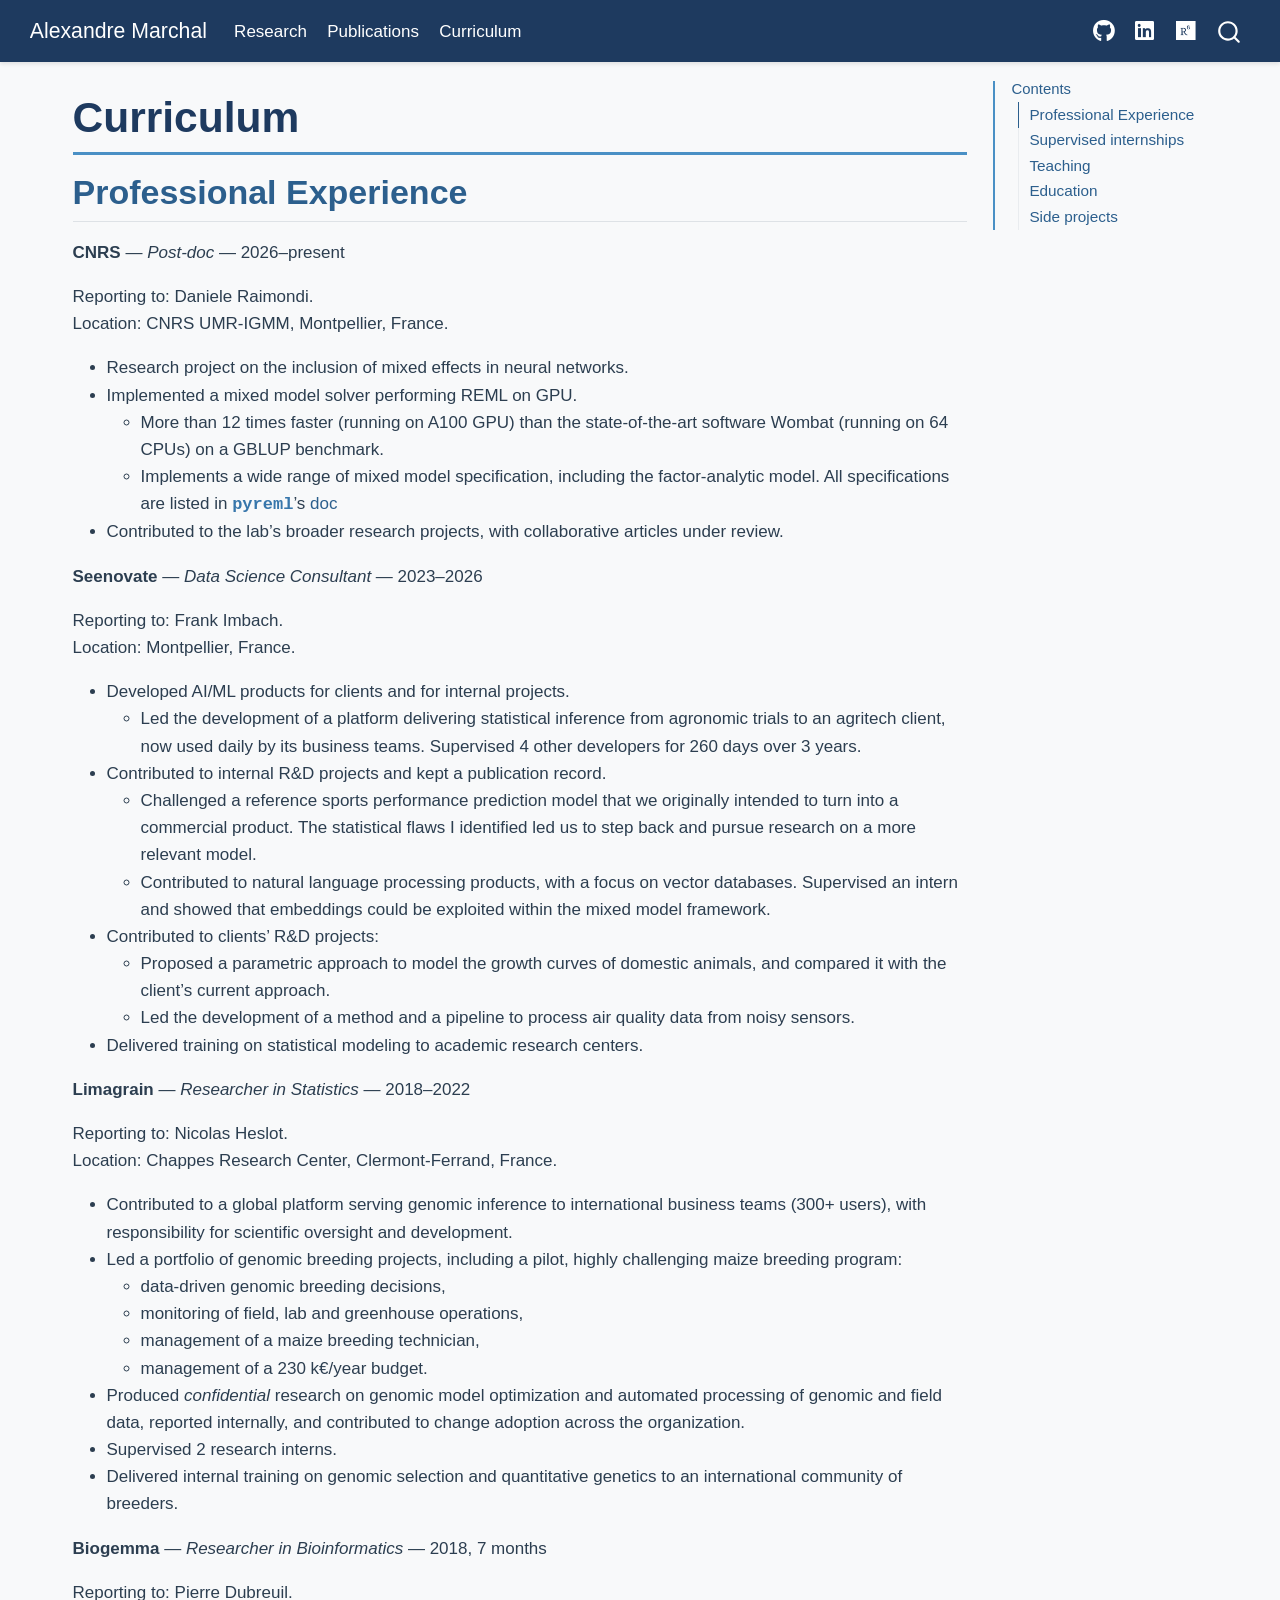
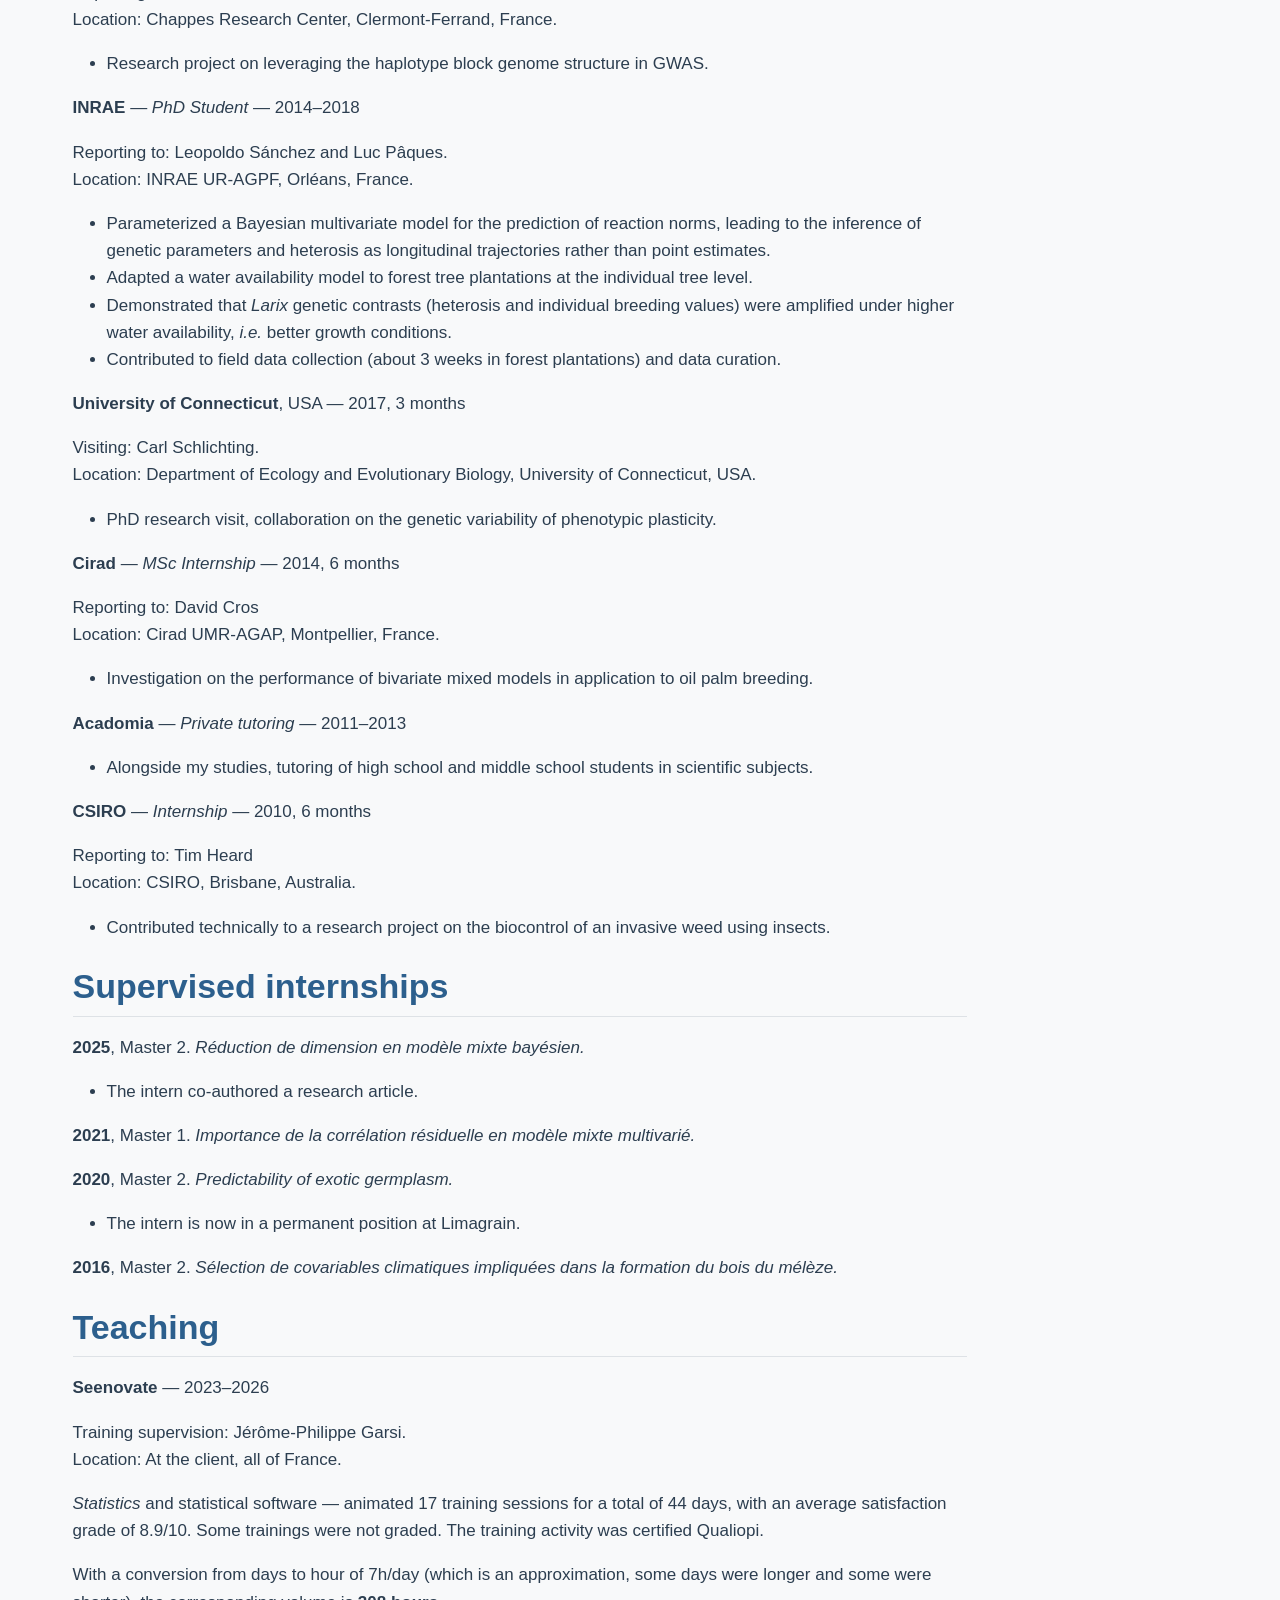
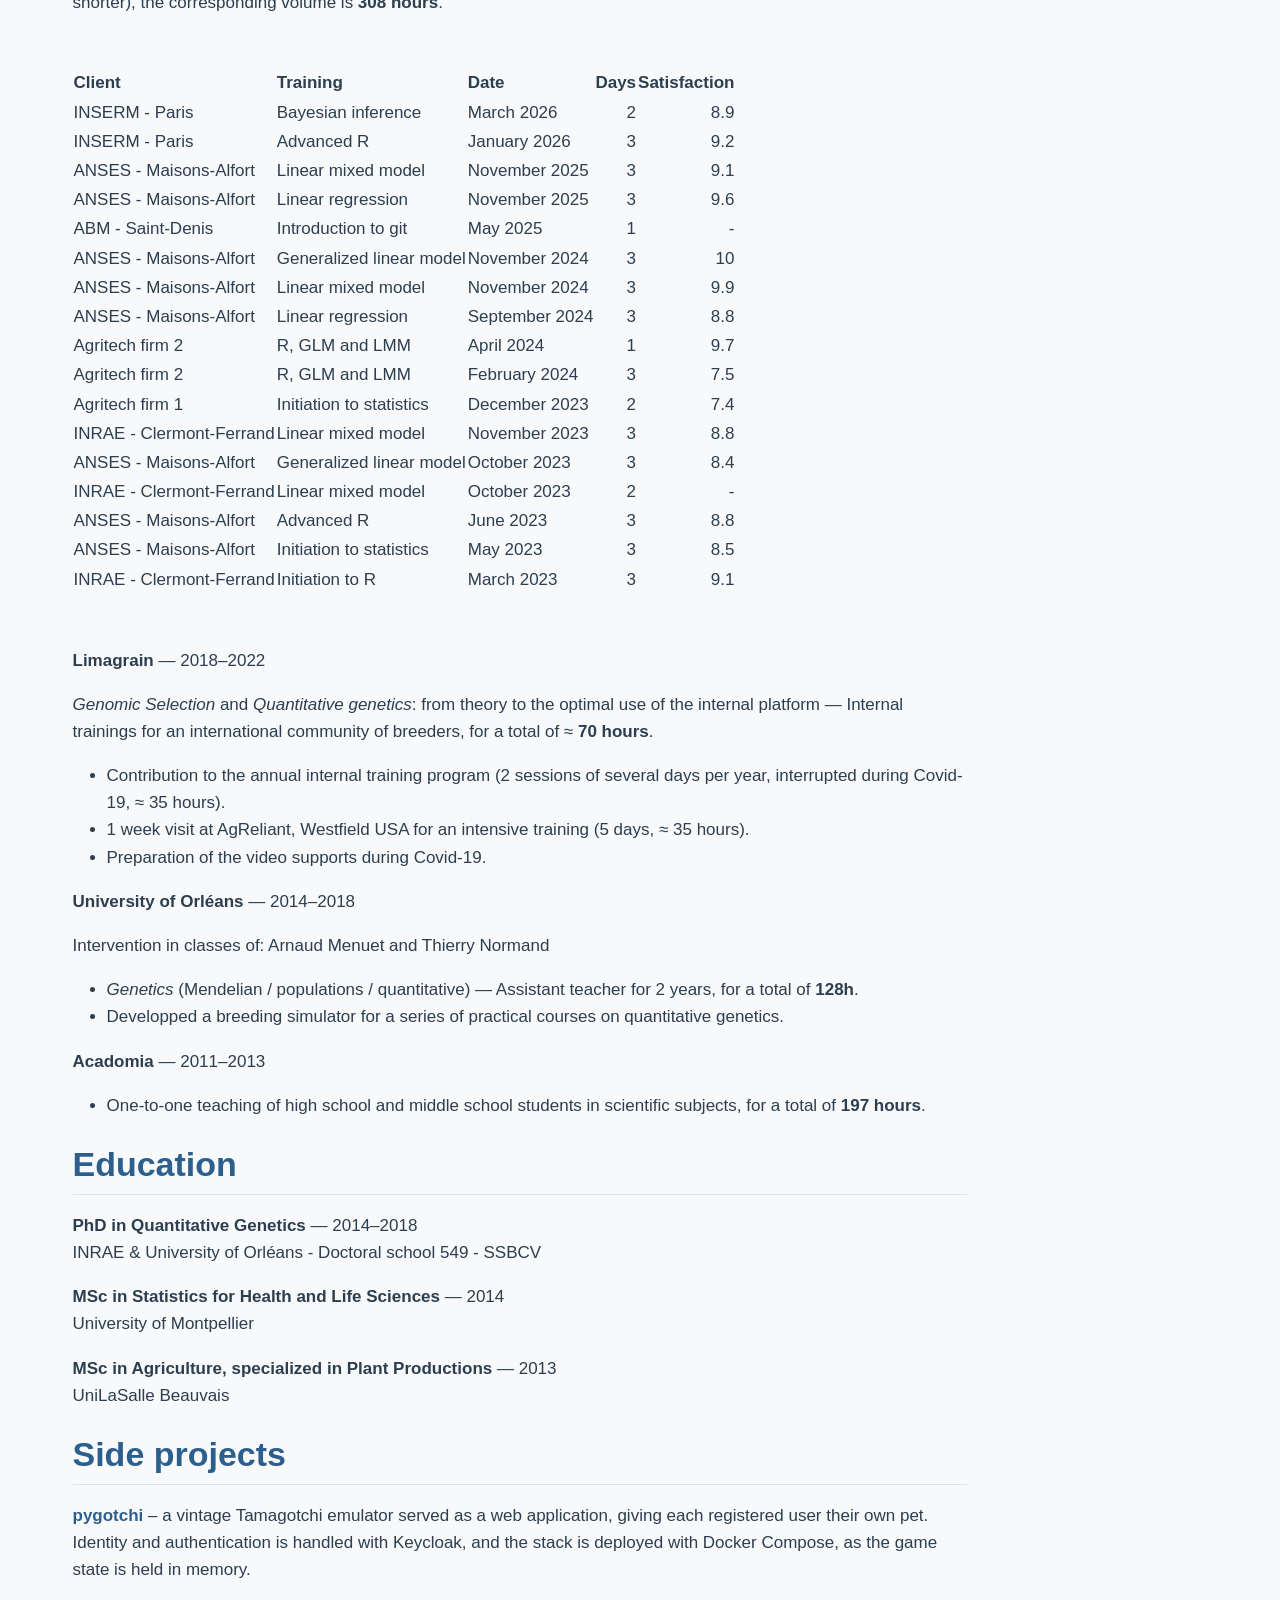
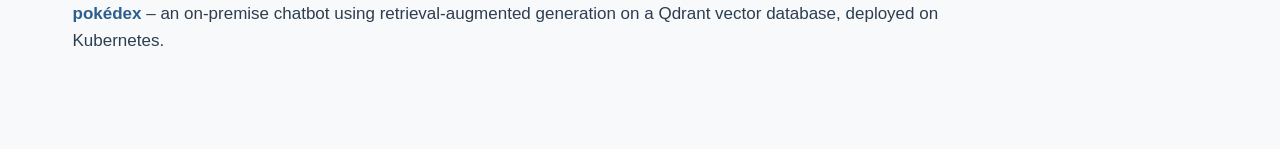
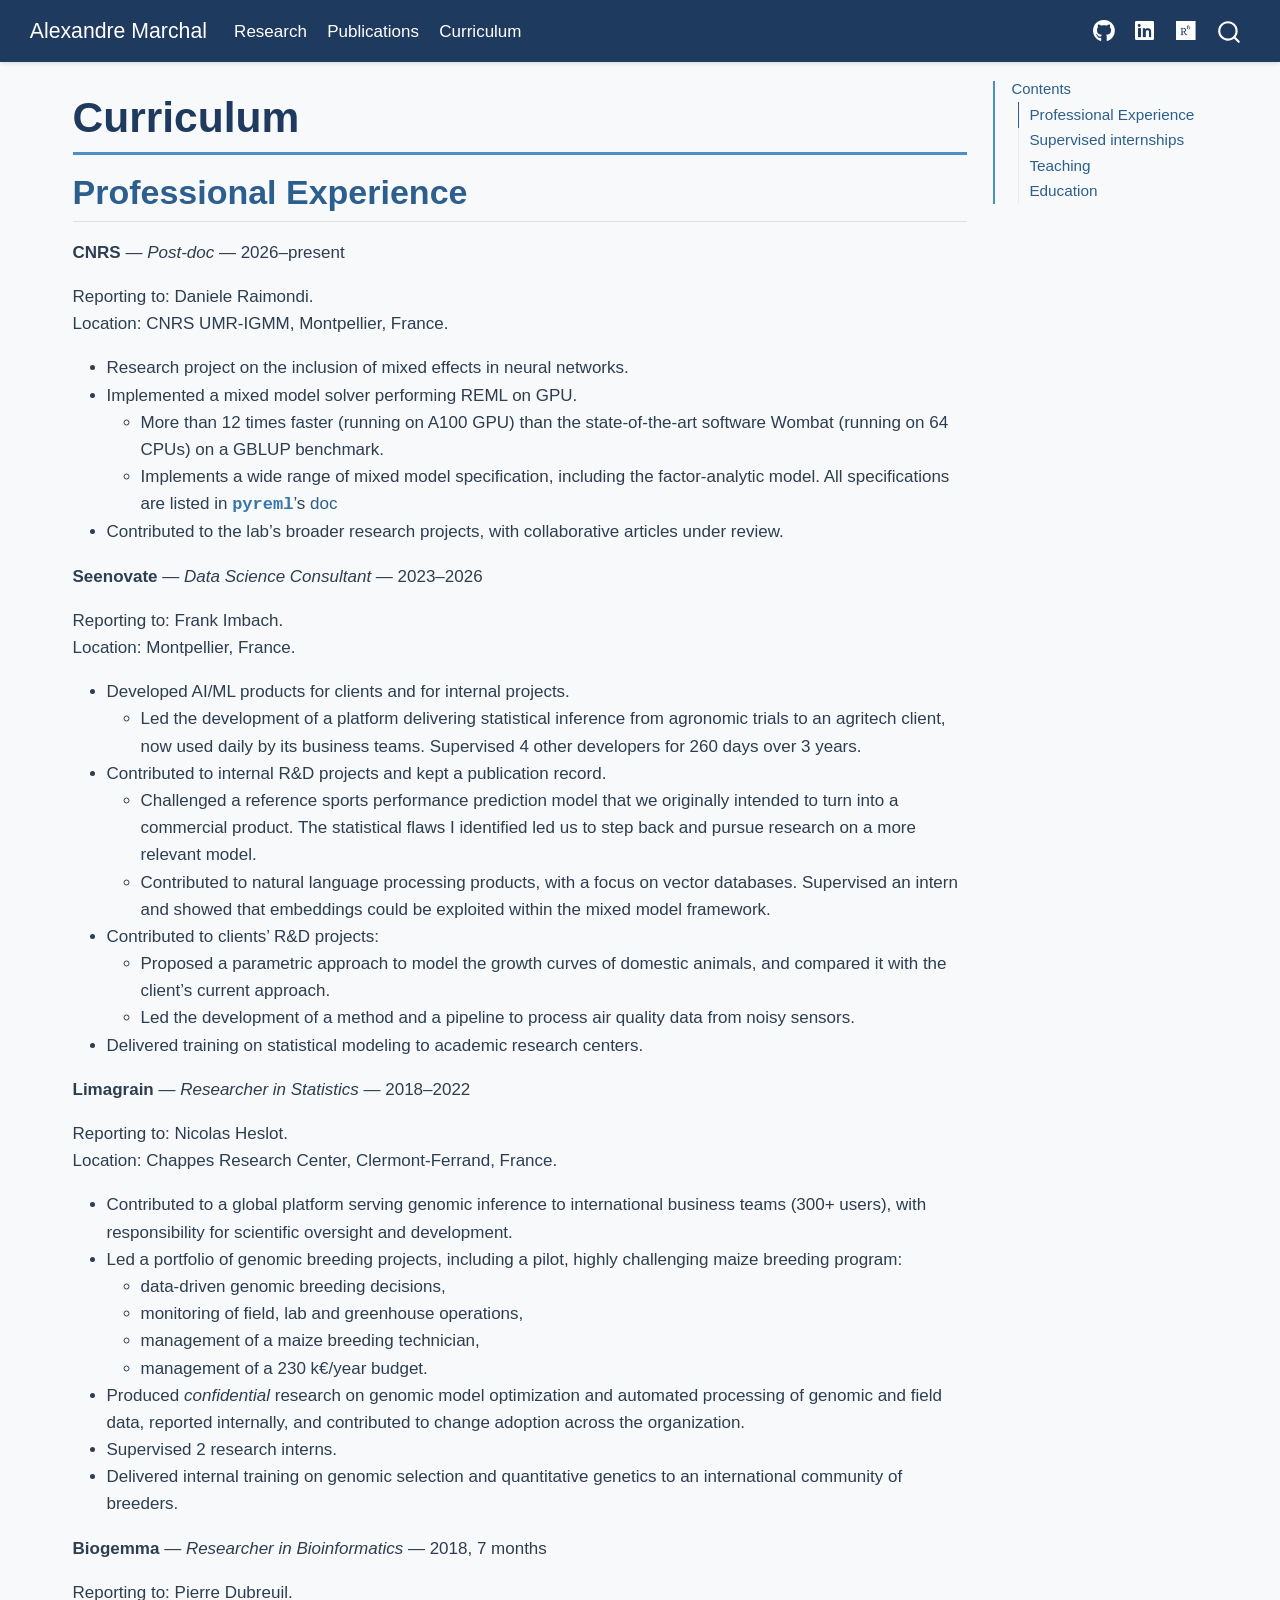
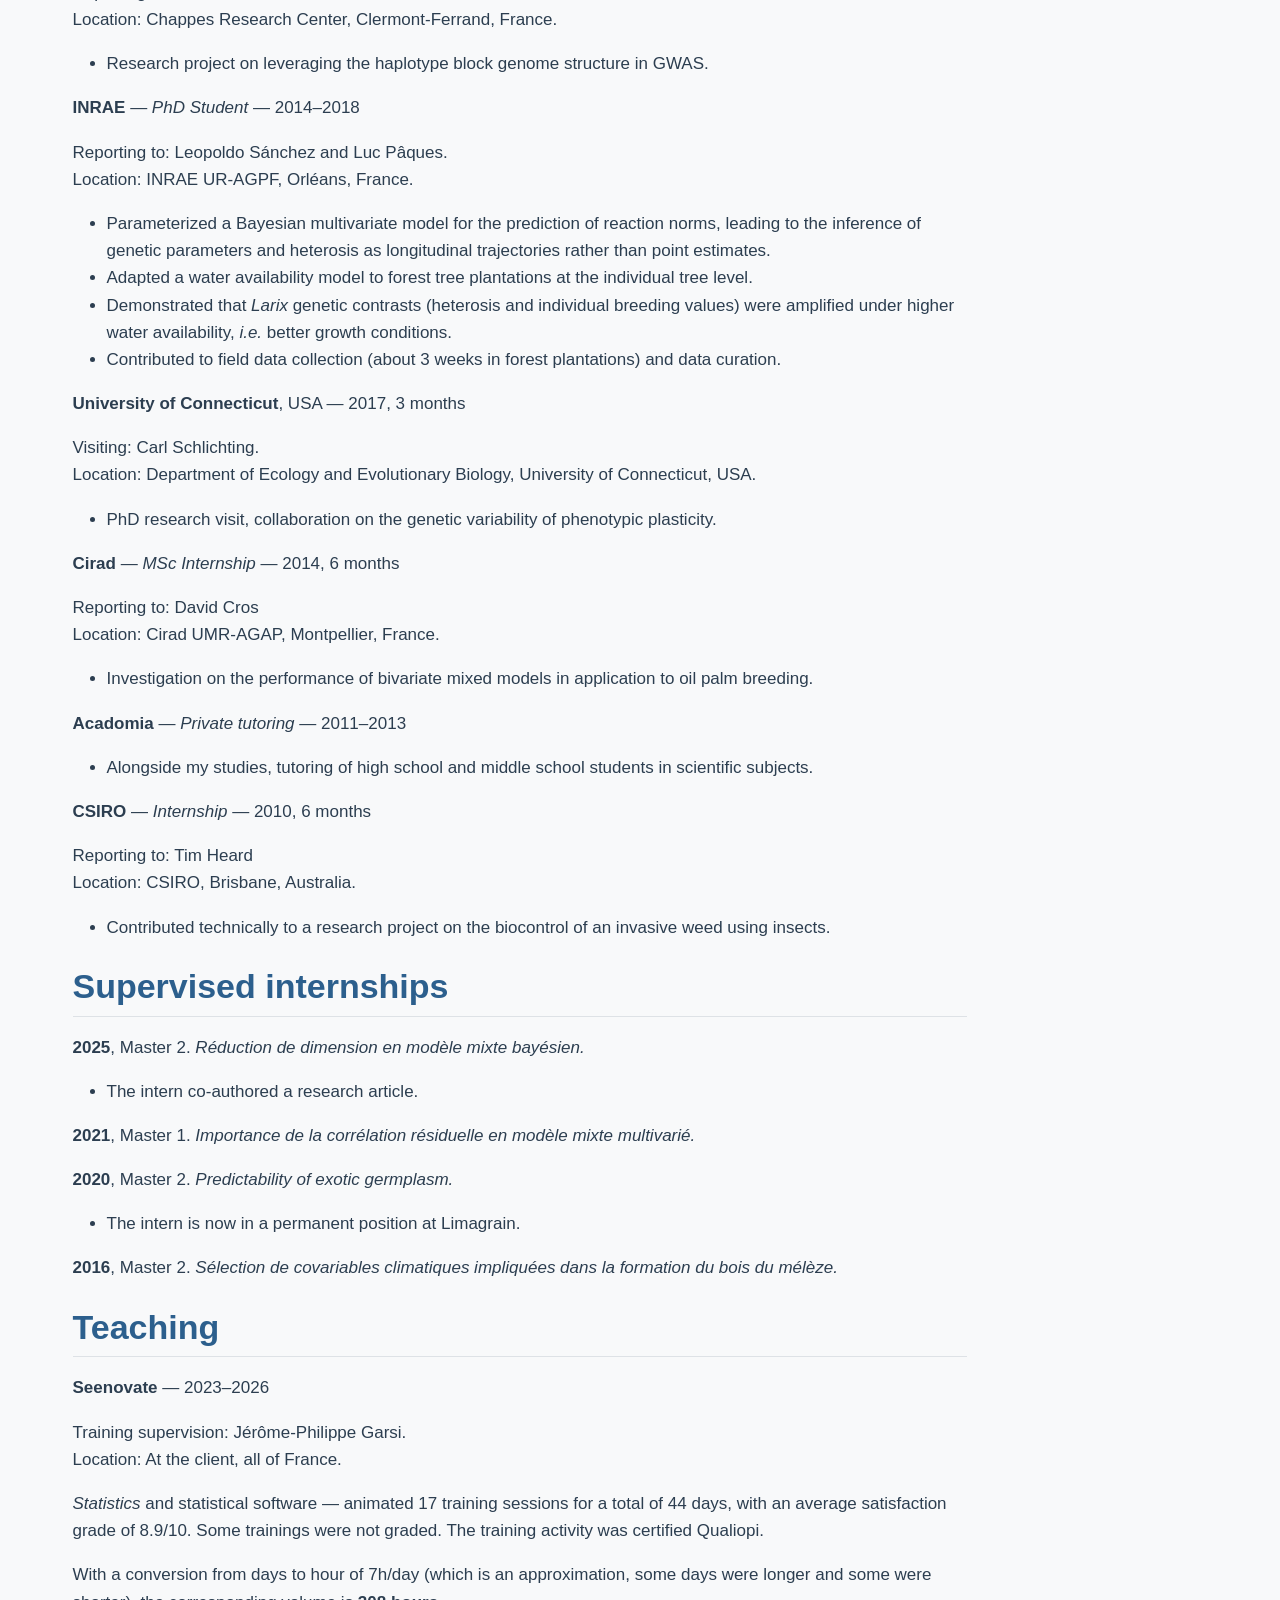
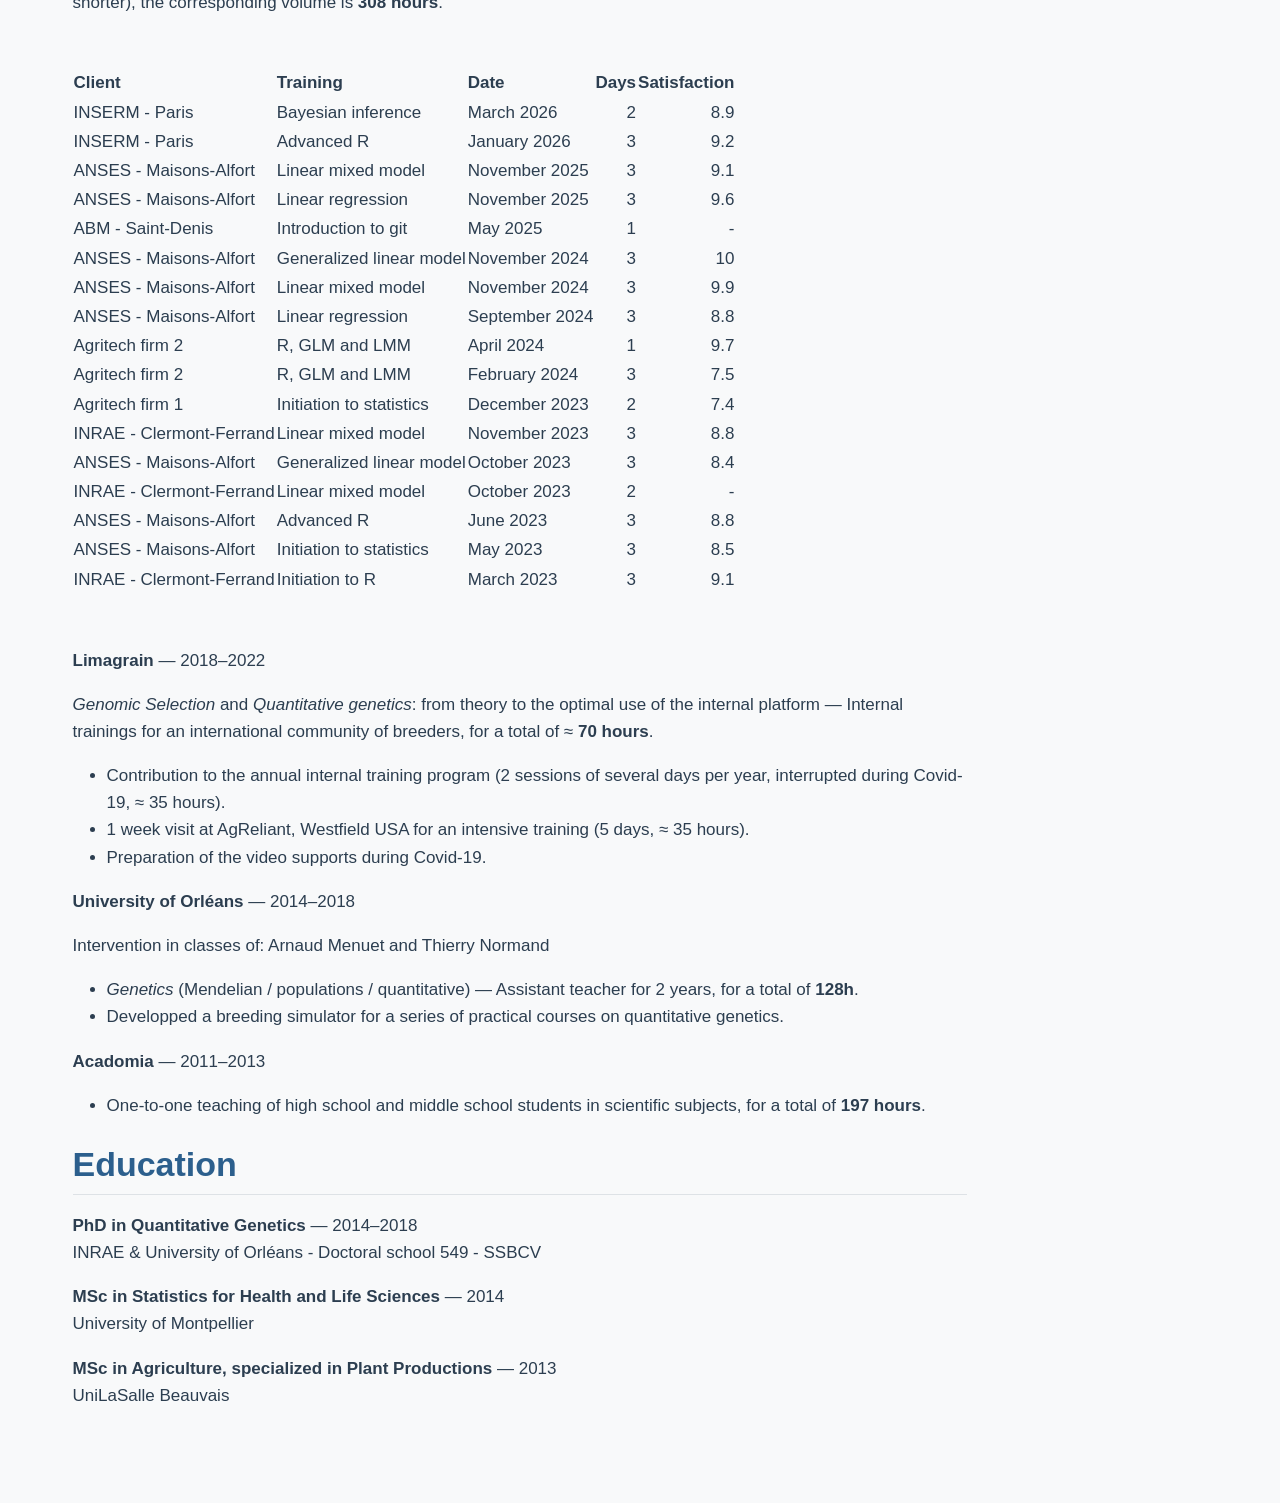
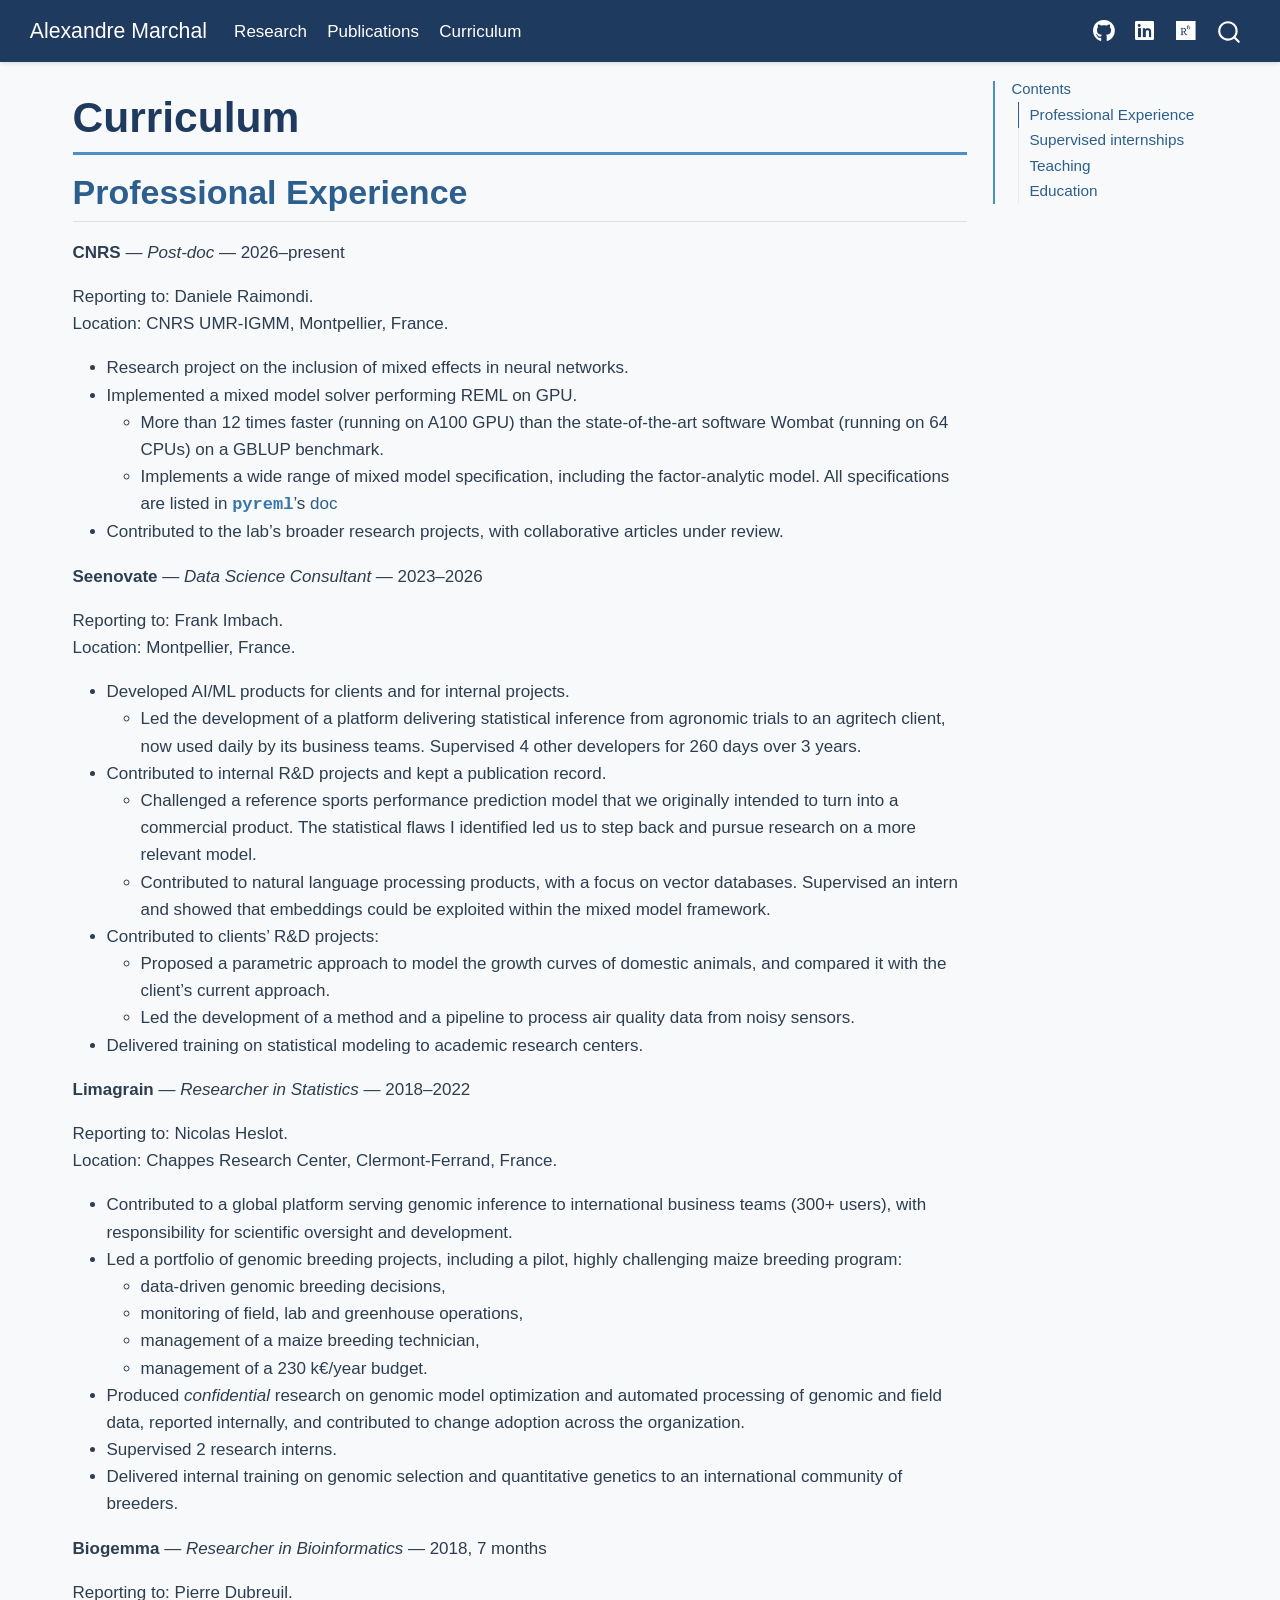
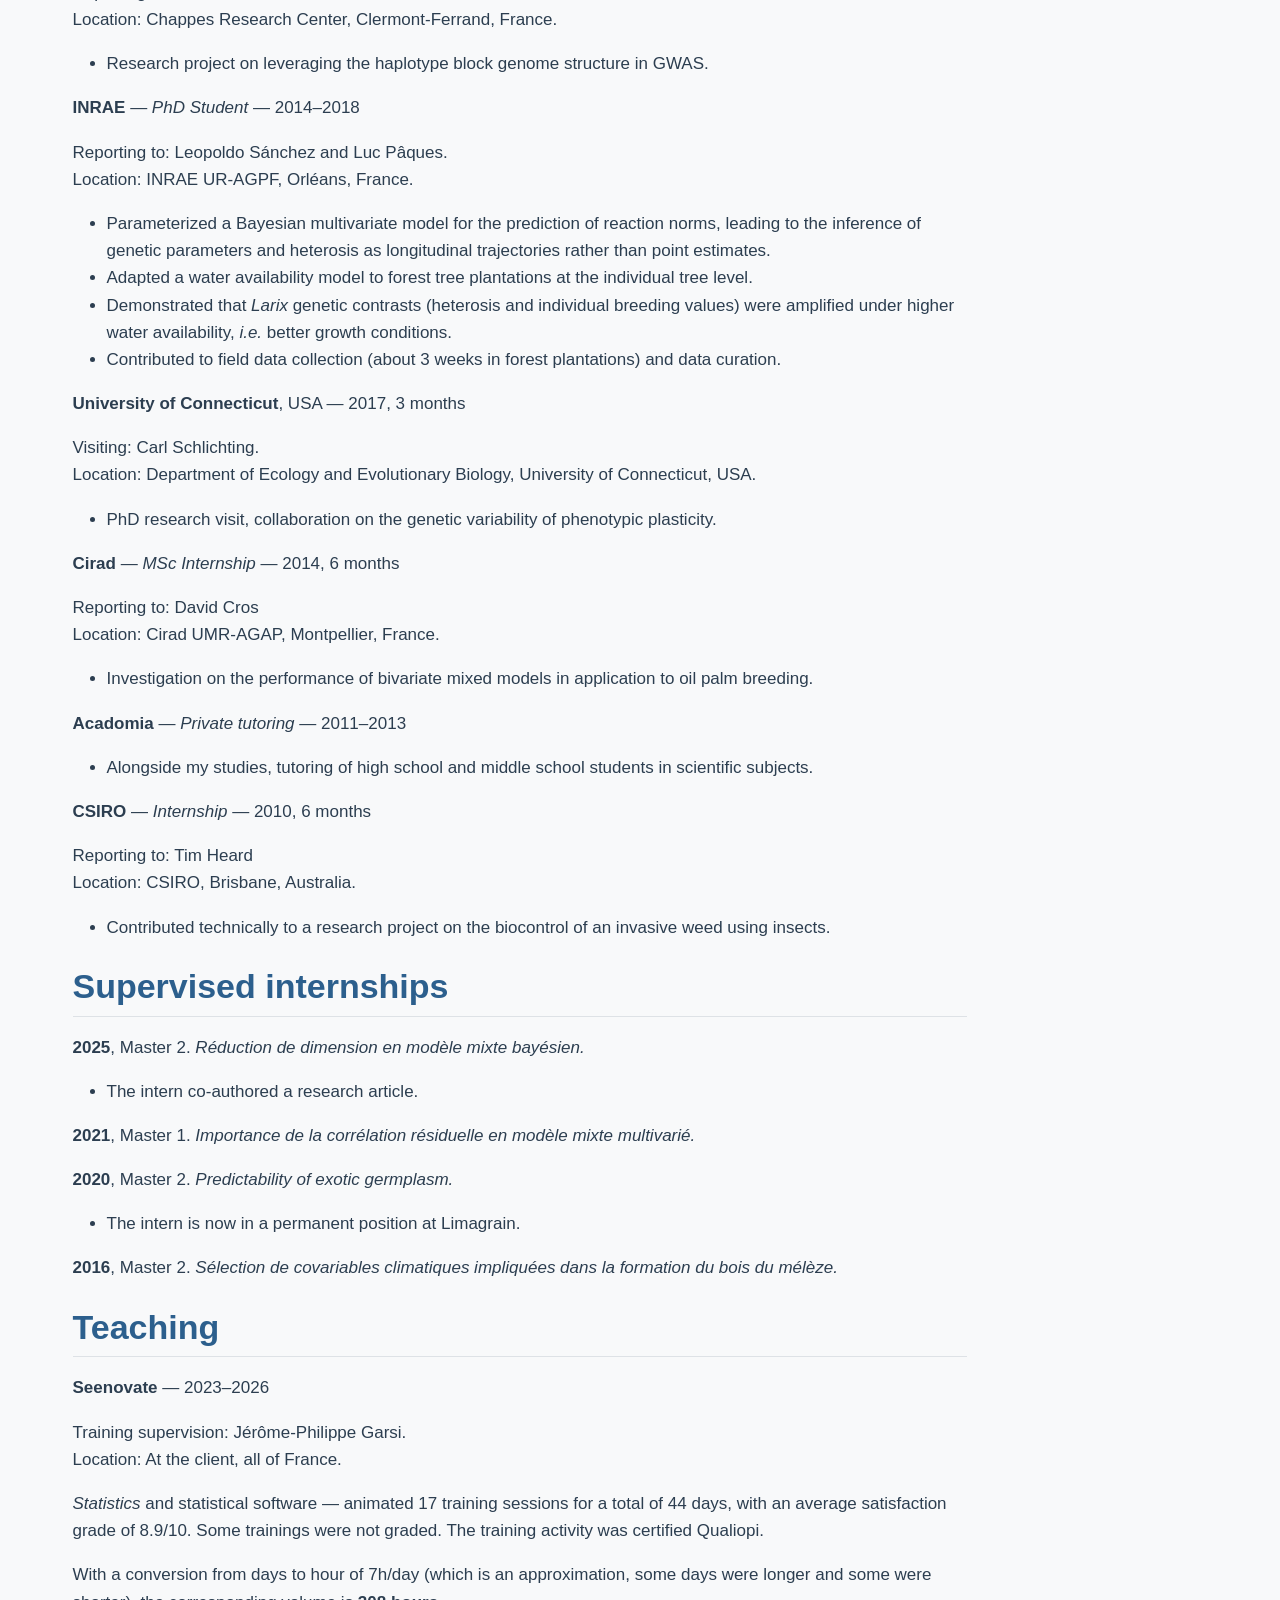
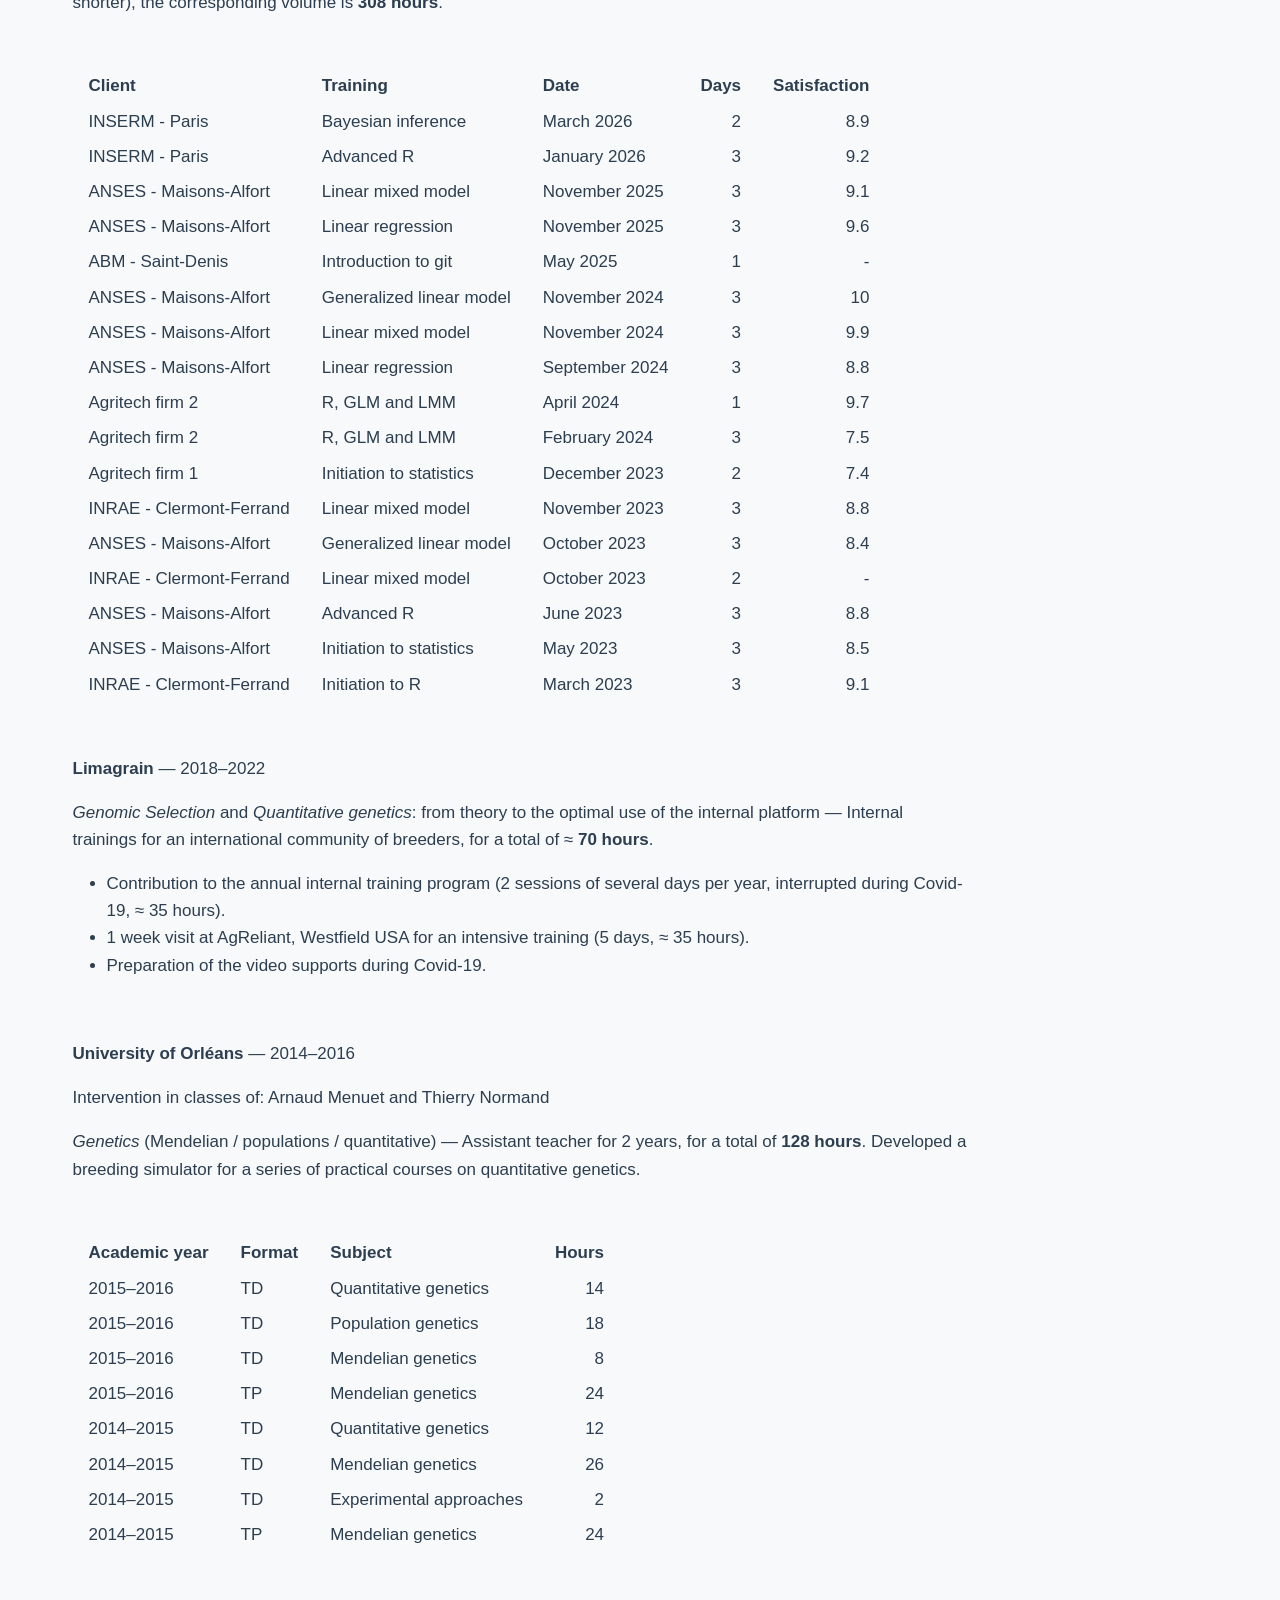
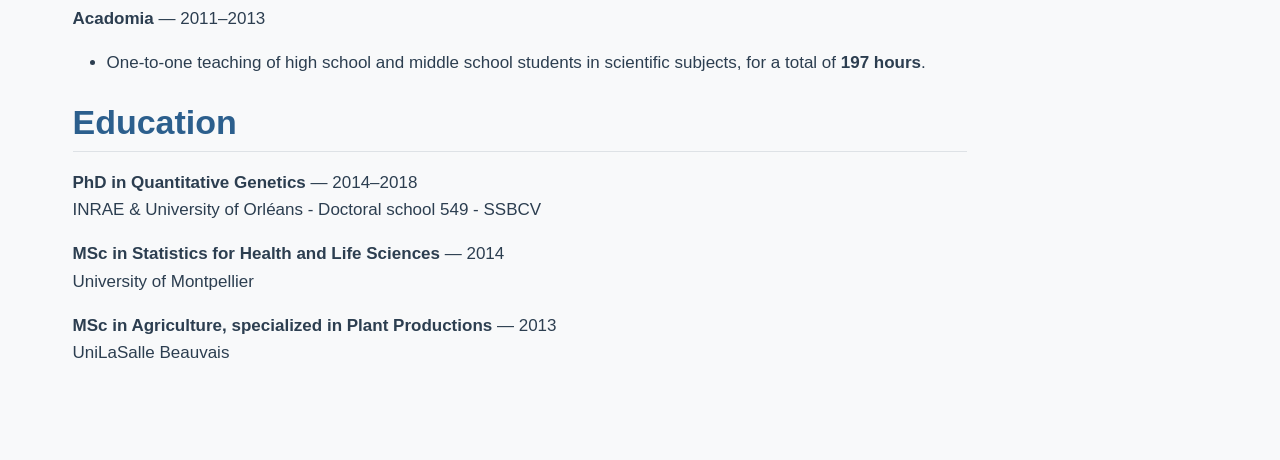
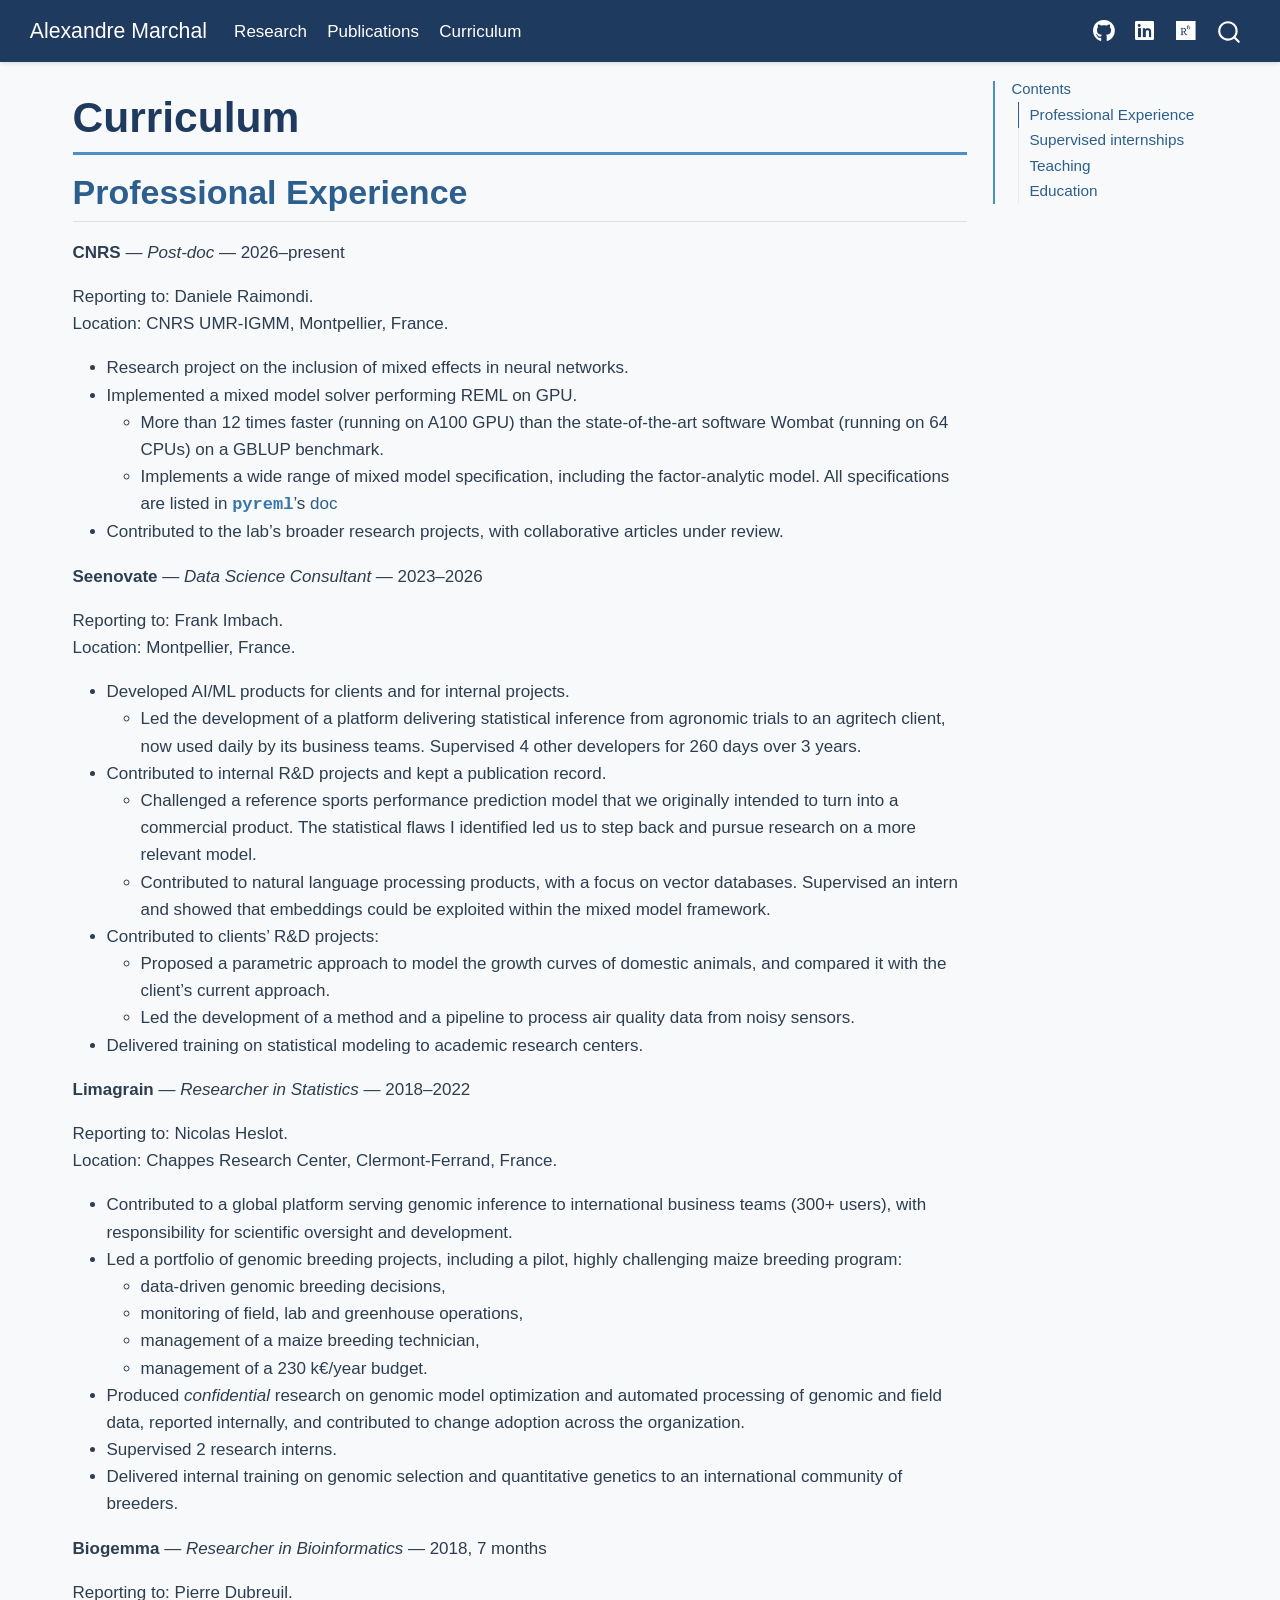
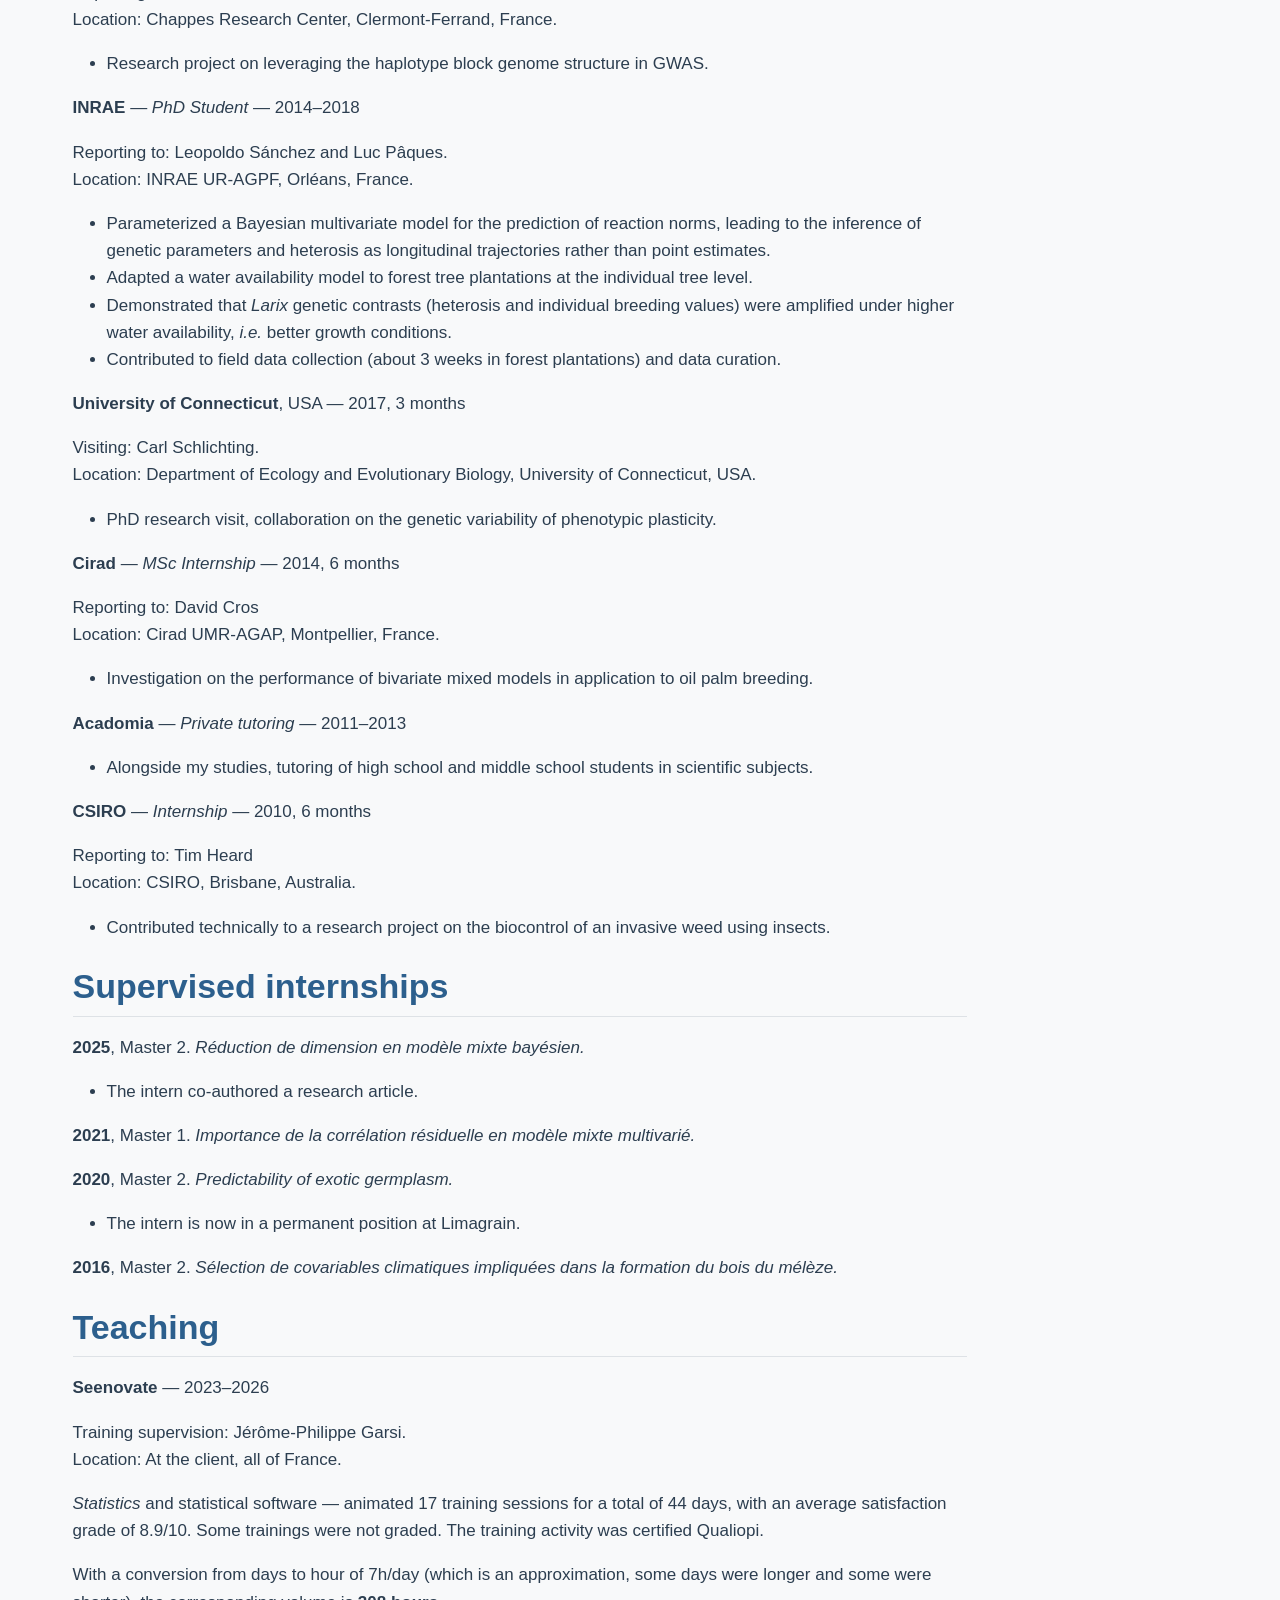
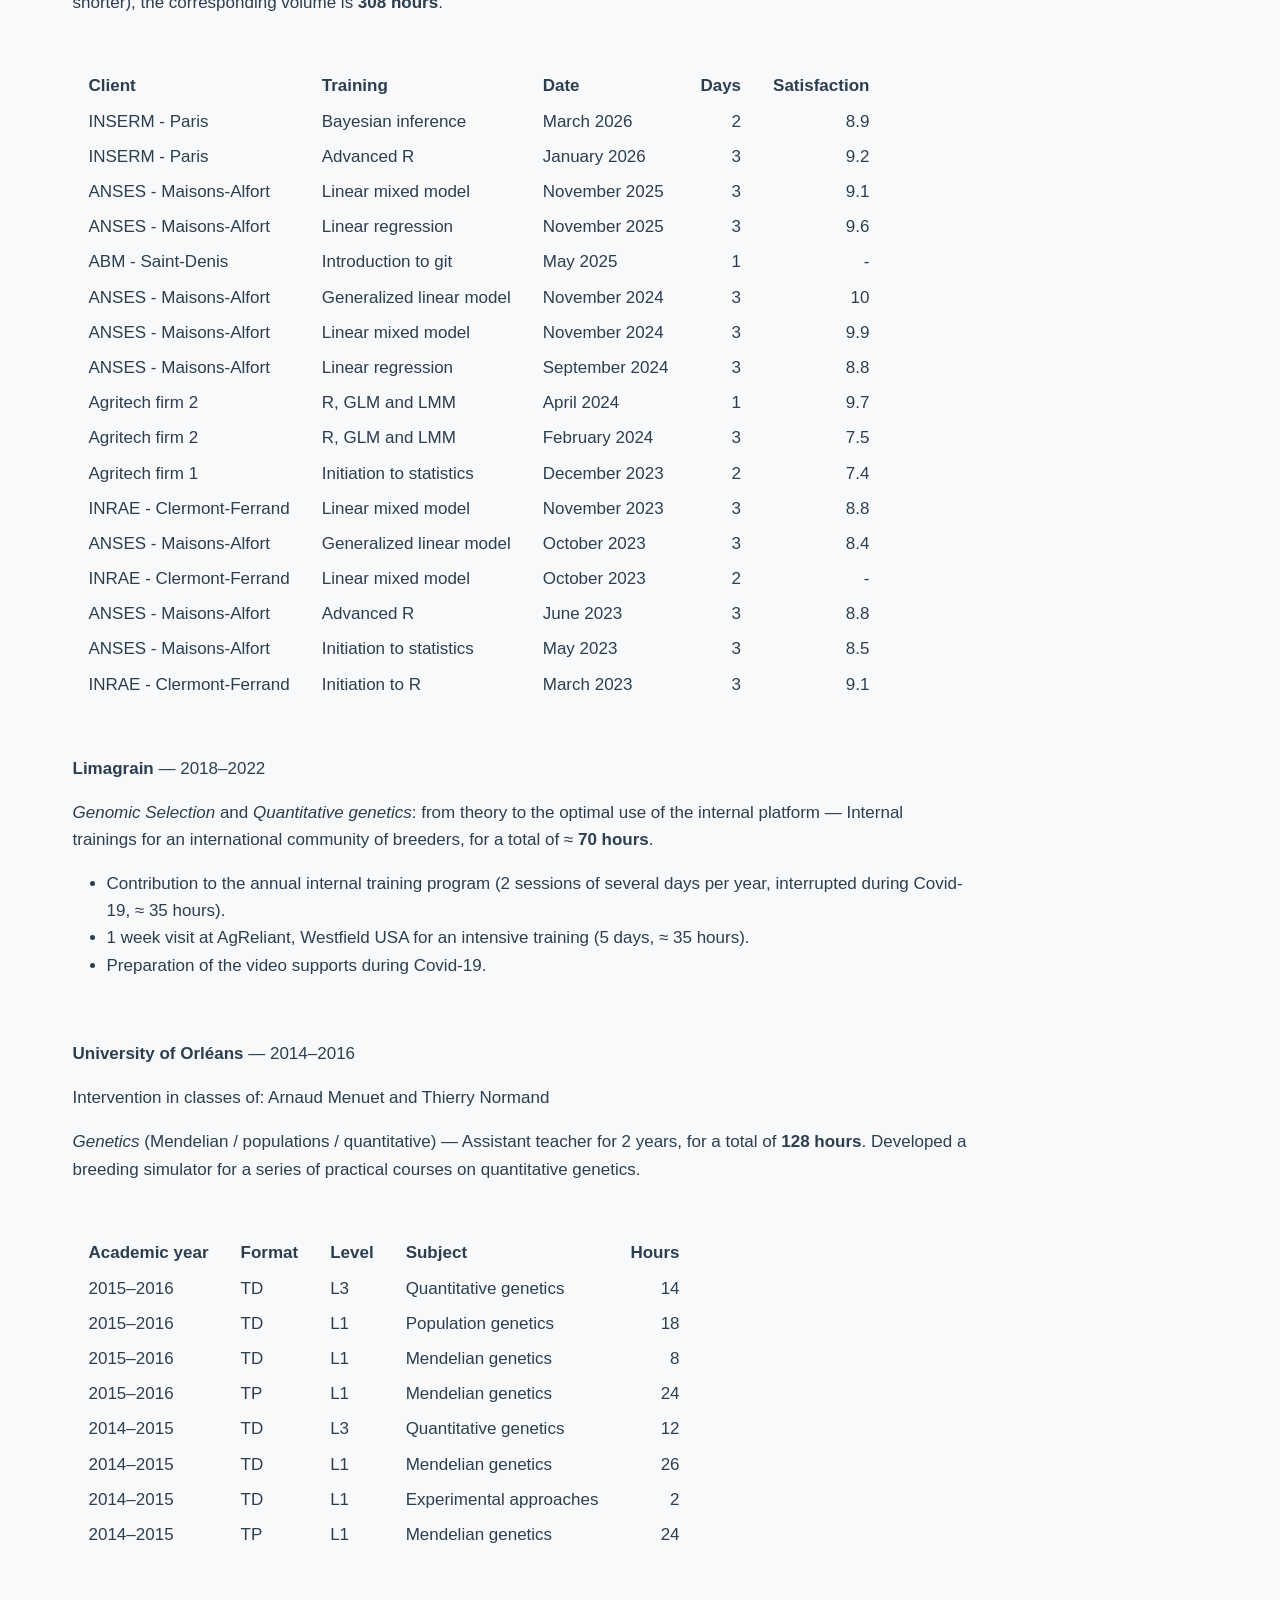
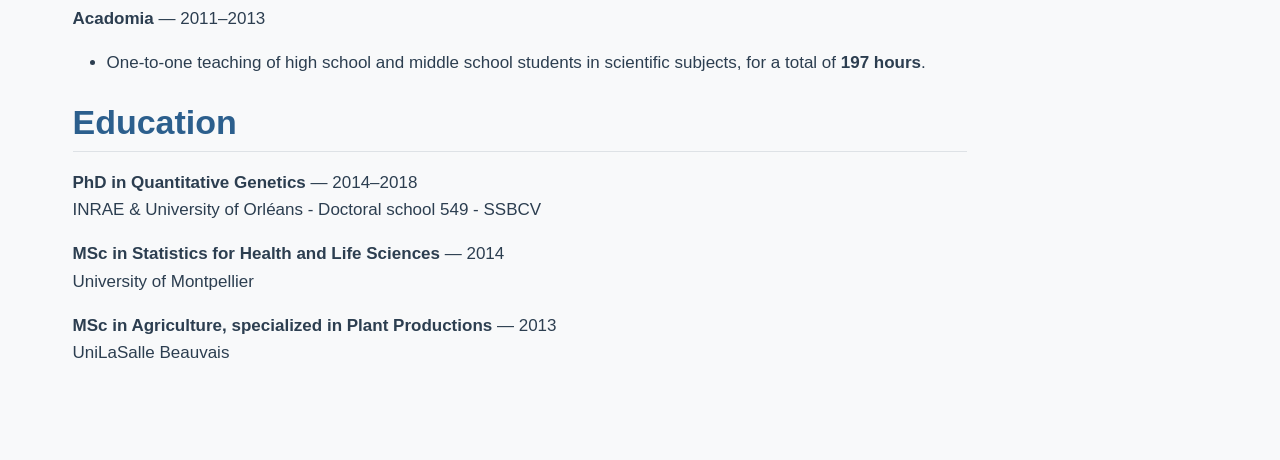
